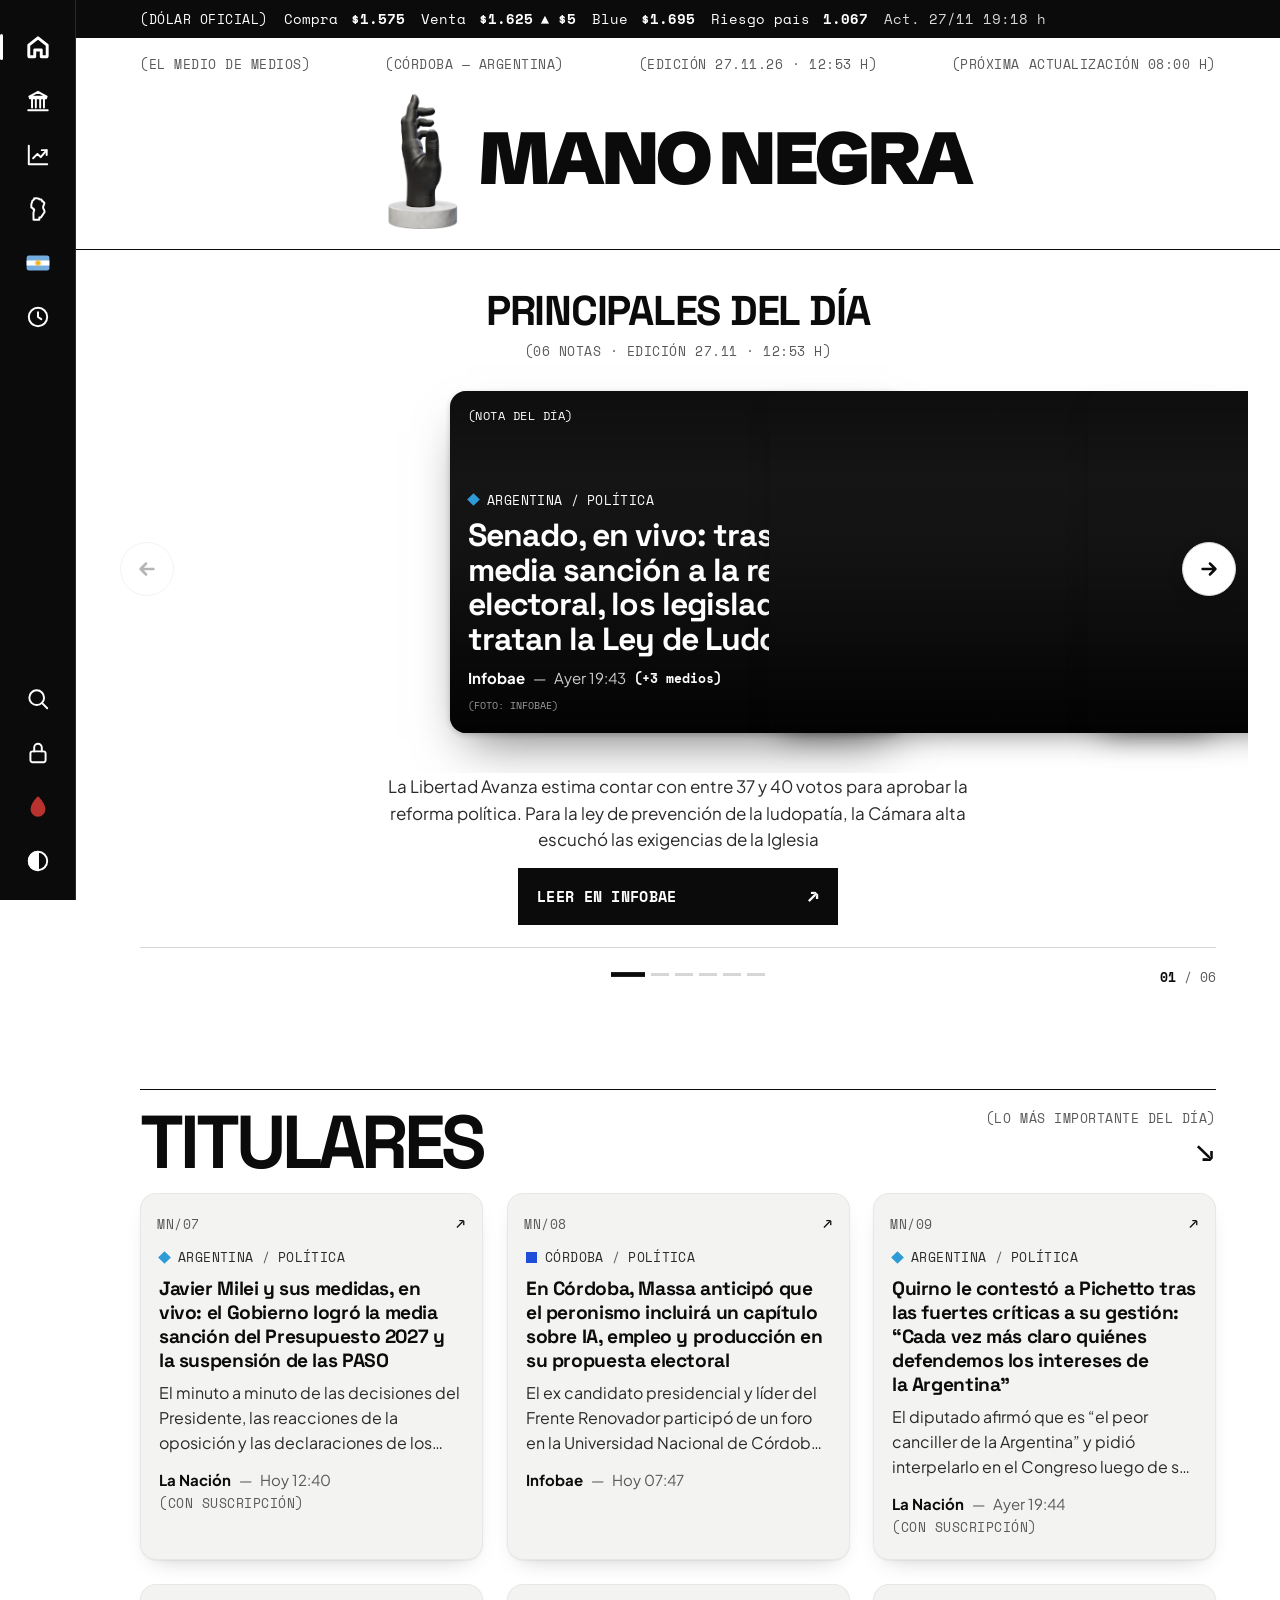
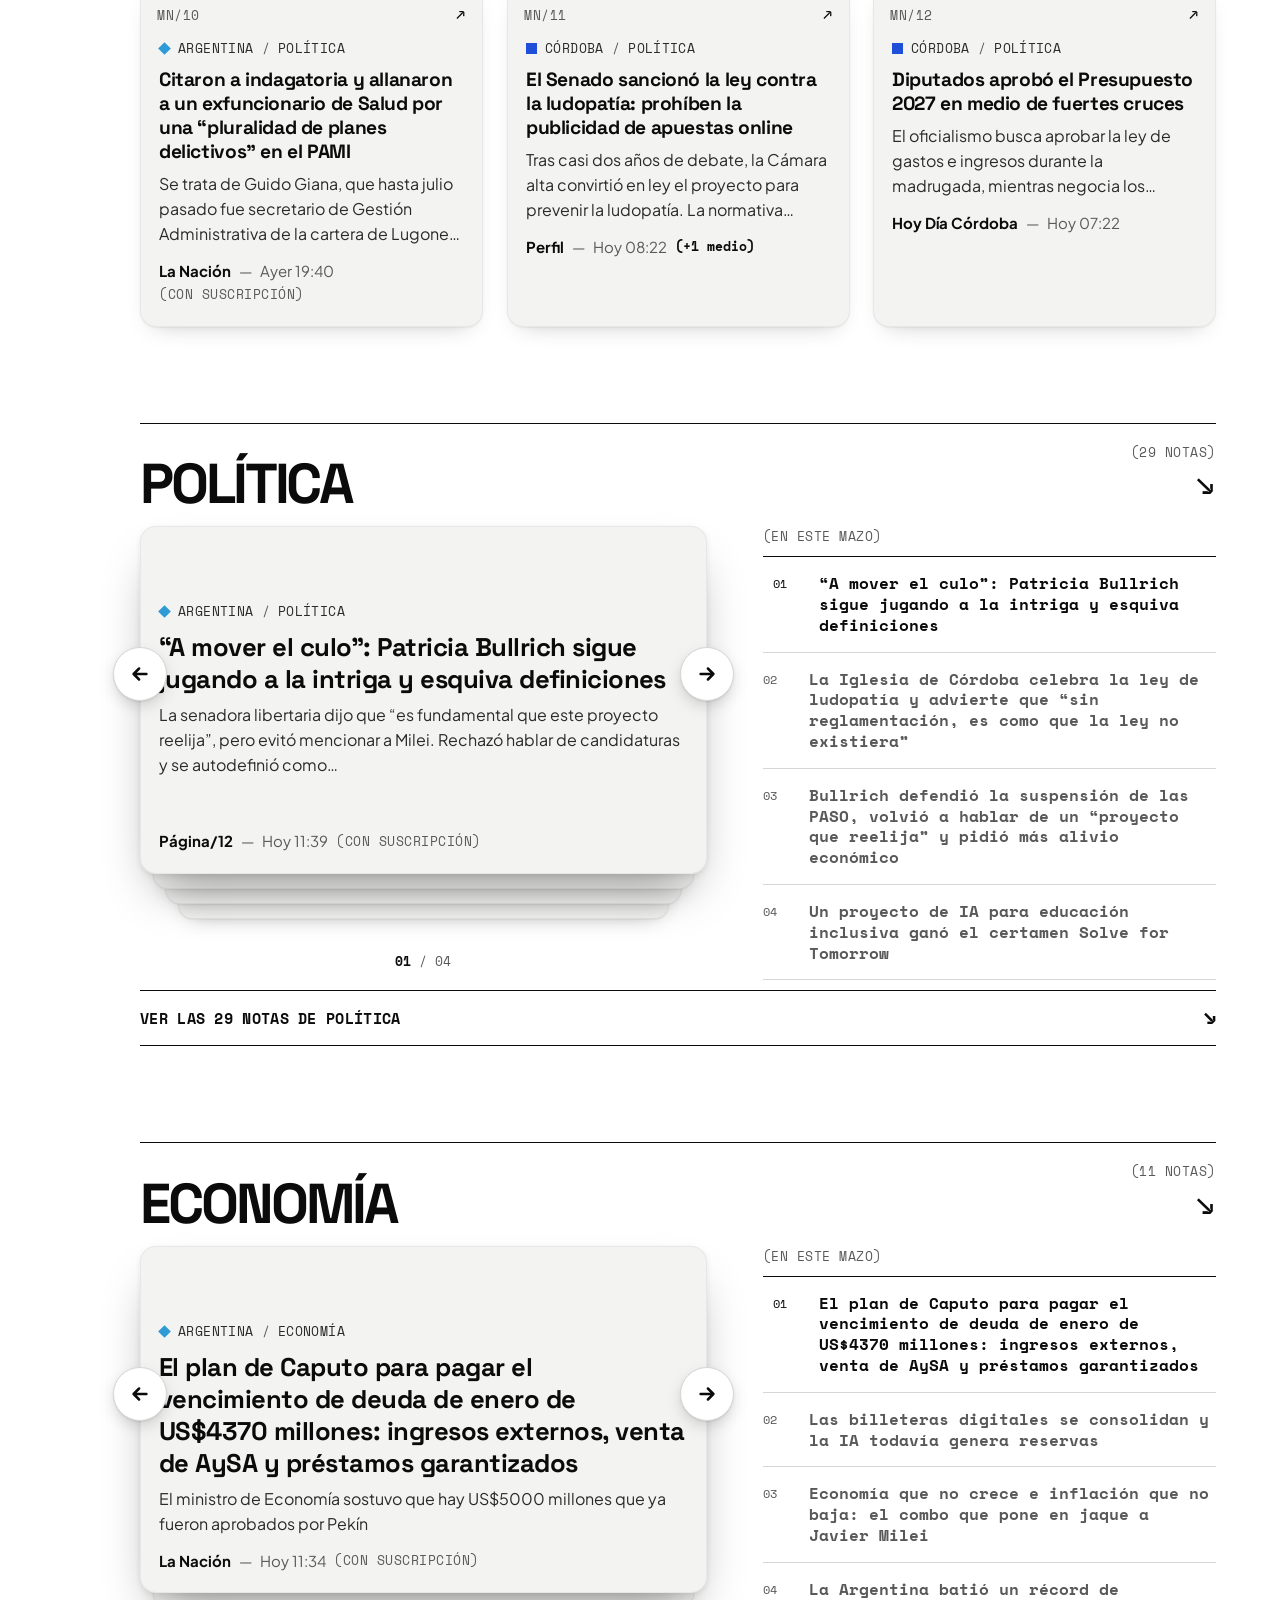
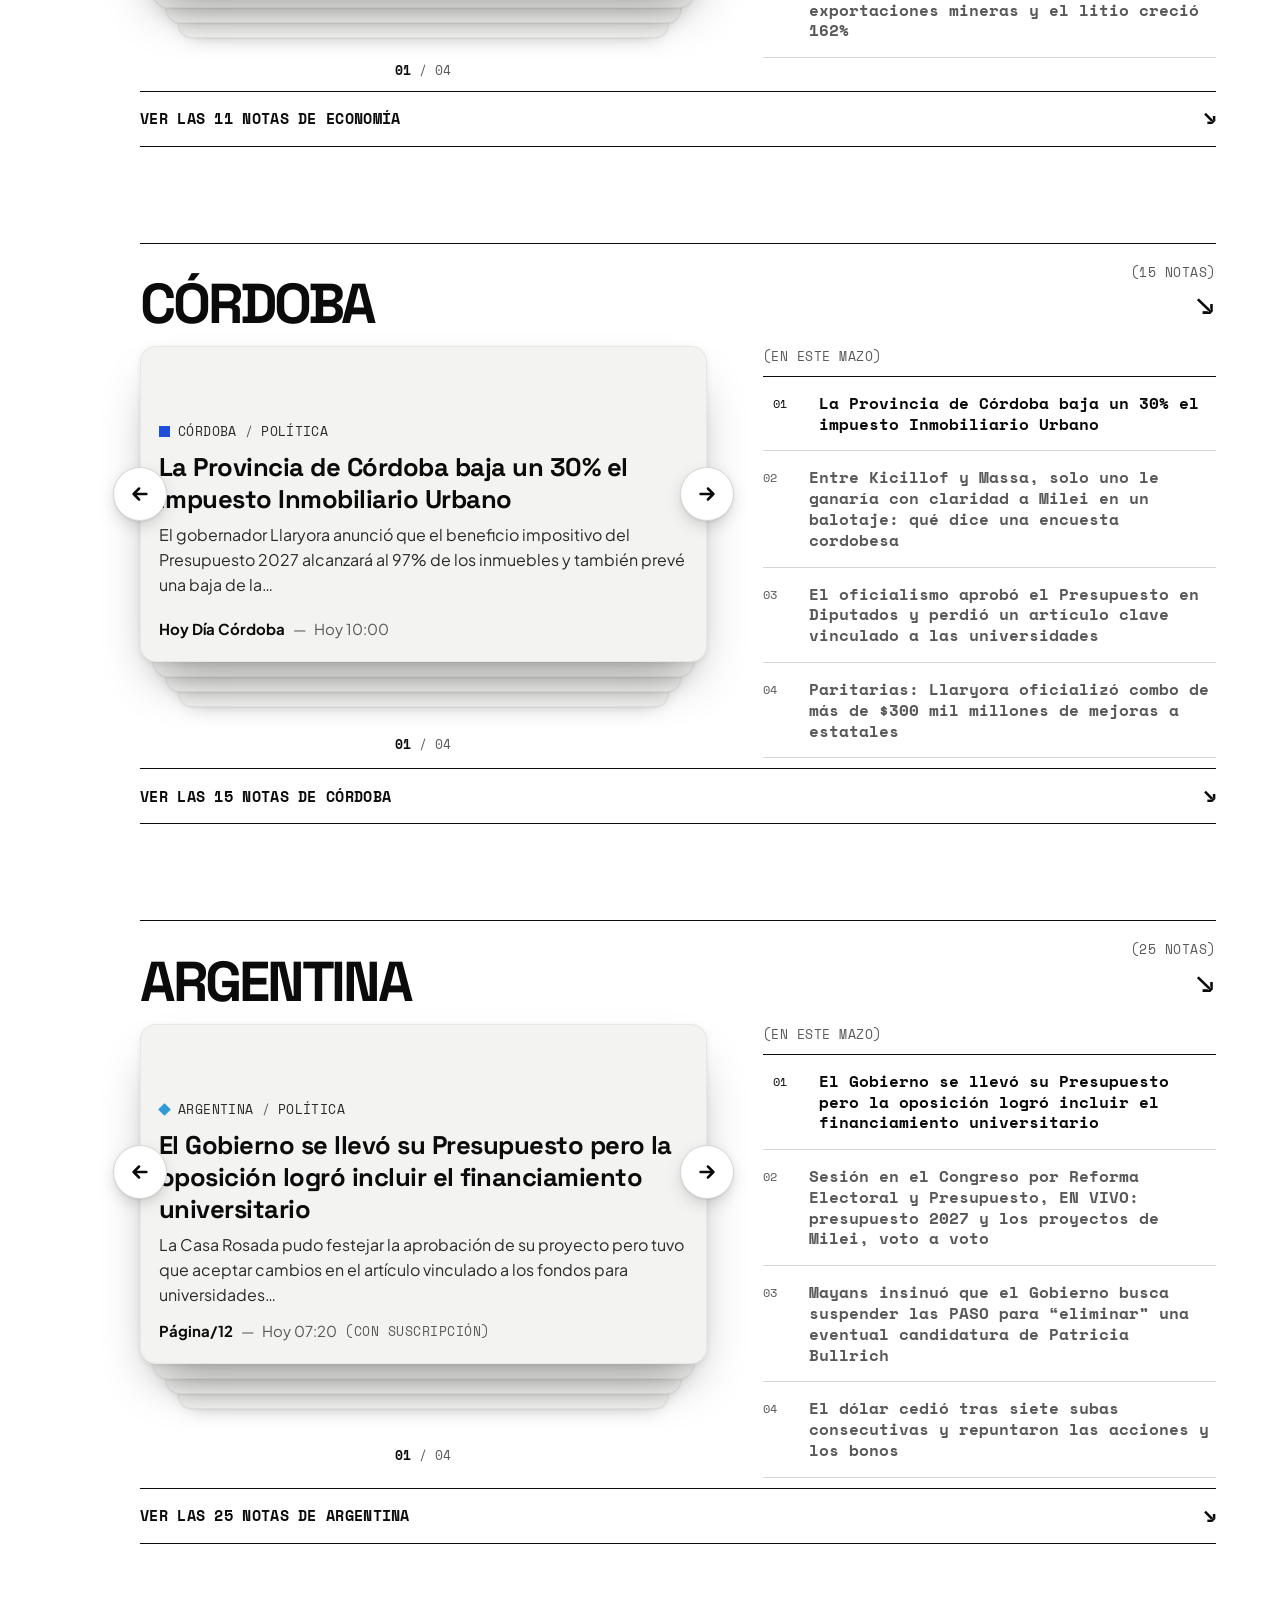
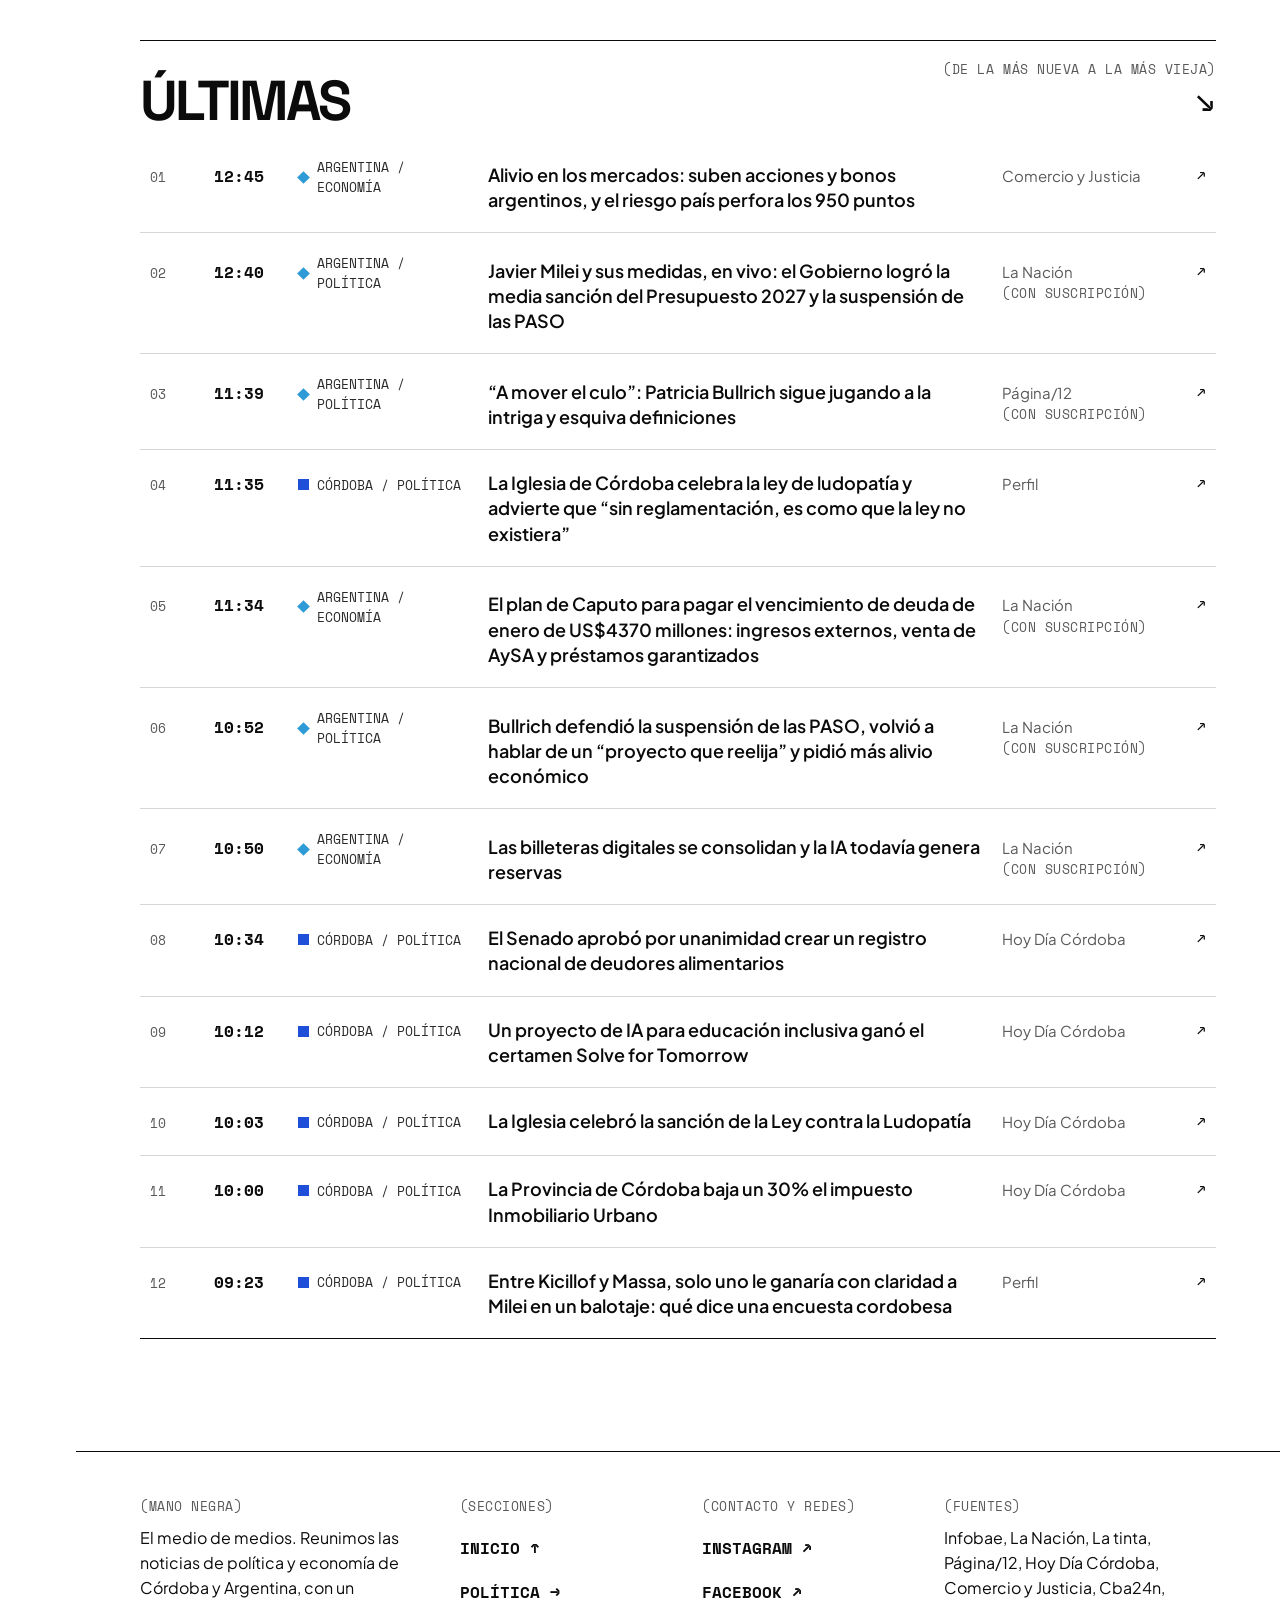
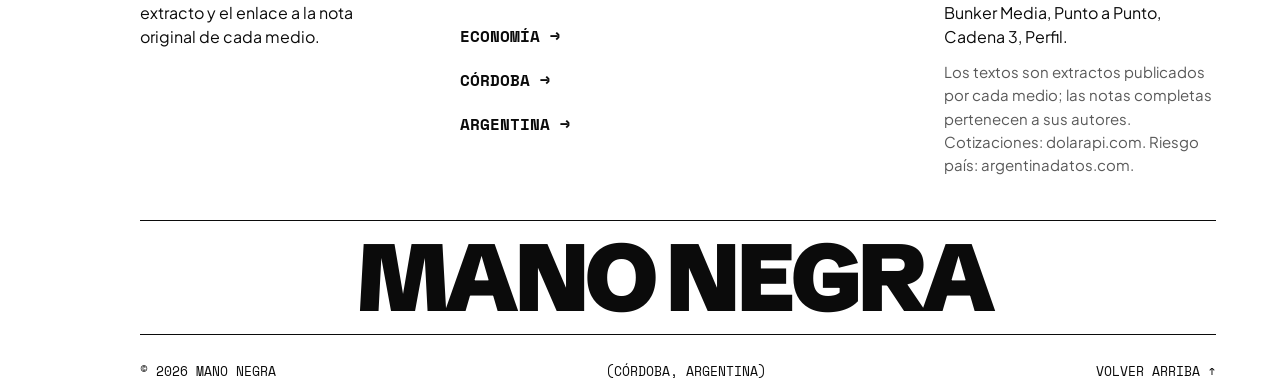
==== index.html @ e3ffb393 "Actualizar dólar" ====
<!doctype html>
<html lang="es" class="no-js">
<head>
<meta charset="utf-8">
<meta name="viewport" content="width=device-width, initial-scale=1">
<title>Mano Negra · Lo que pasa ahora en Córdoba y Argentina</title>
<meta name="description" content="Mano Negra, el medio de medios: las noticias de política y economía de Córdoba y Argentina, resumidas y con enlace a cada medio.">
<meta name="theme-color" content="#ffffff" media="(prefers-color-scheme: light)">
<meta name="theme-color" content="#0b0b0b" media="(prefers-color-scheme: dark)">
<link rel="icon" type="image/png" href="assets/img/favicon.png?v=391c54a7">
<link rel="apple-touch-icon" href="assets/img/apple-touch-icon.png?v=e18bd466">
<link rel="canonical" href="https://manonegra.com.ar/">
<!-- Vista previa al compartir el enlace (WhatsApp, Facebook, Instagram, X) -->
<meta property="og:type" content="website">
<meta property="og:site_name" content="Mano Negra">
<meta property="og:locale" content="es_AR">
<meta property="og:url" content="https://manonegra.com.ar/">
<meta property="og:title" content="Mano Negra · Lo que pasa ahora en Córdoba y Argentina">
<meta property="og:description" content="El medio de medios: las noticias de política y economía de Córdoba y Argentina, resumidas y con enlace a cada medio.">
<meta property="og:image" content="https://manonegra.com.ar/assets/img/compartir.jpg?v=43f2443f">
<meta property="og:image:width" content="1200">
<meta property="og:image:height" content="630">
<meta property="og:image:alt" content="Huella de una mano negra junto al nombre Mano Negra">
<meta name="twitter:card" content="summary_large_image">
<meta name="twitter:title" content="Mano Negra · Lo que pasa ahora en Córdoba y Argentina">
<meta name="twitter:description" content="El medio de medios: las noticias de política y economía de Córdoba y Argentina.">
<meta name="twitter:image" content="https://manonegra.com.ar/assets/img/compartir.jpg?v=43f2443f">
<script type="application/ld+json">{"@context":"https://schema.org","@type":"NewsMediaOrganization","name":"Mano Negra","url":"https://manonegra.com.ar/","logo":"https://manonegra.com.ar/assets/img/favicon.png","description":"El medio de medios: noticias de política y economía de Córdoba y Argentina.","areaServed":"AR","sameAs":["https://www.instagram.com/manonegra.arg/","https://www.facebook.com/profile.php?id=61595319553931"]}</script>
<script>
/* Tema (fondo blanco o negro) antes de pintar la página, para que no parpadee */
(function(){var d=document.documentElement,t=null;d.className=d.className.replace("no-js","js");
try{t=localStorage.getItem("mn-tema")}catch(e){}
if(t!=="claro"&&t!=="oscuro"){t=(window.matchMedia&&matchMedia("(prefers-color-scheme: dark)").matches)?"oscuro":"claro"}
d.setAttribute("data-tema",t);
try{if(localStorage.getItem("mn-sus")==="ocultar"){d.setAttribute("data-sin-sus","")}}catch(e){}})();
</script>
<link rel="preconnect" href="https://fonts.googleapis.com">
<link rel="preconnect" href="https://fonts.gstatic.com" crossorigin>
<link href="https://fonts.googleapis.com/css2?family=Space+Mono:wght@400;700&family=Space+Grotesk:wght@500;700&family=Schibsted+Grotesk:wght@900&family=Plus+Jakarta+Sans:wght@400;500;600;700&display=swap" rel="stylesheet">
<link rel="stylesheet" href="assets/css/estilos.css?v=1e86bd22">
<script type="importmap">{"imports":{"three":"https://cdn.jsdelivr.net/npm/three@0.165.0/build/three.module.min.js","three/addons/":"https://cdn.jsdelivr.net/npm/three@0.165.0/examples/jsm/"}}</script>
<script src="assets/js/main.js?v=07c052a4" defer></script>
<script type="module" src="assets/js/mano3d.js?v=f9655690"></script>
<script src="assets/js/tinta.js?v=1810fab2" defer></script>
</head>
<body>
<a class="saltar" href="#contenido">Saltar al contenido</a>
<nav class="riel" id="riel" aria-label="Secciones y herramientas">
  <ul class="riel-lista">
      <li class=""><a class="riel-btn" href="#inicio" data-tip="Inicio" aria-label="Inicio"><svg class="ico" viewBox="0 0 24 24" aria-hidden="true" focusable="false"><path d="M3.5 10.2 12 3.5l8.5 6.7V20a1 1 0 0 1-1 1H15v-6.2H9V21H4.5a1 1 0 0 1-1-1z"/></svg></a></li>
      <li class=""><a class="riel-btn" href="#politica" data-tip="Política" aria-label="Política"><svg class="ico" viewBox="0 0 24 24" aria-hidden="true" focusable="false"><path d="M3 20.5h18M4.5 9.5h15M12 3.5 4 8h16zM6.5 9.5v8.5M10 9.5v8.5M14 9.5v8.5M17.5 9.5v8.5"/></svg></a></li>
      <li class=""><a class="riel-btn" href="#economia" data-tip="Economía" aria-label="Economía"><svg class="ico" viewBox="0 0 24 24" aria-hidden="true" focusable="false"><path d="M3.5 3.5v17h17"/><path d="m7.5 15 4-4 3 3 5.5-6.5"/><path d="M15.5 7.5H20V12"/></svg></a></li>
      <li class=""><a class="riel-btn" href="#cordoba" data-tip="Córdoba" aria-label="Córdoba"><svg class="ico" viewBox="0 0 24 24" aria-hidden="true" focusable="false"><path d="M5.85 7.62 6.92 4.25 8.41 3.26 8.33 2.35 10.24 2.00 12.94 2.60 12.97 2.93 14.97 3.15 15.01 3.67 15.74 4.05 15.85 5.06 16.91 5.07 17.94 6.53 16.71 10.00 16.85 11.51 17.67 12.78 18.10 14.75 14.74 19.76 13.20 19.76 13.19 22.00 7.86 22.00 7.78 15.43 8.54 12.85 8.40 12.18 7.57 12.27 7.26 11.24 5.85 10.68Z"/></svg></a></li>
      <li class=""><a class="riel-btn" href="#argentina" data-tip="Argentina" aria-label="Argentina"><svg class="ico-color" viewBox="0 0 24 24" aria-hidden="true" focusable="false"><rect x="1.5" y="5" width="21" height="14" rx="2.2" fill="#74ACDF"/><rect x="1.5" y="9.67" width="21" height="4.66" fill="#fff"/><g stroke="#F6B40E" stroke-width=".55" stroke-linecap="round"><line x1="13.95" y1="12.00" x2="14.75" y2="12.00"/><line x1="13.80" y1="12.75" x2="14.54" y2="13.05"/><line x1="13.38" y1="13.38" x2="13.94" y2="13.94"/><line x1="12.75" y1="13.80" x2="13.05" y2="14.54"/><line x1="12.00" y1="13.95" x2="12.00" y2="14.75"/><line x1="11.25" y1="13.80" x2="10.95" y2="14.54"/><line x1="10.62" y1="13.38" x2="10.06" y2="13.94"/><line x1="10.20" y1="12.75" x2="9.46" y2="13.05"/><line x1="10.05" y1="12.00" x2="9.25" y2="12.00"/><line x1="10.20" y1="11.25" x2="9.46" y2="10.95"/><line x1="10.62" y1="10.62" x2="10.06" y2="10.06"/><line x1="11.25" y1="10.20" x2="10.95" y2="9.46"/><line x1="12.00" y1="10.05" x2="12.00" y2="9.25"/><line x1="12.75" y1="10.20" x2="13.05" y2="9.46"/><line x1="13.38" y1="10.62" x2="13.94" y2="10.06"/><line x1="13.80" y1="11.25" x2="14.54" y2="10.95"/></g><circle cx="12" cy="12" r="1.6" fill="#F6B40E" stroke="#C98B0B" stroke-width=".3"/></svg></a></li>
      
      <li class="riel-sec"><a class="riel-btn" href="#ultimas" data-tip="Últimas" aria-label="Últimas"><svg class="ico" viewBox="0 0 24 24" aria-hidden="true" focusable="false"><circle cx="12" cy="12" r="8.5"/><path d="M12 7.5V12l3 2"/></svg></a></li>
  </ul>
  <div class="riel-herr">
    <button class="riel-btn buscar-btn" type="button" data-tip="Buscar" aria-label="Buscar en las notas" aria-keyshortcuts="/"><svg class="ico" viewBox="0 0 24 24" aria-hidden="true" focusable="false"><circle cx="10.8" cy="10.8" r="6.8"/><path d="m20.5 20.5-4.9-4.9"/></svg></button>
    <button class="riel-btn riel-sec" type="button" data-filtro-sus data-tip="Ocultar notas con suscripción" aria-label="Ocultar notas con suscripción" aria-pressed="false"><svg class="ico" viewBox="0 0 24 24" aria-hidden="true" focusable="false"><rect x="5" y="10.5" width="14" height="10" rx="2"/><path d="M8.5 10.5V7a3.5 3.5 0 0 1 7 0v3.5"/></svg></button>
    <div class="riel-tinta riel-sec">
      <button class="riel-btn riel-abrir" type="button" data-tip="Tinta del puntero" aria-label="Color de la tinta del puntero" aria-expanded="false" aria-controls="riel-tinta"><svg class="ico" viewBox="0 0 24 24" aria-hidden="true" focusable="false"><path class="gota" d="M12 3.2s6 6.4 6 10.9a6 6 0 0 1-12 0C6 9.6 12 3.2 12 3.2z"/></svg></button>
      <div class="tinta riel-flota" id="riel-tinta" role="group" aria-label="Color de la tinta del puntero" hidden>
        <button class="tinta-btn" type="button" data-tinta="rojo" aria-label="Tinta roja" aria-pressed="false" style="--t:var(--tinta-rojo)"></button>
        <button class="tinta-btn" type="button" data-tinta="amarillo" aria-label="Tinta amarilla" aria-pressed="false" style="--t:var(--tinta-amarillo)"></button>
        <button class="tinta-btn" type="button" data-tinta="magenta" aria-label="Tinta magenta" aria-pressed="false" style="--t:var(--tinta-magenta)"></button>
        <button class="tinta-btn tinta-no" type="button" data-tinta="no" aria-label="Apagar la tinta" aria-pressed="false"></button>
      </div>
    </div>
    <button class="riel-btn tema-btn riel-sec" type="button" data-tip="Fondo oscuro" aria-pressed="false"><svg class="ico" viewBox="0 0 24 24" aria-hidden="true" focusable="false"><circle cx="12" cy="12" r="8.5"/><path d="M12 3.5a8.5 8.5 0 0 0 0 17z" fill="currentColor"/></svg></button>
    <button class="riel-btn riel-mas" type="button" aria-label="Más opciones" aria-expanded="false" aria-controls="riel"><svg class="ico" viewBox="0 0 24 24" aria-hidden="true" focusable="false"><circle cx="12" cy="12" r="8.5"/><circle cx="8" cy="12" r=".9" fill="currentColor"/><circle cx="12" cy="12" r=".9" fill="currentColor"/><circle cx="16" cy="12" r=".9" fill="currentColor"/></svg></button>
  </div>
  <span class="riel-corte" aria-hidden="true"></span>
</nav>

<div class="dolar" role="region" aria-label="Cotización del dólar">
  <div class="envoltura dolar-in">
    <p class="dolar-txt"><span class="dolar-nom">(Dólar oficial)</span><span class="dolar-val">Compra <b data-dolar="compra">$1.575</b></span><span class="dolar-val">Venta <b data-dolar="venta">$1.625</b><span data-dolar="tend"><span class="tend tend--sube"><span aria-hidden="true">▲</span> $5<span class="sr"> (Subió respecto de la cotización anterior)</span></span></span></span><span class="dolar-val dolar-ind">Blue <b data-ind="blue">$1.695</b></span><span class="dolar-val dolar-ind">Riesgo país <b data-ind="riesgo">1.067</b></span><span class="dolar-hora">Act. <span data-dolar="hora">27/11 19:18 h</span></span></p>
  </div>
</div>



<div class="cabecera" id="cabecera">
  <div class="envoltura">
    <ul class="cab-etiquetas">
      <li>(El medio de medios)</li>
      <li>(Córdoba — Argentina)</li>
      <li>(Edición 27.11.26 · 12:53 h)</li>
      <li>(Próxima actualización <span data-prox>13:00</span> h)</li>
    </ul>
    <div class="cab-marca">
      <span class="cab-mano" data-modelo="assets/3d/mano.glb?v=6e925e47" aria-hidden="true"></span>
      <h1 class="cab-nombre"><span>Mano</span> <span>Negra</span></h1>
    </div>
    <div class="cab-pie">
      <button class="herr-btn buscar-btn buscar-cab" type="button" aria-label="Buscar en las notas" aria-keyshortcuts="/">
        <span class="lupa" aria-hidden="true"></span><span>Buscar</span>
      </button>
      <p class="cab-lema">Todos los medios en un solo lugar.</p>
      <p class="cab-fecha">Viernes 27 de noviembre de 2026</p>
    </div>
  </div>
</div>

<div class="envoltura">
  <p class="aviso-nuevas" data-nuevas hidden></p>
</div>

<main id="contenido" class="envoltura">
  <section class="portada" id="inicio" aria-label="Principales del día" aria-roledescription="carrusel">
    <div class="slider" data-slider>
  <header class="slider-cab">
    <h2 class="slider-titulo">Principales del día</h2>
    <p class="etiqueta">(06 notas · Edición 27.11 · 12:53 h)</p>
  </header>
  <div class="slider-escena">
    <div class="slider-pista" tabindex="0" aria-label="Principales del día. Deslizá o usá las flechas para pasar."><article class="slide slide--dia es-activa" data-id="4ff9b42957" aria-roledescription="diapositiva" aria-label="1 de 6">
  <div class="slide-marco">
    <figure class="foto-slide"><img src="https://wsrv.nl/?url=https%3A%2F%2Fwww.infobae.com%2Fresizer%2Fv2%2FYTXUQ2P7KRC53C4LKKZLVI7XQQ.JPG%3Fauth%3Df63f09dc635ad688c1f378671149f243227045fe3b7a786a8c00cf4befad05be%26smart%3Dtrue%26width%3D3000%26height%3D2000&amp;w=900&amp;output=webp&amp;q=78" data-orig="https://www.infobae.com/resizer/v2/YTXUQ2P7KRC53C4LKKZLVI7XQQ.JPG?auth=f63f09dc635ad688c1f378671149f243227045fe3b7a786a8c00cf4befad05be&amp;smart=true&amp;width=3000&amp;height=2000" alt="Senado, en vivo: tras la media sanción a la reforma electoral, los legisladores tratan la Ley de Ludopatía" width="900" height="1100" fetchpriority="high" decoding="async" referrerpolicy="no-referrer" style="object-position:65% 12%"></figure>
    <div class="slide-txt">
      <p class="slide-top"><span>(Nota del día)</span><span class="idx" aria-hidden="true">MN/01</span></p>
      <p class="kicker"><span class="mk mk-argentina" aria-hidden="true"></span><span>Argentina</span><span class="kicker-sep" aria-hidden="true">/</span><span>Política</span></p>
      <h2 class="slide-tit"><a class="nota-link" href="https://www.infobae.com/politica/2026/11/26/senado-en-vivo-las-ultimas-noticias-sobre-la-suspension-de-las-paso-y-la-ley-de-ludopatia/" target="_blank" rel="noopener">Senado, en vivo: tras la media sanción a la reforma electoral, los legisladores tratan la Ley de Ludopatía</a></h2>
      <p class="meta"><span class="meta-fuente">Infobae</span><span class="meta-sep" aria-hidden="true">—</span><time datetime="2026-11-26T19:43-03:00" data-rel>Ayer 19:43</time> <span class="tag-otros">(+3 medios)</span></p>
      <p class="slide-cred">(Foto: Infobae)</p>
    </div>
  </div>
</article><article class="slide" data-id="55299cb644" aria-roledescription="diapositiva" aria-label="2 de 6">
  <div class="slide-marco">
    <figure class="foto-slide"><img src="https://comercioyjusticia.info/wp-content/uploads/2025/08/banco-central-1203451.jpg" alt="Diputados convirtió en ley la reforma del Banco Central con ajustes realizados en Senado" width="900" height="1100" loading="lazy" decoding="async" referrerpolicy="no-referrer"></figure>
    <div class="slide-txt">
      <p class="slide-top"><span>(Principal)</span><span class="idx" aria-hidden="true">MN/02</span></p>
      <p class="kicker"><span class="mk mk-cordoba" aria-hidden="true"></span><span>Córdoba</span><span class="kicker-sep" aria-hidden="true">/</span><span>Política</span></p>
      <h2 class="slide-tit"><a class="nota-link" href="https://comercioyjusticia.info/economia/diputados-convirtio-en-ley-la-reforma-del-banco-central-con-los-ajustes-realizados-en-el-senado/" target="_blank" rel="noopener">Diputados convirtió en ley la reforma del Banco Central con ajustes realizados en Senado</a></h2>
      <p class="meta"><span class="meta-fuente">Comercio y Justicia</span><span class="meta-sep" aria-hidden="true">—</span><time datetime="2026-11-26T16:53-03:00" data-rel>Ayer 16:53</time> <span class="tag-otros">(+1 medio)</span></p>
      <p class="slide-cred">(Foto: Comercio y Justicia)</p>
    </div>
  </div>
</article><article class="slide" data-id="6c6b43571b" aria-roledescription="diapositiva" aria-label="3 de 6">
  <div class="slide-marco">
    <figure class="foto-slide"><img src="https://wsrv.nl/?url=https%3A%2F%2Fmedia.perfil.com%2Fprod%2Fimages%2Fgm_preview%2F193bd4a96fc4-dolares-2350363.webp&amp;w=900&amp;output=webp&amp;q=78" data-orig="https://media.perfil.com/prod/images/gm_preview/193bd4a96fc4-dolares-2350363.webp" alt="El dólar en Córdoba: cuánto a cotiza este viernes 27 de noviembre" width="900" height="1100" loading="lazy" decoding="async" referrerpolicy="no-referrer"></figure>
    <div class="slide-txt">
      <p class="slide-top"><span>(Principal)</span><span class="idx" aria-hidden="true">MN/03</span></p>
      <p class="kicker"><span class="mk mk-cordoba" aria-hidden="true"></span><span>Córdoba</span><span class="kicker-sep" aria-hidden="true">/</span><span>Economía</span></p>
      <h2 class="slide-tit"><a class="nota-link" href="https://www.perfil.com/cordoba/el-dolar-en-cordoba-cuanto-a-cotiza-este-viernes-27-de-noviembre-aD6Lf2u1c6hU" target="_blank" rel="noopener">El dólar en Córdoba: cuánto a cotiza este viernes 27 de noviembre</a></h2>
      <p class="meta"><span class="meta-fuente">Perfil</span><span class="meta-sep" aria-hidden="true">—</span><time datetime="2026-11-27T07:14-03:00" data-rel>Hoy 07:14</time> <span class="tag-otros">(+1 medio)</span></p>
      <p class="slide-cred">(Foto: Perfil)</p>
    </div>
  </div>
</article><article class="slide" data-id="b9b48d86f1" aria-roledescription="diapositiva" aria-label="4 de 6">
  <div class="slide-marco">
    <figure class="foto-slide"><img src="https://wsrv.nl/?url=https%3A%2F%2Fsrt-assets.tadevel-cdn.com%2F6b0997d1ac9a07069d08440c%2F720.jpeg&amp;w=900&amp;output=webp&amp;q=78" data-orig="https://srt-assets.tadevel-cdn.com/6b0997d1ac9a07069d08440c/720.jpeg" alt="La Iglesia celebró la sanción de la Ley contra la Ludopatía" width="900" height="1100" loading="lazy" decoding="async" referrerpolicy="no-referrer"></figure>
    <div class="slide-txt">
      <p class="slide-top"><span>(Principal)</span><span class="idx" aria-hidden="true">MN/04</span></p>
      <p class="kicker"><span class="mk mk-cordoba" aria-hidden="true"></span><span>Córdoba</span><span class="kicker-sep" aria-hidden="true">/</span><span>Política</span></p>
      <h2 class="slide-tit"><a class="nota-link" href="https://hoydia.com.ar/hoypais/la-iglesia-celebro-la-sancion-de-la-ley-contra-la-ludopatia/" target="_blank" rel="noopener">La Iglesia celebró la sanción de la Ley contra la Ludopatía</a></h2>
      <p class="meta"><span class="meta-fuente">Hoy Día Córdoba</span><span class="meta-sep" aria-hidden="true">—</span><time datetime="2026-11-27T10:03-03:00" data-rel>Hoy 10:03</time> <span class="tag-otros">(+1 medio)</span></p>
      <p class="slide-cred">(Foto: Cba24n)</p>
    </div>
  </div>
</article><article class="slide" data-id="fda673e379" aria-roledescription="diapositiva" aria-label="5 de 6">
  <div class="slide-marco">
    <figure class="foto-slide"><img src="https://wsrv.nl/?url=https%3A%2F%2Fgrupooctubre-pagina12-prod.web.arc-cdn.net%2Fresizer%2Fv2%2FGM2TSY3EMU3DQYJVMVSGGMJZGY.jpg%3Fauth%3D36cb6330c158de208b35a7915426ccedb5fbe24bc9eb6f904c844083238b21d8%26smart%3Dtrue%26width%3D1200%26height%3D799&amp;w=900&amp;output=webp&amp;q=78" data-orig="https://grupooctubre-pagina12-prod.web.arc-cdn.net/resizer/v2/GM2TSY3EMU3DQYJVMVSGGMJZGY.jpg?auth=36cb6330c158de208b35a7915426ccedb5fbe24bc9eb6f904c844083238b21d8&amp;smart=true&amp;width=1200&amp;height=799" alt="El Senado aprobó por unanimidad crear un registro nacional de deudores alimentarios" width="900" height="1100" loading="lazy" decoding="async" referrerpolicy="no-referrer"></figure>
    <div class="slide-txt">
      <p class="slide-top"><span>(Principal)</span><span class="idx" aria-hidden="true">MN/05</span></p>
      <p class="kicker"><span class="mk mk-cordoba" aria-hidden="true"></span><span>Córdoba</span><span class="kicker-sep" aria-hidden="true">/</span><span>Política</span></p>
      <h2 class="slide-tit"><a class="nota-link" href="https://hoydia.com.ar/politica/nacional/el-senado-aprobo-por-unanimidad-crear-un-registro-nacional-de-deudores-alimentarios/" target="_blank" rel="noopener">El Senado aprobó por unanimidad crear un registro nacional de deudores alimentarios</a></h2>
      <p class="meta"><span class="meta-fuente">Hoy Día Córdoba</span><span class="meta-sep" aria-hidden="true">—</span><time datetime="2026-11-27T10:34-03:00" data-rel>Hoy 10:34</time> <span class="tag-otros">(+1 medio)</span></p>
      <p class="slide-cred">(Foto: Página/12)</p>
    </div>
  </div>
</article><article class="slide" data-id="c16f5fba1b" aria-roledescription="diapositiva" aria-label="6 de 6">
  <div class="slide-marco">
    <figure class="foto-slide"><img src="https://comercioyjusticia.info/wp-content/uploads/2024/10/riesgo-pais.webp" alt="Alivio en los mercados: suben acciones y bonos argentinos, y el riesgo país perfora los 950 puntos" width="900" height="1100" loading="lazy" decoding="async" referrerpolicy="no-referrer"></figure>
    <div class="slide-txt">
      <p class="slide-top"><span>(Principal)</span><span class="idx" aria-hidden="true">MN/06</span></p>
      <p class="kicker"><span class="mk mk-argentina" aria-hidden="true"></span><span>Argentina</span><span class="kicker-sep" aria-hidden="true">/</span><span>Economía</span></p>
      <h2 class="slide-tit"><a class="nota-link" href="https://comercioyjusticia.info/lo-ultimo/alivio-en-los-mercados-suben-acciones-y-bonos-argentinos-y-el-riesgo-pais-perfora-los-950-puntos/" target="_blank" rel="noopener">Alivio en los mercados: suben acciones y bonos argentinos, y el riesgo país perfora los 950 puntos</a></h2>
      <p class="meta"><span class="meta-fuente">Comercio y Justicia</span><span class="meta-sep" aria-hidden="true">—</span><time datetime="2026-11-27T12:45-03:00" data-rel>Hoy 12:45</time></p>
      <p class="slide-cred">(Foto: Comercio y Justicia)</p>
    </div>
  </div>
</article></div>
  <button class="slider-flecha slider-prev" type="button" aria-label="Noticia anterior"><svg viewBox="0 0 24 24" width="22" height="22" aria-hidden="true" focusable="false"><path d="M19 12H5M11 6l-6 6 6 6" fill="none" stroke="currentColor" stroke-width="2.75" stroke-linecap="round" stroke-linejoin="round"/></svg></button>
  <button class="slider-flecha slider-next" type="button" aria-label="Noticia siguiente"><svg viewBox="0 0 24 24" width="22" height="22" aria-hidden="true" focusable="false"><path d="M5 12h14M13 6l6 6-6 6" fill="none" stroke="currentColor" stroke-width="2.75" stroke-linecap="round" stroke-linejoin="round"/></svg></button>
  </div>
  <div class="slider-info" aria-live="polite"><p class="slider-bajada" data-info="bajada">La Libertad Avanza estima contar con entre 37 y 40 votos para aprobar la reforma política. Para la ley de prevención de la ludopatía, la Cámara alta escuchó las exigencias de la Iglesia</p><a class="btn" data-info="link" href="https://www.infobae.com/politica/2026/11/26/senado-en-vivo-las-ultimas-noticias-sobre-la-suspension-de-las-paso-y-la-ley-de-ludopatia/" target="_blank" rel="noopener"><span data-info="medio">Leer en Infobae</span><span class="flecha" aria-hidden="true">↗</span></a></div>
  <div class="slider-pie">
    <p class="slider-ayuda"><span class="slider-mano" aria-hidden="true">↔</span><span>Deslizá</span></p>
    <ol class="slider-puntos" aria-label="Elegir noticia"></ol>
    <p class="slider-cont" aria-live="polite"><b data-slider-n>01</b> / <span data-slider-t>06</span></p>
  </div>
</div>
  </section>

  <section class="destacadas" aria-labelledby="t-destacadas">
    <header class="sec-head">
      <h2 class="sec-tit" id="t-destacadas">Titulares</h2>
      <p class="sec-aux"><span class="etiqueta">(Lo más importante del día)</span><span class="flecha flecha--grande" aria-hidden="true">↘</span></p>
    </header>
    <div class="grilla"><article class="card card--foto" data-id="c5dfa70ad2" data-sus>
  <p class="card-top"><span class="idx" aria-hidden="true">MN/07</span><span class="flecha" aria-hidden="true">↗</span></p>
  <figure class="foto-card"><img src="https://wsrv.nl/?url=https%3A%2F%2Fresizer.glanacion.com%2Fresizer%2Fv2%2FBIRX2TY7XVCX5IV3SA7LDIMOHE.jpg%3Fauth%3D8c1f5792b592d0b6714232d963115d8ece51e4b329106905a26fdaa4395aea41%26smart%3Dtrue%26width%3D4160%26height%3D2772&amp;w=640&amp;output=webp&amp;q=78" data-orig="https://resizer.glanacion.com/resizer/v2/BIRX2TY7XVCX5IV3SA7LDIMOHE.jpg?auth=8c1f5792b592d0b6714232d963115d8ece51e4b329106905a26fdaa4395aea41&amp;smart=true&amp;width=4160&amp;height=2772" alt="Javier Milei y sus medidas, en vivo: el Gobierno logró la media sanción del Presupuesto 2027 y la suspensión de las PASO" width="640" height="400" loading="lazy" decoding="async" referrerpolicy="no-referrer" style="object-position:44% 31%"></figure>
  <div class="card-txt">
    <p class="kicker"><span class="mk mk-argentina" aria-hidden="true"></span><span>Argentina</span><span class="kicker-sep" aria-hidden="true">/</span><span>Política</span></p>
    <h3 class="card-tit"><a class="nota-link" href="https://www.lanacion.com.ar/politica/javier-milei-y-sus-medidas-en-vivo-el-gobierno-logro-la-media-sancion-del-presupuesto-2027-y-la-nid27112026/" target="_blank" rel="noopener">Javier Milei y sus medidas, en vivo: el Gobierno logró la media sanción del Presupuesto 2027 y la suspensión de las PASO</a></h3>
    <p class="card-bajada">El minuto a minuto de las decisiones del Presidente, las reacciones de la oposición y las declaraciones de los funcionarios</p>
    <p class="meta"><span class="meta-fuente">La Nación</span><span class="meta-sep" aria-hidden="true">—</span><time datetime="2026-11-27T12:40-03:00" data-rel>Hoy 12:40</time> <span class="tag-sus">(Con suscripción)</span></p>
  </div>
</article><article class="card card--foto card--relleno" data-id="e5e513ae57">
  <p class="card-top"><span class="idx" aria-hidden="true">MN/07</span><span class="flecha" aria-hidden="true">↗</span></p>
  <figure class="foto-card"><img src="https://wsrv.nl/?url=https%3A%2F%2Fwww.infobae.com%2Fresizer%2Fv2%2FCDH7QQ7UQFHXZMVM2NL4OZT44Y.jpg%3Fauth%3D1e36eb7267f19060867adb024ba3eaed36bd41d2a7734e28a5470dd782f5e379%26smart%3Dtrue%26width%3D8073%26height%3D5382&amp;w=640&amp;output=webp&amp;q=78" data-orig="https://www.infobae.com/resizer/v2/CDH7QQ7UQFHXZMVM2NL4OZT44Y.jpg?auth=1e36eb7267f19060867adb024ba3eaed36bd41d2a7734e28a5470dd782f5e379&amp;smart=true&amp;width=8073&amp;height=5382" alt="El dólar cedió tras siete subas consecutivas y repuntaron las acciones y los bonos" width="640" height="400" loading="lazy" decoding="async" referrerpolicy="no-referrer" style="object-position:61% 59%"></figure>
  <div class="card-txt">
    <p class="kicker"><span class="mk mk-argentina" aria-hidden="true"></span><span>Argentina</span><span class="kicker-sep" aria-hidden="true">/</span><span>Economía</span></p>
    <h3 class="card-tit"><a class="nota-link" href="https://www.infobae.com/economia/2026/11/26/el-dolar-cedio-tras-siete-subas-consecutivas-y-repuntaron-las-acciones-y-los-bonos/" target="_blank" rel="noopener">El dólar cedió tras siete subas consecutivas y repuntaron las acciones y los bonos</a></h3>
    <p class="card-bajada">El índice Bovespa de San Pablo subió 6% y el dólar en el país vecino cayó más de 2%. El MSCI Merval subió 2,9% y los…</p>
    <p class="meta"><span class="meta-fuente">Infobae</span><span class="meta-sep" aria-hidden="true">—</span><time datetime="2026-11-26T19:28-03:00" data-rel>Ayer 19:28</time></p>
  </div>
</article><article class="card card--foto" data-id="c1f3593aa4">
  <p class="card-top"><span class="idx" aria-hidden="true">MN/08</span><span class="flecha" aria-hidden="true">↗</span></p>
  <figure class="foto-card"><img src="https://wsrv.nl/?url=https%3A%2F%2Fwww.infobae.com%2Fresizer%2Fv2%2FBLRA6EJKK5DD5GSC3TLPQCGHAA.jpeg%3Fauth%3D67f9b4975d10d7118a83394540da9fc6e13d873d08967ed02685757eb5eee89b%26smart%3Dtrue%26width%3D1440%26height%3D1080&amp;w=640&amp;output=webp&amp;q=78" data-orig="https://www.infobae.com/resizer/v2/BLRA6EJKK5DD5GSC3TLPQCGHAA.jpeg?auth=67f9b4975d10d7118a83394540da9fc6e13d873d08967ed02685757eb5eee89b&amp;smart=true&amp;width=1440&amp;height=1080" alt="En Córdoba, Massa anticipó que el peronismo incluirá un capítulo sobre IA, empleo y producción en su propuesta electoral" width="640" height="400" loading="lazy" decoding="async" referrerpolicy="no-referrer" style="object-position:23% 26%"></figure>
  <div class="card-txt">
    <p class="kicker"><span class="mk mk-cordoba" aria-hidden="true"></span><span>Córdoba</span><span class="kicker-sep" aria-hidden="true">/</span><span>Política</span></p>
    <h3 class="card-tit"><a class="nota-link" href="https://www.infobae.com/politica/2026/11/27/en-cordoba-massa-anticipo-que-el-peronismo-incluira-un-capitulo-sobre-ia-empleo-y-produccion-en-su-propuesta-electoral/" target="_blank" rel="noopener">En Córdoba, Massa anticipó que el peronismo incluirá un capítulo sobre IA, empleo y producción en su propuesta electoral</a></h3>
    <p class="card-bajada">El ex candidato presidencial y líder del Frente Renovador participó de un foro en la Universidad Nacional de Córdoba, donde planteó la necesidad de aprovechar las…</p>
    <p class="meta"><span class="meta-fuente">Infobae</span><span class="meta-sep" aria-hidden="true">—</span><time datetime="2026-11-27T07:47-03:00" data-rel>Hoy 07:47</time></p>
  </div>
</article><article class="card card--foto" data-id="543c310e5b" data-sus>
  <p class="card-top"><span class="idx" aria-hidden="true">MN/09</span><span class="flecha" aria-hidden="true">↗</span></p>
  <figure class="foto-card"><img src="https://wsrv.nl/?url=https%3A%2F%2Fresizer.glanacion.com%2Fresizer%2Fv2%2FUTR47BMJXFFEXCXPABRZ2BP6ZQ.png%3Fauth%3D6589afddc44f0012bc2318e81e986b31f827ef507660a1180b99df860c7244bc%26smart%3Dtrue%26width%3D2000%26height%3D1333&amp;w=640&amp;output=webp&amp;q=78" data-orig="https://resizer.glanacion.com/resizer/v2/UTR47BMJXFFEXCXPABRZ2BP6ZQ.png?auth=6589afddc44f0012bc2318e81e986b31f827ef507660a1180b99df860c7244bc&amp;smart=true&amp;width=2000&amp;height=1333" alt="Quirno le contestó a Pichetto tras las fuertes críticas a su gestión: “Cada vez más claro quiénes defendemos los intereses de la Argentina”" width="640" height="400" loading="lazy" decoding="async" referrerpolicy="no-referrer" style="object-position:28% 46%"></figure>
  <div class="card-txt">
    <p class="kicker"><span class="mk mk-argentina" aria-hidden="true"></span><span>Argentina</span><span class="kicker-sep" aria-hidden="true">/</span><span>Política</span></p>
    <h3 class="card-tit"><a class="nota-link" href="https://www.lanacion.com.ar/politica/quirno-le-contesto-a-pichetto-tras-las-fuertes-criticas-a-su-gestion-cada-vez-mas-claro-quienes-nid26112026/" target="_blank" rel="noopener">Quirno le contestó a Pichetto tras las fuertes críticas a su gestión: “Cada vez más claro quiénes defendemos los intereses de la Argentina”</a></h3>
    <p class="card-bajada">El diputado afirmó que es “el peor canciller de la Argentina” y pidió interpelarlo en el Congreso luego de sus dichos sobre las elecciones en Brasil</p>
    <p class="meta"><span class="meta-fuente">La Nación</span><span class="meta-sep" aria-hidden="true">—</span><time datetime="2026-11-26T19:44-03:00" data-rel>Ayer 19:44</time> <span class="tag-sus">(Con suscripción)</span></p>
  </div>
</article><article class="card card--foto card--relleno" data-id="e78ab5f186">
  <p class="card-top"><span class="idx" aria-hidden="true">MN/09</span><span class="flecha" aria-hidden="true">↗</span></p>
  <figure class="foto-card"><img src="https://wsrv.nl/?url=https%3A%2F%2Fmedia.perfil.com%2Fprod%2Fimages%2Fgm_preview%2F6203c8fb034b-ley-ludopatia.webp&amp;w=640&amp;output=webp&amp;q=78" data-orig="https://media.perfil.com/prod/images/gm_preview/6203c8fb034b-ley-ludopatia.webp" alt="La Iglesia de Córdoba celebra la ley de ludopatía y advierte que “sin reglamentación, es como que la ley no existiera”" width="640" height="400" loading="lazy" decoding="async" referrerpolicy="no-referrer"></figure>
  <div class="card-txt">
    <p class="kicker"><span class="mk mk-cordoba" aria-hidden="true"></span><span>Córdoba</span><span class="kicker-sep" aria-hidden="true">/</span><span>Política</span></p>
    <h3 class="card-tit"><a class="nota-link" href="https://www.perfil.com/cordoba/la-iglesia-de-cordoba-celebra-la-ley-de-ludopatia-y-advierte-que-sin-reglamentacion-es-como-que-la-ley-no-existiera-aGUGX3W7A4hP" target="_blank" rel="noopener">La Iglesia de Córdoba celebra la ley de ludopatía y advierte que “sin reglamentación, es como que la ley no existiera”</a></h3>
    <p class="card-bajada">Munir Bracco, vocero de la Arquidiócesis, valoró la sanción unánime del Senado como “un clamor social” atendido. Pidió seguimiento al Ejecutivo, que tiene 120 días para…</p>
    <p class="meta"><span class="meta-fuente">Perfil</span><span class="meta-sep" aria-hidden="true">—</span><time datetime="2026-11-27T11:35-03:00" data-rel>Hoy 11:35</time></p>
  </div>
</article><article class="card card--foto" data-id="cd6bedd892" data-sus>
  <p class="card-top"><span class="idx" aria-hidden="true">MN/10</span><span class="flecha" aria-hidden="true">↗</span></p>
  <figure class="foto-card"><img src="https://wsrv.nl/?url=https%3A%2F%2Fresizer.glanacion.com%2Fresizer%2Fv2%2FG6IAAFXLMVDPFGDFUWHPMNTOPA.jpeg%3Fauth%3Da13bfb2329cdc83b5032bc227ab3efac370312c6f0e91119ff70e3be54d4706d%26smart%3Dtrue%26width%3D1280%26height%3D960&amp;w=640&amp;output=webp&amp;q=78" data-orig="https://resizer.glanacion.com/resizer/v2/G6IAAFXLMVDPFGDFUWHPMNTOPA.jpeg?auth=a13bfb2329cdc83b5032bc227ab3efac370312c6f0e91119ff70e3be54d4706d&amp;smart=true&amp;width=1280&amp;height=960" alt="Citaron a indagatoria y allanaron a un exfuncionario de Salud por una “pluralidad de planes delictivos” en el PAMI" width="640" height="400" loading="lazy" decoding="async" referrerpolicy="no-referrer"></figure>
  <div class="card-txt">
    <p class="kicker"><span class="mk mk-argentina" aria-hidden="true"></span><span>Argentina</span><span class="kicker-sep" aria-hidden="true">/</span><span>Política</span></p>
    <h3 class="card-tit"><a class="nota-link" href="https://www.lanacion.com.ar/politica/citaron-a-indagatoria-y-allanaron-a-un-exfuncionario-de-salud-por-una-pluralidad-de-planes-nid26112026/" target="_blank" rel="noopener">Citaron a indagatoria y allanaron a un exfuncionario de Salud por una “pluralidad de planes delictivos” en el PAMI</a></h3>
    <p class="card-bajada">Se trata de Guido Giana, que hasta julio pasado fue secretario de Gestión Administrativa de la cartera de Lugones; los hechos investigados se habrían cometido durante…</p>
    <p class="meta"><span class="meta-fuente">La Nación</span><span class="meta-sep" aria-hidden="true">—</span><time datetime="2026-11-26T19:40-03:00" data-rel>Ayer 19:40</time> <span class="tag-sus">(Con suscripción)</span></p>
  </div>
</article><article class="card card--foto card--relleno" data-id="3b7ac643ac">
  <p class="card-top"><span class="idx" aria-hidden="true">MN/10</span><span class="flecha" aria-hidden="true">↗</span></p>
  <figure class="foto-card"><img src="https://wsrv.nl/?url=https%3A%2F%2Fhoydia.com.ar%2Fwp-content%2Fuploads%2F2026%2F11%2F289-1795788740773-SFT_2026_Adelanto_dia_II-42-1000x665-1-optimized.jpg&amp;w=640&amp;output=webp&amp;q=78" data-orig="https://hoydia.com.ar/wp-content/uploads/2026/11/289-1795788740773-SFT_2026_Adelanto_dia_II-42-1000x665-1-optimized.jpg" alt="Un proyecto de IA para educación inclusiva ganó el certamen Solve for Tomorrow" width="640" height="400" loading="lazy" decoding="async" referrerpolicy="no-referrer"></figure>
  <div class="card-txt">
    <p class="kicker"><span class="mk mk-cordoba" aria-hidden="true"></span><span>Córdoba</span><span class="kicker-sep" aria-hidden="true">/</span><span>Política</span></p>
    <h3 class="card-tit"><a class="nota-link" href="https://hoydia.com.ar/tecnologia/un-proyecto-de-inteligencia-artificial-para-educacion-inclusiva-gano-solve-for-tomorrow/" target="_blank" rel="noopener">Un proyecto de IA para educación inclusiva ganó el certamen Solve for Tomorrow</a></h3>
    <p class="card-bajada">La 13.ª edición del programa educativo de Samsung Argentina, coronó a estudiantes de San Luis con una plataforma de IA para adaptar contenidos a chicos con…</p>
    <p class="meta"><span class="meta-fuente">Hoy Día Córdoba</span><span class="meta-sep" aria-hidden="true">—</span><time datetime="2026-11-27T10:12-03:00" data-rel>Hoy 10:12</time></p>
  </div>
</article><article class="card card--foto" data-id="3a74425fc2">
  <p class="card-top"><span class="idx" aria-hidden="true">MN/11</span><span class="flecha" aria-hidden="true">↗</span></p>
  <figure class="foto-card"><img src="https://wsrv.nl/?url=https%3A%2F%2Fmedia.perfil.com%2Fprod%2Fimages%2Fgm_preview%2F7aa215404622-inkqoowb2bfwbptpqf4y6xz2tq.webp&amp;w=640&amp;output=webp&amp;q=78" data-orig="https://media.perfil.com/prod/images/gm_preview/7aa215404622-inkqoowb2bfwbptpqf4y6xz2tq.webp" alt="El Senado sancionó la ley contra la ludopatía: prohíben la publicidad de apuestas online" width="640" height="400" loading="lazy" decoding="async" referrerpolicy="no-referrer"></figure>
  <div class="card-txt">
    <p class="kicker"><span class="mk mk-cordoba" aria-hidden="true"></span><span>Córdoba</span><span class="kicker-sep" aria-hidden="true">/</span><span>Política</span></p>
    <h3 class="card-tit"><a class="nota-link" href="https://www.perfil.com/cordoba/el-senado-sanciono-la-ley-contra-la-ludopatia-prohiben-la-publicidad-de-apuestas-online-a9jqr0v0OGwA" target="_blank" rel="noopener">El Senado sancionó la ley contra la ludopatía: prohíben la publicidad de apuestas online</a></h3>
    <p class="card-bajada">Tras casi dos años de debate, la Cámara alta convirtió en ley el proyecto para prevenir la ludopatía. La normativa restringe el acceso de menores, elimina…</p>
    <p class="meta"><span class="meta-fuente">Perfil</span><span class="meta-sep" aria-hidden="true">—</span><time datetime="2026-11-27T08:22-03:00" data-rel>Hoy 08:22</time> <span class="tag-otros">(+1 medio)</span></p>
  </div>
</article><article class="card card--foto" data-id="814d0dfc56">
  <p class="card-top"><span class="idx" aria-hidden="true">MN/12</span><span class="flecha" aria-hidden="true">↗</span></p>
  <figure class="foto-card"><img src="https://wsrv.nl/?url=https%3A%2F%2Fhoydia.com.ar%2Fwp-content%2Fuploads%2F2026%2F11%2FDiputados-debate-el-Presupuesto-2027-en-medio-de-fuertes-cruces-optimized.jpeg&amp;w=640&amp;output=webp&amp;q=78" data-orig="https://hoydia.com.ar/wp-content/uploads/2026/11/Diputados-debate-el-Presupuesto-2027-en-medio-de-fuertes-cruces-optimized.jpeg" alt="Diputados aprobó el Presupuesto 2027 en medio de fuertes cruces" width="640" height="400" loading="lazy" decoding="async" referrerpolicy="no-referrer"></figure>
  <div class="card-txt">
    <p class="kicker"><span class="mk mk-cordoba" aria-hidden="true"></span><span>Córdoba</span><span class="kicker-sep" aria-hidden="true">/</span><span>Política</span></p>
    <h3 class="card-tit"><a class="nota-link" href="https://hoydia.com.ar/politica/nacional/presupuesto-diputados-cruces/" target="_blank" rel="noopener">Diputados aprobó el Presupuesto 2027 en medio de fuertes cruces</a></h3>
    <p class="card-bajada">El oficialismo busca aprobar la ley de gastos e ingresos durante la madrugada, mientras negocia los apoyos para la votación en particular. La oposición cuestionó las…</p>
    <p class="meta"><span class="meta-fuente">Hoy Día Córdoba</span><span class="meta-sep" aria-hidden="true">—</span><time datetime="2026-11-27T07:22-03:00" data-rel>Hoy 07:22</time></p>
  </div>
</article></div>
  </section>


  <section class="seccion" id="politica" aria-labelledby="t-politica">
  <header class="sec-head">
    <h2 class="sec-tit" id="t-politica">Política</h2>
    <p class="sec-aux"><span class="etiqueta">(29 notas)</span><span class="flecha flecha--grande" aria-hidden="true">↘</span></p>
  </header>
  <div class="sec-grid"><article class="card card--foto" data-id="bcd81132e2" data-sus>
  
  <figure class="foto-card"><img src="https://wsrv.nl/?url=https%3A%2F%2Fgrupooctubre-pagina12-prod.web.arc-cdn.net%2Fresizer%2Fv2%2FHKCQI6T3SJAJFFTJY4YR4EHIOI.jpg%3Fauth%3D9fbbe8cc3d0f2142e20d1b057eac5335c8f86e1763389f474aeeec8f4c62c258%26smart%3Dtrue%26width%3D1440%26height%3D960&amp;w=640&amp;output=webp&amp;q=78" data-orig="https://grupooctubre-pagina12-prod.web.arc-cdn.net/resizer/v2/HKCQI6T3SJAJFFTJY4YR4EHIOI.jpg?auth=9fbbe8cc3d0f2142e20d1b057eac5335c8f86e1763389f474aeeec8f4c62c258&amp;smart=true&amp;width=1440&amp;height=960" alt="“A mover el culo”: Patricia Bullrich sigue jugando a la intriga y esquiva definiciones" width="640" height="400" loading="lazy" decoding="async" referrerpolicy="no-referrer" style="object-position:46% 27%"></figure>
  <div class="card-txt">
    <p class="kicker"><span class="mk mk-argentina" aria-hidden="true"></span><span>Argentina</span><span class="kicker-sep" aria-hidden="true">/</span><span>Política</span></p>
    <h3 class="card-tit"><a class="nota-link" href="https://www.pagina12.com.ar/2026/11/27/a-mover-el-culo-patricia-bullrich-sigue-jugando-a-la-intriga-y-esquiva-definiciones/" target="_blank" rel="noopener">“A mover el culo”: Patricia Bullrich sigue jugando a la intriga y esquiva definiciones</a></h3>
    <p class="card-bajada">La senadora libertaria dijo que “es fundamental que este proyecto reelija”, pero evitó mencionar a Milei. Rechazó hablar de candidaturas y se autodefinió como…</p>
    <p class="meta"><span class="meta-fuente">Página/12</span><span class="meta-sep" aria-hidden="true">—</span><time datetime="2026-11-27T11:39-03:00" data-rel>Hoy 11:39</time> <span class="tag-sus">(Con suscripción)</span></p>
  </div>
</article><article class="card card--foto" data-id="e78ab5f186">
  
  <figure class="foto-card"><img src="https://wsrv.nl/?url=https%3A%2F%2Fmedia.perfil.com%2Fprod%2Fimages%2Fgm_preview%2F6203c8fb034b-ley-ludopatia.webp&amp;w=640&amp;output=webp&amp;q=78" data-orig="https://media.perfil.com/prod/images/gm_preview/6203c8fb034b-ley-ludopatia.webp" alt="La Iglesia de Córdoba celebra la ley de ludopatía y advierte que “sin reglamentación, es como que la ley no existiera”" width="640" height="400" loading="lazy" decoding="async" referrerpolicy="no-referrer"></figure>
  <div class="card-txt">
    <p class="kicker"><span class="mk mk-cordoba" aria-hidden="true"></span><span>Córdoba</span><span class="kicker-sep" aria-hidden="true">/</span><span>Política</span></p>
    <h3 class="card-tit"><a class="nota-link" href="https://www.perfil.com/cordoba/la-iglesia-de-cordoba-celebra-la-ley-de-ludopatia-y-advierte-que-sin-reglamentacion-es-como-que-la-ley-no-existiera-aGUGX3W7A4hP" target="_blank" rel="noopener">La Iglesia de Córdoba celebra la ley de ludopatía y advierte que “sin reglamentación, es como que la ley no existiera”</a></h3>
    <p class="card-bajada">Munir Bracco, vocero de la Arquidiócesis, valoró la sanción unánime del Senado como “un clamor social” atendido. Pidió seguimiento al Ejecutivo, que tiene 120…</p>
    <p class="meta"><span class="meta-fuente">Perfil</span><span class="meta-sep" aria-hidden="true">—</span><time datetime="2026-11-27T11:35-03:00" data-rel>Hoy 11:35</time></p>
  </div>
</article><article class="card card--foto" data-id="fca83d0a32" data-sus>
  
  <figure class="foto-card"><img src="https://wsrv.nl/?url=https%3A%2F%2Fresizer.glanacion.com%2Fresizer%2Fv2%2FCLGPVFKUOJAFFDDNPB24X37WOM.jpg%3Fauth%3Dcc2fca5edd3d38dbfe00eae4181f0226deb61d77f1f9348506b8858d0fb41b1f%26smart%3Dtrue%26width%3D2000%26height%3D1333&amp;w=640&amp;output=webp&amp;q=78" data-orig="https://resizer.glanacion.com/resizer/v2/CLGPVFKUOJAFFDDNPB24X37WOM.jpg?auth=cc2fca5edd3d38dbfe00eae4181f0226deb61d77f1f9348506b8858d0fb41b1f&amp;smart=true&amp;width=2000&amp;height=1333" alt="Bullrich defendió la suspensión de las PASO, volvió a hablar de un “proyecto que reelija” y pidió más alivio económico" width="640" height="400" loading="lazy" decoding="async" referrerpolicy="no-referrer" style="object-position:43% 33%"></figure>
  <div class="card-txt">
    <p class="kicker"><span class="mk mk-argentina" aria-hidden="true"></span><span>Argentina</span><span class="kicker-sep" aria-hidden="true">/</span><span>Política</span></p>
    <h3 class="card-tit"><a class="nota-link" href="https://www.lanacion.com.ar/politica/bullrich-defendio-la-suspension-de-las-paso-volvio-a-hablar-de-un-proyecto-que-reelija-y-pidio-mas-nid27112026/" target="_blank" rel="noopener">Bullrich defendió la suspensión de las PASO, volvió a hablar de un “proyecto que reelija” y pidió más alivio económico</a></h3>
    <p class="card-bajada">La jefa del bloque oficialista en el Senado evitó referirse a un Milei candidato y aseguró que Karina no puede pedirle “que se baje…</p>
    <p class="meta"><span class="meta-fuente">La Nación</span><span class="meta-sep" aria-hidden="true">—</span><time datetime="2026-11-27T10:52-03:00" data-rel>Hoy 10:52</time> <span class="tag-sus">(Con suscripción)</span></p>
  </div>
</article><article class="card card--foto" data-id="3b7ac643ac">
  
  <figure class="foto-card"><img src="https://wsrv.nl/?url=https%3A%2F%2Fhoydia.com.ar%2Fwp-content%2Fuploads%2F2026%2F11%2F289-1795788740773-SFT_2026_Adelanto_dia_II-42-1000x665-1-optimized.jpg&amp;w=640&amp;output=webp&amp;q=78" data-orig="https://hoydia.com.ar/wp-content/uploads/2026/11/289-1795788740773-SFT_2026_Adelanto_dia_II-42-1000x665-1-optimized.jpg" alt="Un proyecto de IA para educación inclusiva ganó el certamen Solve for Tomorrow" width="640" height="400" loading="lazy" decoding="async" referrerpolicy="no-referrer"></figure>
  <div class="card-txt">
    <p class="kicker"><span class="mk mk-cordoba" aria-hidden="true"></span><span>Córdoba</span><span class="kicker-sep" aria-hidden="true">/</span><span>Política</span></p>
    <h3 class="card-tit"><a class="nota-link" href="https://hoydia.com.ar/tecnologia/un-proyecto-de-inteligencia-artificial-para-educacion-inclusiva-gano-solve-for-tomorrow/" target="_blank" rel="noopener">Un proyecto de IA para educación inclusiva ganó el certamen Solve for Tomorrow</a></h3>
    <p class="card-bajada">La 13.ª edición del programa educativo de Samsung Argentina, coronó a estudiantes de San Luis con una plataforma de IA para adaptar contenidos a…</p>
    <p class="meta"><span class="meta-fuente">Hoy Día Córdoba</span><span class="meta-sep" aria-hidden="true">—</span><time datetime="2026-11-27T10:12-03:00" data-rel>Hoy 10:12</time></p>
  </div>
</article><article class="card card--foto card--relleno" data-id="d638a8ba66">
  
  <figure class="foto-card"><img src="https://wsrv.nl/?url=https%3A%2F%2Fhoydia.com.ar%2Fwp-content%2Fuploads%2F2026%2F11%2FPresupuesto2027-Principal-optimized.jpg&amp;w=640&amp;output=webp&amp;q=78" data-orig="https://hoydia.com.ar/wp-content/uploads/2026/11/Presupuesto2027-Principal-optimized.jpg" alt="La Provincia de Córdoba baja un 30% el impuesto Inmobiliario Urbano" width="640" height="400" loading="lazy" decoding="async" referrerpolicy="no-referrer"></figure>
  <div class="card-txt">
    <p class="kicker"><span class="mk mk-cordoba" aria-hidden="true"></span><span>Córdoba</span><span class="kicker-sep" aria-hidden="true">/</span><span>Política</span></p>
    <h3 class="card-tit"><a class="nota-link" href="https://hoydia.com.ar/hoy-cordoba/llaryora-anuncio-una-baja-del-30-en-el-inmobiliario-urbano/" target="_blank" rel="noopener">La Provincia de Córdoba baja un 30% el impuesto Inmobiliario Urbano</a></h3>
    <p class="card-bajada">El gobernador Llaryora anunció que el beneficio impositivo del Presupuesto 2027 alcanzará al 97% de los inmuebles y también prevé una baja de la…</p>
    <p class="meta"><span class="meta-fuente">Hoy Día Córdoba</span><span class="meta-sep" aria-hidden="true">—</span><time datetime="2026-11-27T10:00-03:00" data-rel>Hoy 10:00</time></p>
  </div>
</article><article class="card card--foto card--relleno" data-id="7650d9f079">
  
  <figure class="foto-card"><img src="https://wsrv.nl/?url=https%3A%2F%2Fmedia.perfil.com%2Fprod%2Fimages%2Fgm_preview%2F7030ecdca6da-mixcollage-23-nov-2026-09-26-am-5202.webp&amp;w=640&amp;output=webp&amp;q=78" data-orig="https://media.perfil.com/prod/images/gm_preview/7030ecdca6da-mixcollage-23-nov-2026-09-26-am-5202.webp" alt="Entre Kicillof y Massa, solo uno le ganaría con claridad a Milei en un balotaje: qué dice una encuesta cordobesa" width="640" height="400" loading="lazy" decoding="async" referrerpolicy="no-referrer" style="object-position:48% 42%"></figure>
  <div class="card-txt">
    <p class="kicker"><span class="mk mk-cordoba" aria-hidden="true"></span><span>Córdoba</span><span class="kicker-sep" aria-hidden="true">/</span><span>Política</span></p>
    <h3 class="card-tit"><a class="nota-link" href="https://www.perfil.com/cordoba/entre-kicillof-y-massa-solo-uno-le-ganaria-con-claridad-a-milei-en-un-balotaje-que-dice-una-encuesta-cordobesa-aOgPf1m9k75G" target="_blank" rel="noopener">Entre Kicillof y Massa, solo uno le ganaría con claridad a Milei en un balotaje: qué dice una encuesta cordobesa</a></h3>
    <p class="card-bajada">La consultora Delfos midió al gobernador bonaerense y al exministro de Economía. Qué pasa en primera vuelta y en una supuesta segunda vuelta. Leer…</p>
    <p class="meta"><span class="meta-fuente">Perfil</span><span class="meta-sep" aria-hidden="true">—</span><time datetime="2026-11-27T09:23-03:00" data-rel>Hoy 09:23</time></p>
  </div>
</article></div>
  <details class="sec-mas">
  <summary><span class="sec-mas-abrir">Ver las 29 notas de Política</span><span class="sec-mas-cerrar">Ver menos</span><span class="flecha" aria-hidden="true">↘</span></summary>
  <ol class="mas-lista"><li class="mas-fila" data-id="c5dfa70ad2" data-sus>
  <span class="mas-hora"><time datetime="2026-11-27T12:40-03:00" data-rel>Hoy 12:40</time></span>
  <h3 class="mas-tit"><a class="nota-link" href="https://www.lanacion.com.ar/politica/javier-milei-y-sus-medidas-en-vivo-el-gobierno-logro-la-media-sancion-del-presupuesto-2027-y-la-nid27112026/" target="_blank" rel="noopener">Javier Milei y sus medidas, en vivo: el Gobierno logró la media sanción del Presupuesto 2027 y la suspensión de las PASO</a></h3>
  <span class="mas-medio">La Nación</span>
</li><li class="mas-fila" data-id="fda673e379">
  <span class="mas-hora"><time datetime="2026-11-27T10:34-03:00" data-rel>Hoy 10:34</time></span>
  <h3 class="mas-tit"><a class="nota-link" href="https://hoydia.com.ar/politica/nacional/el-senado-aprobo-por-unanimidad-crear-un-registro-nacional-de-deudores-alimentarios/" target="_blank" rel="noopener">El Senado aprobó por unanimidad crear un registro nacional de deudores alimentarios</a></h3>
  <span class="mas-medio">Hoy Día Córdoba</span>
</li><li class="mas-fila" data-id="b9b48d86f1">
  <span class="mas-hora"><time datetime="2026-11-27T10:03-03:00" data-rel>Hoy 10:03</time></span>
  <h3 class="mas-tit"><a class="nota-link" href="https://hoydia.com.ar/hoypais/la-iglesia-celebro-la-sancion-de-la-ley-contra-la-ludopatia/" target="_blank" rel="noopener">La Iglesia celebró la sanción de la Ley contra la Ludopatía</a></h3>
  <span class="mas-medio">Hoy Día Córdoba</span>
</li><li class="mas-fila" data-id="d638a8ba66">
  <span class="mas-hora"><time datetime="2026-11-27T10:00-03:00" data-rel>Hoy 10:00</time></span>
  <h3 class="mas-tit"><a class="nota-link" href="https://hoydia.com.ar/hoy-cordoba/llaryora-anuncio-una-baja-del-30-en-el-inmobiliario-urbano/" target="_blank" rel="noopener">La Provincia de Córdoba baja un 30% el impuesto Inmobiliario Urbano</a></h3>
  <span class="mas-medio">Hoy Día Córdoba</span>
</li><li class="mas-fila" data-id="7650d9f079">
  <span class="mas-hora"><time datetime="2026-11-27T09:23-03:00" data-rel>Hoy 09:23</time></span>
  <h3 class="mas-tit"><a class="nota-link" href="https://www.perfil.com/cordoba/entre-kicillof-y-massa-solo-uno-le-ganaria-con-claridad-a-milei-en-un-balotaje-que-dice-una-encuesta-cordobesa-aOgPf1m9k75G" target="_blank" rel="noopener">Entre Kicillof y Massa, solo uno le ganaría con claridad a Milei en un balotaje: qué dice una encuesta cordobesa</a></h3>
  <span class="mas-medio">Perfil</span>
</li><li class="mas-fila" data-id="3a74425fc2">
  <span class="mas-hora"><time datetime="2026-11-27T08:22-03:00" data-rel>Hoy 08:22</time></span>
  <h3 class="mas-tit"><a class="nota-link" href="https://www.perfil.com/cordoba/el-senado-sanciono-la-ley-contra-la-ludopatia-prohiben-la-publicidad-de-apuestas-online-a9jqr0v0OGwA" target="_blank" rel="noopener">El Senado sancionó la ley contra la ludopatía: prohíben la publicidad de apuestas online</a></h3>
  <span class="mas-medio">Perfil</span>
</li><li class="mas-fila" data-id="b0665a6486">
  <span class="mas-hora"><time datetime="2026-11-27T07:48-03:00" data-rel>Hoy 07:48</time></span>
  <h3 class="mas-tit"><a class="nota-link" href="https://comercioyjusticia.info/informacion-general/el-oficialismo-aprobo-el-presupuesto-en-diputados-y-perdio-un-articulo-clave-vinculado-a-las-universidades/" target="_blank" rel="noopener">El oficialismo aprobó el Presupuesto en Diputados y perdió un artículo clave vinculado a las universidades</a></h3>
  <span class="mas-medio">Comercio y Justicia</span>
</li><li class="mas-fila" data-id="c1f3593aa4">
  <span class="mas-hora"><time datetime="2026-11-27T07:47-03:00" data-rel>Hoy 07:47</time></span>
  <h3 class="mas-tit"><a class="nota-link" href="https://www.infobae.com/politica/2026/11/27/en-cordoba-massa-anticipo-que-el-peronismo-incluira-un-capitulo-sobre-ia-empleo-y-produccion-en-su-propuesta-electoral/" target="_blank" rel="noopener">En Córdoba, Massa anticipó que el peronismo incluirá un capítulo sobre IA, empleo y producción en su propuesta electoral</a></h3>
  <span class="mas-medio">Infobae</span>
</li><li class="mas-fila" data-id="814d0dfc56">
  <span class="mas-hora"><time datetime="2026-11-27T07:22-03:00" data-rel>Hoy 07:22</time></span>
  <h3 class="mas-tit"><a class="nota-link" href="https://hoydia.com.ar/politica/nacional/presupuesto-diputados-cruces/" target="_blank" rel="noopener">Diputados aprobó el Presupuesto 2027 en medio de fuertes cruces</a></h3>
  <span class="mas-medio">Hoy Día Córdoba</span>
</li><li class="mas-fila" data-id="ac19f9f677" data-sus>
  <span class="mas-hora"><time datetime="2026-11-27T07:20-03:00" data-rel>Hoy 07:20</time></span>
  <h3 class="mas-tit"><a class="nota-link" href="https://www.pagina12.com.ar/2026/11/27/el-gobierno-se-llevo-su-presupuesto-pero-la-oposicion-logro-incluir-el-financiamiento-universitario/" target="_blank" rel="noopener">El Gobierno se llevó su Presupuesto pero la oposición logró incluir el financiamiento universitario</a></h3>
  <span class="mas-medio">Página/12</span>
</li><li class="mas-fila" data-id="c4bc736c2f">
  <span class="mas-hora"><time datetime="2026-11-27T06:00-03:00" data-rel>Hoy 06:00</time></span>
  <h3 class="mas-tit"><a class="nota-link" href="https://comercioyjusticia.info/economia/paritarias-llaryora-oficializo-combo-de-mas-de-300-mil-millones-de-mejoras-a-estatales/" target="_blank" rel="noopener">Paritarias: Llaryora oficializó combo de más de $300 mil millones de mejoras a estatales</a></h3>
  <span class="mas-medio">Comercio y Justicia</span>
</li><li class="mas-fila" data-id="1e8950b94f" data-sus>
  <span class="mas-hora"><time datetime="2026-11-27T04:16-03:00" data-rel>Hoy 04:16</time></span>
  <h3 class="mas-tit"><a class="nota-link" href="https://www.lanacion.com.ar/politica/sesion-en-la-camara-de-diputados-y-de-senadores-hoy-en-vivo-presupuesto-2027-reforma-electoral-y-ley-nid26112026/" target="_blank" rel="noopener">Sesión en el Congreso por Reforma Electoral y Presupuesto, EN VIVO: presupuesto 2027 y los proyectos de Milei, voto a voto</a></h3>
  <span class="mas-medio">La Nación</span>
</li><li class="mas-fila" data-id="e8c38cdea3">
  <span class="mas-hora"><time datetime="2026-11-26T22:58-03:00" data-rel>Ayer 22:58</time></span>
  <h3 class="mas-tit"><a class="nota-link" href="https://comercioyjusticia.info/economia/congreso-hiperactivo-aprobo-la-reforma-del-banco-central-media-sancion-para-el-presupuesto-y-la-suspension-de-las-paso/" target="_blank" rel="noopener">Congreso hiperactivo: aprobó la reforma del Banco Central; media sanción para el Presupuesto y la suspensión de las PASO</a></h3>
  <span class="mas-medio">Comercio y Justicia</span>
</li><li class="mas-fila" data-id="960aa40245">
  <span class="mas-hora"><time datetime="2026-11-26T21:02-03:00" data-rel>Ayer 21:02</time></span>
  <h3 class="mas-tit"><a class="nota-link" href="https://www.cba24n.com.ar/cordoba/la-ley-fede-se-tratara-en-la-legislatura-de-cordoba-el-9-de-diciembre_a6b08c4381f2b82ae591328b0" target="_blank" rel="noopener">La Ley Fede se tratará en la Legislatura de Córdoba el 9 de diciembre</a></h3>
  <span class="mas-medio">Cba24n</span>
</li><li class="mas-fila" data-id="543c310e5b" data-sus>
  <span class="mas-hora"><time datetime="2026-11-26T19:44-03:00" data-rel>Ayer 19:44</time></span>
  <h3 class="mas-tit"><a class="nota-link" href="https://www.lanacion.com.ar/politica/quirno-le-contesto-a-pichetto-tras-las-fuertes-criticas-a-su-gestion-cada-vez-mas-claro-quienes-nid26112026/" target="_blank" rel="noopener">Quirno le contestó a Pichetto tras las fuertes críticas a su gestión: “Cada vez más claro quiénes defendemos los intereses de la Argentina”</a></h3>
  <span class="mas-medio">La Nación</span>
</li><li class="mas-fila" data-id="4ff9b42957">
  <span class="mas-hora"><time datetime="2026-11-26T19:43-03:00" data-rel>Ayer 19:43</time></span>
  <h3 class="mas-tit"><a class="nota-link" href="https://www.infobae.com/politica/2026/11/26/senado-en-vivo-las-ultimas-noticias-sobre-la-suspension-de-las-paso-y-la-ley-de-ludopatia/" target="_blank" rel="noopener">Senado, en vivo: tras la media sanción a la reforma electoral, los legisladores tratan la Ley de Ludopatía</a></h3>
  <span class="mas-medio">Infobae</span>
</li><li class="mas-fila" data-id="cd6bedd892" data-sus>
  <span class="mas-hora"><time datetime="2026-11-26T19:40-03:00" data-rel>Ayer 19:40</time></span>
  <h3 class="mas-tit"><a class="nota-link" href="https://www.lanacion.com.ar/politica/citaron-a-indagatoria-y-allanaron-a-un-exfuncionario-de-salud-por-una-pluralidad-de-planes-nid26112026/" target="_blank" rel="noopener">Citaron a indagatoria y allanaron a un exfuncionario de Salud por una “pluralidad de planes delictivos” en el PAMI</a></h3>
  <span class="mas-medio">La Nación</span>
</li><li class="mas-fila" data-id="53ec0558e1" data-sus>
  <span class="mas-hora"><time datetime="2026-11-26T19:28-03:00" data-rel>Ayer 19:28</time></span>
  <h3 class="mas-tit"><a class="nota-link" href="https://www.lanacion.com.ar/politica/mayans-insinuo-que-el-gobierno-busca-suspender-las-paso-para-eliminar-una-eventual-candidatura-de-nid26112026/" target="_blank" rel="noopener">Mayans insinuó que el Gobierno busca suspender las PASO para “eliminar” una eventual candidatura de Patricia Bullrich</a></h3>
  <span class="mas-medio">La Nación</span>
</li><li class="mas-fila" data-id="75ffa0ffc6" data-sus>
  <span class="mas-hora"><time datetime="2026-11-26T19:25-03:00" data-rel>Ayer 19:25</time></span>
  <h3 class="mas-tit"><a class="nota-link" href="https://www.lanacion.com.ar/politica/que-es-la-reforma-electoral-de-javier-milei-que-aprobo-el-senado-y-cuales-son-los-principales-puntos-nid26112026/" target="_blank" rel="noopener">Qué es la Reforma Electoral de Javier Milei que aprobó el Senado y cuáles son los principales puntos</a></h3>
  <span class="mas-medio">La Nación</span>
</li><li class="mas-fila" data-id="763c7ebcb3" data-sus>
  <span class="mas-hora"><time datetime="2026-11-26T19:18-03:00" data-rel>Ayer 19:18</time></span>
  <h3 class="mas-tit"><a class="nota-link" href="https://www.pagina12.com.ar/2026/11/26/uno-por-uno-asi-votaron-los-senadores-la-reforma-electoral/" target="_blank" rel="noopener">Uno por uno, así votaron los senadores la reforma electoral</a></h3>
  <span class="mas-medio">Página/12</span>
</li><li class="mas-fila" data-id="e5d93ad1bc" data-sus>
  <span class="mas-hora"><time datetime="2026-11-26T17:22-03:00" data-rel>Ayer 17:22</time></span>
  <h3 class="mas-tit"><a class="nota-link" href="https://www.lanacion.com.ar/politica/raul-jalil-amaga-con-ir-por-la-re-reeleccion-en-catamarca-y-desata-la-tension-en-el-peronismo-nid26112026/" target="_blank" rel="noopener">Raúl Jalil amaga con ir por la re-reelección en Catamarca y desata la tensión en el peronismo</a></h3>
  <span class="mas-medio">La Nación</span>
</li><li class="mas-fila" data-id="70a6c4fb88" data-sus>
  <span class="mas-hora"><time datetime="2026-11-26T17:07-03:00" data-rel>Ayer 17:07</time></span>
  <h3 class="mas-tit"><a class="nota-link" href="https://www.lanacion.com.ar/politica/tras-una-reunion-con-la-iglesia-y-una-tensa-espera-avanzo-en-la-provincia-de-buenos-aires-una-ley-de-nid26112026/" target="_blank" rel="noopener">Tras una reunión con la Iglesia y una tensa espera, avanzó en la provincia de Buenos Aires una ley de ludopatía</a></h3>
  <span class="mas-medio">La Nación</span>
</li><li class="mas-fila" data-id="55299cb644">
  <span class="mas-hora"><time datetime="2026-11-26T16:53-03:00" data-rel>Ayer 16:53</time></span>
  <h3 class="mas-tit"><a class="nota-link" href="https://comercioyjusticia.info/economia/diputados-convirtio-en-ley-la-reforma-del-banco-central-con-los-ajustes-realizados-en-el-senado/" target="_blank" rel="noopener">Diputados convirtió en ley la reforma del Banco Central con ajustes realizados en Senado</a></h3>
  <span class="mas-medio">Comercio y Justicia</span>
</li><li class="mas-fila" data-id="23ff080ba8" data-sus>
  <span class="mas-hora"><time datetime="2026-11-26T16:01-03:00" data-rel>Ayer 16:01</time></span>
  <h3 class="mas-tit"><a class="nota-link" href="https://www.lanacion.com.ar/economia/china-no-se-queda-afuera-del-mayor-proyecto-de-inversion-privada-de-la-historia-argentina-nid26112026/" target="_blank" rel="noopener">China no se queda afuera del mayor proyecto de inversión privada de la historia argentina</a></h3>
  <span class="mas-medio">La Nación</span>
</li><li class="mas-fila" data-id="a2f41dc9cf" data-sus>
  <span class="mas-hora"><time datetime="2026-11-26T14:31-03:00" data-rel>Ayer 14:31</time></span>
  <h3 class="mas-tit"><a class="nota-link" href="https://www.pagina12.com.ar/2026/11/26/diputados-aprobo-la-reforma-del-bcra-con-cambios-y-abstencion-del-pj/" target="_blank" rel="noopener">Diputados aprobó la reforma del BCRA con cambios y abstención del PJ</a></h3>
  <span class="mas-medio">Página/12</span>
</li></ol>
</details>
</section><section class="seccion" id="economia" aria-labelledby="t-economia">
  <header class="sec-head">
    <h2 class="sec-tit" id="t-economia">Economía</h2>
    <p class="sec-aux"><span class="etiqueta">(11 notas)</span><span class="flecha flecha--grande" aria-hidden="true">↘</span></p>
  </header>
  <div class="sec-grid"><article class="card card--foto" data-id="937c8a6004" data-sus>
  
  <figure class="foto-card"><img src="https://wsrv.nl/?url=https%3A%2F%2Fresizer.glanacion.com%2Fresizer%2Fv2%2FYCZXPMEJAZAGRD6JG6F34LXA3A.jpg%3Fauth%3Dc7e146bba7a1f2ff2d15cb4f3b94e857bf19820dec5e167daf7f90595370e47f%26smart%3Dtrue%26width%3D4235%26height%3D2823&amp;w=640&amp;output=webp&amp;q=78" data-orig="https://resizer.glanacion.com/resizer/v2/YCZXPMEJAZAGRD6JG6F34LXA3A.jpg?auth=c7e146bba7a1f2ff2d15cb4f3b94e857bf19820dec5e167daf7f90595370e47f&amp;smart=true&amp;width=4235&amp;height=2823" alt="El plan de Caputo para pagar el vencimiento de deuda de enero de US$4370 millones: ingresos externos, venta de AySA y préstamos garantizados" width="640" height="400" loading="lazy" decoding="async" referrerpolicy="no-referrer"></figure>
  <div class="card-txt">
    <p class="kicker"><span class="mk mk-argentina" aria-hidden="true"></span><span>Argentina</span><span class="kicker-sep" aria-hidden="true">/</span><span>Economía</span></p>
    <h3 class="card-tit"><a class="nota-link" href="https://www.lanacion.com.ar/economia/el-plan-de-caputo-para-pagar-el-vencimiento-de-deuda-de-enero-de-us4370-millones-ingresos-externos-nid27112026/" target="_blank" rel="noopener">El plan de Caputo para pagar el vencimiento de deuda de enero de US$4370 millones: ingresos externos, venta de AySA y préstamos garantizados</a></h3>
    <p class="card-bajada">El ministro de Economía sostuvo que hay US$5000 millones que ya fueron aprobados por Pekín</p>
    <p class="meta"><span class="meta-fuente">La Nación</span><span class="meta-sep" aria-hidden="true">—</span><time datetime="2026-11-27T11:34-03:00" data-rel>Hoy 11:34</time> <span class="tag-sus">(Con suscripción)</span></p>
  </div>
</article><article class="card card--foto" data-id="a18bd8f02f" data-sus>
  
  <figure class="foto-card"><img src="https://wsrv.nl/?url=https%3A%2F%2Fresizer.glanacion.com%2Fresizer%2Fv2%2FLP53E5AA6NBBHG4JX5AWYHH7WE.jpg%3Fauth%3Daf2ba38c520f2220a0b71ecfe7f9e5a880a5f5d4575fc72c213ebaea4bf54753%26smart%3Dtrue%26width%3D2000%26height%3D1333&amp;w=640&amp;output=webp&amp;q=78" data-orig="https://resizer.glanacion.com/resizer/v2/LP53E5AA6NBBHG4JX5AWYHH7WE.jpg?auth=af2ba38c520f2220a0b71ecfe7f9e5a880a5f5d4575fc72c213ebaea4bf54753&amp;smart=true&amp;width=2000&amp;height=1333" alt="Las billeteras digitales se consolidan y la IA todavía genera reservas" width="640" height="400" loading="lazy" decoding="async" referrerpolicy="no-referrer" style="object-position:35% 29%"></figure>
  <div class="card-txt">
    <p class="kicker"><span class="mk mk-argentina" aria-hidden="true"></span><span>Argentina</span><span class="kicker-sep" aria-hidden="true">/</span><span>Economía</span></p>
    <h3 class="card-tit"><a class="nota-link" href="https://www.lanacion.com.ar/economia/negocios/las-billeteras-digitales-se-consolidan-y-la-ia-todavia-genera-reservas-nid27112026/" target="_blank" rel="noopener">Las billeteras digitales se consolidan y la IA todavía genera reservas</a></h3>
    <p class="card-bajada">Un índice muestra que las billeteras son las preferidas por amplio margen entre los argentinos; en cambio, persisten las dudas sobre las criptomonedas, los…</p>
    <p class="meta"><span class="meta-fuente">La Nación</span><span class="meta-sep" aria-hidden="true">—</span><time datetime="2026-11-27T10:50-03:00" data-rel>Hoy 10:50</time> <span class="tag-sus">(Con suscripción)</span></p>
  </div>
</article><article class="card card--foto" data-id="a622d83bbb">
  
  <figure class="foto-card"><img src="https://wsrv.nl/?url=https%3A%2F%2Fsrt-assets.tadevel-cdn.com%2F6b0966a1e9c19b75fe2702a1%2F720.jpeg&amp;w=640&amp;output=webp&amp;q=78" data-orig="https://srt-assets.tadevel-cdn.com/6b0966a1e9c19b75fe2702a1/720.jpeg" alt="Economía que no crece e inflación que no baja: el combo que pone en jaque a Javier Milei" width="640" height="400" loading="lazy" decoding="async" referrerpolicy="no-referrer" style="object-position:56% 39%"></figure>
  <div class="card-txt">
    <p class="kicker"><span class="mk mk-argentina" aria-hidden="true"></span><span>Argentina</span><span class="kicker-sep" aria-hidden="true">/</span><span>Economía</span></p>
    <h3 class="card-tit"><a class="nota-link" href="https://www.cba24n.com.ar/opinion/economia-que-no-crece-e-inflacion-que-no-baja--el-combo-que-pone-en-jaque-a-javier-milei_a6b0964d7e9c19b75fe26f05d" target="_blank" rel="noopener">Economía que no crece e inflación que no baja: el combo que pone en jaque a Javier Milei</a></h3>
    <p class="card-bajada">El principal desafío para el oficialismo es lograr una estabilización macroeconómica compatible con crecimiento, alivio para los hogares y recuperación de la confianza.</p>
    <p class="meta"><span class="meta-fuente">Cba24n</span><span class="meta-sep" aria-hidden="true">—</span><time datetime="2026-11-27T08:18-03:00" data-rel>Hoy 08:18</time></p>
  </div>
</article><article class="card card--foto" data-id="f45ff4e50c">
  
  <figure class="foto-card"><img src="https://comercioyjusticia.info/wp-content/uploads/2024/10/mineria2.png" alt="La Argentina batió un récord de exportaciones mineras y el litio creció 162%" width="640" height="400" loading="lazy" decoding="async" referrerpolicy="no-referrer"></figure>
  <div class="card-txt">
    <p class="kicker"><span class="mk mk-argentina" aria-hidden="true"></span><span>Argentina</span><span class="kicker-sep" aria-hidden="true">/</span><span>Economía</span></p>
    <h3 class="card-tit"><a class="nota-link" href="https://comercioyjusticia.info/negocios/la-argentina-batio-un-record-de-exportaciones-mineras-y-el-litio-crecio-162/" target="_blank" rel="noopener">La Argentina batió un récord de exportaciones mineras y el litio creció 162%</a></h3>
    <p class="card-bajada">Las exportaciones mineras argentinas alcanzaron un récord histórico de US$7.455 millones durante los primeros diez meses de 2026, un 52,5% más que en el…</p>
    <p class="meta"><span class="meta-fuente">Comercio y Justicia</span><span class="meta-sep" aria-hidden="true">—</span><time datetime="2026-11-27T05:08-03:00" data-rel>Hoy 05:08</time></p>
  </div>
</article><article class="card card--foto card--relleno" data-id="e5e513ae57">
  
  <figure class="foto-card"><img src="https://wsrv.nl/?url=https%3A%2F%2Fwww.infobae.com%2Fresizer%2Fv2%2FCDH7QQ7UQFHXZMVM2NL4OZT44Y.jpg%3Fauth%3D1e36eb7267f19060867adb024ba3eaed36bd41d2a7734e28a5470dd782f5e379%26smart%3Dtrue%26width%3D8073%26height%3D5382&amp;w=640&amp;output=webp&amp;q=78" data-orig="https://www.infobae.com/resizer/v2/CDH7QQ7UQFHXZMVM2NL4OZT44Y.jpg?auth=1e36eb7267f19060867adb024ba3eaed36bd41d2a7734e28a5470dd782f5e379&amp;smart=true&amp;width=8073&amp;height=5382" alt="El dólar cedió tras siete subas consecutivas y repuntaron las acciones y los bonos" width="640" height="400" loading="lazy" decoding="async" referrerpolicy="no-referrer" style="object-position:61% 59%"></figure>
  <div class="card-txt">
    <p class="kicker"><span class="mk mk-argentina" aria-hidden="true"></span><span>Argentina</span><span class="kicker-sep" aria-hidden="true">/</span><span>Economía</span></p>
    <h3 class="card-tit"><a class="nota-link" href="https://www.infobae.com/economia/2026/11/26/el-dolar-cedio-tras-siete-subas-consecutivas-y-repuntaron-las-acciones-y-los-bonos/" target="_blank" rel="noopener">El dólar cedió tras siete subas consecutivas y repuntaron las acciones y los bonos</a></h3>
    <p class="card-bajada">El índice Bovespa de San Pablo subió 6% y el dólar en el país vecino cayó más de 2%. El MSCI Merval subió 2,9%…</p>
    <p class="meta"><span class="meta-fuente">Infobae</span><span class="meta-sep" aria-hidden="true">—</span><time datetime="2026-11-26T19:28-03:00" data-rel>Ayer 19:28</time></p>
  </div>
</article><article class="card card--foto card--relleno" data-id="38f54041c1">
  
  <figure class="foto-card"><img src="https://wsrv.nl/?url=https%3A%2F%2Fhoydia.com.ar%2Fwp-content%2Fuploads%2F2026%2F11%2FMilei-celebro-la-aprobacion-de-la-ley-de-reforma-de-la-Carta-Organica-del-BCRA-optimized.webp&amp;w=640&amp;output=webp&amp;q=78" data-orig="https://hoydia.com.ar/wp-content/uploads/2026/11/Milei-celebro-la-aprobacion-de-la-ley-de-reforma-de-la-Carta-Organica-del-BCRA-optimized.webp" alt="Milei celebró la aprobación de la ley de reforma de la Carta Orgánica del BCRA" width="640" height="400" loading="lazy" decoding="async" referrerpolicy="no-referrer" style="object-position:11% 75%"></figure>
  <div class="card-txt">
    <p class="kicker"><span class="mk mk-argentina" aria-hidden="true"></span><span>Argentina</span><span class="kicker-sep" aria-hidden="true">/</span><span>Economía</span></p>
    <h3 class="card-tit"><a class="nota-link" href="https://hoydia.com.ar/politica/nacional/milei-celebro-la-aprobacion-de-la-ley-de-reforma-de-la-carta-organica-del-bcra/" target="_blank" rel="noopener">Milei celebró la aprobación de la ley de reforma de la Carta Orgánica del BCRA</a></h3>
    <p class="card-bajada">&quot;Se terminó con más de 90 años de estafa via emisión de dinero para financiar déficit fiscal&quot;, sostuvo el mandatario desde Paraguay.</p>
    <p class="meta"><span class="meta-fuente">Hoy Día Córdoba</span><span class="meta-sep" aria-hidden="true">—</span><time datetime="2026-11-26T17:17-03:00" data-rel>Ayer 17:17</time></p>
  </div>
</article></div>
  <details class="sec-mas">
  <summary><span class="sec-mas-abrir">Ver las 11 notas de Economía</span><span class="sec-mas-cerrar">Ver menos</span><span class="flecha" aria-hidden="true">↘</span></summary>
  <ol class="mas-lista"><li class="mas-fila" data-id="c16f5fba1b">
  <span class="mas-hora"><time datetime="2026-11-27T12:45-03:00" data-rel>Hoy 12:45</time></span>
  <h3 class="mas-tit"><a class="nota-link" href="https://comercioyjusticia.info/lo-ultimo/alivio-en-los-mercados-suben-acciones-y-bonos-argentinos-y-el-riesgo-pais-perfora-los-950-puntos/" target="_blank" rel="noopener">Alivio en los mercados: suben acciones y bonos argentinos, y el riesgo país perfora los 950 puntos</a></h3>
  <span class="mas-medio">Comercio y Justicia</span>
</li><li class="mas-fila" data-id="6c6b43571b">
  <span class="mas-hora"><time datetime="2026-11-27T07:14-03:00" data-rel>Hoy 07:14</time></span>
  <h3 class="mas-tit"><a class="nota-link" href="https://www.perfil.com/cordoba/el-dolar-en-cordoba-cuanto-a-cotiza-este-viernes-27-de-noviembre-aD6Lf2u1c6hU" target="_blank" rel="noopener">El dólar en Córdoba: cuánto a cotiza este viernes 27 de noviembre</a></h3>
  <span class="mas-medio">Perfil</span>
</li><li class="mas-fila" data-id="e5e513ae57">
  <span class="mas-hora"><time datetime="2026-11-26T19:28-03:00" data-rel>Ayer 19:28</time></span>
  <h3 class="mas-tit"><a class="nota-link" href="https://www.infobae.com/economia/2026/11/26/el-dolar-cedio-tras-siete-subas-consecutivas-y-repuntaron-las-acciones-y-los-bonos/" target="_blank" rel="noopener">El dólar cedió tras siete subas consecutivas y repuntaron las acciones y los bonos</a></h3>
  <span class="mas-medio">Infobae</span>
</li><li class="mas-fila" data-id="2949e50ec6" data-sus>
  <span class="mas-hora"><time datetime="2026-11-26T18:38-03:00" data-rel>Ayer 18:38</time></span>
  <h3 class="mas-tit"><a class="nota-link" href="https://www.lanacion.com.ar/economia/el-bcra-ampliara-la-supervision-sobre-los-proveedores-no-financieros-de-credito-nid26112026/" target="_blank" rel="noopener">El BCRA ampliará la supervisión sobre los proveedores no financieros de crédito</a></h3>
  <span class="mas-medio">La Nación</span>
</li><li class="mas-fila" data-id="15a25c2f29" data-sus>
  <span class="mas-hora"><time datetime="2026-11-26T18:24-03:00" data-rel>Ayer 18:24</time></span>
  <h3 class="mas-tit"><a class="nota-link" href="https://www.lanacion.com.ar/politica/la-cgt-marcho-por-la-crisis-de-las-obras-sociales-elevo-el-tono-contra-el-gobierno-y-pidio-renuncias-nid26112026/" target="_blank" rel="noopener">La CGT marchó por la crisis de las obras sociales, elevó el tono contra el Gobierno y pidió renuncias</a></h3>
  <span class="mas-medio">La Nación</span>
</li><li class="mas-fila" data-id="38f54041c1">
  <span class="mas-hora"><time datetime="2026-11-26T17:17-03:00" data-rel>Ayer 17:17</time></span>
  <h3 class="mas-tit"><a class="nota-link" href="https://hoydia.com.ar/politica/nacional/milei-celebro-la-aprobacion-de-la-ley-de-reforma-de-la-carta-organica-del-bcra/" target="_blank" rel="noopener">Milei celebró la aprobación de la ley de reforma de la Carta Orgánica del BCRA</a></h3>
  <span class="mas-medio">Hoy Día Córdoba</span>
</li><li class="mas-fila" data-id="858c175b77">
  <span class="mas-hora"><time datetime="2026-11-26T16:49-03:00" data-rel>Ayer 16:49</time></span>
  <h3 class="mas-tit"><a class="nota-link" href="https://hoydia.com.ar/economia/caputo-creditos-fonplata-obras/" target="_blank" rel="noopener">Caputo anunció créditos de Fonplata por US$347 millones para obras en cuatro provincias</a></h3>
  <span class="mas-medio">Hoy Día Córdoba</span>
</li></ol>
</details>
</section><section class="seccion" id="cordoba" aria-labelledby="t-cordoba">
  <header class="sec-head">
    <h2 class="sec-tit" id="t-cordoba">Córdoba</h2>
    <p class="sec-aux"><span class="etiqueta">(15 notas)</span><span class="flecha flecha--grande" aria-hidden="true">↘</span></p>
  </header>
  <div class="sec-grid"><article class="card card--foto" data-id="d638a8ba66">
  
  <figure class="foto-card"><img src="https://wsrv.nl/?url=https%3A%2F%2Fhoydia.com.ar%2Fwp-content%2Fuploads%2F2026%2F11%2FPresupuesto2027-Principal-optimized.jpg&amp;w=640&amp;output=webp&amp;q=78" data-orig="https://hoydia.com.ar/wp-content/uploads/2026/11/Presupuesto2027-Principal-optimized.jpg" alt="La Provincia de Córdoba baja un 30% el impuesto Inmobiliario Urbano" width="640" height="400" loading="lazy" decoding="async" referrerpolicy="no-referrer"></figure>
  <div class="card-txt">
    <p class="kicker"><span class="mk mk-cordoba" aria-hidden="true"></span><span>Córdoba</span><span class="kicker-sep" aria-hidden="true">/</span><span>Política</span></p>
    <h3 class="card-tit"><a class="nota-link" href="https://hoydia.com.ar/hoy-cordoba/llaryora-anuncio-una-baja-del-30-en-el-inmobiliario-urbano/" target="_blank" rel="noopener">La Provincia de Córdoba baja un 30% el impuesto Inmobiliario Urbano</a></h3>
    <p class="card-bajada">El gobernador Llaryora anunció que el beneficio impositivo del Presupuesto 2027 alcanzará al 97% de los inmuebles y también prevé una baja de la…</p>
    <p class="meta"><span class="meta-fuente">Hoy Día Córdoba</span><span class="meta-sep" aria-hidden="true">—</span><time datetime="2026-11-27T10:00-03:00" data-rel>Hoy 10:00</time></p>
  </div>
</article><article class="card card--foto" data-id="7650d9f079">
  
  <figure class="foto-card"><img src="https://wsrv.nl/?url=https%3A%2F%2Fmedia.perfil.com%2Fprod%2Fimages%2Fgm_preview%2F7030ecdca6da-mixcollage-23-nov-2026-09-26-am-5202.webp&amp;w=640&amp;output=webp&amp;q=78" data-orig="https://media.perfil.com/prod/images/gm_preview/7030ecdca6da-mixcollage-23-nov-2026-09-26-am-5202.webp" alt="Entre Kicillof y Massa, solo uno le ganaría con claridad a Milei en un balotaje: qué dice una encuesta cordobesa" width="640" height="400" loading="lazy" decoding="async" referrerpolicy="no-referrer" style="object-position:48% 42%"></figure>
  <div class="card-txt">
    <p class="kicker"><span class="mk mk-cordoba" aria-hidden="true"></span><span>Córdoba</span><span class="kicker-sep" aria-hidden="true">/</span><span>Política</span></p>
    <h3 class="card-tit"><a class="nota-link" href="https://www.perfil.com/cordoba/entre-kicillof-y-massa-solo-uno-le-ganaria-con-claridad-a-milei-en-un-balotaje-que-dice-una-encuesta-cordobesa-aOgPf1m9k75G" target="_blank" rel="noopener">Entre Kicillof y Massa, solo uno le ganaría con claridad a Milei en un balotaje: qué dice una encuesta cordobesa</a></h3>
    <p class="card-bajada">La consultora Delfos midió al gobernador bonaerense y al exministro de Economía. Qué pasa en primera vuelta y en una supuesta segunda vuelta. Leer…</p>
    <p class="meta"><span class="meta-fuente">Perfil</span><span class="meta-sep" aria-hidden="true">—</span><time datetime="2026-11-27T09:23-03:00" data-rel>Hoy 09:23</time></p>
  </div>
</article><article class="card card--foto" data-id="b0665a6486">
  
  <figure class="foto-card"><img src="https://comercioyjusticia.info/wp-content/uploads/2025/08/diputados-discapacidad.jpg" alt="El oficialismo aprobó el Presupuesto en Diputados y perdió un artículo clave vinculado a las universidades" width="640" height="400" loading="lazy" decoding="async" referrerpolicy="no-referrer"></figure>
  <div class="card-txt">
    <p class="kicker"><span class="mk mk-cordoba" aria-hidden="true"></span><span>Córdoba</span><span class="kicker-sep" aria-hidden="true">/</span><span>Política</span></p>
    <h3 class="card-tit"><a class="nota-link" href="https://comercioyjusticia.info/informacion-general/el-oficialismo-aprobo-el-presupuesto-en-diputados-y-perdio-un-articulo-clave-vinculado-a-las-universidades/" target="_blank" rel="noopener">El oficialismo aprobó el Presupuesto en Diputados y perdió un artículo clave vinculado a las universidades</a></h3>
    <p class="card-bajada">En una jornada con balance positivo para el Gobierno en el Congreso nacional, y tras más de 15 horas de sesión en la Cámara…</p>
    <p class="meta"><span class="meta-fuente">Comercio y Justicia</span><span class="meta-sep" aria-hidden="true">—</span><time datetime="2026-11-27T07:48-03:00" data-rel>Hoy 07:48</time></p>
  </div>
</article><article class="card card--foto" data-id="c4bc736c2f">
  
  <figure class="foto-card"><img src="https://comercioyjusticia.info/wp-content/uploads/2023/12/Centro-Civico-Casa-de-Gobierno-jpg.webp" alt="Paritarias: Llaryora oficializó combo de más de $300 mil millones de mejoras a estatales" width="640" height="400" loading="lazy" decoding="async" referrerpolicy="no-referrer"></figure>
  <div class="card-txt">
    <p class="kicker"><span class="mk mk-cordoba" aria-hidden="true"></span><span>Córdoba</span><span class="kicker-sep" aria-hidden="true">/</span><span>Política</span></p>
    <h3 class="card-tit"><a class="nota-link" href="https://comercioyjusticia.info/economia/paritarias-llaryora-oficializo-combo-de-mas-de-300-mil-millones-de-mejoras-a-estatales/" target="_blank" rel="noopener">Paritarias: Llaryora oficializó combo de más de $300 mil millones de mejoras a estatales</a></h3>
    <p class="card-bajada">La propuesta incluye una baja de un punto de la alícuota máxima de aporte extraordinario a la Caja. En paralelo, sube el tope para…</p>
    <p class="meta"><span class="meta-fuente">Comercio y Justicia</span><span class="meta-sep" aria-hidden="true">—</span><time datetime="2026-11-27T06:00-03:00" data-rel>Hoy 06:00</time></p>
  </div>
</article></div>
  <details class="sec-mas">
  <summary><span class="sec-mas-abrir">Ver las 15 notas de Córdoba</span><span class="sec-mas-cerrar">Ver menos</span><span class="flecha" aria-hidden="true">↘</span></summary>
  <ol class="mas-lista"><li class="mas-fila" data-id="e78ab5f186">
  <span class="mas-hora"><time datetime="2026-11-27T11:35-03:00" data-rel>Hoy 11:35</time></span>
  <h3 class="mas-tit"><a class="nota-link" href="https://www.perfil.com/cordoba/la-iglesia-de-cordoba-celebra-la-ley-de-ludopatia-y-advierte-que-sin-reglamentacion-es-como-que-la-ley-no-existiera-aGUGX3W7A4hP" target="_blank" rel="noopener">La Iglesia de Córdoba celebra la ley de ludopatía y advierte que “sin reglamentación, es como que la ley no existiera”</a></h3>
  <span class="mas-medio">Perfil</span>
</li><li class="mas-fila" data-id="fda673e379">
  <span class="mas-hora"><time datetime="2026-11-27T10:34-03:00" data-rel>Hoy 10:34</time></span>
  <h3 class="mas-tit"><a class="nota-link" href="https://hoydia.com.ar/politica/nacional/el-senado-aprobo-por-unanimidad-crear-un-registro-nacional-de-deudores-alimentarios/" target="_blank" rel="noopener">El Senado aprobó por unanimidad crear un registro nacional de deudores alimentarios</a></h3>
  <span class="mas-medio">Hoy Día Córdoba</span>
</li><li class="mas-fila" data-id="3b7ac643ac">
  <span class="mas-hora"><time datetime="2026-11-27T10:12-03:00" data-rel>Hoy 10:12</time></span>
  <h3 class="mas-tit"><a class="nota-link" href="https://hoydia.com.ar/tecnologia/un-proyecto-de-inteligencia-artificial-para-educacion-inclusiva-gano-solve-for-tomorrow/" target="_blank" rel="noopener">Un proyecto de IA para educación inclusiva ganó el certamen Solve for Tomorrow</a></h3>
  <span class="mas-medio">Hoy Día Córdoba</span>
</li><li class="mas-fila" data-id="b9b48d86f1">
  <span class="mas-hora"><time datetime="2026-11-27T10:03-03:00" data-rel>Hoy 10:03</time></span>
  <h3 class="mas-tit"><a class="nota-link" href="https://hoydia.com.ar/hoypais/la-iglesia-celebro-la-sancion-de-la-ley-contra-la-ludopatia/" target="_blank" rel="noopener">La Iglesia celebró la sanción de la Ley contra la Ludopatía</a></h3>
  <span class="mas-medio">Hoy Día Córdoba</span>
</li><li class="mas-fila" data-id="3a74425fc2">
  <span class="mas-hora"><time datetime="2026-11-27T08:22-03:00" data-rel>Hoy 08:22</time></span>
  <h3 class="mas-tit"><a class="nota-link" href="https://www.perfil.com/cordoba/el-senado-sanciono-la-ley-contra-la-ludopatia-prohiben-la-publicidad-de-apuestas-online-a9jqr0v0OGwA" target="_blank" rel="noopener">El Senado sancionó la ley contra la ludopatía: prohíben la publicidad de apuestas online</a></h3>
  <span class="mas-medio">Perfil</span>
</li><li class="mas-fila" data-id="c1f3593aa4">
  <span class="mas-hora"><time datetime="2026-11-27T07:47-03:00" data-rel>Hoy 07:47</time></span>
  <h3 class="mas-tit"><a class="nota-link" href="https://www.infobae.com/politica/2026/11/27/en-cordoba-massa-anticipo-que-el-peronismo-incluira-un-capitulo-sobre-ia-empleo-y-produccion-en-su-propuesta-electoral/" target="_blank" rel="noopener">En Córdoba, Massa anticipó que el peronismo incluirá un capítulo sobre IA, empleo y producción en su propuesta electoral</a></h3>
  <span class="mas-medio">Infobae</span>
</li><li class="mas-fila" data-id="814d0dfc56">
  <span class="mas-hora"><time datetime="2026-11-27T07:22-03:00" data-rel>Hoy 07:22</time></span>
  <h3 class="mas-tit"><a class="nota-link" href="https://hoydia.com.ar/politica/nacional/presupuesto-diputados-cruces/" target="_blank" rel="noopener">Diputados aprobó el Presupuesto 2027 en medio de fuertes cruces</a></h3>
  <span class="mas-medio">Hoy Día Córdoba</span>
</li><li class="mas-fila" data-id="6c6b43571b">
  <span class="mas-hora"><time datetime="2026-11-27T07:14-03:00" data-rel>Hoy 07:14</time></span>
  <h3 class="mas-tit"><a class="nota-link" href="https://www.perfil.com/cordoba/el-dolar-en-cordoba-cuanto-a-cotiza-este-viernes-27-de-noviembre-aD6Lf2u1c6hU" target="_blank" rel="noopener">El dólar en Córdoba: cuánto a cotiza este viernes 27 de noviembre</a></h3>
  <span class="mas-medio">Perfil</span>
</li><li class="mas-fila" data-id="e8c38cdea3">
  <span class="mas-hora"><time datetime="2026-11-26T22:58-03:00" data-rel>Ayer 22:58</time></span>
  <h3 class="mas-tit"><a class="nota-link" href="https://comercioyjusticia.info/economia/congreso-hiperactivo-aprobo-la-reforma-del-banco-central-media-sancion-para-el-presupuesto-y-la-suspension-de-las-paso/" target="_blank" rel="noopener">Congreso hiperactivo: aprobó la reforma del Banco Central; media sanción para el Presupuesto y la suspensión de las PASO</a></h3>
  <span class="mas-medio">Comercio y Justicia</span>
</li><li class="mas-fila" data-id="960aa40245">
  <span class="mas-hora"><time datetime="2026-11-26T21:02-03:00" data-rel>Ayer 21:02</time></span>
  <h3 class="mas-tit"><a class="nota-link" href="https://www.cba24n.com.ar/cordoba/la-ley-fede-se-tratara-en-la-legislatura-de-cordoba-el-9-de-diciembre_a6b08c4381f2b82ae591328b0" target="_blank" rel="noopener">La Ley Fede se tratará en la Legislatura de Córdoba el 9 de diciembre</a></h3>
  <span class="mas-medio">Cba24n</span>
</li><li class="mas-fila" data-id="55299cb644">
  <span class="mas-hora"><time datetime="2026-11-26T16:53-03:00" data-rel>Ayer 16:53</time></span>
  <h3 class="mas-tit"><a class="nota-link" href="https://comercioyjusticia.info/economia/diputados-convirtio-en-ley-la-reforma-del-banco-central-con-los-ajustes-realizados-en-el-senado/" target="_blank" rel="noopener">Diputados convirtió en ley la reforma del Banco Central con ajustes realizados en Senado</a></h3>
  <span class="mas-medio">Comercio y Justicia</span>
</li></ol>
</details>
</section><section class="seccion" id="argentina" aria-labelledby="t-argentina">
  <header class="sec-head">
    <h2 class="sec-tit" id="t-argentina">Argentina</h2>
    <p class="sec-aux"><span class="etiqueta">(25 notas)</span><span class="flecha flecha--grande" aria-hidden="true">↘</span></p>
  </header>
  <div class="sec-grid"><article class="card card--foto" data-id="ac19f9f677" data-sus>
  
  <figure class="foto-card"><img src="https://wsrv.nl/?url=https%3A%2F%2Fgrupooctubre-pagina12-prod.web.arc-cdn.net%2Fresizer%2Fv2%2FIZI6CP44QRH2VIVOPQAHIG2MBQ.JPG%3Fauth%3D2f083e636ab86c5507e21ec9d73bb2e38c4eebfd9c5b75ed09d24106e002d0d6%26smart%3Dtrue%26width%3D2500%26height%3D1667&amp;w=640&amp;output=webp&amp;q=78" data-orig="https://grupooctubre-pagina12-prod.web.arc-cdn.net/resizer/v2/IZI6CP44QRH2VIVOPQAHIG2MBQ.JPG?auth=2f083e636ab86c5507e21ec9d73bb2e38c4eebfd9c5b75ed09d24106e002d0d6&amp;smart=true&amp;width=2500&amp;height=1667" alt="El Gobierno se llevó su Presupuesto pero la oposición logró incluir el financiamiento universitario" width="640" height="400" loading="lazy" decoding="async" referrerpolicy="no-referrer" style="object-position:32% 40%"></figure>
  <div class="card-txt">
    <p class="kicker"><span class="mk mk-argentina" aria-hidden="true"></span><span>Argentina</span><span class="kicker-sep" aria-hidden="true">/</span><span>Política</span></p>
    <h3 class="card-tit"><a class="nota-link" href="https://www.pagina12.com.ar/2026/11/27/el-gobierno-se-llevo-su-presupuesto-pero-la-oposicion-logro-incluir-el-financiamiento-universitario/" target="_blank" rel="noopener">El Gobierno se llevó su Presupuesto pero la oposición logró incluir el financiamiento universitario</a></h3>
    <p class="card-bajada">La Casa Rosada pudo festejar la aprobación de su proyecto pero tuvo que aceptar cambios en el artículo vinculado a los fondos para universidades…</p>
    <p class="meta"><span class="meta-fuente">Página/12</span><span class="meta-sep" aria-hidden="true">—</span><time datetime="2026-11-27T07:20-03:00" data-rel>Hoy 07:20</time> <span class="tag-sus">(Con suscripción)</span></p>
  </div>
</article><article class="card card--foto" data-id="1e8950b94f" data-sus>
  
  <figure class="foto-card"><img src="https://wsrv.nl/?url=https%3A%2F%2Fresizer.glanacion.com%2Fresizer%2Fv2%2F7WHS4Z6PYVGE7ALHZLWR3BOU6U.jpeg%3Fauth%3D440031bba9a7655362213ccd628aa72ed3e2e8e45952744f9299dc0d86457ea0%26smart%3Dtrue%26width%3D1280%26height%3D853&amp;w=640&amp;output=webp&amp;q=78" data-orig="https://resizer.glanacion.com/resizer/v2/7WHS4Z6PYVGE7ALHZLWR3BOU6U.jpeg?auth=440031bba9a7655362213ccd628aa72ed3e2e8e45952744f9299dc0d86457ea0&amp;smart=true&amp;width=1280&amp;height=853" alt="Sesión en el Congreso por Reforma Electoral y Presupuesto, EN VIVO: presupuesto 2027 y los proyectos de Milei, voto a voto" width="640" height="400" loading="lazy" decoding="async" referrerpolicy="no-referrer"></figure>
  <div class="card-txt">
    <p class="kicker"><span class="mk mk-argentina" aria-hidden="true"></span><span>Argentina</span><span class="kicker-sep" aria-hidden="true">/</span><span>Política</span></p>
    <h3 class="card-tit"><a class="nota-link" href="https://www.lanacion.com.ar/politica/sesion-en-la-camara-de-diputados-y-de-senadores-hoy-en-vivo-presupuesto-2027-reforma-electoral-y-ley-nid26112026/" target="_blank" rel="noopener">Sesión en el Congreso por Reforma Electoral y Presupuesto, EN VIVO: presupuesto 2027 y los proyectos de Milei, voto a voto</a></h3>
    <p class="card-bajada">El minuto a minuto de las votaciones en la Cámara de Diputados y en el Senado, los discursos de los legisladores y todas las…</p>
    <p class="meta"><span class="meta-fuente">La Nación</span><span class="meta-sep" aria-hidden="true">—</span><time datetime="2026-11-27T04:16-03:00" data-rel>Hoy 04:16</time> <span class="tag-sus">(Con suscripción)</span></p>
  </div>
</article><article class="card card--foto" data-id="53ec0558e1" data-sus>
  
  <figure class="foto-card"><img src="https://wsrv.nl/?url=https%3A%2F%2Fresizer.glanacion.com%2Fresizer%2Fv2%2FXGXEC3L3TVENHGOUTZY27QRTWE.jpg%3Fauth%3D6b190da591b19583ba481ada2d579f59305ccddc6512fec96bff641df0544ee2%26smart%3Dtrue%26width%3D1055%26height%3D698&amp;w=640&amp;output=webp&amp;q=78" data-orig="https://resizer.glanacion.com/resizer/v2/XGXEC3L3TVENHGOUTZY27QRTWE.jpg?auth=6b190da591b19583ba481ada2d579f59305ccddc6512fec96bff641df0544ee2&amp;smart=true&amp;width=1055&amp;height=698" alt="Mayans insinuó que el Gobierno busca suspender las PASO para “eliminar” una eventual candidatura de Patricia Bullrich" width="640" height="400" loading="lazy" decoding="async" referrerpolicy="no-referrer" style="object-position:51% 40%"></figure>
  <div class="card-txt">
    <p class="kicker"><span class="mk mk-argentina" aria-hidden="true"></span><span>Argentina</span><span class="kicker-sep" aria-hidden="true">/</span><span>Política</span></p>
    <h3 class="card-tit"><a class="nota-link" href="https://www.lanacion.com.ar/politica/mayans-insinuo-que-el-gobierno-busca-suspender-las-paso-para-eliminar-una-eventual-candidatura-de-nid26112026/" target="_blank" rel="noopener">Mayans insinuó que el Gobierno busca suspender las PASO para “eliminar” una eventual candidatura de Patricia Bullrich</a></h3>
    <p class="card-bajada">“Si no sigue en el Senado, tiene asegurado en la calle Corrientes un stand up”, expresó, entre risas, la exministra de Seguridad</p>
    <p class="meta"><span class="meta-fuente">La Nación</span><span class="meta-sep" aria-hidden="true">—</span><time datetime="2026-11-26T19:28-03:00" data-rel>Ayer 19:28</time> <span class="tag-otros">(+1 medio)</span> <span class="tag-sus">(Con suscripción)</span></p>
  </div>
</article><article class="card card--foto" data-id="e5e513ae57">
  
  <figure class="foto-card"><img src="https://wsrv.nl/?url=https%3A%2F%2Fwww.infobae.com%2Fresizer%2Fv2%2FCDH7QQ7UQFHXZMVM2NL4OZT44Y.jpg%3Fauth%3D1e36eb7267f19060867adb024ba3eaed36bd41d2a7734e28a5470dd782f5e379%26smart%3Dtrue%26width%3D8073%26height%3D5382&amp;w=640&amp;output=webp&amp;q=78" data-orig="https://www.infobae.com/resizer/v2/CDH7QQ7UQFHXZMVM2NL4OZT44Y.jpg?auth=1e36eb7267f19060867adb024ba3eaed36bd41d2a7734e28a5470dd782f5e379&amp;smart=true&amp;width=8073&amp;height=5382" alt="El dólar cedió tras siete subas consecutivas y repuntaron las acciones y los bonos" width="640" height="400" loading="lazy" decoding="async" referrerpolicy="no-referrer" style="object-position:61% 59%"></figure>
  <div class="card-txt">
    <p class="kicker"><span class="mk mk-argentina" aria-hidden="true"></span><span>Argentina</span><span class="kicker-sep" aria-hidden="true">/</span><span>Economía</span></p>
    <h3 class="card-tit"><a class="nota-link" href="https://www.infobae.com/economia/2026/11/26/el-dolar-cedio-tras-siete-subas-consecutivas-y-repuntaron-las-acciones-y-los-bonos/" target="_blank" rel="noopener">El dólar cedió tras siete subas consecutivas y repuntaron las acciones y los bonos</a></h3>
    <p class="card-bajada">El índice Bovespa de San Pablo subió 6% y el dólar en el país vecino cayó más de 2%. El MSCI Merval subió 2,9%…</p>
    <p class="meta"><span class="meta-fuente">Infobae</span><span class="meta-sep" aria-hidden="true">—</span><time datetime="2026-11-26T19:28-03:00" data-rel>Ayer 19:28</time></p>
  </div>
</article><article class="card card--foto card--relleno" data-id="38f54041c1">
  
  <figure class="foto-card"><img src="https://wsrv.nl/?url=https%3A%2F%2Fhoydia.com.ar%2Fwp-content%2Fuploads%2F2026%2F11%2FMilei-celebro-la-aprobacion-de-la-ley-de-reforma-de-la-Carta-Organica-del-BCRA-optimized.webp&amp;w=640&amp;output=webp&amp;q=78" data-orig="https://hoydia.com.ar/wp-content/uploads/2026/11/Milei-celebro-la-aprobacion-de-la-ley-de-reforma-de-la-Carta-Organica-del-BCRA-optimized.webp" alt="Milei celebró la aprobación de la ley de reforma de la Carta Orgánica del BCRA" width="640" height="400" loading="lazy" decoding="async" referrerpolicy="no-referrer" style="object-position:11% 75%"></figure>
  <div class="card-txt">
    <p class="kicker"><span class="mk mk-argentina" aria-hidden="true"></span><span>Argentina</span><span class="kicker-sep" aria-hidden="true">/</span><span>Economía</span></p>
    <h3 class="card-tit"><a class="nota-link" href="https://hoydia.com.ar/politica/nacional/milei-celebro-la-aprobacion-de-la-ley-de-reforma-de-la-carta-organica-del-bcra/" target="_blank" rel="noopener">Milei celebró la aprobación de la ley de reforma de la Carta Orgánica del BCRA</a></h3>
    <p class="card-bajada">&quot;Se terminó con más de 90 años de estafa via emisión de dinero para financiar déficit fiscal&quot;, sostuvo el mandatario desde Paraguay.</p>
    <p class="meta"><span class="meta-fuente">Hoy Día Córdoba</span><span class="meta-sep" aria-hidden="true">—</span><time datetime="2026-11-26T17:17-03:00" data-rel>Ayer 17:17</time></p>
  </div>
</article><article class="card card--foto card--relleno" data-id="858c175b77">
  
  <figure class="foto-card"><img src="https://wsrv.nl/?url=https%3A%2F%2Fhoydia.com.ar%2Fwp-content%2Fuploads%2F2026%2F11%2FCaputo-anuncio-creditos-de-Fonplata-por-US_347-millones-para-obras-en-cuatro-provincias-optimized.jpeg&amp;w=640&amp;output=webp&amp;q=78" data-orig="https://hoydia.com.ar/wp-content/uploads/2026/11/Caputo-anuncio-creditos-de-Fonplata-por-US_347-millones-para-obras-en-cuatro-provincias-optimized.jpeg" alt="Caputo anunció créditos de Fonplata por US$347 millones para obras en cuatro provincias" width="640" height="400" loading="lazy" decoding="async" referrerpolicy="no-referrer"></figure>
  <div class="card-txt">
    <p class="kicker"><span class="mk mk-argentina" aria-hidden="true"></span><span>Argentina</span><span class="kicker-sep" aria-hidden="true">/</span><span>Economía</span></p>
    <h3 class="card-tit"><a class="nota-link" href="https://hoydia.com.ar/economia/caputo-creditos-fonplata-obras/" target="_blank" rel="noopener">Caputo anunció créditos de Fonplata por US$347 millones para obras en cuatro provincias</a></h3>
    <p class="card-bajada">Los fondos se destinarán a obras viales, sanitarias, energéticas y ferroviarias en Chaco, Catamarca, Jujuy y Río Negro. Los préstamos cuentan con garantía del…</p>
    <p class="meta"><span class="meta-fuente">Hoy Día Córdoba</span><span class="meta-sep" aria-hidden="true">—</span><time datetime="2026-11-26T16:49-03:00" data-rel>Ayer 16:49</time></p>
  </div>
</article><article class="card card--foto card--relleno" data-id="c16f5fba1b">
  
  <figure class="foto-card"><img src="https://comercioyjusticia.info/wp-content/uploads/2024/10/riesgo-pais.webp" alt="Alivio en los mercados: suben acciones y bonos argentinos, y el riesgo país perfora los 950 puntos" width="640" height="400" loading="lazy" decoding="async" referrerpolicy="no-referrer"></figure>
  <div class="card-txt">
    <p class="kicker"><span class="mk mk-argentina" aria-hidden="true"></span><span>Argentina</span><span class="kicker-sep" aria-hidden="true">/</span><span>Economía</span></p>
    <h3 class="card-tit"><a class="nota-link" href="https://comercioyjusticia.info/lo-ultimo/alivio-en-los-mercados-suben-acciones-y-bonos-argentinos-y-el-riesgo-pais-perfora-los-950-puntos/" target="_blank" rel="noopener">Alivio en los mercados: suben acciones y bonos argentinos, y el riesgo país perfora los 950 puntos</a></h3>
    <p class="card-bajada">Los activos argentinos revierten la tendencia negativa de las últimas ruedas y en consecuencia bajan el dólar y el riesgo país, al tiempo que…</p>
    <p class="meta"><span class="meta-fuente">Comercio y Justicia</span><span class="meta-sep" aria-hidden="true">—</span><time datetime="2026-11-27T12:45-03:00" data-rel>Hoy 12:45</time></p>
  </div>
</article></div>
  <details class="sec-mas">
  <summary><span class="sec-mas-abrir">Ver las 25 notas de Argentina</span><span class="sec-mas-cerrar">Ver menos</span><span class="flecha" aria-hidden="true">↘</span></summary>
  <ol class="mas-lista"><li class="mas-fila" data-id="c16f5fba1b">
  <span class="mas-hora"><time datetime="2026-11-27T12:45-03:00" data-rel>Hoy 12:45</time></span>
  <h3 class="mas-tit"><a class="nota-link" href="https://comercioyjusticia.info/lo-ultimo/alivio-en-los-mercados-suben-acciones-y-bonos-argentinos-y-el-riesgo-pais-perfora-los-950-puntos/" target="_blank" rel="noopener">Alivio en los mercados: suben acciones y bonos argentinos, y el riesgo país perfora los 950 puntos</a></h3>
  <span class="mas-medio">Comercio y Justicia</span>
</li><li class="mas-fila" data-id="c5dfa70ad2" data-sus>
  <span class="mas-hora"><time datetime="2026-11-27T12:40-03:00" data-rel>Hoy 12:40</time></span>
  <h3 class="mas-tit"><a class="nota-link" href="https://www.lanacion.com.ar/politica/javier-milei-y-sus-medidas-en-vivo-el-gobierno-logro-la-media-sancion-del-presupuesto-2027-y-la-nid27112026/" target="_blank" rel="noopener">Javier Milei y sus medidas, en vivo: el Gobierno logró la media sanción del Presupuesto 2027 y la suspensión de las PASO</a></h3>
  <span class="mas-medio">La Nación</span>
</li><li class="mas-fila" data-id="bcd81132e2" data-sus>
  <span class="mas-hora"><time datetime="2026-11-27T11:39-03:00" data-rel>Hoy 11:39</time></span>
  <h3 class="mas-tit"><a class="nota-link" href="https://www.pagina12.com.ar/2026/11/27/a-mover-el-culo-patricia-bullrich-sigue-jugando-a-la-intriga-y-esquiva-definiciones/" target="_blank" rel="noopener">“A mover el culo”: Patricia Bullrich sigue jugando a la intriga y esquiva definiciones</a></h3>
  <span class="mas-medio">Página/12</span>
</li><li class="mas-fila" data-id="937c8a6004" data-sus>
  <span class="mas-hora"><time datetime="2026-11-27T11:34-03:00" data-rel>Hoy 11:34</time></span>
  <h3 class="mas-tit"><a class="nota-link" href="https://www.lanacion.com.ar/economia/el-plan-de-caputo-para-pagar-el-vencimiento-de-deuda-de-enero-de-us4370-millones-ingresos-externos-nid27112026/" target="_blank" rel="noopener">El plan de Caputo para pagar el vencimiento de deuda de enero de US$4370 millones: ingresos externos, venta de AySA y préstamos garantizados</a></h3>
  <span class="mas-medio">La Nación</span>
</li><li class="mas-fila" data-id="fca83d0a32" data-sus>
  <span class="mas-hora"><time datetime="2026-11-27T10:52-03:00" data-rel>Hoy 10:52</time></span>
  <h3 class="mas-tit"><a class="nota-link" href="https://www.lanacion.com.ar/politica/bullrich-defendio-la-suspension-de-las-paso-volvio-a-hablar-de-un-proyecto-que-reelija-y-pidio-mas-nid27112026/" target="_blank" rel="noopener">Bullrich defendió la suspensión de las PASO, volvió a hablar de un “proyecto que reelija” y pidió más alivio económico</a></h3>
  <span class="mas-medio">La Nación</span>
</li><li class="mas-fila" data-id="a18bd8f02f" data-sus>
  <span class="mas-hora"><time datetime="2026-11-27T10:50-03:00" data-rel>Hoy 10:50</time></span>
  <h3 class="mas-tit"><a class="nota-link" href="https://www.lanacion.com.ar/economia/negocios/las-billeteras-digitales-se-consolidan-y-la-ia-todavia-genera-reservas-nid27112026/" target="_blank" rel="noopener">Las billeteras digitales se consolidan y la IA todavía genera reservas</a></h3>
  <span class="mas-medio">La Nación</span>
</li><li class="mas-fila" data-id="a622d83bbb">
  <span class="mas-hora"><time datetime="2026-11-27T08:18-03:00" data-rel>Hoy 08:18</time></span>
  <h3 class="mas-tit"><a class="nota-link" href="https://www.cba24n.com.ar/opinion/economia-que-no-crece-e-inflacion-que-no-baja--el-combo-que-pone-en-jaque-a-javier-milei_a6b0964d7e9c19b75fe26f05d" target="_blank" rel="noopener">Economía que no crece e inflación que no baja: el combo que pone en jaque a Javier Milei</a></h3>
  <span class="mas-medio">Cba24n</span>
</li><li class="mas-fila" data-id="f45ff4e50c">
  <span class="mas-hora"><time datetime="2026-11-27T05:08-03:00" data-rel>Hoy 05:08</time></span>
  <h3 class="mas-tit"><a class="nota-link" href="https://comercioyjusticia.info/negocios/la-argentina-batio-un-record-de-exportaciones-mineras-y-el-litio-crecio-162/" target="_blank" rel="noopener">La Argentina batió un récord de exportaciones mineras y el litio creció 162%</a></h3>
  <span class="mas-medio">Comercio y Justicia</span>
</li><li class="mas-fila" data-id="543c310e5b" data-sus>
  <span class="mas-hora"><time datetime="2026-11-26T19:44-03:00" data-rel>Ayer 19:44</time></span>
  <h3 class="mas-tit"><a class="nota-link" href="https://www.lanacion.com.ar/politica/quirno-le-contesto-a-pichetto-tras-las-fuertes-criticas-a-su-gestion-cada-vez-mas-claro-quienes-nid26112026/" target="_blank" rel="noopener">Quirno le contestó a Pichetto tras las fuertes críticas a su gestión: “Cada vez más claro quiénes defendemos los intereses de la Argentina”</a></h3>
  <span class="mas-medio">La Nación</span>
</li><li class="mas-fila" data-id="4ff9b42957">
  <span class="mas-hora"><time datetime="2026-11-26T19:43-03:00" data-rel>Ayer 19:43</time></span>
  <h3 class="mas-tit"><a class="nota-link" href="https://www.infobae.com/politica/2026/11/26/senado-en-vivo-las-ultimas-noticias-sobre-la-suspension-de-las-paso-y-la-ley-de-ludopatia/" target="_blank" rel="noopener">Senado, en vivo: tras la media sanción a la reforma electoral, los legisladores tratan la Ley de Ludopatía</a></h3>
  <span class="mas-medio">Infobae</span>
</li><li class="mas-fila" data-id="cd6bedd892" data-sus>
  <span class="mas-hora"><time datetime="2026-11-26T19:40-03:00" data-rel>Ayer 19:40</time></span>
  <h3 class="mas-tit"><a class="nota-link" href="https://www.lanacion.com.ar/politica/citaron-a-indagatoria-y-allanaron-a-un-exfuncionario-de-salud-por-una-pluralidad-de-planes-nid26112026/" target="_blank" rel="noopener">Citaron a indagatoria y allanaron a un exfuncionario de Salud por una “pluralidad de planes delictivos” en el PAMI</a></h3>
  <span class="mas-medio">La Nación</span>
</li><li class="mas-fila" data-id="75ffa0ffc6" data-sus>
  <span class="mas-hora"><time datetime="2026-11-26T19:25-03:00" data-rel>Ayer 19:25</time></span>
  <h3 class="mas-tit"><a class="nota-link" href="https://www.lanacion.com.ar/politica/que-es-la-reforma-electoral-de-javier-milei-que-aprobo-el-senado-y-cuales-son-los-principales-puntos-nid26112026/" target="_blank" rel="noopener">Qué es la Reforma Electoral de Javier Milei que aprobó el Senado y cuáles son los principales puntos</a></h3>
  <span class="mas-medio">La Nación</span>
</li><li class="mas-fila" data-id="763c7ebcb3" data-sus>
  <span class="mas-hora"><time datetime="2026-11-26T19:18-03:00" data-rel>Ayer 19:18</time></span>
  <h3 class="mas-tit"><a class="nota-link" href="https://www.pagina12.com.ar/2026/11/26/uno-por-uno-asi-votaron-los-senadores-la-reforma-electoral/" target="_blank" rel="noopener">Uno por uno, así votaron los senadores la reforma electoral</a></h3>
  <span class="mas-medio">Página/12</span>
</li><li class="mas-fila" data-id="2949e50ec6" data-sus>
  <span class="mas-hora"><time datetime="2026-11-26T18:38-03:00" data-rel>Ayer 18:38</time></span>
  <h3 class="mas-tit"><a class="nota-link" href="https://www.lanacion.com.ar/economia/el-bcra-ampliara-la-supervision-sobre-los-proveedores-no-financieros-de-credito-nid26112026/" target="_blank" rel="noopener">El BCRA ampliará la supervisión sobre los proveedores no financieros de crédito</a></h3>
  <span class="mas-medio">La Nación</span>
</li><li class="mas-fila" data-id="15a25c2f29" data-sus>
  <span class="mas-hora"><time datetime="2026-11-26T18:24-03:00" data-rel>Ayer 18:24</time></span>
  <h3 class="mas-tit"><a class="nota-link" href="https://www.lanacion.com.ar/politica/la-cgt-marcho-por-la-crisis-de-las-obras-sociales-elevo-el-tono-contra-el-gobierno-y-pidio-renuncias-nid26112026/" target="_blank" rel="noopener">La CGT marchó por la crisis de las obras sociales, elevó el tono contra el Gobierno y pidió renuncias</a></h3>
  <span class="mas-medio">La Nación</span>
</li><li class="mas-fila" data-id="e5d93ad1bc" data-sus>
  <span class="mas-hora"><time datetime="2026-11-26T17:22-03:00" data-rel>Ayer 17:22</time></span>
  <h3 class="mas-tit"><a class="nota-link" href="https://www.lanacion.com.ar/politica/raul-jalil-amaga-con-ir-por-la-re-reeleccion-en-catamarca-y-desata-la-tension-en-el-peronismo-nid26112026/" target="_blank" rel="noopener">Raúl Jalil amaga con ir por la re-reelección en Catamarca y desata la tensión en el peronismo</a></h3>
  <span class="mas-medio">La Nación</span>
</li><li class="mas-fila" data-id="38f54041c1">
  <span class="mas-hora"><time datetime="2026-11-26T17:17-03:00" data-rel>Ayer 17:17</time></span>
  <h3 class="mas-tit"><a class="nota-link" href="https://hoydia.com.ar/politica/nacional/milei-celebro-la-aprobacion-de-la-ley-de-reforma-de-la-carta-organica-del-bcra/" target="_blank" rel="noopener">Milei celebró la aprobación de la ley de reforma de la Carta Orgánica del BCRA</a></h3>
  <span class="mas-medio">Hoy Día Córdoba</span>
</li><li class="mas-fila" data-id="70a6c4fb88" data-sus>
  <span class="mas-hora"><time datetime="2026-11-26T17:07-03:00" data-rel>Ayer 17:07</time></span>
  <h3 class="mas-tit"><a class="nota-link" href="https://www.lanacion.com.ar/politica/tras-una-reunion-con-la-iglesia-y-una-tensa-espera-avanzo-en-la-provincia-de-buenos-aires-una-ley-de-nid26112026/" target="_blank" rel="noopener">Tras una reunión con la Iglesia y una tensa espera, avanzó en la provincia de Buenos Aires una ley de ludopatía</a></h3>
  <span class="mas-medio">La Nación</span>
</li><li class="mas-fila" data-id="858c175b77">
  <span class="mas-hora"><time datetime="2026-11-26T16:49-03:00" data-rel>Ayer 16:49</time></span>
  <h3 class="mas-tit"><a class="nota-link" href="https://hoydia.com.ar/economia/caputo-creditos-fonplata-obras/" target="_blank" rel="noopener">Caputo anunció créditos de Fonplata por US$347 millones para obras en cuatro provincias</a></h3>
  <span class="mas-medio">Hoy Día Córdoba</span>
</li><li class="mas-fila" data-id="23ff080ba8" data-sus>
  <span class="mas-hora"><time datetime="2026-11-26T16:01-03:00" data-rel>Ayer 16:01</time></span>
  <h3 class="mas-tit"><a class="nota-link" href="https://www.lanacion.com.ar/economia/china-no-se-queda-afuera-del-mayor-proyecto-de-inversion-privada-de-la-historia-argentina-nid26112026/" target="_blank" rel="noopener">China no se queda afuera del mayor proyecto de inversión privada de la historia argentina</a></h3>
  <span class="mas-medio">La Nación</span>
</li><li class="mas-fila" data-id="a2f41dc9cf" data-sus>
  <span class="mas-hora"><time datetime="2026-11-26T14:31-03:00" data-rel>Ayer 14:31</time></span>
  <h3 class="mas-tit"><a class="nota-link" href="https://www.pagina12.com.ar/2026/11/26/diputados-aprobo-la-reforma-del-bcra-con-cambios-y-abstencion-del-pj/" target="_blank" rel="noopener">Diputados aprobó la reforma del BCRA con cambios y abstención del PJ</a></h3>
  <span class="mas-medio">Página/12</span>
</li></ol>
</details>
</section>

  

  <section class="ultimas" id="ultimas" aria-labelledby="t-ultimas">
    <header class="sec-head">
      <h2 class="sec-tit" id="t-ultimas">Últimas</h2>
      <p class="sec-aux"><span class="etiqueta">(De la más nueva a la más vieja)</span><span class="flecha flecha--grande" aria-hidden="true">↘</span></p>
    </header>
    <ol class="indice"><li class="fila" data-id="c16f5fba1b">
  <span class="fila-n" aria-hidden="true">01</span>
  <span class="fila-hora">12:45</span>
  <span class="fila-sec"><span class="mk mk-argentina" aria-hidden="true"></span>Argentina / Economía</span>
  <h3 class="fila-tit"><a class="nota-link" href="https://comercioyjusticia.info/lo-ultimo/alivio-en-los-mercados-suben-acciones-y-bonos-argentinos-y-el-riesgo-pais-perfora-los-950-puntos/" target="_blank" rel="noopener">Alivio en los mercados: suben acciones y bonos argentinos, y el riesgo país perfora los 950 puntos</a></h3>
  <span class="fila-medio">Comercio y Justicia</span>
  <span class="flecha" aria-hidden="true">↗</span>
</li><li class="fila" data-id="c5dfa70ad2" data-sus>
  <span class="fila-n" aria-hidden="true">02</span>
  <span class="fila-hora">12:40</span>
  <span class="fila-sec"><span class="mk mk-argentina" aria-hidden="true"></span>Argentina / Política</span>
  <h3 class="fila-tit"><a class="nota-link" href="https://www.lanacion.com.ar/politica/javier-milei-y-sus-medidas-en-vivo-el-gobierno-logro-la-media-sancion-del-presupuesto-2027-y-la-nid27112026/" target="_blank" rel="noopener">Javier Milei y sus medidas, en vivo: el Gobierno logró la media sanción del Presupuesto 2027 y la suspensión de las PASO</a></h3>
  <span class="fila-medio">La Nación<span class="tag-sus">(Con suscripción)</span></span>
  <span class="flecha" aria-hidden="true">↗</span>
</li><li class="fila" data-id="bcd81132e2" data-sus>
  <span class="fila-n" aria-hidden="true">03</span>
  <span class="fila-hora">11:39</span>
  <span class="fila-sec"><span class="mk mk-argentina" aria-hidden="true"></span>Argentina / Política</span>
  <h3 class="fila-tit"><a class="nota-link" href="https://www.pagina12.com.ar/2026/11/27/a-mover-el-culo-patricia-bullrich-sigue-jugando-a-la-intriga-y-esquiva-definiciones/" target="_blank" rel="noopener">“A mover el culo”: Patricia Bullrich sigue jugando a la intriga y esquiva definiciones</a></h3>
  <span class="fila-medio">Página/12<span class="tag-sus">(Con suscripción)</span></span>
  <span class="flecha" aria-hidden="true">↗</span>
</li><li class="fila" data-id="e78ab5f186">
  <span class="fila-n" aria-hidden="true">04</span>
  <span class="fila-hora">11:35</span>
  <span class="fila-sec"><span class="mk mk-cordoba" aria-hidden="true"></span>Córdoba / Política</span>
  <h3 class="fila-tit"><a class="nota-link" href="https://www.perfil.com/cordoba/la-iglesia-de-cordoba-celebra-la-ley-de-ludopatia-y-advierte-que-sin-reglamentacion-es-como-que-la-ley-no-existiera-aGUGX3W7A4hP" target="_blank" rel="noopener">La Iglesia de Córdoba celebra la ley de ludopatía y advierte que “sin reglamentación, es como que la ley no existiera”</a></h3>
  <span class="fila-medio">Perfil</span>
  <span class="flecha" aria-hidden="true">↗</span>
</li><li class="fila" data-id="937c8a6004" data-sus>
  <span class="fila-n" aria-hidden="true">05</span>
  <span class="fila-hora">11:34</span>
  <span class="fila-sec"><span class="mk mk-argentina" aria-hidden="true"></span>Argentina / Economía</span>
  <h3 class="fila-tit"><a class="nota-link" href="https://www.lanacion.com.ar/economia/el-plan-de-caputo-para-pagar-el-vencimiento-de-deuda-de-enero-de-us4370-millones-ingresos-externos-nid27112026/" target="_blank" rel="noopener">El plan de Caputo para pagar el vencimiento de deuda de enero de US$4370 millones: ingresos externos, venta de AySA y préstamos garantizados</a></h3>
  <span class="fila-medio">La Nación<span class="tag-sus">(Con suscripción)</span></span>
  <span class="flecha" aria-hidden="true">↗</span>
</li><li class="fila" data-id="fca83d0a32" data-sus>
  <span class="fila-n" aria-hidden="true">06</span>
  <span class="fila-hora">10:52</span>
  <span class="fila-sec"><span class="mk mk-argentina" aria-hidden="true"></span>Argentina / Política</span>
  <h3 class="fila-tit"><a class="nota-link" href="https://www.lanacion.com.ar/politica/bullrich-defendio-la-suspension-de-las-paso-volvio-a-hablar-de-un-proyecto-que-reelija-y-pidio-mas-nid27112026/" target="_blank" rel="noopener">Bullrich defendió la suspensión de las PASO, volvió a hablar de un “proyecto que reelija” y pidió más alivio económico</a></h3>
  <span class="fila-medio">La Nación<span class="tag-sus">(Con suscripción)</span></span>
  <span class="flecha" aria-hidden="true">↗</span>
</li><li class="fila" data-id="a18bd8f02f" data-sus>
  <span class="fila-n" aria-hidden="true">07</span>
  <span class="fila-hora">10:50</span>
  <span class="fila-sec"><span class="mk mk-argentina" aria-hidden="true"></span>Argentina / Economía</span>
  <h3 class="fila-tit"><a class="nota-link" href="https://www.lanacion.com.ar/economia/negocios/las-billeteras-digitales-se-consolidan-y-la-ia-todavia-genera-reservas-nid27112026/" target="_blank" rel="noopener">Las billeteras digitales se consolidan y la IA todavía genera reservas</a></h3>
  <span class="fila-medio">La Nación<span class="tag-sus">(Con suscripción)</span></span>
  <span class="flecha" aria-hidden="true">↗</span>
</li><li class="fila" data-id="fda673e379">
  <span class="fila-n" aria-hidden="true">08</span>
  <span class="fila-hora">10:34</span>
  <span class="fila-sec"><span class="mk mk-cordoba" aria-hidden="true"></span>Córdoba / Política</span>
  <h3 class="fila-tit"><a class="nota-link" href="https://hoydia.com.ar/politica/nacional/el-senado-aprobo-por-unanimidad-crear-un-registro-nacional-de-deudores-alimentarios/" target="_blank" rel="noopener">El Senado aprobó por unanimidad crear un registro nacional de deudores alimentarios</a></h3>
  <span class="fila-medio">Hoy Día Córdoba</span>
  <span class="flecha" aria-hidden="true">↗</span>
</li><li class="fila" data-id="3b7ac643ac">
  <span class="fila-n" aria-hidden="true">09</span>
  <span class="fila-hora">10:12</span>
  <span class="fila-sec"><span class="mk mk-cordoba" aria-hidden="true"></span>Córdoba / Política</span>
  <h3 class="fila-tit"><a class="nota-link" href="https://hoydia.com.ar/tecnologia/un-proyecto-de-inteligencia-artificial-para-educacion-inclusiva-gano-solve-for-tomorrow/" target="_blank" rel="noopener">Un proyecto de IA para educación inclusiva ganó el certamen Solve for Tomorrow</a></h3>
  <span class="fila-medio">Hoy Día Córdoba</span>
  <span class="flecha" aria-hidden="true">↗</span>
</li><li class="fila" data-id="b9b48d86f1">
  <span class="fila-n" aria-hidden="true">10</span>
  <span class="fila-hora">10:03</span>
  <span class="fila-sec"><span class="mk mk-cordoba" aria-hidden="true"></span>Córdoba / Política</span>
  <h3 class="fila-tit"><a class="nota-link" href="https://hoydia.com.ar/hoypais/la-iglesia-celebro-la-sancion-de-la-ley-contra-la-ludopatia/" target="_blank" rel="noopener">La Iglesia celebró la sanción de la Ley contra la Ludopatía</a></h3>
  <span class="fila-medio">Hoy Día Córdoba</span>
  <span class="flecha" aria-hidden="true">↗</span>
</li><li class="fila" data-id="d638a8ba66">
  <span class="fila-n" aria-hidden="true">11</span>
  <span class="fila-hora">10:00</span>
  <span class="fila-sec"><span class="mk mk-cordoba" aria-hidden="true"></span>Córdoba / Política</span>
  <h3 class="fila-tit"><a class="nota-link" href="https://hoydia.com.ar/hoy-cordoba/llaryora-anuncio-una-baja-del-30-en-el-inmobiliario-urbano/" target="_blank" rel="noopener">La Provincia de Córdoba baja un 30% el impuesto Inmobiliario Urbano</a></h3>
  <span class="fila-medio">Hoy Día Córdoba</span>
  <span class="flecha" aria-hidden="true">↗</span>
</li><li class="fila" data-id="7650d9f079">
  <span class="fila-n" aria-hidden="true">12</span>
  <span class="fila-hora">09:23</span>
  <span class="fila-sec"><span class="mk mk-cordoba" aria-hidden="true"></span>Córdoba / Política</span>
  <h3 class="fila-tit"><a class="nota-link" href="https://www.perfil.com/cordoba/entre-kicillof-y-massa-solo-uno-le-ganaria-con-claridad-a-milei-en-un-balotaje-que-dice-una-encuesta-cordobesa-aOgPf1m9k75G" target="_blank" rel="noopener">Entre Kicillof y Massa, solo uno le ganaría con claridad a Milei en un balotaje: qué dice una encuesta cordobesa</a></h3>
  <span class="fila-medio">Perfil</span>
  <span class="flecha" aria-hidden="true">↗</span>
</li></ol>
  </section>
</main>

<footer class="pie">
  <div class="envoltura">
    <div class="pie-grilla">
      <div class="pie-col">
        <h2 class="etiqueta">(Mano Negra)</h2>
        <p>El medio de medios. Reunimos las noticias de política y economía de Córdoba y Argentina, con un extracto y el enlace a la nota original de cada medio.</p>
      </div>
      <nav class="pie-col" aria-label="Secciones (pie de página)">
        <h2 class="etiqueta">(Secciones)</h2>
        <ul>
          <li><a href="#inicio">Inicio<span class="flecha" aria-hidden="true">↑</span></a></li>
          <li><a href="#politica">Política<span class="flecha" aria-hidden="true">→</span></a></li>
          <li><a href="#economia">Economía<span class="flecha" aria-hidden="true">→</span></a></li>
          <li><a href="#cordoba">Córdoba<span class="flecha" aria-hidden="true">→</span></a></li>
          <li><a href="#argentina">Argentina<span class="flecha" aria-hidden="true">→</span></a></li>
        </ul>
      </nav>
      <div class="pie-col">
        <h2 class="etiqueta">(Contacto y redes)</h2>
        <ul><li><a href="https://www.instagram.com/manonegra.arg/" target="_blank" rel="noopener">Instagram<span class="flecha" aria-hidden="true">↗</span></a></li><li><a href="https://www.facebook.com/profile.php?id=61595319553931" target="_blank" rel="noopener">Facebook<span class="flecha" aria-hidden="true">↗</span></a></li></ul>
      </div>
      <div class="pie-col">
        <h2 class="etiqueta">(Fuentes)</h2>
        <p>Infobae, La Nación, La tinta, Página/12, Hoy Día Córdoba, Comercio y Justicia, Cba24n, Bunker Media, Punto a Punto, Cadena 3, Perfil.</p>
        <p class="pie-legal">Los textos son extractos publicados por cada medio; las notas completas pertenecen a sus autores. Cotizaciones: dolarapi.com. Riesgo país: argentinadatos.com.</p>
      </div>
    </div>
    <div class="pie-marca" aria-hidden="true">
      <span class="pie-nombre">Mano Negra</span>
    </div>
    <div class="pie-base">
      <p>© 2026 Mano Negra</p>
      <p>(Córdoba, Argentina)</p>
      <p><a href="#inicio">Volver arriba<span class="flecha" aria-hidden="true">↑</span></a></p>
    </div>
  </div>
</footer>
<dialog class="panel" id="panel" aria-labelledby="panel-tit">
  <div class="panel-in">
    <div class="panel-barra">
      <span class="etiqueta" data-p="pos">(Lectura rápida)</span>
      <div class="panel-nav">
        <button type="button" class="herr-btn" data-p="prev" aria-label="Nota anterior">←</button>
        <button type="button" class="herr-btn" data-p="next" aria-label="Nota siguiente">→</button>
        <button type="button" class="herr-btn" data-p="cerrar" aria-label="Cerrar">✕</button>
      </div>
    </div>
    <div class="panel-cuerpo">
      <figure class="panel-foto" data-p="fig"><img data-p="img" alt="" referrerpolicy="no-referrer"><figcaption data-p="cred"></figcaption></figure>
      <p class="kicker" data-p="kick"></p>
      <h2 class="panel-tit" id="panel-tit" data-p="tit"></h2>
      <p class="panel-bajada" data-p="res"></p>
      <p class="meta" data-p="meta"></p>
      <div class="panel-acciones">
        <a class="btn" data-p="leer" href="#" target="_blank" rel="noopener"><span data-p="leer-txt">Leer la nota</span><span class="flecha" aria-hidden="true">↗</span></a>
        <button class="btn btn--sec" type="button" data-p="compartir" aria-expanded="false"><span>Compartir</span><span class="flecha" aria-hidden="true">↗</span></button>
      </div>
      <div class="compartir" data-p="opciones" hidden>
        <a data-p="wa" href="#" target="_blank" rel="noopener">WhatsApp<span class="flecha" aria-hidden="true">↗</span></a>
        <a data-p="x" href="#" target="_blank" rel="noopener">X (Twitter)<span class="flecha" aria-hidden="true">↗</span></a>
        <a data-p="fb" href="#" target="_blank" rel="noopener">Facebook<span class="flecha" aria-hidden="true">↗</span></a>
        <button type="button" data-p="ig">Instagram<span class="flecha" aria-hidden="true">↗</span></button>
        <button type="button" data-p="copiar">Copiar enlace</button>
        <span class="compartir-ok" data-p="copiado" aria-live="polite"></span>
      </div>
      <div class="otros" data-p="otros"></div>
    </div>
  </div>
</dialog>

<dialog class="buscador" id="buscador" aria-label="Buscar en las notas">
  <div class="busc-in">
    <div class="busc-cab">
      <label class="etiqueta" for="busc-input">(Buscar en las notas de las últimas 48 horas)</label>
      <button type="button" class="herr-btn" data-b="cerrar" aria-label="Cerrar el buscador">✕</button>
    </div>
    <input class="busc-input" id="busc-input" type="search" autocomplete="off" placeholder="Milei, dólar, Llaryora…" aria-describedby="busc-estado">
    <p class="busc-estado" id="busc-estado" aria-live="polite"></p>
    <ol class="busc-res"></ol>
  </div>
</dialog>

<script type="application/json" id="notas-data">{"4ff9b42957":{"t":"Senado, en vivo: tras la media sanción a la reforma electoral, los legisladores tratan la Ley de Ludopatía","r":"La Libertad Avanza estima contar con entre 37 y 40 votos para aprobar la reforma política. Para la ley de prevención de la ludopatía, la Cámara alta escuchó las exigencias de la Iglesia","u":"https://www.infobae.com/politica/2026/11/26/senado-en-vivo-las-ultimas-noticias-sobre-la-suspension-de-las-paso-y-la-ley-de-ludopatia/","f":"Infobae","i":"https://www.infobae.com/resizer/v2/YTXUQ2P7KRC53C4LKKZLVI7XQQ.JPG?auth=f63f09dc635ad688c1f378671149f243227045fe3b7a786a8c00cf4befad05be&smart=true&width=3000&height=2000","c":"Infobae","h":"2026-11-26T19:43-03:00","s":false,"k":"Argentina / Política","g":"argentina","o":[{"f":"Cba24n","t":"El Senado debate la Ley de Ludopatía que cuenta con media sanción de Diputados","u":"https://www.cba24n.com.ar/argentina/el-senado-debate-la-ley-de-ludopatia-que-cuenta-con-media-sancion-de-diputados_a6b08af7f1f2b82ae59123892"},{"f":"Página/12","t":"El Senado le dio media sanción a la reforma política que suspende las PASO","u":"https://www.pagina12.com.ar/2026/11/26/el-senado-le-dio-media-sancion-a-la-reforma-politica-que-suspende-las-paso/"},{"f":"Hoy Día Córdoba","t":"Con un respaldo contundente, el Senado dio media sanción a la reforma electoral","u":"https://hoydia.com.ar/politica/nacional/reforma-electoral-paso-senado/"},{"f":"Cba24n","t":"Senado: los representantes de Córdoba apoyaron la Reforma Electoral","u":"https://www.cba24n.com.ar/argentina/senado--los-representantes-de-cordoba-apoyaron-la-reforma-electoral_a6b08ac671f2b82ae59121b27"}]},"55299cb644":{"t":"Diputados convirtió en ley la reforma del Banco Central con ajustes realizados en Senado","r":"La aprobación se realizó con 141 votos afirmativos y 99 abstenciones de diputados de la oposición","u":"https://comercioyjusticia.info/economia/diputados-convirtio-en-ley-la-reforma-del-banco-central-con-los-ajustes-realizados-en-el-senado/","f":"Comercio y Justicia","i":"https://comercioyjusticia.info/wp-content/uploads/2025/08/banco-central-1203451.jpg","c":"Comercio y Justicia","h":"2026-11-26T16:53-03:00","s":false,"k":"Córdoba / Política","g":"cordoba","o":[{"f":"Cba24n","t":"Diputados sancionó la reforma del Banco Central tras las modificaciones del Senado","u":"https://www.cba24n.com.ar/argentina/diputados-sanciono-la-reforma-del-banco-central-tras-las-modificaciones-del-senado_a6b087a1b1f2b82ae591027d6"}]},"6c6b43571b":{"t":"El dólar en Córdoba: cuánto a cotiza este viernes 27 de noviembre","r":"Este viernes 27 de noviembre el dólar oficial en el Banco Nación se vende a 1.620 pesos y cotiza a 1.570 pesos para la compra.","u":"https://www.perfil.com/cordoba/el-dolar-en-cordoba-cuanto-a-cotiza-este-viernes-27-de-noviembre-aD6Lf2u1c6hU","f":"Perfil","i":"https://media.perfil.com/prod/images/gm_preview/193bd4a96fc4-dolares-2350363.webp","c":"Perfil","h":"2026-11-27T07:14-03:00","s":false,"k":"Córdoba / Economía","g":"cordoba","o":[{"f":"La Nación","t":"Dólar hoy y dólar blue, EN VIVO: a cuánto cotiza el oficial y cuál es el precio del paralelo este viernes 27 de noviembre","u":"https://www.lanacion.com.ar/economia/dolar/dolar-hoy-y-dolar-blue-en-vivo-a-cuanto-cotiza-el-oficial-y-cual-es-el-precio-del-paralelo-este-nid27112026/"}]},"b9b48d86f1":{"t":"La Iglesia celebró la sanción de la Ley contra la Ludopatía","r":"La Comisión Episcopal de Pastoral Social (CEPS) destacó el consenso alcanzado en el Congreso y calificó la aprobación de la norma como un \"triunfo colectivo\" de la sociedad argentina.","u":"https://hoydia.com.ar/hoypais/la-iglesia-celebro-la-sancion-de-la-ley-contra-la-ludopatia/","f":"Hoy Día Córdoba","i":"https://srt-assets.tadevel-cdn.com/6b0997d1ac9a07069d08440c/720.jpeg","c":"Cba24n","h":"2026-11-27T10:03-03:00","s":false,"k":"Córdoba / Política","g":"cordoba","o":[{"f":"Cba24n","t":"La Iglesia celebró la sanción de la ley de Ludopatía: “Es un triunfo colectivo de toda la sociedad argentina”","u":"https://www.cba24n.com.ar/argentina/la-iglesia-celebro-la-sancion-de-la-ley-de-ludopatia---es-un-triunfo-colectivo-de-toda-la-sociedad-argentina-_a6b09940eac9a07069d0815fc"}]},"fda673e379":{"t":"El Senado aprobó por unanimidad crear un registro nacional de deudores alimentarios","r":"La iniciativa busca crear un registro en todo el país y establece prohibiciones para los deudores.","u":"https://hoydia.com.ar/politica/nacional/el-senado-aprobo-por-unanimidad-crear-un-registro-nacional-de-deudores-alimentarios/","f":"Hoy Día Córdoba","i":"https://grupooctubre-pagina12-prod.web.arc-cdn.net/resizer/v2/GM2TSY3EMU3DQYJVMVSGGMJZGY.jpg?auth=36cb6330c158de208b35a7915426ccedb5fbe24bc9eb6f904c844083238b21d8&smart=true&width=1200&height=799","c":"Página/12","h":"2026-11-27T10:34-03:00","s":false,"k":"Córdoba / Política","g":"cordoba","o":[{"f":"Página/12","t":"El Senado aprobó por unanimidad la Ley de Ludopatía: qué cambia","u":"https://www.pagina12.com.ar/2026/11/26/que-cambia-con-la-ley-de-prevencion-de-la-ludopatia/"}]},"c16f5fba1b":{"t":"Alivio en los mercados: suben acciones y bonos argentinos, y el riesgo país perfora los 950 puntos","r":"Los activos argentinos revierten la tendencia negativa de las últimas ruedas y en consecuencia bajan el dólar y el riesgo país, al tiempo que suben acciones y bonos. Con mejora de los títulos de hasta 2,4%, el indicador soberano cae a 946 puntos, que implica una baja de 121 unidades con relación al cierre previo. […]","u":"https://comercioyjusticia.info/lo-ultimo/alivio-en-los-mercados-suben-acciones-y-bonos-argentinos-y-el-riesgo-pais-perfora-los-950-puntos/","f":"Comercio y Justicia","i":"https://comercioyjusticia.info/wp-content/uploads/2024/10/riesgo-pais.webp","c":"Comercio y Justicia","h":"2026-11-27T12:45-03:00","s":false,"k":"Argentina / Economía","g":"argentina","o":[]},"c5dfa70ad2":{"t":"Javier Milei y sus medidas, en vivo: el Gobierno logró la media sanción del Presupuesto 2027 y la suspensión de las PASO","r":"El minuto a minuto de las decisiones del Presidente, las reacciones de la oposición y las declaraciones de los funcionarios","u":"https://www.lanacion.com.ar/politica/javier-milei-y-sus-medidas-en-vivo-el-gobierno-logro-la-media-sancion-del-presupuesto-2027-y-la-nid27112026/","f":"La Nación","i":"https://resizer.glanacion.com/resizer/v2/BIRX2TY7XVCX5IV3SA7LDIMOHE.jpg?auth=8c1f5792b592d0b6714232d963115d8ece51e4b329106905a26fdaa4395aea41&smart=true&width=4160&height=2772","c":"La Nación","h":"2026-11-27T12:40-03:00","s":true,"k":"Argentina / Política","g":"argentina","o":[]},"c1f3593aa4":{"t":"En Córdoba, Massa anticipó que el peronismo incluirá un capítulo sobre IA, empleo y producción en su propuesta electoral","r":"El ex candidato presidencial y líder del Frente Renovador participó de un foro en la Universidad Nacional de Córdoba, donde planteó la necesidad de aprovechar las nuevas tecnologías para mejorar la productividad y proteger las fuentes de trabajo. También se reunió con investigadores y autoridades universitarias, quienes le transmitieron su preocupación por el desfinanciamiento del sistema científico","u":"https://www.infobae.com/politica/2026/11/27/en-cordoba-massa-anticipo-que-el-peronismo-incluira-un-capitulo-sobre-ia-empleo-y-produccion-en-su-propuesta-electoral/","f":"Infobae","i":"https://www.infobae.com/resizer/v2/BLRA6EJKK5DD5GSC3TLPQCGHAA.jpeg?auth=67f9b4975d10d7118a83394540da9fc6e13d873d08967ed02685757eb5eee89b&smart=true&width=1440&height=1080","c":"Infobae","h":"2026-11-27T07:47-03:00","s":false,"k":"Córdoba / Política","g":"cordoba","o":[]},"543c310e5b":{"t":"Quirno le contestó a Pichetto tras las fuertes críticas a su gestión: “Cada vez más claro quiénes defendemos los intereses de la Argentina”","r":"El diputado afirmó que es “el peor canciller de la Argentina” y pidió interpelarlo en el Congreso luego de sus dichos sobre las elecciones en Brasil","u":"https://www.lanacion.com.ar/politica/quirno-le-contesto-a-pichetto-tras-las-fuertes-criticas-a-su-gestion-cada-vez-mas-claro-quienes-nid26112026/","f":"La Nación","i":"https://resizer.glanacion.com/resizer/v2/UTR47BMJXFFEXCXPABRZ2BP6ZQ.png?auth=6589afddc44f0012bc2318e81e986b31f827ef507660a1180b99df860c7244bc&smart=true&width=2000&height=1333","c":"La Nación","h":"2026-11-26T19:44-03:00","s":true,"k":"Argentina / Política","g":"argentina","o":[]},"cd6bedd892":{"t":"Citaron a indagatoria y allanaron a un exfuncionario de Salud por una “pluralidad de planes delictivos” en el PAMI","r":"Se trata de Guido Giana, que hasta julio pasado fue secretario de Gestión Administrativa de la cartera de Lugones; los hechos investigados se habrían cometido durante el gobierno de Macri y unos meses del de Fernández","u":"https://www.lanacion.com.ar/politica/citaron-a-indagatoria-y-allanaron-a-un-exfuncionario-de-salud-por-una-pluralidad-de-planes-nid26112026/","f":"La Nación","i":"https://resizer.glanacion.com/resizer/v2/G6IAAFXLMVDPFGDFUWHPMNTOPA.jpeg?auth=a13bfb2329cdc83b5032bc227ab3efac370312c6f0e91119ff70e3be54d4706d&smart=true&width=1280&height=960","c":"La Nación","h":"2026-11-26T19:40-03:00","s":true,"k":"Argentina / Política","g":"argentina","o":[]},"3a74425fc2":{"t":"El Senado sancionó la ley contra la ludopatía: prohíben la publicidad de apuestas online","r":"Tras casi dos años de debate, la Cámara alta convirtió en ley el proyecto para prevenir la ludopatía. La normativa restringe el acceso de menores, elimina la publicidad de las plataformas de apuestas, crea un registro de autoexclusión y establece penas de hasta ocho años de prisión para operadores ilegales.","u":"https://www.perfil.com/cordoba/el-senado-sanciono-la-ley-contra-la-ludopatia-prohiben-la-publicidad-de-apuestas-online-a9jqr0v0OGwA","f":"Perfil","i":"https://media.perfil.com/prod/images/gm_preview/7aa215404622-inkqoowb2bfwbptpqf4y6xz2tq.webp","c":"Perfil","h":"2026-11-27T08:22-03:00","s":false,"k":"Córdoba / Política","g":"cordoba","o":[{"f":"Hoy Día Córdoba","t":"El Senado sancionó la Ley contra la Ludopatía","u":"https://hoydia.com.ar/politica/senado-ley-ludopatia-bullrich/"}]},"814d0dfc56":{"t":"Diputados aprobó el Presupuesto 2027 en medio de fuertes cruces","r":"El oficialismo busca aprobar la ley de gastos e ingresos durante la madrugada, mientras negocia los apoyos para la votación en particular. La oposición cuestionó las proyecciones económicas y las partidas para universidades y discapacidad. En la misma sesión, se aprobó una modificación a la Ley PyME.","u":"https://hoydia.com.ar/politica/nacional/presupuesto-diputados-cruces/","f":"Hoy Día Córdoba","i":"https://hoydia.com.ar/wp-content/uploads/2026/11/Diputados-debate-el-Presupuesto-2027-en-medio-de-fuertes-cruces-optimized.jpeg","c":"Hoy Día Córdoba","h":"2026-11-27T07:22-03:00","s":false,"k":"Córdoba / Política","g":"cordoba","o":[]},"53ec0558e1":{"t":"Mayans insinuó que el Gobierno busca suspender las PASO para “eliminar” una eventual candidatura de Patricia Bullrich","r":"“Si no sigue en el Senado, tiene asegurado en la calle Corrientes un stand up”, expresó, entre risas, la exministra de Seguridad","u":"https://www.lanacion.com.ar/politica/mayans-insinuo-que-el-gobierno-busca-suspender-las-paso-para-eliminar-una-eventual-candidatura-de-nid26112026/","f":"La Nación","i":"https://resizer.glanacion.com/resizer/v2/XGXEC3L3TVENHGOUTZY27QRTWE.jpg?auth=6b190da591b19583ba481ada2d579f59305ccddc6512fec96bff641df0544ee2&smart=true&width=1055&height=698","c":"La Nación","h":"2026-11-26T19:28-03:00","s":true,"k":"Argentina / Política","g":"argentina","o":[{"f":"Hoy Día Córdoba","t":"Bullrich aseguró que el oficialismo tiene 37 votos para suspender las PASO","u":"https://hoydia.com.ar/politica/nacional/bullrich-aseguro-que-el-oficialismo-tiene-37-votos-para-suspender-las-paso/"}]},"e5e513ae57":{"t":"El dólar cedió tras siete subas consecutivas y repuntaron las acciones y los bonos","r":"El índice Bovespa de San Pablo subió 6% y el dólar en el país vecino cayó más de 2%. El MSCI Merval subió 2,9% y los bonos en dólares rebotaron más de 2%. El dólar cedió a 1.625 en el Banco Nación y por cuarto día el BCRA no compró divisas en el mercado","u":"https://www.infobae.com/economia/2026/11/26/el-dolar-cedio-tras-siete-subas-consecutivas-y-repuntaron-las-acciones-y-los-bonos/","f":"Infobae","i":"https://www.infobae.com/resizer/v2/CDH7QQ7UQFHXZMVM2NL4OZT44Y.jpg?auth=1e36eb7267f19060867adb024ba3eaed36bd41d2a7734e28a5470dd782f5e379&smart=true&width=8073&height=5382","c":"Infobae","h":"2026-11-26T19:28-03:00","s":false,"k":"Argentina / Economía","g":"argentina","o":[]},"75ffa0ffc6":{"t":"Qué es la Reforma Electoral de Javier Milei que aprobó el Senado y cuáles son los principales puntos","r":"La iniciativa impulsada por el Gobierno contempla la suspensión de las PASO, la incorporación de ficha limpia, la eliminación de la obligatoriedad de los debates presidenciales y el fin de la veda electoral, entre otras modificaciones","u":"https://www.lanacion.com.ar/politica/que-es-la-reforma-electoral-de-javier-milei-que-aprobo-el-senado-y-cuales-son-los-principales-puntos-nid26112026/","f":"La Nación","i":"https://resizer.glanacion.com/resizer/v2/3EQXWMFWFFHNNE3HGXLOSVEJT4.jpg?auth=192c87b445ce2012b297d1de8b7d29148d5afa59c7c17f0eabec234e8ff341be&smart=true&width=2500&height=1667","c":"La Nación","h":"2026-11-26T19:25-03:00","s":true,"k":"Argentina / Política","g":"argentina","o":[]},"763c7ebcb3":{"t":"Uno por uno, así votaron los senadores la reforma electoral","r":"La iniciativa impulsada por el oficialismo que propone la suspensión de las primarias en 2027, modifica la Boleta Única de Papel y reduce espacios gratuitos para campañas en medios audiovisuales, entre otros puntos, obtuvo 43 votos afirmativos y 29 negativos.","u":"https://www.pagina12.com.ar/2026/11/26/uno-por-uno-asi-votaron-los-senadores-la-reforma-electoral/","f":"Página/12","i":"https://grupooctubre-pagina12-prod.web.arc-cdn.net/resizer/v2/3RQPLFWIAFAWRMZGQBIKBMFVCY.jpg?auth=97b49ae56d19f79908408c28b3f6eee1eeb72683efe17a14232f6a8d6d975a26&smart=true&width=900&height=667","c":"Página/12","h":"2026-11-26T19:18-03:00","s":true,"k":"Argentina / Política","g":"argentina","o":[]},"bcd81132e2":{"t":"“A mover el culo”: Patricia Bullrich sigue jugando a la intriga y esquiva definiciones","r":"La senadora libertaria dijo que “es fundamental que este proyecto reelija”, pero evitó mencionar a Milei. Rechazó hablar de candidaturas y se autodefinió como “rebelde”.","u":"https://www.pagina12.com.ar/2026/11/27/a-mover-el-culo-patricia-bullrich-sigue-jugando-a-la-intriga-y-esquiva-definiciones/","f":"Página/12","i":"https://grupooctubre-pagina12-prod.web.arc-cdn.net/resizer/v2/HKCQI6T3SJAJFFTJY4YR4EHIOI.jpg?auth=9fbbe8cc3d0f2142e20d1b057eac5335c8f86e1763389f474aeeec8f4c62c258&smart=true&width=1440&height=960","c":"Página/12","h":"2026-11-27T11:39-03:00","s":true,"k":"Argentina / Política","g":"argentina","o":[]},"e78ab5f186":{"t":"La Iglesia de Córdoba celebra la ley de ludopatía y advierte que “sin reglamentación, es como que la ley no existiera”","r":"Munir Bracco, vocero de la Arquidiócesis, valoró la sanción unánime del Senado como “un clamor social” atendido. Pidió seguimiento al Ejecutivo, que tiene 120 días para reglamentar la norma.","u":"https://www.perfil.com/cordoba/la-iglesia-de-cordoba-celebra-la-ley-de-ludopatia-y-advierte-que-sin-reglamentacion-es-como-que-la-ley-no-existiera-aGUGX3W7A4hP","f":"Perfil","i":"https://media.perfil.com/prod/images/gm_preview/6203c8fb034b-ley-ludopatia.webp","c":"Perfil","h":"2026-11-27T11:35-03:00","s":false,"k":"Córdoba / Política","g":"cordoba","o":[]},"937c8a6004":{"t":"El plan de Caputo para pagar el vencimiento de deuda de enero de US$4370 millones: ingresos externos, venta de AySA y préstamos garantizados","r":"El ministro de Economía sostuvo que hay US$5000 millones que ya fueron aprobados por Pekín","u":"https://www.lanacion.com.ar/economia/el-plan-de-caputo-para-pagar-el-vencimiento-de-deuda-de-enero-de-us4370-millones-ingresos-externos-nid27112026/","f":"La Nación","i":"https://resizer.glanacion.com/resizer/v2/YCZXPMEJAZAGRD6JG6F34LXA3A.jpg?auth=c7e146bba7a1f2ff2d15cb4f3b94e857bf19820dec5e167daf7f90595370e47f&smart=true&width=4235&height=2823","c":"La Nación","h":"2026-11-27T11:34-03:00","s":true,"k":"Argentina / Economía","g":"argentina","o":[]},"2949e50ec6":{"t":"El BCRA ampliará la supervisión sobre los proveedores no financieros de crédito","r":"Modificó el régimen de inscripción a ese registro; eleva el umbral de requisitos de capital","u":"https://www.lanacion.com.ar/economia/el-bcra-ampliara-la-supervision-sobre-los-proveedores-no-financieros-de-credito-nid26112026/","f":"La Nación","i":"https://resizer.glanacion.com/resizer/v2/BZAU4675PRDKDBVSRJJO24F7DI.jpg?auth=1cc707b06118977b71835ffced96a2d354a25bd5e2b71b33b74ef9b0153529d1&smart=true&width=2000&height=1333","c":"La Nación","h":"2026-11-26T18:38-03:00","s":true,"k":"Argentina / Economía","g":"argentina","o":[]},"15a25c2f29":{"t":"La CGT marchó por la crisis de las obras sociales, elevó el tono contra el Gobierno y pidió renuncias","r":"Denunció que la ejecución presupuestaria de la Superintendencia de Servicios de Salud cayó un 61% desde 2023; duras críticas a Milei y Caputo","u":"https://www.lanacion.com.ar/politica/la-cgt-marcho-por-la-crisis-de-las-obras-sociales-elevo-el-tono-contra-el-gobierno-y-pidio-renuncias-nid26112026/","f":"La Nación","i":"https://resizer.glanacion.com/resizer/v2/KM57BS3POVBYPFJVA5YNMVCD5I.jpg?auth=4dc3e8d83a0178e6efb745b242bc5462a935cfd75b5e5a90b301adf3a91fc84f&smart=true&width=2825&height=1800","c":"La Nación","h":"2026-11-26T18:24-03:00","s":true,"k":"Argentina / Economía","g":"argentina","o":[]},"fca83d0a32":{"t":"Bullrich defendió la suspensión de las PASO, volvió a hablar de un “proyecto que reelija” y pidió más alivio económico","r":"La jefa del bloque oficialista en el Senado evitó referirse a un Milei candidato y aseguró que Karina no puede pedirle “que se baje de algo a lo que nunca se subió”","u":"https://www.lanacion.com.ar/politica/bullrich-defendio-la-suspension-de-las-paso-volvio-a-hablar-de-un-proyecto-que-reelija-y-pidio-mas-nid27112026/","f":"La Nación","i":"https://resizer.glanacion.com/resizer/v2/CLGPVFKUOJAFFDDNPB24X37WOM.jpg?auth=cc2fca5edd3d38dbfe00eae4181f0226deb61d77f1f9348506b8858d0fb41b1f&smart=true&width=2000&height=1333","c":"La Nación","h":"2026-11-27T10:52-03:00","s":true,"k":"Argentina / Política","g":"argentina","o":[]},"3b7ac643ac":{"t":"Un proyecto de IA para educación inclusiva ganó el certamen Solve for Tomorrow","r":"La 13.ª edición del programa educativo de Samsung Argentina, coronó a estudiantes de San Luis con una plataforma de IA para adaptar contenidos a chicos con discapacidad. Un proyecto cordobés sobre bienestar escolar también llegó a la final.","u":"https://hoydia.com.ar/tecnologia/un-proyecto-de-inteligencia-artificial-para-educacion-inclusiva-gano-solve-for-tomorrow/","f":"Hoy Día Córdoba","i":"https://hoydia.com.ar/wp-content/uploads/2026/11/289-1795788740773-SFT_2026_Adelanto_dia_II-42-1000x665-1-optimized.jpg","c":"Hoy Día Córdoba","h":"2026-11-27T10:12-03:00","s":false,"k":"Córdoba / Política","g":"cordoba","o":[]},"e5d93ad1bc":{"t":"Raúl Jalil amaga con ir por la re-reelección en Catamarca y desata la tensión en el peronismo","r":"El gobernador, uno de los aliados de Milei, estaba decidido a competir por una banca en el Senado, pero ahora evalúa pelear por un tercer mandato; las razones detrás del giro y la tensión con Saadi","u":"https://www.lanacion.com.ar/politica/raul-jalil-amaga-con-ir-por-la-re-reeleccion-en-catamarca-y-desata-la-tension-en-el-peronismo-nid26112026/","f":"La Nación","i":"https://resizer.glanacion.com/resizer/v2/SBXLN3BSXZDNBIDNOFWRMDFOHM.jpg?auth=15ce2cc56c8c468559bcb2c4325dc2e238702b21f6c66c3a48dc85e3e3299951&smart=true&width=2000&height=1333","c":"La Nación","h":"2026-11-26T17:22-03:00","s":true,"k":"Argentina / Política","g":"argentina","o":[]},"38f54041c1":{"t":"Milei celebró la aprobación de la ley de reforma de la Carta Orgánica del BCRA","r":"\"Se terminó con más de 90 años de estafa via emisión de dinero para financiar déficit fiscal\", sostuvo el mandatario desde Paraguay.","u":"https://hoydia.com.ar/politica/nacional/milei-celebro-la-aprobacion-de-la-ley-de-reforma-de-la-carta-organica-del-bcra/","f":"Hoy Día Córdoba","i":"https://hoydia.com.ar/wp-content/uploads/2026/11/Milei-celebro-la-aprobacion-de-la-ley-de-reforma-de-la-Carta-Organica-del-BCRA-optimized.webp","c":"Hoy Día Córdoba","h":"2026-11-26T17:17-03:00","s":false,"k":"Argentina / Economía","g":"argentina","o":[]},"a2f41dc9cf":{"t":"Diputados aprobó la reforma del BCRA con cambios y abstención del PJ","r":"La Cámara aceptó las modificaciones introducidas por el Senado y la iniciativa salió con 141 votos a favor, ninguno en contra y 99 abstenciones.","u":"https://www.pagina12.com.ar/2026/11/26/diputados-aprobo-la-reforma-del-bcra-con-cambios-y-abstencion-del-pj/","f":"Página/12","i":"https://grupooctubre-pagina12-prod.web.arc-cdn.net/resizer/v2/LVCPIEIFURHKXKABISCEHJ6J3I.JPG?auth=dba154e6db0d8cd829bff683b26666bb1566fea9c334b035d0749cd267b9f220&smart=true&width=2000&height=1333","c":"Página/12","h":"2026-11-26T14:31-03:00","s":true,"k":"Argentina / Política","g":"argentina","o":[]},"d638a8ba66":{"t":"La Provincia de Córdoba baja un 30% el impuesto Inmobiliario Urbano","r":"El gobernador Llaryora anunció que el beneficio impositivo del Presupuesto 2027 alcanzará al 97% de los inmuebles y también prevé una baja de la alícuota general de Ingresos Brutos del 4,75% al 3,50%. También se impulsará una nueva ley de promoción del comercio. La política de reducción tributaria permitirá que $1,5 billones permanezcan en manos de los cordobeses.","u":"https://hoydia.com.ar/hoy-cordoba/llaryora-anuncio-una-baja-del-30-en-el-inmobiliario-urbano/","f":"Hoy Día Córdoba","i":"https://hoydia.com.ar/wp-content/uploads/2026/11/Presupuesto2027-Principal-optimized.jpg","c":"Hoy Día Córdoba","h":"2026-11-27T10:00-03:00","s":false,"k":"Córdoba / Política","g":"cordoba","o":[]},"70a6c4fb88":{"t":"Tras una reunión con la Iglesia y una tensa espera, avanzó en la provincia de Buenos Aires una ley de ludopatía","r":"Una norma del peronismo logró media sanción en la Cámara de Diputados provincial con apoyo opositor; establece reconocimiento facial para apostadores, limita la publicidad y la permanencia en las plataformas, prohíbe los bonos y crea fiscalías especializadas","u":"https://www.lanacion.com.ar/politica/tras-una-reunion-con-la-iglesia-y-una-tensa-espera-avanzo-en-la-provincia-de-buenos-aires-una-ley-de-nid26112026/","f":"La Nación","i":"https://resizer.glanacion.com/resizer/v2/VZFNDFTCT5EPLIZWA5JTCVXGYE.jpg?auth=bcdfec45f2eae460ea04d0d7dc6816ab0d5d8dc16e900de38dada547c9b1fe3c&smart=true&width=1833&height=1222","c":"La Nación","h":"2026-11-26T17:07-03:00","s":true,"k":"Argentina / Política","g":"argentina","o":[]},"858c175b77":{"t":"Caputo anunció créditos de Fonplata por US$347 millones para obras en cuatro provincias","r":"Los fondos se destinarán a obras viales, sanitarias, energéticas y ferroviarias en Chaco, Catamarca, Jujuy y Río Negro. Los préstamos cuentan con garantía del Estado nacional.","u":"https://hoydia.com.ar/economia/caputo-creditos-fonplata-obras/","f":"Hoy Día Córdoba","i":"https://hoydia.com.ar/wp-content/uploads/2026/11/Caputo-anuncio-creditos-de-Fonplata-por-US_347-millones-para-obras-en-cuatro-provincias-optimized.jpeg","c":"Hoy Día Córdoba","h":"2026-11-26T16:49-03:00","s":false,"k":"Argentina / Economía","g":"argentina","o":[]},"7650d9f079":{"t":"Entre Kicillof y Massa, solo uno le ganaría con claridad a Milei en un balotaje: qué dice una encuesta cordobesa","r":"La consultora Delfos midió al gobernador bonaerense y al exministro de Economía. Qué pasa en primera vuelta y en una supuesta segunda vuelta.","u":"https://www.perfil.com/cordoba/entre-kicillof-y-massa-solo-uno-le-ganaria-con-claridad-a-milei-en-un-balotaje-que-dice-una-encuesta-cordobesa-aOgPf1m9k75G","f":"Perfil","i":"https://media.perfil.com/prod/images/gm_preview/7030ecdca6da-mixcollage-23-nov-2026-09-26-am-5202.webp","c":"Perfil","h":"2026-11-27T09:23-03:00","s":false,"k":"Córdoba / Política","g":"cordoba","o":[]},"1e8950b94f":{"t":"Sesión en el Congreso por Reforma Electoral y Presupuesto, EN VIVO: presupuesto 2027 y los proyectos de Milei, voto a voto","r":"El minuto a minuto de las votaciones en la Cámara de Diputados y en el Senado, los discursos de los legisladores y todas las repercusiones","u":"https://www.lanacion.com.ar/politica/sesion-en-la-camara-de-diputados-y-de-senadores-hoy-en-vivo-presupuesto-2027-reforma-electoral-y-ley-nid26112026/","f":"La Nación","i":"https://resizer.glanacion.com/resizer/v2/7WHS4Z6PYVGE7ALHZLWR3BOU6U.jpeg?auth=440031bba9a7655362213ccd628aa72ed3e2e8e45952744f9299dc0d86457ea0&smart=true&width=1280&height=853","c":"La Nación","h":"2026-11-27T04:16-03:00","s":true,"k":"Argentina / Política","g":"argentina","o":[]},"23ff080ba8":{"t":"China no se queda afuera del mayor proyecto de inversión privada de la historia argentina","r":"Wison construirá los dos buques que licuarán gas de Vaca Muerta en el proyecto que lidera YPF, valuados en casi US$7000 millones; Bank of China y Sinosure negocian aportar financiamiento","u":"https://www.lanacion.com.ar/economia/china-no-se-queda-afuera-del-mayor-proyecto-de-inversion-privada-de-la-historia-argentina-nid26112026/","f":"La Nación","i":"https://resizer.glanacion.com/resizer/v2/W2GSMUIUJ5BLJAJU57LH3ZVFQY.jpeg?auth=9a1bda16b5a1335387afaf5c11a594050573faf1d33ee2cc09be1071e57f0bd4&smart=true&width=1193&height=663","c":"La Nación","h":"2026-11-26T16:01-03:00","s":true,"k":"Argentina / Política","g":"argentina","o":[]},"a622d83bbb":{"t":"Economía que no crece e inflación que no baja: el combo que pone en jaque a Javier Milei","r":"El principal desafío para el oficialismo es lograr una estabilización macroeconómica compatible con crecimiento, alivio para los hogares y recuperación de la confianza.","u":"https://www.cba24n.com.ar/opinion/economia-que-no-crece-e-inflacion-que-no-baja--el-combo-que-pone-en-jaque-a-javier-milei_a6b0964d7e9c19b75fe26f05d","f":"Cba24n","i":"https://srt-assets.tadevel-cdn.com/6b0966a1e9c19b75fe2702a1/720.jpeg","c":"Cba24n","h":"2026-11-27T08:18-03:00","s":false,"k":"Argentina / Economía","g":"argentina","o":[]},"b0665a6486":{"t":"El oficialismo aprobó el Presupuesto en Diputados y perdió un artículo clave vinculado a las universidades","r":"En una jornada con balance positivo para el Gobierno en el Congreso nacional, y tras más de 15 horas de sesión en la Cámara de Diputados, el oficialismo logró hoy ansiada la media sanción del proyecto de Presupuesto 2027, aunque quedó un sabor agridulce en el epílogo porque la oposición le torció la mano en […]","u":"https://comercioyjusticia.info/informacion-general/el-oficialismo-aprobo-el-presupuesto-en-diputados-y-perdio-un-articulo-clave-vinculado-a-las-universidades/","f":"Comercio y Justicia","i":"https://comercioyjusticia.info/wp-content/uploads/2025/08/diputados-discapacidad.jpg","c":"Comercio y Justicia","h":"2026-11-27T07:48-03:00","s":false,"k":"Córdoba / Política","g":"cordoba","o":[]},"ac19f9f677":{"t":"El Gobierno se llevó su Presupuesto pero la oposición logró incluir el financiamiento universitario","r":"La Casa Rosada pudo festejar la aprobación de su proyecto pero tuvo que aceptar cambios en el artículo vinculado a los fondos para universidades nacionales. Se dispusieron partidas por 11 billones de pesos, tal como reclamaban los rectores.","u":"https://www.pagina12.com.ar/2026/11/27/el-gobierno-se-llevo-su-presupuesto-pero-la-oposicion-logro-incluir-el-financiamiento-universitario/","f":"Página/12","i":"https://grupooctubre-pagina12-prod.web.arc-cdn.net/resizer/v2/IZI6CP44QRH2VIVOPQAHIG2MBQ.JPG?auth=2f083e636ab86c5507e21ec9d73bb2e38c4eebfd9c5b75ed09d24106e002d0d6&smart=true&width=2500&height=1667","c":"Página/12","h":"2026-11-27T07:20-03:00","s":true,"k":"Argentina / Política","g":"argentina","o":[]},"c4bc736c2f":{"t":"Paritarias: Llaryora oficializó combo de más de $300 mil millones de mejoras a estatales","r":"La propuesta incluye una baja de un punto de la alícuota máxima de aporte extraordinario a la Caja. En paralelo, sube el tope para la aplicación del diferimiento. Al mismo tiempo, habrá un bono de $100 mil en diciembre que percibirán unos 60 mil pasivos. En cuanto al aumento paritario, incluirá una suba mensual de […]","u":"https://comercioyjusticia.info/economia/paritarias-llaryora-oficializo-combo-de-mas-de-300-mil-millones-de-mejoras-a-estatales/","f":"Comercio y Justicia","i":"https://comercioyjusticia.info/wp-content/uploads/2023/12/Centro-Civico-Casa-de-Gobierno-jpg.webp","c":"Comercio y Justicia","h":"2026-11-27T06:00-03:00","s":false,"k":"Córdoba / Política","g":"cordoba","o":[]},"f45ff4e50c":{"t":"La Argentina batió un récord de exportaciones mineras y el litio creció 162%","r":"Las exportaciones mineras argentinas alcanzaron un récord histórico de US$7.455 millones durante los primeros diez meses de 2026, un 52,5% más que en el mismo período del año pasado. A falta de contabilizar noviembre y diciembre, el sector ya superó en un 23% los US$6.074 millones exportados durante todo 2025, según el informe de la […]","u":"https://comercioyjusticia.info/negocios/la-argentina-batio-un-record-de-exportaciones-mineras-y-el-litio-crecio-162/","f":"Comercio y Justicia","i":"https://comercioyjusticia.info/wp-content/uploads/2024/10/mineria2.png","c":"Comercio y Justicia","h":"2026-11-27T05:08-03:00","s":false,"k":"Argentina / Economía","g":"argentina","o":[]},"960aa40245":{"t":"La Ley Fede se tratará en la Legislatura de Córdoba el 9 de diciembre","r":"El proyecto estipula un abordaje integral del trastorno del espectro autista.","u":"https://www.cba24n.com.ar/cordoba/la-ley-fede-se-tratara-en-la-legislatura-de-cordoba-el-9-de-diciembre_a6b08c4381f2b82ae591328b0","f":"Cba24n","i":"https://srt-assets.tadevel-cdn.com/6b08c4501f2b82ae5913299c/720.jpeg","c":"Cba24n","h":"2026-11-26T21:02-03:00","s":false,"k":"Córdoba / Política","g":"cordoba","o":[]},"a18bd8f02f":{"t":"Las billeteras digitales se consolidan y la IA todavía genera reservas","r":"Un índice muestra que las billeteras son las preferidas por amplio margen entre los argentinos; en cambio, persisten las dudas sobre las criptomonedas, los pagos internacionales y la posibilidad de delegar decisiones financieras a agentes de inteligencia artificial","u":"https://www.lanacion.com.ar/economia/negocios/las-billeteras-digitales-se-consolidan-y-la-ia-todavia-genera-reservas-nid27112026/","f":"La Nación","i":"https://resizer.glanacion.com/resizer/v2/LP53E5AA6NBBHG4JX5AWYHH7WE.jpg?auth=af2ba38c520f2220a0b71ecfe7f9e5a880a5f5d4575fc72c213ebaea4bf54753&smart=true&width=2000&height=1333","c":"La Nación","h":"2026-11-27T10:50-03:00","s":true,"k":"Argentina / Economía","g":"argentina","o":[]},"e8c38cdea3":{"t":"Congreso hiperactivo: aprobó la reforma del Banco Central; media sanción para el Presupuesto y la suspensión de las PASO","r":"Las cámaras de Diputados y de Senadores iniciaron al mediodía maratónicas sesiones en las que se sancionaron leyes claves. En tanto, obtuvieron media sanción proyectos fundamentales impulsados por el Ejecutivo, como la suspensión de las elecciones primarias y el Presupuesto 2027. Además, se debatían otras iniciativas en una jornada que se prolongará hasta entrada la […]","u":"https://comercioyjusticia.info/economia/congreso-hiperactivo-aprobo-la-reforma-del-banco-central-media-sancion-para-el-presupuesto-y-la-suspension-de-las-paso/","f":"Comercio y Justicia","i":"https://comercioyjusticia.info/wp-content/uploads/2026/11/diputados-reforma-bcra-recinto-20261126-1024x682-1.avif","c":"Comercio y Justicia","h":"2026-11-26T22:58-03:00","s":false,"k":"Córdoba / Política","g":"cordoba","o":[]}}</script>
</body>
</html>
---- assets/css/estilos.css ----
/* Mano Negra · estilos (diseño "índice")
   Lenguaje: tipografía gigante en mayúsculas, etiquetas entre paréntesis, índices numerados (MN/01),
   flechas como motivo, grilla de líneas finas y filas que se invierten al pasar el mouse.
   Se escribe primero para celular; tablet y escritorio se agregan más abajo. */

/* ---------- Colores: fondo blanco (claro) y fondo negro (oscuro) ---------- */
:root {
  --bg: #ffffff;
  --bg-suave: #f3f3f1;
  --ink: #0b0b0b;
  --ink-2: #2a2a2a;
  --muted: #595959;
  --line: #d6d6d6;
  --regla: #0b0b0b;
  --barra-bg: #0b0b0b;
  --barra-ink: #ffffff;
  --foco: #1f4fd8;
  --cordoba: #1f4fd8;
  --argentina: #2e9bd6;
  --economia: #138a55;
  /* la marca (mano y nombre) siempre negra; en fondo negro va dentro de un recuadro blanco */
  --marca-bg: transparent;
  --marca-ink: #0b0b0b;
  --marca-pad: 0px;
  --f-titulo: 'Space Mono', 'Courier New', monospace;
  --f-titular: 'Space Grotesk', 'Helvetica Neue', Arial, sans-serif;
  --f-texto: 'Plus Jakarta Sans', 'Helvetica Neue', Arial, sans-serif;
  --alto-barra: 60px;
  color-scheme: light;
}
:root[data-tema="oscuro"] {
  --bg: #0b0b0b; --bg-suave: #151515; --ink: #f2f2f2; --ink-2: #d4d4d4; --muted: #a8a8a8;
  --line: #2e2e2e; --regla: #f2f2f2; --barra-bg: #f2f2f2; --barra-ink: #0b0b0b;
  --foco: #7aa2ff; --cordoba: #7aa2ff; --argentina: #74c4ef; --economia: #45c98d;
  --marca-bg: #ffffff; --marca-ink: #0b0b0b; --marca-pad: 1;
  color-scheme: dark;
}
@media (prefers-color-scheme: dark) {
  :root:not([data-tema]) {
    --bg: #0b0b0b; --bg-suave: #151515; --ink: #f2f2f2; --ink-2: #d4d4d4; --muted: #a8a8a8;
    --line: #2e2e2e; --regla: #f2f2f2; --barra-bg: #f2f2f2; --barra-ink: #0b0b0b;
    --foco: #7aa2ff; --cordoba: #7aa2ff; --argentina: #74c4ef; --economia: #45c98d;
    --marca-bg: #ffffff; --marca-ink: #0b0b0b; --marca-pad: 1;
    color-scheme: dark;
  }
}

/* ---------- Base ---------- */
*, *::before, *::after { box-sizing: border-box; }
html { -webkit-text-size-adjust: 100%; scroll-behavior: smooth; overflow-x: clip; }
body {
  margin: 0; background: var(--bg); color: var(--ink);
  font-family: var(--f-texto); font-size: 1.0625rem; line-height: 1.55;
  overflow-x: clip; transition: background-color .25s ease, color .25s ease;
}
img { max-width: 100%; display: block; }
a { color: inherit; text-underline-offset: 3px; text-decoration-thickness: 1px; }
h1, h2, h3, p, ul, ol, figure { margin: 0; }
ul, ol { padding: 0; list-style: none; }
button { font: inherit; color: inherit; }
::selection { background: var(--ink); color: var(--bg); }
:focus-visible { outline: 3px solid var(--foco); outline-offset: 3px; }
.sr { position: absolute !important; width: 1px; height: 1px; padding: 0; margin: -1px; overflow: hidden; clip: rect(0 0 0 0); white-space: nowrap; border: 0; }
.saltar { position: absolute; left: 12px; top: -60px; z-index: 200; background: var(--ink); color: var(--bg); padding: 12px 16px; font-weight: 600; }
.saltar:focus { top: 12px; }
.envoltura { width: 100%; max-width: 1360px; margin-inline: auto; padding-inline: 16px; }
section[id], #contenido { scroll-margin-top: calc(var(--alto-barra) + 12px); }

/* Recursos tipográficos comunes */
.etiqueta, .idx, .dolar-nom, .reloj, .cab-etiquetas, .cinta-tag, .menu-txt, .tag-sus {
  font-family: var(--f-titulo); font-size: .8125rem; font-weight: 400; text-transform: uppercase; letter-spacing: .04em;
}
.idx { color: var(--muted); }
.flecha { display: inline-block; font-family: var(--f-titulo); transition: transform .25s ease; }
.flecha--grande { font-size: 2.25rem; line-height: 1; }

/* ---------- Franja del dólar y reloj ---------- */
.dolar { background: var(--barra-bg); color: var(--barra-ink); font-family: var(--f-titulo); font-size: .875rem; }
.dolar-in { display: flex; flex-wrap: wrap; align-items: center; justify-content: space-between; gap: 4px 20px; padding-block: 8px; }
.dolar-txt { display: flex; flex-wrap: wrap; align-items: baseline; gap: 2px 16px; }
.dolar-val b { font-weight: 700; margin-left: 4px; }
.dolar-hora { opacity: .85; }
.dolar-aviso { font-style: italic; }
.reloj { display: none; }
.reloj .etiqueta { opacity: .75; }

/* ---------- Barra fija (logo, nombre y menú siempre visibles) ---------- */
.barra { position: sticky; top: 0; z-index: 50; background: var(--bg); border-bottom: 1px solid var(--regla); transition: background-color .25s ease; }
.barra-in { display: grid; grid-template-columns: auto 1fr auto; align-items: center; gap: 8px; min-height: var(--alto-barra); }
.marca {
  justify-self: center; display: inline-flex; align-items: center; gap: 8px; text-decoration: none;
  min-height: 44px; padding: 0 calc(var(--marca-pad) * 10px); background: var(--marca-bg); color: var(--marca-ink);
  transition: opacity .3s ease, visibility .3s ease;
}
.marca-logo { height: 34px; width: auto; }
.marca-nombre { font-family: var(--f-titulo); font-weight: 700; font-size: 1.3rem; line-height: 1; letter-spacing: -.04em; text-transform: uppercase; white-space: nowrap; }
/* Mientras se ve la cabecera grande, la barra no repite la marca */
.cab-visible .marca { opacity: 0; visibility: hidden; }

.menu-btn { display: inline-flex; align-items: center; gap: 10px; min-height: 44px; padding: 0 4px; background: none; border: 0; cursor: pointer; }
.menu-ico { display: grid; gap: 6px; width: 22px; }
.menu-ico span { display: block; height: 2px; background: currentColor; transition: transform .2s ease; }
.menu-btn[aria-expanded="true"] .menu-ico span:nth-child(1) { transform: translateY(4px) rotate(45deg); }
.menu-btn[aria-expanded="true"] .menu-ico span:nth-child(2) { transform: translateY(-4px) rotate(-45deg); }
.menu-txt { display: none; }
.tema-btn { justify-self: end; display: inline-flex; align-items: center; justify-content: center; gap: 8px; min-width: 44px; min-height: 44px; padding: 0; background: none; border: 0; cursor: pointer; }
.tema-ico { width: 20px; height: 20px; border: 2px solid currentColor; border-radius: 50%; background: linear-gradient(90deg, currentColor 50%, transparent 50%); flex: none; }
.tema-txt { position: absolute; width: 1px; height: 1px; overflow: hidden; clip: rect(0 0 0 0); white-space: nowrap; }

/* Menú del celular: panel debajo de la barra */
.menu-lista a { display: flex; align-items: baseline; gap: 14px; min-height: 58px; padding: 14px 0; font-family: var(--f-titulo); font-weight: 700; font-size: 1.5rem; line-height: 1.1; text-transform: uppercase; letter-spacing: -.02em; text-decoration: none; border-top: 1px solid var(--line); }
.menu-lista a .idx { font-weight: 400; min-width: 2.2em; }
.js .menu { position: absolute; left: 0; right: 0; top: 100%; background: var(--bg); border-bottom: 1px solid var(--regla); padding: 0 16px 16px; max-height: calc(100vh - var(--alto-barra)); overflow-y: auto; display: none; }
.js .menu.abierto { display: block; }
.no-js .menu-btn { visibility: hidden; }
.no-js .tema-btn { visibility: hidden; }
.no-js .menu { grid-column: 1 / -1; }
.no-js .menu-lista { display: flex; flex-wrap: wrap; gap: 0 18px; padding-bottom: 6px; }
.no-js .menu-lista a { border: 0; min-height: 44px; font-size: 1rem; padding: 10px 0; }

/* ---------- Cabecera grande ---------- */
.cabecera { border-bottom: 1px solid var(--regla); }
.cab-etiquetas { display: flex; flex-wrap: wrap; justify-content: space-between; gap: 4px 16px; padding-block: 16px 14px; color: var(--muted); }
.cab-marca {
  display: flex; align-items: flex-end; gap: 3vw; width: max-content; max-width: 100%; margin-inline: auto;
  background: var(--marca-bg); color: var(--marca-ink); padding: calc(var(--marca-pad) * 14px);
}
.cab-logo { height: calc(12vw * .8 * 2); width: auto; flex: none; }
.cab-nombre { font-family: var(--f-titulo); font-weight: 700; font-size: 12vw; line-height: .8; letter-spacing: -.06em; text-transform: uppercase; }
.cab-nombre span { display: block; }
.cab-pie { display: grid; gap: 10px; padding-block: 12px 14px; }
.cab-etiquetas li:nth-child(n+3), .cab-etiquetas li:nth-child(4) { display: none; }
.cab-etiquetas { padding-block: 12px 10px; }
.cab-lema { font-size: 1rem; line-height: 1.35; font-weight: 500; max-width: 52ch; text-align: center; margin-inline: auto; }
.cab-pie { justify-items: center; }
.cab-fecha { text-align: center; }
@media (max-width: 639px) { .cab-pie { justify-items: center; text-align: center; } }
.cab-fecha { font-family: var(--f-titulo); font-size: .9375rem; text-transform: uppercase; color: var(--muted); }

/* ---------- Cinta de titulares ---------- */
.cinta { display: flex; align-items: stretch; border-bottom: 1px solid var(--regla); overflow: hidden; }
.cinta-tag { flex: none; display: flex; align-items: center; padding: 0 12px; background: var(--ink); color: var(--bg); position: relative; z-index: 1; }
.cinta-pista { display: flex; width: max-content; animation: cinta 90s linear infinite; }
.cinta:hover .cinta-pista, .cinta:focus-within .cinta-pista { animation-play-state: paused; }
.cinta-lista { display: flex; flex: none; }
.cinta-lista li { display: flex; align-items: center; white-space: nowrap; }
.cinta-lista li::after { content: "/"; font-family: var(--f-titulo); color: var(--muted); padding-inline: 18px; }
.cinta-lista a { display: inline-flex; align-items: center; min-height: 46px; font-size: 1rem; text-decoration: none; }
.cinta-lista a:hover { text-decoration: underline; }
.cinta-lista b { font-family: var(--f-titulo); margin-right: 10px; }
@keyframes cinta { to { transform: translateX(-50%); } }
@media (prefers-reduced-motion: reduce) { .cinta-pista { animation: none; } }

/* ---------- Encabezados de sección ---------- */
.sec-head { display: flex; align-items: flex-end; justify-content: space-between; gap: 12px; border-top: 1px solid var(--regla); padding-top: 14px; margin: 56px 0 4px; }
.sec-tit { font-family: var(--f-titular); font-weight: 700; font-size: clamp(2.4rem, .9rem + 7vw, 6.5rem); line-height: .85; letter-spacing: -.055em; text-transform: uppercase; }
.sec-aux { display: flex; flex-direction: column; align-items: flex-end; gap: 6px; text-align: right; color: var(--muted); padding-bottom: 4px; }
.sec-aux .flecha { color: var(--ink); }
.vacio { color: var(--muted); padding: 16px 0; }
/* Celular: la etiqueta y la flecha van en una línea arriba del título */
@media (max-width: 639px) {
  .sec-head { flex-direction: column; align-items: stretch; gap: 8px; }
  .sec-aux { order: -1; flex-direction: row; justify-content: space-between; align-items: center; text-align: left; padding-bottom: 0; }
  .flecha--grande { font-size: 1.75rem; }
}

/* ---------- Volanta, datos y marcas ---------- */
.mk { display: inline-block; flex: none; width: 11px; height: 11px; }
.mk-cordoba { background: var(--cordoba); }
.mk-argentina { width: 9px; height: 9px; margin-inline: 1px; background: var(--argentina); transform: rotate(45deg); }
.mk-economia { background: var(--economia); border-radius: 50%; }
.kicker { display: flex; flex-wrap: wrap; align-items: center; gap: 4px 8px; font-family: var(--f-titulo); font-size: .8125rem; text-transform: uppercase; letter-spacing: .03em; color: var(--ink-2); margin-bottom: 10px; }
.kicker-sep { color: var(--muted); }
.meta { display: flex; flex-wrap: wrap; align-items: center; gap: 2px 8px; color: var(--muted); font-size: .9375rem; margin-top: 12px; }
.meta-fuente { font-weight: 700; color: var(--ink); }
.tag-sus { color: var(--muted); }
.nota-link { text-decoration: none; }
.nota-link:hover { text-decoration: underline; }

/* ---------- Fotos ---------- */
figure { position: relative; overflow: hidden; background: var(--bg-suave); }
figure img { width: 100%; height: 100%; object-fit: cover; object-position: 50% 35%; transition: filter .45s ease, transform .6s ease; }
figure.sin-foto { display: none; }
/* En computadora las fotos van en blanco y negro y toman color al pasar el mouse */
/* Todas las fotos con el mismo tratamiento: blanco y negro, más contraste y grano de tinta */
figure img { filter: grayscale(1) contrast(1.14) brightness(1.03); }
figure:not(.panel-foto)::after {
  content: ""; position: absolute; inset: 0; pointer-events: none; opacity: .22; mix-blend-mode: overlay;
  background-image: url("data:image/svg+xml,%3Csvg xmlns='http://www.w3.org/2000/svg' width='160' height='160'%3E%3Cfilter id='g'%3E%3CfeTurbulence type='fractalNoise' baseFrequency='.9' numOctaves='2' stitchTiles='stitch'/%3E%3CfeColorMatrix values='0 0 0 0 0  0 0 0 0 0  0 0 0 0 0  0 0 0 1.4 -.35'/%3E%3C/filter%3E%3Crect width='160' height='160' filter='url(%23g)'/%3E%3C/svg%3E");
  background-size: 160px 160px;
}
@media (hover: hover) and (pointer: fine) {
  article:hover figure img, article:focus-within figure img { filter: none; transform: scale(1.025); }
  article:hover .card-top .flecha, .btn:hover .flecha, .fila:hover .flecha, .otros a:hover .flecha { transform: translate(3px, -3px); }
}

/* ---------- Nota del día ---------- */
.lead { display: flex; flex-direction: column; position: relative; padding-top: 20px; }
.foto-principal { order: -1; margin-inline: -16px; aspect-ratio: 4 / 3; }
.foto-principal figcaption { position: absolute; left: 0; bottom: 0; background: var(--bg); color: var(--ink); font-family: var(--f-titulo); font-size: .75rem; text-transform: uppercase; padding: 6px 10px; }
.lead-txt { padding-top: 18px; }
.lead-top { display: flex; justify-content: space-between; align-items: baseline; border-bottom: 1px solid var(--regla); padding-bottom: 8px; margin-bottom: 14px; }
.lead-tit { font-family: var(--f-titular); font-weight: 700; font-size: clamp(1.8rem, 1rem + 3.4vw, 3.2rem); line-height: 1.04; letter-spacing: -.035em; text-wrap: balance; }
.lead-bajada { font-size: 1.125rem; line-height: 1.6; color: var(--ink-2); margin-top: 16px; max-width: 60ch; }
.btn {
  display: flex; align-items: center; justify-content: space-between; gap: 24px; min-height: 54px; margin-top: 20px; padding: 12px 18px;
  border: 1px solid var(--regla); font-family: var(--f-titulo); font-weight: 700; font-size: .9375rem; text-transform: uppercase; letter-spacing: .02em; text-decoration: none;
  background: var(--ink); color: var(--bg); transition: background-color .2s ease, color .2s ease;
}
.btn:hover { background: var(--bg); color: var(--ink); }
.btn .flecha { font-size: 1.25rem; }
.otros { margin-top: 26px; }
.otros .etiqueta { display: block; color: var(--muted); padding-bottom: 8px; }
.otros li { border-top: 1px solid var(--line); }
.otros li:last-child { border-bottom: 1px solid var(--line); }
.otros a { display: grid; grid-template-columns: 1fr auto; gap: 2px 12px; padding: 12px 0; font-size: 1rem; line-height: 1.4; text-decoration: none; }
.otros-medio { grid-column: 1; font-weight: 700; font-size: .9375rem; }
.otros-tit-n { grid-column: 1; }
.otros a .flecha { grid-column: 2; grid-row: 1 / span 2; align-self: center; }
.otros a:hover .otros-tit-n { text-decoration: underline; }

/* ---------- Tarjetas ---------- */
.card { position: relative; border-top: 1px solid var(--line); padding: 16px 0 18px; }
.card .nota-link::after { content: ""; position: absolute; inset: 0; }
.card-top { display: flex; justify-content: space-between; align-items: center; margin-bottom: 12px; }
.card-top .flecha { font-size: 1.1rem; }
.card-tit { font-family: var(--f-titular); font-weight: 700; font-size: 1.125rem; line-height: 1.25; letter-spacing: -.02em; text-wrap: pretty; }
.card-bajada { color: var(--ink-2); font-size: 1rem; line-height: 1.55; margin-top: 8px; display: -webkit-box; -webkit-line-clamp: 3; -webkit-box-orient: vertical; overflow: hidden; }
.foto-card { aspect-ratio: 16 / 10; }

/* Celular: los titulares son filas con foto chica a la derecha */
.grilla .card--foto .card-txt { display: block; }
.grilla .card--foto { display: grid; grid-template-columns: 1fr 104px; column-gap: 14px; }
.grilla .card--foto .card-top { grid-column: 1 / -1; }
.grilla .card--foto .foto-card { grid-column: 2; grid-row: 2; aspect-ratio: 1; width: 104px; }
.grilla .card--foto .card-txt { grid-column: 1; grid-row: 2; }
.grilla .card-bajada { display: none; }
.grilla .card:first-child { border-top: 0; }

.seccion .card--foto .foto-card { margin-bottom: 14px; }
.seccion .card--foto .card-tit { font-size: 1.3rem; }
.sec-grid > .card:first-child { border-top: 0; }

/* ---------- Opinión ---------- */
.op { position: relative; border-top: 1px solid var(--line); padding: 16px 0 18px; }
.op .nota-link::after { content: ""; position: absolute; inset: 0; }
.op:first-child { border-top: 0; }
.op-tit { font-family: var(--f-titular); font-weight: 700; font-size: 1.2rem; line-height: 1.3; letter-spacing: -.02em; }
.op-firma { display: flex; gap: 8px; flex-wrap: wrap; font-size: .9375rem; margin-top: 8px; }
.op-autor { font-weight: 700; }
.op-medio { color: var(--muted); }
.op-bajada { color: var(--ink-2); font-size: 1rem; margin-top: 8px; }

/* ---------- Últimas: índice en filas ---------- */
.indice { border-bottom: 1px solid var(--regla); }
.fila {
  position: relative; display: grid; grid-template-columns: 34px 1fr 20px; column-gap: 10px; row-gap: 4px;
  grid-template-areas: "n hora fl" "n sec sec" "n tit tit" "n medio medio";
  border-top: 1px solid var(--line); padding: 14px 0; transition: background-color .15s ease, color .15s ease;
}
.fila:first-child { border-top: 0; }
.fila-n { grid-area: n; font-family: var(--f-titulo); font-size: .8125rem; color: var(--muted); padding-top: 2px; }
.fila-hora { grid-area: hora; font-family: var(--f-titulo); font-weight: 700; font-size: 1rem; }
.fila-sec { grid-area: sec; display: flex; align-items: center; gap: 8px; font-family: var(--f-titulo); font-size: .8125rem; text-transform: uppercase; color: var(--ink-2); }
.fila-tit { grid-area: tit; font-weight: 600; font-size: 1.0625rem; line-height: 1.4; }
.fila-medio { grid-area: medio; display: flex; flex-wrap: wrap; gap: 0 8px; font-size: .9375rem; color: var(--muted); }
.fila > .flecha { grid-area: fl; justify-self: end; }
.fila .nota-link::after { content: ""; position: absolute; inset: 0; }
@media (hover: hover) and (pointer: fine) {
  .fila:hover { background: var(--ink); color: var(--bg); }
  .fila:hover .fila-n, .fila:hover .fila-medio, .fila:hover .fila-sec, .fila:hover .tag-sus { color: var(--bg); }
  .fila:hover .nota-link { text-decoration: none; }
}

/* ---------- Pie ---------- */
.pie { margin-top: 80px; border-top: 1px solid var(--regla); }
.pie-grilla { display: grid; gap: 28px; padding-block: 32px; }
.pie-col .etiqueta { display: block; color: var(--muted); margin-bottom: 10px; }
.pie-col p { font-size: 1rem; max-width: 44ch; }
.pie-col li a { display: inline-flex; align-items: center; gap: 10px; min-height: 44px; font-family: var(--f-titulo); font-weight: 700; text-transform: uppercase; font-size: 1rem; text-decoration: none; }
.pie-col li a:hover { text-decoration: underline; }
.pie-legal { margin-top: 10px; color: var(--muted); font-size: .9375rem !important; }
.pie-pendiente { font-size: 1rem; color: var(--muted); }
.pie-marca {
  display: flex; align-items: flex-end; gap: 2.5vw; border-top: 1px solid var(--regla); padding-top: 18px;
}
.pie-marca > * { flex: none; }
.pie-logo, .pie-nombre { background: var(--marca-bg); color: var(--marca-ink); }
.pie-logo { height: 15vw; width: auto; padding: calc(var(--marca-pad) * 8px); }
.pie-nombre { font-family: var(--f-titulo); font-weight: 700; font-size: 12.4vw; line-height: .8; letter-spacing: -.06em; text-transform: uppercase; white-space: nowrap; padding: calc(var(--marca-pad) * 10px); }
.pie-base { display: flex; flex-wrap: wrap; justify-content: space-between; gap: 6px 20px; border-top: 1px solid var(--regla); margin-top: 18px; padding-block: 14px 26px; font-family: var(--f-titulo); font-size: .8125rem; text-transform: uppercase; }
.pie-base a { display: inline-flex; align-items: center; gap: 8px; min-height: 44px; text-decoration: none; }
.pie-base p { display: flex; align-items: center; }

/* =========================================================================================
   Tablet (desde 640 px)
   ========================================================================================= */
@media (min-width: 640px) {
  .envoltura { padding-inline: 24px; }
  .foto-principal { margin-inline: 0; }
  .btn { display: inline-flex; min-width: 300px; }
  .menu-txt { display: inline; }
  .cab-etiquetas li:nth-child(n+3) { display: block; }
  .cab-lema { font-size: 1.125rem; line-height: 1.5; font-weight: 400; }
  .cab-etiquetas { padding-block: 16px 14px; }
  .cab-nombre { font-size: 10.4vw; }
  .cab-logo { height: calc(10.4vw * .8 * 2); }
  .reloj { display: block; }

  .grilla { display: grid; grid-template-columns: repeat(2, 1fr); }
  .grilla .card, .grilla .card--foto { display: block; padding: 18px 20px 28px; border-top: 1px solid var(--line); }
  .grilla .card:nth-child(odd) { padding-left: 0; }
  .grilla .card:nth-child(even) { border-left: 1px solid var(--line); padding-right: 0; }
  .grilla .card:nth-child(-n+2) { border-top: 0; }
  .grilla .card--foto .foto-card { width: auto; aspect-ratio: 16 / 10; margin-bottom: 14px; }
  .grilla .card-bajada { display: -webkit-box; }

  .sec-grid { display: grid; grid-template-columns: repeat(2, 1fr); column-gap: 28px; }
  .sec-grid > .card--foto { grid-column: 1 / -1; display: grid; grid-template-columns: 1.2fr 1fr; gap: 24px; align-items: start; }
  .seccion .card--foto .foto-card { margin-bottom: 0; }

  .op-grid { display: grid; grid-template-columns: repeat(2, 1fr); column-gap: 28px; }
  .op:nth-child(2) { border-top: 0; }

  .pie-grilla { grid-template-columns: repeat(2, 1fr); }
}

/* =========================================================================================
   Escritorio (desde 960 px)
   ========================================================================================= */
@media (min-width: 960px) {
  :root { --alto-barra: 64px; }
  .envoltura { padding-inline: 32px; }
  .dolar { font-size: .875rem; }

  .barra-in { grid-template-columns: auto 1fr auto; gap: 24px; }
  .menu-btn, .no-js .menu-btn { display: none; }
  .marca { justify-self: start; }
  .js .menu, .menu { position: static; display: block; padding: 0; max-height: none; overflow: visible; border: 0; background: none; }
  .menu-lista, .no-js .menu-lista { display: flex; justify-content: center; flex-wrap: wrap; gap: 0 30px; padding: 0; }
  .menu-lista a, .no-js .menu-lista a { border: 0; min-height: 44px; padding: 0; font-size: .9375rem; font-weight: 700; letter-spacing: .02em; gap: 6px; }
  .menu-lista a { align-items: center; }
  .menu-lista a .idx { min-width: 0; font-size: .6875rem; transform: translateY(-7px); }
  .menu-lista a:hover { text-decoration: underline; }
  .tema-btn { padding: 0 14px; border: 1px solid var(--regla); font-family: var(--f-titulo); font-size: .8125rem; text-transform: uppercase; }
  .tema-btn:hover { background: var(--ink); color: var(--bg); }
  .tema-txt { position: static; width: auto; height: auto; overflow: visible; clip: auto; }

  .cab-marca { gap: 1.6vw; }
  .cab-nombre { font-size: clamp(4rem, 10vw, 9.6rem); white-space: nowrap; }
  .cab-nombre span { display: inline; }
  .cab-logo { height: calc(clamp(4rem, 10vw, 9.6rem) * .8); }
  .cab-pie { grid-template-columns: 1fr auto 1fr; align-items: end; }
  .cab-fecha { justify-self: end; text-align: right; }

  .lead { display: grid; grid-template-columns: minmax(0, 1fr) minmax(0, 1.3fr); gap: 40px; align-items: start; padding-top: 32px; }
  .lead-txt { padding-top: 0; }
  .foto-principal { order: 0; aspect-ratio: 4 / 3; }
  .lead--sin-foto { grid-template-columns: minmax(0, 1fr); max-width: 980px; }

  .grilla { grid-template-columns: repeat(3, 1fr); }
  .grilla .card, .grilla .card--foto { padding: 20px 24px 32px; border-left: 1px solid var(--line); }
  .grilla .card:nth-child(odd), .grilla .card:nth-child(even) { padding-right: 24px; }
  .grilla .card:nth-child(3n+1) { border-left: 0; padding-left: 0; }
  .grilla .card:nth-child(3n) { padding-right: 0; }
  .grilla .card:nth-child(even) { border-left: 1px solid var(--line); }
  .grilla .card:nth-child(odd):not(:nth-child(3n+1)) { padding-left: 24px; }
  .grilla .card:nth-child(4) { border-left: 0; }
  .grilla .card:nth-child(-n+3) { border-top: 0; }
  .grilla .card-tit { font-size: 1.2rem; }

  .sec-grid { grid-template-columns: 2fr 1fr 1fr 1fr; column-gap: 0; }
  .sec-grid > .card, .sec-grid > .card--foto { grid-column: auto; display: block; border-top: 0; padding: 22px 22px 8px; border-left: 1px solid var(--line); }
  .sec-grid > .card:first-child { border-left: 0; padding-left: 0; }
  .sec-grid > .card:last-child { padding-right: 0; }
  .seccion .card--foto .foto-card { margin-bottom: 16px; }

  .op-grid { grid-template-columns: repeat(3, 1fr); column-gap: 0; }
  .op { border-top: 0; padding: 20px 24px; border-left: 1px solid var(--line); }
  .op:nth-child(3n+1) { border-left: 0; padding-left: 0; }

  .fila {
    grid-template-columns: 56px 72px 210px minmax(0, 1fr) 200px 28px; grid-template-areas: "n hora sec tit medio fl";
    align-items: baseline; column-gap: 16px; padding: 16px 10px;
  }
  .fila-tit { font-size: 1.125rem; }

  .pie-grilla { grid-template-columns: 1.4fr 1fr 1fr 1.4fr; gap: 40px; }
  .pie-logo { height: calc(min(12.4vw, 11rem) * .8); }
  .pie-nombre { font-size: min(12.4vw, 11rem); }
}

/* =========================================================================================
   Notebooks de 13" a 15" (960 a 1439 px): más aire, menos columnas apretadas
   ========================================================================================= */
@media (min-width: 960px) and (max-width: 1439px) {
  .envoltura { padding-inline: clamp(40px, 5vw, 72px); }
  .cab-etiquetas { padding-block: 22px 18px; }
  .cab-pie { padding-block: 18px 22px; }

  .lead { gap: 64px; padding-top: 44px; }
  .lead-tit { font-size: clamp(2rem, .6rem + 2.6vw, 2.8rem); }
  .otros { margin-top: 32px; }

  .sec-head { margin: 96px 0 12px; padding-top: 18px; }
  .sec-tit { font-size: clamp(3.4rem, 1rem + 4.6vw, 5.2rem); }

  .grilla .card:nth-child(n) { padding: 26px 34px 40px; }
  .grilla .card:nth-child(odd):not(:nth-child(3n+1)) { padding-left: 34px; }
  .grilla .card:nth-child(3n+1) { padding-left: 0; }
  .grilla .card:nth-child(3n) { padding-right: 0; }

  /* Secciones: la nota grande arriba a lo ancho, las otras tres en columnas debajo */
  .sec-grid { grid-template-columns: repeat(3, minmax(0, 1fr)); }
  .sec-grid > .card--foto:first-child {
    grid-column: 1 / -1; display: grid; grid-template-columns: 1.25fr 1fr; gap: 48px; align-items: center;
    padding: 26px 0 36px; border-bottom: 1px solid var(--line);
  }
  .sec-grid > .card--foto:first-child .foto-card { margin-bottom: 0; }
  .sec-grid > .card--texto:first-child { grid-column: 1 / -1; padding: 26px 0 30px; border-bottom: 1px solid var(--line); }
  .sec-grid > .card--foto:first-child .card-tit { font-size: 1.6rem; }
  .sec-grid > .card { padding: 28px 34px 16px; }
  .sec-grid > .card:nth-child(2) { border-left: 0; padding-left: 0; }

  .op { padding: 26px 34px; }
  .op:nth-child(3n+1) { padding-left: 0; }

  .fila { grid-template-columns: 44px 64px 170px minmax(0, 1fr) 160px 24px; column-gap: 20px; padding: 20px 10px; }

  .pie { margin-top: 112px; }
  .pie-grilla { gap: 48px; padding-block: 44px; }
}

@media print {
  .dolar, .barra, .cinta { display: none !important; }
}


/* =========================================================================================
   Mejoras de navegación: herramientas, tamaño de letra, nuevas, ver todas, panel y buscador
   ========================================================================================= */
html[data-letra="1"] { font-size: 112.5%; }
html[data-letra="2"] { font-size: 125%; }
html:has(dialog[open]) { overflow: hidden; }

/* Herramientas de la barra */
.herramientas { justify-self: end; display: flex; align-items: center; gap: 4px; }
.herr-btn {
  display: inline-flex; align-items: center; justify-content: center; gap: 8px; min-width: 44px; min-height: 44px; padding: 0 8px;
  background: none; border: 0; color: inherit; cursor: pointer; font-family: var(--f-titulo); font-size: .875rem; font-weight: 700; text-transform: uppercase;
}
.herr-btn:disabled { opacity: .35; cursor: default; }
.herr-txt { display: none; }
.lupa { position: relative; width: 16px; height: 16px; border: 2px solid currentColor; border-radius: 50%; flex: none; margin: -3px 3px 0 0; }
.lupa::after { content: ""; position: absolute; width: 2px; height: 8px; background: currentColor; right: -4px; bottom: -6px; transform: rotate(-45deg); }
.herramientas .letra { display: none; }
.menu-extra { display: flex; align-items: center; gap: 6px; border-top: 1px solid var(--line); padding-top: 14px; margin-top: 4px; }
.menu-extra .etiqueta { color: var(--muted); margin-right: auto; }
.menu-extra .herr-btn { border: 1px solid var(--regla); font-size: 1rem; }
.no-js .buscar-btn, .no-js .letra, .no-js .menu-extra { display: none !important; }

/* Aviso de notas nuevas y marca "Nueva" */
.aviso-nuevas { display: flex; flex-wrap: wrap; align-items: center; justify-content: space-between; gap: 6px 16px; margin-top: 16px; padding: 10px 14px; border: 1px solid var(--regla); }
.aviso-nuevas[hidden] { display: none; }
.aviso-link { display: inline-flex; align-items: center; gap: 8px; min-height: 44px; font-family: var(--f-titulo); font-weight: 700; font-size: .9375rem; text-transform: uppercase; text-decoration: none; }
.aviso-link:hover { text-decoration: underline; }
.nueva { display: inline-block; background: var(--ink); color: var(--bg); font-family: var(--f-titulo); font-size: .6875rem; font-weight: 700; letter-spacing: .06em; text-transform: uppercase; padding: 2px 6px; margin-right: 4px; }
.fila:hover .nueva { background: var(--bg); color: var(--ink); }

/* Tendencia del dólar */
.tend { margin-left: 8px; font-weight: 700; }
.tend--igual { opacity: .75; font-weight: 400; }

/* Ver todas las notas de una sección */
.sec-mas { margin-top: 10px; border-top: 1px solid var(--regla); border-bottom: 1px solid var(--regla); }
.sec-mas summary {
  display: flex; align-items: center; justify-content: space-between; gap: 12px; min-height: 54px; cursor: pointer; list-style: none;
  font-family: var(--f-titulo); font-weight: 700; font-size: .9375rem; text-transform: uppercase; letter-spacing: .02em;
}
.sec-mas summary::-webkit-details-marker { display: none; }
.sec-mas summary .flecha { font-size: 1.4rem; transition: transform .25s ease; }
.sec-mas[open] summary .flecha { transform: rotate(180deg); }
.sec-mas-cerrar, .sec-mas[open] .sec-mas-abrir { display: none; }
.sec-mas[open] .sec-mas-cerrar { display: inline; }
.sec-mas summary:hover { text-decoration: underline; }
.mas-fila { position: relative; display: grid; grid-template-columns: 1fr; gap: 2px; border-top: 1px solid var(--line); padding: 12px 0; }
.mas-fila .nota-link::after { content: ""; position: absolute; inset: 0; }
.mas-hora { display: flex; align-items: center; font-family: var(--f-titulo); font-size: .8125rem; text-transform: uppercase; color: var(--muted); }
.mas-tit { font-weight: 600; font-size: 1.0625rem; line-height: 1.4; }
.mas-medio { font-size: .9375rem; color: var(--muted); }

/* Panel de lectura rápida: hoja desde abajo en el celular, columna a la derecha en la computadora */
.panel, .buscador { padding: 0; border: 0; background: var(--bg); color: var(--ink); max-width: 100%; max-height: 100%; }
.panel::backdrop, .buscador::backdrop { background: rgba(0, 0, 0, .58); }
/* Celular: casi pantalla completa, con un margen mínimo alrededor */
.panel[open] {
  width: calc(100% - 16px); height: calc(100% - 16px); height: calc(100dvh - 16px); margin: auto;
  border: 1px solid var(--regla); display: flex; flex-direction: column; animation: ventana .24s cubic-bezier(.2, .7, .2, 1);
}
@keyframes ventana { from { transform: translateY(16px) scale(.98); opacity: 0; } to { transform: none; opacity: 1; } }
.panel-in { display: flex; flex-direction: column; min-height: 0; flex: 1; }
.panel-barra { display: flex; align-items: center; justify-content: space-between; gap: 8px; padding: 4px 8px 4px 16px; border-bottom: 1px solid var(--regla); }
.panel-barra .etiqueta { color: var(--muted); }
.panel-nav { display: flex; gap: 2px; }
.panel-nav .herr-btn { font-size: 1.15rem; }
.panel-cuerpo { overflow-y: auto; padding: 18px 16px 28px; -webkit-overflow-scrolling: touch; }
.panel-foto { aspect-ratio: 16 / 10; margin-bottom: 16px; }
.panel-foto[hidden] { display: none; }
.panel-foto img { filter: none !important; transform: none !important; }
.panel-foto figcaption { position: absolute; left: 0; bottom: 0; background: var(--bg); color: var(--ink); font-family: var(--f-titulo); font-size: .75rem; text-transform: uppercase; padding: 6px 10px; }
.panel-tit { font-family: var(--f-titular); font-weight: 700; font-size: clamp(1.45rem, 1.1rem + 1.6vw, 2rem); line-height: 1.1; letter-spacing: -.03em; }
.panel-bajada { font-size: 1.125rem; line-height: 1.6; color: var(--ink-2); margin-top: 14px; }
.panel-acciones { display: grid; gap: 10px; margin-top: 20px; }
.panel-acciones .btn { margin-top: 0; width: 100%; min-width: 0; display: flex; }
.btn--sec { background: var(--bg); color: var(--ink); cursor: pointer; }
.btn--sec:hover { background: var(--ink); color: var(--bg); }
.compartir { display: flex; flex-wrap: wrap; gap: 8px; margin-top: 10px; }
.compartir[hidden] { display: none; }
.compartir a, .compartir button {
  display: inline-flex; align-items: center; gap: 8px; min-height: 44px; padding: 0 14px; border: 1px solid var(--line); background: none; color: inherit;
  font-family: var(--f-titulo); font-size: .875rem; font-weight: 700; text-transform: uppercase; text-decoration: none; cursor: pointer;
}
.compartir a:hover, .compartir button:hover { border-color: var(--ink); }
.compartir-ok { align-self: center; font-size: .9375rem; color: var(--muted); }

/* Buscador */
.buscador[open] { width: 100%; height: 100%; margin: 0; }
.busc-in { padding: 8px 16px 28px; height: 100%; overflow-y: auto; }
.busc-cab { display: flex; align-items: center; justify-content: space-between; gap: 8px; border-bottom: 1px solid var(--regla); }
.busc-cab .etiqueta { color: var(--muted); }
.busc-input {
  width: 100%; margin-top: 16px; padding: 10px 0; border: 0; border-bottom: 2px solid var(--regla); background: none; color: var(--ink);
  font-family: var(--f-titulo); font-weight: 700; font-size: 1.6rem; letter-spacing: -.02em; border-radius: 0; -webkit-appearance: none; appearance: none;
}
.busc-input:focus { outline: none; border-bottom-color: var(--foco); }
.busc-estado { color: var(--muted); font-size: .9375rem; margin: 10px 0 6px; }
.busc-item { border-top: 1px solid var(--line); }
.busc-link { display: grid; gap: 4px; width: 100%; padding: 14px 6px; background: none; border: 0; color: inherit; text-align: left; cursor: pointer; font: inherit; }
.busc-link:hover, .busc-link:focus-visible { background: var(--ink); color: var(--bg); }
.busc-kick { display: flex; align-items: center; gap: 8px; font-family: var(--f-titulo); font-size: .8125rem; text-transform: uppercase; }
.busc-tit { font-weight: 600; font-size: 1.0625rem; line-height: 1.4; }
.busc-medio { font-size: .9375rem; opacity: .8; }

@media (min-width: 640px) {
  .panel[open] { width: min(680px, calc(100vw - 48px)); height: auto; max-height: 88vh; margin: auto; }
  .herramientas .letra { display: flex; }
  .menu-extra { display: none; }
  .mas-fila { grid-template-columns: 120px minmax(0, 1fr) 180px; align-items: baseline; gap: 16px; }
  .buscador[open] { width: min(760px, calc(100vw - 48px)); height: auto; max-height: 80vh; margin: 8vh auto auto; border: 1px solid var(--regla); }
}
@media (min-width: 960px) {
  .herramientas { gap: 8px; }
  .herramientas .herr-btn, .tema-btn { border: 1px solid var(--regla); font-size: .8125rem; padding: 0 12px; }
  .herramientas .letra { gap: 0; }
  .herramientas .letra .herr-btn + .herr-btn { border-left: 0; }
  .herramientas .herr-btn:hover:not(:disabled) { background: var(--ink); color: var(--bg); }
  /* Computadora: ventana centrada en la pantalla, con la foto al costado del texto */
  .panel[open] { width: min(1040px, calc(100vw - 64px)); height: auto; max-height: min(86vh, 760px); margin: auto; }
  .panel-cuerpo { display: grid; grid-template-columns: minmax(0, 1fr) minmax(0, 1.05fr); column-gap: 32px; align-content: start; padding: 28px 32px 32px; }
  .panel-cuerpo > * { grid-column: 2; }
  .panel-foto { grid-column: 1; grid-row: 1 / span 7; align-self: start; aspect-ratio: 4 / 3; margin-bottom: 0; position: sticky; top: 0; }
  .panel-foto[hidden] ~ * { grid-column: 1 / -1; }
  .panel-acciones { grid-template-columns: 1fr 1fr; }
}
@media (min-width: 1240px) { .herr-txt { display: inline; } }

/* =========================================================================================
   Buscar en la cabecera (computadora) y tinta del puntero
   ========================================================================================= */
.buscar-cab { display: none; }
@media (min-width: 960px) {
  /* La lupa de la barra aparece solo cuando la cabecera (con su botón Buscar) ya no se ve */
  .herramientas .buscar-btn { padding: 0; width: 44px; }
  .herramientas .buscar-btn .herr-txt { display: none; }
  .herramientas .buscar-btn .lupa { margin: -3px 0 0 -3px; }
  .cab-visible .herramientas .buscar-btn { display: none; }
  .cab-pie { align-items: center; }
  .buscar-cab { display: inline-flex; justify-self: start; border: 1px solid var(--regla); padding: 0 16px; font-size: .8125rem; }
  .buscar-cab:hover { background: var(--ink); color: var(--bg); }
}
:root { --tinta-rojo: #b8332e; --tinta-amarillo: #d4a12a; --tinta-magenta: #b02f78; }
.tinta { display: none; }
@media (hover: hover) and (pointer: fine) {
  .js .tinta:not([hidden]) { display: flex; align-items: center; gap: 0; min-height: 44px; padding: 0 5px; border: 1px solid var(--regla); }
}
.tinta-btn { position: relative; width: 22px; height: 32px; padding: 0; background: none; border: 0; cursor: pointer; }
.tinta-btn::before { content: ""; position: absolute; inset: 0; margin: auto; width: 14px; height: 14px; border-radius: 50%; background: var(--t); }
.tinta-btn[aria-pressed="true"]::after { content: ""; position: absolute; inset: 0; margin: auto; width: 22px; height: 22px; border-radius: 50%; border: 2px solid var(--ink); box-sizing: border-box; }
.tinta-no::before { background: none; border: 2px solid var(--muted); box-sizing: border-box; }
.tinta-no::after { content: ""; position: absolute; left: 50%; top: 50%; width: 2px; height: 14px; background: var(--muted); transform: translate(-50%, -50%) rotate(45deg); }
.tinta-no[aria-pressed="true"]::before { border-color: var(--ink); width: 22px; height: 22px; }
.tinta-no[aria-pressed="true"]::after { inset: auto; left: 50%; top: 50%; margin: 0; width: 2px; height: 20px; border: 0; border-radius: 0; background: var(--ink); transform: translate(-50%, -50%) rotate(45deg); }
.tinta-btn:focus-visible { outline: 2px solid var(--ink); outline-offset: 1px; }
.tinta-lienzo { position: fixed; inset: 0; width: 100vw; height: 100vh; pointer-events: none; z-index: 60; }
html.tinta-pintando, html.tinta-pintando * { cursor: crosshair !important; user-select: none; }
@media (hover: none) { .foto-principal img, .foto-card img { -webkit-touch-callout: none; -webkit-user-select: none; user-select: none; } }

/* Modo oscuro: la cabecera pasa a negro; la huella y el nombre siguen en negro, con una sombra blanca corta (80 %) que sigue su forma */
:root[data-tema="oscuro"] .cabecera { --marca-bg: transparent; --marca-ink: #0b0b0b; --marca-pad: 0px; }
:root[data-tema="oscuro"] .cab-nombre {
  text-shadow: 0 0 3px rgba(255,255,255,.8);
}
:root[data-tema="oscuro"] .cab-logo {
  filter: drop-shadow(0 0 3px rgba(255,255,255,.8));
}
@media (prefers-color-scheme: dark) {
  :root:not([data-tema]) .cabecera { --marca-bg: transparent; --marca-ink: #0b0b0b; --marca-pad: 0px; }
  :root:not([data-tema]) .cab-nombre {
    text-shadow: 0 0 3px rgba(255,255,255,.8);
  }
  :root:not([data-tema]) .cab-logo {
    filter: drop-shadow(0 0 3px rgba(255,255,255,.8));
  }
}

/* Modo oscuro: la marca chica de la barra (al bajar) también va sin recuadro, en negro con la misma sombra */
:root[data-tema="oscuro"] .marca { --marca-bg: transparent; --marca-pad: 0px; }
:root[data-tema="oscuro"] .marca-nombre { text-shadow: 0 0 3px rgba(255,255,255,.8); }
:root[data-tema="oscuro"] .marca-logo { filter: drop-shadow(0 0 3px rgba(255,255,255,.8)); }
@media (prefers-color-scheme: dark) {
  :root:not([data-tema]) .marca { --marca-bg: transparent; --marca-pad: 0px; }
  :root:not([data-tema]) .marca-nombre { text-shadow: 0 0 3px rgba(255,255,255,.8); }
  :root:not([data-tema]) .marca-logo { filter: drop-shadow(0 0 3px rgba(255,255,255,.8)); }
}

/* Modo oscuro: la marca del pie también queda en negro, con el mismo brillo blanco que la cabecera */
:root[data-tema="oscuro"] .pie-marca { --marca-bg: transparent; --marca-ink: #0b0b0b; --marca-pad: 0px; padding-bottom: 18px; }
:root[data-tema="oscuro"] .pie-nombre { text-shadow: 0 0 3px rgba(255,255,255,.8); }
:root[data-tema="oscuro"] .pie-logo { filter: drop-shadow(0 0 3px rgba(255,255,255,.8)); }
@media (prefers-color-scheme: dark) {
  :root:not([data-tema]) .pie-marca { --marca-bg: transparent; --marca-ink: #0b0b0b; --marca-pad: 0px; padding-bottom: 18px; }
  :root:not([data-tema]) .pie-nombre { text-shadow: 0 0 3px rgba(255,255,255,.8); }
  :root:not([data-tema]) .pie-logo { filter: drop-shadow(0 0 3px rgba(255,255,255,.8)); }
}

/* Cuántos medios más cubren la nota (en las tarjetas) */
.tag-otros { font-family: var(--f-titulo); font-size: .8125rem; font-weight: 700; color: var(--ink); }

/* Filtro: ocultar las notas con suscripción (la nota del día siempre se muestra) */
.filtro { display: flex; flex-wrap: wrap; align-items: center; justify-content: space-between; gap: 4px 16px; margin-top: 16px; border-top: 1px solid var(--line); border-bottom: 1px solid var(--line); }
.filtro .etiqueta { color: var(--muted); }
.filtro-btn {
  display: inline-flex; align-items: center; gap: 10px; min-height: 44px; padding: 0 2px; background: none; border: 0; color: inherit; cursor: pointer;
  font-family: var(--f-titulo); font-size: .875rem; font-weight: 700; text-transform: uppercase;
}
.filtro-caja { position: relative; width: 16px; height: 16px; border: 2px solid currentColor; flex: none; }
.filtro-btn[aria-pressed="true"] .filtro-caja { background: var(--ink); }
.filtro-btn[aria-pressed="true"] .filtro-caja::after { content: ""; position: absolute; left: 3px; top: 0; width: 5px; height: 9px; border: solid var(--bg); border-width: 0 2px 2px 0; transform: rotate(45deg); }
.filtro-btn:hover .filtro-txt { text-decoration: underline; }
.no-js .filtro { display: none; }
[data-sin-sus] main [data-sus], [data-sin-sus] .cinta-lista [data-sus] { display: none !important; }
:root:not([data-sin-sus]) .slide--relleno { display: none !important; }
:root:not([data-sin-sus]) .card--relleno { display: none !important; }
[data-sin-sus] .sec-grid:not(:has(> [data-id]:not([data-sus])))::before {
  content: "Las notas destacadas de esta sección son todas con suscripción.";
  display: block; grid-column: 1 / -1; color: var(--muted); padding: 16px 0; border-top: 1px solid var(--line);
}
[data-sin-sus] .grilla:not(:has(> [data-id]:not([data-sus])))::before {
  content: "Los titulares destacados son todos con suscripción.";
  display: block; grid-column: 1 / -1; color: var(--muted); padding: 16px 0;
}

/* Celular: la barra de cotizaciones va en una sola línea que se desliza de costado */
@media (max-width: 639px) {
  .dolar-txt { min-width: 0; flex: 1 1 auto; flex-wrap: nowrap; overflow-x: auto; white-space: nowrap; scrollbar-width: none; gap: 16px; -webkit-mask-image: linear-gradient(90deg, #000 88%, transparent); mask-image: linear-gradient(90deg, #000 88%, transparent); padding-right: 24px; }
  .dolar-txt::-webkit-scrollbar { display: none; }
  .dolar-in { flex-wrap: nowrap; }
}


/* =========================================================================================
   Principales del día: carrusel de tarjetas en perspectiva (estilo "cover flow")
   La tarjeta del centro va de frente y en color; las demás se apilan a los costados, giradas.
   main.js calcula el giro de cada tarjeta según su distancia al centro.
   ========================================================================================= */
.slider { --ancho: 70; --alto: 4 / 5; position: relative; padding-top: 28px; }
/* Celular: "Deslizá" y los puntos van entre el título y las tarjetas, a la vista */
@media (max-width: 959px) {
  .slider { display: flex; flex-direction: column; }
  .slider-cab { order: -2; }
  .slider-pie { order: -1; margin: 14px 0 0; padding: 10px 0; border-top: 1px solid var(--line); border-bottom: 1px solid var(--line); }
  .slider-pista { padding-top: 22px; padding-bottom: 30px; }
}
.slider-cab { text-align: center; margin-bottom: 4px; }
.slider-titulo { font-family: var(--f-titular); font-weight: 700; font-size: clamp(1.6rem, 1rem + 2.6vw, 2.6rem); line-height: 1; letter-spacing: -.03em; text-transform: uppercase; }
.slider-cab .etiqueta { display: block; margin-top: 10px; color: var(--muted); }
.slider-escena { position: relative; margin-inline: -16px; container-type: inline-size; }
.slider-pista {
  position: relative; display: flex; align-items: center; overflow-x: auto; overflow-y: hidden; scroll-snap-type: x mandatory; scroll-behavior: smooth;
  overscroll-behavior-x: contain; scrollbar-width: none; outline-offset: -4px;
  padding: 26px calc((100cqw - var(--ancho) * 1cqw) / 2) 40px; perspective: 1400px;
}
.slider-pista::-webkit-scrollbar { display: none; }
.slider .slide { position: relative; flex: 0 0 calc(var(--ancho) * 1cqw); min-width: 0; scroll-snap-align: center; scroll-snap-stop: always; transform-style: preserve-3d; will-change: transform; }
/* Con JavaScript las tarjetas se superponen como un mazo */
.js .slider .slide + .slide { margin-left: calc(var(--ancho) * -0.30cqw); }
.slide-marco {
  position: relative; aspect-ratio: var(--alto); overflow: hidden; border-radius: 16px; background: #151515; color: #fff; cursor: pointer;
  box-shadow: 0 24px 48px -18px rgba(0,0,0,.55), 0 2px 6px rgba(0,0,0,.18);
  transition: transform .45s cubic-bezier(.2,.7,.2,1), box-shadow .45s ease;
}
.slide-marco .foto-slide { position: absolute; inset: 0; margin: 0; background: #151515; }
.slide-marco .foto-slide img { transition: filter .6s ease, transform .6s cubic-bezier(.2,.7,.2,1); }
.slide-marco::after { content: ""; position: absolute; inset: 0; z-index: 1; pointer-events: none; background: linear-gradient(180deg, rgba(0,0,0,.35) 0%, rgba(0,0,0,0) 26%, rgba(0,0,0,.15) 50%, rgba(0,0,0,.88) 100%); }
.slide--sin-foto .slide-marco { background: var(--ink); color: var(--bg); }
.slide--sin-foto .slide-marco::after { display: none; }
.slide-txt { position: absolute; inset: 0; z-index: 2; display: flex; flex-direction: column; justify-content: flex-end; padding: 18px 18px 20px; transition: opacity .45s ease; }
.slide-top { position: absolute; top: 16px; left: 18px; right: 18px; display: flex; justify-content: space-between; font-family: var(--f-titulo); font-size: .75rem; text-transform: uppercase; letter-spacing: .04em; }
.slide-top .idx { color: inherit; }
.slide-txt .kicker { color: inherit; margin-bottom: 8px; }
.slide-txt .kicker span { color: inherit; }
.slide-tit { font-family: var(--f-titular); font-weight: 700; font-size: clamp(1.05rem, .75rem + 1.7vw, 2rem); line-height: 1.08; letter-spacing: -.03em; text-wrap: balance; }
.slide-tit a { color: inherit; text-decoration: none; }
.slide-cred { margin-top: 8px; font-family: var(--f-titulo); font-size: .625rem; text-transform: uppercase; opacity: .6; }
.slide-txt .meta { color: rgba(255,255,255,.8); margin-top: 10px; }
.slide-txt .meta-fuente, .slide-txt .tag-otros { color: #fff; }
.slide-txt .tag-sus { color: rgba(255,255,255,.7); }
.slide--sin-foto .slide-txt .meta, .slide--sin-foto .slide-txt .meta-fuente, .slide--sin-foto .slide-txt .tag-otros, .slide--sin-foto .slide-txt .tag-sus { color: inherit; }
/* Solo la del centro muestra el texto y va en color; las de los costados quedan como fotos en blanco y negro */
.js .slider .slide:not(.es-activa) .slide-txt { opacity: 0; pointer-events: none; }
.slider .slide.es-activa .foto-slide img { filter: contrast(1.04); }
.js .slider .slide:not(.es-activa) .slide-marco { box-shadow: 0 14px 30px -14px rgba(0,0,0,.5); }
/* Zoom al tocar la del centro */
.slide.es-activa .slide-marco:active { transform: scale(.985); }
.slide.zoom .slide-marco { transform: scale(1.04); box-shadow: 0 34px 60px -18px rgba(0,0,0,.6); transition-duration: .22s; }
.slide.zoom .foto-slide img { transform: scale(1.08); transition-duration: .22s; }
@media (hover: hover) and (pointer: fine) {
  .slide.es-activa:hover .foto-slide img { transform: scale(1.03); }
}

/* Bajada y botón de la tarjeta del centro */
.slider-info { max-width: 640px; margin: 0 auto; text-align: center; transition: opacity .3s ease; }
.slider-info.cambia { opacity: 0; }
.slider-bajada { font-size: 1.0625rem; line-height: 1.55; color: var(--ink-2); display: -webkit-box; -webkit-line-clamp: 3; -webkit-box-orient: vertical; overflow: hidden; }
.slider-info .btn { margin-top: 16px; display: inline-flex; justify-content: space-between; min-width: min(100%, 320px); }

/* Flechas redondas a los costados */
.slider-flecha {
  display: none; position: absolute; top: 50%; z-index: 30; width: 52px; height: 52px; margin-top: -26px; align-items: center; justify-content: center; border-radius: 50%;
  background: var(--bg); color: var(--ink); border: 1px solid var(--regla); cursor: pointer; font-family: var(--f-titulo); font-size: 1.25rem;
  box-shadow: 0 6px 18px rgba(0,0,0,.18); transition: background .2s, color .2s, opacity .2s, transform .2s;
}
.slider-flecha:hover:not(:disabled) { background: var(--ink); color: var(--bg); transform: scale(1.06); }
.slider-flecha:disabled { opacity: .2; cursor: default; }
.slider-prev { left: 12px; }
.slider-next { right: 12px; }

.slider-pie { display: flex; align-items: center; justify-content: space-between; gap: 12px; margin-top: 22px; padding-top: 12px; border-top: 1px solid var(--line); font-family: var(--f-titulo); font-size: .8125rem; text-transform: uppercase; }
.slider-ayuda { display: inline-flex; align-items: center; gap: 8px; color: var(--muted); }
.slider-mano { display: inline-block; font-size: 1.1rem; color: var(--ink); animation: mn-desliza 1.8s ease-in-out infinite; }
@keyframes mn-desliza { 0%, 100% { transform: translateX(-3px); } 50% { transform: translateX(3px); } }
.slider-puntos { display: flex; gap: 6px; flex-wrap: wrap; justify-content: center; }
.slider-puntos button { width: 18px; height: 28px; padding: 0; background: none; border: 0; cursor: pointer; position: relative; }
.slider-puntos button::before { content: ""; position: absolute; left: 0; right: 0; top: 50%; height: 3px; margin-top: -1.5px; background: var(--line); transition: background .3s, transform .3s; }
.slider-puntos button[aria-current="true"]::before { background: var(--ink); transform: scaleY(1.6); }
.slider-puntos button[aria-current="true"] { width: 34px; }
.slider-cont { color: var(--muted); white-space: nowrap; }
.slider-cont b { color: var(--ink); }
.no-js .slider-flecha, .no-js .slider-puntos, .no-js .slider-ayuda { display: none; }
.slider.es-uno .slider-pie, .slider.es-uno .slider-flecha { display: none !important; }

@media (min-width: 640px) {
  .slider { --ancho: 52; --alto: 4 / 5; }
  .slider-escena { margin-inline: -24px; }
}
@media (min-width: 960px) {
  .slider { --ancho: 44; --alto: 4 / 3; padding-top: 40px; }
  .slider-escena { margin-inline: -32px; }
  .js .slider-flecha { display: inline-flex; }
  .slider-ayuda { visibility: hidden; }
}
@media (min-width: 1240px) { .slider { --ancho: 40; } }
@media (prefers-reduced-motion: reduce) {
  .slider-pista { scroll-behavior: auto; }
  .slide-marco, .slide-txt, .slide-marco .foto-slide img, .slider-info { transition: none; }
  .slider-mano { animation: none; }
}
/* Primera vez en el celular: el carrusel se asoma para mostrar que se desliza */
.slider-pista.asoma { animation: mn-asoma 1.1s ease-in-out .4s 1; }
@keyframes mn-asoma { 0%, 100% { transform: none; } 45% { transform: translateX(-42px); } }

/* =========================================================================================
   Hoy en 60 segundos (celular): botón flotante + resumen tipo historias
   ========================================================================================= */
.resumen-btn {
  position: fixed; left: 50%; bottom: calc(16px + env(safe-area-inset-bottom)); z-index: 40; transform: translateX(-50%);
  display: inline-flex; align-items: center; gap: 10px; min-height: 48px; padding: 0 20px;
  background: var(--ink); color: var(--bg); border: 0; border-radius: 999px; box-shadow: 0 6px 24px rgba(0,0,0,.28);
  font-family: var(--f-titulo); font-size: .875rem; font-weight: 700; text-transform: uppercase; letter-spacing: .04em; cursor: pointer;
}
.resumen-punto { width: 10px; height: 10px; border-radius: 50%; background: var(--tinta-rojo, #d23b3b); box-shadow: 0 0 0 0 rgba(210,59,59,.6); animation: mn-latido 2s ease-out infinite; }
@keyframes mn-latido { 0% { box-shadow: 0 0 0 0 rgba(210,59,59,.55); } 70%, 100% { box-shadow: 0 0 0 10px rgba(210,59,59,0); } }
@media (min-width: 960px) { .resumen-btn { display: none; } }
html:has(dialog[open]) .resumen-btn, html:has(.menu-btn[aria-expanded="true"]) .resumen-btn { display: none; }
.no-js .resumen-btn { display: none; }

.resumen {
  position: fixed; inset: 0; width: 100%; max-width: none; height: 100%; max-height: none; margin: 0; padding: 0; border: 0;
  background: #0b0b0b; color: #f2f2f2; overflow: hidden;
}
.resumen::backdrop { background: #0b0b0b; }
.res-barras { position: absolute; top: calc(10px + env(safe-area-inset-top)); left: 12px; right: 12px; z-index: 5; display: flex; gap: 4px; }
.res-barra { flex: 1; height: 3px; background: rgba(255,255,255,.28); overflow: hidden; }
.res-lleno { display: block; height: 100%; background: #fff; transform-origin: left; transform: scaleX(0); transition: transform .1s linear; }
.res-marca { position: absolute; top: calc(22px + env(safe-area-inset-top)); left: 16px; right: 112px; z-index: 5; display: flex; gap: 12px; font-family: var(--f-titulo); font-size: .75rem; text-transform: uppercase; letter-spacing: .06em; opacity: .85; }
.res-ctrl { position: absolute; top: calc(14px + env(safe-area-inset-top)); right: 8px; z-index: 6; display: flex; }
.res-ctrl button { width: 44px; height: 44px; background: none; border: 0; color: #fff; font-size: 1rem; cursor: pointer; }
.res-escena { position: absolute; inset: 0; display: flex; flex-direction: column; justify-content: flex-end; }
.res-escena.entra .res-txt { animation: mn-res-entra .45s cubic-bezier(.2,.7,.2,1) both; }
.res-escena.entra .res-foto img { animation: mn-res-foto 12s linear both; }
@keyframes mn-res-entra { from { opacity: 0; transform: translateY(14px); } to { opacity: 1; transform: none; } }
@keyframes mn-res-foto { from { transform: scale(1.02); } to { transform: scale(1.12); } }
.resumen.pausado .res-foto img { animation-play-state: paused; }
.res-foto { position: absolute; inset: 0; margin: 0; background: #151515; }
.res-foto img { filter: grayscale(1) contrast(1.15); }
.res-foto::before { content: ""; position: absolute; inset: 0; z-index: 1; background: linear-gradient(180deg, rgba(11,11,11,.55) 0%, rgba(11,11,11,.1) 30%, rgba(11,11,11,.75) 58%, #0b0b0b 82%); }
.res-txt { position: relative; z-index: 3; padding: 0 20px calc(28px + env(safe-area-inset-bottom)); }
.res-kick { display: flex; align-items: center; gap: 8px; font-family: var(--f-titulo); font-size: .8125rem; text-transform: uppercase; margin-bottom: 12px; }
.res-tit { font-family: var(--f-titular); font-weight: 700; font-size: clamp(1.6rem, 7.4vw, 2.4rem); line-height: 1.06; letter-spacing: -.03em; text-wrap: balance; }
.res-baj { margin-top: 14px; font-size: 1.0625rem; line-height: 1.5; color: #d4d4d4; }
.res-leer {
  position: relative; z-index: 4; display: flex; justify-content: space-between; align-items: center; gap: 12px; width: 100%; min-height: 52px; margin-top: 22px; padding: 0 18px;
  background: #f2f2f2; color: #0b0b0b; border: 0; font-family: var(--f-titulo); font-weight: 700; font-size: .875rem; text-transform: uppercase; text-decoration: none; cursor: pointer;
}
.res-cred { margin-top: 10px; font-family: var(--f-titulo); font-size: .6875rem; text-transform: uppercase; opacity: .6; }
.res-fin { padding-top: 40vh; }
.res-zona { position: absolute; top: 64px; bottom: 150px; z-index: 2; background: none; border: 0; cursor: pointer; -webkit-tap-highlight-color: transparent; }
.res-ant { left: 0; width: 32%; }
.res-zona:focus { outline: none; }
.res-zona:focus-visible { outline: 2px solid #fff; outline-offset: -6px; }
.res-sig { right: 0; width: 68%; }
@media (prefers-reduced-motion: reduce) {
  .resumen-punto { animation: none; }
  .res-escena.entra .res-txt, .res-escena.entra .res-foto img { animation: none; }
}

/* =========================================================================================
   Profundidad: base común de tarjetas (mismo "material" que el carrusel)
   ========================================================================================= */
:root {
  --radio: 16px; --radio-chico: 12px;
  --superficie: var(--bg-suave);
  --borde-carta: rgba(0,0,0,.05);
  --sombra-1: 0 1px 2px rgba(0,0,0,.06), 0 10px 24px -14px rgba(0,0,0,.28);
  --sombra-2: 0 2px 6px rgba(0,0,0,.08), 0 26px 48px -18px rgba(0,0,0,.42);
}
:root[data-tema="oscuro"] { --borde-carta: rgba(255,255,255,.07); --sombra-1: 0 1px 2px rgba(0,0,0,.5), 0 12px 28px -14px rgba(0,0,0,.9); --sombra-2: 0 2px 8px rgba(0,0,0,.6), 0 30px 56px -18px rgba(0,0,0,1); }
@media (prefers-color-scheme: dark) {
  :root:not([data-tema]) { --borde-carta: rgba(255,255,255,.07); --sombra-1: 0 1px 2px rgba(0,0,0,.5), 0 12px 28px -14px rgba(0,0,0,.9); --sombra-2: 0 2px 8px rgba(0,0,0,.6), 0 30px 56px -18px rgba(0,0,0,1); }
}
/* Fotos de toda la página con las esquinas del carrusel */
.foto-card { border-radius: var(--radio-chico); }
.panel-foto { border-radius: var(--radio-chico); }

/* ---------- Titulares como cartas ---------- */
html body .destacadas .grilla { display: grid; grid-template-columns: 1fr; gap: 14px; margin-top: 18px; }
html body .destacadas .grilla > article.card:nth-child(n) {
  display: block; position: relative; border: 1px solid var(--borde-carta); border-radius: var(--radio); padding: 14px 14px 18px;
  background: var(--superficie); box-shadow: var(--sombra-1); overflow: hidden;
  transform-origin: 50% 50%; will-change: transform;
  transition: transform .5s cubic-bezier(.2,.7,.2,1), box-shadow .4s ease, opacity .6s ease;
}
html body .destacadas .grilla > article.card--foto:nth-child(n) { display: grid; grid-template-columns: 1fr 96px; column-gap: 14px; }
html body .destacadas .grilla > article.card--foto .foto-card { grid-column: 2; grid-row: 2; width: 96px; aspect-ratio: 1; margin: 0; }
html body .destacadas .grilla > article.card .card-top { margin-bottom: 10px; }
/* Reflejo de luz que sigue al puntero */
html body .destacadas .grilla > article.card::before {
  content: ""; position: absolute; inset: 0; z-index: 3; border-radius: inherit; pointer-events: none; opacity: 0; transition: opacity .35s ease;
  background: radial-gradient(circle at var(--gx, 50%) var(--gy, 0%), rgba(255,255,255,.24), rgba(255,255,255,0) 55%);
}
@media (min-width: 640px) {
  html body .destacadas .grilla { grid-template-columns: repeat(2, minmax(0, 1fr)); gap: 18px; }
  html body .destacadas .grilla > article.card--foto:nth-child(n) { display: block; padding: 12px 12px 22px; }
  html body .destacadas .grilla > article.card--foto .foto-card { width: auto; aspect-ratio: 16 / 10; margin: 0 0 14px; }
  html body .destacadas .grilla > article.card--foto .card-top { padding: 4px 4px 0; }
  html body .destacadas .grilla > article.card--foto .card-txt { padding-inline: 6px; }
}
@media (min-width: 960px) {
  html body .destacadas .grilla { grid-template-columns: repeat(3, minmax(0, 1fr)); gap: 24px; }
}
/* Inclinación 3D al pasar el mouse (solo con mouse) */
@media (hover: hover) and (pointer: fine) {
  html body .destacadas .grilla > article.card:hover {
    transform: perspective(900px) rotateX(var(--rx, 0deg)) rotateY(var(--ry, 0deg)) translateY(-6px);
    box-shadow: var(--sombra-2);
  }
  html body .destacadas .grilla > article.card.inclina { transition: transform .12s linear, box-shadow .4s ease, opacity .6s ease; }
  html body .destacadas .grilla > article.card:hover::before { opacity: 1; }
}
:root[data-tema="claro"] body .destacadas .grilla > article.card::before { background: radial-gradient(circle at var(--gx, 50%) var(--gy, 0%), rgba(255,255,255,.7), rgba(255,255,255,0) 55%); }

/* ---------- Aparición desde el fondo al bajar ---------- */
.revela { opacity: 0; transform: perspective(900px) translateY(30px) rotateX(14deg) scale(.97) !important; transform-origin: 50% 100%; }
.revela.visto { opacity: 1; transform: none !important; transition: opacity .6s ease, transform .75s cubic-bezier(.2,.7,.2,1) !important; }
@media (prefers-reduced-motion: reduce) { .revela { opacity: 1; transform: none !important; } }

/* Panel que nace de la tarjeta: mientras crece no usa la animación común de apertura */
.panel.nace { animation: none !important; overflow: hidden; }
.panel.nace::backdrop { animation: mn-velo .4s ease both; }
@keyframes mn-velo { from { background: rgba(0,0,0,0); } }

/* =========================================================================================
   Secciones como mazo: una carta al frente y las siguientes apiladas detrás
   (main.js arma el mazo; sin JavaScript las cartas quedan en grilla)
   ========================================================================================= */
.mazo-zona { display: grid; gap: 22px; margin-top: 18px; }
html body .seccion .sec-grid.mazo { display: grid; grid-template-columns: minmax(0, 1fr); column-gap: 0; padding-bottom: 46px; margin-top: 0; }
html body .seccion .sec-grid.mazo > article.card:nth-child(n) {
  grid-area: 1 / 1; align-self: stretch; display: flex; flex-direction: column; position: relative;
  border: 1px solid var(--borde-carta); border-radius: var(--radio); padding: 12px 12px 20px; background: var(--superficie); box-shadow: var(--sombra-1);
  transform: translateY(calc(var(--p, 0) * 15px)) scale(calc(1 - var(--p, 0) * .045)); transform-origin: 50% 100%;
  z-index: calc(20 - var(--p, 0)); transition: transform .5s cubic-bezier(.2,.7,.2,1), opacity .4s ease, box-shadow .4s ease;
}
html body .seccion .sec-grid.mazo > article.card .foto-card { width: auto; aspect-ratio: 16 / 10; margin: 0 0 14px; }
html body .seccion .sec-grid.mazo > article.card .card-txt { padding-inline: 6px; display: flex; flex-direction: column; flex: 1; }
html body .seccion .sec-grid.mazo > article.card .card-txt .meta { margin-top: auto; padding-top: 12px; }
html body .seccion .sec-grid.mazo > article.card .card-tit { font-size: clamp(1.2rem, 1rem + .9vw, 1.6rem); }
html body .seccion .sec-grid.mazo > article.card:not(.al-frente) { pointer-events: none; }
html body .seccion .sec-grid.mazo > article.card:not(.al-frente) .card-txt, html body .seccion .sec-grid.mazo > article.card:not(.al-frente) .foto-card { opacity: .55; }
html body .seccion .sec-grid.mazo > article.card.lejos { opacity: 0; }
html body .seccion .sec-grid.mazo > article.card.al-frente { box-shadow: var(--sombra-2); }
.sec-grid.mazo > .card .card-txt, .sec-grid.mazo > .card .foto-card { transition: opacity .4s ease; }
.sec-grid.mazo::before { grid-area: 1 / 1; }

.mazo-nav { display: flex; align-items: center; justify-content: space-between; gap: 12px; font-family: var(--f-titulo); font-size: .8125rem; text-transform: uppercase; }
.mazo-nav button {
  display: inline-flex; align-items: center; gap: 8px; min-height: 44px; padding: 0 16px; border-radius: 999px; border: 1px solid var(--regla);
  background: var(--bg); color: var(--ink); font: inherit; font-weight: 700; cursor: pointer; transition: background .2s, color .2s, opacity .2s;
}
.mazo-nav button:hover:not(:disabled) { background: var(--ink); color: var(--bg); }
.mazo-nav button:disabled { opacity: .25; cursor: default; }
.mazo-cont { color: var(--muted); }
.mazo-cont b { color: var(--ink); }

/* Índice del mazo (compu): los títulos de las cartas, para traer cualquiera al frente */
.mazo-indice { display: none; }
@media (min-width: 960px) {
  .mazo-zona { grid-template-columns: minmax(0, 1.25fr) minmax(0, 1fr); column-gap: 56px; align-items: start; }
  .mazo-zona .mazo-nav { grid-column: 1; }
  .mazo-indice { display: block; grid-column: 2; grid-row: 1 / span 2; counter-reset: mz; }
  .mazo-indice .etiqueta { display: block; color: var(--muted); padding-bottom: 10px; border-bottom: 1px solid var(--regla); }
  .mazo-indice button {
    display: grid; grid-template-columns: 34px 1fr; gap: 12px; width: 100%; padding: 16px 0; text-align: left; background: none; border: 0; border-bottom: 1px solid var(--line);
    color: var(--muted); cursor: pointer; font-family: var(--f-titulo); font-weight: 700; font-size: 1rem; line-height: 1.3; transition: color .2s, padding .3s ease;
  }
  .mazo-indice button::before { counter-increment: mz; content: counter(mz, decimal-leading-zero); font-size: .75rem; font-weight: 400; padding-top: 3px; }
  .mazo-indice button:hover { color: var(--ink); }
  .mazo-indice button[aria-current="true"] { color: var(--ink); padding-left: 10px; }
}
@media (prefers-reduced-motion: reduce) {
  html body .seccion .sec-grid.mazo > article.card:nth-child(n) { transition: none; }
}
:root:not([data-sin-sus]) .sec-grid.mazo > .card--relleno { display: none !important; }
/* Mazo: las notas sin foto llevan la huella de la marca en el lugar de la foto */
html body .seccion .sec-grid.mazo > article.card--texto::before {
  content: ""; display: block; aspect-ratio: 16 / 10; margin-bottom: 14px; border-radius: var(--radio-chico);
  background: #f2f2f2 url("../img/puno-mn.webp") center / auto 58% no-repeat;
}

/* =========================================================================================
   Filtro de suscripción a la vista: interruptor en una franja fija debajo de la barra
   ========================================================================================= */
section[id], #contenido { scroll-margin-top: calc(var(--alto-barra) + 56px); }
.sus-btn {
  grid-column: 1 / -1; justify-self: stretch; display: flex; align-items: center; justify-content: center; gap: 12px;
  min-height: 42px; margin: 0 -16px; padding: 0 16px; border: 0; border-top: 1px solid var(--line); background: var(--bg-suave); color: var(--ink); cursor: pointer;
  font-family: var(--f-titulo); font-size: .8125rem; font-weight: 700; text-transform: uppercase; letter-spacing: .02em;
  transition: background .25s ease, color .25s ease;
}
.sus-switch { position: relative; flex: none; width: 42px; height: 24px; border-radius: 999px; border: 2px solid currentColor; transition: background .25s ease; }
.sus-switch::after { content: ""; position: absolute; top: 2px; left: 2px; width: 16px; height: 16px; border-radius: 50%; background: currentColor; transition: transform .25s cubic-bezier(.2,.7,.2,1), background .25s ease; }
.sus-btn[aria-pressed="true"] { background: var(--ink); color: var(--bg); }
.sus-btn[aria-pressed="true"] .sus-switch { background: var(--bg); border-color: var(--bg); }
.sus-btn[aria-pressed="true"] .sus-switch::after { transform: translateX(18px); background: var(--ink); }
.sus-btn:hover .sus-txt { text-decoration: underline; }
.sus-cuenta { font-weight: 400; opacity: .7; }
.no-js .sus-btn { display: none; }
@media (min-width: 640px) { .sus-btn { margin: 0 -24px; padding: 0 24px; } }
@media (min-width: 960px) {
  .sus-btn { margin: 0 -32px; padding: 0 32px; justify-content: flex-end; min-height: 40px; }
}
@media (min-width: 1240px) { .sus-btn { margin: 0 calc(-1 * clamp(40px, 5vw, 72px)); padding: 0 clamp(40px, 5vw, 72px); } }
@media print { .sus-btn { display: none !important; } }
/* Barra: primera fila (menú · marca · herramientas), segunda fila (interruptor de suscripción) */
.menu-btn { grid-row: 1; grid-column: 1; }
.marca { grid-row: 1; grid-column: 2; }
.herramientas { grid-row: 1; grid-column: 3; }
.sus-btn { grid-row: 2; }
@media (min-width: 960px) {
  .marca { grid-column: 1; }
  .js .menu, .menu { grid-row: 1; grid-column: 2; }
}

/* Flechas del carrusel: ícono en negrita centrado y sombra según el modo */
:root { --sombra-flecha: 0 1px 2px rgba(0,0,0,.08), 0 6px 18px -4px rgba(0,0,0,.22); --sombra-flecha-hover: 0 2px 4px rgba(0,0,0,.1), 0 10px 26px -6px rgba(0,0,0,.32); }
:root[data-tema="oscuro"] { --sombra-flecha: 0 0 0 1px rgba(255,255,255,.06), 0 6px 20px -4px rgba(0,0,0,.85); --sombra-flecha-hover: 0 0 0 1px rgba(255,255,255,.1), 0 10px 28px -6px rgba(0,0,0,.95); }
@media (prefers-color-scheme: dark) {
  :root:not([data-tema]) { --sombra-flecha: 0 0 0 1px rgba(255,255,255,.06), 0 6px 20px -4px rgba(0,0,0,.85); --sombra-flecha-hover: 0 0 0 1px rgba(255,255,255,.1), 0 10px 28px -6px rgba(0,0,0,.95); }
}
.slider-flecha { width: 54px; height: 54px; margin-top: -27px; padding: 0; line-height: 0; border: 1px solid var(--line); background: var(--bg); color: var(--ink); box-shadow: var(--sombra-flecha); transition: background .2s ease, color .2s ease, box-shadow .25s ease, transform .25s cubic-bezier(.2,.7,.2,1), opacity .2s ease; }
.slider-flecha svg { display: block; flex: none; transition: transform .25s cubic-bezier(.2,.7,.2,1); }
.slider-flecha:hover:not(:disabled) { background: var(--ink); color: var(--bg); border-color: var(--ink); box-shadow: var(--sombra-flecha-hover); transform: scale(1.06); }
.slider-prev:hover:not(:disabled) svg { transform: translateX(-2px); }
.slider-next:hover:not(:disabled) svg { transform: translateX(2px); }
.slider-flecha:active:not(:disabled) { transform: scale(.96); }
.slider-flecha:disabled { opacity: .3; box-shadow: none; }
.slider-flecha:focus-visible { outline: 2px solid var(--foco); outline-offset: 3px; }

/* ---------- Luz ambiental del carrusel: la foto del centro brilla, difuminada, detrás de las tarjetas ---------- */
.slider { isolation: isolate; }
.slider-luz {
  position: absolute; z-index: -1; pointer-events: none; left: 50%; top: 40px; bottom: 60px; width: 110vw; transform: translateX(-50%);
  -webkit-mask-image: radial-gradient(ellipse 50% 50% at 50% 45%, #000 30%, transparent 100%);
          mask-image: radial-gradient(ellipse 50% 50% at 50% 45%, #000 30%, transparent 100%);
}
.slider-luz span {
  position: absolute; inset: 0; background: center / cover no-repeat; opacity: 0;
  filter: blur(70px) saturate(2.2) contrast(1.1); transform: scale(1.1);
  transition: opacity 1.1s ease;
}
.slider-luz span.prendida { opacity: .9; }
:root[data-tema="oscuro"] .slider-luz span.prendida { opacity: .75; }
@media (prefers-color-scheme: dark) { :root:not([data-tema]) .slider-luz span.prendida { opacity: .75; } }
@media (max-width: 639px) { .slider-luz span { filter: blur(48px) saturate(2.2) contrast(1.1); } }
@media (prefers-reduced-motion: reduce) { .slider-luz span { transition: none; } }

/* ---------- Mazos: foto más baja y flechas redondas a la altura del medio de la foto ---------- */
.mazo-escena { position: relative; container-type: inline-size; --rel: 9 / 16; }
html body .seccion .sec-grid.mazo > article.card .foto-card,
html body .seccion .sec-grid.mazo > article.card--texto::before { aspect-ratio: 16 / 9; }
.mazo-flecha {
  position: absolute; z-index: 40; top: calc(12px + (100cqw - 24px) * var(--rel) / 2); width: 48px; height: 48px; margin-top: -24px;
  display: grid; place-items: center; padding: 0; line-height: 0; border-radius: 50%; cursor: pointer;
  border: 1px solid var(--line); background: var(--bg); color: var(--ink); box-shadow: var(--sombra-flecha);
  transition: background .2s ease, color .2s ease, box-shadow .25s ease, transform .25s cubic-bezier(.2,.7,.2,1);
}
.mazo-flecha svg { display: block; }
.mazo-prev { left: -12px; }
.mazo-next { right: -12px; }
.mazo-flecha:hover { background: var(--ink); color: var(--bg); border-color: var(--ink); box-shadow: var(--sombra-flecha-hover); transform: scale(1.06); }
.mazo-flecha:active { transform: scale(.96); }
.mazo-flecha:focus-visible { outline: 2px solid var(--foco); outline-offset: 3px; }
.mazo-escena.es-uno .mazo-flecha { display: none; }
.mazo-nav { justify-content: center; }
@media (min-width: 960px) {
  .mazo-escena { --rel: 1 / 2; }
  html body .seccion .sec-grid.mazo > article.card .foto-card,
  html body .seccion .sec-grid.mazo > article.card--texto::before { aspect-ratio: 2 / 1; }
  .mazo-flecha { width: 54px; height: 54px; margin-top: -27px; }
  .mazo-prev { left: -27px; }
  .mazo-next { right: -27px; }
}
@media (prefers-reduced-motion: reduce) { .mazo-flecha { transition: none; } }

/* ---------- Marca nueva: puño "mn" y nombre en Schibsted Grotesk ---------- */
:root { --f-marca: 'Schibsted Grotesk', 'Helvetica Neue', Arial, sans-serif; }
.cab-nombre, .marca-nombre, .pie-nombre { font-family: var(--f-marca); font-weight: 900; letter-spacing: -.05em; }

/* =========================================================================================
   Barra lateral con íconos (computadora) y barra inferior (celular), al estilo de X.
   Reemplaza la barra superior para ganar espacio.
   ========================================================================================= */
:root { --riel: 76px; --riel-abajo: 58px; }
.riel { position: fixed; z-index: 70; background: #0b0b0b; color: #fff; }
.riel-lista { list-style: none; margin: 0; padding: 0; }
.riel-btn { position: relative; display: grid; place-items: center; width: 50px; height: 50px; padding: 0; border: 0; border-radius: 50%;
  background: none; color: inherit; cursor: pointer; text-decoration: none; transition: background-color .15s ease; }
.riel-btn:hover { background: rgba(255, 255, 255, .13); }
.riel-btn:focus-visible { outline: 2px solid #fff; outline-offset: 2px; }
.ico { width: 26px; height: 26px; fill: none; stroke: currentColor; stroke-width: 1.8; stroke-linecap: round; stroke-linejoin: round; }
.riel-btn[aria-current="page"] .ico { stroke-width: 2.7; }
.riel-btn[data-filtro-sus][aria-pressed="true"] { background: #fff; color: #0b0b0b; }
.riel-logo img { display: block; height: 40px; width: auto; filter: invert(1); }
.riel-corte { display: none; }
/* La gota de la tinta toma el color elegido */
.riel-tinta { position: relative; }
.riel-tinta:has([data-tinta="rojo"][aria-pressed="true"]) .gota { fill: var(--tinta-rojo); stroke: var(--tinta-rojo); }
.riel-tinta:has([data-tinta="amarillo"][aria-pressed="true"]) .gota { fill: var(--tinta-amarillo); stroke: var(--tinta-amarillo); }
.riel-tinta:has([data-tinta="magenta"][aria-pressed="true"]) .gota { fill: var(--tinta-magenta); stroke: var(--tinta-magenta); }
.js .riel .riel-flota:not([hidden]) { display: none; }
.js .riel .riel-tinta.abierta .riel-flota:not([hidden]) {
  --ink: #0b0b0b; --muted: #595959;
  display: flex; align-items: center; gap: 2px; position: absolute; left: calc(100% + 12px); top: 50%; transform: translateY(-50%);
  min-height: 44px; padding: 0 8px; background: #fff; border: 1px solid #0b0b0b; border-radius: 22px; box-shadow: 0 6px 20px rgba(0,0,0,.25);
}
@media (hover: none), (pointer: coarse) { .riel-tinta { display: none !important; } }

/* ---- Computadora: barra fija a la izquierda ---- */
@media (min-width: 960px) {
  :root { --alto-barra: 0px; }
  body { padding-left: var(--riel); }
  .riel { left: 0; top: 0; bottom: 0; width: var(--riel); display: flex; flex-direction: column; align-items: center; gap: 4px;
    padding: 16px 0 14px; border-right: 1px solid #2a2a2a; }
  .riel-logo { display: grid; place-items: center; width: 52px; height: 56px; margin-bottom: 10px; border-radius: 12px; }
  .riel-logo:hover { background: rgba(255, 255, 255, .13); }
  .riel-lista, .riel-herr { display: flex; flex-direction: column; align-items: center; gap: 4px; }
  .riel-herr { margin-top: auto; padding-top: 12px; }
  .riel-mas { display: none; }
  .riel-btn[aria-current="page"]::before { content: ""; position: absolute; left: -13px; top: 12px; bottom: 12px; width: 3px; border-radius: 2px; background: #fff; }
  /* Etiqueta al pasar el mouse o con el teclado */
  .riel-btn[data-tip]::after { content: attr(data-tip); position: absolute; left: calc(100% + 14px); top: 50%; transform: translate(-4px, -50%);
    padding: 6px 10px; border-radius: 6px; background: #0b0b0b; color: #fff; border: 1px solid #3a3a3a; white-space: nowrap;
    font-family: var(--f-titulo); font-size: .75rem; font-weight: 700; letter-spacing: .02em; text-transform: uppercase;
    opacity: 0; pointer-events: none; transition: opacity .15s ease, transform .15s ease; z-index: 2; }
  .riel-btn[data-tip]:hover::after, .riel-btn[data-tip]:focus-visible::after { opacity: 1; transform: translate(0, -50%); }
  .riel-tinta.abierta .riel-abrir::after { opacity: 0 !important; }
}
@media (min-width: 960px) and (max-height: 720px) {
  .riel-btn { width: 44px; height: 44px; }
  .riel-logo { height: 46px; margin-bottom: 4px; }
  .riel-logo img { height: 34px; }
}

/* ---- Celular y tablet: barra fija abajo ---- */
@media (max-width: 959.98px) {
  /* Nada se sale de la pantalla a lo ancho (el resplandor del carrusel y el nombre del pie lo hacían) */
  #contenido, .pie, .dolar { overflow-x: clip; }
  /* El texto oculto para lectores de pantalla de la franja del dólar no puede salirse de ella */
  .dolar-txt { position: relative; }
  /* El botón flotante del resumen queda por encima de la barra de abajo */
  .resumen-btn { bottom: calc(var(--riel-abajo) + env(safe-area-inset-bottom) + 14px) !important; }
  body { padding-bottom: calc(var(--riel-abajo) + env(safe-area-inset-bottom)); }
  :root { --alto-barra: 0px; }
  .riel { left: 0; right: 0; bottom: 0; display: flex; flex-wrap: wrap-reverse; justify-content: space-around; align-items: center;
    padding: 4px 6px calc(4px + env(safe-area-inset-bottom)); border-top: 1px solid #2a2a2a; }
  .riel-logo { display: none; }
  .riel-lista, .riel-herr, .riel-lista li { display: contents; }
  .riel-btn { width: 46px; height: 46px; order: 1; }
  .riel-sec, .riel-sec .riel-btn, .riel-sec.riel-btn { order: 3; }
  .js .riel .riel-sec { display: none; }
  .js .riel.riel-abierto .riel-sec { display: grid; }
  .js .riel.riel-abierto .riel-corte { display: block; order: 2; flex-basis: 100%; height: 1px; margin: 4px 0; background: #2a2a2a; }
  /* En el panel de "más", cada ícono lleva su nombre abajo */
  .riel.riel-abierto .riel-sec .riel-btn, .riel.riel-abierto .riel-sec.riel-btn { width: auto; min-width: 72px; height: 62px; border-radius: 12px; grid-template-rows: auto auto; gap: 3px; padding: 6px 6px 4px; }
  .riel.riel-abierto .riel-sec .riel-btn::after, .riel.riel-abierto .riel-sec.riel-btn::after { content: attr(data-tip); font-family: var(--f-titulo); font-size: .625rem; font-weight: 700; text-transform: uppercase; letter-spacing: .02em; line-height: 1.1; max-width: 9em; text-align: center; }
  .riel-btn[data-filtro-sus][data-tip]::after { content: "Sin suscripción" !important; }
  .riel-mas[aria-expanded="true"] { background: #fff; color: #0b0b0b; }
  .riel-btn[aria-current="page"]::before { content: ""; position: absolute; left: 14px; right: 14px; bottom: 2px; height: 3px; border-radius: 2px; background: #fff; }
}
.no-js .riel-mas { display: none !important; }
html:has(.riel-abierto) .resumen-btn { display: none; }
@media print { .riel { display: none !important; } body { padding: 0 !important; } }

/* Cabecera más compacta: el nombre del medio a la mitad de su tamaño, centrado */
.cab-nombre { font-size: 6vw; }
.cab-logo { height: calc(6vw * .8 * 2); }
.cab-marca { gap: 1.5vw; }
@media (min-width: 640px) {
  .cab-nombre { font-size: 5.2vw; }
  .cab-logo { height: calc(5.2vw * .8 * 2); }
}
@media (min-width: 960px) {
  .cab-marca { gap: .8vw; }
  .cab-nombre { font-size: clamp(2rem, 5vw, 4.8rem); }
  .cab-logo { height: calc(clamp(2rem, 5vw, 4.8rem) * .8); }
}

/* Celular: cabecera en dos columnas. A la izquierda "(El medio de medios)"; a la derecha
   el logo y, justo debajo, la fecha en chico. Sin "(Córdoba — Argentina)" ni el lema. */
@media (max-width: 639.98px) {
  .cabecera .envoltura { display: grid; grid-template-columns: 1fr auto; align-items: center; column-gap: 12px; padding-block: 14px 12px; }
  .cab-etiquetas { grid-column: 1; grid-row: 1; padding: 0; align-self: center; }
  .cab-etiquetas li:nth-child(2) { display: none; }
  .cab-marca { grid-column: 2; grid-row: 1; margin: 0; justify-self: end; }
  .cab-nombre { font-size: 7.5vw; }
  .cab-logo { height: calc(7.5vw * .8 * 2); }
  .cab-pie { grid-column: 1 / -1; grid-row: 2; padding: 6px 0 0; justify-items: end; text-align: right; gap: 0; }
  .cab-etiquetas li { white-space: nowrap; font-size: .75rem; }
  .cab-lema { display: none; }
  .cab-fecha { font-size: .625rem; letter-spacing: .02em; text-align: right; white-space: nowrap; }
}
@media (max-width: 374.98px) {
  .cab-etiquetas li { white-space: normal; }
  /* Celulares chicos: los íconos de la barra de abajo entran en una sola fila */
  .riel { padding-inline: 2px; }
  .riel-btn { width: 40px; height: 44px; }
  .ico { width: 24px; height: 24px; }
}

/* Celular: más compacto sin perder lectura.
   - Cabecera: solo el logo y la fecha, centrados.
   - Toda la letra baja un 15% (base de 13,6 px); los títulos de sección, a la mitad.
   - Ningún texto queda por debajo de 11 px y las bajadas no bajan de 14 px. */
@media (max-width: 639.98px) {
  html { font-size: 85%; }
  .cab-etiquetas { display: none; }
  .cabecera .envoltura { grid-template-columns: 1fr; justify-items: center; padding-block: 14px 12px; }
  .cab-marca { grid-column: 1; justify-self: center; }
  .cab-pie { grid-column: 1; justify-items: center; text-align: center; padding-top: 8px; }
  .cab-fecha { text-align: center; font-size: 11px; }
  .sec-tit { font-size: 1.55rem; }
  .slider-titulo { font-size: 1.35rem; }
  .pie-nombre { font-size: 1.9rem; }
  .card-bajada, .slider-bajada { font-size: 14px; }
  .flecha--grande { font-size: 1.1rem; }
  .etiqueta, .idx, .cab-etiquetas, .tag-sus, .tag-otros, .kicker-sep, .fila-n, .fila-sec, .slider-cont, .mazo-cont { font-size: max(11px, .8125rem); }
}

/* Aviso de notas nuevas: un 30% más chico (sin bajar la letra de 11 px) */
.aviso-nuevas { margin-top: 11px; padding: 6px 10px; gap: 4px 12px; }
.aviso-nuevas .etiqueta { font-size: max(11px, calc(.8125rem * .7)); }
.aviso-link { min-height: 31px; gap: 6px; font-size: max(11px, calc(.9375rem * .7)); }

/* Pie de la cabecera más liviano: sin el lema, Buscar y la fecha un 30% más chicos */
.cab-lema { display: none !important; }
@media (min-width: 960px) {
  .buscar-cab { min-height: 31px; padding: 0 11px; gap: 6px; font-size: max(11px, calc(.8125rem * .7)); }
  .buscar-cab .lupa { width: 11px; height: 11px; border-width: 1.5px; margin: -2px 2px 0 0; }
  .buscar-cab .lupa::after { width: 1.5px; height: 6px; right: -3px; bottom: -4px; }
  .cab-fecha { grid-column: 3; }
}
.cab-fecha { font-size: max(10.5px, calc(.9375rem * .7)); }

/* Cabecera armónica: el mismo espacio entre cada franja (borde, etiquetas, marca, Buscar/fecha, borde) */
@media (min-width: 640px) {
  .cabecera .envoltura { display: flex; flex-direction: column; gap: 22px; padding-block: 20px; }
  .cab-etiquetas { padding: 0; line-height: 1; }
  .cab-marca { margin-block: 0; }
  .cab-pie { padding: 0; align-items: center; }
  .cab-fecha { line-height: 1; }
}
@media (max-width: 639.98px) {
  .cabecera .envoltura { row-gap: 12px; padding-block: 14px 11px; }
  .cab-pie { padding: 0; }
  .cab-fecha { line-height: 1; }
}

/* Computadora: sin Buscar (ya está en la barra lateral) ni fecha; la cabecera queda en etiquetas + marca */
@media (min-width: 960px) {
  .cab-pie { display: none; }
}

/* Computadora: la marca del pie un 40% más chica y centrada (no se sale de la página) */
@media (min-width: 960px) {
  .pie-marca { justify-content: center; gap: 1.2vw; }
  .pie-nombre { font-size: min(7.44vw, 6.6rem); }
  .pie-logo { height: calc(min(7.44vw, 6.6rem) * .8); }
}

/* Títulos de Política, Economía, Córdoba, Argentina y Últimas un 25% más chicos (Titulares queda igual) */
@media (min-width: 640px) {
  #t-politica, #t-economia, #t-cordoba, #t-argentina, #t-ultimas { font-size: clamp(1.8rem, .675rem + 5.25vw, 4.875rem); }
}
@media (min-width: 960px) and (max-width: 1439px) {
  #t-politica, #t-economia, #t-cordoba, #t-argentina, #t-ultimas { font-size: clamp(2.55rem, .75rem + 3.45vw, 3.9rem); }
}

/* Ícono a color (bandera argentina) en la barra lateral */
.ico-color { width: 26px; height: 26px; display: block; }
@media (max-width: 374.98px) { .ico-color { width: 24px; height: 24px; } }

/* Sin el puño junto al nombre: "Mano Negra" va en una sola línea y centrado, en la cabecera y en el pie */
.cab-marca, .pie-marca { justify-content: center; }
.cab-nombre span { display: inline; }
.cab-nombre { white-space: nowrap; text-align: center; }
@media (max-width: 639.98px) {
  .cab-nombre { font-size: 11vw; }
  .pie-marca { padding-bottom: 2px; }
  .pie-nombre { font-size: 2.4rem; }
}
@media (min-width: 640px) and (max-width: 959.98px) {
  .cab-nombre { font-size: 8vw; }
}
/* Compensa el espaciado negativo de la última letra para que la tinta quede centrada */
.cab-nombre, .pie-nombre { padding-right: .1em; }
@media (min-width: 640px) { .cab-marca { margin-block: -2px; } }

/* Computadora: "Mano Negra" de la cabecera un 15% más grande; la barra lateral arranca directo con Inicio */
@media (min-width: 960px) {
  .cab-nombre { font-size: clamp(2.3rem, 5.75vw, 5.52rem); }
  .riel { padding-top: 22px; }
  .cab-marca { margin-block: -4px 0; }
}

/* Carrusel más fluido en el celular: luz de fondo más liviana y sin animar sombras durante el gesto */
@media (max-width: 639.98px) {
  .slider-luz span { filter: blur(36px) saturate(2) contrast(1.05); transform: scale(1.06); transition-duration: .7s; }
  .slide-marco { transition: transform .3s cubic-bezier(.2,.7,.2,1); }
  .slider .slide { backface-visibility: hidden; }
}

/* Celular (pantallas táctiles): el carrusel sin efectos pesados de dibujar mientras se desliza.
   - Sin la luz difuminada de fondo (un desenfoque enorme que el teléfono redibuja con cada tarjeta que pasa por encima).
   - El paso de blanco y negro a color de la foto es instantáneo (antes era una transición de filtro de 0,6 s
     que obligaba a recalcular las fotos cuadro por cuadro justo durante el gesto).
   - Sombras más chicas y fijas. */
@media (hover: none), (pointer: coarse) {
  .slider-luz { display: none !important; }
  .slider .slide .foto-slide img { transition: none !important; }
  .slider .slide-marco, .js .slider .slide:not(.es-activa) .slide-marco { box-shadow: 0 10px 22px -12px rgba(0,0,0,.45); transition: transform .3s cubic-bezier(.2,.7,.2,1); }
  .slider .slide-txt { transition: opacity .2s linear; }
  .slider .slide { contain: layout paint style; will-change: auto; }
}

/* Aviso de notas nuevas en una sola línea: la cantidad y, al lado, "Ver las nuevas" */
.aviso-nuevas { flex-wrap: nowrap; white-space: nowrap; }

/* Mano 3D al lado del nombre (cabecera). Mientras carga, o si no hay 3D, se ve la imagen fija.
   --mano-alto regula el tamaño de la mano. */
.cab-marca { display: flex; align-items: center; justify-content: center; gap: .6vw; }
.cab-mano { --mano-alto: calc(clamp(2.3rem, 5.75vw, 5.52rem) * 1.9); flex: none; display: block; height: var(--mano-alto); width: calc(var(--mano-alto) * .66);
  background: url("../3d/mano-fija.webp") center / contain no-repeat; }
.cab-mano.en-3d { background: none; }
.cab-mano canvas { display: block; width: 100%; height: 100%; }
@media (min-width: 640px) and (max-width: 959.98px) { .cab-mano { --mano-alto: calc(8vw * 1.9); } }
@media (max-width: 639.98px) {
  .cab-marca { gap: 1.5vw; }
  .cab-nombre { font-size: 8.6vw; }
  .cab-mano { --mano-alto: calc(8.6vw * 2); }
}

/* Celular y tablet: sin la fecha debajo del nombre (la cabecera queda solo con la mano 3D y "Mano Negra") */
@media (max-width: 959.98px) {
  .cab-pie { display: none; }
  .cabecera .envoltura { padding-block: 12px; }
}
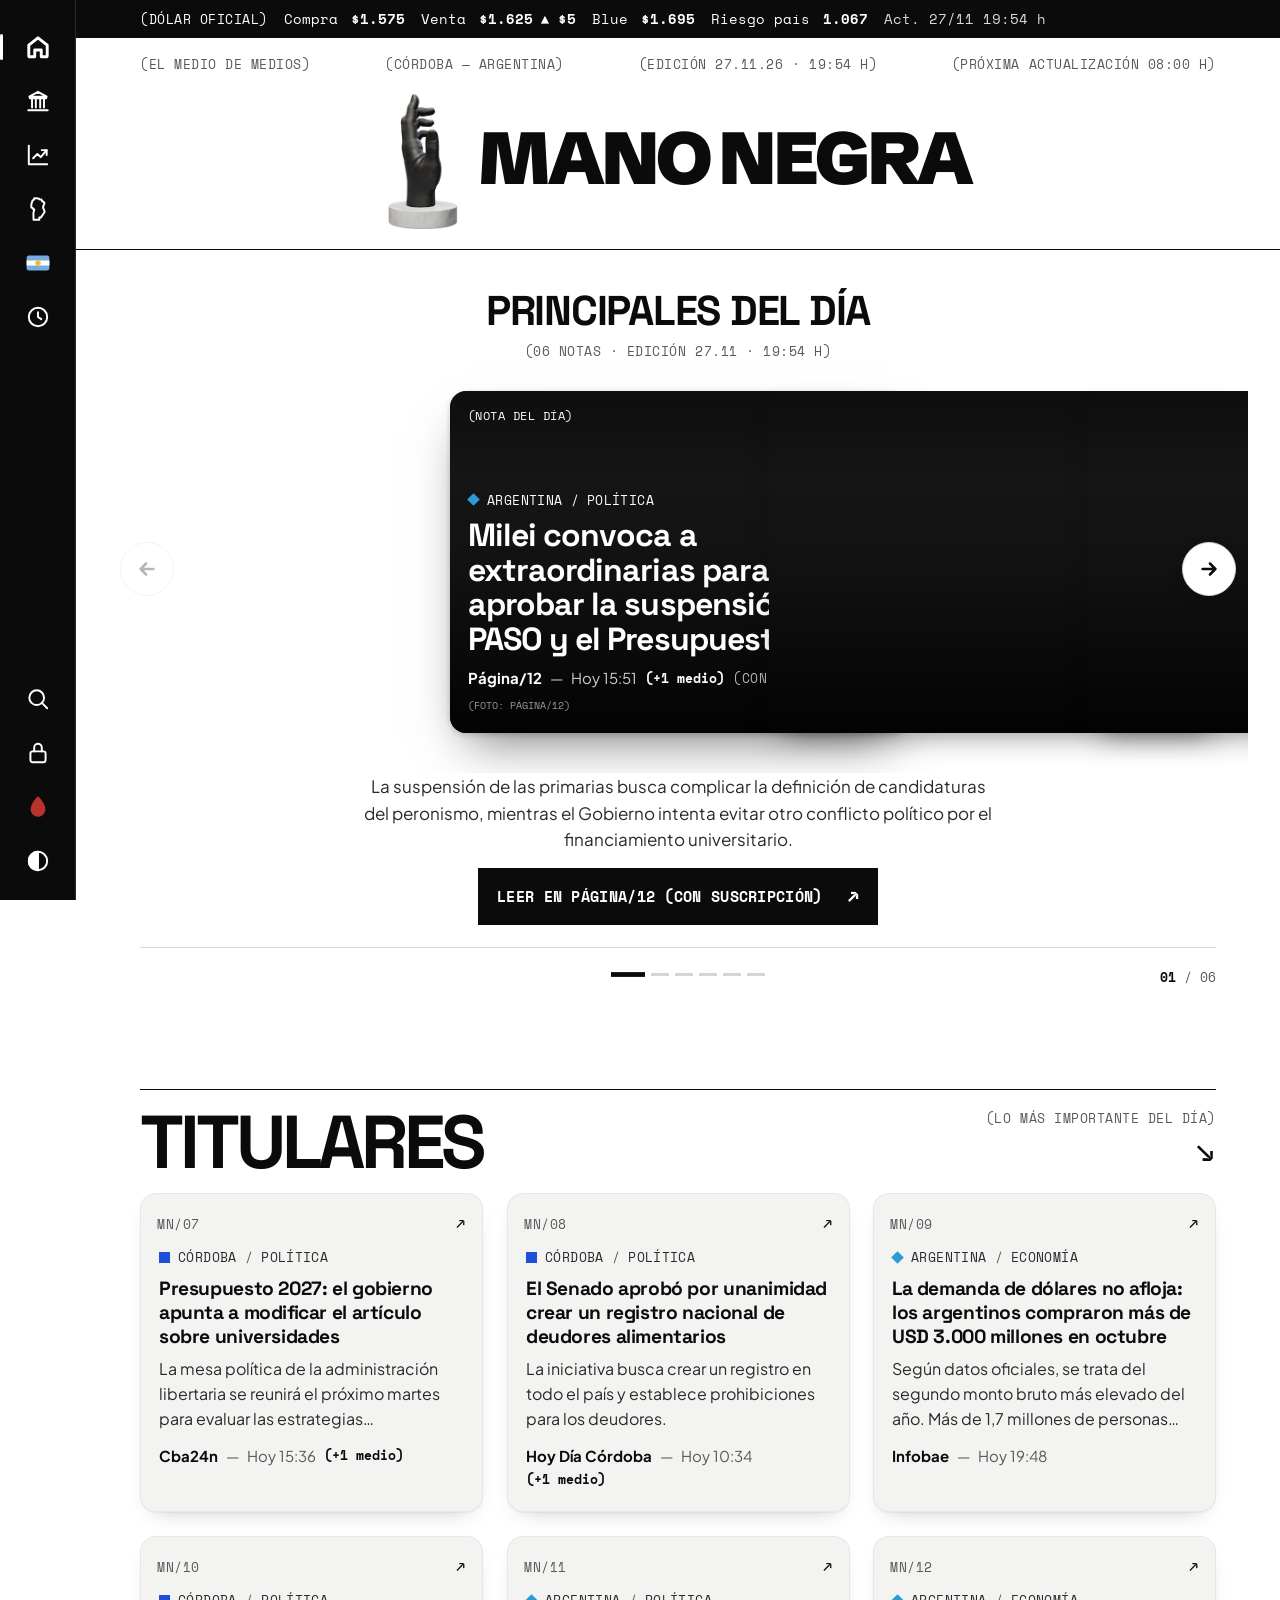
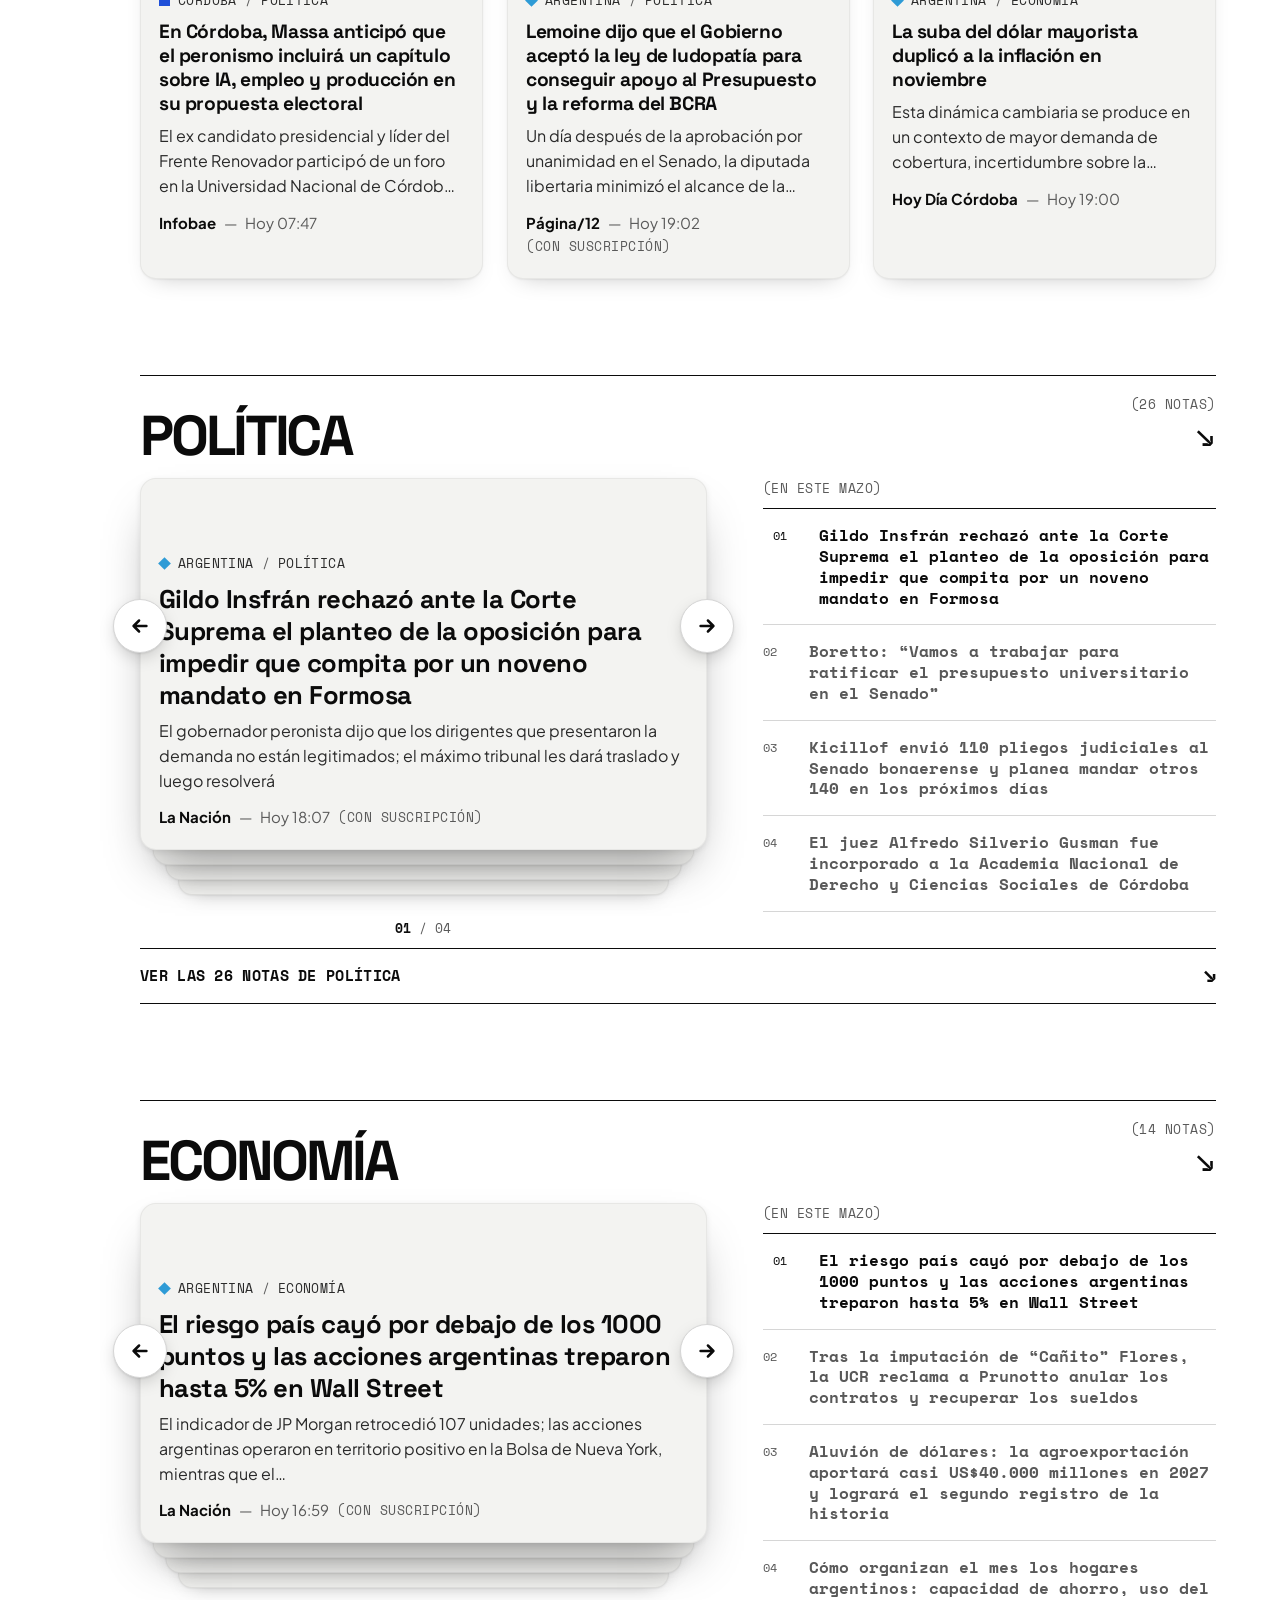
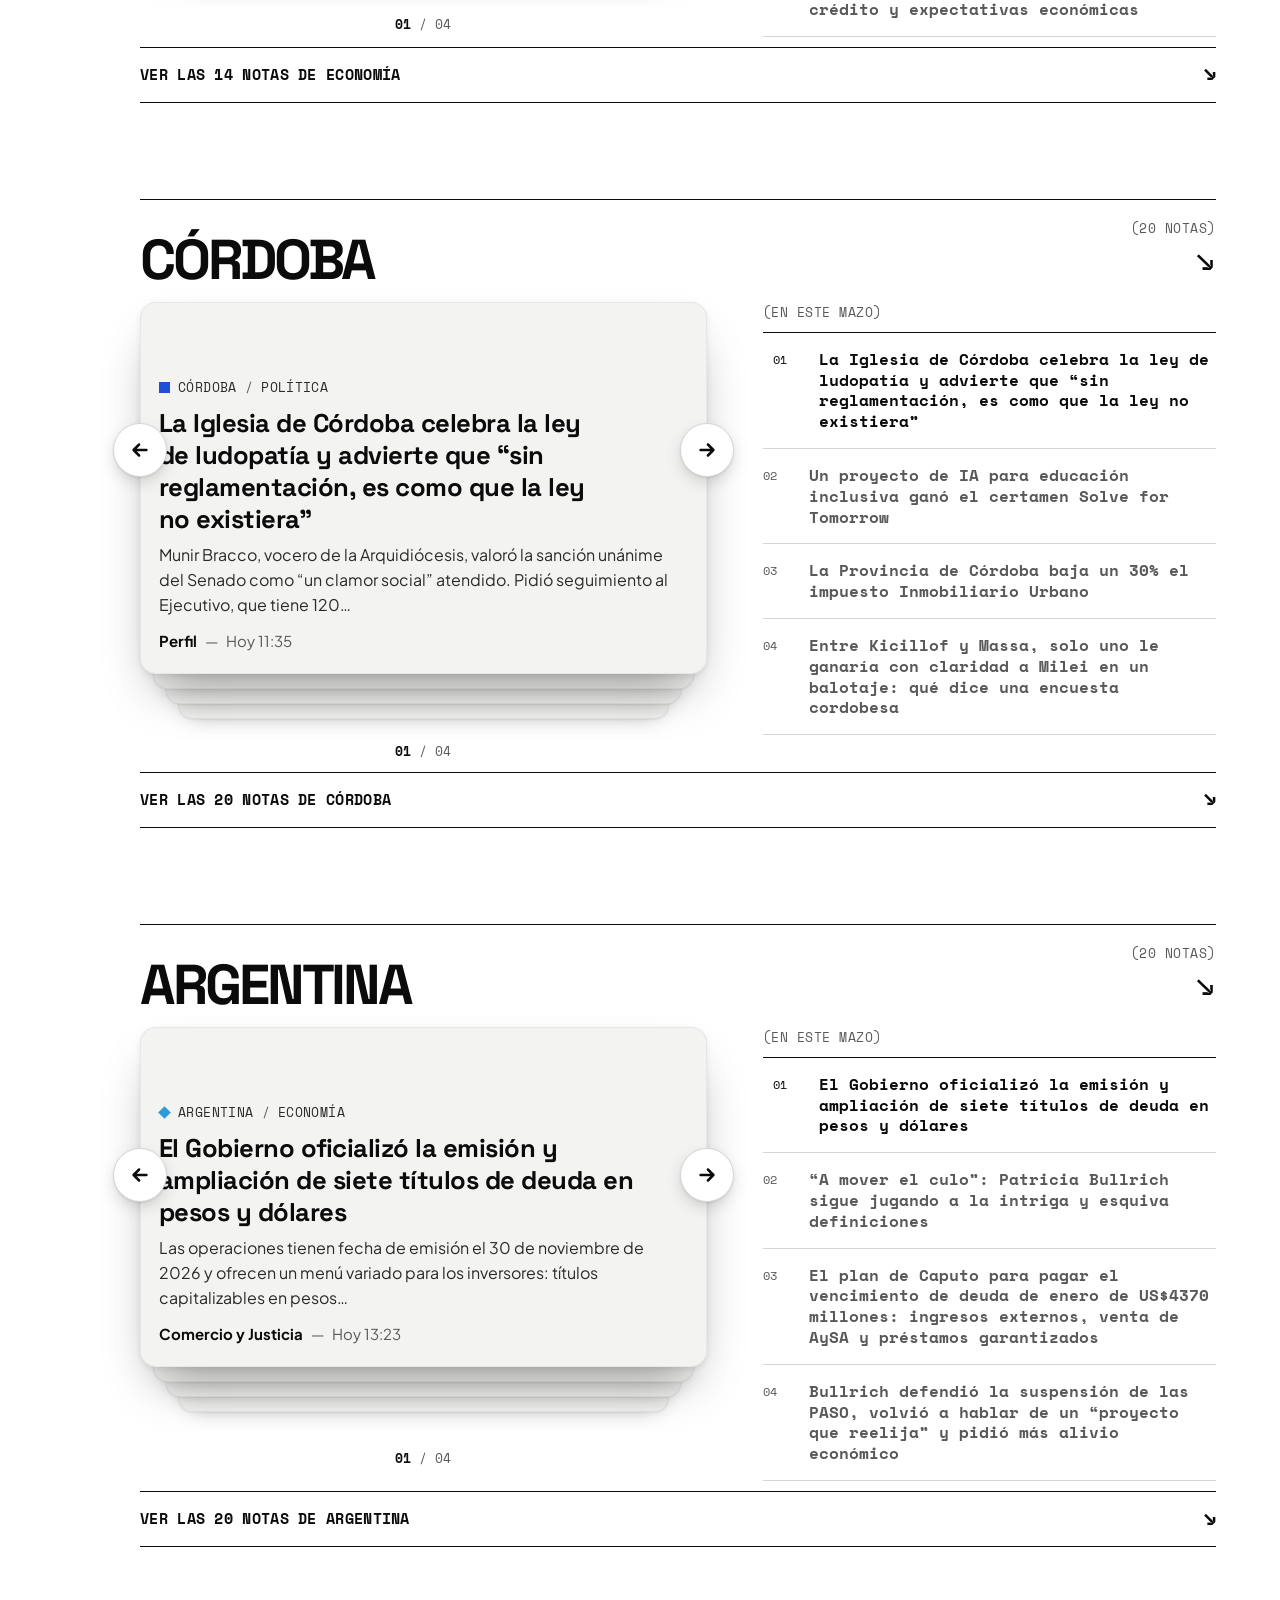
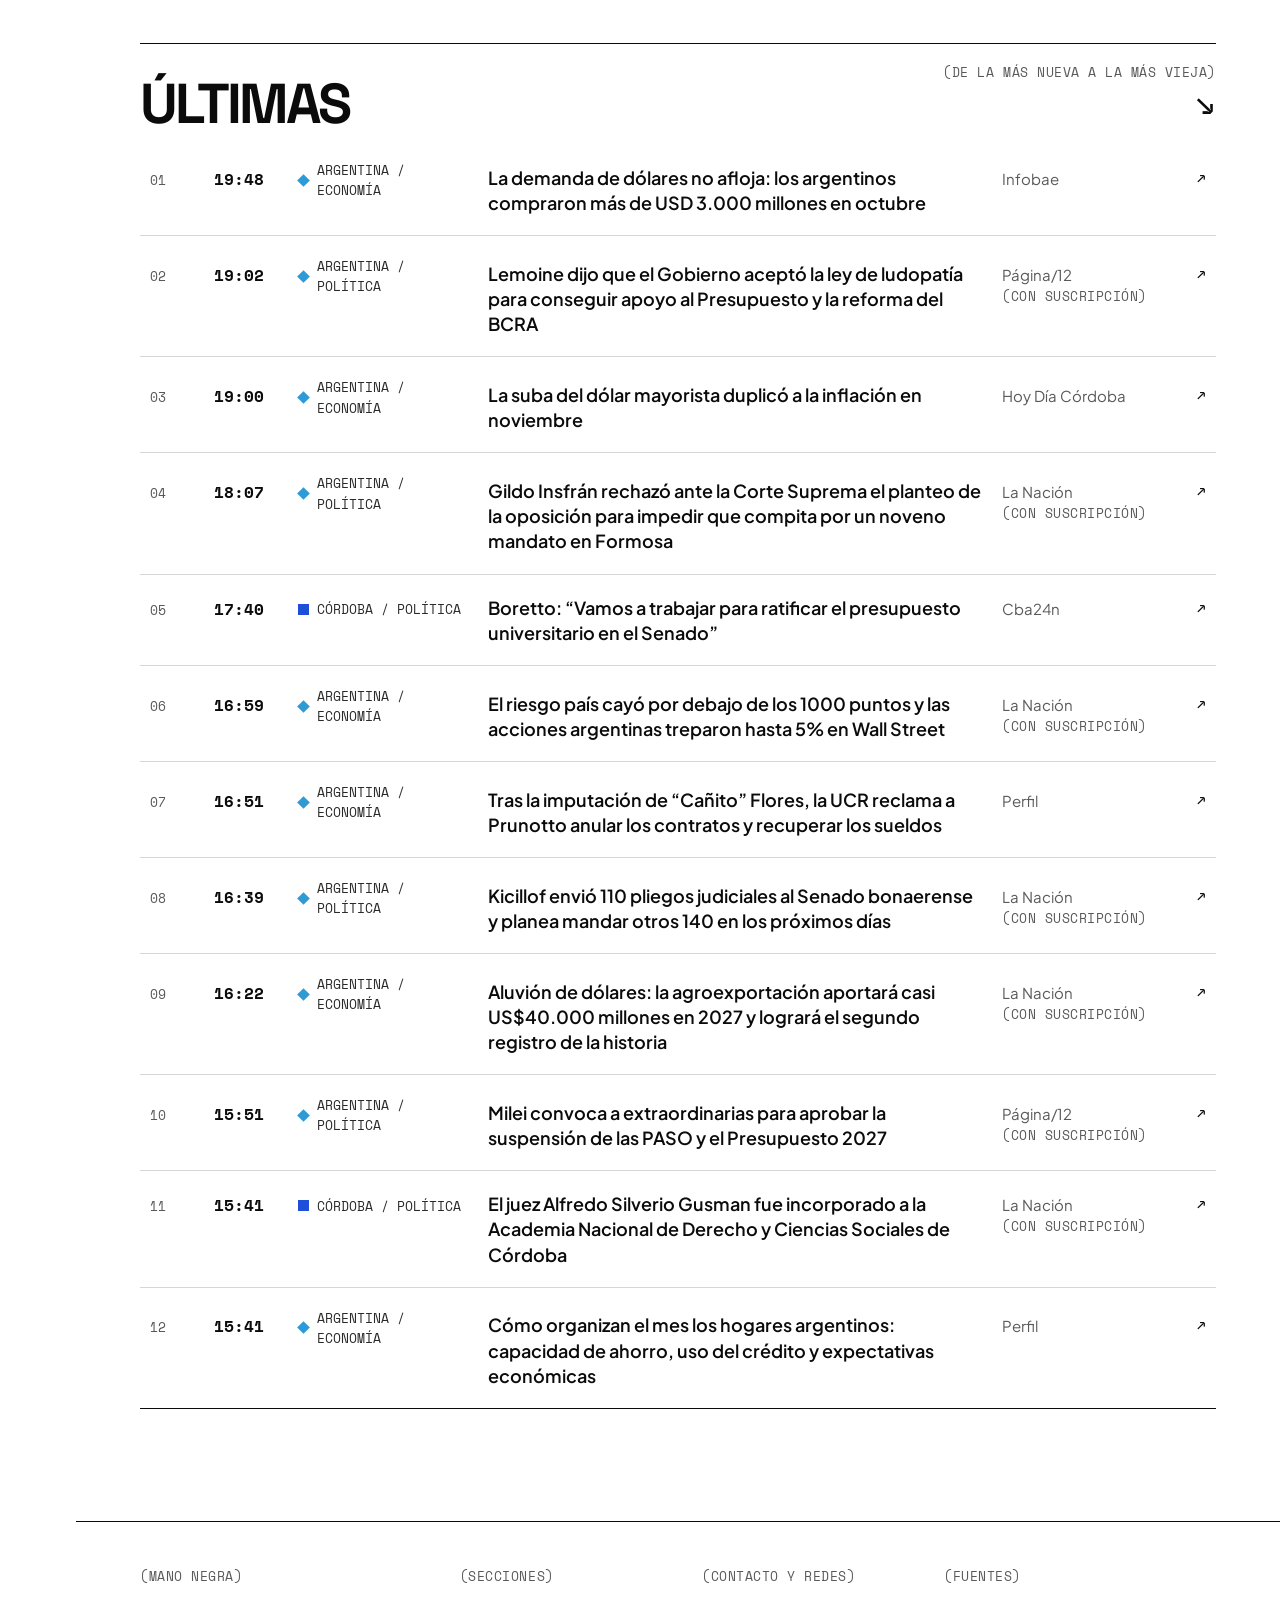
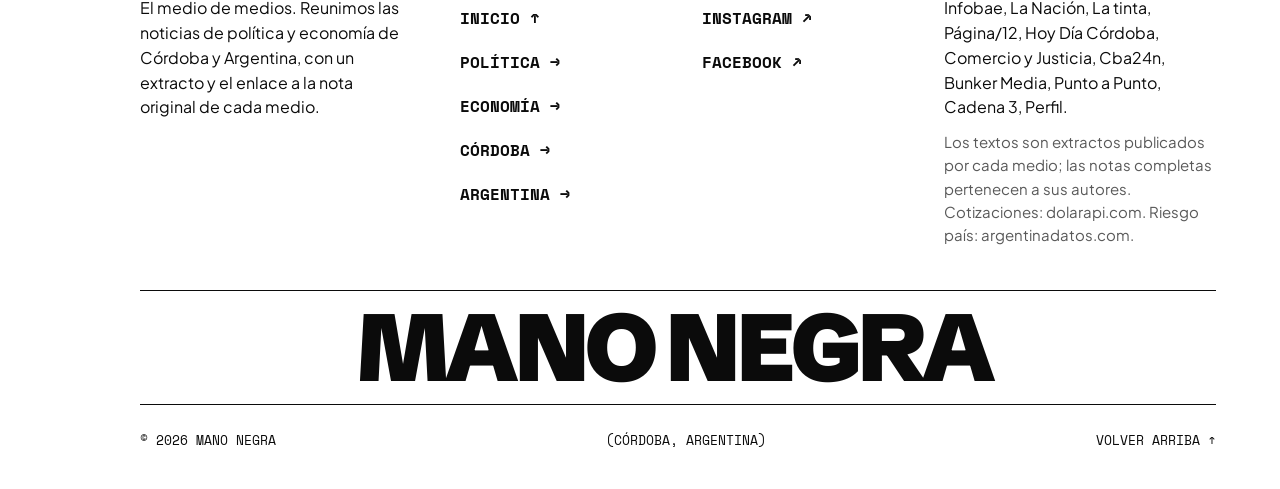
==== commit 4f9150fc: "Actualizar notas" ====
--- a/index.html
+++ b/index.html
@@ -75,7 +75,7 @@
 
 <div class="dolar" role="region" aria-label="Cotización del dólar">
   <div class="envoltura dolar-in">
-    <p class="dolar-txt"><span class="dolar-nom">(Dólar oficial)</span><span class="dolar-val">Compra <b data-dolar="compra">$1.575</b></span><span class="dolar-val">Venta <b data-dolar="venta">$1.625</b><span data-dolar="tend"><span class="tend tend--sube"><span aria-hidden="true">▲</span> $5<span class="sr"> (Subió respecto de la cotización anterior)</span></span></span></span><span class="dolar-val dolar-ind">Blue <b data-ind="blue">$1.695</b></span><span class="dolar-val dolar-ind">Riesgo país <b data-ind="riesgo">1.067</b></span><span class="dolar-hora">Act. <span data-dolar="hora">27/11 19:18 h</span></span></p>
+    <p class="dolar-txt"><span class="dolar-nom">(Dólar oficial)</span><span class="dolar-val">Compra <b data-dolar="compra">$1.575</b></span><span class="dolar-val">Venta <b data-dolar="venta">$1.625</b><span data-dolar="tend"><span class="tend tend--sube"><span aria-hidden="true">▲</span> $5<span class="sr"> (Subió respecto de la cotización anterior)</span></span></span></span><span class="dolar-val dolar-ind">Blue <b data-ind="blue">$1.695</b></span><span class="dolar-val dolar-ind">Riesgo país <b data-ind="riesgo">1.067</b></span><span class="dolar-hora">Act. <span data-dolar="hora">27/11 19:54 h</span></span></p>
   </div>
 </div>
 
@@ -86,8 +86,8 @@
     <ul class="cab-etiquetas">
       <li>(El medio de medios)</li>
       <li>(Córdoba — Argentina)</li>
-      <li>(Edición 27.11.26 · 12:53 h)</li>
-      <li>(Próxima actualización <span data-prox>13:00</span> h)</li>
+      <li>(Edición 27.11.26 · 19:54 h)</li>
+      <li>(Próxima actualización <span data-prox>20:00</span> h)</li>
     </ul>
     <div class="cab-marca">
       <span class="cab-mano" data-modelo="assets/3d/mano.glb?v=6e925e47" aria-hidden="true"></span>
@@ -112,80 +112,91 @@
     <div class="slider" data-slider>
   <header class="slider-cab">
     <h2 class="slider-titulo">Principales del día</h2>
-    <p class="etiqueta">(06 notas · Edición 27.11 · 12:53 h)</p>
+    <p class="etiqueta">(06 notas · Edición 27.11 · 19:54 h)</p>
   </header>
   <div class="slider-escena">
-    <div class="slider-pista" tabindex="0" aria-label="Principales del día. Deslizá o usá las flechas para pasar."><article class="slide slide--dia es-activa" data-id="4ff9b42957" aria-roledescription="diapositiva" aria-label="1 de 6">
+    <div class="slider-pista" tabindex="0" aria-label="Principales del día. Deslizá o usá las flechas para pasar."><article class="slide slide--dia es-activa" data-id="a9c268dc6f" data-sus aria-roledescription="diapositiva" aria-label="1 de 6">
   <div class="slide-marco">
-    <figure class="foto-slide"><img src="https://wsrv.nl/?url=https%3A%2F%2Fwww.infobae.com%2Fresizer%2Fv2%2FYTXUQ2P7KRC53C4LKKZLVI7XQQ.JPG%3Fauth%3Df63f09dc635ad688c1f378671149f243227045fe3b7a786a8c00cf4befad05be%26smart%3Dtrue%26width%3D3000%26height%3D2000&amp;w=900&amp;output=webp&amp;q=78" data-orig="https://www.infobae.com/resizer/v2/YTXUQ2P7KRC53C4LKKZLVI7XQQ.JPG?auth=f63f09dc635ad688c1f378671149f243227045fe3b7a786a8c00cf4befad05be&amp;smart=true&amp;width=3000&amp;height=2000" alt="Senado, en vivo: tras la media sanción a la reforma electoral, los legisladores tratan la Ley de Ludopatía" width="900" height="1100" fetchpriority="high" decoding="async" referrerpolicy="no-referrer" style="object-position:65% 12%"></figure>
+    <figure class="foto-slide"><img src="https://wsrv.nl/?url=https%3A%2F%2Fgrupooctubre-pagina12-prod.web.arc-cdn.net%2Fresizer%2Fv2%2FF2CYVSUE5VHR5CTRF5A356ANKU.jpg%3Fauth%3D5a7f2cdc65b1235dee6e9af8e9cf18bc149bd33665d4176c843350dd5891a3b3%26smart%3Dtrue%26width%3D2175%26height%3D1450&amp;w=900&amp;output=webp&amp;q=78" data-orig="https://grupooctubre-pagina12-prod.web.arc-cdn.net/resizer/v2/F2CYVSUE5VHR5CTRF5A356ANKU.jpg?auth=5a7f2cdc65b1235dee6e9af8e9cf18bc149bd33665d4176c843350dd5891a3b3&amp;smart=true&amp;width=2175&amp;height=1450" alt="Milei convoca a extraordinarias para aprobar la suspensión de las PASO y el Presupuesto 2027" width="900" height="1100" fetchpriority="high" decoding="async" referrerpolicy="no-referrer" style="object-position:36% 36%"></figure>
     <div class="slide-txt">
       <p class="slide-top"><span>(Nota del día)</span><span class="idx" aria-hidden="true">MN/01</span></p>
       <p class="kicker"><span class="mk mk-argentina" aria-hidden="true"></span><span>Argentina</span><span class="kicker-sep" aria-hidden="true">/</span><span>Política</span></p>
-      <h2 class="slide-tit"><a class="nota-link" href="https://www.infobae.com/politica/2026/11/26/senado-en-vivo-las-ultimas-noticias-sobre-la-suspension-de-las-paso-y-la-ley-de-ludopatia/" target="_blank" rel="noopener">Senado, en vivo: tras la media sanción a la reforma electoral, los legisladores tratan la Ley de Ludopatía</a></h2>
-      <p class="meta"><span class="meta-fuente">Infobae</span><span class="meta-sep" aria-hidden="true">—</span><time datetime="2026-11-26T19:43-03:00" data-rel>Ayer 19:43</time> <span class="tag-otros">(+3 medios)</span></p>
-      <p class="slide-cred">(Foto: Infobae)</p>
-    </div>
-  </div>
-</article><article class="slide" data-id="55299cb644" aria-roledescription="diapositiva" aria-label="2 de 6">
+      <h2 class="slide-tit"><a class="nota-link" href="https://www.pagina12.com.ar/2026/11/27/milei-convoca-a-extraordinarias-para-aprobar-la-suspension-de-las-paso-y-el-presupuesto-2027/" target="_blank" rel="noopener">Milei convoca a extraordinarias para aprobar la suspensión de las PASO y el Presupuesto 2027</a></h2>
+      <p class="meta"><span class="meta-fuente">Página/12</span><span class="meta-sep" aria-hidden="true">—</span><time datetime="2026-11-27T15:51-03:00" data-rel>Hoy 15:51</time> <span class="tag-otros">(+1 medio)</span> <span class="tag-sus">(Con suscripción)</span></p>
+      <p class="slide-cred">(Foto: Página/12)</p>
+    </div>
+  </div>
+</article><article class="slide slide--dia slide--relleno" data-id="814d0dfc56" aria-roledescription="diapositiva" aria-label="1 de 6">
   <div class="slide-marco">
-    <figure class="foto-slide"><img src="https://comercioyjusticia.info/wp-content/uploads/2025/08/banco-central-1203451.jpg" alt="Diputados convirtió en ley la reforma del Banco Central con ajustes realizados en Senado" width="900" height="1100" loading="lazy" decoding="async" referrerpolicy="no-referrer"></figure>
+    <figure class="foto-slide"><img src="https://wsrv.nl/?url=https%3A%2F%2Fhoydia.com.ar%2Fwp-content%2Fuploads%2F2026%2F11%2FDiputados-debate-el-Presupuesto-2027-en-medio-de-fuertes-cruces-optimized.jpeg&amp;w=900&amp;output=webp&amp;q=78" data-orig="https://hoydia.com.ar/wp-content/uploads/2026/11/Diputados-debate-el-Presupuesto-2027-en-medio-de-fuertes-cruces-optimized.jpeg" alt="Diputados aprobó el Presupuesto 2027 en medio de fuertes cruces" width="900" height="1100" fetchpriority="high" decoding="async" referrerpolicy="no-referrer"></figure>
+    <div class="slide-txt">
+      <p class="slide-top"><span>(Nota del día)</span><span class="idx" aria-hidden="true">MN/01</span></p>
+      <p class="kicker"><span class="mk mk-cordoba" aria-hidden="true"></span><span>Córdoba</span><span class="kicker-sep" aria-hidden="true">/</span><span>Política</span></p>
+      <h2 class="slide-tit"><a class="nota-link" href="https://hoydia.com.ar/politica/nacional/presupuesto-diputados-cruces/" target="_blank" rel="noopener">Diputados aprobó el Presupuesto 2027 en medio de fuertes cruces</a></h2>
+      <p class="meta"><span class="meta-fuente">Hoy Día Córdoba</span><span class="meta-sep" aria-hidden="true">—</span><time datetime="2026-11-27T07:22-03:00" data-rel>Hoy 07:22</time></p>
+      <p class="slide-cred">(Foto: Hoy Día Córdoba)</p>
+    </div>
+  </div>
+</article><article class="slide" data-id="890ac48fab" aria-roledescription="diapositiva" aria-label="2 de 6">
+  <div class="slide-marco">
+    <figure class="foto-slide"><img src="https://comercioyjusticia.info/wp-content/uploads/2024/03/Casa-Rosada.jpg" alt="Sesiones extraordinarias: el Gobierno priorizó Malvinas, Super RIGI y suspensión de las PASO" width="900" height="1100" loading="lazy" decoding="async" referrerpolicy="no-referrer"></figure>
     <div class="slide-txt">
       <p class="slide-top"><span>(Principal)</span><span class="idx" aria-hidden="true">MN/02</span></p>
       <p class="kicker"><span class="mk mk-cordoba" aria-hidden="true"></span><span>Córdoba</span><span class="kicker-sep" aria-hidden="true">/</span><span>Política</span></p>
-      <h2 class="slide-tit"><a class="nota-link" href="https://comercioyjusticia.info/economia/diputados-convirtio-en-ley-la-reforma-del-banco-central-con-los-ajustes-realizados-en-el-senado/" target="_blank" rel="noopener">Diputados convirtió en ley la reforma del Banco Central con ajustes realizados en Senado</a></h2>
-      <p class="meta"><span class="meta-fuente">Comercio y Justicia</span><span class="meta-sep" aria-hidden="true">—</span><time datetime="2026-11-26T16:53-03:00" data-rel>Ayer 16:53</time> <span class="tag-otros">(+1 medio)</span></p>
+      <h2 class="slide-tit"><a class="nota-link" href="https://comercioyjusticia.info/lo-ultimo/sesiones-extraordinarias-el-gobierno-priorizo-malvinas-super-rigi-y-suspension-de-las-paso/" target="_blank" rel="noopener">Sesiones extraordinarias: el Gobierno priorizó Malvinas, Super RIGI y suspensión de las PASO</a></h2>
+      <p class="meta"><span class="meta-fuente">Comercio y Justicia</span><span class="meta-sep" aria-hidden="true">—</span><time datetime="2026-11-27T14:25-03:00" data-rel>Hoy 14:25</time> <span class="tag-otros">(+1 medio)</span></p>
       <p class="slide-cred">(Foto: Comercio y Justicia)</p>
     </div>
   </div>
-</article><article class="slide" data-id="6c6b43571b" aria-roledescription="diapositiva" aria-label="3 de 6">
+</article><article class="slide" data-id="aec1215436" aria-roledescription="diapositiva" aria-label="3 de 6">
+  <div class="slide-marco">
+    <figure class="foto-slide"><img src="https://wsrv.nl/?url=https%3A%2F%2Fsrt-assets.tadevel-cdn.com%2F6b0997d1ac9a07069d08440c%2F720.jpeg&amp;w=900&amp;output=webp&amp;q=78" data-orig="https://srt-assets.tadevel-cdn.com/6b0997d1ac9a07069d08440c/720.jpeg" alt="La Iglesia celebró la sanción de la ley de Ludopatía: “Es un triunfo colectivo de toda la sociedad argentina”" width="900" height="1100" loading="lazy" decoding="async" referrerpolicy="no-referrer"></figure>
+    <div class="slide-txt">
+      <p class="slide-top"><span>(Principal)</span><span class="idx" aria-hidden="true">MN/03</span></p>
+      <p class="kicker"><span class="mk mk-cordoba" aria-hidden="true"></span><span>Córdoba</span><span class="kicker-sep" aria-hidden="true">/</span><span>Política</span></p>
+      <h2 class="slide-tit"><a class="nota-link" href="https://www.cba24n.com.ar/argentina/la-iglesia-celebro-la-sancion-de-la-ley-de-ludopatia---es-un-triunfo-colectivo-de-toda-la-sociedad-argentina-_a6b09940eac9a07069d0815fc" target="_blank" rel="noopener">La Iglesia celebró la sanción de la ley de Ludopatía: “Es un triunfo colectivo de toda la sociedad argentina”</a></h2>
+      <p class="meta"><span class="meta-fuente">Cba24n</span><span class="meta-sep" aria-hidden="true">—</span><time datetime="2026-11-27T11:49-03:00" data-rel>Hoy 11:49</time> <span class="tag-otros">(+1 medio)</span></p>
+      <p class="slide-cred">(Foto: Cba24n)</p>
+    </div>
+  </div>
+</article><article class="slide" data-id="6c6b43571b" aria-roledescription="diapositiva" aria-label="4 de 6">
   <div class="slide-marco">
     <figure class="foto-slide"><img src="https://wsrv.nl/?url=https%3A%2F%2Fmedia.perfil.com%2Fprod%2Fimages%2Fgm_preview%2F193bd4a96fc4-dolares-2350363.webp&amp;w=900&amp;output=webp&amp;q=78" data-orig="https://media.perfil.com/prod/images/gm_preview/193bd4a96fc4-dolares-2350363.webp" alt="El dólar en Córdoba: cuánto a cotiza este viernes 27 de noviembre" width="900" height="1100" loading="lazy" decoding="async" referrerpolicy="no-referrer"></figure>
     <div class="slide-txt">
-      <p class="slide-top"><span>(Principal)</span><span class="idx" aria-hidden="true">MN/03</span></p>
+      <p class="slide-top"><span>(Principal)</span><span class="idx" aria-hidden="true">MN/04</span></p>
       <p class="kicker"><span class="mk mk-cordoba" aria-hidden="true"></span><span>Córdoba</span><span class="kicker-sep" aria-hidden="true">/</span><span>Economía</span></p>
       <h2 class="slide-tit"><a class="nota-link" href="https://www.perfil.com/cordoba/el-dolar-en-cordoba-cuanto-a-cotiza-este-viernes-27-de-noviembre-aD6Lf2u1c6hU" target="_blank" rel="noopener">El dólar en Córdoba: cuánto a cotiza este viernes 27 de noviembre</a></h2>
       <p class="meta"><span class="meta-fuente">Perfil</span><span class="meta-sep" aria-hidden="true">—</span><time datetime="2026-11-27T07:14-03:00" data-rel>Hoy 07:14</time> <span class="tag-otros">(+1 medio)</span></p>
       <p class="slide-cred">(Foto: Perfil)</p>
     </div>
   </div>
-</article><article class="slide" data-id="b9b48d86f1" aria-roledescription="diapositiva" aria-label="4 de 6">
+</article><article class="slide" data-id="01a828f70b" aria-roledescription="diapositiva" aria-label="5 de 6">
   <div class="slide-marco">
-    <figure class="foto-slide"><img src="https://wsrv.nl/?url=https%3A%2F%2Fsrt-assets.tadevel-cdn.com%2F6b0997d1ac9a07069d08440c%2F720.jpeg&amp;w=900&amp;output=webp&amp;q=78" data-orig="https://srt-assets.tadevel-cdn.com/6b0997d1ac9a07069d08440c/720.jpeg" alt="La Iglesia celebró la sanción de la Ley contra la Ludopatía" width="900" height="1100" loading="lazy" decoding="async" referrerpolicy="no-referrer"></figure>
-    <div class="slide-txt">
-      <p class="slide-top"><span>(Principal)</span><span class="idx" aria-hidden="true">MN/04</span></p>
-      <p class="kicker"><span class="mk mk-cordoba" aria-hidden="true"></span><span>Córdoba</span><span class="kicker-sep" aria-hidden="true">/</span><span>Política</span></p>
-      <h2 class="slide-tit"><a class="nota-link" href="https://hoydia.com.ar/hoypais/la-iglesia-celebro-la-sancion-de-la-ley-contra-la-ludopatia/" target="_blank" rel="noopener">La Iglesia celebró la sanción de la Ley contra la Ludopatía</a></h2>
-      <p class="meta"><span class="meta-fuente">Hoy Día Córdoba</span><span class="meta-sep" aria-hidden="true">—</span><time datetime="2026-11-27T10:03-03:00" data-rel>Hoy 10:03</time> <span class="tag-otros">(+1 medio)</span></p>
-      <p class="slide-cred">(Foto: Cba24n)</p>
-    </div>
-  </div>
-</article><article class="slide" data-id="fda673e379" aria-roledescription="diapositiva" aria-label="5 de 6">
-  <div class="slide-marco">
-    <figure class="foto-slide"><img src="https://wsrv.nl/?url=https%3A%2F%2Fgrupooctubre-pagina12-prod.web.arc-cdn.net%2Fresizer%2Fv2%2FGM2TSY3EMU3DQYJVMVSGGMJZGY.jpg%3Fauth%3D36cb6330c158de208b35a7915426ccedb5fbe24bc9eb6f904c844083238b21d8%26smart%3Dtrue%26width%3D1200%26height%3D799&amp;w=900&amp;output=webp&amp;q=78" data-orig="https://grupooctubre-pagina12-prod.web.arc-cdn.net/resizer/v2/GM2TSY3EMU3DQYJVMVSGGMJZGY.jpg?auth=36cb6330c158de208b35a7915426ccedb5fbe24bc9eb6f904c844083238b21d8&amp;smart=true&amp;width=1200&amp;height=799" alt="El Senado aprobó por unanimidad crear un registro nacional de deudores alimentarios" width="900" height="1100" loading="lazy" decoding="async" referrerpolicy="no-referrer"></figure>
+    <figure class="foto-slide"><img src="https://wsrv.nl/?url=https%3A%2F%2Fsrt-assets.tadevel-cdn.com%2F6b09d56758cc08cf5f682b55%2F720.jpeg&amp;w=900&amp;output=webp&amp;q=78" data-orig="https://srt-assets.tadevel-cdn.com/6b09d56758cc08cf5f682b55/720.jpeg" alt="Córdoba eliminará el impuesto de Sellos para la compra de maquinaria fabricada en Córdoba" width="900" height="1100" loading="lazy" decoding="async" referrerpolicy="no-referrer" style="object-position:28% 24%"></figure>
     <div class="slide-txt">
       <p class="slide-top"><span>(Principal)</span><span class="idx" aria-hidden="true">MN/05</span></p>
-      <p class="kicker"><span class="mk mk-cordoba" aria-hidden="true"></span><span>Córdoba</span><span class="kicker-sep" aria-hidden="true">/</span><span>Política</span></p>
-      <h2 class="slide-tit"><a class="nota-link" href="https://hoydia.com.ar/politica/nacional/el-senado-aprobo-por-unanimidad-crear-un-registro-nacional-de-deudores-alimentarios/" target="_blank" rel="noopener">El Senado aprobó por unanimidad crear un registro nacional de deudores alimentarios</a></h2>
-      <p class="meta"><span class="meta-fuente">Hoy Día Córdoba</span><span class="meta-sep" aria-hidden="true">—</span><time datetime="2026-11-27T10:34-03:00" data-rel>Hoy 10:34</time> <span class="tag-otros">(+1 medio)</span></p>
-      <p class="slide-cred">(Foto: Página/12)</p>
+      <p class="kicker"><span class="mk mk-cordoba" aria-hidden="true"></span><span>Córdoba</span><span class="kicker-sep" aria-hidden="true">/</span><span>Economía</span></p>
+      <h2 class="slide-tit"><a class="nota-link" href="https://comercioyjusticia.info/economia/cordoba-eliminara-del-impuesto-de-sellos-para-la-compra-de-maquinaria-fabricada-en-cordoba/" target="_blank" rel="noopener">Córdoba eliminará el impuesto de Sellos para la compra de maquinaria fabricada en Córdoba</a></h2>
+      <p class="meta"><span class="meta-fuente">Comercio y Justicia</span><span class="meta-sep" aria-hidden="true">—</span><time datetime="2026-11-27T15:20-03:00" data-rel>Hoy 15:20</time> <span class="tag-otros">(+1 medio)</span></p>
+      <p class="slide-cred">(Foto: Cba24n)</p>
     </div>
   </div>
 </article><article class="slide" data-id="c16f5fba1b" aria-roledescription="diapositiva" aria-label="6 de 6">
   <div class="slide-marco">
-    <figure class="foto-slide"><img src="https://comercioyjusticia.info/wp-content/uploads/2024/10/riesgo-pais.webp" alt="Alivio en los mercados: suben acciones y bonos argentinos, y el riesgo país perfora los 950 puntos" width="900" height="1100" loading="lazy" decoding="async" referrerpolicy="no-referrer"></figure>
+    <figure class="foto-slide"><img src="https://wsrv.nl/?url=https%3A%2F%2Fsrt-assets.tadevel-cdn.com%2F6a1edea50dd9a767e4437b51%2F720.jpeg&amp;w=900&amp;output=webp&amp;q=78" data-orig="https://srt-assets.tadevel-cdn.com/6a1edea50dd9a767e4437b51/720.jpeg" alt="Alivio en los mercados: suben acciones y bonos argentinos, y el riesgo país perfora los 950 puntos" width="900" height="1100" loading="lazy" decoding="async" referrerpolicy="no-referrer"></figure>
     <div class="slide-txt">
       <p class="slide-top"><span>(Principal)</span><span class="idx" aria-hidden="true">MN/06</span></p>
       <p class="kicker"><span class="mk mk-argentina" aria-hidden="true"></span><span>Argentina</span><span class="kicker-sep" aria-hidden="true">/</span><span>Economía</span></p>
       <h2 class="slide-tit"><a class="nota-link" href="https://comercioyjusticia.info/lo-ultimo/alivio-en-los-mercados-suben-acciones-y-bonos-argentinos-y-el-riesgo-pais-perfora-los-950-puntos/" target="_blank" rel="noopener">Alivio en los mercados: suben acciones y bonos argentinos, y el riesgo país perfora los 950 puntos</a></h2>
-      <p class="meta"><span class="meta-fuente">Comercio y Justicia</span><span class="meta-sep" aria-hidden="true">—</span><time datetime="2026-11-27T12:45-03:00" data-rel>Hoy 12:45</time></p>
-      <p class="slide-cred">(Foto: Comercio y Justicia)</p>
+      <p class="meta"><span class="meta-fuente">Comercio y Justicia</span><span class="meta-sep" aria-hidden="true">—</span><time datetime="2026-11-27T12:45-03:00" data-rel>Hoy 12:45</time> <span class="tag-otros">(+1 medio)</span></p>
+      <p class="slide-cred">(Foto: Cba24n)</p>
     </div>
   </div>
 </article></div>
   <button class="slider-flecha slider-prev" type="button" aria-label="Noticia anterior"><svg viewBox="0 0 24 24" width="22" height="22" aria-hidden="true" focusable="false"><path d="M19 12H5M11 6l-6 6 6 6" fill="none" stroke="currentColor" stroke-width="2.75" stroke-linecap="round" stroke-linejoin="round"/></svg></button>
   <button class="slider-flecha slider-next" type="button" aria-label="Noticia siguiente"><svg viewBox="0 0 24 24" width="22" height="22" aria-hidden="true" focusable="false"><path d="M5 12h14M13 6l6 6-6 6" fill="none" stroke="currentColor" stroke-width="2.75" stroke-linecap="round" stroke-linejoin="round"/></svg></button>
   </div>
-  <div class="slider-info" aria-live="polite"><p class="slider-bajada" data-info="bajada">La Libertad Avanza estima contar con entre 37 y 40 votos para aprobar la reforma política. Para la ley de prevención de la ludopatía, la Cámara alta escuchó las exigencias de la Iglesia</p><a class="btn" data-info="link" href="https://www.infobae.com/politica/2026/11/26/senado-en-vivo-las-ultimas-noticias-sobre-la-suspension-de-las-paso-y-la-ley-de-ludopatia/" target="_blank" rel="noopener"><span data-info="medio">Leer en Infobae</span><span class="flecha" aria-hidden="true">↗</span></a></div>
+  <div class="slider-info" aria-live="polite"><p class="slider-bajada" data-info="bajada">La suspensión de las primarias busca complicar la definición de candidaturas del peronismo, mientras el Gobierno intenta evitar otro conflicto político por el financiamiento universitario.</p><a class="btn" data-info="link" href="https://www.pagina12.com.ar/2026/11/27/milei-convoca-a-extraordinarias-para-aprobar-la-suspension-de-las-paso-y-el-presupuesto-2027/" target="_blank" rel="noopener"><span data-info="medio">Leer en Página/12 (con suscripción)</span><span class="flecha" aria-hidden="true">↗</span></a></div>
   <div class="slider-pie">
     <p class="slider-ayuda"><span class="slider-mano" aria-hidden="true">↔</span><span>Deslizá</span></p>
     <ol class="slider-puntos" aria-label="Elegir noticia"></ol>
@@ -199,26 +210,35 @@
       <h2 class="sec-tit" id="t-destacadas">Titulares</h2>
       <p class="sec-aux"><span class="etiqueta">(Lo más importante del día)</span><span class="flecha flecha--grande" aria-hidden="true">↘</span></p>
     </header>
-    <div class="grilla"><article class="card card--foto" data-id="c5dfa70ad2" data-sus>
+    <div class="grilla"><article class="card card--foto" data-id="07212d7307">
   <p class="card-top"><span class="idx" aria-hidden="true">MN/07</span><span class="flecha" aria-hidden="true">↗</span></p>
-  <figure class="foto-card"><img src="https://wsrv.nl/?url=https%3A%2F%2Fresizer.glanacion.com%2Fresizer%2Fv2%2FBIRX2TY7XVCX5IV3SA7LDIMOHE.jpg%3Fauth%3D8c1f5792b592d0b6714232d963115d8ece51e4b329106905a26fdaa4395aea41%26smart%3Dtrue%26width%3D4160%26height%3D2772&amp;w=640&amp;output=webp&amp;q=78" data-orig="https://resizer.glanacion.com/resizer/v2/BIRX2TY7XVCX5IV3SA7LDIMOHE.jpg?auth=8c1f5792b592d0b6714232d963115d8ece51e4b329106905a26fdaa4395aea41&amp;smart=true&amp;width=4160&amp;height=2772" alt="Javier Milei y sus medidas, en vivo: el Gobierno logró la media sanción del Presupuesto 2027 y la suspensión de las PASO" width="640" height="400" loading="lazy" decoding="async" referrerpolicy="no-referrer" style="object-position:44% 31%"></figure>
-  <div class="card-txt">
-    <p class="kicker"><span class="mk mk-argentina" aria-hidden="true"></span><span>Argentina</span><span class="kicker-sep" aria-hidden="true">/</span><span>Política</span></p>
-    <h3 class="card-tit"><a class="nota-link" href="https://www.lanacion.com.ar/politica/javier-milei-y-sus-medidas-en-vivo-el-gobierno-logro-la-media-sancion-del-presupuesto-2027-y-la-nid27112026/" target="_blank" rel="noopener">Javier Milei y sus medidas, en vivo: el Gobierno logró la media sanción del Presupuesto 2027 y la suspensión de las PASO</a></h3>
-    <p class="card-bajada">El minuto a minuto de las decisiones del Presidente, las reacciones de la oposición y las declaraciones de los funcionarios</p>
-    <p class="meta"><span class="meta-fuente">La Nación</span><span class="meta-sep" aria-hidden="true">—</span><time datetime="2026-11-27T12:40-03:00" data-rel>Hoy 12:40</time> <span class="tag-sus">(Con suscripción)</span></p>
-  </div>
-</article><article class="card card--foto card--relleno" data-id="e5e513ae57">
-  <p class="card-top"><span class="idx" aria-hidden="true">MN/07</span><span class="flecha" aria-hidden="true">↗</span></p>
-  <figure class="foto-card"><img src="https://wsrv.nl/?url=https%3A%2F%2Fwww.infobae.com%2Fresizer%2Fv2%2FCDH7QQ7UQFHXZMVM2NL4OZT44Y.jpg%3Fauth%3D1e36eb7267f19060867adb024ba3eaed36bd41d2a7734e28a5470dd782f5e379%26smart%3Dtrue%26width%3D8073%26height%3D5382&amp;w=640&amp;output=webp&amp;q=78" data-orig="https://www.infobae.com/resizer/v2/CDH7QQ7UQFHXZMVM2NL4OZT44Y.jpg?auth=1e36eb7267f19060867adb024ba3eaed36bd41d2a7734e28a5470dd782f5e379&amp;smart=true&amp;width=8073&amp;height=5382" alt="El dólar cedió tras siete subas consecutivas y repuntaron las acciones y los bonos" width="640" height="400" loading="lazy" decoding="async" referrerpolicy="no-referrer" style="object-position:61% 59%"></figure>
-  <div class="card-txt">
-    <p class="kicker"><span class="mk mk-argentina" aria-hidden="true"></span><span>Argentina</span><span class="kicker-sep" aria-hidden="true">/</span><span>Economía</span></p>
-    <h3 class="card-tit"><a class="nota-link" href="https://www.infobae.com/economia/2026/11/26/el-dolar-cedio-tras-siete-subas-consecutivas-y-repuntaron-las-acciones-y-los-bonos/" target="_blank" rel="noopener">El dólar cedió tras siete subas consecutivas y repuntaron las acciones y los bonos</a></h3>
-    <p class="card-bajada">El índice Bovespa de San Pablo subió 6% y el dólar en el país vecino cayó más de 2%. El MSCI Merval subió 2,9% y los…</p>
-    <p class="meta"><span class="meta-fuente">Infobae</span><span class="meta-sep" aria-hidden="true">—</span><time datetime="2026-11-26T19:28-03:00" data-rel>Ayer 19:28</time></p>
+  <figure class="foto-card"><img src="https://wsrv.nl/?url=https%3A%2F%2Fsrt-assets.tadevel-cdn.com%2F6b09cda058cc08cf5f67de2b%2F720.jpeg&amp;w=640&amp;output=webp&amp;q=78" data-orig="https://srt-assets.tadevel-cdn.com/6b09cda058cc08cf5f67de2b/720.jpeg" alt="Presupuesto 2027: el gobierno apunta a modificar el artículo sobre universidades" width="640" height="400" loading="lazy" decoding="async" referrerpolicy="no-referrer" style="object-position:59% 59%"></figure>
+  <div class="card-txt">
+    <p class="kicker"><span class="mk mk-cordoba" aria-hidden="true"></span><span>Córdoba</span><span class="kicker-sep" aria-hidden="true">/</span><span>Política</span></p>
+    <h3 class="card-tit"><a class="nota-link" href="https://www.cba24n.com.ar/argentina/presupuesto-2027--el-gobierno-apunta-a-modificar-el-articulo-sobre-universidades_a6b09cccd58cc08cf5f67d30d" target="_blank" rel="noopener">Presupuesto 2027: el gobierno apunta a modificar el artículo sobre universidades</a></h3>
+    <p class="card-bajada">La mesa política de la administración libertaria se reunirá el próximo martes para evaluar las estrategias parlamentarias sobre el proyecto que cuenta con media sanción de…</p>
+    <p class="meta"><span class="meta-fuente">Cba24n</span><span class="meta-sep" aria-hidden="true">—</span><time datetime="2026-11-27T15:36-03:00" data-rel>Hoy 15:36</time> <span class="tag-otros">(+1 medio)</span></p>
+  </div>
+</article><article class="card card--foto" data-id="fda673e379">
+  <p class="card-top"><span class="idx" aria-hidden="true">MN/08</span><span class="flecha" aria-hidden="true">↗</span></p>
+  <figure class="foto-card"><img src="https://wsrv.nl/?url=https%3A%2F%2Fgrupooctubre-pagina12-prod.web.arc-cdn.net%2Fresizer%2Fv2%2FGM2TSY3EMU3DQYJVMVSGGMJZGY.jpg%3Fauth%3D36cb6330c158de208b35a7915426ccedb5fbe24bc9eb6f904c844083238b21d8%26smart%3Dtrue%26width%3D1200%26height%3D799&amp;w=640&amp;output=webp&amp;q=78" data-orig="https://grupooctubre-pagina12-prod.web.arc-cdn.net/resizer/v2/GM2TSY3EMU3DQYJVMVSGGMJZGY.jpg?auth=36cb6330c158de208b35a7915426ccedb5fbe24bc9eb6f904c844083238b21d8&amp;smart=true&amp;width=1200&amp;height=799" alt="El Senado aprobó por unanimidad crear un registro nacional de deudores alimentarios" width="640" height="400" loading="lazy" decoding="async" referrerpolicy="no-referrer"></figure>
+  <div class="card-txt">
+    <p class="kicker"><span class="mk mk-cordoba" aria-hidden="true"></span><span>Córdoba</span><span class="kicker-sep" aria-hidden="true">/</span><span>Política</span></p>
+    <h3 class="card-tit"><a class="nota-link" href="https://hoydia.com.ar/politica/nacional/el-senado-aprobo-por-unanimidad-crear-un-registro-nacional-de-deudores-alimentarios/" target="_blank" rel="noopener">El Senado aprobó por unanimidad crear un registro nacional de deudores alimentarios</a></h3>
+    <p class="card-bajada">La iniciativa busca crear un registro en todo el país y establece prohibiciones para los deudores.</p>
+    <p class="meta"><span class="meta-fuente">Hoy Día Córdoba</span><span class="meta-sep" aria-hidden="true">—</span><time datetime="2026-11-27T10:34-03:00" data-rel>Hoy 10:34</time> <span class="tag-otros">(+1 medio)</span></p>
+  </div>
+</article><article class="card card--foto" data-id="031443e22c">
+  <p class="card-top"><span class="idx" aria-hidden="true">MN/09</span><span class="flecha" aria-hidden="true">↗</span></p>
+  <figure class="foto-card"><img src="https://wsrv.nl/?url=https%3A%2F%2Fwww.infobae.com%2Fresizer%2Fv2%2FOO6GH5I7OJFLHFJBIL3R3UDOKA.JPG%3Fauth%3D9817a7f796a5316da0045cb3f7617530b1f5eb33630ec5218914e1674d1b5e6e%26smart%3Dtrue%26width%3D5500%26height%3D3667&amp;w=640&amp;output=webp&amp;q=78" data-orig="https://www.infobae.com/resizer/v2/OO6GH5I7OJFLHFJBIL3R3UDOKA.JPG?auth=9817a7f796a5316da0045cb3f7617530b1f5eb33630ec5218914e1674d1b5e6e&amp;smart=true&amp;width=5500&amp;height=3667" alt="La demanda de dólares no afloja: los argentinos compraron más de USD 3.000 millones en octubre" width="640" height="400" loading="lazy" decoding="async" referrerpolicy="no-referrer" style="object-position:50% 38%"></figure>
+  <div class="card-txt">
+    <p class="kicker"><span class="mk mk-argentina" aria-hidden="true"></span><span>Argentina</span><span class="kicker-sep" aria-hidden="true">/</span><span>Economía</span></p>
+    <h3 class="card-tit"><a class="nota-link" href="https://www.infobae.com/economia/2026/11/27/la-demanda-de-dolares-no-afloja-los-argentinos-compraron-mas-de-usd-3000-millones-en-octubre/" target="_blank" rel="noopener">La demanda de dólares no afloja: los argentinos compraron más de USD 3.000 millones en octubre</a></h3>
+    <p class="card-bajada">Según datos oficiales, se trata del segundo monto bruto más elevado del año. Más de 1,7 millones de personas adquirieron divisas, mientras que unas 812.000 vendieron</p>
+    <p class="meta"><span class="meta-fuente">Infobae</span><span class="meta-sep" aria-hidden="true">—</span><time datetime="2026-11-27T19:48-03:00" data-rel>Hoy 19:48</time></p>
   </div>
 </article><article class="card card--foto" data-id="c1f3593aa4">
-  <p class="card-top"><span class="idx" aria-hidden="true">MN/08</span><span class="flecha" aria-hidden="true">↗</span></p>
+  <p class="card-top"><span class="idx" aria-hidden="true">MN/10</span><span class="flecha" aria-hidden="true">↗</span></p>
   <figure class="foto-card"><img src="https://wsrv.nl/?url=https%3A%2F%2Fwww.infobae.com%2Fresizer%2Fv2%2FBLRA6EJKK5DD5GSC3TLPQCGHAA.jpeg%3Fauth%3D67f9b4975d10d7118a83394540da9fc6e13d873d08967ed02685757eb5eee89b%26smart%3Dtrue%26width%3D1440%26height%3D1080&amp;w=640&amp;output=webp&amp;q=78" data-orig="https://www.infobae.com/resizer/v2/BLRA6EJKK5DD5GSC3TLPQCGHAA.jpeg?auth=67f9b4975d10d7118a83394540da9fc6e13d873d08967ed02685757eb5eee89b&amp;smart=true&amp;width=1440&amp;height=1080" alt="En Córdoba, Massa anticipó que el peronismo incluirá un capítulo sobre IA, empleo y producción en su propuesta electoral" width="640" height="400" loading="lazy" decoding="async" referrerpolicy="no-referrer" style="object-position:23% 26%"></figure>
   <div class="card-txt">
     <p class="kicker"><span class="mk mk-cordoba" aria-hidden="true"></span><span>Córdoba</span><span class="kicker-sep" aria-hidden="true">/</span><span>Política</span></p>
@@ -226,59 +246,32 @@
     <p class="card-bajada">El ex candidato presidencial y líder del Frente Renovador participó de un foro en la Universidad Nacional de Córdoba, donde planteó la necesidad de aprovechar las…</p>
     <p class="meta"><span class="meta-fuente">Infobae</span><span class="meta-sep" aria-hidden="true">—</span><time datetime="2026-11-27T07:47-03:00" data-rel>Hoy 07:47</time></p>
   </div>
-</article><article class="card card--foto" data-id="543c310e5b" data-sus>
-  <p class="card-top"><span class="idx" aria-hidden="true">MN/09</span><span class="flecha" aria-hidden="true">↗</span></p>
-  <figure class="foto-card"><img src="https://wsrv.nl/?url=https%3A%2F%2Fresizer.glanacion.com%2Fresizer%2Fv2%2FUTR47BMJXFFEXCXPABRZ2BP6ZQ.png%3Fauth%3D6589afddc44f0012bc2318e81e986b31f827ef507660a1180b99df860c7244bc%26smart%3Dtrue%26width%3D2000%26height%3D1333&amp;w=640&amp;output=webp&amp;q=78" data-orig="https://resizer.glanacion.com/resizer/v2/UTR47BMJXFFEXCXPABRZ2BP6ZQ.png?auth=6589afddc44f0012bc2318e81e986b31f827ef507660a1180b99df860c7244bc&amp;smart=true&amp;width=2000&amp;height=1333" alt="Quirno le contestó a Pichetto tras las fuertes críticas a su gestión: “Cada vez más claro quiénes defendemos los intereses de la Argentina”" width="640" height="400" loading="lazy" decoding="async" referrerpolicy="no-referrer" style="object-position:28% 46%"></figure>
+</article><article class="card card--foto" data-id="2b511bf5df" data-sus>
+  <p class="card-top"><span class="idx" aria-hidden="true">MN/11</span><span class="flecha" aria-hidden="true">↗</span></p>
+  <figure class="foto-card"><img src="https://wsrv.nl/?url=https%3A%2F%2Fgrupooctubre-pagina12-prod.web.arc-cdn.net%2Fresizer%2Fv2%2FXZ4DEA3JO5AWPGLWCW5PNZ3L2E.jpg%3Fauth%3D6da2c7291325eccee66e6ead4787c0e26bcdd44694f90b6662d276dea892feb1%26smart%3Dtrue%26width%3D2048%26height%3D1154&amp;w=640&amp;output=webp&amp;q=78" data-orig="https://grupooctubre-pagina12-prod.web.arc-cdn.net/resizer/v2/XZ4DEA3JO5AWPGLWCW5PNZ3L2E.jpg?auth=6da2c7291325eccee66e6ead4787c0e26bcdd44694f90b6662d276dea892feb1&amp;smart=true&amp;width=2048&amp;height=1154" alt="Lemoine dijo que el Gobierno aceptó la ley de ludopatía para conseguir apoyo al Presupuesto y la reforma del BCRA" width="640" height="400" loading="lazy" decoding="async" referrerpolicy="no-referrer" style="object-position:41% 38%"></figure>
   <div class="card-txt">
     <p class="kicker"><span class="mk mk-argentina" aria-hidden="true"></span><span>Argentina</span><span class="kicker-sep" aria-hidden="true">/</span><span>Política</span></p>
-    <h3 class="card-tit"><a class="nota-link" href="https://www.lanacion.com.ar/politica/quirno-le-contesto-a-pichetto-tras-las-fuertes-criticas-a-su-gestion-cada-vez-mas-claro-quienes-nid26112026/" target="_blank" rel="noopener">Quirno le contestó a Pichetto tras las fuertes críticas a su gestión: “Cada vez más claro quiénes defendemos los intereses de la Argentina”</a></h3>
-    <p class="card-bajada">El diputado afirmó que es “el peor canciller de la Argentina” y pidió interpelarlo en el Congreso luego de sus dichos sobre las elecciones en Brasil</p>
-    <p class="meta"><span class="meta-fuente">La Nación</span><span class="meta-sep" aria-hidden="true">—</span><time datetime="2026-11-26T19:44-03:00" data-rel>Ayer 19:44</time> <span class="tag-sus">(Con suscripción)</span></p>
-  </div>
-</article><article class="card card--foto card--relleno" data-id="e78ab5f186">
-  <p class="card-top"><span class="idx" aria-hidden="true">MN/09</span><span class="flecha" aria-hidden="true">↗</span></p>
-  <figure class="foto-card"><img src="https://wsrv.nl/?url=https%3A%2F%2Fmedia.perfil.com%2Fprod%2Fimages%2Fgm_preview%2F6203c8fb034b-ley-ludopatia.webp&amp;w=640&amp;output=webp&amp;q=78" data-orig="https://media.perfil.com/prod/images/gm_preview/6203c8fb034b-ley-ludopatia.webp" alt="La Iglesia de Córdoba celebra la ley de ludopatía y advierte que “sin reglamentación, es como que la ley no existiera”" width="640" height="400" loading="lazy" decoding="async" referrerpolicy="no-referrer"></figure>
-  <div class="card-txt">
-    <p class="kicker"><span class="mk mk-cordoba" aria-hidden="true"></span><span>Córdoba</span><span class="kicker-sep" aria-hidden="true">/</span><span>Política</span></p>
-    <h3 class="card-tit"><a class="nota-link" href="https://www.perfil.com/cordoba/la-iglesia-de-cordoba-celebra-la-ley-de-ludopatia-y-advierte-que-sin-reglamentacion-es-como-que-la-ley-no-existiera-aGUGX3W7A4hP" target="_blank" rel="noopener">La Iglesia de Córdoba celebra la ley de ludopatía y advierte que “sin reglamentación, es como que la ley no existiera”</a></h3>
-    <p class="card-bajada">Munir Bracco, vocero de la Arquidiócesis, valoró la sanción unánime del Senado como “un clamor social” atendido. Pidió seguimiento al Ejecutivo, que tiene 120 días para…</p>
-    <p class="meta"><span class="meta-fuente">Perfil</span><span class="meta-sep" aria-hidden="true">—</span><time datetime="2026-11-27T11:35-03:00" data-rel>Hoy 11:35</time></p>
-  </div>
-</article><article class="card card--foto" data-id="cd6bedd892" data-sus>
-  <p class="card-top"><span class="idx" aria-hidden="true">MN/10</span><span class="flecha" aria-hidden="true">↗</span></p>
-  <figure class="foto-card"><img src="https://wsrv.nl/?url=https%3A%2F%2Fresizer.glanacion.com%2Fresizer%2Fv2%2FG6IAAFXLMVDPFGDFUWHPMNTOPA.jpeg%3Fauth%3Da13bfb2329cdc83b5032bc227ab3efac370312c6f0e91119ff70e3be54d4706d%26smart%3Dtrue%26width%3D1280%26height%3D960&amp;w=640&amp;output=webp&amp;q=78" data-orig="https://resizer.glanacion.com/resizer/v2/G6IAAFXLMVDPFGDFUWHPMNTOPA.jpeg?auth=a13bfb2329cdc83b5032bc227ab3efac370312c6f0e91119ff70e3be54d4706d&amp;smart=true&amp;width=1280&amp;height=960" alt="Citaron a indagatoria y allanaron a un exfuncionario de Salud por una “pluralidad de planes delictivos” en el PAMI" width="640" height="400" loading="lazy" decoding="async" referrerpolicy="no-referrer"></figure>
-  <div class="card-txt">
-    <p class="kicker"><span class="mk mk-argentina" aria-hidden="true"></span><span>Argentina</span><span class="kicker-sep" aria-hidden="true">/</span><span>Política</span></p>
-    <h3 class="card-tit"><a class="nota-link" href="https://www.lanacion.com.ar/politica/citaron-a-indagatoria-y-allanaron-a-un-exfuncionario-de-salud-por-una-pluralidad-de-planes-nid26112026/" target="_blank" rel="noopener">Citaron a indagatoria y allanaron a un exfuncionario de Salud por una “pluralidad de planes delictivos” en el PAMI</a></h3>
-    <p class="card-bajada">Se trata de Guido Giana, que hasta julio pasado fue secretario de Gestión Administrativa de la cartera de Lugones; los hechos investigados se habrían cometido durante…</p>
-    <p class="meta"><span class="meta-fuente">La Nación</span><span class="meta-sep" aria-hidden="true">—</span><time datetime="2026-11-26T19:40-03:00" data-rel>Ayer 19:40</time> <span class="tag-sus">(Con suscripción)</span></p>
-  </div>
-</article><article class="card card--foto card--relleno" data-id="3b7ac643ac">
-  <p class="card-top"><span class="idx" aria-hidden="true">MN/10</span><span class="flecha" aria-hidden="true">↗</span></p>
-  <figure class="foto-card"><img src="https://wsrv.nl/?url=https%3A%2F%2Fhoydia.com.ar%2Fwp-content%2Fuploads%2F2026%2F11%2F289-1795788740773-SFT_2026_Adelanto_dia_II-42-1000x665-1-optimized.jpg&amp;w=640&amp;output=webp&amp;q=78" data-orig="https://hoydia.com.ar/wp-content/uploads/2026/11/289-1795788740773-SFT_2026_Adelanto_dia_II-42-1000x665-1-optimized.jpg" alt="Un proyecto de IA para educación inclusiva ganó el certamen Solve for Tomorrow" width="640" height="400" loading="lazy" decoding="async" referrerpolicy="no-referrer"></figure>
-  <div class="card-txt">
-    <p class="kicker"><span class="mk mk-cordoba" aria-hidden="true"></span><span>Córdoba</span><span class="kicker-sep" aria-hidden="true">/</span><span>Política</span></p>
-    <h3 class="card-tit"><a class="nota-link" href="https://hoydia.com.ar/tecnologia/un-proyecto-de-inteligencia-artificial-para-educacion-inclusiva-gano-solve-for-tomorrow/" target="_blank" rel="noopener">Un proyecto de IA para educación inclusiva ganó el certamen Solve for Tomorrow</a></h3>
-    <p class="card-bajada">La 13.ª edición del programa educativo de Samsung Argentina, coronó a estudiantes de San Luis con una plataforma de IA para adaptar contenidos a chicos con…</p>
-    <p class="meta"><span class="meta-fuente">Hoy Día Córdoba</span><span class="meta-sep" aria-hidden="true">—</span><time datetime="2026-11-27T10:12-03:00" data-rel>Hoy 10:12</time></p>
-  </div>
-</article><article class="card card--foto" data-id="3a74425fc2">
+    <h3 class="card-tit"><a class="nota-link" href="https://www.pagina12.com.ar/2026/11/27/lemoine-dijo-que-el-gobierno-acepto-la-ley-de-ludopatia-para-conseguir-apoyo-al-presupuesto-y-la-reforma-del-bcra/" target="_blank" rel="noopener">Lemoine dijo que el Gobierno aceptó la ley de ludopatía para conseguir apoyo al Presupuesto y la reforma del BCRA</a></h3>
+    <p class="card-bajada">Un día después de la aprobación por unanimidad en el Senado, la diputada libertaria minimizó el alcance de la norma y reconoció que el oficialismo hizo…</p>
+    <p class="meta"><span class="meta-fuente">Página/12</span><span class="meta-sep" aria-hidden="true">—</span><time datetime="2026-11-27T19:02-03:00" data-rel>Hoy 19:02</time> <span class="tag-sus">(Con suscripción)</span></p>
+  </div>
+</article><article class="card card--foto card--relleno" data-id="8718d069e1">
   <p class="card-top"><span class="idx" aria-hidden="true">MN/11</span><span class="flecha" aria-hidden="true">↗</span></p>
-  <figure class="foto-card"><img src="https://wsrv.nl/?url=https%3A%2F%2Fmedia.perfil.com%2Fprod%2Fimages%2Fgm_preview%2F7aa215404622-inkqoowb2bfwbptpqf4y6xz2tq.webp&amp;w=640&amp;output=webp&amp;q=78" data-orig="https://media.perfil.com/prod/images/gm_preview/7aa215404622-inkqoowb2bfwbptpqf4y6xz2tq.webp" alt="El Senado sancionó la ley contra la ludopatía: prohíben la publicidad de apuestas online" width="640" height="400" loading="lazy" decoding="async" referrerpolicy="no-referrer"></figure>
-  <div class="card-txt">
-    <p class="kicker"><span class="mk mk-cordoba" aria-hidden="true"></span><span>Córdoba</span><span class="kicker-sep" aria-hidden="true">/</span><span>Política</span></p>
-    <h3 class="card-tit"><a class="nota-link" href="https://www.perfil.com/cordoba/el-senado-sanciono-la-ley-contra-la-ludopatia-prohiben-la-publicidad-de-apuestas-online-a9jqr0v0OGwA" target="_blank" rel="noopener">El Senado sancionó la ley contra la ludopatía: prohíben la publicidad de apuestas online</a></h3>
-    <p class="card-bajada">Tras casi dos años de debate, la Cámara alta convirtió en ley el proyecto para prevenir la ludopatía. La normativa restringe el acceso de menores, elimina…</p>
-    <p class="meta"><span class="meta-fuente">Perfil</span><span class="meta-sep" aria-hidden="true">—</span><time datetime="2026-11-27T08:22-03:00" data-rel>Hoy 08:22</time> <span class="tag-otros">(+1 medio)</span></p>
-  </div>
-</article><article class="card card--foto" data-id="814d0dfc56">
+  <figure class="foto-card"><img src="https://wsrv.nl/?url=https%3A%2F%2Fsrt-assets.tadevel-cdn.com%2F6b09ea4258cc08cf5f6907d9%2F720.jpeg&amp;w=640&amp;output=webp&amp;q=78" data-orig="https://srt-assets.tadevel-cdn.com/6b09ea4258cc08cf5f6907d9/720.jpeg" alt="Boretto: “Vamos a trabajar para ratificar el presupuesto universitario en el Senado”" width="640" height="400" loading="lazy" decoding="async" referrerpolicy="no-referrer"></figure>
+  <div class="card-txt">
+    <p class="kicker"><span class="mk mk-cordoba" aria-hidden="true"></span><span>Córdoba</span><span class="kicker-sep" aria-hidden="true">/</span><span>Política</span></p>
+    <h3 class="card-tit"><a class="nota-link" href="https://www.cba24n.com.ar/cordoba/boretto---vamos-a-trabajar-para-ratificar-el-presupuesto-universitario-en-el-senado-_a6b09ea0858cc08cf5f690569" target="_blank" rel="noopener">Boretto: “Vamos a trabajar para ratificar el presupuesto universitario en el Senado”</a></h3>
+    <p class="card-bajada">El rector de la Universidad Nacional de Córdoba, Jhon Boretto, dijo que desde el CIN insistirán con el reclamo en la justicia ante el anticipo del…</p>
+    <p class="meta"><span class="meta-fuente">Cba24n</span><span class="meta-sep" aria-hidden="true">—</span><time datetime="2026-11-27T17:40-03:00" data-rel>Hoy 17:40</time></p>
+  </div>
+</article><article class="card card--foto" data-id="ad0f3e526a">
   <p class="card-top"><span class="idx" aria-hidden="true">MN/12</span><span class="flecha" aria-hidden="true">↗</span></p>
-  <figure class="foto-card"><img src="https://wsrv.nl/?url=https%3A%2F%2Fhoydia.com.ar%2Fwp-content%2Fuploads%2F2026%2F11%2FDiputados-debate-el-Presupuesto-2027-en-medio-de-fuertes-cruces-optimized.jpeg&amp;w=640&amp;output=webp&amp;q=78" data-orig="https://hoydia.com.ar/wp-content/uploads/2026/11/Diputados-debate-el-Presupuesto-2027-en-medio-de-fuertes-cruces-optimized.jpeg" alt="Diputados aprobó el Presupuesto 2027 en medio de fuertes cruces" width="640" height="400" loading="lazy" decoding="async" referrerpolicy="no-referrer"></figure>
-  <div class="card-txt">
-    <p class="kicker"><span class="mk mk-cordoba" aria-hidden="true"></span><span>Córdoba</span><span class="kicker-sep" aria-hidden="true">/</span><span>Política</span></p>
-    <h3 class="card-tit"><a class="nota-link" href="https://hoydia.com.ar/politica/nacional/presupuesto-diputados-cruces/" target="_blank" rel="noopener">Diputados aprobó el Presupuesto 2027 en medio de fuertes cruces</a></h3>
-    <p class="card-bajada">El oficialismo busca aprobar la ley de gastos e ingresos durante la madrugada, mientras negocia los apoyos para la votación en particular. La oposición cuestionó las…</p>
-    <p class="meta"><span class="meta-fuente">Hoy Día Córdoba</span><span class="meta-sep" aria-hidden="true">—</span><time datetime="2026-11-27T07:22-03:00" data-rel>Hoy 07:22</time></p>
+  <figure class="foto-card"><img src="https://wsrv.nl/?url=https%3A%2F%2Fhoydia.com.ar%2Fwp-content%2Fuploads%2F2026%2F11%2FLa-suba-del-dolar-mayorista-duplico-a-la-inflacion-en-noviembre-optimized.jpg&amp;w=640&amp;output=webp&amp;q=78" data-orig="https://hoydia.com.ar/wp-content/uploads/2026/11/La-suba-del-dolar-mayorista-duplico-a-la-inflacion-en-noviembre-optimized.jpg" alt="La suba del dólar mayorista duplicó a la inflación en noviembre" width="640" height="400" loading="lazy" decoding="async" referrerpolicy="no-referrer"></figure>
+  <div class="card-txt">
+    <p class="kicker"><span class="mk mk-argentina" aria-hidden="true"></span><span>Argentina</span><span class="kicker-sep" aria-hidden="true">/</span><span>Economía</span></p>
+    <h3 class="card-tit"><a class="nota-link" href="https://hoydia.com.ar/economia/la-suba-del-dolar-mayorista-duplico-a-la-inflacion-en-noviembre/" target="_blank" rel="noopener">La suba del dólar mayorista duplicó a la inflación en noviembre</a></h3>
+    <p class="card-bajada">Esta dinámica cambiaria se produce en un contexto de mayor demanda de cobertura, incertidumbre sobre la capacidad del Gobierno para afrontar los compromisos de deuda de…</p>
+    <p class="meta"><span class="meta-fuente">Hoy Día Córdoba</span><span class="meta-sep" aria-hidden="true">—</span><time datetime="2026-11-27T19:00-03:00" data-rel>Hoy 19:00</time></p>
   </div>
 </article></div>
   </section>
@@ -287,18 +280,45 @@
   <section class="seccion" id="politica" aria-labelledby="t-politica">
   <header class="sec-head">
     <h2 class="sec-tit" id="t-politica">Política</h2>
-    <p class="sec-aux"><span class="etiqueta">(29 notas)</span><span class="flecha flecha--grande" aria-hidden="true">↘</span></p>
+    <p class="sec-aux"><span class="etiqueta">(26 notas)</span><span class="flecha flecha--grande" aria-hidden="true">↘</span></p>
   </header>
-  <div class="sec-grid"><article class="card card--foto" data-id="bcd81132e2" data-sus>
-  
-  <figure class="foto-card"><img src="https://wsrv.nl/?url=https%3A%2F%2Fgrupooctubre-pagina12-prod.web.arc-cdn.net%2Fresizer%2Fv2%2FHKCQI6T3SJAJFFTJY4YR4EHIOI.jpg%3Fauth%3D9fbbe8cc3d0f2142e20d1b057eac5335c8f86e1763389f474aeeec8f4c62c258%26smart%3Dtrue%26width%3D1440%26height%3D960&amp;w=640&amp;output=webp&amp;q=78" data-orig="https://grupooctubre-pagina12-prod.web.arc-cdn.net/resizer/v2/HKCQI6T3SJAJFFTJY4YR4EHIOI.jpg?auth=9fbbe8cc3d0f2142e20d1b057eac5335c8f86e1763389f474aeeec8f4c62c258&amp;smart=true&amp;width=1440&amp;height=960" alt="“A mover el culo”: Patricia Bullrich sigue jugando a la intriga y esquiva definiciones" width="640" height="400" loading="lazy" decoding="async" referrerpolicy="no-referrer" style="object-position:46% 27%"></figure>
+  <div class="sec-grid"><article class="card card--foto" data-id="d0f1067f40" data-sus>
+  
+  <figure class="foto-card"><img src="https://wsrv.nl/?url=https%3A%2F%2Fresizer.glanacion.com%2Fresizer%2Fv2%2FVP6HXAMEO5HONKYO4GDGVBY7NE.jpeg%3Fauth%3D64f4436db60257dce01e6085bfbfa133b60203a7648ed2cec5f143dab0f6cf23%26smart%3Dtrue%26width%3D1024%26height%3D683&amp;w=640&amp;output=webp&amp;q=78" data-orig="https://resizer.glanacion.com/resizer/v2/VP6HXAMEO5HONKYO4GDGVBY7NE.jpeg?auth=64f4436db60257dce01e6085bfbfa133b60203a7648ed2cec5f143dab0f6cf23&amp;smart=true&amp;width=1024&amp;height=683" alt="Gildo Insfrán rechazó ante la Corte Suprema el planteo de la oposición para impedir que compita por un noveno mandato en Formosa" width="640" height="400" loading="lazy" decoding="async" referrerpolicy="no-referrer" style="object-position:40% 39%"></figure>
   <div class="card-txt">
     <p class="kicker"><span class="mk mk-argentina" aria-hidden="true"></span><span>Argentina</span><span class="kicker-sep" aria-hidden="true">/</span><span>Política</span></p>
-    <h3 class="card-tit"><a class="nota-link" href="https://www.pagina12.com.ar/2026/11/27/a-mover-el-culo-patricia-bullrich-sigue-jugando-a-la-intriga-y-esquiva-definiciones/" target="_blank" rel="noopener">“A mover el culo”: Patricia Bullrich sigue jugando a la intriga y esquiva definiciones</a></h3>
-    <p class="card-bajada">La senadora libertaria dijo que “es fundamental que este proyecto reelija”, pero evitó mencionar a Milei. Rechazó hablar de candidaturas y se autodefinió como…</p>
-    <p class="meta"><span class="meta-fuente">Página/12</span><span class="meta-sep" aria-hidden="true">—</span><time datetime="2026-11-27T11:39-03:00" data-rel>Hoy 11:39</time> <span class="tag-sus">(Con suscripción)</span></p>
-  </div>
-</article><article class="card card--foto" data-id="e78ab5f186">
+    <h3 class="card-tit"><a class="nota-link" href="https://www.lanacion.com.ar/politica/gildo-insfran-rechazo-ante-la-corte-suprema-el-planteo-de-la-oposicion-para-impedir-que-compita-por-nid27112026/" target="_blank" rel="noopener">Gildo Insfrán rechazó ante la Corte Suprema el planteo de la oposición para impedir que compita por un noveno mandato en Formosa</a></h3>
+    <p class="card-bajada">El gobernador peronista dijo que los dirigentes que presentaron la demanda no están legitimados; el máximo tribunal les dará traslado y luego resolverá</p>
+    <p class="meta"><span class="meta-fuente">La Nación</span><span class="meta-sep" aria-hidden="true">—</span><time datetime="2026-11-27T18:07-03:00" data-rel>Hoy 18:07</time> <span class="tag-sus">(Con suscripción)</span></p>
+  </div>
+</article><article class="card card--foto" data-id="8718d069e1">
+  
+  <figure class="foto-card"><img src="https://wsrv.nl/?url=https%3A%2F%2Fsrt-assets.tadevel-cdn.com%2F6b09ea4258cc08cf5f6907d9%2F720.jpeg&amp;w=640&amp;output=webp&amp;q=78" data-orig="https://srt-assets.tadevel-cdn.com/6b09ea4258cc08cf5f6907d9/720.jpeg" alt="Boretto: “Vamos a trabajar para ratificar el presupuesto universitario en el Senado”" width="640" height="400" loading="lazy" decoding="async" referrerpolicy="no-referrer"></figure>
+  <div class="card-txt">
+    <p class="kicker"><span class="mk mk-cordoba" aria-hidden="true"></span><span>Córdoba</span><span class="kicker-sep" aria-hidden="true">/</span><span>Política</span></p>
+    <h3 class="card-tit"><a class="nota-link" href="https://www.cba24n.com.ar/cordoba/boretto---vamos-a-trabajar-para-ratificar-el-presupuesto-universitario-en-el-senado-_a6b09ea0858cc08cf5f690569" target="_blank" rel="noopener">Boretto: “Vamos a trabajar para ratificar el presupuesto universitario en el Senado”</a></h3>
+    <p class="card-bajada">El rector de la Universidad Nacional de Córdoba, Jhon Boretto, dijo que desde el CIN insistirán con el reclamo en la justicia ante el…</p>
+    <p class="meta"><span class="meta-fuente">Cba24n</span><span class="meta-sep" aria-hidden="true">—</span><time datetime="2026-11-27T17:40-03:00" data-rel>Hoy 17:40</time></p>
+  </div>
+</article><article class="card card--foto" data-id="ad4d7d8b43" data-sus>
+  
+  <figure class="foto-card"><img src="https://wsrv.nl/?url=https%3A%2F%2Fresizer.glanacion.com%2Fresizer%2Fv2%2FFNLHCP2X3ZHEHDEC2K2LFRRE4Q.jpg%3Fauth%3D1ca2ca0e33d689e63f6a1683b9c410b37f5b91a71cda014e40a38ada372616a9%26smart%3Dtrue%26width%3D5957%26height%3D3971&amp;w=640&amp;output=webp&amp;q=78" data-orig="https://resizer.glanacion.com/resizer/v2/FNLHCP2X3ZHEHDEC2K2LFRRE4Q.jpg?auth=1ca2ca0e33d689e63f6a1683b9c410b37f5b91a71cda014e40a38ada372616a9&amp;smart=true&amp;width=5957&amp;height=3971" alt="Kicillof envió 110 pliegos judiciales al Senado bonaerense y planea mandar otros 140 en los próximos días" width="640" height="400" loading="lazy" decoding="async" referrerpolicy="no-referrer" style="object-position:50% 29%"></figure>
+  <div class="card-txt">
+    <p class="kicker"><span class="mk mk-argentina" aria-hidden="true"></span><span>Argentina</span><span class="kicker-sep" aria-hidden="true">/</span><span>Política</span></p>
+    <h3 class="card-tit"><a class="nota-link" href="https://www.lanacion.com.ar/politica/kicillof-envio-110-pliegos-judiciales-al-senado-bonaerense-y-planea-mandar-otros-140-en-los-proximos-nid27112026/" target="_blank" rel="noopener">Kicillof envió 110 pliegos judiciales al Senado bonaerense y planea mandar otros 140 en los próximos días</a></h3>
+    <p class="card-bajada">El gobernador busca completar así la mitad de las 482 vacantes por cubrir en los tribunales, antes de proponer nombres para completar la Suprema…</p>
+    <p class="meta"><span class="meta-fuente">La Nación</span><span class="meta-sep" aria-hidden="true">—</span><time datetime="2026-11-27T16:39-03:00" data-rel>Hoy 16:39</time> <span class="tag-sus">(Con suscripción)</span></p>
+  </div>
+</article><article class="card card--foto" data-id="aab2022b0f" data-sus>
+  
+  <figure class="foto-card"><img src="https://wsrv.nl/?url=https%3A%2F%2Fresizer.glanacion.com%2Fresizer%2Fv2%2FGMFKPNTKEBGE7CM44USAOY2MMY.jpg%3Fauth%3Da6ea58da26cd29ab1e7d42fa6867c1918e61bf311df52bce529ca3efbab20597%26smart%3Dtrue%26width%3D2000%26height%3D1333&amp;w=640&amp;output=webp&amp;q=78" data-orig="https://resizer.glanacion.com/resizer/v2/GMFKPNTKEBGE7CM44USAOY2MMY.jpg?auth=a6ea58da26cd29ab1e7d42fa6867c1918e61bf311df52bce529ca3efbab20597&amp;smart=true&amp;width=2000&amp;height=1333" alt="El juez Alfredo Silverio Gusman fue incorporado a la Academia Nacional de Derecho y Ciencias Sociales de Córdoba" width="640" height="400" loading="lazy" decoding="async" referrerpolicy="no-referrer" style="object-position:47% 34%"></figure>
+  <div class="card-txt">
+    <p class="kicker"><span class="mk mk-cordoba" aria-hidden="true"></span><span>Córdoba</span><span class="kicker-sep" aria-hidden="true">/</span><span>Política</span></p>
+    <h3 class="card-tit"><a class="nota-link" href="https://www.lanacion.com.ar/politica/el-juez-alfredo-silverio-gusman-fue-incorporado-a-la-academia-nacional-de-derecho-de-cordoba-nid27112026/" target="_blank" rel="noopener">El juez Alfredo Silverio Gusman fue incorporado a la Academia Nacional de Derecho y Ciencias Sociales de Córdoba</a></h3>
+    <p class="card-bajada">La integración se celebró en un acto encabezado por Domingo Sesín, titular de Tribunal Superior de Justicia cordobés</p>
+    <p class="meta"><span class="meta-fuente">La Nación</span><span class="meta-sep" aria-hidden="true">—</span><time datetime="2026-11-27T15:41-03:00" data-rel>Hoy 15:41</time> <span class="tag-sus">(Con suscripción)</span></p>
+  </div>
+</article><article class="card card--foto card--relleno" data-id="e78ab5f186">
   
   <figure class="foto-card"><img src="https://wsrv.nl/?url=https%3A%2F%2Fmedia.perfil.com%2Fprod%2Fimages%2Fgm_preview%2F6203c8fb034b-ley-ludopatia.webp&amp;w=640&amp;output=webp&amp;q=78" data-orig="https://media.perfil.com/prod/images/gm_preview/6203c8fb034b-ley-ludopatia.webp" alt="La Iglesia de Córdoba celebra la ley de ludopatía y advierte que “sin reglamentación, es como que la ley no existiera”" width="640" height="400" loading="lazy" decoding="async" referrerpolicy="no-referrer"></figure>
   <div class="card-txt">
@@ -307,16 +327,7 @@
     <p class="card-bajada">Munir Bracco, vocero de la Arquidiócesis, valoró la sanción unánime del Senado como “un clamor social” atendido. Pidió seguimiento al Ejecutivo, que tiene 120…</p>
     <p class="meta"><span class="meta-fuente">Perfil</span><span class="meta-sep" aria-hidden="true">—</span><time datetime="2026-11-27T11:35-03:00" data-rel>Hoy 11:35</time></p>
   </div>
-</article><article class="card card--foto" data-id="fca83d0a32" data-sus>
-  
-  <figure class="foto-card"><img src="https://wsrv.nl/?url=https%3A%2F%2Fresizer.glanacion.com%2Fresizer%2Fv2%2FCLGPVFKUOJAFFDDNPB24X37WOM.jpg%3Fauth%3Dcc2fca5edd3d38dbfe00eae4181f0226deb61d77f1f9348506b8858d0fb41b1f%26smart%3Dtrue%26width%3D2000%26height%3D1333&amp;w=640&amp;output=webp&amp;q=78" data-orig="https://resizer.glanacion.com/resizer/v2/CLGPVFKUOJAFFDDNPB24X37WOM.jpg?auth=cc2fca5edd3d38dbfe00eae4181f0226deb61d77f1f9348506b8858d0fb41b1f&amp;smart=true&amp;width=2000&amp;height=1333" alt="Bullrich defendió la suspensión de las PASO, volvió a hablar de un “proyecto que reelija” y pidió más alivio económico" width="640" height="400" loading="lazy" decoding="async" referrerpolicy="no-referrer" style="object-position:43% 33%"></figure>
-  <div class="card-txt">
-    <p class="kicker"><span class="mk mk-argentina" aria-hidden="true"></span><span>Argentina</span><span class="kicker-sep" aria-hidden="true">/</span><span>Política</span></p>
-    <h3 class="card-tit"><a class="nota-link" href="https://www.lanacion.com.ar/politica/bullrich-defendio-la-suspension-de-las-paso-volvio-a-hablar-de-un-proyecto-que-reelija-y-pidio-mas-nid27112026/" target="_blank" rel="noopener">Bullrich defendió la suspensión de las PASO, volvió a hablar de un “proyecto que reelija” y pidió más alivio económico</a></h3>
-    <p class="card-bajada">La jefa del bloque oficialista en el Senado evitó referirse a un Milei candidato y aseguró que Karina no puede pedirle “que se baje…</p>
-    <p class="meta"><span class="meta-fuente">La Nación</span><span class="meta-sep" aria-hidden="true">—</span><time datetime="2026-11-27T10:52-03:00" data-rel>Hoy 10:52</time> <span class="tag-sus">(Con suscripción)</span></p>
-  </div>
-</article><article class="card card--foto" data-id="3b7ac643ac">
+</article><article class="card card--foto card--relleno" data-id="3b7ac643ac">
   
   <figure class="foto-card"><img src="https://wsrv.nl/?url=https%3A%2F%2Fhoydia.com.ar%2Fwp-content%2Fuploads%2F2026%2F11%2F289-1795788740773-SFT_2026_Adelanto_dia_II-42-1000x665-1-optimized.jpg&amp;w=640&amp;output=webp&amp;q=78" data-orig="https://hoydia.com.ar/wp-content/uploads/2026/11/289-1795788740773-SFT_2026_Adelanto_dia_II-42-1000x665-1-optimized.jpg" alt="Un proyecto de IA para educación inclusiva ganó el certamen Solve for Tomorrow" width="640" height="400" loading="lazy" decoding="async" referrerpolicy="no-referrer"></figure>
   <div class="card-txt">
@@ -334,29 +345,48 @@
     <p class="card-bajada">El gobernador Llaryora anunció que el beneficio impositivo del Presupuesto 2027 alcanzará al 97% de los inmuebles y también prevé una baja de la…</p>
     <p class="meta"><span class="meta-fuente">Hoy Día Córdoba</span><span class="meta-sep" aria-hidden="true">—</span><time datetime="2026-11-27T10:00-03:00" data-rel>Hoy 10:00</time></p>
   </div>
-</article><article class="card card--foto card--relleno" data-id="7650d9f079">
-  
-  <figure class="foto-card"><img src="https://wsrv.nl/?url=https%3A%2F%2Fmedia.perfil.com%2Fprod%2Fimages%2Fgm_preview%2F7030ecdca6da-mixcollage-23-nov-2026-09-26-am-5202.webp&amp;w=640&amp;output=webp&amp;q=78" data-orig="https://media.perfil.com/prod/images/gm_preview/7030ecdca6da-mixcollage-23-nov-2026-09-26-am-5202.webp" alt="Entre Kicillof y Massa, solo uno le ganaría con claridad a Milei en un balotaje: qué dice una encuesta cordobesa" width="640" height="400" loading="lazy" decoding="async" referrerpolicy="no-referrer" style="object-position:48% 42%"></figure>
-  <div class="card-txt">
-    <p class="kicker"><span class="mk mk-cordoba" aria-hidden="true"></span><span>Córdoba</span><span class="kicker-sep" aria-hidden="true">/</span><span>Política</span></p>
-    <h3 class="card-tit"><a class="nota-link" href="https://www.perfil.com/cordoba/entre-kicillof-y-massa-solo-uno-le-ganaria-con-claridad-a-milei-en-un-balotaje-que-dice-una-encuesta-cordobesa-aOgPf1m9k75G" target="_blank" rel="noopener">Entre Kicillof y Massa, solo uno le ganaría con claridad a Milei en un balotaje: qué dice una encuesta cordobesa</a></h3>
-    <p class="card-bajada">La consultora Delfos midió al gobernador bonaerense y al exministro de Economía. Qué pasa en primera vuelta y en una supuesta segunda vuelta. Leer…</p>
-    <p class="meta"><span class="meta-fuente">Perfil</span><span class="meta-sep" aria-hidden="true">—</span><time datetime="2026-11-27T09:23-03:00" data-rel>Hoy 09:23</time></p>
-  </div>
 </article></div>
   <details class="sec-mas">
-  <summary><span class="sec-mas-abrir">Ver las 29 notas de Política</span><span class="sec-mas-cerrar">Ver menos</span><span class="flecha" aria-hidden="true">↘</span></summary>
-  <ol class="mas-lista"><li class="mas-fila" data-id="c5dfa70ad2" data-sus>
-  <span class="mas-hora"><time datetime="2026-11-27T12:40-03:00" data-rel>Hoy 12:40</time></span>
-  <h3 class="mas-tit"><a class="nota-link" href="https://www.lanacion.com.ar/politica/javier-milei-y-sus-medidas-en-vivo-el-gobierno-logro-la-media-sancion-del-presupuesto-2027-y-la-nid27112026/" target="_blank" rel="noopener">Javier Milei y sus medidas, en vivo: el Gobierno logró la media sanción del Presupuesto 2027 y la suspensión de las PASO</a></h3>
+  <summary><span class="sec-mas-abrir">Ver las 26 notas de Política</span><span class="sec-mas-cerrar">Ver menos</span><span class="flecha" aria-hidden="true">↘</span></summary>
+  <ol class="mas-lista"><li class="mas-fila" data-id="2b511bf5df" data-sus>
+  <span class="mas-hora"><time datetime="2026-11-27T19:02-03:00" data-rel>Hoy 19:02</time></span>
+  <h3 class="mas-tit"><a class="nota-link" href="https://www.pagina12.com.ar/2026/11/27/lemoine-dijo-que-el-gobierno-acepto-la-ley-de-ludopatia-para-conseguir-apoyo-al-presupuesto-y-la-reforma-del-bcra/" target="_blank" rel="noopener">Lemoine dijo que el Gobierno aceptó la ley de ludopatía para conseguir apoyo al Presupuesto y la reforma del BCRA</a></h3>
+  <span class="mas-medio">Página/12</span>
+</li><li class="mas-fila" data-id="a9c268dc6f" data-sus>
+  <span class="mas-hora"><time datetime="2026-11-27T15:51-03:00" data-rel>Hoy 15:51</time></span>
+  <h3 class="mas-tit"><a class="nota-link" href="https://www.pagina12.com.ar/2026/11/27/milei-convoca-a-extraordinarias-para-aprobar-la-suspension-de-las-paso-y-el-presupuesto-2027/" target="_blank" rel="noopener">Milei convoca a extraordinarias para aprobar la suspensión de las PASO y el Presupuesto 2027</a></h3>
+  <span class="mas-medio">Página/12</span>
+</li><li class="mas-fila" data-id="07212d7307">
+  <span class="mas-hora"><time datetime="2026-11-27T15:36-03:00" data-rel>Hoy 15:36</time></span>
+  <h3 class="mas-tit"><a class="nota-link" href="https://www.cba24n.com.ar/argentina/presupuesto-2027--el-gobierno-apunta-a-modificar-el-articulo-sobre-universidades_a6b09cccd58cc08cf5f67d30d" target="_blank" rel="noopener">Presupuesto 2027: el gobierno apunta a modificar el artículo sobre universidades</a></h3>
+  <span class="mas-medio">Cba24n</span>
+</li><li class="mas-fila" data-id="890ac48fab">
+  <span class="mas-hora"><time datetime="2026-11-27T14:25-03:00" data-rel>Hoy 14:25</time></span>
+  <h3 class="mas-tit"><a class="nota-link" href="https://comercioyjusticia.info/lo-ultimo/sesiones-extraordinarias-el-gobierno-priorizo-malvinas-super-rigi-y-suspension-de-las-paso/" target="_blank" rel="noopener">Sesiones extraordinarias: el Gobierno priorizó Malvinas, Super RIGI y suspensión de las PASO</a></h3>
+  <span class="mas-medio">Comercio y Justicia</span>
+</li><li class="mas-fila" data-id="aec1215436">
+  <span class="mas-hora"><time datetime="2026-11-27T11:49-03:00" data-rel>Hoy 11:49</time></span>
+  <h3 class="mas-tit"><a class="nota-link" href="https://www.cba24n.com.ar/argentina/la-iglesia-celebro-la-sancion-de-la-ley-de-ludopatia---es-un-triunfo-colectivo-de-toda-la-sociedad-argentina-_a6b09940eac9a07069d0815fc" target="_blank" rel="noopener">La Iglesia celebró la sanción de la ley de Ludopatía: “Es un triunfo colectivo de toda la sociedad argentina”</a></h3>
+  <span class="mas-medio">Cba24n</span>
+</li><li class="mas-fila" data-id="bcd81132e2" data-sus>
+  <span class="mas-hora"><time datetime="2026-11-27T11:39-03:00" data-rel>Hoy 11:39</time></span>
+  <h3 class="mas-tit"><a class="nota-link" href="https://www.pagina12.com.ar/2026/11/27/a-mover-el-culo-patricia-bullrich-sigue-jugando-a-la-intriga-y-esquiva-definiciones/" target="_blank" rel="noopener">“A mover el culo”: Patricia Bullrich sigue jugando a la intriga y esquiva definiciones</a></h3>
+  <span class="mas-medio">Página/12</span>
+</li><li class="mas-fila" data-id="e78ab5f186">
+  <span class="mas-hora"><time datetime="2026-11-27T11:35-03:00" data-rel>Hoy 11:35</time></span>
+  <h3 class="mas-tit"><a class="nota-link" href="https://www.perfil.com/cordoba/la-iglesia-de-cordoba-celebra-la-ley-de-ludopatia-y-advierte-que-sin-reglamentacion-es-como-que-la-ley-no-existiera-aGUGX3W7A4hP" target="_blank" rel="noopener">La Iglesia de Córdoba celebra la ley de ludopatía y advierte que “sin reglamentación, es como que la ley no existiera”</a></h3>
+  <span class="mas-medio">Perfil</span>
+</li><li class="mas-fila" data-id="fca83d0a32" data-sus>
+  <span class="mas-hora"><time datetime="2026-11-27T10:52-03:00" data-rel>Hoy 10:52</time></span>
+  <h3 class="mas-tit"><a class="nota-link" href="https://www.lanacion.com.ar/politica/bullrich-defendio-la-suspension-de-las-paso-volvio-a-hablar-de-un-proyecto-que-reelija-y-pidio-mas-nid27112026/" target="_blank" rel="noopener">Bullrich defendió la suspensión de las PASO, volvió a hablar de un “proyecto que reelija” y pidió más alivio económico</a></h3>
   <span class="mas-medio">La Nación</span>
 </li><li class="mas-fila" data-id="fda673e379">
   <span class="mas-hora"><time datetime="2026-11-27T10:34-03:00" data-rel>Hoy 10:34</time></span>
   <h3 class="mas-tit"><a class="nota-link" href="https://hoydia.com.ar/politica/nacional/el-senado-aprobo-por-unanimidad-crear-un-registro-nacional-de-deudores-alimentarios/" target="_blank" rel="noopener">El Senado aprobó por unanimidad crear un registro nacional de deudores alimentarios</a></h3>
   <span class="mas-medio">Hoy Día Córdoba</span>
-</li><li class="mas-fila" data-id="b9b48d86f1">
-  <span class="mas-hora"><time datetime="2026-11-27T10:03-03:00" data-rel>Hoy 10:03</time></span>
-  <h3 class="mas-tit"><a class="nota-link" href="https://hoydia.com.ar/hoypais/la-iglesia-celebro-la-sancion-de-la-ley-contra-la-ludopatia/" target="_blank" rel="noopener">La Iglesia celebró la sanción de la Ley contra la Ludopatía</a></h3>
+</li><li class="mas-fila" data-id="3b7ac643ac">
+  <span class="mas-hora"><time datetime="2026-11-27T10:12-03:00" data-rel>Hoy 10:12</time></span>
+  <h3 class="mas-tit"><a class="nota-link" href="https://hoydia.com.ar/tecnologia/un-proyecto-de-inteligencia-artificial-para-educacion-inclusiva-gano-solve-for-tomorrow/" target="_blank" rel="noopener">Un proyecto de IA para educación inclusiva ganó el certamen Solve for Tomorrow</a></h3>
   <span class="mas-medio">Hoy Día Córdoba</span>
 </li><li class="mas-fila" data-id="d638a8ba66">
   <span class="mas-hora"><time datetime="2026-11-27T10:00-03:00" data-rel>Hoy 10:00</time></span>
@@ -365,10 +395,6 @@
 </li><li class="mas-fila" data-id="7650d9f079">
   <span class="mas-hora"><time datetime="2026-11-27T09:23-03:00" data-rel>Hoy 09:23</time></span>
   <h3 class="mas-tit"><a class="nota-link" href="https://www.perfil.com/cordoba/entre-kicillof-y-massa-solo-uno-le-ganaria-con-claridad-a-milei-en-un-balotaje-que-dice-una-encuesta-cordobesa-aOgPf1m9k75G" target="_blank" rel="noopener">Entre Kicillof y Massa, solo uno le ganaría con claridad a Milei en un balotaje: qué dice una encuesta cordobesa</a></h3>
-  <span class="mas-medio">Perfil</span>
-</li><li class="mas-fila" data-id="3a74425fc2">
-  <span class="mas-hora"><time datetime="2026-11-27T08:22-03:00" data-rel>Hoy 08:22</time></span>
-  <h3 class="mas-tit"><a class="nota-link" href="https://www.perfil.com/cordoba/el-senado-sanciono-la-ley-contra-la-ludopatia-prohiben-la-publicidad-de-apuestas-online-a9jqr0v0OGwA" target="_blank" rel="noopener">El Senado sancionó la ley contra la ludopatía: prohíben la publicidad de apuestas online</a></h3>
   <span class="mas-medio">Perfil</span>
 </li><li class="mas-fila" data-id="b0665a6486">
   <span class="mas-hora"><time datetime="2026-11-27T07:48-03:00" data-rel>Hoy 07:48</time></span>
@@ -398,80 +424,71 @@
   <span class="mas-hora"><time datetime="2026-11-26T22:58-03:00" data-rel>Ayer 22:58</time></span>
   <h3 class="mas-tit"><a class="nota-link" href="https://comercioyjusticia.info/economia/congreso-hiperactivo-aprobo-la-reforma-del-banco-central-media-sancion-para-el-presupuesto-y-la-suspension-de-las-paso/" target="_blank" rel="noopener">Congreso hiperactivo: aprobó la reforma del Banco Central; media sanción para el Presupuesto y la suspensión de las PASO</a></h3>
   <span class="mas-medio">Comercio y Justicia</span>
+</li><li class="mas-fila" data-id="a294ad65b0">
+  <span class="mas-hora"><time datetime="2026-11-26T22:53-03:00" data-rel>Ayer 22:53</time></span>
+  <h3 class="mas-tit"><a class="nota-link" href="https://www.perfil.com/cordoba/massa-desembarco-en-cordoba-para-debatir-sobre-inteligencia-artificial-y-reclamo-por-el-presupuesto-universitario-aOC4f0V85Qml" target="_blank" rel="noopener">Massa desembarcó en Córdoba para debatir sobre inteligencia artificial y reclamó por el presupuesto universitario</a></h3>
+  <span class="mas-medio">Perfil</span>
 </li><li class="mas-fila" data-id="960aa40245">
   <span class="mas-hora"><time datetime="2026-11-26T21:02-03:00" data-rel>Ayer 21:02</time></span>
   <h3 class="mas-tit"><a class="nota-link" href="https://www.cba24n.com.ar/cordoba/la-ley-fede-se-tratara-en-la-legislatura-de-cordoba-el-9-de-diciembre_a6b08c4381f2b82ae591328b0" target="_blank" rel="noopener">La Ley Fede se tratará en la Legislatura de Córdoba el 9 de diciembre</a></h3>
   <span class="mas-medio">Cba24n</span>
-</li><li class="mas-fila" data-id="543c310e5b" data-sus>
-  <span class="mas-hora"><time datetime="2026-11-26T19:44-03:00" data-rel>Ayer 19:44</time></span>
-  <h3 class="mas-tit"><a class="nota-link" href="https://www.lanacion.com.ar/politica/quirno-le-contesto-a-pichetto-tras-las-fuertes-criticas-a-su-gestion-cada-vez-mas-claro-quienes-nid26112026/" target="_blank" rel="noopener">Quirno le contestó a Pichetto tras las fuertes críticas a su gestión: “Cada vez más claro quiénes defendemos los intereses de la Argentina”</a></h3>
-  <span class="mas-medio">La Nación</span>
-</li><li class="mas-fila" data-id="4ff9b42957">
-  <span class="mas-hora"><time datetime="2026-11-26T19:43-03:00" data-rel>Ayer 19:43</time></span>
-  <h3 class="mas-tit"><a class="nota-link" href="https://www.infobae.com/politica/2026/11/26/senado-en-vivo-las-ultimas-noticias-sobre-la-suspension-de-las-paso-y-la-ley-de-ludopatia/" target="_blank" rel="noopener">Senado, en vivo: tras la media sanción a la reforma electoral, los legisladores tratan la Ley de Ludopatía</a></h3>
-  <span class="mas-medio">Infobae</span>
-</li><li class="mas-fila" data-id="cd6bedd892" data-sus>
-  <span class="mas-hora"><time datetime="2026-11-26T19:40-03:00" data-rel>Ayer 19:40</time></span>
-  <h3 class="mas-tit"><a class="nota-link" href="https://www.lanacion.com.ar/politica/citaron-a-indagatoria-y-allanaron-a-un-exfuncionario-de-salud-por-una-pluralidad-de-planes-nid26112026/" target="_blank" rel="noopener">Citaron a indagatoria y allanaron a un exfuncionario de Salud por una “pluralidad de planes delictivos” en el PAMI</a></h3>
-  <span class="mas-medio">La Nación</span>
-</li><li class="mas-fila" data-id="53ec0558e1" data-sus>
-  <span class="mas-hora"><time datetime="2026-11-26T19:28-03:00" data-rel>Ayer 19:28</time></span>
-  <h3 class="mas-tit"><a class="nota-link" href="https://www.lanacion.com.ar/politica/mayans-insinuo-que-el-gobierno-busca-suspender-las-paso-para-eliminar-una-eventual-candidatura-de-nid26112026/" target="_blank" rel="noopener">Mayans insinuó que el Gobierno busca suspender las PASO para “eliminar” una eventual candidatura de Patricia Bullrich</a></h3>
-  <span class="mas-medio">La Nación</span>
-</li><li class="mas-fila" data-id="75ffa0ffc6" data-sus>
-  <span class="mas-hora"><time datetime="2026-11-26T19:25-03:00" data-rel>Ayer 19:25</time></span>
-  <h3 class="mas-tit"><a class="nota-link" href="https://www.lanacion.com.ar/politica/que-es-la-reforma-electoral-de-javier-milei-que-aprobo-el-senado-y-cuales-son-los-principales-puntos-nid26112026/" target="_blank" rel="noopener">Qué es la Reforma Electoral de Javier Milei que aprobó el Senado y cuáles son los principales puntos</a></h3>
-  <span class="mas-medio">La Nación</span>
-</li><li class="mas-fila" data-id="763c7ebcb3" data-sus>
-  <span class="mas-hora"><time datetime="2026-11-26T19:18-03:00" data-rel>Ayer 19:18</time></span>
-  <h3 class="mas-tit"><a class="nota-link" href="https://www.pagina12.com.ar/2026/11/26/uno-por-uno-asi-votaron-los-senadores-la-reforma-electoral/" target="_blank" rel="noopener">Uno por uno, así votaron los senadores la reforma electoral</a></h3>
-  <span class="mas-medio">Página/12</span>
-</li><li class="mas-fila" data-id="e5d93ad1bc" data-sus>
-  <span class="mas-hora"><time datetime="2026-11-26T17:22-03:00" data-rel>Ayer 17:22</time></span>
-  <h3 class="mas-tit"><a class="nota-link" href="https://www.lanacion.com.ar/politica/raul-jalil-amaga-con-ir-por-la-re-reeleccion-en-catamarca-y-desata-la-tension-en-el-peronismo-nid26112026/" target="_blank" rel="noopener">Raúl Jalil amaga con ir por la re-reelección en Catamarca y desata la tensión en el peronismo</a></h3>
-  <span class="mas-medio">La Nación</span>
-</li><li class="mas-fila" data-id="70a6c4fb88" data-sus>
-  <span class="mas-hora"><time datetime="2026-11-26T17:07-03:00" data-rel>Ayer 17:07</time></span>
-  <h3 class="mas-tit"><a class="nota-link" href="https://www.lanacion.com.ar/politica/tras-una-reunion-con-la-iglesia-y-una-tensa-espera-avanzo-en-la-provincia-de-buenos-aires-una-ley-de-nid26112026/" target="_blank" rel="noopener">Tras una reunión con la Iglesia y una tensa espera, avanzó en la provincia de Buenos Aires una ley de ludopatía</a></h3>
-  <span class="mas-medio">La Nación</span>
-</li><li class="mas-fila" data-id="55299cb644">
-  <span class="mas-hora"><time datetime="2026-11-26T16:53-03:00" data-rel>Ayer 16:53</time></span>
-  <h3 class="mas-tit"><a class="nota-link" href="https://comercioyjusticia.info/economia/diputados-convirtio-en-ley-la-reforma-del-banco-central-con-los-ajustes-realizados-en-el-senado/" target="_blank" rel="noopener">Diputados convirtió en ley la reforma del Banco Central con ajustes realizados en Senado</a></h3>
-  <span class="mas-medio">Comercio y Justicia</span>
-</li><li class="mas-fila" data-id="23ff080ba8" data-sus>
-  <span class="mas-hora"><time datetime="2026-11-26T16:01-03:00" data-rel>Ayer 16:01</time></span>
-  <h3 class="mas-tit"><a class="nota-link" href="https://www.lanacion.com.ar/economia/china-no-se-queda-afuera-del-mayor-proyecto-de-inversion-privada-de-la-historia-argentina-nid26112026/" target="_blank" rel="noopener">China no se queda afuera del mayor proyecto de inversión privada de la historia argentina</a></h3>
-  <span class="mas-medio">La Nación</span>
-</li><li class="mas-fila" data-id="a2f41dc9cf" data-sus>
-  <span class="mas-hora"><time datetime="2026-11-26T14:31-03:00" data-rel>Ayer 14:31</time></span>
-  <h3 class="mas-tit"><a class="nota-link" href="https://www.pagina12.com.ar/2026/11/26/diputados-aprobo-la-reforma-del-bcra-con-cambios-y-abstencion-del-pj/" target="_blank" rel="noopener">Diputados aprobó la reforma del BCRA con cambios y abstención del PJ</a></h3>
-  <span class="mas-medio">Página/12</span>
+</li><li class="mas-fila" data-id="5d9e06f015">
+  <span class="mas-hora"><time datetime="2026-11-26T20:56-03:00" data-rel>Ayer 20:56</time></span>
+  <h3 class="mas-tit"><a class="nota-link" href="https://www.perfil.com/cordoba/eliminacion-de-las-paso-en-el-senado-vigo-voto-en-sintonia-con-juez-y-jugaron-a-favor-de-milei-aGCkS9x8WpRP" target="_blank" rel="noopener">Eliminación de las PASO en el Senado: Vigo votó en sintonía con Juez y jugaron a favor de Milei</a></h3>
+  <span class="mas-medio">Perfil</span>
 </li></ol>
 </details>
 </section><section class="seccion" id="economia" aria-labelledby="t-economia">
   <header class="sec-head">
     <h2 class="sec-tit" id="t-economia">Economía</h2>
-    <p class="sec-aux"><span class="etiqueta">(11 notas)</span><span class="flecha flecha--grande" aria-hidden="true">↘</span></p>
+    <p class="sec-aux"><span class="etiqueta">(14 notas)</span><span class="flecha flecha--grande" aria-hidden="true">↘</span></p>
   </header>
-  <div class="sec-grid"><article class="card card--foto" data-id="937c8a6004" data-sus>
-  
-  <figure class="foto-card"><img src="https://wsrv.nl/?url=https%3A%2F%2Fresizer.glanacion.com%2Fresizer%2Fv2%2FYCZXPMEJAZAGRD6JG6F34LXA3A.jpg%3Fauth%3Dc7e146bba7a1f2ff2d15cb4f3b94e857bf19820dec5e167daf7f90595370e47f%26smart%3Dtrue%26width%3D4235%26height%3D2823&amp;w=640&amp;output=webp&amp;q=78" data-orig="https://resizer.glanacion.com/resizer/v2/YCZXPMEJAZAGRD6JG6F34LXA3A.jpg?auth=c7e146bba7a1f2ff2d15cb4f3b94e857bf19820dec5e167daf7f90595370e47f&amp;smart=true&amp;width=4235&amp;height=2823" alt="El plan de Caputo para pagar el vencimiento de deuda de enero de US$4370 millones: ingresos externos, venta de AySA y préstamos garantizados" width="640" height="400" loading="lazy" decoding="async" referrerpolicy="no-referrer"></figure>
-  <div class="card-txt">
-    <p class="kicker"><span class="mk mk-argentina" aria-hidden="true"></span><span>Argentina</span><span class="kicker-sep" aria-hidden="true">/</span><span>Economía</span></p>
-    <h3 class="card-tit"><a class="nota-link" href="https://www.lanacion.com.ar/economia/el-plan-de-caputo-para-pagar-el-vencimiento-de-deuda-de-enero-de-us4370-millones-ingresos-externos-nid27112026/" target="_blank" rel="noopener">El plan de Caputo para pagar el vencimiento de deuda de enero de US$4370 millones: ingresos externos, venta de AySA y préstamos garantizados</a></h3>
-    <p class="card-bajada">El ministro de Economía sostuvo que hay US$5000 millones que ya fueron aprobados por Pekín</p>
-    <p class="meta"><span class="meta-fuente">La Nación</span><span class="meta-sep" aria-hidden="true">—</span><time datetime="2026-11-27T11:34-03:00" data-rel>Hoy 11:34</time> <span class="tag-sus">(Con suscripción)</span></p>
-  </div>
-</article><article class="card card--foto" data-id="a18bd8f02f" data-sus>
-  
-  <figure class="foto-card"><img src="https://wsrv.nl/?url=https%3A%2F%2Fresizer.glanacion.com%2Fresizer%2Fv2%2FLP53E5AA6NBBHG4JX5AWYHH7WE.jpg%3Fauth%3Daf2ba38c520f2220a0b71ecfe7f9e5a880a5f5d4575fc72c213ebaea4bf54753%26smart%3Dtrue%26width%3D2000%26height%3D1333&amp;w=640&amp;output=webp&amp;q=78" data-orig="https://resizer.glanacion.com/resizer/v2/LP53E5AA6NBBHG4JX5AWYHH7WE.jpg?auth=af2ba38c520f2220a0b71ecfe7f9e5a880a5f5d4575fc72c213ebaea4bf54753&amp;smart=true&amp;width=2000&amp;height=1333" alt="Las billeteras digitales se consolidan y la IA todavía genera reservas" width="640" height="400" loading="lazy" decoding="async" referrerpolicy="no-referrer" style="object-position:35% 29%"></figure>
-  <div class="card-txt">
-    <p class="kicker"><span class="mk mk-argentina" aria-hidden="true"></span><span>Argentina</span><span class="kicker-sep" aria-hidden="true">/</span><span>Economía</span></p>
-    <h3 class="card-tit"><a class="nota-link" href="https://www.lanacion.com.ar/economia/negocios/las-billeteras-digitales-se-consolidan-y-la-ia-todavia-genera-reservas-nid27112026/" target="_blank" rel="noopener">Las billeteras digitales se consolidan y la IA todavía genera reservas</a></h3>
-    <p class="card-bajada">Un índice muestra que las billeteras son las preferidas por amplio margen entre los argentinos; en cambio, persisten las dudas sobre las criptomonedas, los…</p>
-    <p class="meta"><span class="meta-fuente">La Nación</span><span class="meta-sep" aria-hidden="true">—</span><time datetime="2026-11-27T10:50-03:00" data-rel>Hoy 10:50</time> <span class="tag-sus">(Con suscripción)</span></p>
-  </div>
-</article><article class="card card--foto" data-id="a622d83bbb">
+  <div class="sec-grid"><article class="card card--foto" data-id="bb8b825745" data-sus>
+  
+  <figure class="foto-card"><img src="https://wsrv.nl/?url=https%3A%2F%2Fresizer.glanacion.com%2Fresizer%2Fv2%2FF7ZSGDHLKBBPPPL6GQVDU3O6OI.jpg%3Fauth%3D8de46b7f902639da589c167f2d55503f52dbfe6d0c72c5039e5614d55d347230%26smart%3Dtrue%26width%3D2000%26height%3D1333&amp;w=640&amp;output=webp&amp;q=78" data-orig="https://resizer.glanacion.com/resizer/v2/F7ZSGDHLKBBPPPL6GQVDU3O6OI.jpg?auth=8de46b7f902639da589c167f2d55503f52dbfe6d0c72c5039e5614d55d347230&amp;smart=true&amp;width=2000&amp;height=1333" alt="El riesgo país cayó por debajo de los 1000 puntos y las acciones argentinas treparon hasta 5% en Wall Street" width="640" height="400" loading="lazy" decoding="async" referrerpolicy="no-referrer"></figure>
+  <div class="card-txt">
+    <p class="kicker"><span class="mk mk-argentina" aria-hidden="true"></span><span>Argentina</span><span class="kicker-sep" aria-hidden="true">/</span><span>Economía</span></p>
+    <h3 class="card-tit"><a class="nota-link" href="https://www.lanacion.com.ar/economia/el-riesgo-pais-cae-por-debajo-de-los-1000-puntos-y-el-dolar-vuelve-a-bajar-nid27112026/" target="_blank" rel="noopener">El riesgo país cayó por debajo de los 1000 puntos y las acciones argentinas treparon hasta 5% en Wall Street</a></h3>
+    <p class="card-bajada">El indicador de JP Morgan retrocedió 107 unidades; las acciones argentinas operaron en territorio positivo en la Bolsa de Nueva York, mientras que el…</p>
+    <p class="meta"><span class="meta-fuente">La Nación</span><span class="meta-sep" aria-hidden="true">—</span><time datetime="2026-11-27T16:59-03:00" data-rel>Hoy 16:59</time> <span class="tag-sus">(Con suscripción)</span></p>
+  </div>
+</article><article class="card card--foto" data-id="e347d4a7b5">
+  
+  <figure class="foto-card"><img src="https://wsrv.nl/?url=https%3A%2F%2Fmedia.perfil.com%2Fprod%2Fimages%2Fgm_preview%2F948134978762-ramon-flores-en-sesion.webp&amp;w=640&amp;output=webp&amp;q=78" data-orig="https://media.perfil.com/prod/images/gm_preview/948134978762-ramon-flores-en-sesion.webp" alt="Tras la imputación de “Cañito” Flores, la UCR reclama a Prunotto anular los contratos y recuperar los sueldos" width="640" height="400" loading="lazy" decoding="async" referrerpolicy="no-referrer"></figure>
+  <div class="card-txt">
+    <p class="kicker"><span class="mk mk-argentina" aria-hidden="true"></span><span>Argentina</span><span class="kicker-sep" aria-hidden="true">/</span><span>Economía</span></p>
+    <h3 class="card-tit"><a class="nota-link" href="https://www.perfil.com/cordoba/tras-la-imputacion-de-canito-flores-la-ucr-reclama-a-prunotto-anular-los-contratos-y-recuperar-los-sueldos-ajLUI7P2qqXa" target="_blank" rel="noopener">Tras la imputación de “Cañito” Flores, la UCR reclama a Prunotto anular los contratos y recuperar los sueldos</a></h3>
+    <p class="card-bajada">La imputación del exlegislador Ramón Flores (PJ) reactivó la ofensiva radical. Austin exige a Prunotto anular los contratos de los exasesores, recuperar los sueldos…</p>
+    <p class="meta"><span class="meta-fuente">Perfil</span><span class="meta-sep" aria-hidden="true">—</span><time datetime="2026-11-27T16:51-03:00" data-rel>Hoy 16:51</time></p>
+  </div>
+</article><article class="card card--foto" data-id="2cfa1d5f51" data-sus>
+  
+  <figure class="foto-card"><img src="https://wsrv.nl/?url=https%3A%2F%2Fresizer.glanacion.com%2Fresizer%2Fv2%2FNOID6PRV2BC77F4HPPCGJFN4KE.JPG%3Fauth%3D676a940144e63055d9efee2461f8e39fe0a743a0fd19ef89a3e117d4a966c0d1%26smart%3Dtrue%26width%3D2000%26height%3D1500&amp;w=640&amp;output=webp&amp;q=78" data-orig="https://resizer.glanacion.com/resizer/v2/NOID6PRV2BC77F4HPPCGJFN4KE.JPG?auth=676a940144e63055d9efee2461f8e39fe0a743a0fd19ef89a3e117d4a966c0d1&amp;smart=true&amp;width=2000&amp;height=1500" alt="Aluvión de dólares: la agroexportación aportará casi US$40.000 millones en 2027 y logrará el segundo registro de la historia" width="640" height="400" loading="lazy" decoding="async" referrerpolicy="no-referrer"></figure>
+  <div class="card-txt">
+    <p class="kicker"><span class="mk mk-argentina" aria-hidden="true"></span><span>Argentina</span><span class="kicker-sep" aria-hidden="true">/</span><span>Economía</span></p>
+    <h3 class="card-tit"><a class="nota-link" href="https://www.lanacion.com.ar/economia/campo/aluvion-de-dolares-el-agro-aportaria-casi-us40000-millones-en-2027-y-lograria-el-segundo-registro-de-nid27112026/" target="_blank" rel="noopener">Aluvión de dólares: la agroexportación aportará casi US$40.000 millones en 2027 y logrará el segundo registro de la historia</a></h3>
+    <p class="card-bajada">Según la Bolsa de Comercio de Rosario, el sector contribuiría el próximo año con unos US$2309 millones adicionales respecto de 2026</p>
+    <p class="meta"><span class="meta-fuente">La Nación</span><span class="meta-sep" aria-hidden="true">—</span><time datetime="2026-11-27T16:22-03:00" data-rel>Hoy 16:22</time> <span class="tag-sus">(Con suscripción)</span></p>
+  </div>
+</article><article class="card card--foto" data-id="a5e0dee20c">
+  
+  <figure class="foto-card"><img src="https://wsrv.nl/?url=https%3A%2F%2Fmedia.perfil.com%2Fprod%2Fimages%2Fgm_preview%2F911397d654e6-hogares3-scaled.webp&amp;w=640&amp;output=webp&amp;q=78" data-orig="https://media.perfil.com/prod/images/gm_preview/911397d654e6-hogares3-scaled.webp" alt="Cómo organizan el mes los hogares argentinos: capacidad de ahorro, uso del crédito y expectativas económicas" width="640" height="400" loading="lazy" decoding="async" referrerpolicy="no-referrer" style="object-position:46% 18%"></figure>
+  <div class="card-txt">
+    <p class="kicker"><span class="mk mk-argentina" aria-hidden="true"></span><span>Argentina</span><span class="kicker-sep" aria-hidden="true">/</span><span>Economía</span></p>
+    <h3 class="card-tit"><a class="nota-link" href="https://www.perfil.com/cordoba/como-organizan-el-mes-los-hogares-argentinos-capacidad-de-ahorro-uso-del-credito-y-expectativas-economicas-aIRlU7L5GhTr" target="_blank" rel="noopener">Cómo organizan el mes los hogares argentinos: capacidad de ahorro, uso del crédito y expectativas económicas</a></h3>
+    <p class="card-bajada">Según el último Monitor de Opinión Pública de Zentrix, el 31,1% de los encuestados cubre todo el mes con sus ingresos, aunque con fuertes…</p>
+    <p class="meta"><span class="meta-fuente">Perfil</span><span class="meta-sep" aria-hidden="true">—</span><time datetime="2026-11-27T15:41-03:00" data-rel>Hoy 15:41</time></p>
+  </div>
+</article><article class="card card--foto card--relleno" data-id="d7395f8cab">
+  
+  <figure class="foto-card"><img src="https://comercioyjusticia.info/wp-content/uploads/2023/11/ministerio-de-economia-de-la-nacion-jpg.webp" alt="El Gobierno oficializó la emisión y ampliación de siete títulos de deuda en pesos y dólares" width="640" height="400" loading="lazy" decoding="async" referrerpolicy="no-referrer"></figure>
+  <div class="card-txt">
+    <p class="kicker"><span class="mk mk-argentina" aria-hidden="true"></span><span>Argentina</span><span class="kicker-sep" aria-hidden="true">/</span><span>Economía</span></p>
+    <h3 class="card-tit"><a class="nota-link" href="https://comercioyjusticia.info/leyes-y-comentarios/el-gobierno-oficializo-la-emision-y-ampliacion-de-siete-titulos-de-deuda-en-pesos-y-dolares/" target="_blank" rel="noopener">El Gobierno oficializó la emisión y ampliación de siete títulos de deuda en pesos y dólares</a></h3>
+    <p class="card-bajada">Las operaciones tienen fecha de emisión el 30 de noviembre de 2026 y ofrecen un menú variado para los inversores: títulos capitalizables en pesos…</p>
+    <p class="meta"><span class="meta-fuente">Comercio y Justicia</span><span class="meta-sep" aria-hidden="true">—</span><time datetime="2026-11-27T13:23-03:00" data-rel>Hoy 13:23</time></p>
+  </div>
+</article><article class="card card--foto card--relleno" data-id="a622d83bbb">
   
   <figure class="foto-card"><img src="https://wsrv.nl/?url=https%3A%2F%2Fsrt-assets.tadevel-cdn.com%2F6b0966a1e9c19b75fe2702a1%2F720.jpeg&amp;w=640&amp;output=webp&amp;q=78" data-orig="https://srt-assets.tadevel-cdn.com/6b0966a1e9c19b75fe2702a1/720.jpeg" alt="Economía que no crece e inflación que no baja: el combo que pone en jaque a Javier Milei" width="640" height="400" loading="lazy" decoding="async" referrerpolicy="no-referrer" style="object-position:56% 39%"></figure>
   <div class="card-txt">
@@ -480,72 +497,75 @@
     <p class="card-bajada">El principal desafío para el oficialismo es lograr una estabilización macroeconómica compatible con crecimiento, alivio para los hogares y recuperación de la confianza.</p>
     <p class="meta"><span class="meta-fuente">Cba24n</span><span class="meta-sep" aria-hidden="true">—</span><time datetime="2026-11-27T08:18-03:00" data-rel>Hoy 08:18</time></p>
   </div>
-</article><article class="card card--foto" data-id="f45ff4e50c">
-  
-  <figure class="foto-card"><img src="https://comercioyjusticia.info/wp-content/uploads/2024/10/mineria2.png" alt="La Argentina batió un récord de exportaciones mineras y el litio creció 162%" width="640" height="400" loading="lazy" decoding="async" referrerpolicy="no-referrer"></figure>
-  <div class="card-txt">
-    <p class="kicker"><span class="mk mk-argentina" aria-hidden="true"></span><span>Argentina</span><span class="kicker-sep" aria-hidden="true">/</span><span>Economía</span></p>
-    <h3 class="card-tit"><a class="nota-link" href="https://comercioyjusticia.info/negocios/la-argentina-batio-un-record-de-exportaciones-mineras-y-el-litio-crecio-162/" target="_blank" rel="noopener">La Argentina batió un récord de exportaciones mineras y el litio creció 162%</a></h3>
-    <p class="card-bajada">Las exportaciones mineras argentinas alcanzaron un récord histórico de US$7.455 millones durante los primeros diez meses de 2026, un 52,5% más que en el…</p>
-    <p class="meta"><span class="meta-fuente">Comercio y Justicia</span><span class="meta-sep" aria-hidden="true">—</span><time datetime="2026-11-27T05:08-03:00" data-rel>Hoy 05:08</time></p>
-  </div>
-</article><article class="card card--foto card--relleno" data-id="e5e513ae57">
-  
-  <figure class="foto-card"><img src="https://wsrv.nl/?url=https%3A%2F%2Fwww.infobae.com%2Fresizer%2Fv2%2FCDH7QQ7UQFHXZMVM2NL4OZT44Y.jpg%3Fauth%3D1e36eb7267f19060867adb024ba3eaed36bd41d2a7734e28a5470dd782f5e379%26smart%3Dtrue%26width%3D8073%26height%3D5382&amp;w=640&amp;output=webp&amp;q=78" data-orig="https://www.infobae.com/resizer/v2/CDH7QQ7UQFHXZMVM2NL4OZT44Y.jpg?auth=1e36eb7267f19060867adb024ba3eaed36bd41d2a7734e28a5470dd782f5e379&amp;smart=true&amp;width=8073&amp;height=5382" alt="El dólar cedió tras siete subas consecutivas y repuntaron las acciones y los bonos" width="640" height="400" loading="lazy" decoding="async" referrerpolicy="no-referrer" style="object-position:61% 59%"></figure>
-  <div class="card-txt">
-    <p class="kicker"><span class="mk mk-argentina" aria-hidden="true"></span><span>Argentina</span><span class="kicker-sep" aria-hidden="true">/</span><span>Economía</span></p>
-    <h3 class="card-tit"><a class="nota-link" href="https://www.infobae.com/economia/2026/11/26/el-dolar-cedio-tras-siete-subas-consecutivas-y-repuntaron-las-acciones-y-los-bonos/" target="_blank" rel="noopener">El dólar cedió tras siete subas consecutivas y repuntaron las acciones y los bonos</a></h3>
-    <p class="card-bajada">El índice Bovespa de San Pablo subió 6% y el dólar en el país vecino cayó más de 2%. El MSCI Merval subió 2,9%…</p>
-    <p class="meta"><span class="meta-fuente">Infobae</span><span class="meta-sep" aria-hidden="true">—</span><time datetime="2026-11-26T19:28-03:00" data-rel>Ayer 19:28</time></p>
-  </div>
-</article><article class="card card--foto card--relleno" data-id="38f54041c1">
-  
-  <figure class="foto-card"><img src="https://wsrv.nl/?url=https%3A%2F%2Fhoydia.com.ar%2Fwp-content%2Fuploads%2F2026%2F11%2FMilei-celebro-la-aprobacion-de-la-ley-de-reforma-de-la-Carta-Organica-del-BCRA-optimized.webp&amp;w=640&amp;output=webp&amp;q=78" data-orig="https://hoydia.com.ar/wp-content/uploads/2026/11/Milei-celebro-la-aprobacion-de-la-ley-de-reforma-de-la-Carta-Organica-del-BCRA-optimized.webp" alt="Milei celebró la aprobación de la ley de reforma de la Carta Orgánica del BCRA" width="640" height="400" loading="lazy" decoding="async" referrerpolicy="no-referrer" style="object-position:11% 75%"></figure>
-  <div class="card-txt">
-    <p class="kicker"><span class="mk mk-argentina" aria-hidden="true"></span><span>Argentina</span><span class="kicker-sep" aria-hidden="true">/</span><span>Economía</span></p>
-    <h3 class="card-tit"><a class="nota-link" href="https://hoydia.com.ar/politica/nacional/milei-celebro-la-aprobacion-de-la-ley-de-reforma-de-la-carta-organica-del-bcra/" target="_blank" rel="noopener">Milei celebró la aprobación de la ley de reforma de la Carta Orgánica del BCRA</a></h3>
-    <p class="card-bajada">&quot;Se terminó con más de 90 años de estafa via emisión de dinero para financiar déficit fiscal&quot;, sostuvo el mandatario desde Paraguay.</p>
-    <p class="meta"><span class="meta-fuente">Hoy Día Córdoba</span><span class="meta-sep" aria-hidden="true">—</span><time datetime="2026-11-26T17:17-03:00" data-rel>Ayer 17:17</time></p>
-  </div>
 </article></div>
   <details class="sec-mas">
-  <summary><span class="sec-mas-abrir">Ver las 11 notas de Economía</span><span class="sec-mas-cerrar">Ver menos</span><span class="flecha" aria-hidden="true">↘</span></summary>
-  <ol class="mas-lista"><li class="mas-fila" data-id="c16f5fba1b">
+  <summary><span class="sec-mas-abrir">Ver las 14 notas de Economía</span><span class="sec-mas-cerrar">Ver menos</span><span class="flecha" aria-hidden="true">↘</span></summary>
+  <ol class="mas-lista"><li class="mas-fila" data-id="031443e22c">
+  <span class="mas-hora"><time datetime="2026-11-27T19:48-03:00" data-rel>Hoy 19:48</time></span>
+  <h3 class="mas-tit"><a class="nota-link" href="https://www.infobae.com/economia/2026/11/27/la-demanda-de-dolares-no-afloja-los-argentinos-compraron-mas-de-usd-3000-millones-en-octubre/" target="_blank" rel="noopener">La demanda de dólares no afloja: los argentinos compraron más de USD 3.000 millones en octubre</a></h3>
+  <span class="mas-medio">Infobae</span>
+</li><li class="mas-fila" data-id="ad0f3e526a">
+  <span class="mas-hora"><time datetime="2026-11-27T19:00-03:00" data-rel>Hoy 19:00</time></span>
+  <h3 class="mas-tit"><a class="nota-link" href="https://hoydia.com.ar/economia/la-suba-del-dolar-mayorista-duplico-a-la-inflacion-en-noviembre/" target="_blank" rel="noopener">La suba del dólar mayorista duplicó a la inflación en noviembre</a></h3>
+  <span class="mas-medio">Hoy Día Córdoba</span>
+</li><li class="mas-fila" data-id="01a828f70b">
+  <span class="mas-hora"><time datetime="2026-11-27T15:20-03:00" data-rel>Hoy 15:20</time></span>
+  <h3 class="mas-tit"><a class="nota-link" href="https://comercioyjusticia.info/economia/cordoba-eliminara-del-impuesto-de-sellos-para-la-compra-de-maquinaria-fabricada-en-cordoba/" target="_blank" rel="noopener">Córdoba eliminará el impuesto de Sellos para la compra de maquinaria fabricada en Córdoba</a></h3>
+  <span class="mas-medio">Comercio y Justicia</span>
+</li><li class="mas-fila" data-id="d7395f8cab">
+  <span class="mas-hora"><time datetime="2026-11-27T13:23-03:00" data-rel>Hoy 13:23</time></span>
+  <h3 class="mas-tit"><a class="nota-link" href="https://comercioyjusticia.info/leyes-y-comentarios/el-gobierno-oficializo-la-emision-y-ampliacion-de-siete-titulos-de-deuda-en-pesos-y-dolares/" target="_blank" rel="noopener">El Gobierno oficializó la emisión y ampliación de siete títulos de deuda en pesos y dólares</a></h3>
+  <span class="mas-medio">Comercio y Justicia</span>
+</li><li class="mas-fila" data-id="c16f5fba1b">
   <span class="mas-hora"><time datetime="2026-11-27T12:45-03:00" data-rel>Hoy 12:45</time></span>
   <h3 class="mas-tit"><a class="nota-link" href="https://comercioyjusticia.info/lo-ultimo/alivio-en-los-mercados-suben-acciones-y-bonos-argentinos-y-el-riesgo-pais-perfora-los-950-puntos/" target="_blank" rel="noopener">Alivio en los mercados: suben acciones y bonos argentinos, y el riesgo país perfora los 950 puntos</a></h3>
   <span class="mas-medio">Comercio y Justicia</span>
+</li><li class="mas-fila" data-id="937c8a6004" data-sus>
+  <span class="mas-hora"><time datetime="2026-11-27T11:34-03:00" data-rel>Hoy 11:34</time></span>
+  <h3 class="mas-tit"><a class="nota-link" href="https://www.lanacion.com.ar/economia/el-plan-de-caputo-para-pagar-el-vencimiento-de-deuda-de-enero-de-us4370-millones-ingresos-externos-nid27112026/" target="_blank" rel="noopener">El plan de Caputo para pagar el vencimiento de deuda de enero de US$4370 millones: ingresos externos, venta de AySA y préstamos garantizados</a></h3>
+  <span class="mas-medio">La Nación</span>
+</li><li class="mas-fila" data-id="a18bd8f02f" data-sus>
+  <span class="mas-hora"><time datetime="2026-11-27T10:50-03:00" data-rel>Hoy 10:50</time></span>
+  <h3 class="mas-tit"><a class="nota-link" href="https://www.lanacion.com.ar/economia/negocios/las-billeteras-digitales-se-consolidan-y-la-ia-todavia-genera-reservas-nid27112026/" target="_blank" rel="noopener">Las billeteras digitales se consolidan y la IA todavía genera reservas</a></h3>
+  <span class="mas-medio">La Nación</span>
+</li><li class="mas-fila" data-id="a622d83bbb">
+  <span class="mas-hora"><time datetime="2026-11-27T08:18-03:00" data-rel>Hoy 08:18</time></span>
+  <h3 class="mas-tit"><a class="nota-link" href="https://www.cba24n.com.ar/opinion/economia-que-no-crece-e-inflacion-que-no-baja--el-combo-que-pone-en-jaque-a-javier-milei_a6b0964d7e9c19b75fe26f05d" target="_blank" rel="noopener">Economía que no crece e inflación que no baja: el combo que pone en jaque a Javier Milei</a></h3>
+  <span class="mas-medio">Cba24n</span>
 </li><li class="mas-fila" data-id="6c6b43571b">
   <span class="mas-hora"><time datetime="2026-11-27T07:14-03:00" data-rel>Hoy 07:14</time></span>
   <h3 class="mas-tit"><a class="nota-link" href="https://www.perfil.com/cordoba/el-dolar-en-cordoba-cuanto-a-cotiza-este-viernes-27-de-noviembre-aD6Lf2u1c6hU" target="_blank" rel="noopener">El dólar en Córdoba: cuánto a cotiza este viernes 27 de noviembre</a></h3>
   <span class="mas-medio">Perfil</span>
-</li><li class="mas-fila" data-id="e5e513ae57">
-  <span class="mas-hora"><time datetime="2026-11-26T19:28-03:00" data-rel>Ayer 19:28</time></span>
-  <h3 class="mas-tit"><a class="nota-link" href="https://www.infobae.com/economia/2026/11/26/el-dolar-cedio-tras-siete-subas-consecutivas-y-repuntaron-las-acciones-y-los-bonos/" target="_blank" rel="noopener">El dólar cedió tras siete subas consecutivas y repuntaron las acciones y los bonos</a></h3>
-  <span class="mas-medio">Infobae</span>
-</li><li class="mas-fila" data-id="2949e50ec6" data-sus>
-  <span class="mas-hora"><time datetime="2026-11-26T18:38-03:00" data-rel>Ayer 18:38</time></span>
-  <h3 class="mas-tit"><a class="nota-link" href="https://www.lanacion.com.ar/economia/el-bcra-ampliara-la-supervision-sobre-los-proveedores-no-financieros-de-credito-nid26112026/" target="_blank" rel="noopener">El BCRA ampliará la supervisión sobre los proveedores no financieros de crédito</a></h3>
-  <span class="mas-medio">La Nación</span>
-</li><li class="mas-fila" data-id="15a25c2f29" data-sus>
-  <span class="mas-hora"><time datetime="2026-11-26T18:24-03:00" data-rel>Ayer 18:24</time></span>
-  <h3 class="mas-tit"><a class="nota-link" href="https://www.lanacion.com.ar/politica/la-cgt-marcho-por-la-crisis-de-las-obras-sociales-elevo-el-tono-contra-el-gobierno-y-pidio-renuncias-nid26112026/" target="_blank" rel="noopener">La CGT marchó por la crisis de las obras sociales, elevó el tono contra el Gobierno y pidió renuncias</a></h3>
-  <span class="mas-medio">La Nación</span>
-</li><li class="mas-fila" data-id="38f54041c1">
-  <span class="mas-hora"><time datetime="2026-11-26T17:17-03:00" data-rel>Ayer 17:17</time></span>
-  <h3 class="mas-tit"><a class="nota-link" href="https://hoydia.com.ar/politica/nacional/milei-celebro-la-aprobacion-de-la-ley-de-reforma-de-la-carta-organica-del-bcra/" target="_blank" rel="noopener">Milei celebró la aprobación de la ley de reforma de la Carta Orgánica del BCRA</a></h3>
-  <span class="mas-medio">Hoy Día Córdoba</span>
-</li><li class="mas-fila" data-id="858c175b77">
-  <span class="mas-hora"><time datetime="2026-11-26T16:49-03:00" data-rel>Ayer 16:49</time></span>
-  <h3 class="mas-tit"><a class="nota-link" href="https://hoydia.com.ar/economia/caputo-creditos-fonplata-obras/" target="_blank" rel="noopener">Caputo anunció créditos de Fonplata por US$347 millones para obras en cuatro provincias</a></h3>
-  <span class="mas-medio">Hoy Día Córdoba</span>
+</li><li class="mas-fila" data-id="f45ff4e50c">
+  <span class="mas-hora"><time datetime="2026-11-27T05:08-03:00" data-rel>Hoy 05:08</time></span>
+  <h3 class="mas-tit"><a class="nota-link" href="https://comercioyjusticia.info/negocios/la-argentina-batio-un-record-de-exportaciones-mineras-y-el-litio-crecio-162/" target="_blank" rel="noopener">La Argentina batió un récord de exportaciones mineras y el litio creció 162%</a></h3>
+  <span class="mas-medio">Comercio y Justicia</span>
 </li></ol>
 </details>
 </section><section class="seccion" id="cordoba" aria-labelledby="t-cordoba">
   <header class="sec-head">
     <h2 class="sec-tit" id="t-cordoba">Córdoba</h2>
-    <p class="sec-aux"><span class="etiqueta">(15 notas)</span><span class="flecha flecha--grande" aria-hidden="true">↘</span></p>
+    <p class="sec-aux"><span class="etiqueta">(20 notas)</span><span class="flecha flecha--grande" aria-hidden="true">↘</span></p>
   </header>
-  <div class="sec-grid"><article class="card card--foto" data-id="d638a8ba66">
+  <div class="sec-grid"><article class="card card--foto" data-id="e78ab5f186">
+  
+  <figure class="foto-card"><img src="https://wsrv.nl/?url=https%3A%2F%2Fmedia.perfil.com%2Fprod%2Fimages%2Fgm_preview%2F6203c8fb034b-ley-ludopatia.webp&amp;w=640&amp;output=webp&amp;q=78" data-orig="https://media.perfil.com/prod/images/gm_preview/6203c8fb034b-ley-ludopatia.webp" alt="La Iglesia de Córdoba celebra la ley de ludopatía y advierte que “sin reglamentación, es como que la ley no existiera”" width="640" height="400" loading="lazy" decoding="async" referrerpolicy="no-referrer"></figure>
+  <div class="card-txt">
+    <p class="kicker"><span class="mk mk-cordoba" aria-hidden="true"></span><span>Córdoba</span><span class="kicker-sep" aria-hidden="true">/</span><span>Política</span></p>
+    <h3 class="card-tit"><a class="nota-link" href="https://www.perfil.com/cordoba/la-iglesia-de-cordoba-celebra-la-ley-de-ludopatia-y-advierte-que-sin-reglamentacion-es-como-que-la-ley-no-existiera-aGUGX3W7A4hP" target="_blank" rel="noopener">La Iglesia de Córdoba celebra la ley de ludopatía y advierte que “sin reglamentación, es como que la ley no existiera”</a></h3>
+    <p class="card-bajada">Munir Bracco, vocero de la Arquidiócesis, valoró la sanción unánime del Senado como “un clamor social” atendido. Pidió seguimiento al Ejecutivo, que tiene 120…</p>
+    <p class="meta"><span class="meta-fuente">Perfil</span><span class="meta-sep" aria-hidden="true">—</span><time datetime="2026-11-27T11:35-03:00" data-rel>Hoy 11:35</time></p>
+  </div>
+</article><article class="card card--foto" data-id="3b7ac643ac">
+  
+  <figure class="foto-card"><img src="https://wsrv.nl/?url=https%3A%2F%2Fhoydia.com.ar%2Fwp-content%2Fuploads%2F2026%2F11%2F289-1795788740773-SFT_2026_Adelanto_dia_II-42-1000x665-1-optimized.jpg&amp;w=640&amp;output=webp&amp;q=78" data-orig="https://hoydia.com.ar/wp-content/uploads/2026/11/289-1795788740773-SFT_2026_Adelanto_dia_II-42-1000x665-1-optimized.jpg" alt="Un proyecto de IA para educación inclusiva ganó el certamen Solve for Tomorrow" width="640" height="400" loading="lazy" decoding="async" referrerpolicy="no-referrer"></figure>
+  <div class="card-txt">
+    <p class="kicker"><span class="mk mk-cordoba" aria-hidden="true"></span><span>Córdoba</span><span class="kicker-sep" aria-hidden="true">/</span><span>Política</span></p>
+    <h3 class="card-tit"><a class="nota-link" href="https://hoydia.com.ar/tecnologia/un-proyecto-de-inteligencia-artificial-para-educacion-inclusiva-gano-solve-for-tomorrow/" target="_blank" rel="noopener">Un proyecto de IA para educación inclusiva ganó el certamen Solve for Tomorrow</a></h3>
+    <p class="card-bajada">La 13.ª edición del programa educativo de Samsung Argentina, coronó a estudiantes de San Luis con una plataforma de IA para adaptar contenidos a…</p>
+    <p class="meta"><span class="meta-fuente">Hoy Día Córdoba</span><span class="meta-sep" aria-hidden="true">—</span><time datetime="2026-11-27T10:12-03:00" data-rel>Hoy 10:12</time></p>
+  </div>
+</article><article class="card card--foto" data-id="d638a8ba66">
   
   <figure class="foto-card"><img src="https://wsrv.nl/?url=https%3A%2F%2Fhoydia.com.ar%2Fwp-content%2Fuploads%2F2026%2F11%2FPresupuesto2027-Principal-optimized.jpg&amp;w=640&amp;output=webp&amp;q=78" data-orig="https://hoydia.com.ar/wp-content/uploads/2026/11/Presupuesto2027-Principal-optimized.jpg" alt="La Provincia de Córdoba baja un 30% el impuesto Inmobiliario Urbano" width="640" height="400" loading="lazy" decoding="async" referrerpolicy="no-referrer"></figure>
   <div class="card-txt">
@@ -563,47 +583,41 @@
     <p class="card-bajada">La consultora Delfos midió al gobernador bonaerense y al exministro de Economía. Qué pasa en primera vuelta y en una supuesta segunda vuelta. Leer…</p>
     <p class="meta"><span class="meta-fuente">Perfil</span><span class="meta-sep" aria-hidden="true">—</span><time datetime="2026-11-27T09:23-03:00" data-rel>Hoy 09:23</time></p>
   </div>
-</article><article class="card card--foto" data-id="b0665a6486">
-  
-  <figure class="foto-card"><img src="https://comercioyjusticia.info/wp-content/uploads/2025/08/diputados-discapacidad.jpg" alt="El oficialismo aprobó el Presupuesto en Diputados y perdió un artículo clave vinculado a las universidades" width="640" height="400" loading="lazy" decoding="async" referrerpolicy="no-referrer"></figure>
-  <div class="card-txt">
-    <p class="kicker"><span class="mk mk-cordoba" aria-hidden="true"></span><span>Córdoba</span><span class="kicker-sep" aria-hidden="true">/</span><span>Política</span></p>
-    <h3 class="card-tit"><a class="nota-link" href="https://comercioyjusticia.info/informacion-general/el-oficialismo-aprobo-el-presupuesto-en-diputados-y-perdio-un-articulo-clave-vinculado-a-las-universidades/" target="_blank" rel="noopener">El oficialismo aprobó el Presupuesto en Diputados y perdió un artículo clave vinculado a las universidades</a></h3>
-    <p class="card-bajada">En una jornada con balance positivo para el Gobierno en el Congreso nacional, y tras más de 15 horas de sesión en la Cámara…</p>
-    <p class="meta"><span class="meta-fuente">Comercio y Justicia</span><span class="meta-sep" aria-hidden="true">—</span><time datetime="2026-11-27T07:48-03:00" data-rel>Hoy 07:48</time></p>
-  </div>
-</article><article class="card card--foto" data-id="c4bc736c2f">
-  
-  <figure class="foto-card"><img src="https://comercioyjusticia.info/wp-content/uploads/2023/12/Centro-Civico-Casa-de-Gobierno-jpg.webp" alt="Paritarias: Llaryora oficializó combo de más de $300 mil millones de mejoras a estatales" width="640" height="400" loading="lazy" decoding="async" referrerpolicy="no-referrer"></figure>
-  <div class="card-txt">
-    <p class="kicker"><span class="mk mk-cordoba" aria-hidden="true"></span><span>Córdoba</span><span class="kicker-sep" aria-hidden="true">/</span><span>Política</span></p>
-    <h3 class="card-tit"><a class="nota-link" href="https://comercioyjusticia.info/economia/paritarias-llaryora-oficializo-combo-de-mas-de-300-mil-millones-de-mejoras-a-estatales/" target="_blank" rel="noopener">Paritarias: Llaryora oficializó combo de más de $300 mil millones de mejoras a estatales</a></h3>
-    <p class="card-bajada">La propuesta incluye una baja de un punto de la alícuota máxima de aporte extraordinario a la Caja. En paralelo, sube el tope para…</p>
-    <p class="meta"><span class="meta-fuente">Comercio y Justicia</span><span class="meta-sep" aria-hidden="true">—</span><time datetime="2026-11-27T06:00-03:00" data-rel>Hoy 06:00</time></p>
-  </div>
 </article></div>
   <details class="sec-mas">
-  <summary><span class="sec-mas-abrir">Ver las 15 notas de Córdoba</span><span class="sec-mas-cerrar">Ver menos</span><span class="flecha" aria-hidden="true">↘</span></summary>
-  <ol class="mas-lista"><li class="mas-fila" data-id="e78ab5f186">
-  <span class="mas-hora"><time datetime="2026-11-27T11:35-03:00" data-rel>Hoy 11:35</time></span>
-  <h3 class="mas-tit"><a class="nota-link" href="https://www.perfil.com/cordoba/la-iglesia-de-cordoba-celebra-la-ley-de-ludopatia-y-advierte-que-sin-reglamentacion-es-como-que-la-ley-no-existiera-aGUGX3W7A4hP" target="_blank" rel="noopener">La Iglesia de Córdoba celebra la ley de ludopatía y advierte que “sin reglamentación, es como que la ley no existiera”</a></h3>
-  <span class="mas-medio">Perfil</span>
+  <summary><span class="sec-mas-abrir">Ver las 20 notas de Córdoba</span><span class="sec-mas-cerrar">Ver menos</span><span class="flecha" aria-hidden="true">↘</span></summary>
+  <ol class="mas-lista"><li class="mas-fila" data-id="8718d069e1">
+  <span class="mas-hora"><time datetime="2026-11-27T17:40-03:00" data-rel>Hoy 17:40</time></span>
+  <h3 class="mas-tit"><a class="nota-link" href="https://www.cba24n.com.ar/cordoba/boretto---vamos-a-trabajar-para-ratificar-el-presupuesto-universitario-en-el-senado-_a6b09ea0858cc08cf5f690569" target="_blank" rel="noopener">Boretto: “Vamos a trabajar para ratificar el presupuesto universitario en el Senado”</a></h3>
+  <span class="mas-medio">Cba24n</span>
+</li><li class="mas-fila" data-id="aab2022b0f" data-sus>
+  <span class="mas-hora"><time datetime="2026-11-27T15:41-03:00" data-rel>Hoy 15:41</time></span>
+  <h3 class="mas-tit"><a class="nota-link" href="https://www.lanacion.com.ar/politica/el-juez-alfredo-silverio-gusman-fue-incorporado-a-la-academia-nacional-de-derecho-de-cordoba-nid27112026/" target="_blank" rel="noopener">El juez Alfredo Silverio Gusman fue incorporado a la Academia Nacional de Derecho y Ciencias Sociales de Córdoba</a></h3>
+  <span class="mas-medio">La Nación</span>
+</li><li class="mas-fila" data-id="07212d7307">
+  <span class="mas-hora"><time datetime="2026-11-27T15:36-03:00" data-rel>Hoy 15:36</time></span>
+  <h3 class="mas-tit"><a class="nota-link" href="https://www.cba24n.com.ar/argentina/presupuesto-2027--el-gobierno-apunta-a-modificar-el-articulo-sobre-universidades_a6b09cccd58cc08cf5f67d30d" target="_blank" rel="noopener">Presupuesto 2027: el gobierno apunta a modificar el artículo sobre universidades</a></h3>
+  <span class="mas-medio">Cba24n</span>
+</li><li class="mas-fila" data-id="01a828f70b">
+  <span class="mas-hora"><time datetime="2026-11-27T15:20-03:00" data-rel>Hoy 15:20</time></span>
+  <h3 class="mas-tit"><a class="nota-link" href="https://comercioyjusticia.info/economia/cordoba-eliminara-del-impuesto-de-sellos-para-la-compra-de-maquinaria-fabricada-en-cordoba/" target="_blank" rel="noopener">Córdoba eliminará el impuesto de Sellos para la compra de maquinaria fabricada en Córdoba</a></h3>
+  <span class="mas-medio">Comercio y Justicia</span>
+</li><li class="mas-fila" data-id="890ac48fab">
+  <span class="mas-hora"><time datetime="2026-11-27T14:25-03:00" data-rel>Hoy 14:25</time></span>
+  <h3 class="mas-tit"><a class="nota-link" href="https://comercioyjusticia.info/lo-ultimo/sesiones-extraordinarias-el-gobierno-priorizo-malvinas-super-rigi-y-suspension-de-las-paso/" target="_blank" rel="noopener">Sesiones extraordinarias: el Gobierno priorizó Malvinas, Super RIGI y suspensión de las PASO</a></h3>
+  <span class="mas-medio">Comercio y Justicia</span>
+</li><li class="mas-fila" data-id="aec1215436">
+  <span class="mas-hora"><time datetime="2026-11-27T11:49-03:00" data-rel>Hoy 11:49</time></span>
+  <h3 class="mas-tit"><a class="nota-link" href="https://www.cba24n.com.ar/argentina/la-iglesia-celebro-la-sancion-de-la-ley-de-ludopatia---es-un-triunfo-colectivo-de-toda-la-sociedad-argentina-_a6b09940eac9a07069d0815fc" target="_blank" rel="noopener">La Iglesia celebró la sanción de la ley de Ludopatía: “Es un triunfo colectivo de toda la sociedad argentina”</a></h3>
+  <span class="mas-medio">Cba24n</span>
 </li><li class="mas-fila" data-id="fda673e379">
   <span class="mas-hora"><time datetime="2026-11-27T10:34-03:00" data-rel>Hoy 10:34</time></span>
   <h3 class="mas-tit"><a class="nota-link" href="https://hoydia.com.ar/politica/nacional/el-senado-aprobo-por-unanimidad-crear-un-registro-nacional-de-deudores-alimentarios/" target="_blank" rel="noopener">El Senado aprobó por unanimidad crear un registro nacional de deudores alimentarios</a></h3>
   <span class="mas-medio">Hoy Día Córdoba</span>
-</li><li class="mas-fila" data-id="3b7ac643ac">
-  <span class="mas-hora"><time datetime="2026-11-27T10:12-03:00" data-rel>Hoy 10:12</time></span>
-  <h3 class="mas-tit"><a class="nota-link" href="https://hoydia.com.ar/tecnologia/un-proyecto-de-inteligencia-artificial-para-educacion-inclusiva-gano-solve-for-tomorrow/" target="_blank" rel="noopener">Un proyecto de IA para educación inclusiva ganó el certamen Solve for Tomorrow</a></h3>
-  <span class="mas-medio">Hoy Día Córdoba</span>
-</li><li class="mas-fila" data-id="b9b48d86f1">
-  <span class="mas-hora"><time datetime="2026-11-27T10:03-03:00" data-rel>Hoy 10:03</time></span>
-  <h3 class="mas-tit"><a class="nota-link" href="https://hoydia.com.ar/hoypais/la-iglesia-celebro-la-sancion-de-la-ley-contra-la-ludopatia/" target="_blank" rel="noopener">La Iglesia celebró la sanción de la Ley contra la Ludopatía</a></h3>
-  <span class="mas-medio">Hoy Día Córdoba</span>
-</li><li class="mas-fila" data-id="3a74425fc2">
-  <span class="mas-hora"><time datetime="2026-11-27T08:22-03:00" data-rel>Hoy 08:22</time></span>
-  <h3 class="mas-tit"><a class="nota-link" href="https://www.perfil.com/cordoba/el-senado-sanciono-la-ley-contra-la-ludopatia-prohiben-la-publicidad-de-apuestas-online-a9jqr0v0OGwA" target="_blank" rel="noopener">El Senado sancionó la ley contra la ludopatía: prohíben la publicidad de apuestas online</a></h3>
-  <span class="mas-medio">Perfil</span>
+</li><li class="mas-fila" data-id="b0665a6486">
+  <span class="mas-hora"><time datetime="2026-11-27T07:48-03:00" data-rel>Hoy 07:48</time></span>
+  <h3 class="mas-tit"><a class="nota-link" href="https://comercioyjusticia.info/informacion-general/el-oficialismo-aprobo-el-presupuesto-en-diputados-y-perdio-un-articulo-clave-vinculado-a-las-universidades/" target="_blank" rel="noopener">El oficialismo aprobó el Presupuesto en Diputados y perdió un artículo clave vinculado a las universidades</a></h3>
+  <span class="mas-medio">Comercio y Justicia</span>
 </li><li class="mas-fila" data-id="c1f3593aa4">
   <span class="mas-hora"><time datetime="2026-11-27T07:47-03:00" data-rel>Hoy 07:47</time></span>
   <h3 class="mas-tit"><a class="nota-link" href="https://www.infobae.com/politica/2026/11/27/en-cordoba-massa-anticipo-que-el-peronismo-incluira-un-capitulo-sobre-ia-empleo-y-produccion-en-su-propuesta-electoral/" target="_blank" rel="noopener">En Córdoba, Massa anticipó que el peronismo incluirá un capítulo sobre IA, empleo y producción en su propuesta electoral</a></h3>
@@ -616,111 +630,143 @@
   <span class="mas-hora"><time datetime="2026-11-27T07:14-03:00" data-rel>Hoy 07:14</time></span>
   <h3 class="mas-tit"><a class="nota-link" href="https://www.perfil.com/cordoba/el-dolar-en-cordoba-cuanto-a-cotiza-este-viernes-27-de-noviembre-aD6Lf2u1c6hU" target="_blank" rel="noopener">El dólar en Córdoba: cuánto a cotiza este viernes 27 de noviembre</a></h3>
   <span class="mas-medio">Perfil</span>
+</li><li class="mas-fila" data-id="c4bc736c2f">
+  <span class="mas-hora"><time datetime="2026-11-27T06:00-03:00" data-rel>Hoy 06:00</time></span>
+  <h3 class="mas-tit"><a class="nota-link" href="https://comercioyjusticia.info/economia/paritarias-llaryora-oficializo-combo-de-mas-de-300-mil-millones-de-mejoras-a-estatales/" target="_blank" rel="noopener">Paritarias: Llaryora oficializó combo de más de $300 mil millones de mejoras a estatales</a></h3>
+  <span class="mas-medio">Comercio y Justicia</span>
 </li><li class="mas-fila" data-id="e8c38cdea3">
   <span class="mas-hora"><time datetime="2026-11-26T22:58-03:00" data-rel>Ayer 22:58</time></span>
   <h3 class="mas-tit"><a class="nota-link" href="https://comercioyjusticia.info/economia/congreso-hiperactivo-aprobo-la-reforma-del-banco-central-media-sancion-para-el-presupuesto-y-la-suspension-de-las-paso/" target="_blank" rel="noopener">Congreso hiperactivo: aprobó la reforma del Banco Central; media sanción para el Presupuesto y la suspensión de las PASO</a></h3>
   <span class="mas-medio">Comercio y Justicia</span>
+</li><li class="mas-fila" data-id="a294ad65b0">
+  <span class="mas-hora"><time datetime="2026-11-26T22:53-03:00" data-rel>Ayer 22:53</time></span>
+  <h3 class="mas-tit"><a class="nota-link" href="https://www.perfil.com/cordoba/massa-desembarco-en-cordoba-para-debatir-sobre-inteligencia-artificial-y-reclamo-por-el-presupuesto-universitario-aOC4f0V85Qml" target="_blank" rel="noopener">Massa desembarcó en Córdoba para debatir sobre inteligencia artificial y reclamó por el presupuesto universitario</a></h3>
+  <span class="mas-medio">Perfil</span>
 </li><li class="mas-fila" data-id="960aa40245">
   <span class="mas-hora"><time datetime="2026-11-26T21:02-03:00" data-rel>Ayer 21:02</time></span>
   <h3 class="mas-tit"><a class="nota-link" href="https://www.cba24n.com.ar/cordoba/la-ley-fede-se-tratara-en-la-legislatura-de-cordoba-el-9-de-diciembre_a6b08c4381f2b82ae591328b0" target="_blank" rel="noopener">La Ley Fede se tratará en la Legislatura de Córdoba el 9 de diciembre</a></h3>
   <span class="mas-medio">Cba24n</span>
-</li><li class="mas-fila" data-id="55299cb644">
-  <span class="mas-hora"><time datetime="2026-11-26T16:53-03:00" data-rel>Ayer 16:53</time></span>
-  <h3 class="mas-tit"><a class="nota-link" href="https://comercioyjusticia.info/economia/diputados-convirtio-en-ley-la-reforma-del-banco-central-con-los-ajustes-realizados-en-el-senado/" target="_blank" rel="noopener">Diputados convirtió en ley la reforma del Banco Central con ajustes realizados en Senado</a></h3>
-  <span class="mas-medio">Comercio y Justicia</span>
+</li><li class="mas-fila" data-id="5d9e06f015">
+  <span class="mas-hora"><time datetime="2026-11-26T20:56-03:00" data-rel>Ayer 20:56</time></span>
+  <h3 class="mas-tit"><a class="nota-link" href="https://www.perfil.com/cordoba/eliminacion-de-las-paso-en-el-senado-vigo-voto-en-sintonia-con-juez-y-jugaron-a-favor-de-milei-aGCkS9x8WpRP" target="_blank" rel="noopener">Eliminación de las PASO en el Senado: Vigo votó en sintonía con Juez y jugaron a favor de Milei</a></h3>
+  <span class="mas-medio">Perfil</span>
 </li></ol>
 </details>
 </section><section class="seccion" id="argentina" aria-labelledby="t-argentina">
   <header class="sec-head">
     <h2 class="sec-tit" id="t-argentina">Argentina</h2>
-    <p class="sec-aux"><span class="etiqueta">(25 notas)</span><span class="flecha flecha--grande" aria-hidden="true">↘</span></p>
+    <p class="sec-aux"><span class="etiqueta">(20 notas)</span><span class="flecha flecha--grande" aria-hidden="true">↘</span></p>
   </header>
-  <div class="sec-grid"><article class="card card--foto" data-id="ac19f9f677" data-sus>
-  
-  <figure class="foto-card"><img src="https://wsrv.nl/?url=https%3A%2F%2Fgrupooctubre-pagina12-prod.web.arc-cdn.net%2Fresizer%2Fv2%2FIZI6CP44QRH2VIVOPQAHIG2MBQ.JPG%3Fauth%3D2f083e636ab86c5507e21ec9d73bb2e38c4eebfd9c5b75ed09d24106e002d0d6%26smart%3Dtrue%26width%3D2500%26height%3D1667&amp;w=640&amp;output=webp&amp;q=78" data-orig="https://grupooctubre-pagina12-prod.web.arc-cdn.net/resizer/v2/IZI6CP44QRH2VIVOPQAHIG2MBQ.JPG?auth=2f083e636ab86c5507e21ec9d73bb2e38c4eebfd9c5b75ed09d24106e002d0d6&amp;smart=true&amp;width=2500&amp;height=1667" alt="El Gobierno se llevó su Presupuesto pero la oposición logró incluir el financiamiento universitario" width="640" height="400" loading="lazy" decoding="async" referrerpolicy="no-referrer" style="object-position:32% 40%"></figure>
+  <div class="sec-grid"><article class="card card--foto" data-id="d7395f8cab">
+  
+  <figure class="foto-card"><img src="https://comercioyjusticia.info/wp-content/uploads/2023/11/ministerio-de-economia-de-la-nacion-jpg.webp" alt="El Gobierno oficializó la emisión y ampliación de siete títulos de deuda en pesos y dólares" width="640" height="400" loading="lazy" decoding="async" referrerpolicy="no-referrer"></figure>
+  <div class="card-txt">
+    <p class="kicker"><span class="mk mk-argentina" aria-hidden="true"></span><span>Argentina</span><span class="kicker-sep" aria-hidden="true">/</span><span>Economía</span></p>
+    <h3 class="card-tit"><a class="nota-link" href="https://comercioyjusticia.info/leyes-y-comentarios/el-gobierno-oficializo-la-emision-y-ampliacion-de-siete-titulos-de-deuda-en-pesos-y-dolares/" target="_blank" rel="noopener">El Gobierno oficializó la emisión y ampliación de siete títulos de deuda en pesos y dólares</a></h3>
+    <p class="card-bajada">Las operaciones tienen fecha de emisión el 30 de noviembre de 2026 y ofrecen un menú variado para los inversores: títulos capitalizables en pesos…</p>
+    <p class="meta"><span class="meta-fuente">Comercio y Justicia</span><span class="meta-sep" aria-hidden="true">—</span><time datetime="2026-11-27T13:23-03:00" data-rel>Hoy 13:23</time></p>
+  </div>
+</article><article class="card card--foto" data-id="bcd81132e2" data-sus>
+  
+  <figure class="foto-card"><img src="https://wsrv.nl/?url=https%3A%2F%2Fgrupooctubre-pagina12-prod.web.arc-cdn.net%2Fresizer%2Fv2%2FHKCQI6T3SJAJFFTJY4YR4EHIOI.jpg%3Fauth%3D9fbbe8cc3d0f2142e20d1b057eac5335c8f86e1763389f474aeeec8f4c62c258%26smart%3Dtrue%26width%3D1440%26height%3D960&amp;w=640&amp;output=webp&amp;q=78" data-orig="https://grupooctubre-pagina12-prod.web.arc-cdn.net/resizer/v2/HKCQI6T3SJAJFFTJY4YR4EHIOI.jpg?auth=9fbbe8cc3d0f2142e20d1b057eac5335c8f86e1763389f474aeeec8f4c62c258&amp;smart=true&amp;width=1440&amp;height=960" alt="“A mover el culo”: Patricia Bullrich sigue jugando a la intriga y esquiva definiciones" width="640" height="400" loading="lazy" decoding="async" referrerpolicy="no-referrer" style="object-position:46% 27%"></figure>
   <div class="card-txt">
     <p class="kicker"><span class="mk mk-argentina" aria-hidden="true"></span><span>Argentina</span><span class="kicker-sep" aria-hidden="true">/</span><span>Política</span></p>
-    <h3 class="card-tit"><a class="nota-link" href="https://www.pagina12.com.ar/2026/11/27/el-gobierno-se-llevo-su-presupuesto-pero-la-oposicion-logro-incluir-el-financiamiento-universitario/" target="_blank" rel="noopener">El Gobierno se llevó su Presupuesto pero la oposición logró incluir el financiamiento universitario</a></h3>
-    <p class="card-bajada">La Casa Rosada pudo festejar la aprobación de su proyecto pero tuvo que aceptar cambios en el artículo vinculado a los fondos para universidades…</p>
-    <p class="meta"><span class="meta-fuente">Página/12</span><span class="meta-sep" aria-hidden="true">—</span><time datetime="2026-11-27T07:20-03:00" data-rel>Hoy 07:20</time> <span class="tag-sus">(Con suscripción)</span></p>
-  </div>
-</article><article class="card card--foto" data-id="1e8950b94f" data-sus>
-  
-  <figure class="foto-card"><img src="https://wsrv.nl/?url=https%3A%2F%2Fresizer.glanacion.com%2Fresizer%2Fv2%2F7WHS4Z6PYVGE7ALHZLWR3BOU6U.jpeg%3Fauth%3D440031bba9a7655362213ccd628aa72ed3e2e8e45952744f9299dc0d86457ea0%26smart%3Dtrue%26width%3D1280%26height%3D853&amp;w=640&amp;output=webp&amp;q=78" data-orig="https://resizer.glanacion.com/resizer/v2/7WHS4Z6PYVGE7ALHZLWR3BOU6U.jpeg?auth=440031bba9a7655362213ccd628aa72ed3e2e8e45952744f9299dc0d86457ea0&amp;smart=true&amp;width=1280&amp;height=853" alt="Sesión en el Congreso por Reforma Electoral y Presupuesto, EN VIVO: presupuesto 2027 y los proyectos de Milei, voto a voto" width="640" height="400" loading="lazy" decoding="async" referrerpolicy="no-referrer"></figure>
+    <h3 class="card-tit"><a class="nota-link" href="https://www.pagina12.com.ar/2026/11/27/a-mover-el-culo-patricia-bullrich-sigue-jugando-a-la-intriga-y-esquiva-definiciones/" target="_blank" rel="noopener">“A mover el culo”: Patricia Bullrich sigue jugando a la intriga y esquiva definiciones</a></h3>
+    <p class="card-bajada">La senadora libertaria dijo que “es fundamental que este proyecto reelija”, pero evitó mencionar a Milei. Rechazó hablar de candidaturas y se autodefinió como…</p>
+    <p class="meta"><span class="meta-fuente">Página/12</span><span class="meta-sep" aria-hidden="true">—</span><time datetime="2026-11-27T11:39-03:00" data-rel>Hoy 11:39</time> <span class="tag-sus">(Con suscripción)</span></p>
+  </div>
+</article><article class="card card--foto" data-id="937c8a6004" data-sus>
+  
+  <figure class="foto-card"><img src="https://wsrv.nl/?url=https%3A%2F%2Fresizer.glanacion.com%2Fresizer%2Fv2%2FYCZXPMEJAZAGRD6JG6F34LXA3A.jpg%3Fauth%3Dc7e146bba7a1f2ff2d15cb4f3b94e857bf19820dec5e167daf7f90595370e47f%26smart%3Dtrue%26width%3D4235%26height%3D2823&amp;w=640&amp;output=webp&amp;q=78" data-orig="https://resizer.glanacion.com/resizer/v2/YCZXPMEJAZAGRD6JG6F34LXA3A.jpg?auth=c7e146bba7a1f2ff2d15cb4f3b94e857bf19820dec5e167daf7f90595370e47f&amp;smart=true&amp;width=4235&amp;height=2823" alt="El plan de Caputo para pagar el vencimiento de deuda de enero de US$4370 millones: ingresos externos, venta de AySA y préstamos garantizados" width="640" height="400" loading="lazy" decoding="async" referrerpolicy="no-referrer"></figure>
+  <div class="card-txt">
+    <p class="kicker"><span class="mk mk-argentina" aria-hidden="true"></span><span>Argentina</span><span class="kicker-sep" aria-hidden="true">/</span><span>Economía</span></p>
+    <h3 class="card-tit"><a class="nota-link" href="https://www.lanacion.com.ar/economia/el-plan-de-caputo-para-pagar-el-vencimiento-de-deuda-de-enero-de-us4370-millones-ingresos-externos-nid27112026/" target="_blank" rel="noopener">El plan de Caputo para pagar el vencimiento de deuda de enero de US$4370 millones: ingresos externos, venta de AySA y préstamos garantizados</a></h3>
+    <p class="card-bajada">El ministro de Economía sostuvo que hay US$5000 millones que ya fueron aprobados por Pekín</p>
+    <p class="meta"><span class="meta-fuente">La Nación</span><span class="meta-sep" aria-hidden="true">—</span><time datetime="2026-11-27T11:34-03:00" data-rel>Hoy 11:34</time> <span class="tag-sus">(Con suscripción)</span></p>
+  </div>
+</article><article class="card card--foto" data-id="fca83d0a32" data-sus>
+  
+  <figure class="foto-card"><img src="https://wsrv.nl/?url=https%3A%2F%2Fresizer.glanacion.com%2Fresizer%2Fv2%2FCLGPVFKUOJAFFDDNPB24X37WOM.jpg%3Fauth%3Dcc2fca5edd3d38dbfe00eae4181f0226deb61d77f1f9348506b8858d0fb41b1f%26smart%3Dtrue%26width%3D2000%26height%3D1333&amp;w=640&amp;output=webp&amp;q=78" data-orig="https://resizer.glanacion.com/resizer/v2/CLGPVFKUOJAFFDDNPB24X37WOM.jpg?auth=cc2fca5edd3d38dbfe00eae4181f0226deb61d77f1f9348506b8858d0fb41b1f&amp;smart=true&amp;width=2000&amp;height=1333" alt="Bullrich defendió la suspensión de las PASO, volvió a hablar de un “proyecto que reelija” y pidió más alivio económico" width="640" height="400" loading="lazy" decoding="async" referrerpolicy="no-referrer" style="object-position:43% 33%"></figure>
   <div class="card-txt">
     <p class="kicker"><span class="mk mk-argentina" aria-hidden="true"></span><span>Argentina</span><span class="kicker-sep" aria-hidden="true">/</span><span>Política</span></p>
-    <h3 class="card-tit"><a class="nota-link" href="https://www.lanacion.com.ar/politica/sesion-en-la-camara-de-diputados-y-de-senadores-hoy-en-vivo-presupuesto-2027-reforma-electoral-y-ley-nid26112026/" target="_blank" rel="noopener">Sesión en el Congreso por Reforma Electoral y Presupuesto, EN VIVO: presupuesto 2027 y los proyectos de Milei, voto a voto</a></h3>
-    <p class="card-bajada">El minuto a minuto de las votaciones en la Cámara de Diputados y en el Senado, los discursos de los legisladores y todas las…</p>
-    <p class="meta"><span class="meta-fuente">La Nación</span><span class="meta-sep" aria-hidden="true">—</span><time datetime="2026-11-27T04:16-03:00" data-rel>Hoy 04:16</time> <span class="tag-sus">(Con suscripción)</span></p>
-  </div>
-</article><article class="card card--foto" data-id="53ec0558e1" data-sus>
-  
-  <figure class="foto-card"><img src="https://wsrv.nl/?url=https%3A%2F%2Fresizer.glanacion.com%2Fresizer%2Fv2%2FXGXEC3L3TVENHGOUTZY27QRTWE.jpg%3Fauth%3D6b190da591b19583ba481ada2d579f59305ccddc6512fec96bff641df0544ee2%26smart%3Dtrue%26width%3D1055%26height%3D698&amp;w=640&amp;output=webp&amp;q=78" data-orig="https://resizer.glanacion.com/resizer/v2/XGXEC3L3TVENHGOUTZY27QRTWE.jpg?auth=6b190da591b19583ba481ada2d579f59305ccddc6512fec96bff641df0544ee2&amp;smart=true&amp;width=1055&amp;height=698" alt="Mayans insinuó que el Gobierno busca suspender las PASO para “eliminar” una eventual candidatura de Patricia Bullrich" width="640" height="400" loading="lazy" decoding="async" referrerpolicy="no-referrer" style="object-position:51% 40%"></figure>
-  <div class="card-txt">
-    <p class="kicker"><span class="mk mk-argentina" aria-hidden="true"></span><span>Argentina</span><span class="kicker-sep" aria-hidden="true">/</span><span>Política</span></p>
-    <h3 class="card-tit"><a class="nota-link" href="https://www.lanacion.com.ar/politica/mayans-insinuo-que-el-gobierno-busca-suspender-las-paso-para-eliminar-una-eventual-candidatura-de-nid26112026/" target="_blank" rel="noopener">Mayans insinuó que el Gobierno busca suspender las PASO para “eliminar” una eventual candidatura de Patricia Bullrich</a></h3>
-    <p class="card-bajada">“Si no sigue en el Senado, tiene asegurado en la calle Corrientes un stand up”, expresó, entre risas, la exministra de Seguridad</p>
-    <p class="meta"><span class="meta-fuente">La Nación</span><span class="meta-sep" aria-hidden="true">—</span><time datetime="2026-11-26T19:28-03:00" data-rel>Ayer 19:28</time> <span class="tag-otros">(+1 medio)</span> <span class="tag-sus">(Con suscripción)</span></p>
-  </div>
-</article><article class="card card--foto" data-id="e5e513ae57">
-  
-  <figure class="foto-card"><img src="https://wsrv.nl/?url=https%3A%2F%2Fwww.infobae.com%2Fresizer%2Fv2%2FCDH7QQ7UQFHXZMVM2NL4OZT44Y.jpg%3Fauth%3D1e36eb7267f19060867adb024ba3eaed36bd41d2a7734e28a5470dd782f5e379%26smart%3Dtrue%26width%3D8073%26height%3D5382&amp;w=640&amp;output=webp&amp;q=78" data-orig="https://www.infobae.com/resizer/v2/CDH7QQ7UQFHXZMVM2NL4OZT44Y.jpg?auth=1e36eb7267f19060867adb024ba3eaed36bd41d2a7734e28a5470dd782f5e379&amp;smart=true&amp;width=8073&amp;height=5382" alt="El dólar cedió tras siete subas consecutivas y repuntaron las acciones y los bonos" width="640" height="400" loading="lazy" decoding="async" referrerpolicy="no-referrer" style="object-position:61% 59%"></figure>
-  <div class="card-txt">
-    <p class="kicker"><span class="mk mk-argentina" aria-hidden="true"></span><span>Argentina</span><span class="kicker-sep" aria-hidden="true">/</span><span>Economía</span></p>
-    <h3 class="card-tit"><a class="nota-link" href="https://www.infobae.com/economia/2026/11/26/el-dolar-cedio-tras-siete-subas-consecutivas-y-repuntaron-las-acciones-y-los-bonos/" target="_blank" rel="noopener">El dólar cedió tras siete subas consecutivas y repuntaron las acciones y los bonos</a></h3>
-    <p class="card-bajada">El índice Bovespa de San Pablo subió 6% y el dólar en el país vecino cayó más de 2%. El MSCI Merval subió 2,9%…</p>
-    <p class="meta"><span class="meta-fuente">Infobae</span><span class="meta-sep" aria-hidden="true">—</span><time datetime="2026-11-26T19:28-03:00" data-rel>Ayer 19:28</time></p>
-  </div>
-</article><article class="card card--foto card--relleno" data-id="38f54041c1">
-  
-  <figure class="foto-card"><img src="https://wsrv.nl/?url=https%3A%2F%2Fhoydia.com.ar%2Fwp-content%2Fuploads%2F2026%2F11%2FMilei-celebro-la-aprobacion-de-la-ley-de-reforma-de-la-Carta-Organica-del-BCRA-optimized.webp&amp;w=640&amp;output=webp&amp;q=78" data-orig="https://hoydia.com.ar/wp-content/uploads/2026/11/Milei-celebro-la-aprobacion-de-la-ley-de-reforma-de-la-Carta-Organica-del-BCRA-optimized.webp" alt="Milei celebró la aprobación de la ley de reforma de la Carta Orgánica del BCRA" width="640" height="400" loading="lazy" decoding="async" referrerpolicy="no-referrer" style="object-position:11% 75%"></figure>
-  <div class="card-txt">
-    <p class="kicker"><span class="mk mk-argentina" aria-hidden="true"></span><span>Argentina</span><span class="kicker-sep" aria-hidden="true">/</span><span>Economía</span></p>
-    <h3 class="card-tit"><a class="nota-link" href="https://hoydia.com.ar/politica/nacional/milei-celebro-la-aprobacion-de-la-ley-de-reforma-de-la-carta-organica-del-bcra/" target="_blank" rel="noopener">Milei celebró la aprobación de la ley de reforma de la Carta Orgánica del BCRA</a></h3>
-    <p class="card-bajada">&quot;Se terminó con más de 90 años de estafa via emisión de dinero para financiar déficit fiscal&quot;, sostuvo el mandatario desde Paraguay.</p>
-    <p class="meta"><span class="meta-fuente">Hoy Día Córdoba</span><span class="meta-sep" aria-hidden="true">—</span><time datetime="2026-11-26T17:17-03:00" data-rel>Ayer 17:17</time></p>
-  </div>
-</article><article class="card card--foto card--relleno" data-id="858c175b77">
-  
-  <figure class="foto-card"><img src="https://wsrv.nl/?url=https%3A%2F%2Fhoydia.com.ar%2Fwp-content%2Fuploads%2F2026%2F11%2FCaputo-anuncio-creditos-de-Fonplata-por-US_347-millones-para-obras-en-cuatro-provincias-optimized.jpeg&amp;w=640&amp;output=webp&amp;q=78" data-orig="https://hoydia.com.ar/wp-content/uploads/2026/11/Caputo-anuncio-creditos-de-Fonplata-por-US_347-millones-para-obras-en-cuatro-provincias-optimized.jpeg" alt="Caputo anunció créditos de Fonplata por US$347 millones para obras en cuatro provincias" width="640" height="400" loading="lazy" decoding="async" referrerpolicy="no-referrer"></figure>
-  <div class="card-txt">
-    <p class="kicker"><span class="mk mk-argentina" aria-hidden="true"></span><span>Argentina</span><span class="kicker-sep" aria-hidden="true">/</span><span>Economía</span></p>
-    <h3 class="card-tit"><a class="nota-link" href="https://hoydia.com.ar/economia/caputo-creditos-fonplata-obras/" target="_blank" rel="noopener">Caputo anunció créditos de Fonplata por US$347 millones para obras en cuatro provincias</a></h3>
-    <p class="card-bajada">Los fondos se destinarán a obras viales, sanitarias, energéticas y ferroviarias en Chaco, Catamarca, Jujuy y Río Negro. Los préstamos cuentan con garantía del…</p>
-    <p class="meta"><span class="meta-fuente">Hoy Día Córdoba</span><span class="meta-sep" aria-hidden="true">—</span><time datetime="2026-11-26T16:49-03:00" data-rel>Ayer 16:49</time></p>
-  </div>
-</article><article class="card card--foto card--relleno" data-id="c16f5fba1b">
-  
-  <figure class="foto-card"><img src="https://comercioyjusticia.info/wp-content/uploads/2024/10/riesgo-pais.webp" alt="Alivio en los mercados: suben acciones y bonos argentinos, y el riesgo país perfora los 950 puntos" width="640" height="400" loading="lazy" decoding="async" referrerpolicy="no-referrer"></figure>
-  <div class="card-txt">
-    <p class="kicker"><span class="mk mk-argentina" aria-hidden="true"></span><span>Argentina</span><span class="kicker-sep" aria-hidden="true">/</span><span>Economía</span></p>
-    <h3 class="card-tit"><a class="nota-link" href="https://comercioyjusticia.info/lo-ultimo/alivio-en-los-mercados-suben-acciones-y-bonos-argentinos-y-el-riesgo-pais-perfora-los-950-puntos/" target="_blank" rel="noopener">Alivio en los mercados: suben acciones y bonos argentinos, y el riesgo país perfora los 950 puntos</a></h3>
-    <p class="card-bajada">Los activos argentinos revierten la tendencia negativa de las últimas ruedas y en consecuencia bajan el dólar y el riesgo país, al tiempo que…</p>
-    <p class="meta"><span class="meta-fuente">Comercio y Justicia</span><span class="meta-sep" aria-hidden="true">—</span><time datetime="2026-11-27T12:45-03:00" data-rel>Hoy 12:45</time></p>
+    <h3 class="card-tit"><a class="nota-link" href="https://www.lanacion.com.ar/politica/bullrich-defendio-la-suspension-de-las-paso-volvio-a-hablar-de-un-proyecto-que-reelija-y-pidio-mas-nid27112026/" target="_blank" rel="noopener">Bullrich defendió la suspensión de las PASO, volvió a hablar de un “proyecto que reelija” y pidió más alivio económico</a></h3>
+    <p class="card-bajada">La jefa del bloque oficialista en el Senado evitó referirse a un Milei candidato y aseguró que Karina no puede pedirle “que se baje…</p>
+    <p class="meta"><span class="meta-fuente">La Nación</span><span class="meta-sep" aria-hidden="true">—</span><time datetime="2026-11-27T10:52-03:00" data-rel>Hoy 10:52</time> <span class="tag-sus">(Con suscripción)</span></p>
+  </div>
+</article><article class="card card--foto card--relleno" data-id="a622d83bbb">
+  
+  <figure class="foto-card"><img src="https://wsrv.nl/?url=https%3A%2F%2Fsrt-assets.tadevel-cdn.com%2F6b0966a1e9c19b75fe2702a1%2F720.jpeg&amp;w=640&amp;output=webp&amp;q=78" data-orig="https://srt-assets.tadevel-cdn.com/6b0966a1e9c19b75fe2702a1/720.jpeg" alt="Economía que no crece e inflación que no baja: el combo que pone en jaque a Javier Milei" width="640" height="400" loading="lazy" decoding="async" referrerpolicy="no-referrer" style="object-position:56% 39%"></figure>
+  <div class="card-txt">
+    <p class="kicker"><span class="mk mk-argentina" aria-hidden="true"></span><span>Argentina</span><span class="kicker-sep" aria-hidden="true">/</span><span>Economía</span></p>
+    <h3 class="card-tit"><a class="nota-link" href="https://www.cba24n.com.ar/opinion/economia-que-no-crece-e-inflacion-que-no-baja--el-combo-que-pone-en-jaque-a-javier-milei_a6b0964d7e9c19b75fe26f05d" target="_blank" rel="noopener">Economía que no crece e inflación que no baja: el combo que pone en jaque a Javier Milei</a></h3>
+    <p class="card-bajada">El principal desafío para el oficialismo es lograr una estabilización macroeconómica compatible con crecimiento, alivio para los hogares y recuperación de la confianza.</p>
+    <p class="meta"><span class="meta-fuente">Cba24n</span><span class="meta-sep" aria-hidden="true">—</span><time datetime="2026-11-27T08:18-03:00" data-rel>Hoy 08:18</time></p>
+  </div>
+</article><article class="card card--foto card--relleno" data-id="f45ff4e50c">
+  
+  <figure class="foto-card"><img src="https://comercioyjusticia.info/wp-content/uploads/2024/10/mineria2.png" alt="La Argentina batió un récord de exportaciones mineras y el litio creció 162%" width="640" height="400" loading="lazy" decoding="async" referrerpolicy="no-referrer"></figure>
+  <div class="card-txt">
+    <p class="kicker"><span class="mk mk-argentina" aria-hidden="true"></span><span>Argentina</span><span class="kicker-sep" aria-hidden="true">/</span><span>Economía</span></p>
+    <h3 class="card-tit"><a class="nota-link" href="https://comercioyjusticia.info/negocios/la-argentina-batio-un-record-de-exportaciones-mineras-y-el-litio-crecio-162/" target="_blank" rel="noopener">La Argentina batió un récord de exportaciones mineras y el litio creció 162%</a></h3>
+    <p class="card-bajada">Las exportaciones mineras argentinas alcanzaron un récord histórico de US$7.455 millones durante los primeros diez meses de 2026, un 52,5% más que en el…</p>
+    <p class="meta"><span class="meta-fuente">Comercio y Justicia</span><span class="meta-sep" aria-hidden="true">—</span><time datetime="2026-11-27T05:08-03:00" data-rel>Hoy 05:08</time></p>
+  </div>
+</article><article class="card card--foto card--relleno" data-id="031443e22c">
+  
+  <figure class="foto-card"><img src="https://wsrv.nl/?url=https%3A%2F%2Fwww.infobae.com%2Fresizer%2Fv2%2FOO6GH5I7OJFLHFJBIL3R3UDOKA.JPG%3Fauth%3D9817a7f796a5316da0045cb3f7617530b1f5eb33630ec5218914e1674d1b5e6e%26smart%3Dtrue%26width%3D5500%26height%3D3667&amp;w=640&amp;output=webp&amp;q=78" data-orig="https://www.infobae.com/resizer/v2/OO6GH5I7OJFLHFJBIL3R3UDOKA.JPG?auth=9817a7f796a5316da0045cb3f7617530b1f5eb33630ec5218914e1674d1b5e6e&amp;smart=true&amp;width=5500&amp;height=3667" alt="La demanda de dólares no afloja: los argentinos compraron más de USD 3.000 millones en octubre" width="640" height="400" loading="lazy" decoding="async" referrerpolicy="no-referrer" style="object-position:50% 38%"></figure>
+  <div class="card-txt">
+    <p class="kicker"><span class="mk mk-argentina" aria-hidden="true"></span><span>Argentina</span><span class="kicker-sep" aria-hidden="true">/</span><span>Economía</span></p>
+    <h3 class="card-tit"><a class="nota-link" href="https://www.infobae.com/economia/2026/11/27/la-demanda-de-dolares-no-afloja-los-argentinos-compraron-mas-de-usd-3000-millones-en-octubre/" target="_blank" rel="noopener">La demanda de dólares no afloja: los argentinos compraron más de USD 3.000 millones en octubre</a></h3>
+    <p class="card-bajada">Según datos oficiales, se trata del segundo monto bruto más elevado del año. Más de 1,7 millones de personas adquirieron divisas, mientras que unas…</p>
+    <p class="meta"><span class="meta-fuente">Infobae</span><span class="meta-sep" aria-hidden="true">—</span><time datetime="2026-11-27T19:48-03:00" data-rel>Hoy 19:48</time></p>
   </div>
 </article></div>
   <details class="sec-mas">
-  <summary><span class="sec-mas-abrir">Ver las 25 notas de Argentina</span><span class="sec-mas-cerrar">Ver menos</span><span class="flecha" aria-hidden="true">↘</span></summary>
-  <ol class="mas-lista"><li class="mas-fila" data-id="c16f5fba1b">
+  <summary><span class="sec-mas-abrir">Ver las 20 notas de Argentina</span><span class="sec-mas-cerrar">Ver menos</span><span class="flecha" aria-hidden="true">↘</span></summary>
+  <ol class="mas-lista"><li class="mas-fila" data-id="031443e22c">
+  <span class="mas-hora"><time datetime="2026-11-27T19:48-03:00" data-rel>Hoy 19:48</time></span>
+  <h3 class="mas-tit"><a class="nota-link" href="https://www.infobae.com/economia/2026/11/27/la-demanda-de-dolares-no-afloja-los-argentinos-compraron-mas-de-usd-3000-millones-en-octubre/" target="_blank" rel="noopener">La demanda de dólares no afloja: los argentinos compraron más de USD 3.000 millones en octubre</a></h3>
+  <span class="mas-medio">Infobae</span>
+</li><li class="mas-fila" data-id="2b511bf5df" data-sus>
+  <span class="mas-hora"><time datetime="2026-11-27T19:02-03:00" data-rel>Hoy 19:02</time></span>
+  <h3 class="mas-tit"><a class="nota-link" href="https://www.pagina12.com.ar/2026/11/27/lemoine-dijo-que-el-gobierno-acepto-la-ley-de-ludopatia-para-conseguir-apoyo-al-presupuesto-y-la-reforma-del-bcra/" target="_blank" rel="noopener">Lemoine dijo que el Gobierno aceptó la ley de ludopatía para conseguir apoyo al Presupuesto y la reforma del BCRA</a></h3>
+  <span class="mas-medio">Página/12</span>
+</li><li class="mas-fila" data-id="ad0f3e526a">
+  <span class="mas-hora"><time datetime="2026-11-27T19:00-03:00" data-rel>Hoy 19:00</time></span>
+  <h3 class="mas-tit"><a class="nota-link" href="https://hoydia.com.ar/economia/la-suba-del-dolar-mayorista-duplico-a-la-inflacion-en-noviembre/" target="_blank" rel="noopener">La suba del dólar mayorista duplicó a la inflación en noviembre</a></h3>
+  <span class="mas-medio">Hoy Día Córdoba</span>
+</li><li class="mas-fila" data-id="d0f1067f40" data-sus>
+  <span class="mas-hora"><time datetime="2026-11-27T18:07-03:00" data-rel>Hoy 18:07</time></span>
+  <h3 class="mas-tit"><a class="nota-link" href="https://www.lanacion.com.ar/politica/gildo-insfran-rechazo-ante-la-corte-suprema-el-planteo-de-la-oposicion-para-impedir-que-compita-por-nid27112026/" target="_blank" rel="noopener">Gildo Insfrán rechazó ante la Corte Suprema el planteo de la oposición para impedir que compita por un noveno mandato en Formosa</a></h3>
+  <span class="mas-medio">La Nación</span>
+</li><li class="mas-fila" data-id="bb8b825745" data-sus>
+  <span class="mas-hora"><time datetime="2026-11-27T16:59-03:00" data-rel>Hoy 16:59</time></span>
+  <h3 class="mas-tit"><a class="nota-link" href="https://www.lanacion.com.ar/economia/el-riesgo-pais-cae-por-debajo-de-los-1000-puntos-y-el-dolar-vuelve-a-bajar-nid27112026/" target="_blank" rel="noopener">El riesgo país cayó por debajo de los 1000 puntos y las acciones argentinas treparon hasta 5% en Wall Street</a></h3>
+  <span class="mas-medio">La Nación</span>
+</li><li class="mas-fila" data-id="e347d4a7b5">
+  <span class="mas-hora"><time datetime="2026-11-27T16:51-03:00" data-rel>Hoy 16:51</time></span>
+  <h3 class="mas-tit"><a class="nota-link" href="https://www.perfil.com/cordoba/tras-la-imputacion-de-canito-flores-la-ucr-reclama-a-prunotto-anular-los-contratos-y-recuperar-los-sueldos-ajLUI7P2qqXa" target="_blank" rel="noopener">Tras la imputación de “Cañito” Flores, la UCR reclama a Prunotto anular los contratos y recuperar los sueldos</a></h3>
+  <span class="mas-medio">Perfil</span>
+</li><li class="mas-fila" data-id="ad4d7d8b43" data-sus>
+  <span class="mas-hora"><time datetime="2026-11-27T16:39-03:00" data-rel>Hoy 16:39</time></span>
+  <h3 class="mas-tit"><a class="nota-link" href="https://www.lanacion.com.ar/politica/kicillof-envio-110-pliegos-judiciales-al-senado-bonaerense-y-planea-mandar-otros-140-en-los-proximos-nid27112026/" target="_blank" rel="noopener">Kicillof envió 110 pliegos judiciales al Senado bonaerense y planea mandar otros 140 en los próximos días</a></h3>
+  <span class="mas-medio">La Nación</span>
+</li><li class="mas-fila" data-id="2cfa1d5f51" data-sus>
+  <span class="mas-hora"><time datetime="2026-11-27T16:22-03:00" data-rel>Hoy 16:22</time></span>
+  <h3 class="mas-tit"><a class="nota-link" href="https://www.lanacion.com.ar/economia/campo/aluvion-de-dolares-el-agro-aportaria-casi-us40000-millones-en-2027-y-lograria-el-segundo-registro-de-nid27112026/" target="_blank" rel="noopener">Aluvión de dólares: la agroexportación aportará casi US$40.000 millones en 2027 y logrará el segundo registro de la historia</a></h3>
+  <span class="mas-medio">La Nación</span>
+</li><li class="mas-fila" data-id="a9c268dc6f" data-sus>
+  <span class="mas-hora"><time datetime="2026-11-27T15:51-03:00" data-rel>Hoy 15:51</time></span>
+  <h3 class="mas-tit"><a class="nota-link" href="https://www.pagina12.com.ar/2026/11/27/milei-convoca-a-extraordinarias-para-aprobar-la-suspension-de-las-paso-y-el-presupuesto-2027/" target="_blank" rel="noopener">Milei convoca a extraordinarias para aprobar la suspensión de las PASO y el Presupuesto 2027</a></h3>
+  <span class="mas-medio">Página/12</span>
+</li><li class="mas-fila" data-id="a5e0dee20c">
+  <span class="mas-hora"><time datetime="2026-11-27T15:41-03:00" data-rel>Hoy 15:41</time></span>
+  <h3 class="mas-tit"><a class="nota-link" href="https://www.perfil.com/cordoba/como-organizan-el-mes-los-hogares-argentinos-capacidad-de-ahorro-uso-del-credito-y-expectativas-economicas-aIRlU7L5GhTr" target="_blank" rel="noopener">Cómo organizan el mes los hogares argentinos: capacidad de ahorro, uso del crédito y expectativas económicas</a></h3>
+  <span class="mas-medio">Perfil</span>
+</li><li class="mas-fila" data-id="c16f5fba1b">
   <span class="mas-hora"><time datetime="2026-11-27T12:45-03:00" data-rel>Hoy 12:45</time></span>
   <h3 class="mas-tit"><a class="nota-link" href="https://comercioyjusticia.info/lo-ultimo/alivio-en-los-mercados-suben-acciones-y-bonos-argentinos-y-el-riesgo-pais-perfora-los-950-puntos/" target="_blank" rel="noopener">Alivio en los mercados: suben acciones y bonos argentinos, y el riesgo país perfora los 950 puntos</a></h3>
   <span class="mas-medio">Comercio y Justicia</span>
-</li><li class="mas-fila" data-id="c5dfa70ad2" data-sus>
-  <span class="mas-hora"><time datetime="2026-11-27T12:40-03:00" data-rel>Hoy 12:40</time></span>
-  <h3 class="mas-tit"><a class="nota-link" href="https://www.lanacion.com.ar/politica/javier-milei-y-sus-medidas-en-vivo-el-gobierno-logro-la-media-sancion-del-presupuesto-2027-y-la-nid27112026/" target="_blank" rel="noopener">Javier Milei y sus medidas, en vivo: el Gobierno logró la media sanción del Presupuesto 2027 y la suspensión de las PASO</a></h3>
-  <span class="mas-medio">La Nación</span>
-</li><li class="mas-fila" data-id="bcd81132e2" data-sus>
-  <span class="mas-hora"><time datetime="2026-11-27T11:39-03:00" data-rel>Hoy 11:39</time></span>
-  <h3 class="mas-tit"><a class="nota-link" href="https://www.pagina12.com.ar/2026/11/27/a-mover-el-culo-patricia-bullrich-sigue-jugando-a-la-intriga-y-esquiva-definiciones/" target="_blank" rel="noopener">“A mover el culo”: Patricia Bullrich sigue jugando a la intriga y esquiva definiciones</a></h3>
-  <span class="mas-medio">Página/12</span>
-</li><li class="mas-fila" data-id="937c8a6004" data-sus>
-  <span class="mas-hora"><time datetime="2026-11-27T11:34-03:00" data-rel>Hoy 11:34</time></span>
-  <h3 class="mas-tit"><a class="nota-link" href="https://www.lanacion.com.ar/economia/el-plan-de-caputo-para-pagar-el-vencimiento-de-deuda-de-enero-de-us4370-millones-ingresos-externos-nid27112026/" target="_blank" rel="noopener">El plan de Caputo para pagar el vencimiento de deuda de enero de US$4370 millones: ingresos externos, venta de AySA y préstamos garantizados</a></h3>
-  <span class="mas-medio">La Nación</span>
-</li><li class="mas-fila" data-id="fca83d0a32" data-sus>
-  <span class="mas-hora"><time datetime="2026-11-27T10:52-03:00" data-rel>Hoy 10:52</time></span>
-  <h3 class="mas-tit"><a class="nota-link" href="https://www.lanacion.com.ar/politica/bullrich-defendio-la-suspension-de-las-paso-volvio-a-hablar-de-un-proyecto-que-reelija-y-pidio-mas-nid27112026/" target="_blank" rel="noopener">Bullrich defendió la suspensión de las PASO, volvió a hablar de un “proyecto que reelija” y pidió más alivio económico</a></h3>
-  <span class="mas-medio">La Nación</span>
 </li><li class="mas-fila" data-id="a18bd8f02f" data-sus>
   <span class="mas-hora"><time datetime="2026-11-27T10:50-03:00" data-rel>Hoy 10:50</time></span>
   <h3 class="mas-tit"><a class="nota-link" href="https://www.lanacion.com.ar/economia/negocios/las-billeteras-digitales-se-consolidan-y-la-ia-todavia-genera-reservas-nid27112026/" target="_blank" rel="noopener">Las billeteras digitales se consolidan y la IA todavía genera reservas</a></h3>
@@ -729,62 +775,18 @@
   <span class="mas-hora"><time datetime="2026-11-27T08:18-03:00" data-rel>Hoy 08:18</time></span>
   <h3 class="mas-tit"><a class="nota-link" href="https://www.cba24n.com.ar/opinion/economia-que-no-crece-e-inflacion-que-no-baja--el-combo-que-pone-en-jaque-a-javier-milei_a6b0964d7e9c19b75fe26f05d" target="_blank" rel="noopener">Economía que no crece e inflación que no baja: el combo que pone en jaque a Javier Milei</a></h3>
   <span class="mas-medio">Cba24n</span>
+</li><li class="mas-fila" data-id="ac19f9f677" data-sus>
+  <span class="mas-hora"><time datetime="2026-11-27T07:20-03:00" data-rel>Hoy 07:20</time></span>
+  <h3 class="mas-tit"><a class="nota-link" href="https://www.pagina12.com.ar/2026/11/27/el-gobierno-se-llevo-su-presupuesto-pero-la-oposicion-logro-incluir-el-financiamiento-universitario/" target="_blank" rel="noopener">El Gobierno se llevó su Presupuesto pero la oposición logró incluir el financiamiento universitario</a></h3>
+  <span class="mas-medio">Página/12</span>
 </li><li class="mas-fila" data-id="f45ff4e50c">
   <span class="mas-hora"><time datetime="2026-11-27T05:08-03:00" data-rel>Hoy 05:08</time></span>
   <h3 class="mas-tit"><a class="nota-link" href="https://comercioyjusticia.info/negocios/la-argentina-batio-un-record-de-exportaciones-mineras-y-el-litio-crecio-162/" target="_blank" rel="noopener">La Argentina batió un récord de exportaciones mineras y el litio creció 162%</a></h3>
   <span class="mas-medio">Comercio y Justicia</span>
-</li><li class="mas-fila" data-id="543c310e5b" data-sus>
-  <span class="mas-hora"><time datetime="2026-11-26T19:44-03:00" data-rel>Ayer 19:44</time></span>
-  <h3 class="mas-tit"><a class="nota-link" href="https://www.lanacion.com.ar/politica/quirno-le-contesto-a-pichetto-tras-las-fuertes-criticas-a-su-gestion-cada-vez-mas-claro-quienes-nid26112026/" target="_blank" rel="noopener">Quirno le contestó a Pichetto tras las fuertes críticas a su gestión: “Cada vez más claro quiénes defendemos los intereses de la Argentina”</a></h3>
-  <span class="mas-medio">La Nación</span>
-</li><li class="mas-fila" data-id="4ff9b42957">
-  <span class="mas-hora"><time datetime="2026-11-26T19:43-03:00" data-rel>Ayer 19:43</time></span>
-  <h3 class="mas-tit"><a class="nota-link" href="https://www.infobae.com/politica/2026/11/26/senado-en-vivo-las-ultimas-noticias-sobre-la-suspension-de-las-paso-y-la-ley-de-ludopatia/" target="_blank" rel="noopener">Senado, en vivo: tras la media sanción a la reforma electoral, los legisladores tratan la Ley de Ludopatía</a></h3>
-  <span class="mas-medio">Infobae</span>
-</li><li class="mas-fila" data-id="cd6bedd892" data-sus>
-  <span class="mas-hora"><time datetime="2026-11-26T19:40-03:00" data-rel>Ayer 19:40</time></span>
-  <h3 class="mas-tit"><a class="nota-link" href="https://www.lanacion.com.ar/politica/citaron-a-indagatoria-y-allanaron-a-un-exfuncionario-de-salud-por-una-pluralidad-de-planes-nid26112026/" target="_blank" rel="noopener">Citaron a indagatoria y allanaron a un exfuncionario de Salud por una “pluralidad de planes delictivos” en el PAMI</a></h3>
-  <span class="mas-medio">La Nación</span>
-</li><li class="mas-fila" data-id="75ffa0ffc6" data-sus>
-  <span class="mas-hora"><time datetime="2026-11-26T19:25-03:00" data-rel>Ayer 19:25</time></span>
-  <h3 class="mas-tit"><a class="nota-link" href="https://www.lanacion.com.ar/politica/que-es-la-reforma-electoral-de-javier-milei-que-aprobo-el-senado-y-cuales-son-los-principales-puntos-nid26112026/" target="_blank" rel="noopener">Qué es la Reforma Electoral de Javier Milei que aprobó el Senado y cuáles son los principales puntos</a></h3>
-  <span class="mas-medio">La Nación</span>
-</li><li class="mas-fila" data-id="763c7ebcb3" data-sus>
-  <span class="mas-hora"><time datetime="2026-11-26T19:18-03:00" data-rel>Ayer 19:18</time></span>
-  <h3 class="mas-tit"><a class="nota-link" href="https://www.pagina12.com.ar/2026/11/26/uno-por-uno-asi-votaron-los-senadores-la-reforma-electoral/" target="_blank" rel="noopener">Uno por uno, así votaron los senadores la reforma electoral</a></h3>
-  <span class="mas-medio">Página/12</span>
-</li><li class="mas-fila" data-id="2949e50ec6" data-sus>
-  <span class="mas-hora"><time datetime="2026-11-26T18:38-03:00" data-rel>Ayer 18:38</time></span>
-  <h3 class="mas-tit"><a class="nota-link" href="https://www.lanacion.com.ar/economia/el-bcra-ampliara-la-supervision-sobre-los-proveedores-no-financieros-de-credito-nid26112026/" target="_blank" rel="noopener">El BCRA ampliará la supervisión sobre los proveedores no financieros de crédito</a></h3>
-  <span class="mas-medio">La Nación</span>
-</li><li class="mas-fila" data-id="15a25c2f29" data-sus>
-  <span class="mas-hora"><time datetime="2026-11-26T18:24-03:00" data-rel>Ayer 18:24</time></span>
-  <h3 class="mas-tit"><a class="nota-link" href="https://www.lanacion.com.ar/politica/la-cgt-marcho-por-la-crisis-de-las-obras-sociales-elevo-el-tono-contra-el-gobierno-y-pidio-renuncias-nid26112026/" target="_blank" rel="noopener">La CGT marchó por la crisis de las obras sociales, elevó el tono contra el Gobierno y pidió renuncias</a></h3>
-  <span class="mas-medio">La Nación</span>
-</li><li class="mas-fila" data-id="e5d93ad1bc" data-sus>
-  <span class="mas-hora"><time datetime="2026-11-26T17:22-03:00" data-rel>Ayer 17:22</time></span>
-  <h3 class="mas-tit"><a class="nota-link" href="https://www.lanacion.com.ar/politica/raul-jalil-amaga-con-ir-por-la-re-reeleccion-en-catamarca-y-desata-la-tension-en-el-peronismo-nid26112026/" target="_blank" rel="noopener">Raúl Jalil amaga con ir por la re-reelección en Catamarca y desata la tensión en el peronismo</a></h3>
-  <span class="mas-medio">La Nación</span>
-</li><li class="mas-fila" data-id="38f54041c1">
-  <span class="mas-hora"><time datetime="2026-11-26T17:17-03:00" data-rel>Ayer 17:17</time></span>
-  <h3 class="mas-tit"><a class="nota-link" href="https://hoydia.com.ar/politica/nacional/milei-celebro-la-aprobacion-de-la-ley-de-reforma-de-la-carta-organica-del-bcra/" target="_blank" rel="noopener">Milei celebró la aprobación de la ley de reforma de la Carta Orgánica del BCRA</a></h3>
-  <span class="mas-medio">Hoy Día Córdoba</span>
-</li><li class="mas-fila" data-id="70a6c4fb88" data-sus>
-  <span class="mas-hora"><time datetime="2026-11-26T17:07-03:00" data-rel>Ayer 17:07</time></span>
-  <h3 class="mas-tit"><a class="nota-link" href="https://www.lanacion.com.ar/politica/tras-una-reunion-con-la-iglesia-y-una-tensa-espera-avanzo-en-la-provincia-de-buenos-aires-una-ley-de-nid26112026/" target="_blank" rel="noopener">Tras una reunión con la Iglesia y una tensa espera, avanzó en la provincia de Buenos Aires una ley de ludopatía</a></h3>
-  <span class="mas-medio">La Nación</span>
-</li><li class="mas-fila" data-id="858c175b77">
-  <span class="mas-hora"><time datetime="2026-11-26T16:49-03:00" data-rel>Ayer 16:49</time></span>
-  <h3 class="mas-tit"><a class="nota-link" href="https://hoydia.com.ar/economia/caputo-creditos-fonplata-obras/" target="_blank" rel="noopener">Caputo anunció créditos de Fonplata por US$347 millones para obras en cuatro provincias</a></h3>
-  <span class="mas-medio">Hoy Día Córdoba</span>
-</li><li class="mas-fila" data-id="23ff080ba8" data-sus>
-  <span class="mas-hora"><time datetime="2026-11-26T16:01-03:00" data-rel>Ayer 16:01</time></span>
-  <h3 class="mas-tit"><a class="nota-link" href="https://www.lanacion.com.ar/economia/china-no-se-queda-afuera-del-mayor-proyecto-de-inversion-privada-de-la-historia-argentina-nid26112026/" target="_blank" rel="noopener">China no se queda afuera del mayor proyecto de inversión privada de la historia argentina</a></h3>
-  <span class="mas-medio">La Nación</span>
-</li><li class="mas-fila" data-id="a2f41dc9cf" data-sus>
-  <span class="mas-hora"><time datetime="2026-11-26T14:31-03:00" data-rel>Ayer 14:31</time></span>
-  <h3 class="mas-tit"><a class="nota-link" href="https://www.pagina12.com.ar/2026/11/26/diputados-aprobo-la-reforma-del-bcra-con-cambios-y-abstencion-del-pj/" target="_blank" rel="noopener">Diputados aprobó la reforma del BCRA con cambios y abstención del PJ</a></h3>
-  <span class="mas-medio">Página/12</span>
+</li><li class="mas-fila" data-id="1e8950b94f" data-sus>
+  <span class="mas-hora"><time datetime="2026-11-27T04:16-03:00" data-rel>Hoy 04:16</time></span>
+  <h3 class="mas-tit"><a class="nota-link" href="https://www.lanacion.com.ar/politica/sesion-en-la-camara-de-diputados-y-de-senadores-hoy-en-vivo-presupuesto-2027-reforma-electoral-y-ley-nid26112026/" target="_blank" rel="noopener">Sesión en el Congreso por Reforma Electoral y Presupuesto, EN VIVO: presupuesto 2027 y los proyectos de Milei, voto a voto</a></h3>
+  <span class="mas-medio">La Nación</span>
 </li></ol>
 </details>
 </section>
@@ -796,88 +798,88 @@
       <h2 class="sec-tit" id="t-ultimas">Últimas</h2>
       <p class="sec-aux"><span class="etiqueta">(De la más nueva a la más vieja)</span><span class="flecha flecha--grande" aria-hidden="true">↘</span></p>
     </header>
-    <ol class="indice"><li class="fila" data-id="c16f5fba1b">
+    <ol class="indice"><li class="fila" data-id="031443e22c">
   <span class="fila-n" aria-hidden="true">01</span>
-  <span class="fila-hora">12:45</span>
+  <span class="fila-hora">19:48</span>
   <span class="fila-sec"><span class="mk mk-argentina" aria-hidden="true"></span>Argentina / Economía</span>
-  <h3 class="fila-tit"><a class="nota-link" href="https://comercioyjusticia.info/lo-ultimo/alivio-en-los-mercados-suben-acciones-y-bonos-argentinos-y-el-riesgo-pais-perfora-los-950-puntos/" target="_blank" rel="noopener">Alivio en los mercados: suben acciones y bonos argentinos, y el riesgo país perfora los 950 puntos</a></h3>
-  <span class="fila-medio">Comercio y Justicia</span>
-  <span class="flecha" aria-hidden="true">↗</span>
-</li><li class="fila" data-id="c5dfa70ad2" data-sus>
+  <h3 class="fila-tit"><a class="nota-link" href="https://www.infobae.com/economia/2026/11/27/la-demanda-de-dolares-no-afloja-los-argentinos-compraron-mas-de-usd-3000-millones-en-octubre/" target="_blank" rel="noopener">La demanda de dólares no afloja: los argentinos compraron más de USD 3.000 millones en octubre</a></h3>
+  <span class="fila-medio">Infobae</span>
+  <span class="flecha" aria-hidden="true">↗</span>
+</li><li class="fila" data-id="2b511bf5df" data-sus>
   <span class="fila-n" aria-hidden="true">02</span>
-  <span class="fila-hora">12:40</span>
+  <span class="fila-hora">19:02</span>
   <span class="fila-sec"><span class="mk mk-argentina" aria-hidden="true"></span>Argentina / Política</span>
-  <h3 class="fila-tit"><a class="nota-link" href="https://www.lanacion.com.ar/politica/javier-milei-y-sus-medidas-en-vivo-el-gobierno-logro-la-media-sancion-del-presupuesto-2027-y-la-nid27112026/" target="_blank" rel="noopener">Javier Milei y sus medidas, en vivo: el Gobierno logró la media sanción del Presupuesto 2027 y la suspensión de las PASO</a></h3>
+  <h3 class="fila-tit"><a class="nota-link" href="https://www.pagina12.com.ar/2026/11/27/lemoine-dijo-que-el-gobierno-acepto-la-ley-de-ludopatia-para-conseguir-apoyo-al-presupuesto-y-la-reforma-del-bcra/" target="_blank" rel="noopener">Lemoine dijo que el Gobierno aceptó la ley de ludopatía para conseguir apoyo al Presupuesto y la reforma del BCRA</a></h3>
+  <span class="fila-medio">Página/12<span class="tag-sus">(Con suscripción)</span></span>
+  <span class="flecha" aria-hidden="true">↗</span>
+</li><li class="fila" data-id="ad0f3e526a">
+  <span class="fila-n" aria-hidden="true">03</span>
+  <span class="fila-hora">19:00</span>
+  <span class="fila-sec"><span class="mk mk-argentina" aria-hidden="true"></span>Argentina / Economía</span>
+  <h3 class="fila-tit"><a class="nota-link" href="https://hoydia.com.ar/economia/la-suba-del-dolar-mayorista-duplico-a-la-inflacion-en-noviembre/" target="_blank" rel="noopener">La suba del dólar mayorista duplicó a la inflación en noviembre</a></h3>
+  <span class="fila-medio">Hoy Día Córdoba</span>
+  <span class="flecha" aria-hidden="true">↗</span>
+</li><li class="fila" data-id="d0f1067f40" data-sus>
+  <span class="fila-n" aria-hidden="true">04</span>
+  <span class="fila-hora">18:07</span>
+  <span class="fila-sec"><span class="mk mk-argentina" aria-hidden="true"></span>Argentina / Política</span>
+  <h3 class="fila-tit"><a class="nota-link" href="https://www.lanacion.com.ar/politica/gildo-insfran-rechazo-ante-la-corte-suprema-el-planteo-de-la-oposicion-para-impedir-que-compita-por-nid27112026/" target="_blank" rel="noopener">Gildo Insfrán rechazó ante la Corte Suprema el planteo de la oposición para impedir que compita por un noveno mandato en Formosa</a></h3>
   <span class="fila-medio">La Nación<span class="tag-sus">(Con suscripción)</span></span>
   <span class="flecha" aria-hidden="true">↗</span>
-</li><li class="fila" data-id="bcd81132e2" data-sus>
-  <span class="fila-n" aria-hidden="true">03</span>
-  <span class="fila-hora">11:39</span>
+</li><li class="fila" data-id="8718d069e1">
+  <span class="fila-n" aria-hidden="true">05</span>
+  <span class="fila-hora">17:40</span>
+  <span class="fila-sec"><span class="mk mk-cordoba" aria-hidden="true"></span>Córdoba / Política</span>
+  <h3 class="fila-tit"><a class="nota-link" href="https://www.cba24n.com.ar/cordoba/boretto---vamos-a-trabajar-para-ratificar-el-presupuesto-universitario-en-el-senado-_a6b09ea0858cc08cf5f690569" target="_blank" rel="noopener">Boretto: “Vamos a trabajar para ratificar el presupuesto universitario en el Senado”</a></h3>
+  <span class="fila-medio">Cba24n</span>
+  <span class="flecha" aria-hidden="true">↗</span>
+</li><li class="fila" data-id="bb8b825745" data-sus>
+  <span class="fila-n" aria-hidden="true">06</span>
+  <span class="fila-hora">16:59</span>
+  <span class="fila-sec"><span class="mk mk-argentina" aria-hidden="true"></span>Argentina / Economía</span>
+  <h3 class="fila-tit"><a class="nota-link" href="https://www.lanacion.com.ar/economia/el-riesgo-pais-cae-por-debajo-de-los-1000-puntos-y-el-dolar-vuelve-a-bajar-nid27112026/" target="_blank" rel="noopener">El riesgo país cayó por debajo de los 1000 puntos y las acciones argentinas treparon hasta 5% en Wall Street</a></h3>
+  <span class="fila-medio">La Nación<span class="tag-sus">(Con suscripción)</span></span>
+  <span class="flecha" aria-hidden="true">↗</span>
+</li><li class="fila" data-id="e347d4a7b5">
+  <span class="fila-n" aria-hidden="true">07</span>
+  <span class="fila-hora">16:51</span>
+  <span class="fila-sec"><span class="mk mk-argentina" aria-hidden="true"></span>Argentina / Economía</span>
+  <h3 class="fila-tit"><a class="nota-link" href="https://www.perfil.com/cordoba/tras-la-imputacion-de-canito-flores-la-ucr-reclama-a-prunotto-anular-los-contratos-y-recuperar-los-sueldos-ajLUI7P2qqXa" target="_blank" rel="noopener">Tras la imputación de “Cañito” Flores, la UCR reclama a Prunotto anular los contratos y recuperar los sueldos</a></h3>
+  <span class="fila-medio">Perfil</span>
+  <span class="flecha" aria-hidden="true">↗</span>
+</li><li class="fila" data-id="ad4d7d8b43" data-sus>
+  <span class="fila-n" aria-hidden="true">08</span>
+  <span class="fila-hora">16:39</span>
   <span class="fila-sec"><span class="mk mk-argentina" aria-hidden="true"></span>Argentina / Política</span>
-  <h3 class="fila-tit"><a class="nota-link" href="https://www.pagina12.com.ar/2026/11/27/a-mover-el-culo-patricia-bullrich-sigue-jugando-a-la-intriga-y-esquiva-definiciones/" target="_blank" rel="noopener">“A mover el culo”: Patricia Bullrich sigue jugando a la intriga y esquiva definiciones</a></h3>
+  <h3 class="fila-tit"><a class="nota-link" href="https://www.lanacion.com.ar/politica/kicillof-envio-110-pliegos-judiciales-al-senado-bonaerense-y-planea-mandar-otros-140-en-los-proximos-nid27112026/" target="_blank" rel="noopener">Kicillof envió 110 pliegos judiciales al Senado bonaerense y planea mandar otros 140 en los próximos días</a></h3>
+  <span class="fila-medio">La Nación<span class="tag-sus">(Con suscripción)</span></span>
+  <span class="flecha" aria-hidden="true">↗</span>
+</li><li class="fila" data-id="2cfa1d5f51" data-sus>
+  <span class="fila-n" aria-hidden="true">09</span>
+  <span class="fila-hora">16:22</span>
+  <span class="fila-sec"><span class="mk mk-argentina" aria-hidden="true"></span>Argentina / Economía</span>
+  <h3 class="fila-tit"><a class="nota-link" href="https://www.lanacion.com.ar/economia/campo/aluvion-de-dolares-el-agro-aportaria-casi-us40000-millones-en-2027-y-lograria-el-segundo-registro-de-nid27112026/" target="_blank" rel="noopener">Aluvión de dólares: la agroexportación aportará casi US$40.000 millones en 2027 y logrará el segundo registro de la historia</a></h3>
+  <span class="fila-medio">La Nación<span class="tag-sus">(Con suscripción)</span></span>
+  <span class="flecha" aria-hidden="true">↗</span>
+</li><li class="fila" data-id="a9c268dc6f" data-sus>
+  <span class="fila-n" aria-hidden="true">10</span>
+  <span class="fila-hora">15:51</span>
+  <span class="fila-sec"><span class="mk mk-argentina" aria-hidden="true"></span>Argentina / Política</span>
+  <h3 class="fila-tit"><a class="nota-link" href="https://www.pagina12.com.ar/2026/11/27/milei-convoca-a-extraordinarias-para-aprobar-la-suspension-de-las-paso-y-el-presupuesto-2027/" target="_blank" rel="noopener">Milei convoca a extraordinarias para aprobar la suspensión de las PASO y el Presupuesto 2027</a></h3>
   <span class="fila-medio">Página/12<span class="tag-sus">(Con suscripción)</span></span>
   <span class="flecha" aria-hidden="true">↗</span>
-</li><li class="fila" data-id="e78ab5f186">
-  <span class="fila-n" aria-hidden="true">04</span>
-  <span class="fila-hora">11:35</span>
+</li><li class="fila" data-id="aab2022b0f" data-sus>
+  <span class="fila-n" aria-hidden="true">11</span>
+  <span class="fila-hora">15:41</span>
   <span class="fila-sec"><span class="mk mk-cordoba" aria-hidden="true"></span>Córdoba / Política</span>
-  <h3 class="fila-tit"><a class="nota-link" href="https://www.perfil.com/cordoba/la-iglesia-de-cordoba-celebra-la-ley-de-ludopatia-y-advierte-que-sin-reglamentacion-es-como-que-la-ley-no-existiera-aGUGX3W7A4hP" target="_blank" rel="noopener">La Iglesia de Córdoba celebra la ley de ludopatía y advierte que “sin reglamentación, es como que la ley no existiera”</a></h3>
-  <span class="fila-medio">Perfil</span>
-  <span class="flecha" aria-hidden="true">↗</span>
-</li><li class="fila" data-id="937c8a6004" data-sus>
-  <span class="fila-n" aria-hidden="true">05</span>
-  <span class="fila-hora">11:34</span>
+  <h3 class="fila-tit"><a class="nota-link" href="https://www.lanacion.com.ar/politica/el-juez-alfredo-silverio-gusman-fue-incorporado-a-la-academia-nacional-de-derecho-de-cordoba-nid27112026/" target="_blank" rel="noopener">El juez Alfredo Silverio Gusman fue incorporado a la Academia Nacional de Derecho y Ciencias Sociales de Córdoba</a></h3>
+  <span class="fila-medio">La Nación<span class="tag-sus">(Con suscripción)</span></span>
+  <span class="flecha" aria-hidden="true">↗</span>
+</li><li class="fila" data-id="a5e0dee20c">
+  <span class="fila-n" aria-hidden="true">12</span>
+  <span class="fila-hora">15:41</span>
   <span class="fila-sec"><span class="mk mk-argentina" aria-hidden="true"></span>Argentina / Economía</span>
-  <h3 class="fila-tit"><a class="nota-link" href="https://www.lanacion.com.ar/economia/el-plan-de-caputo-para-pagar-el-vencimiento-de-deuda-de-enero-de-us4370-millones-ingresos-externos-nid27112026/" target="_blank" rel="noopener">El plan de Caputo para pagar el vencimiento de deuda de enero de US$4370 millones: ingresos externos, venta de AySA y préstamos garantizados</a></h3>
-  <span class="fila-medio">La Nación<span class="tag-sus">(Con suscripción)</span></span>
-  <span class="flecha" aria-hidden="true">↗</span>
-</li><li class="fila" data-id="fca83d0a32" data-sus>
-  <span class="fila-n" aria-hidden="true">06</span>
-  <span class="fila-hora">10:52</span>
-  <span class="fila-sec"><span class="mk mk-argentina" aria-hidden="true"></span>Argentina / Política</span>
-  <h3 class="fila-tit"><a class="nota-link" href="https://www.lanacion.com.ar/politica/bullrich-defendio-la-suspension-de-las-paso-volvio-a-hablar-de-un-proyecto-que-reelija-y-pidio-mas-nid27112026/" target="_blank" rel="noopener">Bullrich defendió la suspensión de las PASO, volvió a hablar de un “proyecto que reelija” y pidió más alivio económico</a></h3>
-  <span class="fila-medio">La Nación<span class="tag-sus">(Con suscripción)</span></span>
-  <span class="flecha" aria-hidden="true">↗</span>
-</li><li class="fila" data-id="a18bd8f02f" data-sus>
-  <span class="fila-n" aria-hidden="true">07</span>
-  <span class="fila-hora">10:50</span>
-  <span class="fila-sec"><span class="mk mk-argentina" aria-hidden="true"></span>Argentina / Economía</span>
-  <h3 class="fila-tit"><a class="nota-link" href="https://www.lanacion.com.ar/economia/negocios/las-billeteras-digitales-se-consolidan-y-la-ia-todavia-genera-reservas-nid27112026/" target="_blank" rel="noopener">Las billeteras digitales se consolidan y la IA todavía genera reservas</a></h3>
-  <span class="fila-medio">La Nación<span class="tag-sus">(Con suscripción)</span></span>
-  <span class="flecha" aria-hidden="true">↗</span>
-</li><li class="fila" data-id="fda673e379">
-  <span class="fila-n" aria-hidden="true">08</span>
-  <span class="fila-hora">10:34</span>
-  <span class="fila-sec"><span class="mk mk-cordoba" aria-hidden="true"></span>Córdoba / Política</span>
-  <h3 class="fila-tit"><a class="nota-link" href="https://hoydia.com.ar/politica/nacional/el-senado-aprobo-por-unanimidad-crear-un-registro-nacional-de-deudores-alimentarios/" target="_blank" rel="noopener">El Senado aprobó por unanimidad crear un registro nacional de deudores alimentarios</a></h3>
-  <span class="fila-medio">Hoy Día Córdoba</span>
-  <span class="flecha" aria-hidden="true">↗</span>
-</li><li class="fila" data-id="3b7ac643ac">
-  <span class="fila-n" aria-hidden="true">09</span>
-  <span class="fila-hora">10:12</span>
-  <span class="fila-sec"><span class="mk mk-cordoba" aria-hidden="true"></span>Córdoba / Política</span>
-  <h3 class="fila-tit"><a class="nota-link" href="https://hoydia.com.ar/tecnologia/un-proyecto-de-inteligencia-artificial-para-educacion-inclusiva-gano-solve-for-tomorrow/" target="_blank" rel="noopener">Un proyecto de IA para educación inclusiva ganó el certamen Solve for Tomorrow</a></h3>
-  <span class="fila-medio">Hoy Día Córdoba</span>
-  <span class="flecha" aria-hidden="true">↗</span>
-</li><li class="fila" data-id="b9b48d86f1">
-  <span class="fila-n" aria-hidden="true">10</span>
-  <span class="fila-hora">10:03</span>
-  <span class="fila-sec"><span class="mk mk-cordoba" aria-hidden="true"></span>Córdoba / Política</span>
-  <h3 class="fila-tit"><a class="nota-link" href="https://hoydia.com.ar/hoypais/la-iglesia-celebro-la-sancion-de-la-ley-contra-la-ludopatia/" target="_blank" rel="noopener">La Iglesia celebró la sanción de la Ley contra la Ludopatía</a></h3>
-  <span class="fila-medio">Hoy Día Córdoba</span>
-  <span class="flecha" aria-hidden="true">↗</span>
-</li><li class="fila" data-id="d638a8ba66">
-  <span class="fila-n" aria-hidden="true">11</span>
-  <span class="fila-hora">10:00</span>
-  <span class="fila-sec"><span class="mk mk-cordoba" aria-hidden="true"></span>Córdoba / Política</span>
-  <h3 class="fila-tit"><a class="nota-link" href="https://hoydia.com.ar/hoy-cordoba/llaryora-anuncio-una-baja-del-30-en-el-inmobiliario-urbano/" target="_blank" rel="noopener">La Provincia de Córdoba baja un 30% el impuesto Inmobiliario Urbano</a></h3>
-  <span class="fila-medio">Hoy Día Córdoba</span>
-  <span class="flecha" aria-hidden="true">↗</span>
-</li><li class="fila" data-id="7650d9f079">
-  <span class="fila-n" aria-hidden="true">12</span>
-  <span class="fila-hora">09:23</span>
-  <span class="fila-sec"><span class="mk mk-cordoba" aria-hidden="true"></span>Córdoba / Política</span>
-  <h3 class="fila-tit"><a class="nota-link" href="https://www.perfil.com/cordoba/entre-kicillof-y-massa-solo-uno-le-ganaria-con-claridad-a-milei-en-un-balotaje-que-dice-una-encuesta-cordobesa-aOgPf1m9k75G" target="_blank" rel="noopener">Entre Kicillof y Massa, solo uno le ganaría con claridad a Milei en un balotaje: qué dice una encuesta cordobesa</a></h3>
+  <h3 class="fila-tit"><a class="nota-link" href="https://www.perfil.com/cordoba/como-organizan-el-mes-los-hogares-argentinos-capacidad-de-ahorro-uso-del-credito-y-expectativas-economicas-aIRlU7L5GhTr" target="_blank" rel="noopener">Cómo organizan el mes los hogares argentinos: capacidad de ahorro, uso del crédito y expectativas económicas</a></h3>
   <span class="fila-medio">Perfil</span>
   <span class="flecha" aria-hidden="true">↗</span>
 </li></ol>
@@ -966,6 +968,6 @@
   </div>
 </dialog>
 
-<script type="application/json" id="notas-data">{"4ff9b42957":{"t":"Senado, en vivo: tras la media sanción a la reforma electoral, los legisladores tratan la Ley de Ludopatía","r":"La Libertad Avanza estima contar con entre 37 y 40 votos para aprobar la reforma política. Para la ley de prevención de la ludopatía, la Cámara alta escuchó las exigencias de la Iglesia","u":"https://www.infobae.com/politica/2026/11/26/senado-en-vivo-las-ultimas-noticias-sobre-la-suspension-de-las-paso-y-la-ley-de-ludopatia/","f":"Infobae","i":"https://www.infobae.com/resizer/v2/YTXUQ2P7KRC53C4LKKZLVI7XQQ.JPG?auth=f63f09dc635ad688c1f378671149f243227045fe3b7a786a8c00cf4befad05be&smart=true&width=3000&height=2000","c":"Infobae","h":"2026-11-26T19:43-03:00","s":false,"k":"Argentina / Política","g":"argentina","o":[{"f":"Cba24n","t":"El Senado debate la Ley de Ludopatía que cuenta con media sanción de Diputados","u":"https://www.cba24n.com.ar/argentina/el-senado-debate-la-ley-de-ludopatia-que-cuenta-con-media-sancion-de-diputados_a6b08af7f1f2b82ae59123892"},{"f":"Página/12","t":"El Senado le dio media sanción a la reforma política que suspende las PASO","u":"https://www.pagina12.com.ar/2026/11/26/el-senado-le-dio-media-sancion-a-la-reforma-politica-que-suspende-las-paso/"},{"f":"Hoy Día Córdoba","t":"Con un respaldo contundente, el Senado dio media sanción a la reforma electoral","u":"https://hoydia.com.ar/politica/nacional/reforma-electoral-paso-senado/"},{"f":"Cba24n","t":"Senado: los representantes de Córdoba apoyaron la Reforma Electoral","u":"https://www.cba24n.com.ar/argentina/senado--los-representantes-de-cordoba-apoyaron-la-reforma-electoral_a6b08ac671f2b82ae59121b27"}]},"55299cb644":{"t":"Diputados convirtió en ley la reforma del Banco Central con ajustes realizados en Senado","r":"La aprobación se realizó con 141 votos afirmativos y 99 abstenciones de diputados de la oposición","u":"https://comercioyjusticia.info/economia/diputados-convirtio-en-ley-la-reforma-del-banco-central-con-los-ajustes-realizados-en-el-senado/","f":"Comercio y Justicia","i":"https://comercioyjusticia.info/wp-content/uploads/2025/08/banco-central-1203451.jpg","c":"Comercio y Justicia","h":"2026-11-26T16:53-03:00","s":false,"k":"Córdoba / Política","g":"cordoba","o":[{"f":"Cba24n","t":"Diputados sancionó la reforma del Banco Central tras las modificaciones del Senado","u":"https://www.cba24n.com.ar/argentina/diputados-sanciono-la-reforma-del-banco-central-tras-las-modificaciones-del-senado_a6b087a1b1f2b82ae591027d6"}]},"6c6b43571b":{"t":"El dólar en Córdoba: cuánto a cotiza este viernes 27 de noviembre","r":"Este viernes 27 de noviembre el dólar oficial en el Banco Nación se vende a 1.620 pesos y cotiza a 1.570 pesos para la compra.","u":"https://www.perfil.com/cordoba/el-dolar-en-cordoba-cuanto-a-cotiza-este-viernes-27-de-noviembre-aD6Lf2u1c6hU","f":"Perfil","i":"https://media.perfil.com/prod/images/gm_preview/193bd4a96fc4-dolares-2350363.webp","c":"Perfil","h":"2026-11-27T07:14-03:00","s":false,"k":"Córdoba / Economía","g":"cordoba","o":[{"f":"La Nación","t":"Dólar hoy y dólar blue, EN VIVO: a cuánto cotiza el oficial y cuál es el precio del paralelo este viernes 27 de noviembre","u":"https://www.lanacion.com.ar/economia/dolar/dolar-hoy-y-dolar-blue-en-vivo-a-cuanto-cotiza-el-oficial-y-cual-es-el-precio-del-paralelo-este-nid27112026/"}]},"b9b48d86f1":{"t":"La Iglesia celebró la sanción de la Ley contra la Ludopatía","r":"La Comisión Episcopal de Pastoral Social (CEPS) destacó el consenso alcanzado en el Congreso y calificó la aprobación de la norma como un \"triunfo colectivo\" de la sociedad argentina.","u":"https://hoydia.com.ar/hoypais/la-iglesia-celebro-la-sancion-de-la-ley-contra-la-ludopatia/","f":"Hoy Día Córdoba","i":"https://srt-assets.tadevel-cdn.com/6b0997d1ac9a07069d08440c/720.jpeg","c":"Cba24n","h":"2026-11-27T10:03-03:00","s":false,"k":"Córdoba / Política","g":"cordoba","o":[{"f":"Cba24n","t":"La Iglesia celebró la sanción de la ley de Ludopatía: “Es un triunfo colectivo de toda la sociedad argentina”","u":"https://www.cba24n.com.ar/argentina/la-iglesia-celebro-la-sancion-de-la-ley-de-ludopatia---es-un-triunfo-colectivo-de-toda-la-sociedad-argentina-_a6b09940eac9a07069d0815fc"}]},"fda673e379":{"t":"El Senado aprobó por unanimidad crear un registro nacional de deudores alimentarios","r":"La iniciativa busca crear un registro en todo el país y establece prohibiciones para los deudores.","u":"https://hoydia.com.ar/politica/nacional/el-senado-aprobo-por-unanimidad-crear-un-registro-nacional-de-deudores-alimentarios/","f":"Hoy Día Córdoba","i":"https://grupooctubre-pagina12-prod.web.arc-cdn.net/resizer/v2/GM2TSY3EMU3DQYJVMVSGGMJZGY.jpg?auth=36cb6330c158de208b35a7915426ccedb5fbe24bc9eb6f904c844083238b21d8&smart=true&width=1200&height=799","c":"Página/12","h":"2026-11-27T10:34-03:00","s":false,"k":"Córdoba / Política","g":"cordoba","o":[{"f":"Página/12","t":"El Senado aprobó por unanimidad la Ley de Ludopatía: qué cambia","u":"https://www.pagina12.com.ar/2026/11/26/que-cambia-con-la-ley-de-prevencion-de-la-ludopatia/"}]},"c16f5fba1b":{"t":"Alivio en los mercados: suben acciones y bonos argentinos, y el riesgo país perfora los 950 puntos","r":"Los activos argentinos revierten la tendencia negativa de las últimas ruedas y en consecuencia bajan el dólar y el riesgo país, al tiempo que suben acciones y bonos. Con mejora de los títulos de hasta 2,4%, el indicador soberano cae a 946 puntos, que implica una baja de 121 unidades con relación al cierre previo. […]","u":"https://comercioyjusticia.info/lo-ultimo/alivio-en-los-mercados-suben-acciones-y-bonos-argentinos-y-el-riesgo-pais-perfora-los-950-puntos/","f":"Comercio y Justicia","i":"https://comercioyjusticia.info/wp-content/uploads/2024/10/riesgo-pais.webp","c":"Comercio y Justicia","h":"2026-11-27T12:45-03:00","s":false,"k":"Argentina / Economía","g":"argentina","o":[]},"c5dfa70ad2":{"t":"Javier Milei y sus medidas, en vivo: el Gobierno logró la media sanción del Presupuesto 2027 y la suspensión de las PASO","r":"El minuto a minuto de las decisiones del Presidente, las reacciones de la oposición y las declaraciones de los funcionarios","u":"https://www.lanacion.com.ar/politica/javier-milei-y-sus-medidas-en-vivo-el-gobierno-logro-la-media-sancion-del-presupuesto-2027-y-la-nid27112026/","f":"La Nación","i":"https://resizer.glanacion.com/resizer/v2/BIRX2TY7XVCX5IV3SA7LDIMOHE.jpg?auth=8c1f5792b592d0b6714232d963115d8ece51e4b329106905a26fdaa4395aea41&smart=true&width=4160&height=2772","c":"La Nación","h":"2026-11-27T12:40-03:00","s":true,"k":"Argentina / Política","g":"argentina","o":[]},"c1f3593aa4":{"t":"En Córdoba, Massa anticipó que el peronismo incluirá un capítulo sobre IA, empleo y producción en su propuesta electoral","r":"El ex candidato presidencial y líder del Frente Renovador participó de un foro en la Universidad Nacional de Córdoba, donde planteó la necesidad de aprovechar las nuevas tecnologías para mejorar la productividad y proteger las fuentes de trabajo. También se reunió con investigadores y autoridades universitarias, quienes le transmitieron su preocupación por el desfinanciamiento del sistema científico","u":"https://www.infobae.com/politica/2026/11/27/en-cordoba-massa-anticipo-que-el-peronismo-incluira-un-capitulo-sobre-ia-empleo-y-produccion-en-su-propuesta-electoral/","f":"Infobae","i":"https://www.infobae.com/resizer/v2/BLRA6EJKK5DD5GSC3TLPQCGHAA.jpeg?auth=67f9b4975d10d7118a83394540da9fc6e13d873d08967ed02685757eb5eee89b&smart=true&width=1440&height=1080","c":"Infobae","h":"2026-11-27T07:47-03:00","s":false,"k":"Córdoba / Política","g":"cordoba","o":[]},"543c310e5b":{"t":"Quirno le contestó a Pichetto tras las fuertes críticas a su gestión: “Cada vez más claro quiénes defendemos los intereses de la Argentina”","r":"El diputado afirmó que es “el peor canciller de la Argentina” y pidió interpelarlo en el Congreso luego de sus dichos sobre las elecciones en Brasil","u":"https://www.lanacion.com.ar/politica/quirno-le-contesto-a-pichetto-tras-las-fuertes-criticas-a-su-gestion-cada-vez-mas-claro-quienes-nid26112026/","f":"La Nación","i":"https://resizer.glanacion.com/resizer/v2/UTR47BMJXFFEXCXPABRZ2BP6ZQ.png?auth=6589afddc44f0012bc2318e81e986b31f827ef507660a1180b99df860c7244bc&smart=true&width=2000&height=1333","c":"La Nación","h":"2026-11-26T19:44-03:00","s":true,"k":"Argentina / Política","g":"argentina","o":[]},"cd6bedd892":{"t":"Citaron a indagatoria y allanaron a un exfuncionario de Salud por una “pluralidad de planes delictivos” en el PAMI","r":"Se trata de Guido Giana, que hasta julio pasado fue secretario de Gestión Administrativa de la cartera de Lugones; los hechos investigados se habrían cometido durante el gobierno de Macri y unos meses del de Fernández","u":"https://www.lanacion.com.ar/politica/citaron-a-indagatoria-y-allanaron-a-un-exfuncionario-de-salud-por-una-pluralidad-de-planes-nid26112026/","f":"La Nación","i":"https://resizer.glanacion.com/resizer/v2/G6IAAFXLMVDPFGDFUWHPMNTOPA.jpeg?auth=a13bfb2329cdc83b5032bc227ab3efac370312c6f0e91119ff70e3be54d4706d&smart=true&width=1280&height=960","c":"La Nación","h":"2026-11-26T19:40-03:00","s":true,"k":"Argentina / Política","g":"argentina","o":[]},"3a74425fc2":{"t":"El Senado sancionó la ley contra la ludopatía: prohíben la publicidad de apuestas online","r":"Tras casi dos años de debate, la Cámara alta convirtió en ley el proyecto para prevenir la ludopatía. La normativa restringe el acceso de menores, elimina la publicidad de las plataformas de apuestas, crea un registro de autoexclusión y establece penas de hasta ocho años de prisión para operadores ilegales.","u":"https://www.perfil.com/cordoba/el-senado-sanciono-la-ley-contra-la-ludopatia-prohiben-la-publicidad-de-apuestas-online-a9jqr0v0OGwA","f":"Perfil","i":"https://media.perfil.com/prod/images/gm_preview/7aa215404622-inkqoowb2bfwbptpqf4y6xz2tq.webp","c":"Perfil","h":"2026-11-27T08:22-03:00","s":false,"k":"Córdoba / Política","g":"cordoba","o":[{"f":"Hoy Día Córdoba","t":"El Senado sancionó la Ley contra la Ludopatía","u":"https://hoydia.com.ar/politica/senado-ley-ludopatia-bullrich/"}]},"814d0dfc56":{"t":"Diputados aprobó el Presupuesto 2027 en medio de fuertes cruces","r":"El oficialismo busca aprobar la ley de gastos e ingresos durante la madrugada, mientras negocia los apoyos para la votación en particular. La oposición cuestionó las proyecciones económicas y las partidas para universidades y discapacidad. En la misma sesión, se aprobó una modificación a la Ley PyME.","u":"https://hoydia.com.ar/politica/nacional/presupuesto-diputados-cruces/","f":"Hoy Día Córdoba","i":"https://hoydia.com.ar/wp-content/uploads/2026/11/Diputados-debate-el-Presupuesto-2027-en-medio-de-fuertes-cruces-optimized.jpeg","c":"Hoy Día Córdoba","h":"2026-11-27T07:22-03:00","s":false,"k":"Córdoba / Política","g":"cordoba","o":[]},"53ec0558e1":{"t":"Mayans insinuó que el Gobierno busca suspender las PASO para “eliminar” una eventual candidatura de Patricia Bullrich","r":"“Si no sigue en el Senado, tiene asegurado en la calle Corrientes un stand up”, expresó, entre risas, la exministra de Seguridad","u":"https://www.lanacion.com.ar/politica/mayans-insinuo-que-el-gobierno-busca-suspender-las-paso-para-eliminar-una-eventual-candidatura-de-nid26112026/","f":"La Nación","i":"https://resizer.glanacion.com/resizer/v2/XGXEC3L3TVENHGOUTZY27QRTWE.jpg?auth=6b190da591b19583ba481ada2d579f59305ccddc6512fec96bff641df0544ee2&smart=true&width=1055&height=698","c":"La Nación","h":"2026-11-26T19:28-03:00","s":true,"k":"Argentina / Política","g":"argentina","o":[{"f":"Hoy Día Córdoba","t":"Bullrich aseguró que el oficialismo tiene 37 votos para suspender las PASO","u":"https://hoydia.com.ar/politica/nacional/bullrich-aseguro-que-el-oficialismo-tiene-37-votos-para-suspender-las-paso/"}]},"e5e513ae57":{"t":"El dólar cedió tras siete subas consecutivas y repuntaron las acciones y los bonos","r":"El índice Bovespa de San Pablo subió 6% y el dólar en el país vecino cayó más de 2%. El MSCI Merval subió 2,9% y los bonos en dólares rebotaron más de 2%. El dólar cedió a 1.625 en el Banco Nación y por cuarto día el BCRA no compró divisas en el mercado","u":"https://www.infobae.com/economia/2026/11/26/el-dolar-cedio-tras-siete-subas-consecutivas-y-repuntaron-las-acciones-y-los-bonos/","f":"Infobae","i":"https://www.infobae.com/resizer/v2/CDH7QQ7UQFHXZMVM2NL4OZT44Y.jpg?auth=1e36eb7267f19060867adb024ba3eaed36bd41d2a7734e28a5470dd782f5e379&smart=true&width=8073&height=5382","c":"Infobae","h":"2026-11-26T19:28-03:00","s":false,"k":"Argentina / Economía","g":"argentina","o":[]},"75ffa0ffc6":{"t":"Qué es la Reforma Electoral de Javier Milei que aprobó el Senado y cuáles son los principales puntos","r":"La iniciativa impulsada por el Gobierno contempla la suspensión de las PASO, la incorporación de ficha limpia, la eliminación de la obligatoriedad de los debates presidenciales y el fin de la veda electoral, entre otras modificaciones","u":"https://www.lanacion.com.ar/politica/que-es-la-reforma-electoral-de-javier-milei-que-aprobo-el-senado-y-cuales-son-los-principales-puntos-nid26112026/","f":"La Nación","i":"https://resizer.glanacion.com/resizer/v2/3EQXWMFWFFHNNE3HGXLOSVEJT4.jpg?auth=192c87b445ce2012b297d1de8b7d29148d5afa59c7c17f0eabec234e8ff341be&smart=true&width=2500&height=1667","c":"La Nación","h":"2026-11-26T19:25-03:00","s":true,"k":"Argentina / Política","g":"argentina","o":[]},"763c7ebcb3":{"t":"Uno por uno, así votaron los senadores la reforma electoral","r":"La iniciativa impulsada por el oficialismo que propone la suspensión de las primarias en 2027, modifica la Boleta Única de Papel y reduce espacios gratuitos para campañas en medios audiovisuales, entre otros puntos, obtuvo 43 votos afirmativos y 29 negativos.","u":"https://www.pagina12.com.ar/2026/11/26/uno-por-uno-asi-votaron-los-senadores-la-reforma-electoral/","f":"Página/12","i":"https://grupooctubre-pagina12-prod.web.arc-cdn.net/resizer/v2/3RQPLFWIAFAWRMZGQBIKBMFVCY.jpg?auth=97b49ae56d19f79908408c28b3f6eee1eeb72683efe17a14232f6a8d6d975a26&smart=true&width=900&height=667","c":"Página/12","h":"2026-11-26T19:18-03:00","s":true,"k":"Argentina / Política","g":"argentina","o":[]},"bcd81132e2":{"t":"“A mover el culo”: Patricia Bullrich sigue jugando a la intriga y esquiva definiciones","r":"La senadora libertaria dijo que “es fundamental que este proyecto reelija”, pero evitó mencionar a Milei. Rechazó hablar de candidaturas y se autodefinió como “rebelde”.","u":"https://www.pagina12.com.ar/2026/11/27/a-mover-el-culo-patricia-bullrich-sigue-jugando-a-la-intriga-y-esquiva-definiciones/","f":"Página/12","i":"https://grupooctubre-pagina12-prod.web.arc-cdn.net/resizer/v2/HKCQI6T3SJAJFFTJY4YR4EHIOI.jpg?auth=9fbbe8cc3d0f2142e20d1b057eac5335c8f86e1763389f474aeeec8f4c62c258&smart=true&width=1440&height=960","c":"Página/12","h":"2026-11-27T11:39-03:00","s":true,"k":"Argentina / Política","g":"argentina","o":[]},"e78ab5f186":{"t":"La Iglesia de Córdoba celebra la ley de ludopatía y advierte que “sin reglamentación, es como que la ley no existiera”","r":"Munir Bracco, vocero de la Arquidiócesis, valoró la sanción unánime del Senado como “un clamor social” atendido. Pidió seguimiento al Ejecutivo, que tiene 120 días para reglamentar la norma.","u":"https://www.perfil.com/cordoba/la-iglesia-de-cordoba-celebra-la-ley-de-ludopatia-y-advierte-que-sin-reglamentacion-es-como-que-la-ley-no-existiera-aGUGX3W7A4hP","f":"Perfil","i":"https://media.perfil.com/prod/images/gm_preview/6203c8fb034b-ley-ludopatia.webp","c":"Perfil","h":"2026-11-27T11:35-03:00","s":false,"k":"Córdoba / Política","g":"cordoba","o":[]},"937c8a6004":{"t":"El plan de Caputo para pagar el vencimiento de deuda de enero de US$4370 millones: ingresos externos, venta de AySA y préstamos garantizados","r":"El ministro de Economía sostuvo que hay US$5000 millones que ya fueron aprobados por Pekín","u":"https://www.lanacion.com.ar/economia/el-plan-de-caputo-para-pagar-el-vencimiento-de-deuda-de-enero-de-us4370-millones-ingresos-externos-nid27112026/","f":"La Nación","i":"https://resizer.glanacion.com/resizer/v2/YCZXPMEJAZAGRD6JG6F34LXA3A.jpg?auth=c7e146bba7a1f2ff2d15cb4f3b94e857bf19820dec5e167daf7f90595370e47f&smart=true&width=4235&height=2823","c":"La Nación","h":"2026-11-27T11:34-03:00","s":true,"k":"Argentina / Economía","g":"argentina","o":[]},"2949e50ec6":{"t":"El BCRA ampliará la supervisión sobre los proveedores no financieros de crédito","r":"Modificó el régimen de inscripción a ese registro; eleva el umbral de requisitos de capital","u":"https://www.lanacion.com.ar/economia/el-bcra-ampliara-la-supervision-sobre-los-proveedores-no-financieros-de-credito-nid26112026/","f":"La Nación","i":"https://resizer.glanacion.com/resizer/v2/BZAU4675PRDKDBVSRJJO24F7DI.jpg?auth=1cc707b06118977b71835ffced96a2d354a25bd5e2b71b33b74ef9b0153529d1&smart=true&width=2000&height=1333","c":"La Nación","h":"2026-11-26T18:38-03:00","s":true,"k":"Argentina / Economía","g":"argentina","o":[]},"15a25c2f29":{"t":"La CGT marchó por la crisis de las obras sociales, elevó el tono contra el Gobierno y pidió renuncias","r":"Denunció que la ejecución presupuestaria de la Superintendencia de Servicios de Salud cayó un 61% desde 2023; duras críticas a Milei y Caputo","u":"https://www.lanacion.com.ar/politica/la-cgt-marcho-por-la-crisis-de-las-obras-sociales-elevo-el-tono-contra-el-gobierno-y-pidio-renuncias-nid26112026/","f":"La Nación","i":"https://resizer.glanacion.com/resizer/v2/KM57BS3POVBYPFJVA5YNMVCD5I.jpg?auth=4dc3e8d83a0178e6efb745b242bc5462a935cfd75b5e5a90b301adf3a91fc84f&smart=true&width=2825&height=1800","c":"La Nación","h":"2026-11-26T18:24-03:00","s":true,"k":"Argentina / Economía","g":"argentina","o":[]},"fca83d0a32":{"t":"Bullrich defendió la suspensión de las PASO, volvió a hablar de un “proyecto que reelija” y pidió más alivio económico","r":"La jefa del bloque oficialista en el Senado evitó referirse a un Milei candidato y aseguró que Karina no puede pedirle “que se baje de algo a lo que nunca se subió”","u":"https://www.lanacion.com.ar/politica/bullrich-defendio-la-suspension-de-las-paso-volvio-a-hablar-de-un-proyecto-que-reelija-y-pidio-mas-nid27112026/","f":"La Nación","i":"https://resizer.glanacion.com/resizer/v2/CLGPVFKUOJAFFDDNPB24X37WOM.jpg?auth=cc2fca5edd3d38dbfe00eae4181f0226deb61d77f1f9348506b8858d0fb41b1f&smart=true&width=2000&height=1333","c":"La Nación","h":"2026-11-27T10:52-03:00","s":true,"k":"Argentina / Política","g":"argentina","o":[]},"3b7ac643ac":{"t":"Un proyecto de IA para educación inclusiva ganó el certamen Solve for Tomorrow","r":"La 13.ª edición del programa educativo de Samsung Argentina, coronó a estudiantes de San Luis con una plataforma de IA para adaptar contenidos a chicos con discapacidad. Un proyecto cordobés sobre bienestar escolar también llegó a la final.","u":"https://hoydia.com.ar/tecnologia/un-proyecto-de-inteligencia-artificial-para-educacion-inclusiva-gano-solve-for-tomorrow/","f":"Hoy Día Córdoba","i":"https://hoydia.com.ar/wp-content/uploads/2026/11/289-1795788740773-SFT_2026_Adelanto_dia_II-42-1000x665-1-optimized.jpg","c":"Hoy Día Córdoba","h":"2026-11-27T10:12-03:00","s":false,"k":"Córdoba / Política","g":"cordoba","o":[]},"e5d93ad1bc":{"t":"Raúl Jalil amaga con ir por la re-reelección en Catamarca y desata la tensión en el peronismo","r":"El gobernador, uno de los aliados de Milei, estaba decidido a competir por una banca en el Senado, pero ahora evalúa pelear por un tercer mandato; las razones detrás del giro y la tensión con Saadi","u":"https://www.lanacion.com.ar/politica/raul-jalil-amaga-con-ir-por-la-re-reeleccion-en-catamarca-y-desata-la-tension-en-el-peronismo-nid26112026/","f":"La Nación","i":"https://resizer.glanacion.com/resizer/v2/SBXLN3BSXZDNBIDNOFWRMDFOHM.jpg?auth=15ce2cc56c8c468559bcb2c4325dc2e238702b21f6c66c3a48dc85e3e3299951&smart=true&width=2000&height=1333","c":"La Nación","h":"2026-11-26T17:22-03:00","s":true,"k":"Argentina / Política","g":"argentina","o":[]},"38f54041c1":{"t":"Milei celebró la aprobación de la ley de reforma de la Carta Orgánica del BCRA","r":"\"Se terminó con más de 90 años de estafa via emisión de dinero para financiar déficit fiscal\", sostuvo el mandatario desde Paraguay.","u":"https://hoydia.com.ar/politica/nacional/milei-celebro-la-aprobacion-de-la-ley-de-reforma-de-la-carta-organica-del-bcra/","f":"Hoy Día Córdoba","i":"https://hoydia.com.ar/wp-content/uploads/2026/11/Milei-celebro-la-aprobacion-de-la-ley-de-reforma-de-la-Carta-Organica-del-BCRA-optimized.webp","c":"Hoy Día Córdoba","h":"2026-11-26T17:17-03:00","s":false,"k":"Argentina / Economía","g":"argentina","o":[]},"a2f41dc9cf":{"t":"Diputados aprobó la reforma del BCRA con cambios y abstención del PJ","r":"La Cámara aceptó las modificaciones introducidas por el Senado y la iniciativa salió con 141 votos a favor, ninguno en contra y 99 abstenciones.","u":"https://www.pagina12.com.ar/2026/11/26/diputados-aprobo-la-reforma-del-bcra-con-cambios-y-abstencion-del-pj/","f":"Página/12","i":"https://grupooctubre-pagina12-prod.web.arc-cdn.net/resizer/v2/LVCPIEIFURHKXKABISCEHJ6J3I.JPG?auth=dba154e6db0d8cd829bff683b26666bb1566fea9c334b035d0749cd267b9f220&smart=true&width=2000&height=1333","c":"Página/12","h":"2026-11-26T14:31-03:00","s":true,"k":"Argentina / Política","g":"argentina","o":[]},"d638a8ba66":{"t":"La Provincia de Córdoba baja un 30% el impuesto Inmobiliario Urbano","r":"El gobernador Llaryora anunció que el beneficio impositivo del Presupuesto 2027 alcanzará al 97% de los inmuebles y también prevé una baja de la alícuota general de Ingresos Brutos del 4,75% al 3,50%. También se impulsará una nueva ley de promoción del comercio. La política de reducción tributaria permitirá que $1,5 billones permanezcan en manos de los cordobeses.","u":"https://hoydia.com.ar/hoy-cordoba/llaryora-anuncio-una-baja-del-30-en-el-inmobiliario-urbano/","f":"Hoy Día Córdoba","i":"https://hoydia.com.ar/wp-content/uploads/2026/11/Presupuesto2027-Principal-optimized.jpg","c":"Hoy Día Córdoba","h":"2026-11-27T10:00-03:00","s":false,"k":"Córdoba / Política","g":"cordoba","o":[]},"70a6c4fb88":{"t":"Tras una reunión con la Iglesia y una tensa espera, avanzó en la provincia de Buenos Aires una ley de ludopatía","r":"Una norma del peronismo logró media sanción en la Cámara de Diputados provincial con apoyo opositor; establece reconocimiento facial para apostadores, limita la publicidad y la permanencia en las plataformas, prohíbe los bonos y crea fiscalías especializadas","u":"https://www.lanacion.com.ar/politica/tras-una-reunion-con-la-iglesia-y-una-tensa-espera-avanzo-en-la-provincia-de-buenos-aires-una-ley-de-nid26112026/","f":"La Nación","i":"https://resizer.glanacion.com/resizer/v2/VZFNDFTCT5EPLIZWA5JTCVXGYE.jpg?auth=bcdfec45f2eae460ea04d0d7dc6816ab0d5d8dc16e900de38dada547c9b1fe3c&smart=true&width=1833&height=1222","c":"La Nación","h":"2026-11-26T17:07-03:00","s":true,"k":"Argentina / Política","g":"argentina","o":[]},"858c175b77":{"t":"Caputo anunció créditos de Fonplata por US$347 millones para obras en cuatro provincias","r":"Los fondos se destinarán a obras viales, sanitarias, energéticas y ferroviarias en Chaco, Catamarca, Jujuy y Río Negro. Los préstamos cuentan con garantía del Estado nacional.","u":"https://hoydia.com.ar/economia/caputo-creditos-fonplata-obras/","f":"Hoy Día Córdoba","i":"https://hoydia.com.ar/wp-content/uploads/2026/11/Caputo-anuncio-creditos-de-Fonplata-por-US_347-millones-para-obras-en-cuatro-provincias-optimized.jpeg","c":"Hoy Día Córdoba","h":"2026-11-26T16:49-03:00","s":false,"k":"Argentina / Economía","g":"argentina","o":[]},"7650d9f079":{"t":"Entre Kicillof y Massa, solo uno le ganaría con claridad a Milei en un balotaje: qué dice una encuesta cordobesa","r":"La consultora Delfos midió al gobernador bonaerense y al exministro de Economía. Qué pasa en primera vuelta y en una supuesta segunda vuelta.","u":"https://www.perfil.com/cordoba/entre-kicillof-y-massa-solo-uno-le-ganaria-con-claridad-a-milei-en-un-balotaje-que-dice-una-encuesta-cordobesa-aOgPf1m9k75G","f":"Perfil","i":"https://media.perfil.com/prod/images/gm_preview/7030ecdca6da-mixcollage-23-nov-2026-09-26-am-5202.webp","c":"Perfil","h":"2026-11-27T09:23-03:00","s":false,"k":"Córdoba / Política","g":"cordoba","o":[]},"1e8950b94f":{"t":"Sesión en el Congreso por Reforma Electoral y Presupuesto, EN VIVO: presupuesto 2027 y los proyectos de Milei, voto a voto","r":"El minuto a minuto de las votaciones en la Cámara de Diputados y en el Senado, los discursos de los legisladores y todas las repercusiones","u":"https://www.lanacion.com.ar/politica/sesion-en-la-camara-de-diputados-y-de-senadores-hoy-en-vivo-presupuesto-2027-reforma-electoral-y-ley-nid26112026/","f":"La Nación","i":"https://resizer.glanacion.com/resizer/v2/7WHS4Z6PYVGE7ALHZLWR3BOU6U.jpeg?auth=440031bba9a7655362213ccd628aa72ed3e2e8e45952744f9299dc0d86457ea0&smart=true&width=1280&height=853","c":"La Nación","h":"2026-11-27T04:16-03:00","s":true,"k":"Argentina / Política","g":"argentina","o":[]},"23ff080ba8":{"t":"China no se queda afuera del mayor proyecto de inversión privada de la historia argentina","r":"Wison construirá los dos buques que licuarán gas de Vaca Muerta en el proyecto que lidera YPF, valuados en casi US$7000 millones; Bank of China y Sinosure negocian aportar financiamiento","u":"https://www.lanacion.com.ar/economia/china-no-se-queda-afuera-del-mayor-proyecto-de-inversion-privada-de-la-historia-argentina-nid26112026/","f":"La Nación","i":"https://resizer.glanacion.com/resizer/v2/W2GSMUIUJ5BLJAJU57LH3ZVFQY.jpeg?auth=9a1bda16b5a1335387afaf5c11a594050573faf1d33ee2cc09be1071e57f0bd4&smart=true&width=1193&height=663","c":"La Nación","h":"2026-11-26T16:01-03:00","s":true,"k":"Argentina / Política","g":"argentina","o":[]},"a622d83bbb":{"t":"Economía que no crece e inflación que no baja: el combo que pone en jaque a Javier Milei","r":"El principal desafío para el oficialismo es lograr una estabilización macroeconómica compatible con crecimiento, alivio para los hogares y recuperación de la confianza.","u":"https://www.cba24n.com.ar/opinion/economia-que-no-crece-e-inflacion-que-no-baja--el-combo-que-pone-en-jaque-a-javier-milei_a6b0964d7e9c19b75fe26f05d","f":"Cba24n","i":"https://srt-assets.tadevel-cdn.com/6b0966a1e9c19b75fe2702a1/720.jpeg","c":"Cba24n","h":"2026-11-27T08:18-03:00","s":false,"k":"Argentina / Economía","g":"argentina","o":[]},"b0665a6486":{"t":"El oficialismo aprobó el Presupuesto en Diputados y perdió un artículo clave vinculado a las universidades","r":"En una jornada con balance positivo para el Gobierno en el Congreso nacional, y tras más de 15 horas de sesión en la Cámara de Diputados, el oficialismo logró hoy ansiada la media sanción del proyecto de Presupuesto 2027, aunque quedó un sabor agridulce en el epílogo porque la oposición le torció la mano en […]","u":"https://comercioyjusticia.info/informacion-general/el-oficialismo-aprobo-el-presupuesto-en-diputados-y-perdio-un-articulo-clave-vinculado-a-las-universidades/","f":"Comercio y Justicia","i":"https://comercioyjusticia.info/wp-content/uploads/2025/08/diputados-discapacidad.jpg","c":"Comercio y Justicia","h":"2026-11-27T07:48-03:00","s":false,"k":"Córdoba / Política","g":"cordoba","o":[]},"ac19f9f677":{"t":"El Gobierno se llevó su Presupuesto pero la oposición logró incluir el financiamiento universitario","r":"La Casa Rosada pudo festejar la aprobación de su proyecto pero tuvo que aceptar cambios en el artículo vinculado a los fondos para universidades nacionales. Se dispusieron partidas por 11 billones de pesos, tal como reclamaban los rectores.","u":"https://www.pagina12.com.ar/2026/11/27/el-gobierno-se-llevo-su-presupuesto-pero-la-oposicion-logro-incluir-el-financiamiento-universitario/","f":"Página/12","i":"https://grupooctubre-pagina12-prod.web.arc-cdn.net/resizer/v2/IZI6CP44QRH2VIVOPQAHIG2MBQ.JPG?auth=2f083e636ab86c5507e21ec9d73bb2e38c4eebfd9c5b75ed09d24106e002d0d6&smart=true&width=2500&height=1667","c":"Página/12","h":"2026-11-27T07:20-03:00","s":true,"k":"Argentina / Política","g":"argentina","o":[]},"c4bc736c2f":{"t":"Paritarias: Llaryora oficializó combo de más de $300 mil millones de mejoras a estatales","r":"La propuesta incluye una baja de un punto de la alícuota máxima de aporte extraordinario a la Caja. En paralelo, sube el tope para la aplicación del diferimiento. Al mismo tiempo, habrá un bono de $100 mil en diciembre que percibirán unos 60 mil pasivos. En cuanto al aumento paritario, incluirá una suba mensual de […]","u":"https://comercioyjusticia.info/economia/paritarias-llaryora-oficializo-combo-de-mas-de-300-mil-millones-de-mejoras-a-estatales/","f":"Comercio y Justicia","i":"https://comercioyjusticia.info/wp-content/uploads/2023/12/Centro-Civico-Casa-de-Gobierno-jpg.webp","c":"Comercio y Justicia","h":"2026-11-27T06:00-03:00","s":false,"k":"Córdoba / Política","g":"cordoba","o":[]},"f45ff4e50c":{"t":"La Argentina batió un récord de exportaciones mineras y el litio creció 162%","r":"Las exportaciones mineras argentinas alcanzaron un récord histórico de US$7.455 millones durante los primeros diez meses de 2026, un 52,5% más que en el mismo período del año pasado. A falta de contabilizar noviembre y diciembre, el sector ya superó en un 23% los US$6.074 millones exportados durante todo 2025, según el informe de la […]","u":"https://comercioyjusticia.info/negocios/la-argentina-batio-un-record-de-exportaciones-mineras-y-el-litio-crecio-162/","f":"Comercio y Justicia","i":"https://comercioyjusticia.info/wp-content/uploads/2024/10/mineria2.png","c":"Comercio y Justicia","h":"2026-11-27T05:08-03:00","s":false,"k":"Argentina / Economía","g":"argentina","o":[]},"960aa40245":{"t":"La Ley Fede se tratará en la Legislatura de Córdoba el 9 de diciembre","r":"El proyecto estipula un abordaje integral del trastorno del espectro autista.","u":"https://www.cba24n.com.ar/cordoba/la-ley-fede-se-tratara-en-la-legislatura-de-cordoba-el-9-de-diciembre_a6b08c4381f2b82ae591328b0","f":"Cba24n","i":"https://srt-assets.tadevel-cdn.com/6b08c4501f2b82ae5913299c/720.jpeg","c":"Cba24n","h":"2026-11-26T21:02-03:00","s":false,"k":"Córdoba / Política","g":"cordoba","o":[]},"a18bd8f02f":{"t":"Las billeteras digitales se consolidan y la IA todavía genera reservas","r":"Un índice muestra que las billeteras son las preferidas por amplio margen entre los argentinos; en cambio, persisten las dudas sobre las criptomonedas, los pagos internacionales y la posibilidad de delegar decisiones financieras a agentes de inteligencia artificial","u":"https://www.lanacion.com.ar/economia/negocios/las-billeteras-digitales-se-consolidan-y-la-ia-todavia-genera-reservas-nid27112026/","f":"La Nación","i":"https://resizer.glanacion.com/resizer/v2/LP53E5AA6NBBHG4JX5AWYHH7WE.jpg?auth=af2ba38c520f2220a0b71ecfe7f9e5a880a5f5d4575fc72c213ebaea4bf54753&smart=true&width=2000&height=1333","c":"La Nación","h":"2026-11-27T10:50-03:00","s":true,"k":"Argentina / Economía","g":"argentina","o":[]},"e8c38cdea3":{"t":"Congreso hiperactivo: aprobó la reforma del Banco Central; media sanción para el Presupuesto y la suspensión de las PASO","r":"Las cámaras de Diputados y de Senadores iniciaron al mediodía maratónicas sesiones en las que se sancionaron leyes claves. En tanto, obtuvieron media sanción proyectos fundamentales impulsados por el Ejecutivo, como la suspensión de las elecciones primarias y el Presupuesto 2027. Además, se debatían otras iniciativas en una jornada que se prolongará hasta entrada la […]","u":"https://comercioyjusticia.info/economia/congreso-hiperactivo-aprobo-la-reforma-del-banco-central-media-sancion-para-el-presupuesto-y-la-suspension-de-las-paso/","f":"Comercio y Justicia","i":"https://comercioyjusticia.info/wp-content/uploads/2026/11/diputados-reforma-bcra-recinto-20261126-1024x682-1.avif","c":"Comercio y Justicia","h":"2026-11-26T22:58-03:00","s":false,"k":"Córdoba / Política","g":"cordoba","o":[]}}</script>
+<script type="application/json" id="notas-data">{"a9c268dc6f":{"t":"Milei convoca a extraordinarias para aprobar la suspensión de las PASO y el Presupuesto 2027","r":"La suspensión de las primarias busca complicar la definición de candidaturas del peronismo, mientras el Gobierno intenta evitar otro conflicto político por el financiamiento universitario.","u":"https://www.pagina12.com.ar/2026/11/27/milei-convoca-a-extraordinarias-para-aprobar-la-suspension-de-las-paso-y-el-presupuesto-2027/","f":"Página/12","i":"https://grupooctubre-pagina12-prod.web.arc-cdn.net/resizer/v2/F2CYVSUE5VHR5CTRF5A356ANKU.jpg?auth=5a7f2cdc65b1235dee6e9af8e9cf18bc149bd33665d4176c843350dd5891a3b3&smart=true&width=2175&height=1450","c":"Página/12","h":"2026-11-27T15:51-03:00","s":true,"k":"Argentina / Política","g":"argentina","o":[{"f":"La Nación","t":"Javier Milei y sus medidas, en vivo: el Gobierno logró la media sanción del Presupuesto 2027 y la suspensión de las PASO","u":"https://www.lanacion.com.ar/politica/javier-milei-y-sus-medidas-en-vivo-el-gobierno-logro-la-media-sancion-del-presupuesto-2027-y-la-nid27112026/"}]},"890ac48fab":{"t":"Sesiones extraordinarias: el Gobierno priorizó Malvinas, Super RIGI y suspensión de las PASO","r":"El Gobierno convocará en las próximas horas a sesiones extraordinarias durante diciembre para darle continuidad a la actividad legislativa y definió una hoja de ruta que tiene al proyecto de Defensa de la Soberanía Nacional entre las principales iniciativas que buscará aprobar antes de fin de año. Tras los triunfos en el Congreso de las […]","u":"https://comercioyjusticia.info/lo-ultimo/sesiones-extraordinarias-el-gobierno-priorizo-malvinas-super-rigi-y-suspension-de-las-paso/","f":"Comercio y Justicia","i":"https://comercioyjusticia.info/wp-content/uploads/2024/03/Casa-Rosada.jpg","c":"Comercio y Justicia","h":"2026-11-27T14:25-03:00","s":false,"k":"Córdoba / Política","g":"cordoba","o":[{"f":"Hoy Día Córdoba","t":"El Gobierno definió las prioridades de las sesiones extraordinarias de diciembre","u":"https://hoydia.com.ar/politica/nacional/el-gobierno-definio-las-prioridades-de-las-sesiones-extraordinarias-de-diciembre/"}]},"aec1215436":{"t":"La Iglesia celebró la sanción de la ley de Ludopatía: “Es un triunfo colectivo de toda la sociedad argentina”","r":"A través de un comunicado, la Comisión Episcopal de Pastoral Social destacó el apoyo unánime de los 72 senadores, a pocos días de que el proyecto pierda estado parlamentario.","u":"https://www.cba24n.com.ar/argentina/la-iglesia-celebro-la-sancion-de-la-ley-de-ludopatia---es-un-triunfo-colectivo-de-toda-la-sociedad-argentina-_a6b09940eac9a07069d0815fc","f":"Cba24n","i":"https://srt-assets.tadevel-cdn.com/6b0997d1ac9a07069d08440c/720.jpeg","c":"Cba24n","h":"2026-11-27T11:49-03:00","s":false,"k":"Córdoba / Política","g":"cordoba","o":[{"f":"Hoy Día Córdoba","t":"La Iglesia celebró la sanción de la Ley contra la Ludopatía","u":"https://hoydia.com.ar/hoypais/la-iglesia-celebro-la-sancion-de-la-ley-contra-la-ludopatia/"}]},"6c6b43571b":{"t":"El dólar en Córdoba: cuánto a cotiza este viernes 27 de noviembre","r":"Este viernes 27 de noviembre el dólar oficial en el Banco Nación se vende a 1.620 pesos y cotiza a 1.570 pesos para la compra.","u":"https://www.perfil.com/cordoba/el-dolar-en-cordoba-cuanto-a-cotiza-este-viernes-27-de-noviembre-aD6Lf2u1c6hU","f":"Perfil","i":"https://media.perfil.com/prod/images/gm_preview/193bd4a96fc4-dolares-2350363.webp","c":"Perfil","h":"2026-11-27T07:14-03:00","s":false,"k":"Córdoba / Economía","g":"cordoba","o":[{"f":"La Nación","t":"Dólar hoy y dólar blue, EN VIVO: a cuánto cotiza el oficial y cuál es el precio del paralelo este viernes 27 de noviembre","u":"https://www.lanacion.com.ar/economia/dolar/dolar-hoy-y-dolar-blue-en-vivo-a-cuanto-cotiza-el-oficial-y-cual-es-el-precio-del-paralelo-este-nid27112026/"}]},"01a828f70b":{"t":"Córdoba eliminará el impuesto de Sellos para la compra de maquinaria fabricada en Córdoba","r":"El gobernador Martín Llaryora anunció en Bell Ville que quienes adquieran bienes industriales fabricados en Córdoba estarán exentos del pago del impuesto de Sellos, una medida destinada a incentivar la demanda de productos locales, fortalecer la actividad industrial y sostener el empleo privado. El anuncio se realizó durante un encuentro con representantes de la Comisión […]","u":"https://comercioyjusticia.info/economia/cordoba-eliminara-del-impuesto-de-sellos-para-la-compra-de-maquinaria-fabricada-en-cordoba/","f":"Comercio y Justicia","i":"https://srt-assets.tadevel-cdn.com/6b09d56758cc08cf5f682b55/720.jpeg","c":"Cba24n","h":"2026-11-27T15:20-03:00","s":false,"k":"Córdoba / Economía","g":"cordoba","o":[{"f":"Cba24n","t":"Llaryora anunció la eliminación del impuesto de Sellos para la compra de maquinaria fabricada en Córdoba","u":"https://www.cba24n.com.ar/cordoba/llaryora-anuncio-la-eliminacion-del-impuesto-de-sellos-para-la-compra-de-maquinaria-fabricada-en-cordoba_a6b09cda858cc08cf5f67de6a"}]},"c16f5fba1b":{"t":"Alivio en los mercados: suben acciones y bonos argentinos, y el riesgo país perfora los 950 puntos","r":"Los activos argentinos revierten la tendencia negativa de las últimas ruedas y en consecuencia bajan el dólar y el riesgo país, al tiempo que suben acciones y bonos. Con mejora de los títulos de hasta 2,4%, el indicador soberano cae a 946 puntos, que implica una baja de 121 unidades con relación al cierre previo. […]","u":"https://comercioyjusticia.info/lo-ultimo/alivio-en-los-mercados-suben-acciones-y-bonos-argentinos-y-el-riesgo-pais-perfora-los-950-puntos/","f":"Comercio y Justicia","i":"https://srt-assets.tadevel-cdn.com/6a1edea50dd9a767e4437b51/720.jpeg","c":"Cba24n","h":"2026-11-27T12:45-03:00","s":false,"k":"Argentina / Economía","g":"argentina","o":[{"f":"Cba24n","t":"Alivio en los mercados: cayó el riesgo país y el dólar volvió a bajar","u":"https://www.cba24n.com.ar/cordoba/alivio-en-los-mercados--cayo-el-riesgo-pais-y-el-dolar-volvio-a-bajar_a6b09ac1358cc08cf5f66dadb"}]},"07212d7307":{"t":"Presupuesto 2027: el gobierno apunta a modificar el artículo sobre universidades","r":"La mesa política de la administración libertaria se reunirá el próximo martes para evaluar las estrategias parlamentarias sobre el proyecto que cuenta con media sanción de Diputados.","u":"https://www.cba24n.com.ar/argentina/presupuesto-2027--el-gobierno-apunta-a-modificar-el-articulo-sobre-universidades_a6b09cccd58cc08cf5f67d30d","f":"Cba24n","i":"https://srt-assets.tadevel-cdn.com/6b09cda058cc08cf5f67de2b/720.jpeg","c":"Cba24n","h":"2026-11-27T15:36-03:00","s":false,"k":"Córdoba / Política","g":"cordoba","o":[{"f":"Hoy Día Córdoba","t":"Presupuesto 2027: el Gobierno evalúa modificar el artículo sobre universidades","u":"https://hoydia.com.ar/politica/nacional/presupuesto-2027-el-gobierno-evalua-modificar-el-articulo-sobre-universidades/"}]},"fda673e379":{"t":"El Senado aprobó por unanimidad crear un registro nacional de deudores alimentarios","r":"La iniciativa busca crear un registro en todo el país y establece prohibiciones para los deudores.","u":"https://hoydia.com.ar/politica/nacional/el-senado-aprobo-por-unanimidad-crear-un-registro-nacional-de-deudores-alimentarios/","f":"Hoy Día Córdoba","i":"https://grupooctubre-pagina12-prod.web.arc-cdn.net/resizer/v2/GM2TSY3EMU3DQYJVMVSGGMJZGY.jpg?auth=36cb6330c158de208b35a7915426ccedb5fbe24bc9eb6f904c844083238b21d8&smart=true&width=1200&height=799","c":"Página/12","h":"2026-11-27T10:34-03:00","s":false,"k":"Córdoba / Política","g":"cordoba","o":[{"f":"Página/12","t":"El Senado aprobó por unanimidad la Ley de Ludopatía: qué cambia","u":"https://www.pagina12.com.ar/2026/11/26/que-cambia-con-la-ley-de-prevencion-de-la-ludopatia/"}]},"031443e22c":{"t":"La demanda de dólares no afloja: los argentinos compraron más de USD 3.000 millones en octubre","r":"Según datos oficiales, se trata del segundo monto bruto más elevado del año. Más de 1,7 millones de personas adquirieron divisas, mientras que unas 812.000 vendieron","u":"https://www.infobae.com/economia/2026/11/27/la-demanda-de-dolares-no-afloja-los-argentinos-compraron-mas-de-usd-3000-millones-en-octubre/","f":"Infobae","i":"https://www.infobae.com/resizer/v2/OO6GH5I7OJFLHFJBIL3R3UDOKA.JPG?auth=9817a7f796a5316da0045cb3f7617530b1f5eb33630ec5218914e1674d1b5e6e&smart=true&width=5500&height=3667","c":"Infobae","h":"2026-11-27T19:48-03:00","s":false,"k":"Argentina / Economía","g":"argentina","o":[]},"c1f3593aa4":{"t":"En Córdoba, Massa anticipó que el peronismo incluirá un capítulo sobre IA, empleo y producción en su propuesta electoral","r":"El ex candidato presidencial y líder del Frente Renovador participó de un foro en la Universidad Nacional de Córdoba, donde planteó la necesidad de aprovechar las nuevas tecnologías para mejorar la productividad y proteger las fuentes de trabajo. También se reunió con investigadores y autoridades universitarias, quienes le transmitieron su preocupación por el desfinanciamiento del sistema científico","u":"https://www.infobae.com/politica/2026/11/27/en-cordoba-massa-anticipo-que-el-peronismo-incluira-un-capitulo-sobre-ia-empleo-y-produccion-en-su-propuesta-electoral/","f":"Infobae","i":"https://www.infobae.com/resizer/v2/BLRA6EJKK5DD5GSC3TLPQCGHAA.jpeg?auth=67f9b4975d10d7118a83394540da9fc6e13d873d08967ed02685757eb5eee89b&smart=true&width=1440&height=1080","c":"Infobae","h":"2026-11-27T07:47-03:00","s":false,"k":"Córdoba / Política","g":"cordoba","o":[]},"2b511bf5df":{"t":"Lemoine dijo que el Gobierno aceptó la ley de ludopatía para conseguir apoyo al Presupuesto y la reforma del BCRA","r":"Un día después de la aprobación por unanimidad en el Senado, la diputada libertaria minimizó el alcance de la norma y reconoció que el oficialismo hizo concesiones a sus aliados.","u":"https://www.pagina12.com.ar/2026/11/27/lemoine-dijo-que-el-gobierno-acepto-la-ley-de-ludopatia-para-conseguir-apoyo-al-presupuesto-y-la-reforma-del-bcra/","f":"Página/12","i":"https://grupooctubre-pagina12-prod.web.arc-cdn.net/resizer/v2/XZ4DEA3JO5AWPGLWCW5PNZ3L2E.jpg?auth=6da2c7291325eccee66e6ead4787c0e26bcdd44694f90b6662d276dea892feb1&smart=true&width=2048&height=1154","c":"Página/12","h":"2026-11-27T19:02-03:00","s":true,"k":"Argentina / Política","g":"argentina","o":[]},"ad0f3e526a":{"t":"La suba del dólar mayorista duplicó a la inflación en noviembre","r":"Esta dinámica cambiaria se produce en un contexto de mayor demanda de cobertura, incertidumbre sobre la capacidad del Gobierno para afrontar los compromisos de deuda de 2027 y un escenario internacional adverso para las monedas emergentes.","u":"https://hoydia.com.ar/economia/la-suba-del-dolar-mayorista-duplico-a-la-inflacion-en-noviembre/","f":"Hoy Día Córdoba","i":"https://hoydia.com.ar/wp-content/uploads/2026/11/La-suba-del-dolar-mayorista-duplico-a-la-inflacion-en-noviembre-optimized.jpg","c":"Hoy Día Córdoba","h":"2026-11-27T19:00-03:00","s":false,"k":"Argentina / Economía","g":"argentina","o":[]},"814d0dfc56":{"t":"Diputados aprobó el Presupuesto 2027 en medio de fuertes cruces","r":"El oficialismo busca aprobar la ley de gastos e ingresos durante la madrugada, mientras negocia los apoyos para la votación en particular. La oposición cuestionó las proyecciones económicas y las partidas para universidades y discapacidad. En la misma sesión, se aprobó una modificación a la Ley PyME.","u":"https://hoydia.com.ar/politica/nacional/presupuesto-diputados-cruces/","f":"Hoy Día Córdoba","i":"https://hoydia.com.ar/wp-content/uploads/2026/11/Diputados-debate-el-Presupuesto-2027-en-medio-de-fuertes-cruces-optimized.jpeg","c":"Hoy Día Córdoba","h":"2026-11-27T07:22-03:00","s":false,"k":"Córdoba / Política","g":"cordoba","o":[]},"bcd81132e2":{"t":"“A mover el culo”: Patricia Bullrich sigue jugando a la intriga y esquiva definiciones","r":"La senadora libertaria dijo que “es fundamental que este proyecto reelija”, pero evitó mencionar a Milei. Rechazó hablar de candidaturas y se autodefinió como “rebelde”.","u":"https://www.pagina12.com.ar/2026/11/27/a-mover-el-culo-patricia-bullrich-sigue-jugando-a-la-intriga-y-esquiva-definiciones/","f":"Página/12","i":"https://grupooctubre-pagina12-prod.web.arc-cdn.net/resizer/v2/HKCQI6T3SJAJFFTJY4YR4EHIOI.jpg?auth=9fbbe8cc3d0f2142e20d1b057eac5335c8f86e1763389f474aeeec8f4c62c258&smart=true&width=1440&height=960","c":"Página/12","h":"2026-11-27T11:39-03:00","s":true,"k":"Argentina / Política","g":"argentina","o":[]},"937c8a6004":{"t":"El plan de Caputo para pagar el vencimiento de deuda de enero de US$4370 millones: ingresos externos, venta de AySA y préstamos garantizados","r":"El ministro de Economía sostuvo que hay US$5000 millones que ya fueron aprobados por Pekín","u":"https://www.lanacion.com.ar/economia/el-plan-de-caputo-para-pagar-el-vencimiento-de-deuda-de-enero-de-us4370-millones-ingresos-externos-nid27112026/","f":"La Nación","i":"https://resizer.glanacion.com/resizer/v2/YCZXPMEJAZAGRD6JG6F34LXA3A.jpg?auth=c7e146bba7a1f2ff2d15cb4f3b94e857bf19820dec5e167daf7f90595370e47f&smart=true&width=4235&height=2823","c":"La Nación","h":"2026-11-27T11:34-03:00","s":true,"k":"Argentina / Economía","g":"argentina","o":[]},"d0f1067f40":{"t":"Gildo Insfrán rechazó ante la Corte Suprema el planteo de la oposición para impedir que compita por un noveno mandato en Formosa","r":"El gobernador peronista dijo que los dirigentes que presentaron la demanda no están legitimados; el máximo tribunal les dará traslado y luego resolverá","u":"https://www.lanacion.com.ar/politica/gildo-insfran-rechazo-ante-la-corte-suprema-el-planteo-de-la-oposicion-para-impedir-que-compita-por-nid27112026/","f":"La Nación","i":"https://resizer.glanacion.com/resizer/v2/VP6HXAMEO5HONKYO4GDGVBY7NE.jpeg?auth=64f4436db60257dce01e6085bfbfa133b60203a7648ed2cec5f143dab0f6cf23&smart=true&width=1024&height=683","c":"La Nación","h":"2026-11-27T18:07-03:00","s":true,"k":"Argentina / Política","g":"argentina","o":[]},"fca83d0a32":{"t":"Bullrich defendió la suspensión de las PASO, volvió a hablar de un “proyecto que reelija” y pidió más alivio económico","r":"La jefa del bloque oficialista en el Senado evitó referirse a un Milei candidato y aseguró que Karina no puede pedirle “que se baje de algo a lo que nunca se subió”","u":"https://www.lanacion.com.ar/politica/bullrich-defendio-la-suspension-de-las-paso-volvio-a-hablar-de-un-proyecto-que-reelija-y-pidio-mas-nid27112026/","f":"La Nación","i":"https://resizer.glanacion.com/resizer/v2/CLGPVFKUOJAFFDDNPB24X37WOM.jpg?auth=cc2fca5edd3d38dbfe00eae4181f0226deb61d77f1f9348506b8858d0fb41b1f&smart=true&width=2000&height=1333","c":"La Nación","h":"2026-11-27T10:52-03:00","s":true,"k":"Argentina / Política","g":"argentina","o":[]},"8718d069e1":{"t":"Boretto: “Vamos a trabajar para ratificar el presupuesto universitario en el Senado”","r":"El rector de la Universidad Nacional de Córdoba, Jhon Boretto, dijo que desde el CIN insistirán con el reclamo en la justicia ante el anticipo del Gobierno nacional para revertir el capítulo Universidades.","u":"https://www.cba24n.com.ar/cordoba/boretto---vamos-a-trabajar-para-ratificar-el-presupuesto-universitario-en-el-senado-_a6b09ea0858cc08cf5f690569","f":"Cba24n","i":"https://srt-assets.tadevel-cdn.com/6b09ea4258cc08cf5f6907d9/720.jpeg","c":"Cba24n","h":"2026-11-27T17:40-03:00","s":false,"k":"Córdoba / Política","g":"cordoba","o":[]},"3b7ac643ac":{"t":"Un proyecto de IA para educación inclusiva ganó el certamen Solve for Tomorrow","r":"La 13.ª edición del programa educativo de Samsung Argentina, coronó a estudiantes de San Luis con una plataforma de IA para adaptar contenidos a chicos con discapacidad. Un proyecto cordobés sobre bienestar escolar también llegó a la final.","u":"https://hoydia.com.ar/tecnologia/un-proyecto-de-inteligencia-artificial-para-educacion-inclusiva-gano-solve-for-tomorrow/","f":"Hoy Día Córdoba","i":"https://hoydia.com.ar/wp-content/uploads/2026/11/289-1795788740773-SFT_2026_Adelanto_dia_II-42-1000x665-1-optimized.jpg","c":"Hoy Día Córdoba","h":"2026-11-27T10:12-03:00","s":false,"k":"Córdoba / Política","g":"cordoba","o":[]},"bb8b825745":{"t":"El riesgo país cayó por debajo de los 1000 puntos y las acciones argentinas treparon hasta 5% en Wall Street","r":"El indicador de JP Morgan retrocedió 107 unidades; las acciones argentinas operaron en territorio positivo en la Bolsa de Nueva York, mientras que el Merval cedió 0,4%","u":"https://www.lanacion.com.ar/economia/el-riesgo-pais-cae-por-debajo-de-los-1000-puntos-y-el-dolar-vuelve-a-bajar-nid27112026/","f":"La Nación","i":"https://resizer.glanacion.com/resizer/v2/F7ZSGDHLKBBPPPL6GQVDU3O6OI.jpg?auth=8de46b7f902639da589c167f2d55503f52dbfe6d0c72c5039e5614d55d347230&smart=true&width=2000&height=1333","c":"La Nación","h":"2026-11-27T16:59-03:00","s":true,"k":"Argentina / Economía","g":"argentina","o":[]},"ad4d7d8b43":{"t":"Kicillof envió 110 pliegos judiciales al Senado bonaerense y planea mandar otros 140 en los próximos días","r":"El gobernador busca completar así la mitad de las 482 vacantes por cubrir en los tribunales, antes de proponer nombres para completar la Suprema Corte bonaerense, que tiene solo tres jueces","u":"https://www.lanacion.com.ar/politica/kicillof-envio-110-pliegos-judiciales-al-senado-bonaerense-y-planea-mandar-otros-140-en-los-proximos-nid27112026/","f":"La Nación","i":"https://resizer.glanacion.com/resizer/v2/FNLHCP2X3ZHEHDEC2K2LFRRE4Q.jpg?auth=1ca2ca0e33d689e63f6a1683b9c410b37f5b91a71cda014e40a38ada372616a9&smart=true&width=5957&height=3971","c":"La Nación","h":"2026-11-27T16:39-03:00","s":true,"k":"Argentina / Política","g":"argentina","o":[]},"d638a8ba66":{"t":"La Provincia de Córdoba baja un 30% el impuesto Inmobiliario Urbano","r":"El gobernador Llaryora anunció que el beneficio impositivo del Presupuesto 2027 alcanzará al 97% de los inmuebles y también prevé una baja de la alícuota general de Ingresos Brutos del 4,75% al 3,50%. También se impulsará una nueva ley de promoción del comercio. La política de reducción tributaria permitirá que $1,5 billones permanezcan en manos de los cordobeses.","u":"https://hoydia.com.ar/hoy-cordoba/llaryora-anuncio-una-baja-del-30-en-el-inmobiliario-urbano/","f":"Hoy Día Córdoba","i":"https://hoydia.com.ar/wp-content/uploads/2026/11/Presupuesto2027-Principal-optimized.jpg","c":"Hoy Día Córdoba","h":"2026-11-27T10:00-03:00","s":false,"k":"Córdoba / Política","g":"cordoba","o":[]},"2cfa1d5f51":{"t":"Aluvión de dólares: la agroexportación aportará casi US$40.000 millones en 2027 y logrará el segundo registro de la historia","r":"Según la Bolsa de Comercio de Rosario, el sector contribuiría el próximo año con unos US$2309 millones adicionales respecto de 2026","u":"https://www.lanacion.com.ar/economia/campo/aluvion-de-dolares-el-agro-aportaria-casi-us40000-millones-en-2027-y-lograria-el-segundo-registro-de-nid27112026/","f":"La Nación","i":"https://resizer.glanacion.com/resizer/v2/NOID6PRV2BC77F4HPPCGJFN4KE.JPG?auth=676a940144e63055d9efee2461f8e39fe0a743a0fd19ef89a3e117d4a966c0d1&smart=true&width=2000&height=1500","c":"La Nación","h":"2026-11-27T16:22-03:00","s":true,"k":"Argentina / Economía","g":"argentina","o":[]},"1e8950b94f":{"t":"Sesión en el Congreso por Reforma Electoral y Presupuesto, EN VIVO: presupuesto 2027 y los proyectos de Milei, voto a voto","r":"El minuto a minuto de las votaciones en la Cámara de Diputados y en el Senado, los discursos de los legisladores y todas las repercusiones","u":"https://www.lanacion.com.ar/politica/sesion-en-la-camara-de-diputados-y-de-senadores-hoy-en-vivo-presupuesto-2027-reforma-electoral-y-ley-nid26112026/","f":"La Nación","i":"https://resizer.glanacion.com/resizer/v2/7WHS4Z6PYVGE7ALHZLWR3BOU6U.jpeg?auth=440031bba9a7655362213ccd628aa72ed3e2e8e45952744f9299dc0d86457ea0&smart=true&width=1280&height=853","c":"La Nación","h":"2026-11-27T04:16-03:00","s":true,"k":"Argentina / Política","g":"argentina","o":[]},"aab2022b0f":{"t":"El juez Alfredo Silverio Gusman fue incorporado a la Academia Nacional de Derecho y Ciencias Sociales de Córdoba","r":"La integración se celebró en un acto encabezado por Domingo Sesín, titular de Tribunal Superior de Justicia cordobés","u":"https://www.lanacion.com.ar/politica/el-juez-alfredo-silverio-gusman-fue-incorporado-a-la-academia-nacional-de-derecho-de-cordoba-nid27112026/","f":"La Nación","i":"https://resizer.glanacion.com/resizer/v2/GMFKPNTKEBGE7CM44USAOY2MMY.jpg?auth=a6ea58da26cd29ab1e7d42fa6867c1918e61bf311df52bce529ca3efbab20597&smart=true&width=2000&height=1333","c":"La Nación","h":"2026-11-27T15:41-03:00","s":true,"k":"Córdoba / Política","g":"cordoba","o":[]},"a5e0dee20c":{"t":"Cómo organizan el mes los hogares argentinos: capacidad de ahorro, uso del crédito y expectativas económicas","r":"Según el último Monitor de Opinión Pública de Zentrix, el 31,1% de los encuestados cubre todo el mes con sus ingresos, aunque con fuertes contrastes por nivel socioeconómico. Mientras los sectores altos destinan el financiamiento a bienes durables, en los segmentos bajos predomina el gasto corriente.","u":"https://www.perfil.com/cordoba/como-organizan-el-mes-los-hogares-argentinos-capacidad-de-ahorro-uso-del-credito-y-expectativas-economicas-aIRlU7L5GhTr","f":"Perfil","i":"https://media.perfil.com/prod/images/gm_preview/911397d654e6-hogares3-scaled.webp","c":"Perfil","h":"2026-11-27T15:41-03:00","s":false,"k":"Argentina / Economía","g":"argentina","o":[]},"a622d83bbb":{"t":"Economía que no crece e inflación que no baja: el combo que pone en jaque a Javier Milei","r":"El principal desafío para el oficialismo es lograr una estabilización macroeconómica compatible con crecimiento, alivio para los hogares y recuperación de la confianza.","u":"https://www.cba24n.com.ar/opinion/economia-que-no-crece-e-inflacion-que-no-baja--el-combo-que-pone-en-jaque-a-javier-milei_a6b0964d7e9c19b75fe26f05d","f":"Cba24n","i":"https://srt-assets.tadevel-cdn.com/6b0966a1e9c19b75fe2702a1/720.jpeg","c":"Cba24n","h":"2026-11-27T08:18-03:00","s":false,"k":"Argentina / Economía","g":"argentina","o":[]},"ac19f9f677":{"t":"El Gobierno se llevó su Presupuesto pero la oposición logró incluir el financiamiento universitario","r":"La Casa Rosada pudo festejar la aprobación de su proyecto pero tuvo que aceptar cambios en el artículo vinculado a los fondos para universidades nacionales. Se dispusieron partidas por 11 billones de pesos, tal como reclamaban los rectores.","u":"https://www.pagina12.com.ar/2026/11/27/el-gobierno-se-llevo-su-presupuesto-pero-la-oposicion-logro-incluir-el-financiamiento-universitario/","f":"Página/12","i":"https://grupooctubre-pagina12-prod.web.arc-cdn.net/resizer/v2/IZI6CP44QRH2VIVOPQAHIG2MBQ.JPG?auth=2f083e636ab86c5507e21ec9d73bb2e38c4eebfd9c5b75ed09d24106e002d0d6&smart=true&width=2500&height=1667","c":"Página/12","h":"2026-11-27T07:20-03:00","s":true,"k":"Argentina / Política","g":"argentina","o":[]},"d7395f8cab":{"t":"El Gobierno oficializó la emisión y ampliación de siete títulos de deuda en pesos y dólares","r":"Las operaciones tienen fecha de emisión el 30 de noviembre de 2026 y ofrecen un menú variado para los inversores: títulos capitalizables en pesos (Lecaps), instrumentos atados a la evolución del dólar oficial (dollar linked), tasa de referencia bancaria (Tamar) y ajuste por inflación (CER), entre otros aspectos Resolución Conjunta 69/26-MEC Ciudad de Buenos Aires, […]","u":"https://comercioyjusticia.info/leyes-y-comentarios/el-gobierno-oficializo-la-emision-y-ampliacion-de-siete-titulos-de-deuda-en-pesos-y-dolares/","f":"Comercio y Justicia","i":"https://comercioyjusticia.info/wp-content/uploads/2023/11/ministerio-de-economia-de-la-nacion-jpg.webp","c":"Comercio y Justicia","h":"2026-11-27T13:23-03:00","s":false,"k":"Argentina / Economía","g":"argentina","o":[]},"e78ab5f186":{"t":"La Iglesia de Córdoba celebra la ley de ludopatía y advierte que “sin reglamentación, es como que la ley no existiera”","r":"Munir Bracco, vocero de la Arquidiócesis, valoró la sanción unánime del Senado como “un clamor social” atendido. Pidió seguimiento al Ejecutivo, que tiene 120 días para reglamentar la norma.","u":"https://www.perfil.com/cordoba/la-iglesia-de-cordoba-celebra-la-ley-de-ludopatia-y-advierte-que-sin-reglamentacion-es-como-que-la-ley-no-existiera-aGUGX3W7A4hP","f":"Perfil","i":"https://media.perfil.com/prod/images/gm_preview/6203c8fb034b-ley-ludopatia.webp","c":"Perfil","h":"2026-11-27T11:35-03:00","s":false,"k":"Córdoba / Política","g":"cordoba","o":[]},"7650d9f079":{"t":"Entre Kicillof y Massa, solo uno le ganaría con claridad a Milei en un balotaje: qué dice una encuesta cordobesa","r":"La consultora Delfos midió al gobernador bonaerense y al exministro de Economía. Qué pasa en primera vuelta y en una supuesta segunda vuelta.","u":"https://www.perfil.com/cordoba/entre-kicillof-y-massa-solo-uno-le-ganaria-con-claridad-a-milei-en-un-balotaje-que-dice-una-encuesta-cordobesa-aOgPf1m9k75G","f":"Perfil","i":"https://media.perfil.com/prod/images/gm_preview/7030ecdca6da-mixcollage-23-nov-2026-09-26-am-5202.webp","c":"Perfil","h":"2026-11-27T09:23-03:00","s":false,"k":"Córdoba / Política","g":"cordoba","o":[]},"960aa40245":{"t":"La Ley Fede se tratará en la Legislatura de Córdoba el 9 de diciembre","r":"El proyecto estipula un abordaje integral del trastorno del espectro autista.","u":"https://www.cba24n.com.ar/cordoba/la-ley-fede-se-tratara-en-la-legislatura-de-cordoba-el-9-de-diciembre_a6b08c4381f2b82ae591328b0","f":"Cba24n","i":"https://srt-assets.tadevel-cdn.com/6b08c4501f2b82ae5913299c/720.jpeg","c":"Cba24n","h":"2026-11-26T21:02-03:00","s":false,"k":"Córdoba / Política","g":"cordoba","o":[]},"b0665a6486":{"t":"El oficialismo aprobó el Presupuesto en Diputados y perdió un artículo clave vinculado a las universidades","r":"En una jornada con balance positivo para el Gobierno en el Congreso nacional, y tras más de 15 horas de sesión en la Cámara de Diputados, el oficialismo logró hoy ansiada la media sanción del proyecto de Presupuesto 2027, aunque quedó un sabor agridulce en el epílogo porque la oposición le torció la mano en […]","u":"https://comercioyjusticia.info/informacion-general/el-oficialismo-aprobo-el-presupuesto-en-diputados-y-perdio-un-articulo-clave-vinculado-a-las-universidades/","f":"Comercio y Justicia","i":"https://comercioyjusticia.info/wp-content/uploads/2025/08/diputados-discapacidad.jpg","c":"Comercio y Justicia","h":"2026-11-27T07:48-03:00","s":false,"k":"Córdoba / Política","g":"cordoba","o":[]},"a18bd8f02f":{"t":"Las billeteras digitales se consolidan y la IA todavía genera reservas","r":"Un índice muestra que las billeteras son las preferidas por amplio margen entre los argentinos; en cambio, persisten las dudas sobre las criptomonedas, los pagos internacionales y la posibilidad de delegar decisiones financieras a agentes de inteligencia artificial","u":"https://www.lanacion.com.ar/economia/negocios/las-billeteras-digitales-se-consolidan-y-la-ia-todavia-genera-reservas-nid27112026/","f":"La Nación","i":"https://resizer.glanacion.com/resizer/v2/LP53E5AA6NBBHG4JX5AWYHH7WE.jpg?auth=af2ba38c520f2220a0b71ecfe7f9e5a880a5f5d4575fc72c213ebaea4bf54753&smart=true&width=2000&height=1333","c":"La Nación","h":"2026-11-27T10:50-03:00","s":true,"k":"Argentina / Economía","g":"argentina","o":[]},"c4bc736c2f":{"t":"Paritarias: Llaryora oficializó combo de más de $300 mil millones de mejoras a estatales","r":"La propuesta incluye una baja de un punto de la alícuota máxima de aporte extraordinario a la Caja. En paralelo, sube el tope para la aplicación del diferimiento. Al mismo tiempo, habrá un bono de $100 mil en diciembre que percibirán unos 60 mil pasivos. En cuanto al aumento paritario, incluirá una suba mensual de […]","u":"https://comercioyjusticia.info/economia/paritarias-llaryora-oficializo-combo-de-mas-de-300-mil-millones-de-mejoras-a-estatales/","f":"Comercio y Justicia","i":"https://comercioyjusticia.info/wp-content/uploads/2023/12/Centro-Civico-Casa-de-Gobierno-jpg.webp","c":"Comercio y Justicia","h":"2026-11-27T06:00-03:00","s":false,"k":"Córdoba / Política","g":"cordoba","o":[]},"e347d4a7b5":{"t":"Tras la imputación de “Cañito” Flores, la UCR reclama a Prunotto anular los contratos y recuperar los sueldos","r":"La imputación del exlegislador Ramón Flores (PJ) reactivó la ofensiva radical. Austin exige a Prunotto anular los contratos de los exasesores, recuperar los sueldos abonados y esclarecer las responsabilidades políticas.","u":"https://www.perfil.com/cordoba/tras-la-imputacion-de-canito-flores-la-ucr-reclama-a-prunotto-anular-los-contratos-y-recuperar-los-sueldos-ajLUI7P2qqXa","f":"Perfil","i":"https://media.perfil.com/prod/images/gm_preview/948134978762-ramon-flores-en-sesion.webp","c":"Perfil","h":"2026-11-27T16:51-03:00","s":false,"k":"Argentina / Economía","g":"argentina","o":[]},"f45ff4e50c":{"t":"La Argentina batió un récord de exportaciones mineras y el litio creció 162%","r":"Las exportaciones mineras argentinas alcanzaron un récord histórico de US$7.455 millones durante los primeros diez meses de 2026, un 52,5% más que en el mismo período del año pasado. A falta de contabilizar noviembre y diciembre, el sector ya superó en un 23% los US$6.074 millones exportados durante todo 2025, según el informe de la […]","u":"https://comercioyjusticia.info/negocios/la-argentina-batio-un-record-de-exportaciones-mineras-y-el-litio-crecio-162/","f":"Comercio y Justicia","i":"https://comercioyjusticia.info/wp-content/uploads/2024/10/mineria2.png","c":"Comercio y Justicia","h":"2026-11-27T05:08-03:00","s":false,"k":"Argentina / Economía","g":"argentina","o":[]},"e8c38cdea3":{"t":"Congreso hiperactivo: aprobó la reforma del Banco Central; media sanción para el Presupuesto y la suspensión de las PASO","r":"Las cámaras de Diputados y de Senadores iniciaron al mediodía maratónicas sesiones en las que se sancionaron leyes claves. En tanto, obtuvieron media sanción proyectos fundamentales impulsados por el Ejecutivo, como la suspensión de las elecciones primarias y el Presupuesto 2027. Además, se debatían otras iniciativas en una jornada que se prolongará hasta entrada la […]","u":"https://comercioyjusticia.info/economia/congreso-hiperactivo-aprobo-la-reforma-del-banco-central-media-sancion-para-el-presupuesto-y-la-suspension-de-las-paso/","f":"Comercio y Justicia","i":"https://comercioyjusticia.info/wp-content/uploads/2026/11/diputados-reforma-bcra-recinto-20261126-1024x682-1.avif","c":"Comercio y Justicia","h":"2026-11-26T22:58-03:00","s":false,"k":"Córdoba / Política","g":"cordoba","o":[]},"a294ad65b0":{"t":"Massa desembarcó en Córdoba para debatir sobre inteligencia artificial y reclamó por el presupuesto universitario","r":"Invitado por el decano de la FAMAF, el referente del Frente Renovador evitó la discusión electoral rumbo a 2027, pero exigió el cumplimiento de la Ley de Financiamiento Educativo.","u":"https://www.perfil.com/cordoba/massa-desembarco-en-cordoba-para-debatir-sobre-inteligencia-artificial-y-reclamo-por-el-presupuesto-universitario-aOC4f0V85Qml","f":"Perfil","i":"https://media.perfil.com/prod/images/gm_preview/b4506f682fc1-massa-cba.webp","c":"Perfil","h":"2026-11-26T22:53-03:00","s":false,"k":"Córdoba / Política","g":"cordoba","o":[]},"5d9e06f015":{"t":"Eliminación de las PASO en el Senado: Vigo votó en sintonía con Juez y jugaron a favor de Milei","r":"En una sesión de debate áspero, el peronismo cuestionó sobre todo Ficha Limpia. La iniciativa pasa ahora a Diputados.","u":"https://www.perfil.com/cordoba/eliminacion-de-las-paso-en-el-senado-vigo-voto-en-sintonia-con-juez-y-jugaron-a-favor-de-milei-aGCkS9x8WpRP","f":"Perfil","i":"https://media.perfil.com/prod/images/gm_preview/25111d85aca0-proyecto-nuevo-2026-11-26t144250290.webp","c":"Perfil","h":"2026-11-26T20:56-03:00","s":false,"k":"Córdoba / Política","g":"cordoba","o":[]}}</script>
 </body>
 </html>
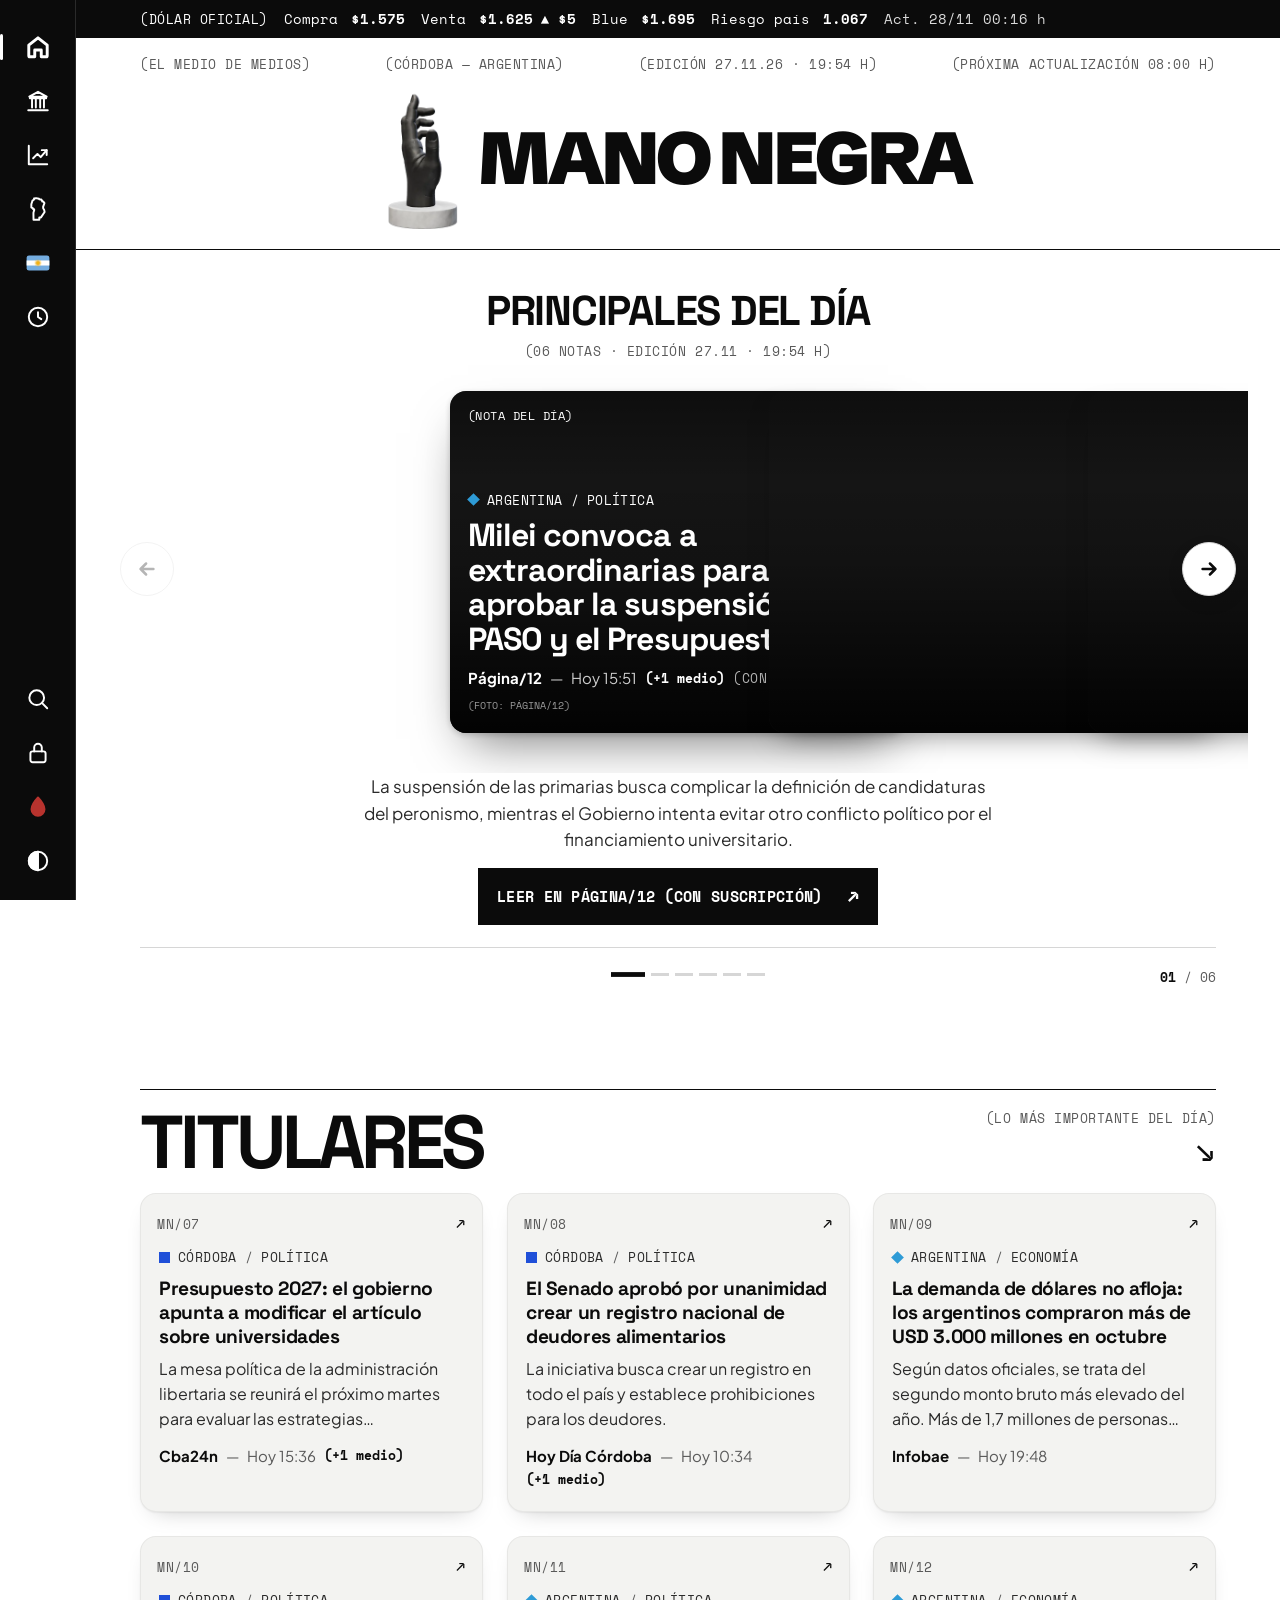
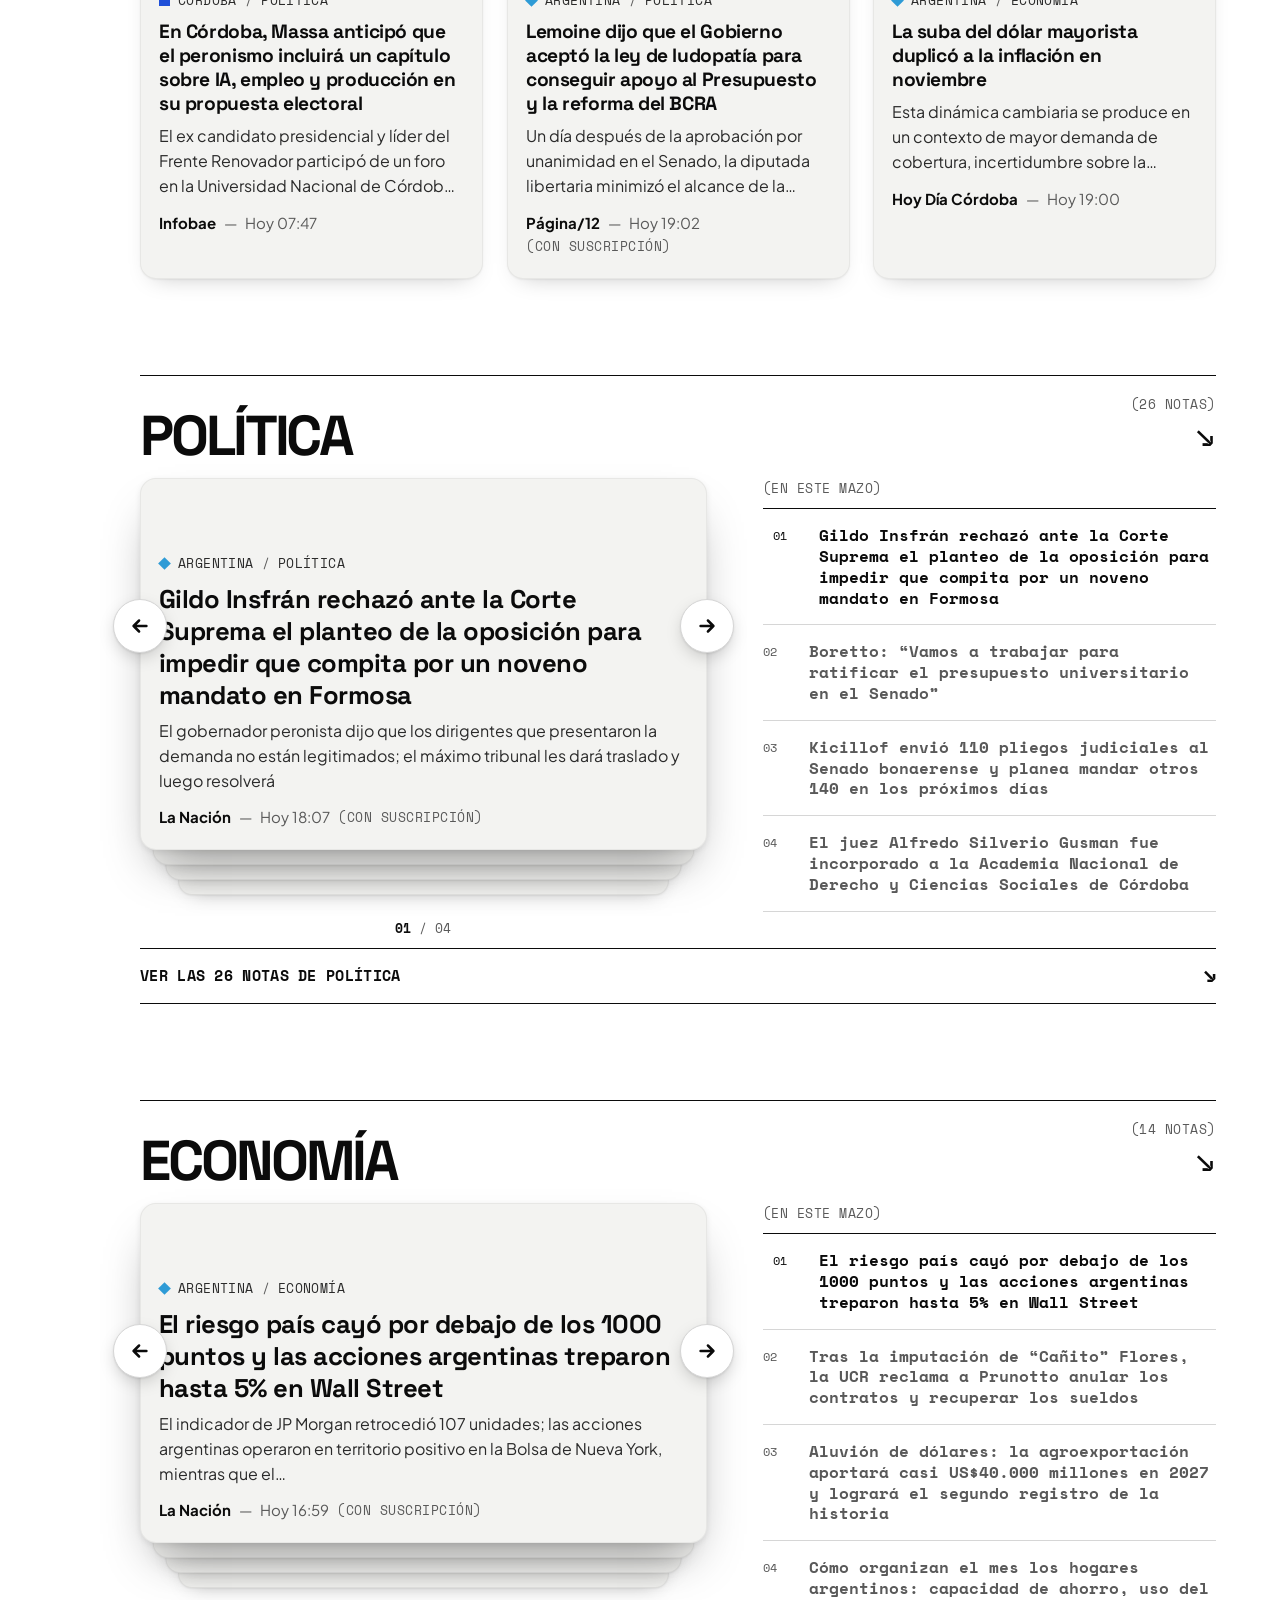
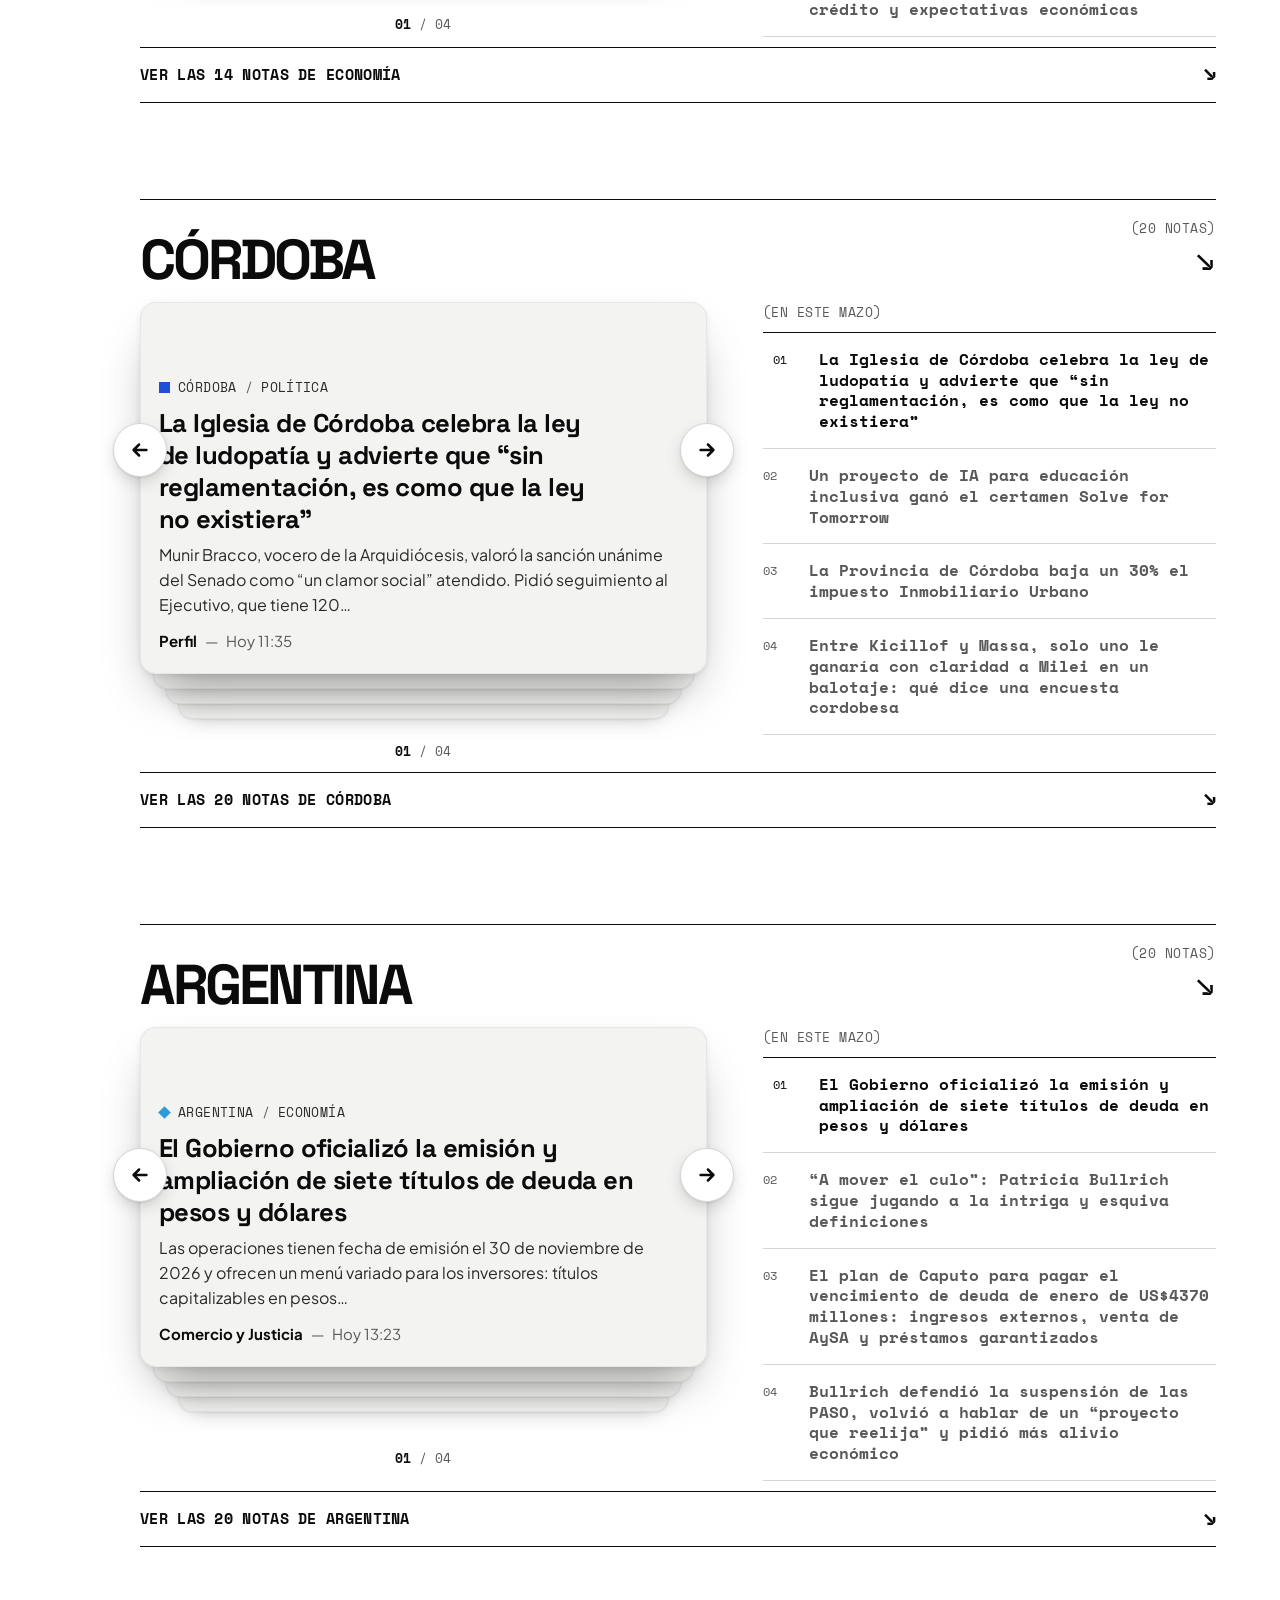
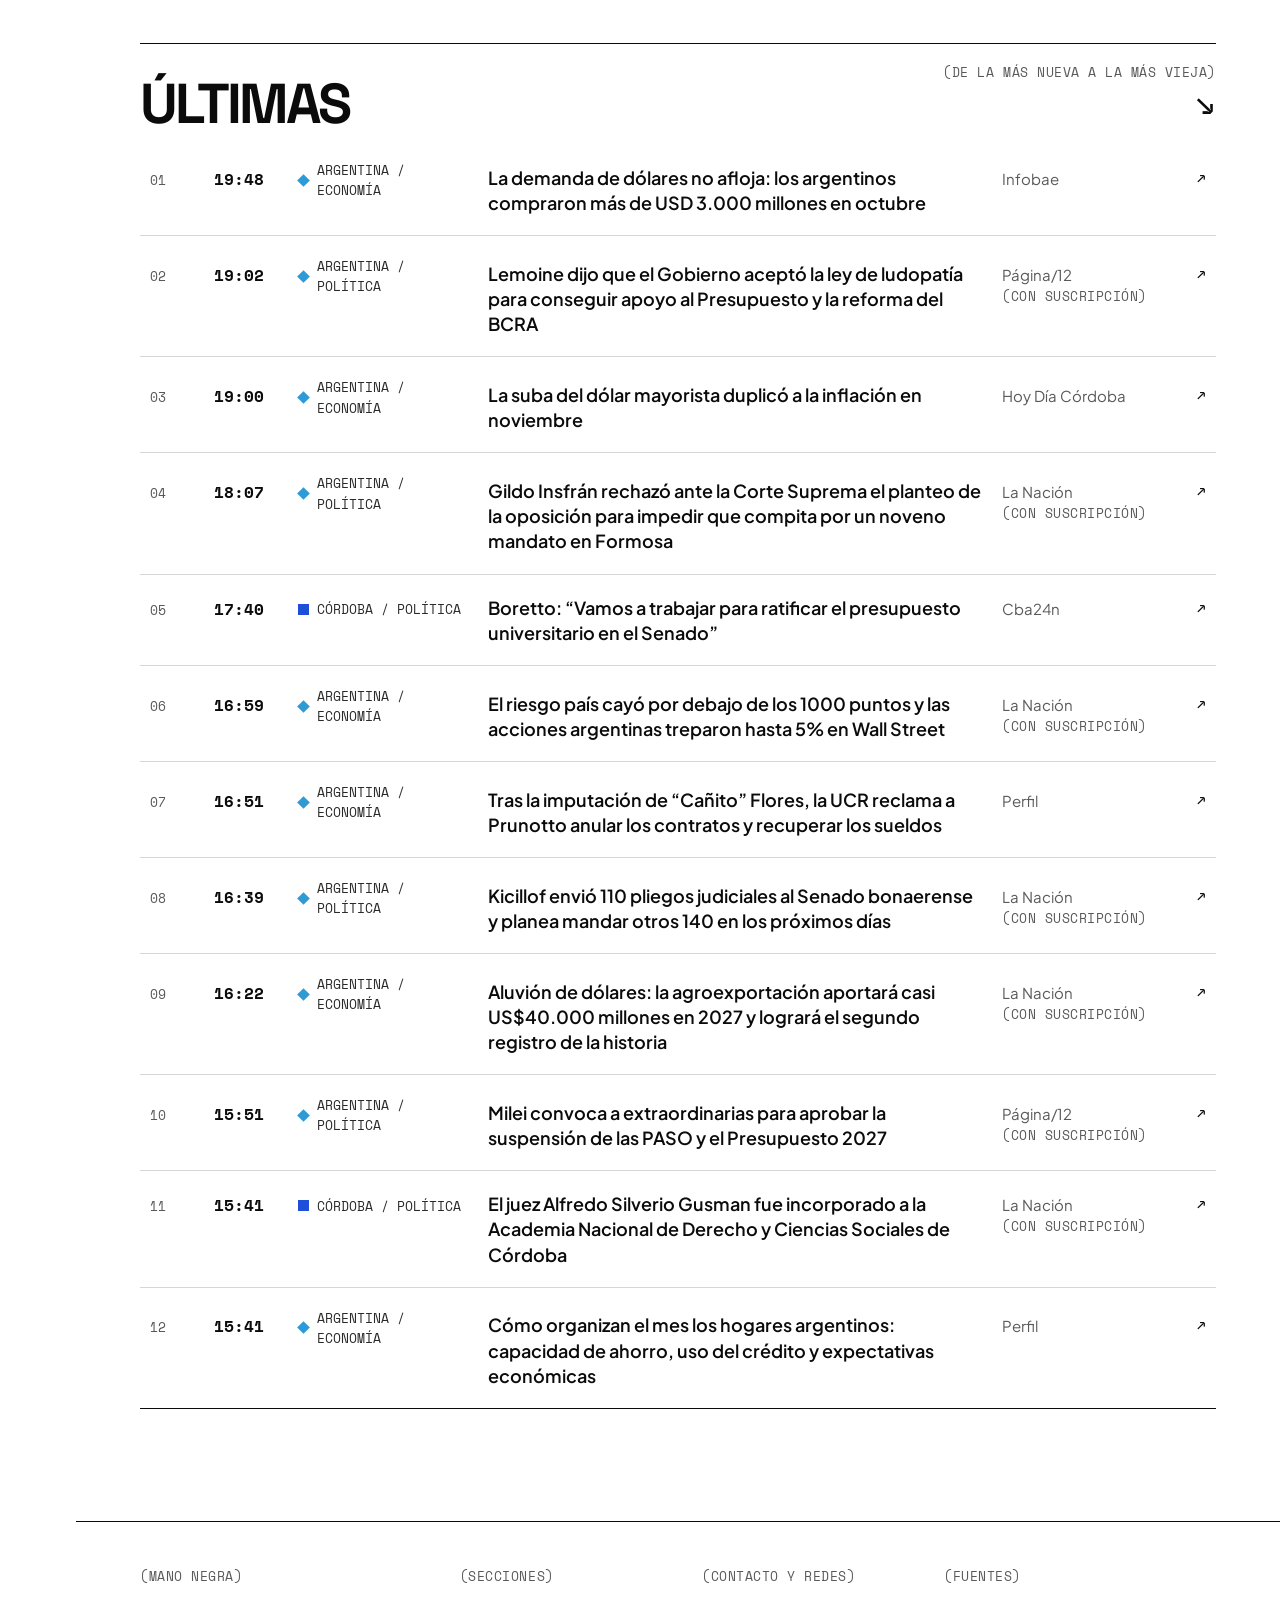
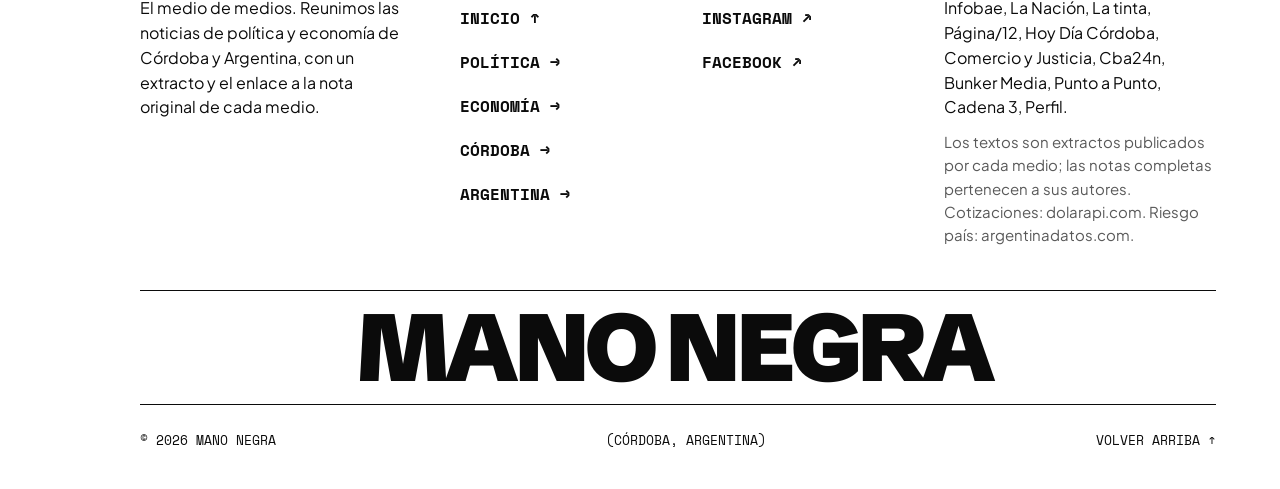
==== commit 5763e646: "Actualizar dólar" ====
--- a/index.html
+++ b/index.html
@@ -75,7 +75,7 @@
 
 <div class="dolar" role="region" aria-label="Cotización del dólar">
   <div class="envoltura dolar-in">
-    <p class="dolar-txt"><span class="dolar-nom">(Dólar oficial)</span><span class="dolar-val">Compra <b data-dolar="compra">$1.575</b></span><span class="dolar-val">Venta <b data-dolar="venta">$1.625</b><span data-dolar="tend"><span class="tend tend--sube"><span aria-hidden="true">▲</span> $5<span class="sr"> (Subió respecto de la cotización anterior)</span></span></span></span><span class="dolar-val dolar-ind">Blue <b data-ind="blue">$1.695</b></span><span class="dolar-val dolar-ind">Riesgo país <b data-ind="riesgo">1.067</b></span><span class="dolar-hora">Act. <span data-dolar="hora">27/11 19:54 h</span></span></p>
+    <p class="dolar-txt"><span class="dolar-nom">(Dólar oficial)</span><span class="dolar-val">Compra <b data-dolar="compra">$1.575</b></span><span class="dolar-val">Venta <b data-dolar="venta">$1.625</b><span data-dolar="tend"><span class="tend tend--sube"><span aria-hidden="true">▲</span> $5<span class="sr"> (Subió respecto de la cotización anterior)</span></span></span></span><span class="dolar-val dolar-ind">Blue <b data-ind="blue">$1.695</b></span><span class="dolar-val dolar-ind">Riesgo país <b data-ind="riesgo">1.067</b></span><span class="dolar-hora">Act. <span data-dolar="hora">28/11 00:16 h</span></span></p>
   </div>
 </div>
 
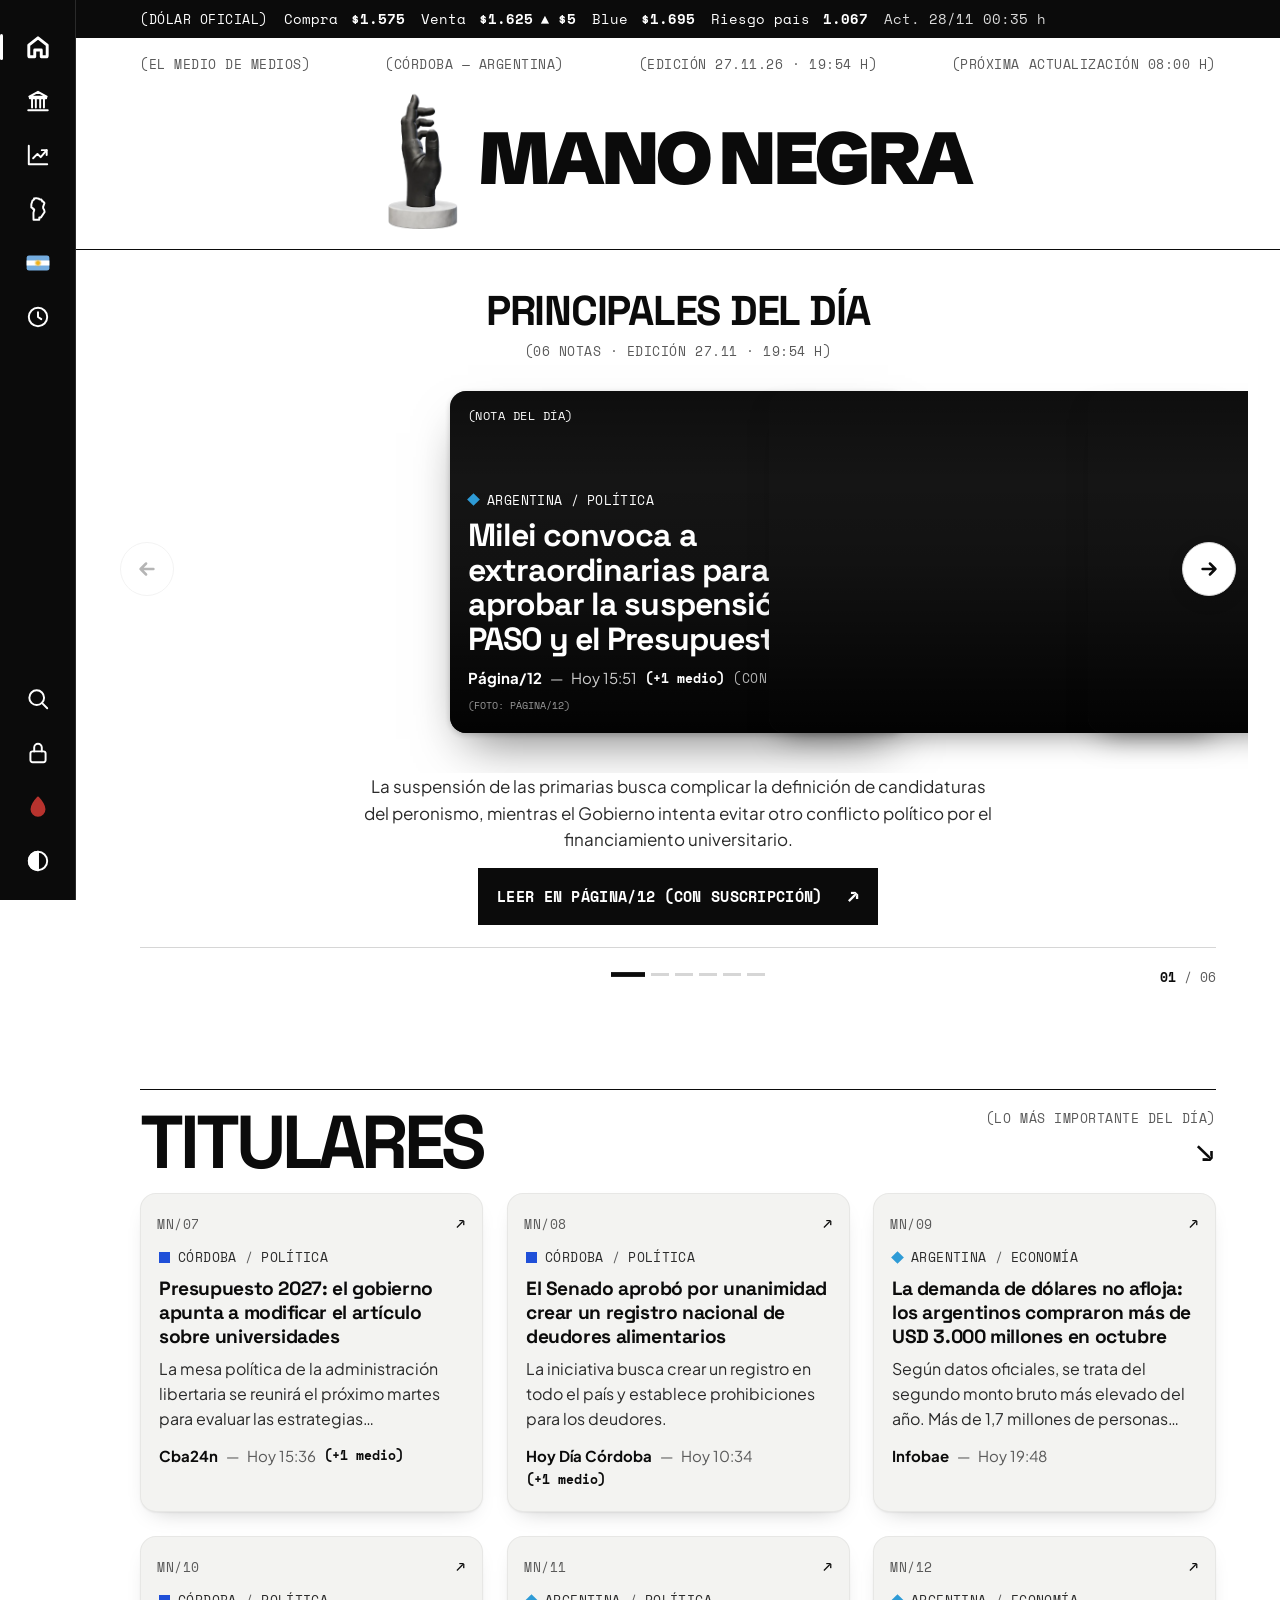
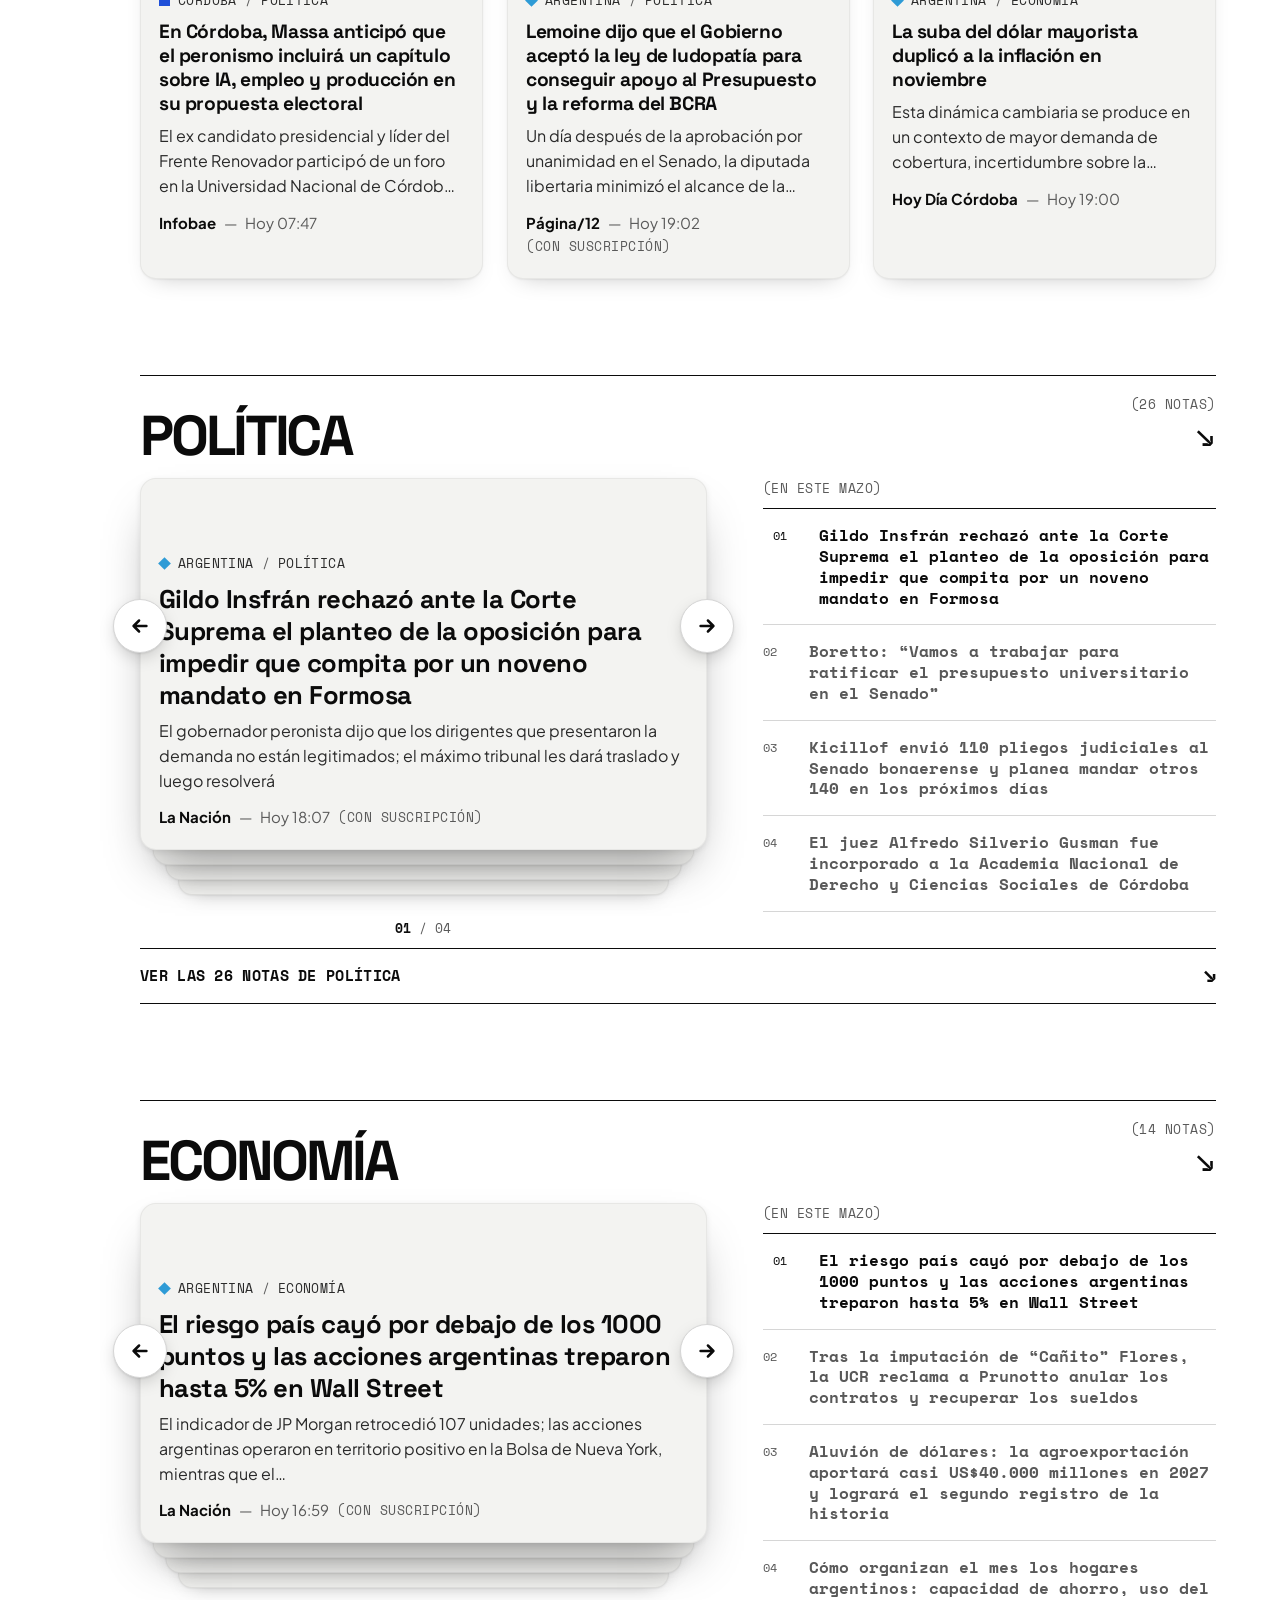
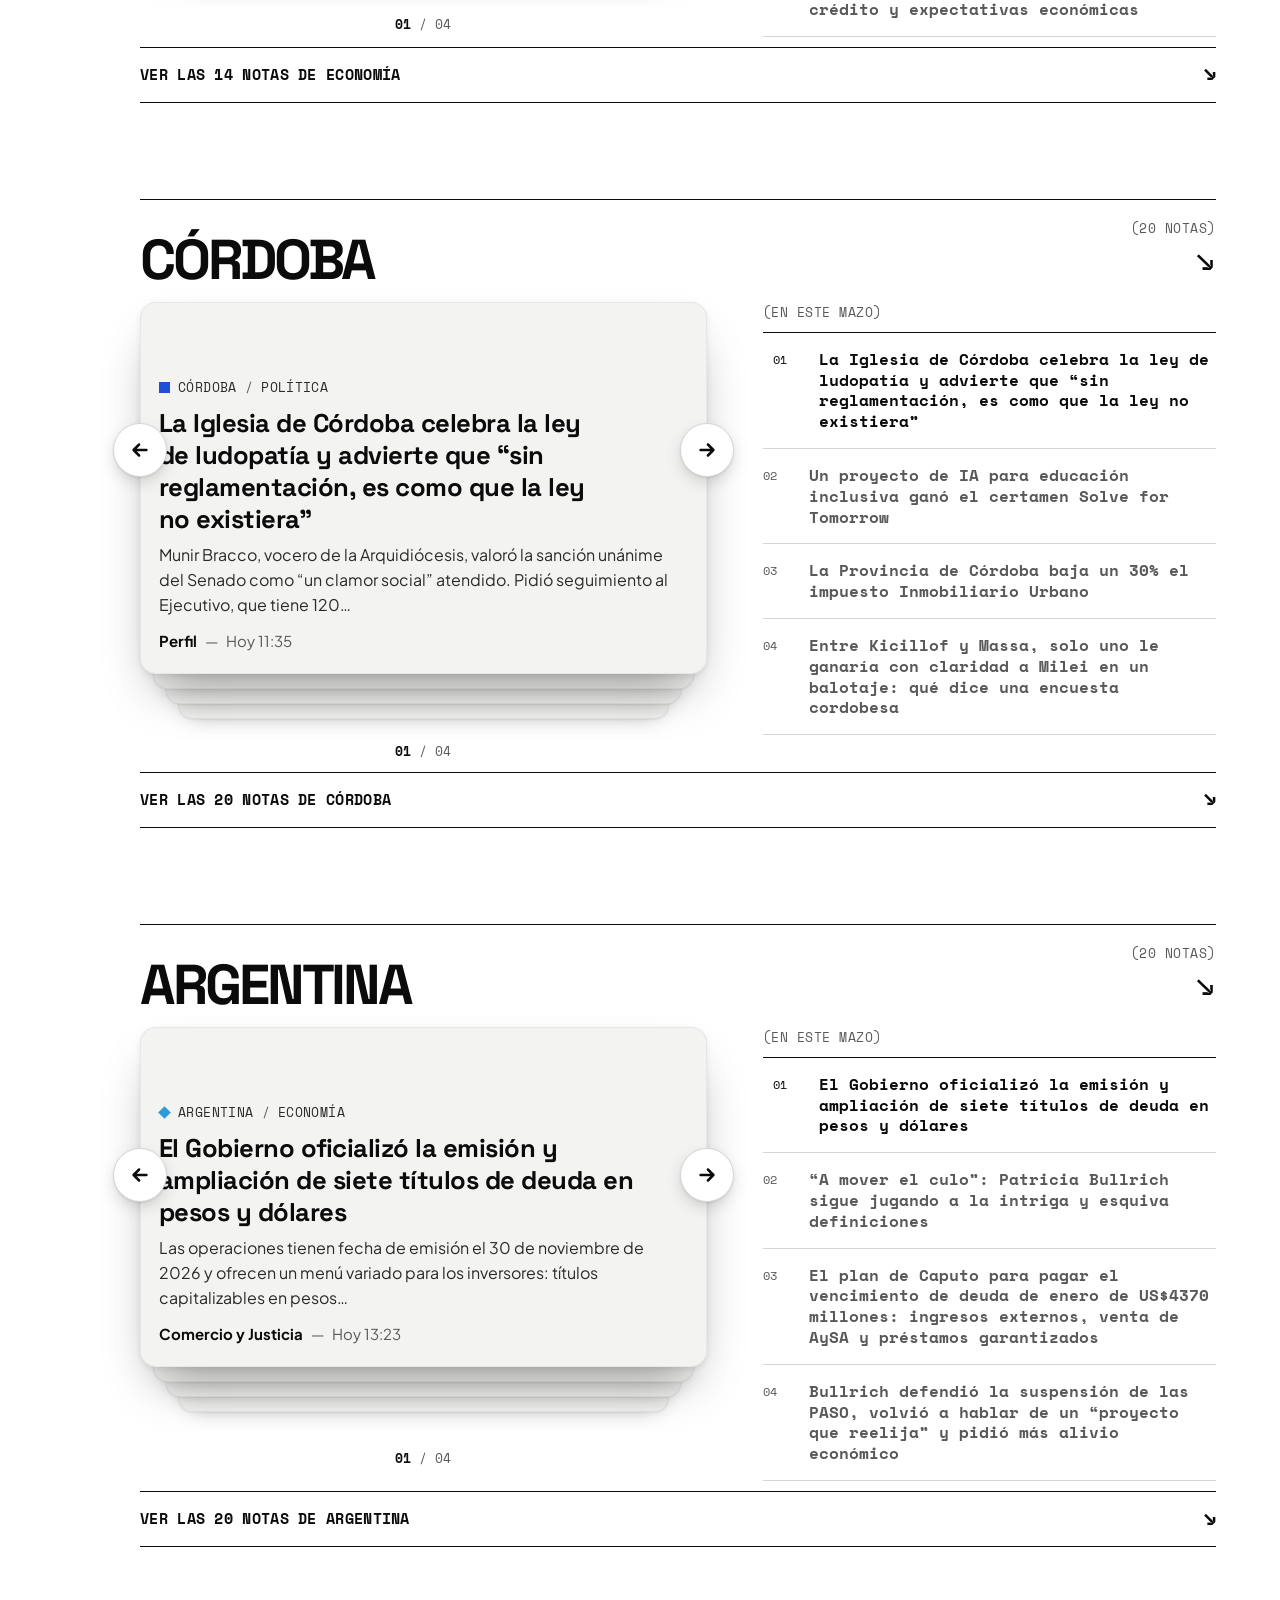
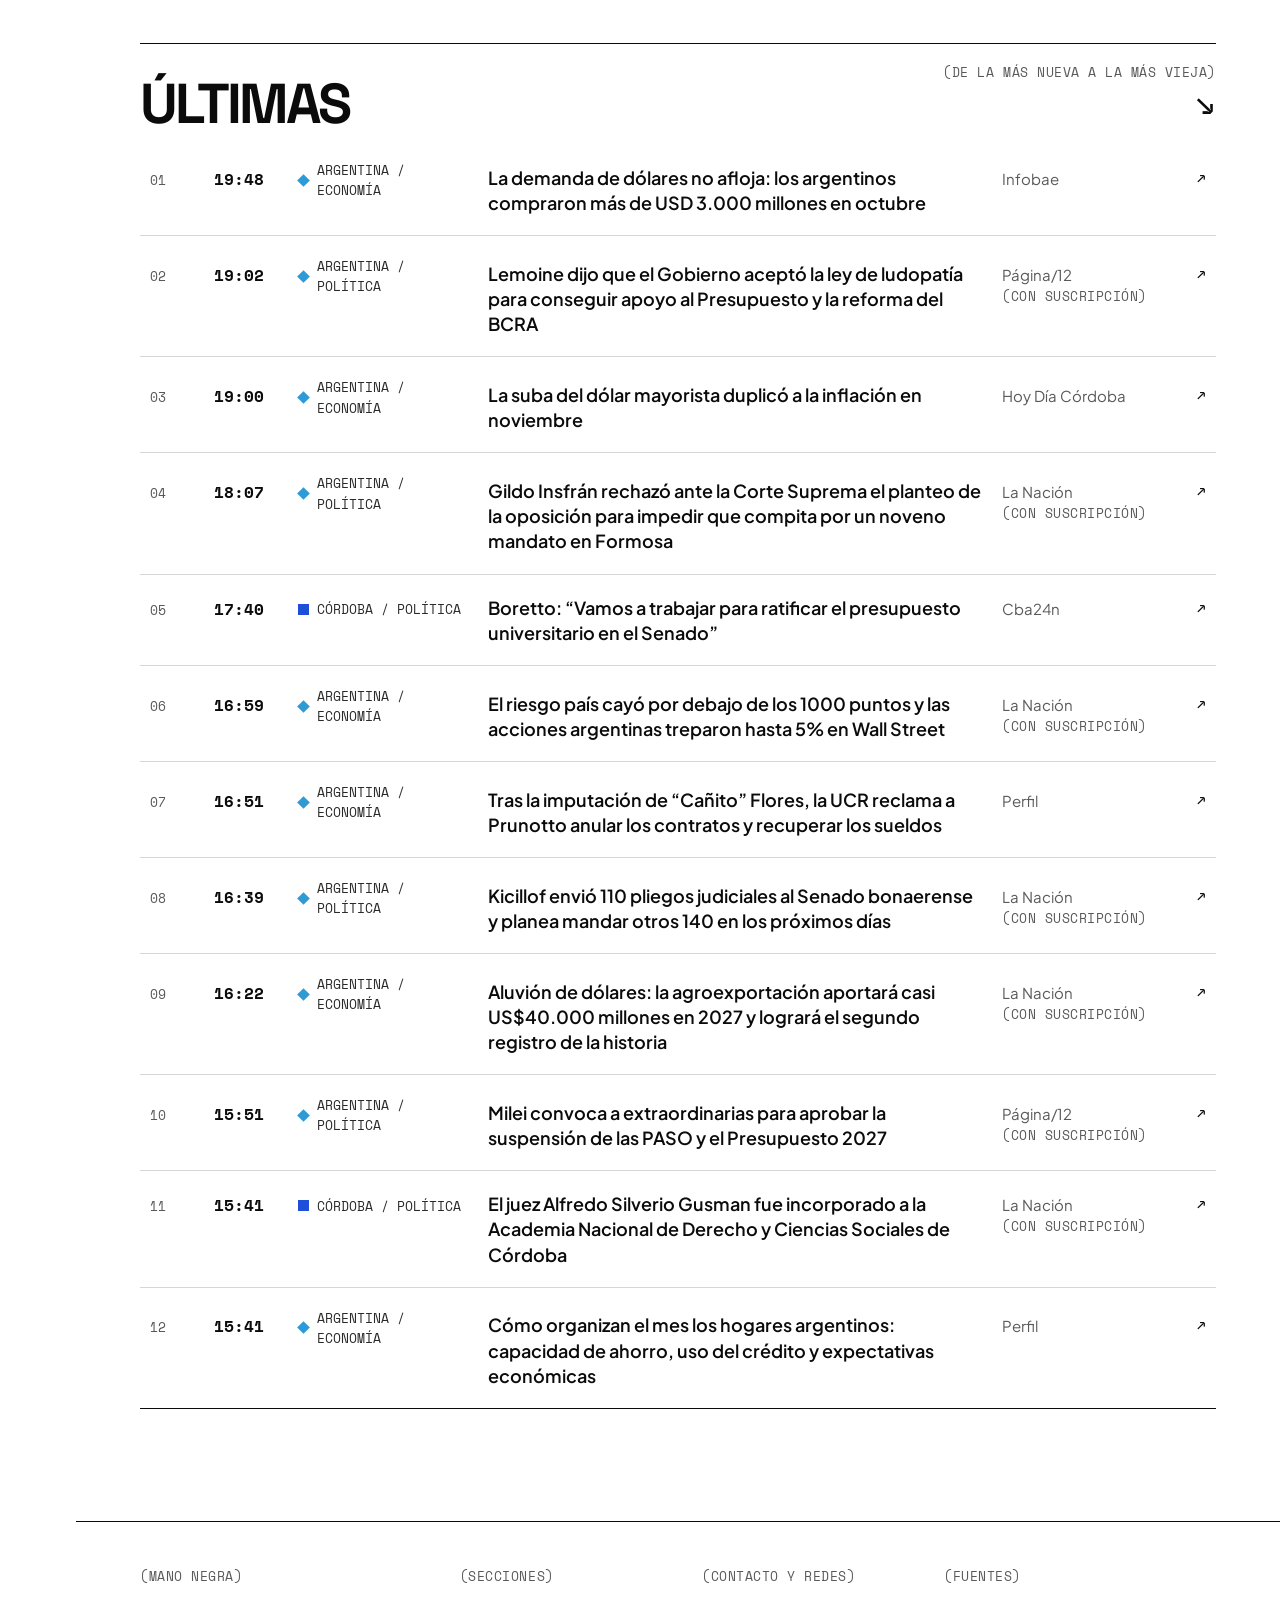
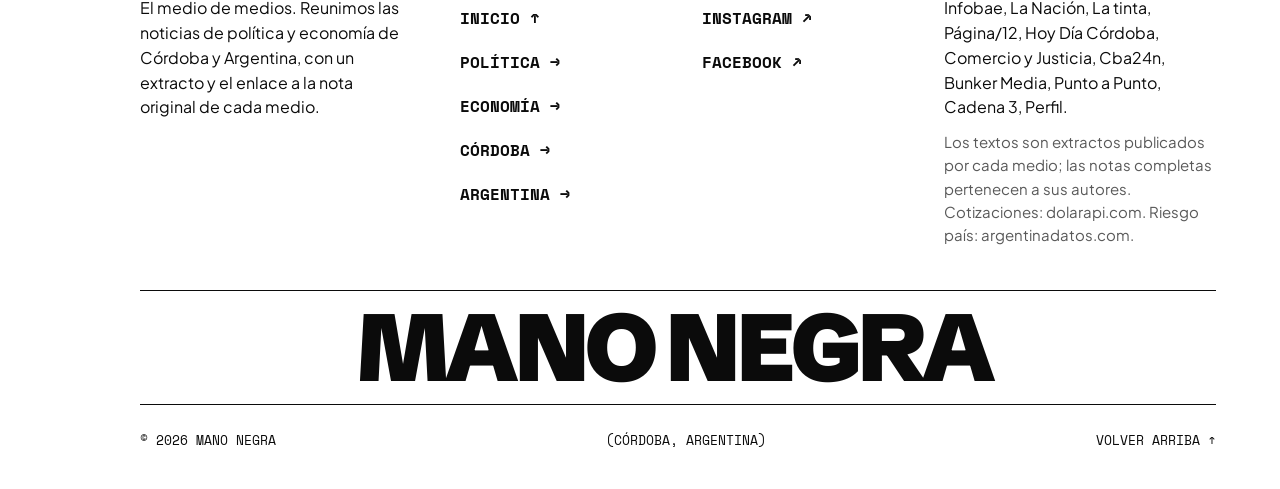
==== commit 0d23c96f: "Actualizar dólar" ====
--- a/index.html
+++ b/index.html
@@ -75,7 +75,7 @@
 
 <div class="dolar" role="region" aria-label="Cotización del dólar">
   <div class="envoltura dolar-in">
-    <p class="dolar-txt"><span class="dolar-nom">(Dólar oficial)</span><span class="dolar-val">Compra <b data-dolar="compra">$1.575</b></span><span class="dolar-val">Venta <b data-dolar="venta">$1.625</b><span data-dolar="tend"><span class="tend tend--sube"><span aria-hidden="true">▲</span> $5<span class="sr"> (Subió respecto de la cotización anterior)</span></span></span></span><span class="dolar-val dolar-ind">Blue <b data-ind="blue">$1.695</b></span><span class="dolar-val dolar-ind">Riesgo país <b data-ind="riesgo">1.067</b></span><span class="dolar-hora">Act. <span data-dolar="hora">28/11 00:16 h</span></span></p>
+    <p class="dolar-txt"><span class="dolar-nom">(Dólar oficial)</span><span class="dolar-val">Compra <b data-dolar="compra">$1.575</b></span><span class="dolar-val">Venta <b data-dolar="venta">$1.625</b><span data-dolar="tend"><span class="tend tend--sube"><span aria-hidden="true">▲</span> $5<span class="sr"> (Subió respecto de la cotización anterior)</span></span></span></span><span class="dolar-val dolar-ind">Blue <b data-ind="blue">$1.695</b></span><span class="dolar-val dolar-ind">Riesgo país <b data-ind="riesgo">1.067</b></span><span class="dolar-hora">Act. <span data-dolar="hora">28/11 00:35 h</span></span></p>
   </div>
 </div>
 
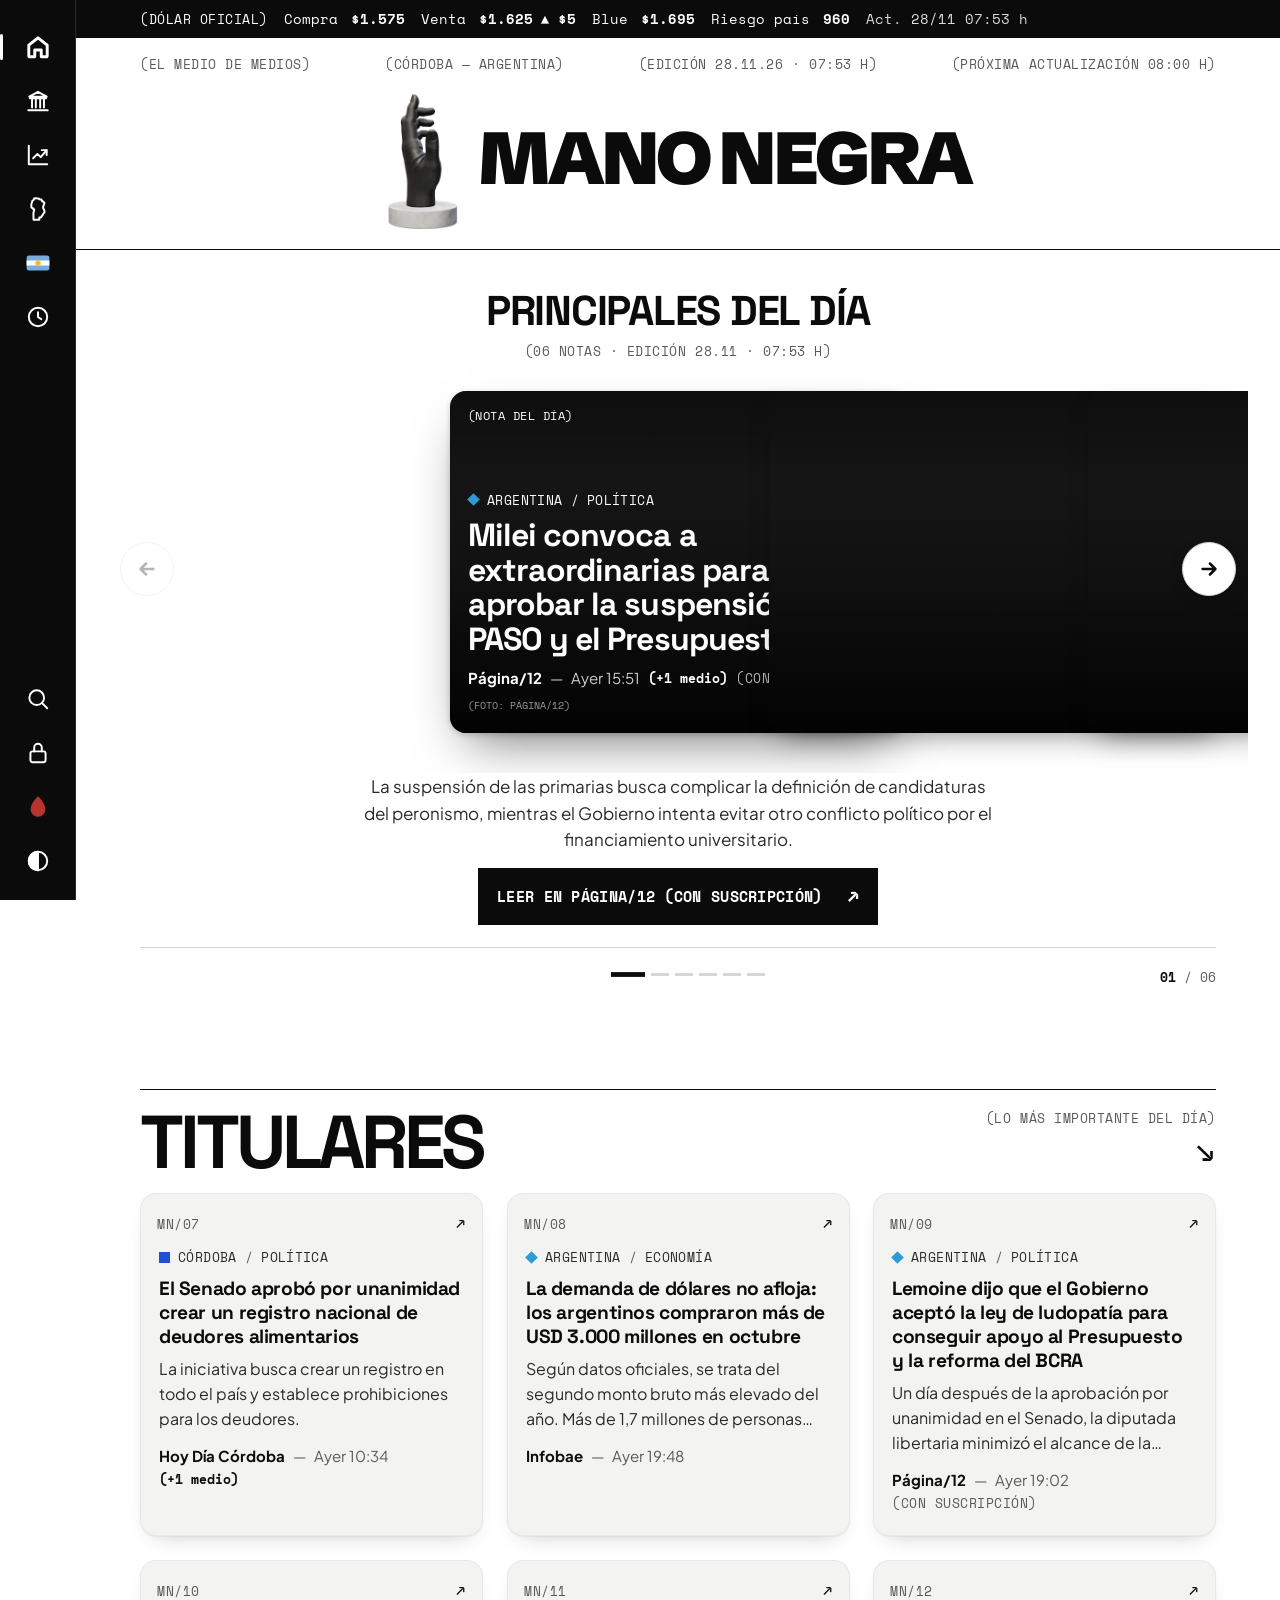
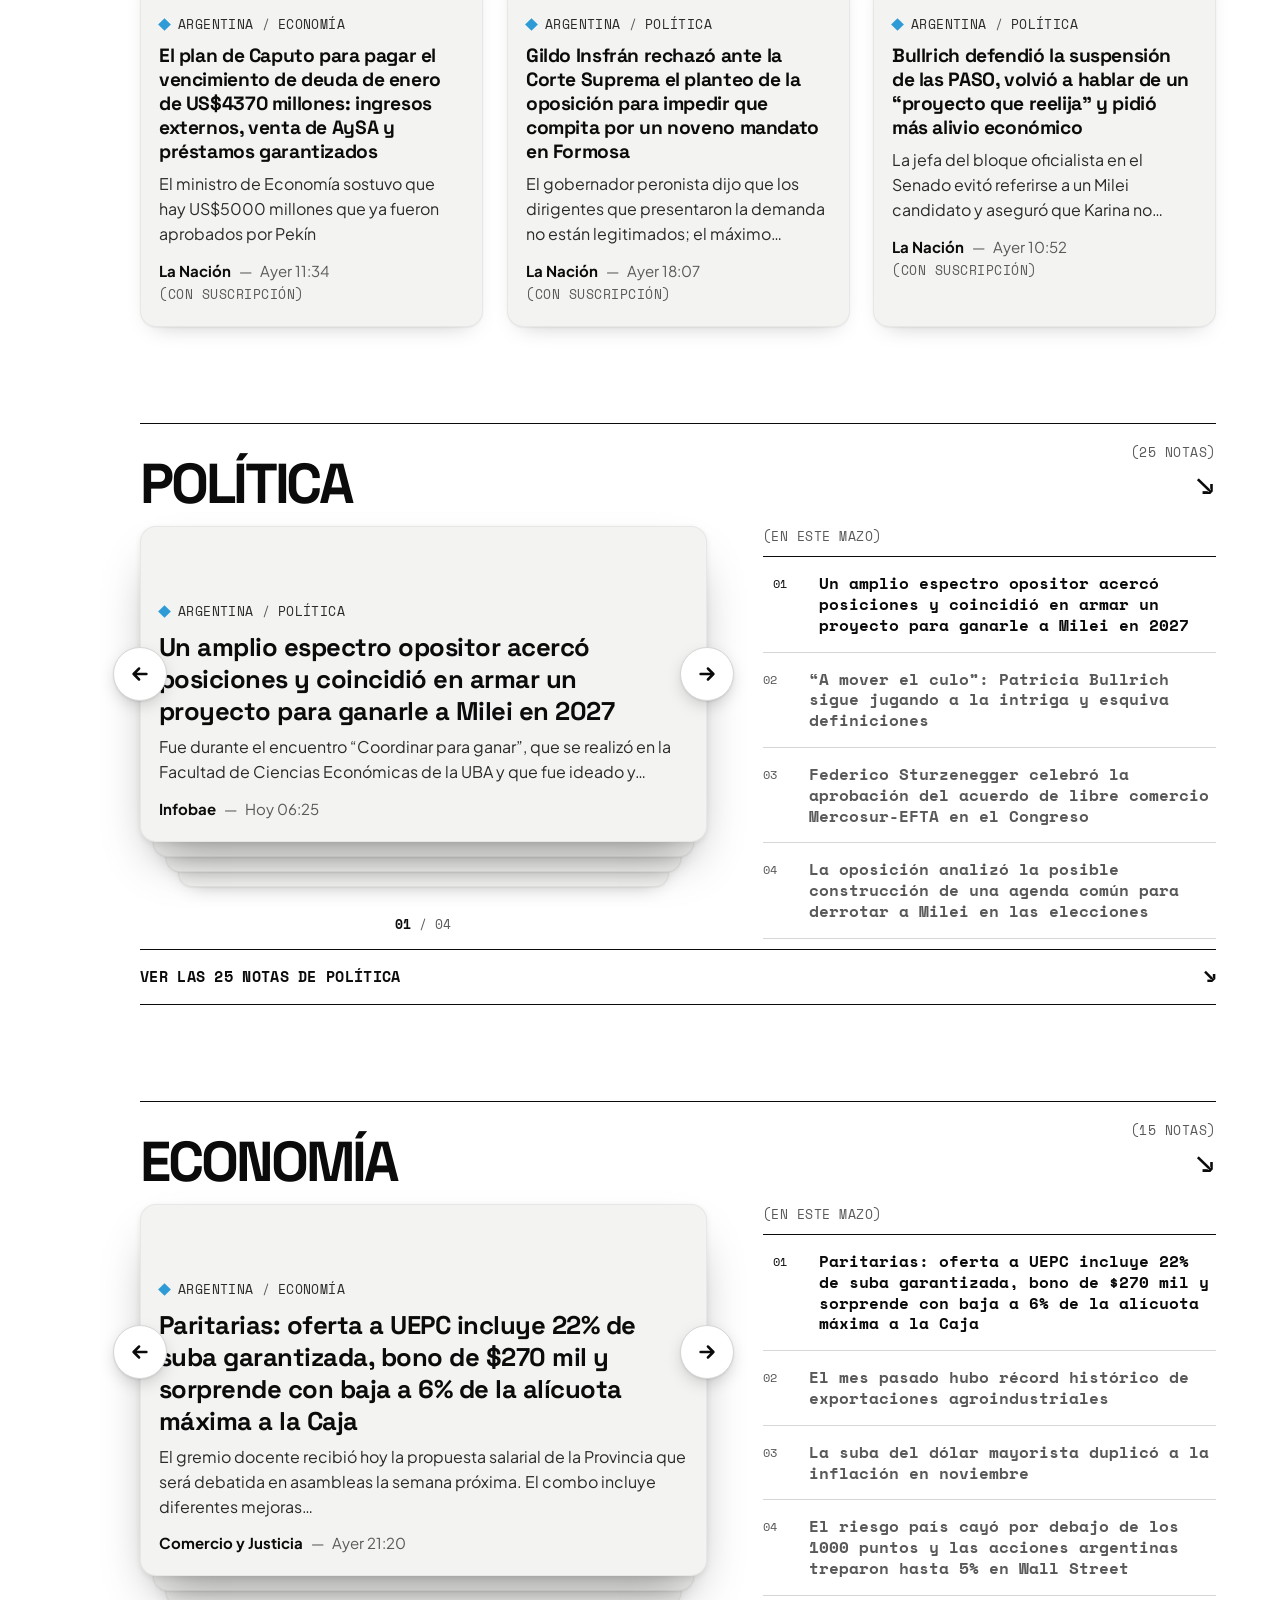
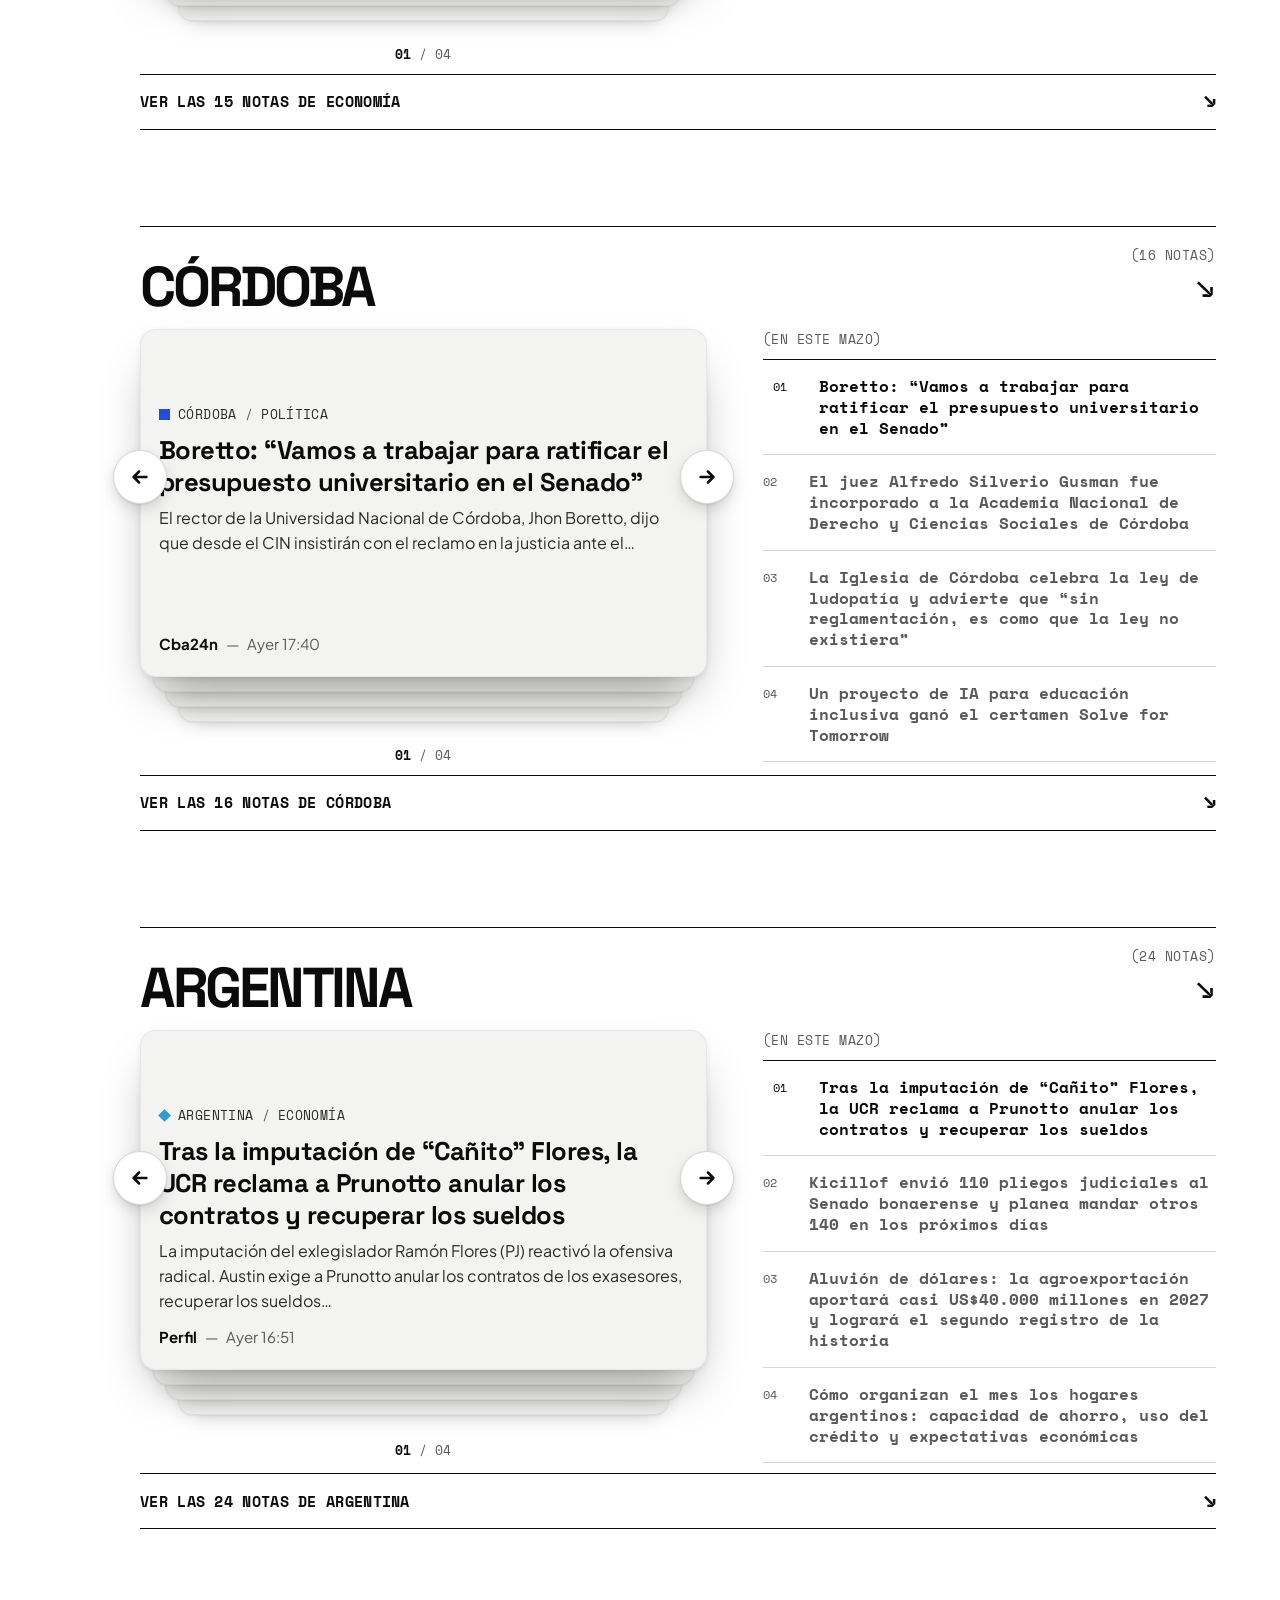
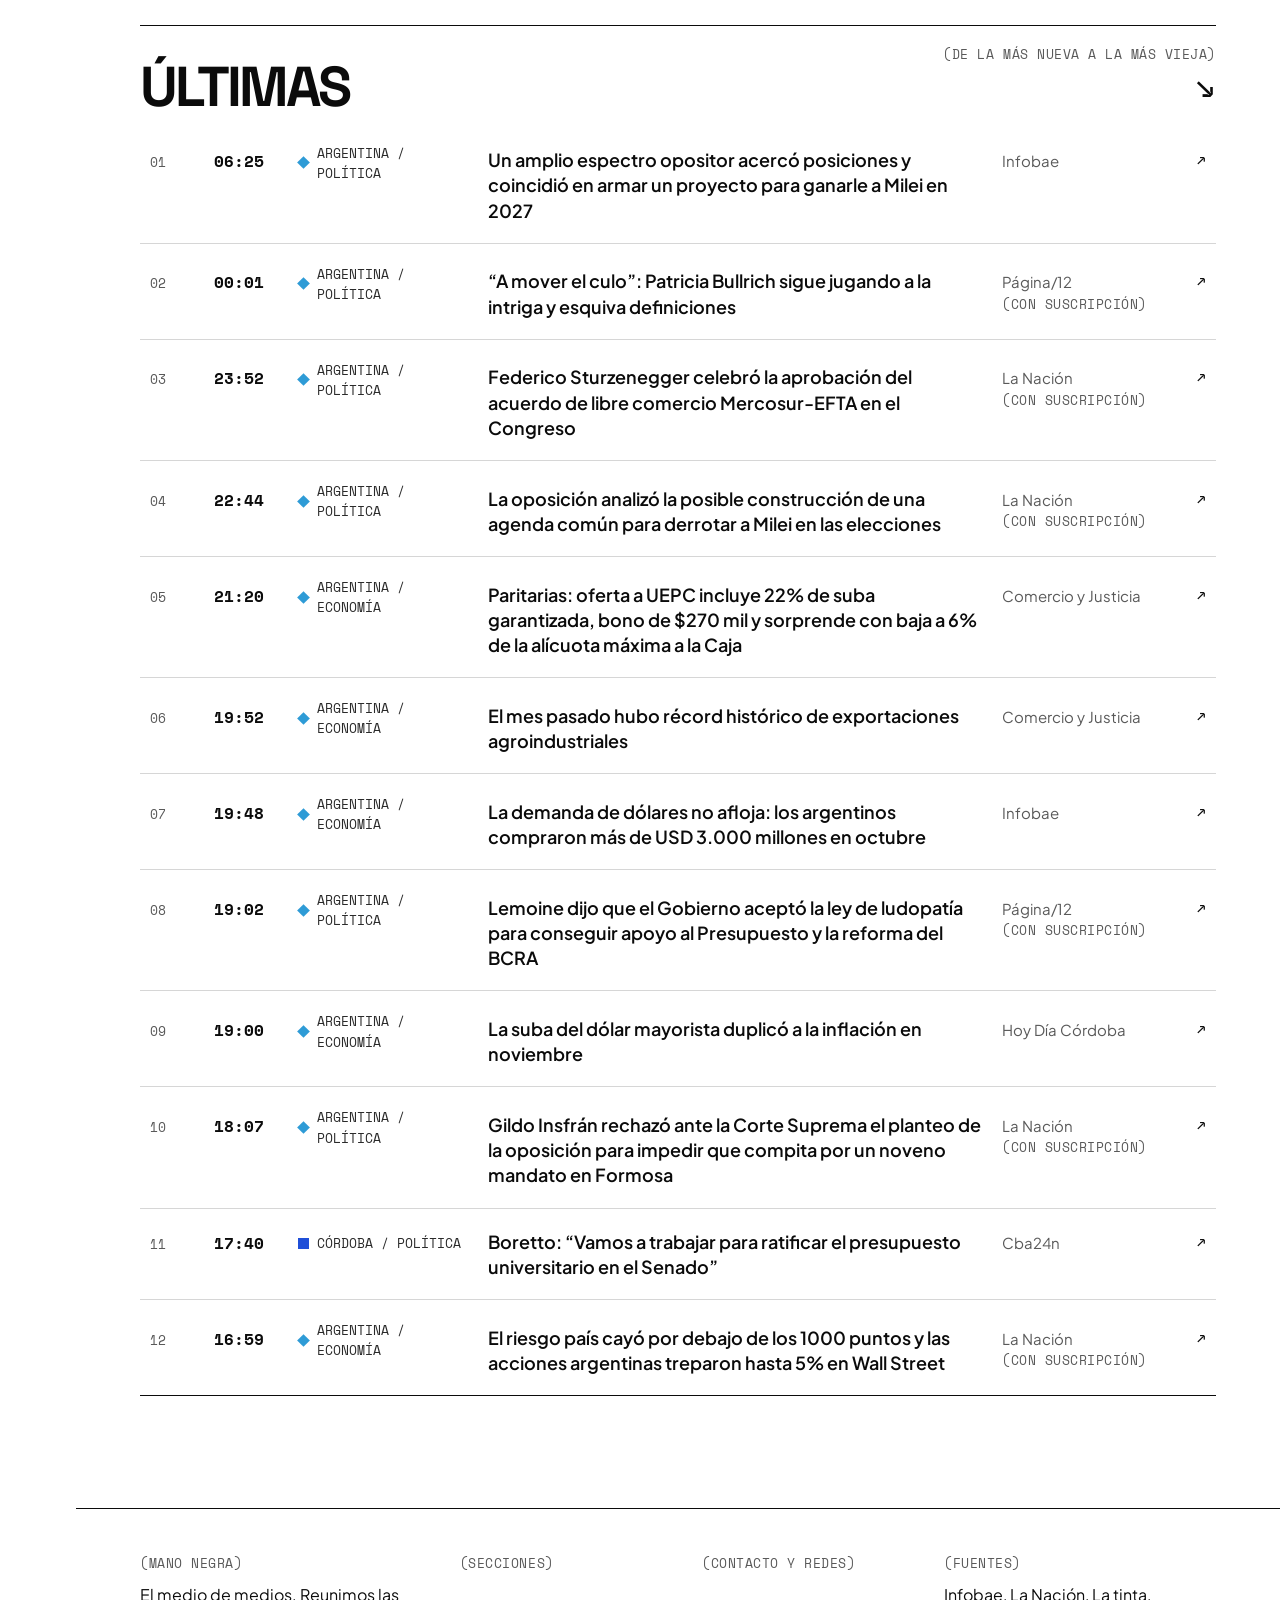
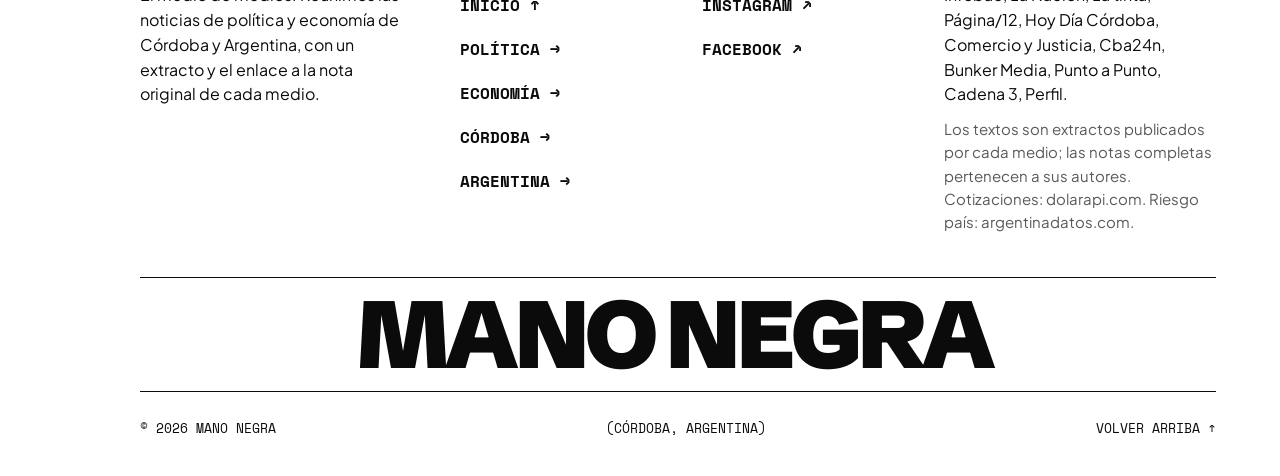
==== commit b0034a23: "Actualizar notas" ====
--- a/index.html
+++ b/index.html
@@ -75,7 +75,7 @@
 
 <div class="dolar" role="region" aria-label="Cotización del dólar">
   <div class="envoltura dolar-in">
-    <p class="dolar-txt"><span class="dolar-nom">(Dólar oficial)</span><span class="dolar-val">Compra <b data-dolar="compra">$1.575</b></span><span class="dolar-val">Venta <b data-dolar="venta">$1.625</b><span data-dolar="tend"><span class="tend tend--sube"><span aria-hidden="true">▲</span> $5<span class="sr"> (Subió respecto de la cotización anterior)</span></span></span></span><span class="dolar-val dolar-ind">Blue <b data-ind="blue">$1.695</b></span><span class="dolar-val dolar-ind">Riesgo país <b data-ind="riesgo">1.067</b></span><span class="dolar-hora">Act. <span data-dolar="hora">28/11 00:35 h</span></span></p>
+    <p class="dolar-txt"><span class="dolar-nom">(Dólar oficial)</span><span class="dolar-val">Compra <b data-dolar="compra">$1.575</b></span><span class="dolar-val">Venta <b data-dolar="venta">$1.625</b><span data-dolar="tend"><span class="tend tend--sube"><span aria-hidden="true">▲</span> $5<span class="sr"> (Subió respecto de la cotización anterior)</span></span></span></span><span class="dolar-val dolar-ind">Blue <b data-ind="blue">$1.695</b></span><span class="dolar-val dolar-ind">Riesgo país <b data-ind="riesgo">960</b></span><span class="dolar-hora">Act. <span data-dolar="hora">28/11 07:53 h</span></span></p>
   </div>
 </div>
 
@@ -86,8 +86,8 @@
     <ul class="cab-etiquetas">
       <li>(El medio de medios)</li>
       <li>(Córdoba — Argentina)</li>
-      <li>(Edición 27.11.26 · 19:54 h)</li>
-      <li>(Próxima actualización <span data-prox>20:00</span> h)</li>
+      <li>(Edición 28.11.26 · 07:53 h)</li>
+      <li>(Próxima actualización <span data-prox>08:00</span> h)</li>
     </ul>
     <div class="cab-marca">
       <span class="cab-mano" data-modelo="assets/3d/mano.glb?v=6e925e47" aria-hidden="true"></span>
@@ -98,7 +98,7 @@
         <span class="lupa" aria-hidden="true"></span><span>Buscar</span>
       </button>
       <p class="cab-lema">Todos los medios en un solo lugar.</p>
-      <p class="cab-fecha">Viernes 27 de noviembre de 2026</p>
+      <p class="cab-fecha">Sábado 28 de noviembre de 2026</p>
     </div>
   </div>
 </div>
@@ -112,7 +112,7 @@
     <div class="slider" data-slider>
   <header class="slider-cab">
     <h2 class="slider-titulo">Principales del día</h2>
-    <p class="etiqueta">(06 notas · Edición 27.11 · 19:54 h)</p>
+    <p class="etiqueta">(06 notas · Edición 28.11 · 07:53 h)</p>
   </header>
   <div class="slider-escena">
     <div class="slider-pista" tabindex="0" aria-label="Principales del día. Deslizá o usá las flechas para pasar."><article class="slide slide--dia es-activa" data-id="a9c268dc6f" data-sus aria-roledescription="diapositiva" aria-label="1 de 6">
@@ -122,73 +122,73 @@
       <p class="slide-top"><span>(Nota del día)</span><span class="idx" aria-hidden="true">MN/01</span></p>
       <p class="kicker"><span class="mk mk-argentina" aria-hidden="true"></span><span>Argentina</span><span class="kicker-sep" aria-hidden="true">/</span><span>Política</span></p>
       <h2 class="slide-tit"><a class="nota-link" href="https://www.pagina12.com.ar/2026/11/27/milei-convoca-a-extraordinarias-para-aprobar-la-suspension-de-las-paso-y-el-presupuesto-2027/" target="_blank" rel="noopener">Milei convoca a extraordinarias para aprobar la suspensión de las PASO y el Presupuesto 2027</a></h2>
-      <p class="meta"><span class="meta-fuente">Página/12</span><span class="meta-sep" aria-hidden="true">—</span><time datetime="2026-11-27T15:51-03:00" data-rel>Hoy 15:51</time> <span class="tag-otros">(+1 medio)</span> <span class="tag-sus">(Con suscripción)</span></p>
+      <p class="meta"><span class="meta-fuente">Página/12</span><span class="meta-sep" aria-hidden="true">—</span><time datetime="2026-11-27T15:51-03:00" data-rel>Ayer 15:51</time> <span class="tag-otros">(+1 medio)</span> <span class="tag-sus">(Con suscripción)</span></p>
       <p class="slide-cred">(Foto: Página/12)</p>
     </div>
   </div>
-</article><article class="slide slide--dia slide--relleno" data-id="814d0dfc56" aria-roledescription="diapositiva" aria-label="1 de 6">
+</article><article class="slide slide--dia slide--relleno" data-id="3b7ac643ac" aria-roledescription="diapositiva" aria-label="1 de 6">
   <div class="slide-marco">
-    <figure class="foto-slide"><img src="https://wsrv.nl/?url=https%3A%2F%2Fhoydia.com.ar%2Fwp-content%2Fuploads%2F2026%2F11%2FDiputados-debate-el-Presupuesto-2027-en-medio-de-fuertes-cruces-optimized.jpeg&amp;w=900&amp;output=webp&amp;q=78" data-orig="https://hoydia.com.ar/wp-content/uploads/2026/11/Diputados-debate-el-Presupuesto-2027-en-medio-de-fuertes-cruces-optimized.jpeg" alt="Diputados aprobó el Presupuesto 2027 en medio de fuertes cruces" width="900" height="1100" fetchpriority="high" decoding="async" referrerpolicy="no-referrer"></figure>
+    <figure class="foto-slide"><img src="https://wsrv.nl/?url=https%3A%2F%2Fhoydia.com.ar%2Fwp-content%2Fuploads%2F2026%2F11%2F289-1795788740773-SFT_2026_Adelanto_dia_II-42-1000x665-1-optimized.jpg&amp;w=900&amp;output=webp&amp;q=78" data-orig="https://hoydia.com.ar/wp-content/uploads/2026/11/289-1795788740773-SFT_2026_Adelanto_dia_II-42-1000x665-1-optimized.jpg" alt="Un proyecto de IA para educación inclusiva ganó el certamen Solve for Tomorrow" width="900" height="1100" fetchpriority="high" decoding="async" referrerpolicy="no-referrer"></figure>
     <div class="slide-txt">
       <p class="slide-top"><span>(Nota del día)</span><span class="idx" aria-hidden="true">MN/01</span></p>
       <p class="kicker"><span class="mk mk-cordoba" aria-hidden="true"></span><span>Córdoba</span><span class="kicker-sep" aria-hidden="true">/</span><span>Política</span></p>
-      <h2 class="slide-tit"><a class="nota-link" href="https://hoydia.com.ar/politica/nacional/presupuesto-diputados-cruces/" target="_blank" rel="noopener">Diputados aprobó el Presupuesto 2027 en medio de fuertes cruces</a></h2>
-      <p class="meta"><span class="meta-fuente">Hoy Día Córdoba</span><span class="meta-sep" aria-hidden="true">—</span><time datetime="2026-11-27T07:22-03:00" data-rel>Hoy 07:22</time></p>
+      <h2 class="slide-tit"><a class="nota-link" href="https://hoydia.com.ar/tecnologia/un-proyecto-de-inteligencia-artificial-para-educacion-inclusiva-gano-solve-for-tomorrow/" target="_blank" rel="noopener">Un proyecto de IA para educación inclusiva ganó el certamen Solve for Tomorrow</a></h2>
+      <p class="meta"><span class="meta-fuente">Hoy Día Córdoba</span><span class="meta-sep" aria-hidden="true">—</span><time datetime="2026-11-27T10:12-03:00" data-rel>Ayer 10:12</time></p>
       <p class="slide-cred">(Foto: Hoy Día Córdoba)</p>
     </div>
   </div>
-</article><article class="slide" data-id="890ac48fab" aria-roledescription="diapositiva" aria-label="2 de 6">
+</article><article class="slide" data-id="aec1215436" aria-roledescription="diapositiva" aria-label="2 de 6">
+  <div class="slide-marco">
+    <figure class="foto-slide"><img src="https://wsrv.nl/?url=https%3A%2F%2Fsrt-assets.tadevel-cdn.com%2F6b0997d1ac9a07069d08440c%2F720.jpeg&amp;w=900&amp;output=webp&amp;q=78" data-orig="https://srt-assets.tadevel-cdn.com/6b0997d1ac9a07069d08440c/720.jpeg" alt="La Iglesia celebró la sanción de la ley de Ludopatía: “Es un triunfo colectivo de toda la sociedad argentina”" width="900" height="1100" loading="lazy" decoding="async" referrerpolicy="no-referrer"></figure>
+    <div class="slide-txt">
+      <p class="slide-top"><span>(Principal)</span><span class="idx" aria-hidden="true">MN/02</span></p>
+      <p class="kicker"><span class="mk mk-cordoba" aria-hidden="true"></span><span>Córdoba</span><span class="kicker-sep" aria-hidden="true">/</span><span>Política</span></p>
+      <h2 class="slide-tit"><a class="nota-link" href="https://www.cba24n.com.ar/argentina/la-iglesia-celebro-la-sancion-de-la-ley-de-ludopatia---es-un-triunfo-colectivo-de-toda-la-sociedad-argentina-_a6b09940eac9a07069d0815fc" target="_blank" rel="noopener">La Iglesia celebró la sanción de la ley de Ludopatía: “Es un triunfo colectivo de toda la sociedad argentina”</a></h2>
+      <p class="meta"><span class="meta-fuente">Cba24n</span><span class="meta-sep" aria-hidden="true">—</span><time datetime="2026-11-27T11:49-03:00" data-rel>Ayer 11:49</time> <span class="tag-otros">(+1 medio)</span></p>
+      <p class="slide-cred">(Foto: Cba24n)</p>
+    </div>
+  </div>
+</article><article class="slide" data-id="890ac48fab" aria-roledescription="diapositiva" aria-label="3 de 6">
   <div class="slide-marco">
     <figure class="foto-slide"><img src="https://comercioyjusticia.info/wp-content/uploads/2024/03/Casa-Rosada.jpg" alt="Sesiones extraordinarias: el Gobierno priorizó Malvinas, Super RIGI y suspensión de las PASO" width="900" height="1100" loading="lazy" decoding="async" referrerpolicy="no-referrer"></figure>
     <div class="slide-txt">
-      <p class="slide-top"><span>(Principal)</span><span class="idx" aria-hidden="true">MN/02</span></p>
+      <p class="slide-top"><span>(Principal)</span><span class="idx" aria-hidden="true">MN/03</span></p>
       <p class="kicker"><span class="mk mk-cordoba" aria-hidden="true"></span><span>Córdoba</span><span class="kicker-sep" aria-hidden="true">/</span><span>Política</span></p>
       <h2 class="slide-tit"><a class="nota-link" href="https://comercioyjusticia.info/lo-ultimo/sesiones-extraordinarias-el-gobierno-priorizo-malvinas-super-rigi-y-suspension-de-las-paso/" target="_blank" rel="noopener">Sesiones extraordinarias: el Gobierno priorizó Malvinas, Super RIGI y suspensión de las PASO</a></h2>
-      <p class="meta"><span class="meta-fuente">Comercio y Justicia</span><span class="meta-sep" aria-hidden="true">—</span><time datetime="2026-11-27T14:25-03:00" data-rel>Hoy 14:25</time> <span class="tag-otros">(+1 medio)</span></p>
+      <p class="meta"><span class="meta-fuente">Comercio y Justicia</span><span class="meta-sep" aria-hidden="true">—</span><time datetime="2026-11-27T14:25-03:00" data-rel>Ayer 14:25</time> <span class="tag-otros">(+1 medio)</span></p>
       <p class="slide-cred">(Foto: Comercio y Justicia)</p>
     </div>
   </div>
-</article><article class="slide" data-id="aec1215436" aria-roledescription="diapositiva" aria-label="3 de 6">
+</article><article class="slide" data-id="01a828f70b" aria-roledescription="diapositiva" aria-label="4 de 6">
   <div class="slide-marco">
-    <figure class="foto-slide"><img src="https://wsrv.nl/?url=https%3A%2F%2Fsrt-assets.tadevel-cdn.com%2F6b0997d1ac9a07069d08440c%2F720.jpeg&amp;w=900&amp;output=webp&amp;q=78" data-orig="https://srt-assets.tadevel-cdn.com/6b0997d1ac9a07069d08440c/720.jpeg" alt="La Iglesia celebró la sanción de la ley de Ludopatía: “Es un triunfo colectivo de toda la sociedad argentina”" width="900" height="1100" loading="lazy" decoding="async" referrerpolicy="no-referrer"></figure>
-    <div class="slide-txt">
-      <p class="slide-top"><span>(Principal)</span><span class="idx" aria-hidden="true">MN/03</span></p>
-      <p class="kicker"><span class="mk mk-cordoba" aria-hidden="true"></span><span>Córdoba</span><span class="kicker-sep" aria-hidden="true">/</span><span>Política</span></p>
-      <h2 class="slide-tit"><a class="nota-link" href="https://www.cba24n.com.ar/argentina/la-iglesia-celebro-la-sancion-de-la-ley-de-ludopatia---es-un-triunfo-colectivo-de-toda-la-sociedad-argentina-_a6b09940eac9a07069d0815fc" target="_blank" rel="noopener">La Iglesia celebró la sanción de la ley de Ludopatía: “Es un triunfo colectivo de toda la sociedad argentina”</a></h2>
-      <p class="meta"><span class="meta-fuente">Cba24n</span><span class="meta-sep" aria-hidden="true">—</span><time datetime="2026-11-27T11:49-03:00" data-rel>Hoy 11:49</time> <span class="tag-otros">(+1 medio)</span></p>
-      <p class="slide-cred">(Foto: Cba24n)</p>
-    </div>
-  </div>
-</article><article class="slide" data-id="6c6b43571b" aria-roledescription="diapositiva" aria-label="4 de 6">
-  <div class="slide-marco">
-    <figure class="foto-slide"><img src="https://wsrv.nl/?url=https%3A%2F%2Fmedia.perfil.com%2Fprod%2Fimages%2Fgm_preview%2F193bd4a96fc4-dolares-2350363.webp&amp;w=900&amp;output=webp&amp;q=78" data-orig="https://media.perfil.com/prod/images/gm_preview/193bd4a96fc4-dolares-2350363.webp" alt="El dólar en Córdoba: cuánto a cotiza este viernes 27 de noviembre" width="900" height="1100" loading="lazy" decoding="async" referrerpolicy="no-referrer"></figure>
+    <figure class="foto-slide"><img src="https://wsrv.nl/?url=https%3A%2F%2Fsrt-assets.tadevel-cdn.com%2F6b09d56758cc08cf5f682b55%2F720.jpeg&amp;w=900&amp;output=webp&amp;q=78" data-orig="https://srt-assets.tadevel-cdn.com/6b09d56758cc08cf5f682b55/720.jpeg" alt="Córdoba eliminará el impuesto de Sellos para la compra de maquinaria fabricada en Córdoba" width="900" height="1100" loading="lazy" decoding="async" referrerpolicy="no-referrer" style="object-position:28% 24%"></figure>
     <div class="slide-txt">
       <p class="slide-top"><span>(Principal)</span><span class="idx" aria-hidden="true">MN/04</span></p>
       <p class="kicker"><span class="mk mk-cordoba" aria-hidden="true"></span><span>Córdoba</span><span class="kicker-sep" aria-hidden="true">/</span><span>Economía</span></p>
-      <h2 class="slide-tit"><a class="nota-link" href="https://www.perfil.com/cordoba/el-dolar-en-cordoba-cuanto-a-cotiza-este-viernes-27-de-noviembre-aD6Lf2u1c6hU" target="_blank" rel="noopener">El dólar en Córdoba: cuánto a cotiza este viernes 27 de noviembre</a></h2>
-      <p class="meta"><span class="meta-fuente">Perfil</span><span class="meta-sep" aria-hidden="true">—</span><time datetime="2026-11-27T07:14-03:00" data-rel>Hoy 07:14</time> <span class="tag-otros">(+1 medio)</span></p>
-      <p class="slide-cred">(Foto: Perfil)</p>
-    </div>
-  </div>
-</article><article class="slide" data-id="01a828f70b" aria-roledescription="diapositiva" aria-label="5 de 6">
-  <div class="slide-marco">
-    <figure class="foto-slide"><img src="https://wsrv.nl/?url=https%3A%2F%2Fsrt-assets.tadevel-cdn.com%2F6b09d56758cc08cf5f682b55%2F720.jpeg&amp;w=900&amp;output=webp&amp;q=78" data-orig="https://srt-assets.tadevel-cdn.com/6b09d56758cc08cf5f682b55/720.jpeg" alt="Córdoba eliminará el impuesto de Sellos para la compra de maquinaria fabricada en Córdoba" width="900" height="1100" loading="lazy" decoding="async" referrerpolicy="no-referrer" style="object-position:28% 24%"></figure>
-    <div class="slide-txt">
-      <p class="slide-top"><span>(Principal)</span><span class="idx" aria-hidden="true">MN/05</span></p>
-      <p class="kicker"><span class="mk mk-cordoba" aria-hidden="true"></span><span>Córdoba</span><span class="kicker-sep" aria-hidden="true">/</span><span>Economía</span></p>
       <h2 class="slide-tit"><a class="nota-link" href="https://comercioyjusticia.info/economia/cordoba-eliminara-del-impuesto-de-sellos-para-la-compra-de-maquinaria-fabricada-en-cordoba/" target="_blank" rel="noopener">Córdoba eliminará el impuesto de Sellos para la compra de maquinaria fabricada en Córdoba</a></h2>
-      <p class="meta"><span class="meta-fuente">Comercio y Justicia</span><span class="meta-sep" aria-hidden="true">—</span><time datetime="2026-11-27T15:20-03:00" data-rel>Hoy 15:20</time> <span class="tag-otros">(+1 medio)</span></p>
+      <p class="meta"><span class="meta-fuente">Comercio y Justicia</span><span class="meta-sep" aria-hidden="true">—</span><time datetime="2026-11-27T15:20-03:00" data-rel>Ayer 15:20</time> <span class="tag-otros">(+1 medio)</span></p>
       <p class="slide-cred">(Foto: Cba24n)</p>
     </div>
   </div>
-</article><article class="slide" data-id="c16f5fba1b" aria-roledescription="diapositiva" aria-label="6 de 6">
+</article><article class="slide" data-id="c16f5fba1b" aria-roledescription="diapositiva" aria-label="5 de 6">
   <div class="slide-marco">
     <figure class="foto-slide"><img src="https://wsrv.nl/?url=https%3A%2F%2Fsrt-assets.tadevel-cdn.com%2F6a1edea50dd9a767e4437b51%2F720.jpeg&amp;w=900&amp;output=webp&amp;q=78" data-orig="https://srt-assets.tadevel-cdn.com/6a1edea50dd9a767e4437b51/720.jpeg" alt="Alivio en los mercados: suben acciones y bonos argentinos, y el riesgo país perfora los 950 puntos" width="900" height="1100" loading="lazy" decoding="async" referrerpolicy="no-referrer"></figure>
     <div class="slide-txt">
-      <p class="slide-top"><span>(Principal)</span><span class="idx" aria-hidden="true">MN/06</span></p>
+      <p class="slide-top"><span>(Principal)</span><span class="idx" aria-hidden="true">MN/05</span></p>
       <p class="kicker"><span class="mk mk-argentina" aria-hidden="true"></span><span>Argentina</span><span class="kicker-sep" aria-hidden="true">/</span><span>Economía</span></p>
       <h2 class="slide-tit"><a class="nota-link" href="https://comercioyjusticia.info/lo-ultimo/alivio-en-los-mercados-suben-acciones-y-bonos-argentinos-y-el-riesgo-pais-perfora-los-950-puntos/" target="_blank" rel="noopener">Alivio en los mercados: suben acciones y bonos argentinos, y el riesgo país perfora los 950 puntos</a></h2>
-      <p class="meta"><span class="meta-fuente">Comercio y Justicia</span><span class="meta-sep" aria-hidden="true">—</span><time datetime="2026-11-27T12:45-03:00" data-rel>Hoy 12:45</time> <span class="tag-otros">(+1 medio)</span></p>
+      <p class="meta"><span class="meta-fuente">Comercio y Justicia</span><span class="meta-sep" aria-hidden="true">—</span><time datetime="2026-11-27T12:45-03:00" data-rel>Ayer 12:45</time> <span class="tag-otros">(+1 medio)</span></p>
+      <p class="slide-cred">(Foto: Cba24n)</p>
+    </div>
+  </div>
+</article><article class="slide" data-id="07212d7307" aria-roledescription="diapositiva" aria-label="6 de 6">
+  <div class="slide-marco">
+    <figure class="foto-slide"><img src="https://wsrv.nl/?url=https%3A%2F%2Fsrt-assets.tadevel-cdn.com%2F6b09cda058cc08cf5f67de2b%2F720.jpeg&amp;w=900&amp;output=webp&amp;q=78" data-orig="https://srt-assets.tadevel-cdn.com/6b09cda058cc08cf5f67de2b/720.jpeg" alt="Presupuesto 2027: el gobierno apunta a modificar el artículo sobre universidades" width="900" height="1100" loading="lazy" decoding="async" referrerpolicy="no-referrer" style="object-position:59% 59%"></figure>
+    <div class="slide-txt">
+      <p class="slide-top"><span>(Principal)</span><span class="idx" aria-hidden="true">MN/06</span></p>
+      <p class="kicker"><span class="mk mk-cordoba" aria-hidden="true"></span><span>Córdoba</span><span class="kicker-sep" aria-hidden="true">/</span><span>Política</span></p>
+      <h2 class="slide-tit"><a class="nota-link" href="https://www.cba24n.com.ar/argentina/presupuesto-2027--el-gobierno-apunta-a-modificar-el-articulo-sobre-universidades_a6b09cccd58cc08cf5f67d30d" target="_blank" rel="noopener">Presupuesto 2027: el gobierno apunta a modificar el artículo sobre universidades</a></h2>
+      <p class="meta"><span class="meta-fuente">Cba24n</span><span class="meta-sep" aria-hidden="true">—</span><time datetime="2026-11-27T15:36-03:00" data-rel>Ayer 15:36</time> <span class="tag-otros">(+1 medio)</span></p>
       <p class="slide-cred">(Foto: Cba24n)</p>
     </div>
   </div>
@@ -210,68 +210,95 @@
       <h2 class="sec-tit" id="t-destacadas">Titulares</h2>
       <p class="sec-aux"><span class="etiqueta">(Lo más importante del día)</span><span class="flecha flecha--grande" aria-hidden="true">↘</span></p>
     </header>
-    <div class="grilla"><article class="card card--foto" data-id="07212d7307">
+    <div class="grilla"><article class="card card--foto" data-id="fda673e379">
   <p class="card-top"><span class="idx" aria-hidden="true">MN/07</span><span class="flecha" aria-hidden="true">↗</span></p>
-  <figure class="foto-card"><img src="https://wsrv.nl/?url=https%3A%2F%2Fsrt-assets.tadevel-cdn.com%2F6b09cda058cc08cf5f67de2b%2F720.jpeg&amp;w=640&amp;output=webp&amp;q=78" data-orig="https://srt-assets.tadevel-cdn.com/6b09cda058cc08cf5f67de2b/720.jpeg" alt="Presupuesto 2027: el gobierno apunta a modificar el artículo sobre universidades" width="640" height="400" loading="lazy" decoding="async" referrerpolicy="no-referrer" style="object-position:59% 59%"></figure>
-  <div class="card-txt">
-    <p class="kicker"><span class="mk mk-cordoba" aria-hidden="true"></span><span>Córdoba</span><span class="kicker-sep" aria-hidden="true">/</span><span>Política</span></p>
-    <h3 class="card-tit"><a class="nota-link" href="https://www.cba24n.com.ar/argentina/presupuesto-2027--el-gobierno-apunta-a-modificar-el-articulo-sobre-universidades_a6b09cccd58cc08cf5f67d30d" target="_blank" rel="noopener">Presupuesto 2027: el gobierno apunta a modificar el artículo sobre universidades</a></h3>
-    <p class="card-bajada">La mesa política de la administración libertaria se reunirá el próximo martes para evaluar las estrategias parlamentarias sobre el proyecto que cuenta con media sanción de…</p>
-    <p class="meta"><span class="meta-fuente">Cba24n</span><span class="meta-sep" aria-hidden="true">—</span><time datetime="2026-11-27T15:36-03:00" data-rel>Hoy 15:36</time> <span class="tag-otros">(+1 medio)</span></p>
-  </div>
-</article><article class="card card--foto" data-id="fda673e379">
-  <p class="card-top"><span class="idx" aria-hidden="true">MN/08</span><span class="flecha" aria-hidden="true">↗</span></p>
   <figure class="foto-card"><img src="https://wsrv.nl/?url=https%3A%2F%2Fgrupooctubre-pagina12-prod.web.arc-cdn.net%2Fresizer%2Fv2%2FGM2TSY3EMU3DQYJVMVSGGMJZGY.jpg%3Fauth%3D36cb6330c158de208b35a7915426ccedb5fbe24bc9eb6f904c844083238b21d8%26smart%3Dtrue%26width%3D1200%26height%3D799&amp;w=640&amp;output=webp&amp;q=78" data-orig="https://grupooctubre-pagina12-prod.web.arc-cdn.net/resizer/v2/GM2TSY3EMU3DQYJVMVSGGMJZGY.jpg?auth=36cb6330c158de208b35a7915426ccedb5fbe24bc9eb6f904c844083238b21d8&amp;smart=true&amp;width=1200&amp;height=799" alt="El Senado aprobó por unanimidad crear un registro nacional de deudores alimentarios" width="640" height="400" loading="lazy" decoding="async" referrerpolicy="no-referrer"></figure>
   <div class="card-txt">
     <p class="kicker"><span class="mk mk-cordoba" aria-hidden="true"></span><span>Córdoba</span><span class="kicker-sep" aria-hidden="true">/</span><span>Política</span></p>
     <h3 class="card-tit"><a class="nota-link" href="https://hoydia.com.ar/politica/nacional/el-senado-aprobo-por-unanimidad-crear-un-registro-nacional-de-deudores-alimentarios/" target="_blank" rel="noopener">El Senado aprobó por unanimidad crear un registro nacional de deudores alimentarios</a></h3>
     <p class="card-bajada">La iniciativa busca crear un registro en todo el país y establece prohibiciones para los deudores.</p>
-    <p class="meta"><span class="meta-fuente">Hoy Día Córdoba</span><span class="meta-sep" aria-hidden="true">—</span><time datetime="2026-11-27T10:34-03:00" data-rel>Hoy 10:34</time> <span class="tag-otros">(+1 medio)</span></p>
+    <p class="meta"><span class="meta-fuente">Hoy Día Córdoba</span><span class="meta-sep" aria-hidden="true">—</span><time datetime="2026-11-27T10:34-03:00" data-rel>Ayer 10:34</time> <span class="tag-otros">(+1 medio)</span></p>
   </div>
 </article><article class="card card--foto" data-id="031443e22c">
-  <p class="card-top"><span class="idx" aria-hidden="true">MN/09</span><span class="flecha" aria-hidden="true">↗</span></p>
+  <p class="card-top"><span class="idx" aria-hidden="true">MN/08</span><span class="flecha" aria-hidden="true">↗</span></p>
   <figure class="foto-card"><img src="https://wsrv.nl/?url=https%3A%2F%2Fwww.infobae.com%2Fresizer%2Fv2%2FOO6GH5I7OJFLHFJBIL3R3UDOKA.JPG%3Fauth%3D9817a7f796a5316da0045cb3f7617530b1f5eb33630ec5218914e1674d1b5e6e%26smart%3Dtrue%26width%3D5500%26height%3D3667&amp;w=640&amp;output=webp&amp;q=78" data-orig="https://www.infobae.com/resizer/v2/OO6GH5I7OJFLHFJBIL3R3UDOKA.JPG?auth=9817a7f796a5316da0045cb3f7617530b1f5eb33630ec5218914e1674d1b5e6e&amp;smart=true&amp;width=5500&amp;height=3667" alt="La demanda de dólares no afloja: los argentinos compraron más de USD 3.000 millones en octubre" width="640" height="400" loading="lazy" decoding="async" referrerpolicy="no-referrer" style="object-position:50% 38%"></figure>
   <div class="card-txt">
     <p class="kicker"><span class="mk mk-argentina" aria-hidden="true"></span><span>Argentina</span><span class="kicker-sep" aria-hidden="true">/</span><span>Economía</span></p>
     <h3 class="card-tit"><a class="nota-link" href="https://www.infobae.com/economia/2026/11/27/la-demanda-de-dolares-no-afloja-los-argentinos-compraron-mas-de-usd-3000-millones-en-octubre/" target="_blank" rel="noopener">La demanda de dólares no afloja: los argentinos compraron más de USD 3.000 millones en octubre</a></h3>
     <p class="card-bajada">Según datos oficiales, se trata del segundo monto bruto más elevado del año. Más de 1,7 millones de personas adquirieron divisas, mientras que unas 812.000 vendieron</p>
-    <p class="meta"><span class="meta-fuente">Infobae</span><span class="meta-sep" aria-hidden="true">—</span><time datetime="2026-11-27T19:48-03:00" data-rel>Hoy 19:48</time></p>
-  </div>
-</article><article class="card card--foto" data-id="c1f3593aa4">
-  <p class="card-top"><span class="idx" aria-hidden="true">MN/10</span><span class="flecha" aria-hidden="true">↗</span></p>
-  <figure class="foto-card"><img src="https://wsrv.nl/?url=https%3A%2F%2Fwww.infobae.com%2Fresizer%2Fv2%2FBLRA6EJKK5DD5GSC3TLPQCGHAA.jpeg%3Fauth%3D67f9b4975d10d7118a83394540da9fc6e13d873d08967ed02685757eb5eee89b%26smart%3Dtrue%26width%3D1440%26height%3D1080&amp;w=640&amp;output=webp&amp;q=78" data-orig="https://www.infobae.com/resizer/v2/BLRA6EJKK5DD5GSC3TLPQCGHAA.jpeg?auth=67f9b4975d10d7118a83394540da9fc6e13d873d08967ed02685757eb5eee89b&amp;smart=true&amp;width=1440&amp;height=1080" alt="En Córdoba, Massa anticipó que el peronismo incluirá un capítulo sobre IA, empleo y producción en su propuesta electoral" width="640" height="400" loading="lazy" decoding="async" referrerpolicy="no-referrer" style="object-position:23% 26%"></figure>
-  <div class="card-txt">
-    <p class="kicker"><span class="mk mk-cordoba" aria-hidden="true"></span><span>Córdoba</span><span class="kicker-sep" aria-hidden="true">/</span><span>Política</span></p>
-    <h3 class="card-tit"><a class="nota-link" href="https://www.infobae.com/politica/2026/11/27/en-cordoba-massa-anticipo-que-el-peronismo-incluira-un-capitulo-sobre-ia-empleo-y-produccion-en-su-propuesta-electoral/" target="_blank" rel="noopener">En Córdoba, Massa anticipó que el peronismo incluirá un capítulo sobre IA, empleo y producción en su propuesta electoral</a></h3>
-    <p class="card-bajada">El ex candidato presidencial y líder del Frente Renovador participó de un foro en la Universidad Nacional de Córdoba, donde planteó la necesidad de aprovechar las…</p>
-    <p class="meta"><span class="meta-fuente">Infobae</span><span class="meta-sep" aria-hidden="true">—</span><time datetime="2026-11-27T07:47-03:00" data-rel>Hoy 07:47</time></p>
+    <p class="meta"><span class="meta-fuente">Infobae</span><span class="meta-sep" aria-hidden="true">—</span><time datetime="2026-11-27T19:48-03:00" data-rel>Ayer 19:48</time></p>
   </div>
 </article><article class="card card--foto" data-id="2b511bf5df" data-sus>
-  <p class="card-top"><span class="idx" aria-hidden="true">MN/11</span><span class="flecha" aria-hidden="true">↗</span></p>
+  <p class="card-top"><span class="idx" aria-hidden="true">MN/09</span><span class="flecha" aria-hidden="true">↗</span></p>
   <figure class="foto-card"><img src="https://wsrv.nl/?url=https%3A%2F%2Fgrupooctubre-pagina12-prod.web.arc-cdn.net%2Fresizer%2Fv2%2FXZ4DEA3JO5AWPGLWCW5PNZ3L2E.jpg%3Fauth%3D6da2c7291325eccee66e6ead4787c0e26bcdd44694f90b6662d276dea892feb1%26smart%3Dtrue%26width%3D2048%26height%3D1154&amp;w=640&amp;output=webp&amp;q=78" data-orig="https://grupooctubre-pagina12-prod.web.arc-cdn.net/resizer/v2/XZ4DEA3JO5AWPGLWCW5PNZ3L2E.jpg?auth=6da2c7291325eccee66e6ead4787c0e26bcdd44694f90b6662d276dea892feb1&amp;smart=true&amp;width=2048&amp;height=1154" alt="Lemoine dijo que el Gobierno aceptó la ley de ludopatía para conseguir apoyo al Presupuesto y la reforma del BCRA" width="640" height="400" loading="lazy" decoding="async" referrerpolicy="no-referrer" style="object-position:41% 38%"></figure>
   <div class="card-txt">
     <p class="kicker"><span class="mk mk-argentina" aria-hidden="true"></span><span>Argentina</span><span class="kicker-sep" aria-hidden="true">/</span><span>Política</span></p>
     <h3 class="card-tit"><a class="nota-link" href="https://www.pagina12.com.ar/2026/11/27/lemoine-dijo-que-el-gobierno-acepto-la-ley-de-ludopatia-para-conseguir-apoyo-al-presupuesto-y-la-reforma-del-bcra/" target="_blank" rel="noopener">Lemoine dijo que el Gobierno aceptó la ley de ludopatía para conseguir apoyo al Presupuesto y la reforma del BCRA</a></h3>
     <p class="card-bajada">Un día después de la aprobación por unanimidad en el Senado, la diputada libertaria minimizó el alcance de la norma y reconoció que el oficialismo hizo…</p>
-    <p class="meta"><span class="meta-fuente">Página/12</span><span class="meta-sep" aria-hidden="true">—</span><time datetime="2026-11-27T19:02-03:00" data-rel>Hoy 19:02</time> <span class="tag-sus">(Con suscripción)</span></p>
-  </div>
-</article><article class="card card--foto card--relleno" data-id="8718d069e1">
+    <p class="meta"><span class="meta-fuente">Página/12</span><span class="meta-sep" aria-hidden="true">—</span><time datetime="2026-11-27T19:02-03:00" data-rel>Ayer 19:02</time> <span class="tag-sus">(Con suscripción)</span></p>
+  </div>
+</article><article class="card card--foto card--relleno" data-id="d638a8ba66">
+  <p class="card-top"><span class="idx" aria-hidden="true">MN/09</span><span class="flecha" aria-hidden="true">↗</span></p>
+  <figure class="foto-card"><img src="https://wsrv.nl/?url=https%3A%2F%2Fhoydia.com.ar%2Fwp-content%2Fuploads%2F2026%2F11%2FPresupuesto2027-Principal-optimized.jpg&amp;w=640&amp;output=webp&amp;q=78" data-orig="https://hoydia.com.ar/wp-content/uploads/2026/11/Presupuesto2027-Principal-optimized.jpg" alt="La Provincia de Córdoba baja un 30% el impuesto Inmobiliario Urbano" width="640" height="400" loading="lazy" decoding="async" referrerpolicy="no-referrer"></figure>
+  <div class="card-txt">
+    <p class="kicker"><span class="mk mk-cordoba" aria-hidden="true"></span><span>Córdoba</span><span class="kicker-sep" aria-hidden="true">/</span><span>Política</span></p>
+    <h3 class="card-tit"><a class="nota-link" href="https://hoydia.com.ar/hoy-cordoba/llaryora-anuncio-una-baja-del-30-en-el-inmobiliario-urbano/" target="_blank" rel="noopener">La Provincia de Córdoba baja un 30% el impuesto Inmobiliario Urbano</a></h3>
+    <p class="card-bajada">El gobernador Llaryora anunció que el beneficio impositivo del Presupuesto 2027 alcanzará al 97% de los inmuebles y también prevé una baja de la alícuota general…</p>
+    <p class="meta"><span class="meta-fuente">Hoy Día Córdoba</span><span class="meta-sep" aria-hidden="true">—</span><time datetime="2026-11-27T10:00-03:00" data-rel>Ayer 10:00</time></p>
+  </div>
+</article><article class="card card--foto" data-id="937c8a6004" data-sus>
+  <p class="card-top"><span class="idx" aria-hidden="true">MN/10</span><span class="flecha" aria-hidden="true">↗</span></p>
+  <figure class="foto-card"><img src="https://wsrv.nl/?url=https%3A%2F%2Fresizer.glanacion.com%2Fresizer%2Fv2%2FYCZXPMEJAZAGRD6JG6F34LXA3A.jpg%3Fauth%3Dc7e146bba7a1f2ff2d15cb4f3b94e857bf19820dec5e167daf7f90595370e47f%26smart%3Dtrue%26width%3D4235%26height%3D2823&amp;w=640&amp;output=webp&amp;q=78" data-orig="https://resizer.glanacion.com/resizer/v2/YCZXPMEJAZAGRD6JG6F34LXA3A.jpg?auth=c7e146bba7a1f2ff2d15cb4f3b94e857bf19820dec5e167daf7f90595370e47f&amp;smart=true&amp;width=4235&amp;height=2823" alt="El plan de Caputo para pagar el vencimiento de deuda de enero de US$4370 millones: ingresos externos, venta de AySA y préstamos garantizados" width="640" height="400" loading="lazy" decoding="async" referrerpolicy="no-referrer"></figure>
+  <div class="card-txt">
+    <p class="kicker"><span class="mk mk-argentina" aria-hidden="true"></span><span>Argentina</span><span class="kicker-sep" aria-hidden="true">/</span><span>Economía</span></p>
+    <h3 class="card-tit"><a class="nota-link" href="https://www.lanacion.com.ar/economia/el-plan-de-caputo-para-pagar-el-vencimiento-de-deuda-de-enero-de-us4370-millones-ingresos-externos-nid27112026/" target="_blank" rel="noopener">El plan de Caputo para pagar el vencimiento de deuda de enero de US$4370 millones: ingresos externos, venta de AySA y préstamos garantizados</a></h3>
+    <p class="card-bajada">El ministro de Economía sostuvo que hay US$5000 millones que ya fueron aprobados por Pekín</p>
+    <p class="meta"><span class="meta-fuente">La Nación</span><span class="meta-sep" aria-hidden="true">—</span><time datetime="2026-11-27T11:34-03:00" data-rel>Ayer 11:34</time> <span class="tag-sus">(Con suscripción)</span></p>
+  </div>
+</article><article class="card card--foto card--relleno" data-id="a622d83bbb">
+  <p class="card-top"><span class="idx" aria-hidden="true">MN/10</span><span class="flecha" aria-hidden="true">↗</span></p>
+  <figure class="foto-card"><img src="https://wsrv.nl/?url=https%3A%2F%2Fsrt-assets.tadevel-cdn.com%2F6b0966a1e9c19b75fe2702a1%2F720.jpeg&amp;w=640&amp;output=webp&amp;q=78" data-orig="https://srt-assets.tadevel-cdn.com/6b0966a1e9c19b75fe2702a1/720.jpeg" alt="Economía que no crece e inflación que no baja: el combo que pone en jaque a Javier Milei" width="640" height="400" loading="lazy" decoding="async" referrerpolicy="no-referrer" style="object-position:56% 39%"></figure>
+  <div class="card-txt">
+    <p class="kicker"><span class="mk mk-argentina" aria-hidden="true"></span><span>Argentina</span><span class="kicker-sep" aria-hidden="true">/</span><span>Economía</span></p>
+    <h3 class="card-tit"><a class="nota-link" href="https://www.cba24n.com.ar/opinion/economia-que-no-crece-e-inflacion-que-no-baja--el-combo-que-pone-en-jaque-a-javier-milei_a6b0964d7e9c19b75fe26f05d" target="_blank" rel="noopener">Economía que no crece e inflación que no baja: el combo que pone en jaque a Javier Milei</a></h3>
+    <p class="card-bajada">El principal desafío para el oficialismo es lograr una estabilización macroeconómica compatible con crecimiento, alivio para los hogares y recuperación de la confianza.</p>
+    <p class="meta"><span class="meta-fuente">Cba24n</span><span class="meta-sep" aria-hidden="true">—</span><time datetime="2026-11-27T08:18-03:00" data-rel>Ayer 08:18</time></p>
+  </div>
+</article><article class="card card--foto" data-id="d0f1067f40" data-sus>
   <p class="card-top"><span class="idx" aria-hidden="true">MN/11</span><span class="flecha" aria-hidden="true">↗</span></p>
-  <figure class="foto-card"><img src="https://wsrv.nl/?url=https%3A%2F%2Fsrt-assets.tadevel-cdn.com%2F6b09ea4258cc08cf5f6907d9%2F720.jpeg&amp;w=640&amp;output=webp&amp;q=78" data-orig="https://srt-assets.tadevel-cdn.com/6b09ea4258cc08cf5f6907d9/720.jpeg" alt="Boretto: “Vamos a trabajar para ratificar el presupuesto universitario en el Senado”" width="640" height="400" loading="lazy" decoding="async" referrerpolicy="no-referrer"></figure>
-  <div class="card-txt">
-    <p class="kicker"><span class="mk mk-cordoba" aria-hidden="true"></span><span>Córdoba</span><span class="kicker-sep" aria-hidden="true">/</span><span>Política</span></p>
-    <h3 class="card-tit"><a class="nota-link" href="https://www.cba24n.com.ar/cordoba/boretto---vamos-a-trabajar-para-ratificar-el-presupuesto-universitario-en-el-senado-_a6b09ea0858cc08cf5f690569" target="_blank" rel="noopener">Boretto: “Vamos a trabajar para ratificar el presupuesto universitario en el Senado”</a></h3>
-    <p class="card-bajada">El rector de la Universidad Nacional de Córdoba, Jhon Boretto, dijo que desde el CIN insistirán con el reclamo en la justicia ante el anticipo del…</p>
-    <p class="meta"><span class="meta-fuente">Cba24n</span><span class="meta-sep" aria-hidden="true">—</span><time datetime="2026-11-27T17:40-03:00" data-rel>Hoy 17:40</time></p>
-  </div>
-</article><article class="card card--foto" data-id="ad0f3e526a">
-  <p class="card-top"><span class="idx" aria-hidden="true">MN/12</span><span class="flecha" aria-hidden="true">↗</span></p>
+  <figure class="foto-card"><img src="https://wsrv.nl/?url=https%3A%2F%2Fresizer.glanacion.com%2Fresizer%2Fv2%2FVP6HXAMEO5HONKYO4GDGVBY7NE.jpeg%3Fauth%3D64f4436db60257dce01e6085bfbfa133b60203a7648ed2cec5f143dab0f6cf23%26smart%3Dtrue%26width%3D1024%26height%3D683&amp;w=640&amp;output=webp&amp;q=78" data-orig="https://resizer.glanacion.com/resizer/v2/VP6HXAMEO5HONKYO4GDGVBY7NE.jpeg?auth=64f4436db60257dce01e6085bfbfa133b60203a7648ed2cec5f143dab0f6cf23&amp;smart=true&amp;width=1024&amp;height=683" alt="Gildo Insfrán rechazó ante la Corte Suprema el planteo de la oposición para impedir que compita por un noveno mandato en Formosa" width="640" height="400" loading="lazy" decoding="async" referrerpolicy="no-referrer" style="object-position:40% 39%"></figure>
+  <div class="card-txt">
+    <p class="kicker"><span class="mk mk-argentina" aria-hidden="true"></span><span>Argentina</span><span class="kicker-sep" aria-hidden="true">/</span><span>Política</span></p>
+    <h3 class="card-tit"><a class="nota-link" href="https://www.lanacion.com.ar/politica/gildo-insfran-rechazo-ante-la-corte-suprema-el-planteo-de-la-oposicion-para-impedir-que-compita-por-nid27112026/" target="_blank" rel="noopener">Gildo Insfrán rechazó ante la Corte Suprema el planteo de la oposición para impedir que compita por un noveno mandato en Formosa</a></h3>
+    <p class="card-bajada">El gobernador peronista dijo que los dirigentes que presentaron la demanda no están legitimados; el máximo tribunal les dará traslado y luego resolverá</p>
+    <p class="meta"><span class="meta-fuente">La Nación</span><span class="meta-sep" aria-hidden="true">—</span><time datetime="2026-11-27T18:07-03:00" data-rel>Ayer 18:07</time> <span class="tag-sus">(Con suscripción)</span></p>
+  </div>
+</article><article class="card card--foto card--relleno" data-id="ad0f3e526a">
+  <p class="card-top"><span class="idx" aria-hidden="true">MN/11</span><span class="flecha" aria-hidden="true">↗</span></p>
   <figure class="foto-card"><img src="https://wsrv.nl/?url=https%3A%2F%2Fhoydia.com.ar%2Fwp-content%2Fuploads%2F2026%2F11%2FLa-suba-del-dolar-mayorista-duplico-a-la-inflacion-en-noviembre-optimized.jpg&amp;w=640&amp;output=webp&amp;q=78" data-orig="https://hoydia.com.ar/wp-content/uploads/2026/11/La-suba-del-dolar-mayorista-duplico-a-la-inflacion-en-noviembre-optimized.jpg" alt="La suba del dólar mayorista duplicó a la inflación en noviembre" width="640" height="400" loading="lazy" decoding="async" referrerpolicy="no-referrer"></figure>
   <div class="card-txt">
     <p class="kicker"><span class="mk mk-argentina" aria-hidden="true"></span><span>Argentina</span><span class="kicker-sep" aria-hidden="true">/</span><span>Economía</span></p>
     <h3 class="card-tit"><a class="nota-link" href="https://hoydia.com.ar/economia/la-suba-del-dolar-mayorista-duplico-a-la-inflacion-en-noviembre/" target="_blank" rel="noopener">La suba del dólar mayorista duplicó a la inflación en noviembre</a></h3>
     <p class="card-bajada">Esta dinámica cambiaria se produce en un contexto de mayor demanda de cobertura, incertidumbre sobre la capacidad del Gobierno para afrontar los compromisos de deuda de…</p>
-    <p class="meta"><span class="meta-fuente">Hoy Día Córdoba</span><span class="meta-sep" aria-hidden="true">—</span><time datetime="2026-11-27T19:00-03:00" data-rel>Hoy 19:00</time></p>
+    <p class="meta"><span class="meta-fuente">Hoy Día Córdoba</span><span class="meta-sep" aria-hidden="true">—</span><time datetime="2026-11-27T19:00-03:00" data-rel>Ayer 19:00</time></p>
+  </div>
+</article><article class="card card--foto" data-id="fca83d0a32" data-sus>
+  <p class="card-top"><span class="idx" aria-hidden="true">MN/12</span><span class="flecha" aria-hidden="true">↗</span></p>
+  <figure class="foto-card"><img src="https://wsrv.nl/?url=https%3A%2F%2Fresizer.glanacion.com%2Fresizer%2Fv2%2FCLGPVFKUOJAFFDDNPB24X37WOM.jpg%3Fauth%3Dcc2fca5edd3d38dbfe00eae4181f0226deb61d77f1f9348506b8858d0fb41b1f%26smart%3Dtrue%26width%3D2000%26height%3D1333&amp;w=640&amp;output=webp&amp;q=78" data-orig="https://resizer.glanacion.com/resizer/v2/CLGPVFKUOJAFFDDNPB24X37WOM.jpg?auth=cc2fca5edd3d38dbfe00eae4181f0226deb61d77f1f9348506b8858d0fb41b1f&amp;smart=true&amp;width=2000&amp;height=1333" alt="Bullrich defendió la suspensión de las PASO, volvió a hablar de un “proyecto que reelija” y pidió más alivio económico" width="640" height="400" loading="lazy" decoding="async" referrerpolicy="no-referrer" style="object-position:43% 33%"></figure>
+  <div class="card-txt">
+    <p class="kicker"><span class="mk mk-argentina" aria-hidden="true"></span><span>Argentina</span><span class="kicker-sep" aria-hidden="true">/</span><span>Política</span></p>
+    <h3 class="card-tit"><a class="nota-link" href="https://www.lanacion.com.ar/politica/bullrich-defendio-la-suspension-de-las-paso-volvio-a-hablar-de-un-proyecto-que-reelija-y-pidio-mas-nid27112026/" target="_blank" rel="noopener">Bullrich defendió la suspensión de las PASO, volvió a hablar de un “proyecto que reelija” y pidió más alivio económico</a></h3>
+    <p class="card-bajada">La jefa del bloque oficialista en el Senado evitó referirse a un Milei candidato y aseguró que Karina no puede pedirle “que se baje de algo…</p>
+    <p class="meta"><span class="meta-fuente">La Nación</span><span class="meta-sep" aria-hidden="true">—</span><time datetime="2026-11-27T10:52-03:00" data-rel>Ayer 10:52</time> <span class="tag-sus">(Con suscripción)</span></p>
+  </div>
+</article><article class="card card--foto card--relleno" data-id="16f635f7bf">
+  <p class="card-top"><span class="idx" aria-hidden="true">MN/12</span><span class="flecha" aria-hidden="true">↗</span></p>
+  <figure class="foto-card"><img src="https://wsrv.nl/?url=https%3A%2F%2Fwww.infobae.com%2Fresizer%2Fv2%2FFFIGG7BZZJH2VIJZDLVT6OYKUI.jpeg%3Fauth%3D6f1d5ba7217ca43f632e6a0de90be160691884494fe769ed4855726bde7dd32f%26smart%3Dtrue%26width%3D1560%26height%3D1040&amp;w=640&amp;output=webp&amp;q=78" data-orig="https://www.infobae.com/resizer/v2/FFIGG7BZZJH2VIJZDLVT6OYKUI.jpeg?auth=6f1d5ba7217ca43f632e6a0de90be160691884494fe769ed4855726bde7dd32f&amp;smart=true&amp;width=1560&amp;height=1040" alt="Un amplio espectro opositor acercó posiciones y coincidió en armar un proyecto para ganarle a Milei en 2027" width="640" height="400" loading="lazy" decoding="async" referrerpolicy="no-referrer" style="object-position:50% 31%"></figure>
+  <div class="card-txt">
+    <p class="kicker"><span class="mk mk-argentina" aria-hidden="true"></span><span>Argentina</span><span class="kicker-sep" aria-hidden="true">/</span><span>Política</span></p>
+    <h3 class="card-tit"><a class="nota-link" href="https://www.infobae.com/politica/2026/11/28/un-amplio-espectro-opositor-acerco-posiciones-y-coincidio-en-armar-un-proyecto-para-ganarle-a-milei-en-2027/" target="_blank" rel="noopener">Un amplio espectro opositor acercó posiciones y coincidió en armar un proyecto para ganarle a Milei en 2027</a></h3>
+    <p class="card-bajada">Fue durante el encuentro “Coordinar para ganar”, que se realizó en la Facultad de Ciencias Económicas de la UBA y que fue ideado y organizado por…</p>
+    <p class="meta"><span class="meta-fuente">Infobae</span><span class="meta-sep" aria-hidden="true">—</span><time datetime="2026-11-28T06:25-03:00" data-rel>Hoy 06:25</time></p>
   </div>
 </article></div>
   </section>
@@ -280,43 +307,52 @@
   <section class="seccion" id="politica" aria-labelledby="t-politica">
   <header class="sec-head">
     <h2 class="sec-tit" id="t-politica">Política</h2>
-    <p class="sec-aux"><span class="etiqueta">(26 notas)</span><span class="flecha flecha--grande" aria-hidden="true">↘</span></p>
+    <p class="sec-aux"><span class="etiqueta">(25 notas)</span><span class="flecha flecha--grande" aria-hidden="true">↘</span></p>
   </header>
-  <div class="sec-grid"><article class="card card--foto" data-id="d0f1067f40" data-sus>
-  
-  <figure class="foto-card"><img src="https://wsrv.nl/?url=https%3A%2F%2Fresizer.glanacion.com%2Fresizer%2Fv2%2FVP6HXAMEO5HONKYO4GDGVBY7NE.jpeg%3Fauth%3D64f4436db60257dce01e6085bfbfa133b60203a7648ed2cec5f143dab0f6cf23%26smart%3Dtrue%26width%3D1024%26height%3D683&amp;w=640&amp;output=webp&amp;q=78" data-orig="https://resizer.glanacion.com/resizer/v2/VP6HXAMEO5HONKYO4GDGVBY7NE.jpeg?auth=64f4436db60257dce01e6085bfbfa133b60203a7648ed2cec5f143dab0f6cf23&amp;smart=true&amp;width=1024&amp;height=683" alt="Gildo Insfrán rechazó ante la Corte Suprema el planteo de la oposición para impedir que compita por un noveno mandato en Formosa" width="640" height="400" loading="lazy" decoding="async" referrerpolicy="no-referrer" style="object-position:40% 39%"></figure>
+  <div class="sec-grid"><article class="card card--foto" data-id="16f635f7bf">
+  
+  <figure class="foto-card"><img src="https://wsrv.nl/?url=https%3A%2F%2Fwww.infobae.com%2Fresizer%2Fv2%2FFFIGG7BZZJH2VIJZDLVT6OYKUI.jpeg%3Fauth%3D6f1d5ba7217ca43f632e6a0de90be160691884494fe769ed4855726bde7dd32f%26smart%3Dtrue%26width%3D1560%26height%3D1040&amp;w=640&amp;output=webp&amp;q=78" data-orig="https://www.infobae.com/resizer/v2/FFIGG7BZZJH2VIJZDLVT6OYKUI.jpeg?auth=6f1d5ba7217ca43f632e6a0de90be160691884494fe769ed4855726bde7dd32f&amp;smart=true&amp;width=1560&amp;height=1040" alt="Un amplio espectro opositor acercó posiciones y coincidió en armar un proyecto para ganarle a Milei en 2027" width="640" height="400" loading="lazy" decoding="async" referrerpolicy="no-referrer" style="object-position:50% 31%"></figure>
   <div class="card-txt">
     <p class="kicker"><span class="mk mk-argentina" aria-hidden="true"></span><span>Argentina</span><span class="kicker-sep" aria-hidden="true">/</span><span>Política</span></p>
-    <h3 class="card-tit"><a class="nota-link" href="https://www.lanacion.com.ar/politica/gildo-insfran-rechazo-ante-la-corte-suprema-el-planteo-de-la-oposicion-para-impedir-que-compita-por-nid27112026/" target="_blank" rel="noopener">Gildo Insfrán rechazó ante la Corte Suprema el planteo de la oposición para impedir que compita por un noveno mandato en Formosa</a></h3>
-    <p class="card-bajada">El gobernador peronista dijo que los dirigentes que presentaron la demanda no están legitimados; el máximo tribunal les dará traslado y luego resolverá</p>
-    <p class="meta"><span class="meta-fuente">La Nación</span><span class="meta-sep" aria-hidden="true">—</span><time datetime="2026-11-27T18:07-03:00" data-rel>Hoy 18:07</time> <span class="tag-sus">(Con suscripción)</span></p>
-  </div>
-</article><article class="card card--foto" data-id="8718d069e1">
+    <h3 class="card-tit"><a class="nota-link" href="https://www.infobae.com/politica/2026/11/28/un-amplio-espectro-opositor-acerco-posiciones-y-coincidio-en-armar-un-proyecto-para-ganarle-a-milei-en-2027/" target="_blank" rel="noopener">Un amplio espectro opositor acercó posiciones y coincidió en armar un proyecto para ganarle a Milei en 2027</a></h3>
+    <p class="card-bajada">Fue durante el encuentro “Coordinar para ganar”, que se realizó en la Facultad de Ciencias Económicas de la UBA y que fue ideado y…</p>
+    <p class="meta"><span class="meta-fuente">Infobae</span><span class="meta-sep" aria-hidden="true">—</span><time datetime="2026-11-28T06:25-03:00" data-rel>Hoy 06:25</time></p>
+  </div>
+</article><article class="card card--foto" data-id="bcd81132e2" data-sus>
+  
+  <figure class="foto-card"><img src="https://wsrv.nl/?url=https%3A%2F%2Fgrupooctubre-pagina12-prod.web.arc-cdn.net%2Fresizer%2Fv2%2FHKCQI6T3SJAJFFTJY4YR4EHIOI.jpg%3Fauth%3D9fbbe8cc3d0f2142e20d1b057eac5335c8f86e1763389f474aeeec8f4c62c258%26smart%3Dtrue%26width%3D1440%26height%3D960&amp;w=640&amp;output=webp&amp;q=78" data-orig="https://grupooctubre-pagina12-prod.web.arc-cdn.net/resizer/v2/HKCQI6T3SJAJFFTJY4YR4EHIOI.jpg?auth=9fbbe8cc3d0f2142e20d1b057eac5335c8f86e1763389f474aeeec8f4c62c258&amp;smart=true&amp;width=1440&amp;height=960" alt="“A mover el culo”: Patricia Bullrich sigue jugando a la intriga y esquiva definiciones" width="640" height="400" loading="lazy" decoding="async" referrerpolicy="no-referrer" style="object-position:46% 27%"></figure>
+  <div class="card-txt">
+    <p class="kicker"><span class="mk mk-argentina" aria-hidden="true"></span><span>Argentina</span><span class="kicker-sep" aria-hidden="true">/</span><span>Política</span></p>
+    <h3 class="card-tit"><a class="nota-link" href="https://www.pagina12.com.ar/2026/11/27/a-mover-el-culo-patricia-bullrich-sigue-jugando-a-la-intriga-y-esquiva-definiciones/" target="_blank" rel="noopener">“A mover el culo”: Patricia Bullrich sigue jugando a la intriga y esquiva definiciones</a></h3>
+    <p class="card-bajada">La senadora libertaria dijo que “es fundamental que este proyecto reelija”, pero evitó mencionar a Milei. Rechazó hablar de candidaturas y se autodefinió como…</p>
+    <p class="meta"><span class="meta-fuente">Página/12</span><span class="meta-sep" aria-hidden="true">—</span><time datetime="2026-11-28T00:01-03:00" data-rel>Hoy 00:01</time> <span class="tag-sus">(Con suscripción)</span></p>
+  </div>
+</article><article class="card card--foto" data-id="c5dfa70ad2" data-sus>
+  
+  <figure class="foto-card"><img src="https://wsrv.nl/?url=https%3A%2F%2Fresizer.glanacion.com%2Fresizer%2Fv2%2FEV342LFR6JFMHI4X6BI2EYNHP4.jpg%3Fauth%3D2c31d20e1e8ef03ee0c9d96998dbbe7bc1dbc2c294c16693ab05d4d4c89e1828%26smart%3Dtrue%26width%3D2158%26height%3D1436&amp;w=640&amp;output=webp&amp;q=78" data-orig="https://resizer.glanacion.com/resizer/v2/EV342LFR6JFMHI4X6BI2EYNHP4.jpg?auth=2c31d20e1e8ef03ee0c9d96998dbbe7bc1dbc2c294c16693ab05d4d4c89e1828&amp;smart=true&amp;width=2158&amp;height=1436" alt="Federico Sturzenegger celebró la aprobación del acuerdo de libre comercio Mercosur-EFTA en el Congreso" width="640" height="400" loading="lazy" decoding="async" referrerpolicy="no-referrer" style="object-position:51% 28%"></figure>
+  <div class="card-txt">
+    <p class="kicker"><span class="mk mk-argentina" aria-hidden="true"></span><span>Argentina</span><span class="kicker-sep" aria-hidden="true">/</span><span>Política</span></p>
+    <h3 class="card-tit"><a class="nota-link" href="https://www.lanacion.com.ar/politica/javier-milei-y-sus-medidas-en-vivo-el-gobierno-logro-la-media-sancion-del-presupuesto-2027-y-la-nid27112026/" target="_blank" rel="noopener">Federico Sturzenegger celebró la aprobación del acuerdo de libre comercio Mercosur-EFTA en el Congreso</a></h3>
+    <p class="card-bajada">El minuto a minuto de las decisiones del Presidente, las reacciones de la oposición y las declaraciones de los funcionarios</p>
+    <p class="meta"><span class="meta-fuente">La Nación</span><span class="meta-sep" aria-hidden="true">—</span><time datetime="2026-11-27T23:52-03:00" data-rel>Ayer 23:52</time> <span class="tag-sus">(Con suscripción)</span></p>
+  </div>
+</article><article class="card card--foto" data-id="ca911ae4d5" data-sus>
+  
+  <figure class="foto-card"><img src="https://wsrv.nl/?url=https%3A%2F%2Fresizer.glanacion.com%2Fresizer%2Fv2%2FJ6CTLAGBQRFSTMCNOICKRMQ2RY.jpg%3Fauth%3D1653314bc44fc4cccf5d930ce72fbaac9c78fee6006405c8bee17c439a174153%26smart%3Dtrue%26width%3D3144%26height%3D1736&amp;w=640&amp;output=webp&amp;q=78" data-orig="https://resizer.glanacion.com/resizer/v2/J6CTLAGBQRFSTMCNOICKRMQ2RY.jpg?auth=1653314bc44fc4cccf5d930ce72fbaac9c78fee6006405c8bee17c439a174153&amp;smart=true&amp;width=3144&amp;height=1736" alt="La oposición analizó la posible construcción de una agenda común para derrotar a Milei en las elecciones" width="640" height="400" loading="lazy" decoding="async" referrerpolicy="no-referrer" style="object-position:76% 38%"></figure>
+  <div class="card-txt">
+    <p class="kicker"><span class="mk mk-argentina" aria-hidden="true"></span><span>Argentina</span><span class="kicker-sep" aria-hidden="true">/</span><span>Política</span></p>
+    <h3 class="card-tit"><a class="nota-link" href="https://www.lanacion.com.ar/politica/la-oposicion-analizo-la-posible-construccion-de-una-agenda-comun-para-derrotar-a-milei-en-las-nid27112026/" target="_blank" rel="noopener">La oposición analizó la posible construcción de una agenda común para derrotar a Milei en las elecciones</a></h3>
+    <p class="card-bajada">Dirigentes del kirchnerismo y de Axel Kicillof compartieron un encuentro con referentes del massismo, de la UCR y de la Coalición Cívica, entre otros…</p>
+    <p class="meta"><span class="meta-fuente">La Nación</span><span class="meta-sep" aria-hidden="true">—</span><time datetime="2026-11-27T22:44-03:00" data-rel>Ayer 22:44</time> <span class="tag-sus">(Con suscripción)</span></p>
+  </div>
+</article><article class="card card--foto card--relleno" data-id="8718d069e1">
   
   <figure class="foto-card"><img src="https://wsrv.nl/?url=https%3A%2F%2Fsrt-assets.tadevel-cdn.com%2F6b09ea4258cc08cf5f6907d9%2F720.jpeg&amp;w=640&amp;output=webp&amp;q=78" data-orig="https://srt-assets.tadevel-cdn.com/6b09ea4258cc08cf5f6907d9/720.jpeg" alt="Boretto: “Vamos a trabajar para ratificar el presupuesto universitario en el Senado”" width="640" height="400" loading="lazy" decoding="async" referrerpolicy="no-referrer"></figure>
   <div class="card-txt">
     <p class="kicker"><span class="mk mk-cordoba" aria-hidden="true"></span><span>Córdoba</span><span class="kicker-sep" aria-hidden="true">/</span><span>Política</span></p>
     <h3 class="card-tit"><a class="nota-link" href="https://www.cba24n.com.ar/cordoba/boretto---vamos-a-trabajar-para-ratificar-el-presupuesto-universitario-en-el-senado-_a6b09ea0858cc08cf5f690569" target="_blank" rel="noopener">Boretto: “Vamos a trabajar para ratificar el presupuesto universitario en el Senado”</a></h3>
     <p class="card-bajada">El rector de la Universidad Nacional de Córdoba, Jhon Boretto, dijo que desde el CIN insistirán con el reclamo en la justicia ante el…</p>
-    <p class="meta"><span class="meta-fuente">Cba24n</span><span class="meta-sep" aria-hidden="true">—</span><time datetime="2026-11-27T17:40-03:00" data-rel>Hoy 17:40</time></p>
-  </div>
-</article><article class="card card--foto" data-id="ad4d7d8b43" data-sus>
-  
-  <figure class="foto-card"><img src="https://wsrv.nl/?url=https%3A%2F%2Fresizer.glanacion.com%2Fresizer%2Fv2%2FFNLHCP2X3ZHEHDEC2K2LFRRE4Q.jpg%3Fauth%3D1ca2ca0e33d689e63f6a1683b9c410b37f5b91a71cda014e40a38ada372616a9%26smart%3Dtrue%26width%3D5957%26height%3D3971&amp;w=640&amp;output=webp&amp;q=78" data-orig="https://resizer.glanacion.com/resizer/v2/FNLHCP2X3ZHEHDEC2K2LFRRE4Q.jpg?auth=1ca2ca0e33d689e63f6a1683b9c410b37f5b91a71cda014e40a38ada372616a9&amp;smart=true&amp;width=5957&amp;height=3971" alt="Kicillof envió 110 pliegos judiciales al Senado bonaerense y planea mandar otros 140 en los próximos días" width="640" height="400" loading="lazy" decoding="async" referrerpolicy="no-referrer" style="object-position:50% 29%"></figure>
-  <div class="card-txt">
-    <p class="kicker"><span class="mk mk-argentina" aria-hidden="true"></span><span>Argentina</span><span class="kicker-sep" aria-hidden="true">/</span><span>Política</span></p>
-    <h3 class="card-tit"><a class="nota-link" href="https://www.lanacion.com.ar/politica/kicillof-envio-110-pliegos-judiciales-al-senado-bonaerense-y-planea-mandar-otros-140-en-los-proximos-nid27112026/" target="_blank" rel="noopener">Kicillof envió 110 pliegos judiciales al Senado bonaerense y planea mandar otros 140 en los próximos días</a></h3>
-    <p class="card-bajada">El gobernador busca completar así la mitad de las 482 vacantes por cubrir en los tribunales, antes de proponer nombres para completar la Suprema…</p>
-    <p class="meta"><span class="meta-fuente">La Nación</span><span class="meta-sep" aria-hidden="true">—</span><time datetime="2026-11-27T16:39-03:00" data-rel>Hoy 16:39</time> <span class="tag-sus">(Con suscripción)</span></p>
-  </div>
-</article><article class="card card--foto" data-id="aab2022b0f" data-sus>
-  
-  <figure class="foto-card"><img src="https://wsrv.nl/?url=https%3A%2F%2Fresizer.glanacion.com%2Fresizer%2Fv2%2FGMFKPNTKEBGE7CM44USAOY2MMY.jpg%3Fauth%3Da6ea58da26cd29ab1e7d42fa6867c1918e61bf311df52bce529ca3efbab20597%26smart%3Dtrue%26width%3D2000%26height%3D1333&amp;w=640&amp;output=webp&amp;q=78" data-orig="https://resizer.glanacion.com/resizer/v2/GMFKPNTKEBGE7CM44USAOY2MMY.jpg?auth=a6ea58da26cd29ab1e7d42fa6867c1918e61bf311df52bce529ca3efbab20597&amp;smart=true&amp;width=2000&amp;height=1333" alt="El juez Alfredo Silverio Gusman fue incorporado a la Academia Nacional de Derecho y Ciencias Sociales de Córdoba" width="640" height="400" loading="lazy" decoding="async" referrerpolicy="no-referrer" style="object-position:47% 34%"></figure>
-  <div class="card-txt">
-    <p class="kicker"><span class="mk mk-cordoba" aria-hidden="true"></span><span>Córdoba</span><span class="kicker-sep" aria-hidden="true">/</span><span>Política</span></p>
-    <h3 class="card-tit"><a class="nota-link" href="https://www.lanacion.com.ar/politica/el-juez-alfredo-silverio-gusman-fue-incorporado-a-la-academia-nacional-de-derecho-de-cordoba-nid27112026/" target="_blank" rel="noopener">El juez Alfredo Silverio Gusman fue incorporado a la Academia Nacional de Derecho y Ciencias Sociales de Córdoba</a></h3>
-    <p class="card-bajada">La integración se celebró en un acto encabezado por Domingo Sesín, titular de Tribunal Superior de Justicia cordobés</p>
-    <p class="meta"><span class="meta-fuente">La Nación</span><span class="meta-sep" aria-hidden="true">—</span><time datetime="2026-11-27T15:41-03:00" data-rel>Hoy 15:41</time> <span class="tag-sus">(Con suscripción)</span></p>
+    <p class="meta"><span class="meta-fuente">Cba24n</span><span class="meta-sep" aria-hidden="true">—</span><time datetime="2026-11-27T17:40-03:00" data-rel>Ayer 17:40</time></p>
   </div>
 </article><article class="card card--foto card--relleno" data-id="e78ab5f186">
   
@@ -325,7 +361,7 @@
     <p class="kicker"><span class="mk mk-cordoba" aria-hidden="true"></span><span>Córdoba</span><span class="kicker-sep" aria-hidden="true">/</span><span>Política</span></p>
     <h3 class="card-tit"><a class="nota-link" href="https://www.perfil.com/cordoba/la-iglesia-de-cordoba-celebra-la-ley-de-ludopatia-y-advierte-que-sin-reglamentacion-es-como-que-la-ley-no-existiera-aGUGX3W7A4hP" target="_blank" rel="noopener">La Iglesia de Córdoba celebra la ley de ludopatía y advierte que “sin reglamentación, es como que la ley no existiera”</a></h3>
     <p class="card-bajada">Munir Bracco, vocero de la Arquidiócesis, valoró la sanción unánime del Senado como “un clamor social” atendido. Pidió seguimiento al Ejecutivo, que tiene 120…</p>
-    <p class="meta"><span class="meta-fuente">Perfil</span><span class="meta-sep" aria-hidden="true">—</span><time datetime="2026-11-27T11:35-03:00" data-rel>Hoy 11:35</time></p>
+    <p class="meta"><span class="meta-fuente">Perfil</span><span class="meta-sep" aria-hidden="true">—</span><time datetime="2026-11-27T11:35-03:00" data-rel>Ayer 11:35</time></p>
   </div>
 </article><article class="card card--foto card--relleno" data-id="3b7ac643ac">
   
@@ -334,227 +370,227 @@
     <p class="kicker"><span class="mk mk-cordoba" aria-hidden="true"></span><span>Córdoba</span><span class="kicker-sep" aria-hidden="true">/</span><span>Política</span></p>
     <h3 class="card-tit"><a class="nota-link" href="https://hoydia.com.ar/tecnologia/un-proyecto-de-inteligencia-artificial-para-educacion-inclusiva-gano-solve-for-tomorrow/" target="_blank" rel="noopener">Un proyecto de IA para educación inclusiva ganó el certamen Solve for Tomorrow</a></h3>
     <p class="card-bajada">La 13.ª edición del programa educativo de Samsung Argentina, coronó a estudiantes de San Luis con una plataforma de IA para adaptar contenidos a…</p>
-    <p class="meta"><span class="meta-fuente">Hoy Día Córdoba</span><span class="meta-sep" aria-hidden="true">—</span><time datetime="2026-11-27T10:12-03:00" data-rel>Hoy 10:12</time></p>
-  </div>
-</article><article class="card card--foto card--relleno" data-id="d638a8ba66">
-  
-  <figure class="foto-card"><img src="https://wsrv.nl/?url=https%3A%2F%2Fhoydia.com.ar%2Fwp-content%2Fuploads%2F2026%2F11%2FPresupuesto2027-Principal-optimized.jpg&amp;w=640&amp;output=webp&amp;q=78" data-orig="https://hoydia.com.ar/wp-content/uploads/2026/11/Presupuesto2027-Principal-optimized.jpg" alt="La Provincia de Córdoba baja un 30% el impuesto Inmobiliario Urbano" width="640" height="400" loading="lazy" decoding="async" referrerpolicy="no-referrer"></figure>
-  <div class="card-txt">
-    <p class="kicker"><span class="mk mk-cordoba" aria-hidden="true"></span><span>Córdoba</span><span class="kicker-sep" aria-hidden="true">/</span><span>Política</span></p>
-    <h3 class="card-tit"><a class="nota-link" href="https://hoydia.com.ar/hoy-cordoba/llaryora-anuncio-una-baja-del-30-en-el-inmobiliario-urbano/" target="_blank" rel="noopener">La Provincia de Córdoba baja un 30% el impuesto Inmobiliario Urbano</a></h3>
-    <p class="card-bajada">El gobernador Llaryora anunció que el beneficio impositivo del Presupuesto 2027 alcanzará al 97% de los inmuebles y también prevé una baja de la…</p>
-    <p class="meta"><span class="meta-fuente">Hoy Día Córdoba</span><span class="meta-sep" aria-hidden="true">—</span><time datetime="2026-11-27T10:00-03:00" data-rel>Hoy 10:00</time></p>
+    <p class="meta"><span class="meta-fuente">Hoy Día Córdoba</span><span class="meta-sep" aria-hidden="true">—</span><time datetime="2026-11-27T10:12-03:00" data-rel>Ayer 10:12</time></p>
   </div>
 </article></div>
   <details class="sec-mas">
-  <summary><span class="sec-mas-abrir">Ver las 26 notas de Política</span><span class="sec-mas-cerrar">Ver menos</span><span class="flecha" aria-hidden="true">↘</span></summary>
+  <summary><span class="sec-mas-abrir">Ver las 25 notas de Política</span><span class="sec-mas-cerrar">Ver menos</span><span class="flecha" aria-hidden="true">↘</span></summary>
   <ol class="mas-lista"><li class="mas-fila" data-id="2b511bf5df" data-sus>
-  <span class="mas-hora"><time datetime="2026-11-27T19:02-03:00" data-rel>Hoy 19:02</time></span>
+  <span class="mas-hora"><time datetime="2026-11-27T19:02-03:00" data-rel>Ayer 19:02</time></span>
   <h3 class="mas-tit"><a class="nota-link" href="https://www.pagina12.com.ar/2026/11/27/lemoine-dijo-que-el-gobierno-acepto-la-ley-de-ludopatia-para-conseguir-apoyo-al-presupuesto-y-la-reforma-del-bcra/" target="_blank" rel="noopener">Lemoine dijo que el Gobierno aceptó la ley de ludopatía para conseguir apoyo al Presupuesto y la reforma del BCRA</a></h3>
   <span class="mas-medio">Página/12</span>
+</li><li class="mas-fila" data-id="d0f1067f40" data-sus>
+  <span class="mas-hora"><time datetime="2026-11-27T18:07-03:00" data-rel>Ayer 18:07</time></span>
+  <h3 class="mas-tit"><a class="nota-link" href="https://www.lanacion.com.ar/politica/gildo-insfran-rechazo-ante-la-corte-suprema-el-planteo-de-la-oposicion-para-impedir-que-compita-por-nid27112026/" target="_blank" rel="noopener">Gildo Insfrán rechazó ante la Corte Suprema el planteo de la oposición para impedir que compita por un noveno mandato en Formosa</a></h3>
+  <span class="mas-medio">La Nación</span>
+</li><li class="mas-fila" data-id="8718d069e1">
+  <span class="mas-hora"><time datetime="2026-11-27T17:40-03:00" data-rel>Ayer 17:40</time></span>
+  <h3 class="mas-tit"><a class="nota-link" href="https://www.cba24n.com.ar/cordoba/boretto---vamos-a-trabajar-para-ratificar-el-presupuesto-universitario-en-el-senado-_a6b09ea0858cc08cf5f690569" target="_blank" rel="noopener">Boretto: “Vamos a trabajar para ratificar el presupuesto universitario en el Senado”</a></h3>
+  <span class="mas-medio">Cba24n</span>
+</li><li class="mas-fila" data-id="ad4d7d8b43" data-sus>
+  <span class="mas-hora"><time datetime="2026-11-27T16:39-03:00" data-rel>Ayer 16:39</time></span>
+  <h3 class="mas-tit"><a class="nota-link" href="https://www.lanacion.com.ar/politica/kicillof-envio-110-pliegos-judiciales-al-senado-bonaerense-y-planea-mandar-otros-140-en-los-proximos-nid27112026/" target="_blank" rel="noopener">Kicillof envió 110 pliegos judiciales al Senado bonaerense y planea mandar otros 140 en los próximos días</a></h3>
+  <span class="mas-medio">La Nación</span>
 </li><li class="mas-fila" data-id="a9c268dc6f" data-sus>
-  <span class="mas-hora"><time datetime="2026-11-27T15:51-03:00" data-rel>Hoy 15:51</time></span>
+  <span class="mas-hora"><time datetime="2026-11-27T15:51-03:00" data-rel>Ayer 15:51</time></span>
   <h3 class="mas-tit"><a class="nota-link" href="https://www.pagina12.com.ar/2026/11/27/milei-convoca-a-extraordinarias-para-aprobar-la-suspension-de-las-paso-y-el-presupuesto-2027/" target="_blank" rel="noopener">Milei convoca a extraordinarias para aprobar la suspensión de las PASO y el Presupuesto 2027</a></h3>
   <span class="mas-medio">Página/12</span>
+</li><li class="mas-fila" data-id="aab2022b0f" data-sus>
+  <span class="mas-hora"><time datetime="2026-11-27T15:41-03:00" data-rel>Ayer 15:41</time></span>
+  <h3 class="mas-tit"><a class="nota-link" href="https://www.lanacion.com.ar/politica/el-juez-alfredo-silverio-gusman-fue-incorporado-a-la-academia-nacional-de-derecho-de-cordoba-nid27112026/" target="_blank" rel="noopener">El juez Alfredo Silverio Gusman fue incorporado a la Academia Nacional de Derecho y Ciencias Sociales de Córdoba</a></h3>
+  <span class="mas-medio">La Nación</span>
 </li><li class="mas-fila" data-id="07212d7307">
-  <span class="mas-hora"><time datetime="2026-11-27T15:36-03:00" data-rel>Hoy 15:36</time></span>
+  <span class="mas-hora"><time datetime="2026-11-27T15:36-03:00" data-rel>Ayer 15:36</time></span>
   <h3 class="mas-tit"><a class="nota-link" href="https://www.cba24n.com.ar/argentina/presupuesto-2027--el-gobierno-apunta-a-modificar-el-articulo-sobre-universidades_a6b09cccd58cc08cf5f67d30d" target="_blank" rel="noopener">Presupuesto 2027: el gobierno apunta a modificar el artículo sobre universidades</a></h3>
   <span class="mas-medio">Cba24n</span>
 </li><li class="mas-fila" data-id="890ac48fab">
-  <span class="mas-hora"><time datetime="2026-11-27T14:25-03:00" data-rel>Hoy 14:25</time></span>
+  <span class="mas-hora"><time datetime="2026-11-27T14:25-03:00" data-rel>Ayer 14:25</time></span>
   <h3 class="mas-tit"><a class="nota-link" href="https://comercioyjusticia.info/lo-ultimo/sesiones-extraordinarias-el-gobierno-priorizo-malvinas-super-rigi-y-suspension-de-las-paso/" target="_blank" rel="noopener">Sesiones extraordinarias: el Gobierno priorizó Malvinas, Super RIGI y suspensión de las PASO</a></h3>
   <span class="mas-medio">Comercio y Justicia</span>
 </li><li class="mas-fila" data-id="aec1215436">
-  <span class="mas-hora"><time datetime="2026-11-27T11:49-03:00" data-rel>Hoy 11:49</time></span>
+  <span class="mas-hora"><time datetime="2026-11-27T11:49-03:00" data-rel>Ayer 11:49</time></span>
   <h3 class="mas-tit"><a class="nota-link" href="https://www.cba24n.com.ar/argentina/la-iglesia-celebro-la-sancion-de-la-ley-de-ludopatia---es-un-triunfo-colectivo-de-toda-la-sociedad-argentina-_a6b09940eac9a07069d0815fc" target="_blank" rel="noopener">La Iglesia celebró la sanción de la ley de Ludopatía: “Es un triunfo colectivo de toda la sociedad argentina”</a></h3>
   <span class="mas-medio">Cba24n</span>
-</li><li class="mas-fila" data-id="bcd81132e2" data-sus>
-  <span class="mas-hora"><time datetime="2026-11-27T11:39-03:00" data-rel>Hoy 11:39</time></span>
-  <h3 class="mas-tit"><a class="nota-link" href="https://www.pagina12.com.ar/2026/11/27/a-mover-el-culo-patricia-bullrich-sigue-jugando-a-la-intriga-y-esquiva-definiciones/" target="_blank" rel="noopener">“A mover el culo”: Patricia Bullrich sigue jugando a la intriga y esquiva definiciones</a></h3>
-  <span class="mas-medio">Página/12</span>
 </li><li class="mas-fila" data-id="e78ab5f186">
-  <span class="mas-hora"><time datetime="2026-11-27T11:35-03:00" data-rel>Hoy 11:35</time></span>
+  <span class="mas-hora"><time datetime="2026-11-27T11:35-03:00" data-rel>Ayer 11:35</time></span>
   <h3 class="mas-tit"><a class="nota-link" href="https://www.perfil.com/cordoba/la-iglesia-de-cordoba-celebra-la-ley-de-ludopatia-y-advierte-que-sin-reglamentacion-es-como-que-la-ley-no-existiera-aGUGX3W7A4hP" target="_blank" rel="noopener">La Iglesia de Córdoba celebra la ley de ludopatía y advierte que “sin reglamentación, es como que la ley no existiera”</a></h3>
   <span class="mas-medio">Perfil</span>
 </li><li class="mas-fila" data-id="fca83d0a32" data-sus>
-  <span class="mas-hora"><time datetime="2026-11-27T10:52-03:00" data-rel>Hoy 10:52</time></span>
+  <span class="mas-hora"><time datetime="2026-11-27T10:52-03:00" data-rel>Ayer 10:52</time></span>
   <h3 class="mas-tit"><a class="nota-link" href="https://www.lanacion.com.ar/politica/bullrich-defendio-la-suspension-de-las-paso-volvio-a-hablar-de-un-proyecto-que-reelija-y-pidio-mas-nid27112026/" target="_blank" rel="noopener">Bullrich defendió la suspensión de las PASO, volvió a hablar de un “proyecto que reelija” y pidió más alivio económico</a></h3>
   <span class="mas-medio">La Nación</span>
 </li><li class="mas-fila" data-id="fda673e379">
-  <span class="mas-hora"><time datetime="2026-11-27T10:34-03:00" data-rel>Hoy 10:34</time></span>
+  <span class="mas-hora"><time datetime="2026-11-27T10:34-03:00" data-rel>Ayer 10:34</time></span>
   <h3 class="mas-tit"><a class="nota-link" href="https://hoydia.com.ar/politica/nacional/el-senado-aprobo-por-unanimidad-crear-un-registro-nacional-de-deudores-alimentarios/" target="_blank" rel="noopener">El Senado aprobó por unanimidad crear un registro nacional de deudores alimentarios</a></h3>
   <span class="mas-medio">Hoy Día Córdoba</span>
 </li><li class="mas-fila" data-id="3b7ac643ac">
-  <span class="mas-hora"><time datetime="2026-11-27T10:12-03:00" data-rel>Hoy 10:12</time></span>
+  <span class="mas-hora"><time datetime="2026-11-27T10:12-03:00" data-rel>Ayer 10:12</time></span>
   <h3 class="mas-tit"><a class="nota-link" href="https://hoydia.com.ar/tecnologia/un-proyecto-de-inteligencia-artificial-para-educacion-inclusiva-gano-solve-for-tomorrow/" target="_blank" rel="noopener">Un proyecto de IA para educación inclusiva ganó el certamen Solve for Tomorrow</a></h3>
   <span class="mas-medio">Hoy Día Córdoba</span>
 </li><li class="mas-fila" data-id="d638a8ba66">
-  <span class="mas-hora"><time datetime="2026-11-27T10:00-03:00" data-rel>Hoy 10:00</time></span>
+  <span class="mas-hora"><time datetime="2026-11-27T10:00-03:00" data-rel>Ayer 10:00</time></span>
   <h3 class="mas-tit"><a class="nota-link" href="https://hoydia.com.ar/hoy-cordoba/llaryora-anuncio-una-baja-del-30-en-el-inmobiliario-urbano/" target="_blank" rel="noopener">La Provincia de Córdoba baja un 30% el impuesto Inmobiliario Urbano</a></h3>
   <span class="mas-medio">Hoy Día Córdoba</span>
 </li><li class="mas-fila" data-id="7650d9f079">
-  <span class="mas-hora"><time datetime="2026-11-27T09:23-03:00" data-rel>Hoy 09:23</time></span>
+  <span class="mas-hora"><time datetime="2026-11-27T09:23-03:00" data-rel>Ayer 09:23</time></span>
   <h3 class="mas-tit"><a class="nota-link" href="https://www.perfil.com/cordoba/entre-kicillof-y-massa-solo-uno-le-ganaria-con-claridad-a-milei-en-un-balotaje-que-dice-una-encuesta-cordobesa-aOgPf1m9k75G" target="_blank" rel="noopener">Entre Kicillof y Massa, solo uno le ganaría con claridad a Milei en un balotaje: qué dice una encuesta cordobesa</a></h3>
   <span class="mas-medio">Perfil</span>
-</li><li class="mas-fila" data-id="b0665a6486">
-  <span class="mas-hora"><time datetime="2026-11-27T07:48-03:00" data-rel>Hoy 07:48</time></span>
-  <h3 class="mas-tit"><a class="nota-link" href="https://comercioyjusticia.info/informacion-general/el-oficialismo-aprobo-el-presupuesto-en-diputados-y-perdio-un-articulo-clave-vinculado-a-las-universidades/" target="_blank" rel="noopener">El oficialismo aprobó el Presupuesto en Diputados y perdió un artículo clave vinculado a las universidades</a></h3>
-  <span class="mas-medio">Comercio y Justicia</span>
+</li><li class="mas-fila" data-id="3a74425fc2">
+  <span class="mas-hora"><time datetime="2026-11-27T08:22-03:00" data-rel>Ayer 08:22</time></span>
+  <h3 class="mas-tit"><a class="nota-link" href="https://www.perfil.com/cordoba/el-senado-sanciono-la-ley-contra-la-ludopatia-prohiben-la-publicidad-de-apuestas-online-a9jqr0v0OGwA" target="_blank" rel="noopener">El Senado sancionó la ley contra la ludopatía: prohíben la publicidad de apuestas online</a></h3>
+  <span class="mas-medio">Perfil</span>
 </li><li class="mas-fila" data-id="c1f3593aa4">
-  <span class="mas-hora"><time datetime="2026-11-27T07:47-03:00" data-rel>Hoy 07:47</time></span>
+  <span class="mas-hora"><time datetime="2026-11-27T07:47-03:00" data-rel>Ayer 07:47</time></span>
   <h3 class="mas-tit"><a class="nota-link" href="https://www.infobae.com/politica/2026/11/27/en-cordoba-massa-anticipo-que-el-peronismo-incluira-un-capitulo-sobre-ia-empleo-y-produccion-en-su-propuesta-electoral/" target="_blank" rel="noopener">En Córdoba, Massa anticipó que el peronismo incluirá un capítulo sobre IA, empleo y producción en su propuesta electoral</a></h3>
   <span class="mas-medio">Infobae</span>
 </li><li class="mas-fila" data-id="814d0dfc56">
-  <span class="mas-hora"><time datetime="2026-11-27T07:22-03:00" data-rel>Hoy 07:22</time></span>
+  <span class="mas-hora"><time datetime="2026-11-27T07:22-03:00" data-rel>Ayer 07:22</time></span>
   <h3 class="mas-tit"><a class="nota-link" href="https://hoydia.com.ar/politica/nacional/presupuesto-diputados-cruces/" target="_blank" rel="noopener">Diputados aprobó el Presupuesto 2027 en medio de fuertes cruces</a></h3>
   <span class="mas-medio">Hoy Día Córdoba</span>
 </li><li class="mas-fila" data-id="ac19f9f677" data-sus>
-  <span class="mas-hora"><time datetime="2026-11-27T07:20-03:00" data-rel>Hoy 07:20</time></span>
+  <span class="mas-hora"><time datetime="2026-11-27T07:20-03:00" data-rel>Ayer 07:20</time></span>
   <h3 class="mas-tit"><a class="nota-link" href="https://www.pagina12.com.ar/2026/11/27/el-gobierno-se-llevo-su-presupuesto-pero-la-oposicion-logro-incluir-el-financiamiento-universitario/" target="_blank" rel="noopener">El Gobierno se llevó su Presupuesto pero la oposición logró incluir el financiamiento universitario</a></h3>
   <span class="mas-medio">Página/12</span>
-</li><li class="mas-fila" data-id="c4bc736c2f">
-  <span class="mas-hora"><time datetime="2026-11-27T06:00-03:00" data-rel>Hoy 06:00</time></span>
-  <h3 class="mas-tit"><a class="nota-link" href="https://comercioyjusticia.info/economia/paritarias-llaryora-oficializo-combo-de-mas-de-300-mil-millones-de-mejoras-a-estatales/" target="_blank" rel="noopener">Paritarias: Llaryora oficializó combo de más de $300 mil millones de mejoras a estatales</a></h3>
-  <span class="mas-medio">Comercio y Justicia</span>
 </li><li class="mas-fila" data-id="1e8950b94f" data-sus>
-  <span class="mas-hora"><time datetime="2026-11-27T04:16-03:00" data-rel>Hoy 04:16</time></span>
+  <span class="mas-hora"><time datetime="2026-11-27T04:16-03:00" data-rel>Ayer 04:16</time></span>
   <h3 class="mas-tit"><a class="nota-link" href="https://www.lanacion.com.ar/politica/sesion-en-la-camara-de-diputados-y-de-senadores-hoy-en-vivo-presupuesto-2027-reforma-electoral-y-ley-nid26112026/" target="_blank" rel="noopener">Sesión en el Congreso por Reforma Electoral y Presupuesto, EN VIVO: presupuesto 2027 y los proyectos de Milei, voto a voto</a></h3>
   <span class="mas-medio">La Nación</span>
-</li><li class="mas-fila" data-id="e8c38cdea3">
-  <span class="mas-hora"><time datetime="2026-11-26T22:58-03:00" data-rel>Ayer 22:58</time></span>
-  <h3 class="mas-tit"><a class="nota-link" href="https://comercioyjusticia.info/economia/congreso-hiperactivo-aprobo-la-reforma-del-banco-central-media-sancion-para-el-presupuesto-y-la-suspension-de-las-paso/" target="_blank" rel="noopener">Congreso hiperactivo: aprobó la reforma del Banco Central; media sanción para el Presupuesto y la suspensión de las PASO</a></h3>
-  <span class="mas-medio">Comercio y Justicia</span>
-</li><li class="mas-fila" data-id="a294ad65b0">
-  <span class="mas-hora"><time datetime="2026-11-26T22:53-03:00" data-rel>Ayer 22:53</time></span>
-  <h3 class="mas-tit"><a class="nota-link" href="https://www.perfil.com/cordoba/massa-desembarco-en-cordoba-para-debatir-sobre-inteligencia-artificial-y-reclamo-por-el-presupuesto-universitario-aOC4f0V85Qml" target="_blank" rel="noopener">Massa desembarcó en Córdoba para debatir sobre inteligencia artificial y reclamó por el presupuesto universitario</a></h3>
-  <span class="mas-medio">Perfil</span>
 </li><li class="mas-fila" data-id="960aa40245">
-  <span class="mas-hora"><time datetime="2026-11-26T21:02-03:00" data-rel>Ayer 21:02</time></span>
+  <span class="mas-hora"><time datetime="2026-11-26T21:02-03:00" data-rel>Jue 26 21:02</time></span>
   <h3 class="mas-tit"><a class="nota-link" href="https://www.cba24n.com.ar/cordoba/la-ley-fede-se-tratara-en-la-legislatura-de-cordoba-el-9-de-diciembre_a6b08c4381f2b82ae591328b0" target="_blank" rel="noopener">La Ley Fede se tratará en la Legislatura de Córdoba el 9 de diciembre</a></h3>
   <span class="mas-medio">Cba24n</span>
-</li><li class="mas-fila" data-id="5d9e06f015">
-  <span class="mas-hora"><time datetime="2026-11-26T20:56-03:00" data-rel>Ayer 20:56</time></span>
-  <h3 class="mas-tit"><a class="nota-link" href="https://www.perfil.com/cordoba/eliminacion-de-las-paso-en-el-senado-vigo-voto-en-sintonia-con-juez-y-jugaron-a-favor-de-milei-aGCkS9x8WpRP" target="_blank" rel="noopener">Eliminación de las PASO en el Senado: Vigo votó en sintonía con Juez y jugaron a favor de Milei</a></h3>
-  <span class="mas-medio">Perfil</span>
 </li></ol>
 </details>
 </section><section class="seccion" id="economia" aria-labelledby="t-economia">
   <header class="sec-head">
     <h2 class="sec-tit" id="t-economia">Economía</h2>
-    <p class="sec-aux"><span class="etiqueta">(14 notas)</span><span class="flecha flecha--grande" aria-hidden="true">↘</span></p>
+    <p class="sec-aux"><span class="etiqueta">(15 notas)</span><span class="flecha flecha--grande" aria-hidden="true">↘</span></p>
   </header>
-  <div class="sec-grid"><article class="card card--foto" data-id="bb8b825745" data-sus>
+  <div class="sec-grid"><article class="card card--foto" data-id="9224aa9de0">
+  
+  <figure class="foto-card"><img src="https://comercioyjusticia.info/wp-content/uploads/2024/01/Centro-Civico.jpg" alt="Paritarias: oferta a UEPC incluye 22% de suba garantizada, bono de $270 mil y sorprende con baja a 6% de la alícuota máxima a la Caja" width="640" height="400" loading="lazy" decoding="async" referrerpolicy="no-referrer"></figure>
+  <div class="card-txt">
+    <p class="kicker"><span class="mk mk-argentina" aria-hidden="true"></span><span>Argentina</span><span class="kicker-sep" aria-hidden="true">/</span><span>Economía</span></p>
+    <h3 class="card-tit"><a class="nota-link" href="https://comercioyjusticia.info/economia/paritarias-oferta-a-uepc-incluye-22-de-suba-garantizada-bono-de-270-mil-y-sorprende-con-baja-a-6-de-la-alicuota-maxima-a-la-caja/" target="_blank" rel="noopener">Paritarias: oferta a UEPC incluye 22% de suba garantizada, bono de $270 mil y sorprende con baja a 6% de la alícuota máxima a la Caja</a></h3>
+    <p class="card-bajada">El gremio docente recibió hoy la propuesta salarial de la Provincia que será debatida en asambleas la semana próxima. El combo incluye diferentes mejoras…</p>
+    <p class="meta"><span class="meta-fuente">Comercio y Justicia</span><span class="meta-sep" aria-hidden="true">—</span><time datetime="2026-11-27T21:20-03:00" data-rel>Ayer 21:20</time></p>
+  </div>
+</article><article class="card card--foto" data-id="5dcf896cdb">
+  
+  <figure class="foto-card"><img src="https://comercioyjusticia.info/wp-content/uploads/2021/09/exportaciones-agroindustriales.jpg" alt="El mes pasado hubo récord histórico de exportaciones agroindustriales" width="640" height="400" loading="lazy" decoding="async" referrerpolicy="no-referrer"></figure>
+  <div class="card-txt">
+    <p class="kicker"><span class="mk mk-argentina" aria-hidden="true"></span><span>Argentina</span><span class="kicker-sep" aria-hidden="true">/</span><span>Economía</span></p>
+    <h3 class="card-tit"><a class="nota-link" href="https://comercioyjusticia.info/economia/el-mes-pasado-hubo-record-historico-de-exportaciones-agroindustriales/" target="_blank" rel="noopener">El mes pasado hubo récord histórico de exportaciones agroindustriales</a></h3>
+    <p class="card-bajada">Se concretaron operaciones con 139 destinos</p>
+    <p class="meta"><span class="meta-fuente">Comercio y Justicia</span><span class="meta-sep" aria-hidden="true">—</span><time datetime="2026-11-27T19:52-03:00" data-rel>Ayer 19:52</time></p>
+  </div>
+</article><article class="card card--foto" data-id="ad0f3e526a">
+  
+  <figure class="foto-card"><img src="https://wsrv.nl/?url=https%3A%2F%2Fhoydia.com.ar%2Fwp-content%2Fuploads%2F2026%2F11%2FLa-suba-del-dolar-mayorista-duplico-a-la-inflacion-en-noviembre-optimized.jpg&amp;w=640&amp;output=webp&amp;q=78" data-orig="https://hoydia.com.ar/wp-content/uploads/2026/11/La-suba-del-dolar-mayorista-duplico-a-la-inflacion-en-noviembre-optimized.jpg" alt="La suba del dólar mayorista duplicó a la inflación en noviembre" width="640" height="400" loading="lazy" decoding="async" referrerpolicy="no-referrer"></figure>
+  <div class="card-txt">
+    <p class="kicker"><span class="mk mk-argentina" aria-hidden="true"></span><span>Argentina</span><span class="kicker-sep" aria-hidden="true">/</span><span>Economía</span></p>
+    <h3 class="card-tit"><a class="nota-link" href="https://hoydia.com.ar/economia/la-suba-del-dolar-mayorista-duplico-a-la-inflacion-en-noviembre/" target="_blank" rel="noopener">La suba del dólar mayorista duplicó a la inflación en noviembre</a></h3>
+    <p class="card-bajada">Esta dinámica cambiaria se produce en un contexto de mayor demanda de cobertura, incertidumbre sobre la capacidad del Gobierno para afrontar los compromisos de…</p>
+    <p class="meta"><span class="meta-fuente">Hoy Día Córdoba</span><span class="meta-sep" aria-hidden="true">—</span><time datetime="2026-11-27T19:00-03:00" data-rel>Ayer 19:00</time></p>
+  </div>
+</article><article class="card card--foto" data-id="bb8b825745" data-sus>
   
   <figure class="foto-card"><img src="https://wsrv.nl/?url=https%3A%2F%2Fresizer.glanacion.com%2Fresizer%2Fv2%2FF7ZSGDHLKBBPPPL6GQVDU3O6OI.jpg%3Fauth%3D8de46b7f902639da589c167f2d55503f52dbfe6d0c72c5039e5614d55d347230%26smart%3Dtrue%26width%3D2000%26height%3D1333&amp;w=640&amp;output=webp&amp;q=78" data-orig="https://resizer.glanacion.com/resizer/v2/F7ZSGDHLKBBPPPL6GQVDU3O6OI.jpg?auth=8de46b7f902639da589c167f2d55503f52dbfe6d0c72c5039e5614d55d347230&amp;smart=true&amp;width=2000&amp;height=1333" alt="El riesgo país cayó por debajo de los 1000 puntos y las acciones argentinas treparon hasta 5% en Wall Street" width="640" height="400" loading="lazy" decoding="async" referrerpolicy="no-referrer"></figure>
   <div class="card-txt">
     <p class="kicker"><span class="mk mk-argentina" aria-hidden="true"></span><span>Argentina</span><span class="kicker-sep" aria-hidden="true">/</span><span>Economía</span></p>
     <h3 class="card-tit"><a class="nota-link" href="https://www.lanacion.com.ar/economia/el-riesgo-pais-cae-por-debajo-de-los-1000-puntos-y-el-dolar-vuelve-a-bajar-nid27112026/" target="_blank" rel="noopener">El riesgo país cayó por debajo de los 1000 puntos y las acciones argentinas treparon hasta 5% en Wall Street</a></h3>
     <p class="card-bajada">El indicador de JP Morgan retrocedió 107 unidades; las acciones argentinas operaron en territorio positivo en la Bolsa de Nueva York, mientras que el…</p>
-    <p class="meta"><span class="meta-fuente">La Nación</span><span class="meta-sep" aria-hidden="true">—</span><time datetime="2026-11-27T16:59-03:00" data-rel>Hoy 16:59</time> <span class="tag-sus">(Con suscripción)</span></p>
-  </div>
-</article><article class="card card--foto" data-id="e347d4a7b5">
+    <p class="meta"><span class="meta-fuente">La Nación</span><span class="meta-sep" aria-hidden="true">—</span><time datetime="2026-11-27T16:59-03:00" data-rel>Ayer 16:59</time> <span class="tag-sus">(Con suscripción)</span></p>
+  </div>
+</article><article class="card card--foto card--relleno" data-id="e347d4a7b5">
   
   <figure class="foto-card"><img src="https://wsrv.nl/?url=https%3A%2F%2Fmedia.perfil.com%2Fprod%2Fimages%2Fgm_preview%2F948134978762-ramon-flores-en-sesion.webp&amp;w=640&amp;output=webp&amp;q=78" data-orig="https://media.perfil.com/prod/images/gm_preview/948134978762-ramon-flores-en-sesion.webp" alt="Tras la imputación de “Cañito” Flores, la UCR reclama a Prunotto anular los contratos y recuperar los sueldos" width="640" height="400" loading="lazy" decoding="async" referrerpolicy="no-referrer"></figure>
   <div class="card-txt">
     <p class="kicker"><span class="mk mk-argentina" aria-hidden="true"></span><span>Argentina</span><span class="kicker-sep" aria-hidden="true">/</span><span>Economía</span></p>
     <h3 class="card-tit"><a class="nota-link" href="https://www.perfil.com/cordoba/tras-la-imputacion-de-canito-flores-la-ucr-reclama-a-prunotto-anular-los-contratos-y-recuperar-los-sueldos-ajLUI7P2qqXa" target="_blank" rel="noopener">Tras la imputación de “Cañito” Flores, la UCR reclama a Prunotto anular los contratos y recuperar los sueldos</a></h3>
     <p class="card-bajada">La imputación del exlegislador Ramón Flores (PJ) reactivó la ofensiva radical. Austin exige a Prunotto anular los contratos de los exasesores, recuperar los sueldos…</p>
-    <p class="meta"><span class="meta-fuente">Perfil</span><span class="meta-sep" aria-hidden="true">—</span><time datetime="2026-11-27T16:51-03:00" data-rel>Hoy 16:51</time></p>
-  </div>
-</article><article class="card card--foto" data-id="2cfa1d5f51" data-sus>
-  
-  <figure class="foto-card"><img src="https://wsrv.nl/?url=https%3A%2F%2Fresizer.glanacion.com%2Fresizer%2Fv2%2FNOID6PRV2BC77F4HPPCGJFN4KE.JPG%3Fauth%3D676a940144e63055d9efee2461f8e39fe0a743a0fd19ef89a3e117d4a966c0d1%26smart%3Dtrue%26width%3D2000%26height%3D1500&amp;w=640&amp;output=webp&amp;q=78" data-orig="https://resizer.glanacion.com/resizer/v2/NOID6PRV2BC77F4HPPCGJFN4KE.JPG?auth=676a940144e63055d9efee2461f8e39fe0a743a0fd19ef89a3e117d4a966c0d1&amp;smart=true&amp;width=2000&amp;height=1500" alt="Aluvión de dólares: la agroexportación aportará casi US$40.000 millones en 2027 y logrará el segundo registro de la historia" width="640" height="400" loading="lazy" decoding="async" referrerpolicy="no-referrer"></figure>
-  <div class="card-txt">
-    <p class="kicker"><span class="mk mk-argentina" aria-hidden="true"></span><span>Argentina</span><span class="kicker-sep" aria-hidden="true">/</span><span>Economía</span></p>
-    <h3 class="card-tit"><a class="nota-link" href="https://www.lanacion.com.ar/economia/campo/aluvion-de-dolares-el-agro-aportaria-casi-us40000-millones-en-2027-y-lograria-el-segundo-registro-de-nid27112026/" target="_blank" rel="noopener">Aluvión de dólares: la agroexportación aportará casi US$40.000 millones en 2027 y logrará el segundo registro de la historia</a></h3>
-    <p class="card-bajada">Según la Bolsa de Comercio de Rosario, el sector contribuiría el próximo año con unos US$2309 millones adicionales respecto de 2026</p>
-    <p class="meta"><span class="meta-fuente">La Nación</span><span class="meta-sep" aria-hidden="true">—</span><time datetime="2026-11-27T16:22-03:00" data-rel>Hoy 16:22</time> <span class="tag-sus">(Con suscripción)</span></p>
-  </div>
-</article><article class="card card--foto" data-id="a5e0dee20c">
-  
-  <figure class="foto-card"><img src="https://wsrv.nl/?url=https%3A%2F%2Fmedia.perfil.com%2Fprod%2Fimages%2Fgm_preview%2F911397d654e6-hogares3-scaled.webp&amp;w=640&amp;output=webp&amp;q=78" data-orig="https://media.perfil.com/prod/images/gm_preview/911397d654e6-hogares3-scaled.webp" alt="Cómo organizan el mes los hogares argentinos: capacidad de ahorro, uso del crédito y expectativas económicas" width="640" height="400" loading="lazy" decoding="async" referrerpolicy="no-referrer" style="object-position:46% 18%"></figure>
-  <div class="card-txt">
-    <p class="kicker"><span class="mk mk-argentina" aria-hidden="true"></span><span>Argentina</span><span class="kicker-sep" aria-hidden="true">/</span><span>Economía</span></p>
-    <h3 class="card-tit"><a class="nota-link" href="https://www.perfil.com/cordoba/como-organizan-el-mes-los-hogares-argentinos-capacidad-de-ahorro-uso-del-credito-y-expectativas-economicas-aIRlU7L5GhTr" target="_blank" rel="noopener">Cómo organizan el mes los hogares argentinos: capacidad de ahorro, uso del crédito y expectativas económicas</a></h3>
-    <p class="card-bajada">Según el último Monitor de Opinión Pública de Zentrix, el 31,1% de los encuestados cubre todo el mes con sus ingresos, aunque con fuertes…</p>
-    <p class="meta"><span class="meta-fuente">Perfil</span><span class="meta-sep" aria-hidden="true">—</span><time datetime="2026-11-27T15:41-03:00" data-rel>Hoy 15:41</time></p>
-  </div>
-</article><article class="card card--foto card--relleno" data-id="d7395f8cab">
-  
-  <figure class="foto-card"><img src="https://comercioyjusticia.info/wp-content/uploads/2023/11/ministerio-de-economia-de-la-nacion-jpg.webp" alt="El Gobierno oficializó la emisión y ampliación de siete títulos de deuda en pesos y dólares" width="640" height="400" loading="lazy" decoding="async" referrerpolicy="no-referrer"></figure>
-  <div class="card-txt">
-    <p class="kicker"><span class="mk mk-argentina" aria-hidden="true"></span><span>Argentina</span><span class="kicker-sep" aria-hidden="true">/</span><span>Economía</span></p>
-    <h3 class="card-tit"><a class="nota-link" href="https://comercioyjusticia.info/leyes-y-comentarios/el-gobierno-oficializo-la-emision-y-ampliacion-de-siete-titulos-de-deuda-en-pesos-y-dolares/" target="_blank" rel="noopener">El Gobierno oficializó la emisión y ampliación de siete títulos de deuda en pesos y dólares</a></h3>
-    <p class="card-bajada">Las operaciones tienen fecha de emisión el 30 de noviembre de 2026 y ofrecen un menú variado para los inversores: títulos capitalizables en pesos…</p>
-    <p class="meta"><span class="meta-fuente">Comercio y Justicia</span><span class="meta-sep" aria-hidden="true">—</span><time datetime="2026-11-27T13:23-03:00" data-rel>Hoy 13:23</time></p>
-  </div>
-</article><article class="card card--foto card--relleno" data-id="a622d83bbb">
-  
-  <figure class="foto-card"><img src="https://wsrv.nl/?url=https%3A%2F%2Fsrt-assets.tadevel-cdn.com%2F6b0966a1e9c19b75fe2702a1%2F720.jpeg&amp;w=640&amp;output=webp&amp;q=78" data-orig="https://srt-assets.tadevel-cdn.com/6b0966a1e9c19b75fe2702a1/720.jpeg" alt="Economía que no crece e inflación que no baja: el combo que pone en jaque a Javier Milei" width="640" height="400" loading="lazy" decoding="async" referrerpolicy="no-referrer" style="object-position:56% 39%"></figure>
-  <div class="card-txt">
-    <p class="kicker"><span class="mk mk-argentina" aria-hidden="true"></span><span>Argentina</span><span class="kicker-sep" aria-hidden="true">/</span><span>Economía</span></p>
-    <h3 class="card-tit"><a class="nota-link" href="https://www.cba24n.com.ar/opinion/economia-que-no-crece-e-inflacion-que-no-baja--el-combo-que-pone-en-jaque-a-javier-milei_a6b0964d7e9c19b75fe26f05d" target="_blank" rel="noopener">Economía que no crece e inflación que no baja: el combo que pone en jaque a Javier Milei</a></h3>
-    <p class="card-bajada">El principal desafío para el oficialismo es lograr una estabilización macroeconómica compatible con crecimiento, alivio para los hogares y recuperación de la confianza.</p>
-    <p class="meta"><span class="meta-fuente">Cba24n</span><span class="meta-sep" aria-hidden="true">—</span><time datetime="2026-11-27T08:18-03:00" data-rel>Hoy 08:18</time></p>
+    <p class="meta"><span class="meta-fuente">Perfil</span><span class="meta-sep" aria-hidden="true">—</span><time datetime="2026-11-27T16:51-03:00" data-rel>Ayer 16:51</time></p>
   </div>
 </article></div>
   <details class="sec-mas">
-  <summary><span class="sec-mas-abrir">Ver las 14 notas de Economía</span><span class="sec-mas-cerrar">Ver menos</span><span class="flecha" aria-hidden="true">↘</span></summary>
+  <summary><span class="sec-mas-abrir">Ver las 15 notas de Economía</span><span class="sec-mas-cerrar">Ver menos</span><span class="flecha" aria-hidden="true">↘</span></summary>
   <ol class="mas-lista"><li class="mas-fila" data-id="031443e22c">
-  <span class="mas-hora"><time datetime="2026-11-27T19:48-03:00" data-rel>Hoy 19:48</time></span>
+  <span class="mas-hora"><time datetime="2026-11-27T19:48-03:00" data-rel>Ayer 19:48</time></span>
   <h3 class="mas-tit"><a class="nota-link" href="https://www.infobae.com/economia/2026/11/27/la-demanda-de-dolares-no-afloja-los-argentinos-compraron-mas-de-usd-3000-millones-en-octubre/" target="_blank" rel="noopener">La demanda de dólares no afloja: los argentinos compraron más de USD 3.000 millones en octubre</a></h3>
   <span class="mas-medio">Infobae</span>
-</li><li class="mas-fila" data-id="ad0f3e526a">
-  <span class="mas-hora"><time datetime="2026-11-27T19:00-03:00" data-rel>Hoy 19:00</time></span>
-  <h3 class="mas-tit"><a class="nota-link" href="https://hoydia.com.ar/economia/la-suba-del-dolar-mayorista-duplico-a-la-inflacion-en-noviembre/" target="_blank" rel="noopener">La suba del dólar mayorista duplicó a la inflación en noviembre</a></h3>
-  <span class="mas-medio">Hoy Día Córdoba</span>
+</li><li class="mas-fila" data-id="e347d4a7b5">
+  <span class="mas-hora"><time datetime="2026-11-27T16:51-03:00" data-rel>Ayer 16:51</time></span>
+  <h3 class="mas-tit"><a class="nota-link" href="https://www.perfil.com/cordoba/tras-la-imputacion-de-canito-flores-la-ucr-reclama-a-prunotto-anular-los-contratos-y-recuperar-los-sueldos-ajLUI7P2qqXa" target="_blank" rel="noopener">Tras la imputación de “Cañito” Flores, la UCR reclama a Prunotto anular los contratos y recuperar los sueldos</a></h3>
+  <span class="mas-medio">Perfil</span>
+</li><li class="mas-fila" data-id="2cfa1d5f51" data-sus>
+  <span class="mas-hora"><time datetime="2026-11-27T16:22-03:00" data-rel>Ayer 16:22</time></span>
+  <h3 class="mas-tit"><a class="nota-link" href="https://www.lanacion.com.ar/economia/campo/aluvion-de-dolares-el-agro-aportaria-casi-us40000-millones-en-2027-y-lograria-el-segundo-registro-de-nid27112026/" target="_blank" rel="noopener">Aluvión de dólares: la agroexportación aportará casi US$40.000 millones en 2027 y logrará el segundo registro de la historia</a></h3>
+  <span class="mas-medio">La Nación</span>
+</li><li class="mas-fila" data-id="a5e0dee20c">
+  <span class="mas-hora"><time datetime="2026-11-27T15:41-03:00" data-rel>Ayer 15:41</time></span>
+  <h3 class="mas-tit"><a class="nota-link" href="https://www.perfil.com/cordoba/como-organizan-el-mes-los-hogares-argentinos-capacidad-de-ahorro-uso-del-credito-y-expectativas-economicas-aIRlU7L5GhTr" target="_blank" rel="noopener">Cómo organizan el mes los hogares argentinos: capacidad de ahorro, uso del crédito y expectativas económicas</a></h3>
+  <span class="mas-medio">Perfil</span>
 </li><li class="mas-fila" data-id="01a828f70b">
-  <span class="mas-hora"><time datetime="2026-11-27T15:20-03:00" data-rel>Hoy 15:20</time></span>
+  <span class="mas-hora"><time datetime="2026-11-27T15:20-03:00" data-rel>Ayer 15:20</time></span>
   <h3 class="mas-tit"><a class="nota-link" href="https://comercioyjusticia.info/economia/cordoba-eliminara-del-impuesto-de-sellos-para-la-compra-de-maquinaria-fabricada-en-cordoba/" target="_blank" rel="noopener">Córdoba eliminará el impuesto de Sellos para la compra de maquinaria fabricada en Córdoba</a></h3>
   <span class="mas-medio">Comercio y Justicia</span>
 </li><li class="mas-fila" data-id="d7395f8cab">
-  <span class="mas-hora"><time datetime="2026-11-27T13:23-03:00" data-rel>Hoy 13:23</time></span>
+  <span class="mas-hora"><time datetime="2026-11-27T13:23-03:00" data-rel>Ayer 13:23</time></span>
   <h3 class="mas-tit"><a class="nota-link" href="https://comercioyjusticia.info/leyes-y-comentarios/el-gobierno-oficializo-la-emision-y-ampliacion-de-siete-titulos-de-deuda-en-pesos-y-dolares/" target="_blank" rel="noopener">El Gobierno oficializó la emisión y ampliación de siete títulos de deuda en pesos y dólares</a></h3>
   <span class="mas-medio">Comercio y Justicia</span>
 </li><li class="mas-fila" data-id="c16f5fba1b">
-  <span class="mas-hora"><time datetime="2026-11-27T12:45-03:00" data-rel>Hoy 12:45</time></span>
+  <span class="mas-hora"><time datetime="2026-11-27T12:45-03:00" data-rel>Ayer 12:45</time></span>
   <h3 class="mas-tit"><a class="nota-link" href="https://comercioyjusticia.info/lo-ultimo/alivio-en-los-mercados-suben-acciones-y-bonos-argentinos-y-el-riesgo-pais-perfora-los-950-puntos/" target="_blank" rel="noopener">Alivio en los mercados: suben acciones y bonos argentinos, y el riesgo país perfora los 950 puntos</a></h3>
   <span class="mas-medio">Comercio y Justicia</span>
 </li><li class="mas-fila" data-id="937c8a6004" data-sus>
-  <span class="mas-hora"><time datetime="2026-11-27T11:34-03:00" data-rel>Hoy 11:34</time></span>
+  <span class="mas-hora"><time datetime="2026-11-27T11:34-03:00" data-rel>Ayer 11:34</time></span>
   <h3 class="mas-tit"><a class="nota-link" href="https://www.lanacion.com.ar/economia/el-plan-de-caputo-para-pagar-el-vencimiento-de-deuda-de-enero-de-us4370-millones-ingresos-externos-nid27112026/" target="_blank" rel="noopener">El plan de Caputo para pagar el vencimiento de deuda de enero de US$4370 millones: ingresos externos, venta de AySA y préstamos garantizados</a></h3>
   <span class="mas-medio">La Nación</span>
 </li><li class="mas-fila" data-id="a18bd8f02f" data-sus>
-  <span class="mas-hora"><time datetime="2026-11-27T10:50-03:00" data-rel>Hoy 10:50</time></span>
+  <span class="mas-hora"><time datetime="2026-11-27T10:50-03:00" data-rel>Ayer 10:50</time></span>
   <h3 class="mas-tit"><a class="nota-link" href="https://www.lanacion.com.ar/economia/negocios/las-billeteras-digitales-se-consolidan-y-la-ia-todavia-genera-reservas-nid27112026/" target="_blank" rel="noopener">Las billeteras digitales se consolidan y la IA todavía genera reservas</a></h3>
   <span class="mas-medio">La Nación</span>
 </li><li class="mas-fila" data-id="a622d83bbb">
-  <span class="mas-hora"><time datetime="2026-11-27T08:18-03:00" data-rel>Hoy 08:18</time></span>
+  <span class="mas-hora"><time datetime="2026-11-27T08:18-03:00" data-rel>Ayer 08:18</time></span>
   <h3 class="mas-tit"><a class="nota-link" href="https://www.cba24n.com.ar/opinion/economia-que-no-crece-e-inflacion-que-no-baja--el-combo-que-pone-en-jaque-a-javier-milei_a6b0964d7e9c19b75fe26f05d" target="_blank" rel="noopener">Economía que no crece e inflación que no baja: el combo que pone en jaque a Javier Milei</a></h3>
   <span class="mas-medio">Cba24n</span>
 </li><li class="mas-fila" data-id="6c6b43571b">
-  <span class="mas-hora"><time datetime="2026-11-27T07:14-03:00" data-rel>Hoy 07:14</time></span>
+  <span class="mas-hora"><time datetime="2026-11-27T07:14-03:00" data-rel>Ayer 07:14</time></span>
   <h3 class="mas-tit"><a class="nota-link" href="https://www.perfil.com/cordoba/el-dolar-en-cordoba-cuanto-a-cotiza-este-viernes-27-de-noviembre-aD6Lf2u1c6hU" target="_blank" rel="noopener">El dólar en Córdoba: cuánto a cotiza este viernes 27 de noviembre</a></h3>
   <span class="mas-medio">Perfil</span>
-</li><li class="mas-fila" data-id="f45ff4e50c">
-  <span class="mas-hora"><time datetime="2026-11-27T05:08-03:00" data-rel>Hoy 05:08</time></span>
-  <h3 class="mas-tit"><a class="nota-link" href="https://comercioyjusticia.info/negocios/la-argentina-batio-un-record-de-exportaciones-mineras-y-el-litio-crecio-162/" target="_blank" rel="noopener">La Argentina batió un récord de exportaciones mineras y el litio creció 162%</a></h3>
-  <span class="mas-medio">Comercio y Justicia</span>
 </li></ol>
 </details>
 </section><section class="seccion" id="cordoba" aria-labelledby="t-cordoba">
   <header class="sec-head">
     <h2 class="sec-tit" id="t-cordoba">Córdoba</h2>
-    <p class="sec-aux"><span class="etiqueta">(20 notas)</span><span class="flecha flecha--grande" aria-hidden="true">↘</span></p>
+    <p class="sec-aux"><span class="etiqueta">(16 notas)</span><span class="flecha flecha--grande" aria-hidden="true">↘</span></p>
   </header>
-  <div class="sec-grid"><article class="card card--foto" data-id="e78ab5f186">
+  <div class="sec-grid"><article class="card card--foto" data-id="8718d069e1">
+  
+  <figure class="foto-card"><img src="https://wsrv.nl/?url=https%3A%2F%2Fsrt-assets.tadevel-cdn.com%2F6b09ea4258cc08cf5f6907d9%2F720.jpeg&amp;w=640&amp;output=webp&amp;q=78" data-orig="https://srt-assets.tadevel-cdn.com/6b09ea4258cc08cf5f6907d9/720.jpeg" alt="Boretto: “Vamos a trabajar para ratificar el presupuesto universitario en el Senado”" width="640" height="400" loading="lazy" decoding="async" referrerpolicy="no-referrer"></figure>
+  <div class="card-txt">
+    <p class="kicker"><span class="mk mk-cordoba" aria-hidden="true"></span><span>Córdoba</span><span class="kicker-sep" aria-hidden="true">/</span><span>Política</span></p>
+    <h3 class="card-tit"><a class="nota-link" href="https://www.cba24n.com.ar/cordoba/boretto---vamos-a-trabajar-para-ratificar-el-presupuesto-universitario-en-el-senado-_a6b09ea0858cc08cf5f690569" target="_blank" rel="noopener">Boretto: “Vamos a trabajar para ratificar el presupuesto universitario en el Senado”</a></h3>
+    <p class="card-bajada">El rector de la Universidad Nacional de Córdoba, Jhon Boretto, dijo que desde el CIN insistirán con el reclamo en la justicia ante el…</p>
+    <p class="meta"><span class="meta-fuente">Cba24n</span><span class="meta-sep" aria-hidden="true">—</span><time datetime="2026-11-27T17:40-03:00" data-rel>Ayer 17:40</time></p>
+  </div>
+</article><article class="card card--foto" data-id="aab2022b0f" data-sus>
+  
+  <figure class="foto-card"><img src="https://wsrv.nl/?url=https%3A%2F%2Fresizer.glanacion.com%2Fresizer%2Fv2%2FGMFKPNTKEBGE7CM44USAOY2MMY.jpg%3Fauth%3Da6ea58da26cd29ab1e7d42fa6867c1918e61bf311df52bce529ca3efbab20597%26smart%3Dtrue%26width%3D2000%26height%3D1333&amp;w=640&amp;output=webp&amp;q=78" data-orig="https://resizer.glanacion.com/resizer/v2/GMFKPNTKEBGE7CM44USAOY2MMY.jpg?auth=a6ea58da26cd29ab1e7d42fa6867c1918e61bf311df52bce529ca3efbab20597&amp;smart=true&amp;width=2000&amp;height=1333" alt="El juez Alfredo Silverio Gusman fue incorporado a la Academia Nacional de Derecho y Ciencias Sociales de Córdoba" width="640" height="400" loading="lazy" decoding="async" referrerpolicy="no-referrer" style="object-position:47% 34%"></figure>
+  <div class="card-txt">
+    <p class="kicker"><span class="mk mk-cordoba" aria-hidden="true"></span><span>Córdoba</span><span class="kicker-sep" aria-hidden="true">/</span><span>Política</span></p>
+    <h3 class="card-tit"><a class="nota-link" href="https://www.lanacion.com.ar/politica/el-juez-alfredo-silverio-gusman-fue-incorporado-a-la-academia-nacional-de-derecho-de-cordoba-nid27112026/" target="_blank" rel="noopener">El juez Alfredo Silverio Gusman fue incorporado a la Academia Nacional de Derecho y Ciencias Sociales de Córdoba</a></h3>
+    <p class="card-bajada">La integración se celebró en un acto encabezado por Domingo Sesín, titular de Tribunal Superior de Justicia cordobés</p>
+    <p class="meta"><span class="meta-fuente">La Nación</span><span class="meta-sep" aria-hidden="true">—</span><time datetime="2026-11-27T15:41-03:00" data-rel>Ayer 15:41</time> <span class="tag-sus">(Con suscripción)</span></p>
+  </div>
+</article><article class="card card--foto" data-id="e78ab5f186">
   
   <figure class="foto-card"><img src="https://wsrv.nl/?url=https%3A%2F%2Fmedia.perfil.com%2Fprod%2Fimages%2Fgm_preview%2F6203c8fb034b-ley-ludopatia.webp&amp;w=640&amp;output=webp&amp;q=78" data-orig="https://media.perfil.com/prod/images/gm_preview/6203c8fb034b-ley-ludopatia.webp" alt="La Iglesia de Córdoba celebra la ley de ludopatía y advierte que “sin reglamentación, es como que la ley no existiera”" width="640" height="400" loading="lazy" decoding="async" referrerpolicy="no-referrer"></figure>
   <div class="card-txt">
     <p class="kicker"><span class="mk mk-cordoba" aria-hidden="true"></span><span>Córdoba</span><span class="kicker-sep" aria-hidden="true">/</span><span>Política</span></p>
     <h3 class="card-tit"><a class="nota-link" href="https://www.perfil.com/cordoba/la-iglesia-de-cordoba-celebra-la-ley-de-ludopatia-y-advierte-que-sin-reglamentacion-es-como-que-la-ley-no-existiera-aGUGX3W7A4hP" target="_blank" rel="noopener">La Iglesia de Córdoba celebra la ley de ludopatía y advierte que “sin reglamentación, es como que la ley no existiera”</a></h3>
     <p class="card-bajada">Munir Bracco, vocero de la Arquidiócesis, valoró la sanción unánime del Senado como “un clamor social” atendido. Pidió seguimiento al Ejecutivo, que tiene 120…</p>
-    <p class="meta"><span class="meta-fuente">Perfil</span><span class="meta-sep" aria-hidden="true">—</span><time datetime="2026-11-27T11:35-03:00" data-rel>Hoy 11:35</time></p>
+    <p class="meta"><span class="meta-fuente">Perfil</span><span class="meta-sep" aria-hidden="true">—</span><time datetime="2026-11-27T11:35-03:00" data-rel>Ayer 11:35</time></p>
   </div>
 </article><article class="card card--foto" data-id="3b7ac643ac">
   
@@ -563,135 +599,119 @@
     <p class="kicker"><span class="mk mk-cordoba" aria-hidden="true"></span><span>Córdoba</span><span class="kicker-sep" aria-hidden="true">/</span><span>Política</span></p>
     <h3 class="card-tit"><a class="nota-link" href="https://hoydia.com.ar/tecnologia/un-proyecto-de-inteligencia-artificial-para-educacion-inclusiva-gano-solve-for-tomorrow/" target="_blank" rel="noopener">Un proyecto de IA para educación inclusiva ganó el certamen Solve for Tomorrow</a></h3>
     <p class="card-bajada">La 13.ª edición del programa educativo de Samsung Argentina, coronó a estudiantes de San Luis con una plataforma de IA para adaptar contenidos a…</p>
-    <p class="meta"><span class="meta-fuente">Hoy Día Córdoba</span><span class="meta-sep" aria-hidden="true">—</span><time datetime="2026-11-27T10:12-03:00" data-rel>Hoy 10:12</time></p>
-  </div>
-</article><article class="card card--foto" data-id="d638a8ba66">
+    <p class="meta"><span class="meta-fuente">Hoy Día Córdoba</span><span class="meta-sep" aria-hidden="true">—</span><time datetime="2026-11-27T10:12-03:00" data-rel>Ayer 10:12</time></p>
+  </div>
+</article><article class="card card--foto card--relleno" data-id="d638a8ba66">
   
   <figure class="foto-card"><img src="https://wsrv.nl/?url=https%3A%2F%2Fhoydia.com.ar%2Fwp-content%2Fuploads%2F2026%2F11%2FPresupuesto2027-Principal-optimized.jpg&amp;w=640&amp;output=webp&amp;q=78" data-orig="https://hoydia.com.ar/wp-content/uploads/2026/11/Presupuesto2027-Principal-optimized.jpg" alt="La Provincia de Córdoba baja un 30% el impuesto Inmobiliario Urbano" width="640" height="400" loading="lazy" decoding="async" referrerpolicy="no-referrer"></figure>
   <div class="card-txt">
     <p class="kicker"><span class="mk mk-cordoba" aria-hidden="true"></span><span>Córdoba</span><span class="kicker-sep" aria-hidden="true">/</span><span>Política</span></p>
     <h3 class="card-tit"><a class="nota-link" href="https://hoydia.com.ar/hoy-cordoba/llaryora-anuncio-una-baja-del-30-en-el-inmobiliario-urbano/" target="_blank" rel="noopener">La Provincia de Córdoba baja un 30% el impuesto Inmobiliario Urbano</a></h3>
     <p class="card-bajada">El gobernador Llaryora anunció que el beneficio impositivo del Presupuesto 2027 alcanzará al 97% de los inmuebles y también prevé una baja de la…</p>
-    <p class="meta"><span class="meta-fuente">Hoy Día Córdoba</span><span class="meta-sep" aria-hidden="true">—</span><time datetime="2026-11-27T10:00-03:00" data-rel>Hoy 10:00</time></p>
-  </div>
-</article><article class="card card--foto" data-id="7650d9f079">
-  
-  <figure class="foto-card"><img src="https://wsrv.nl/?url=https%3A%2F%2Fmedia.perfil.com%2Fprod%2Fimages%2Fgm_preview%2F7030ecdca6da-mixcollage-23-nov-2026-09-26-am-5202.webp&amp;w=640&amp;output=webp&amp;q=78" data-orig="https://media.perfil.com/prod/images/gm_preview/7030ecdca6da-mixcollage-23-nov-2026-09-26-am-5202.webp" alt="Entre Kicillof y Massa, solo uno le ganaría con claridad a Milei en un balotaje: qué dice una encuesta cordobesa" width="640" height="400" loading="lazy" decoding="async" referrerpolicy="no-referrer" style="object-position:48% 42%"></figure>
-  <div class="card-txt">
-    <p class="kicker"><span class="mk mk-cordoba" aria-hidden="true"></span><span>Córdoba</span><span class="kicker-sep" aria-hidden="true">/</span><span>Política</span></p>
-    <h3 class="card-tit"><a class="nota-link" href="https://www.perfil.com/cordoba/entre-kicillof-y-massa-solo-uno-le-ganaria-con-claridad-a-milei-en-un-balotaje-que-dice-una-encuesta-cordobesa-aOgPf1m9k75G" target="_blank" rel="noopener">Entre Kicillof y Massa, solo uno le ganaría con claridad a Milei en un balotaje: qué dice una encuesta cordobesa</a></h3>
-    <p class="card-bajada">La consultora Delfos midió al gobernador bonaerense y al exministro de Economía. Qué pasa en primera vuelta y en una supuesta segunda vuelta. Leer…</p>
-    <p class="meta"><span class="meta-fuente">Perfil</span><span class="meta-sep" aria-hidden="true">—</span><time datetime="2026-11-27T09:23-03:00" data-rel>Hoy 09:23</time></p>
+    <p class="meta"><span class="meta-fuente">Hoy Día Córdoba</span><span class="meta-sep" aria-hidden="true">—</span><time datetime="2026-11-27T10:00-03:00" data-rel>Ayer 10:00</time></p>
   </div>
 </article></div>
   <details class="sec-mas">
-  <summary><span class="sec-mas-abrir">Ver las 20 notas de Córdoba</span><span class="sec-mas-cerrar">Ver menos</span><span class="flecha" aria-hidden="true">↘</span></summary>
-  <ol class="mas-lista"><li class="mas-fila" data-id="8718d069e1">
-  <span class="mas-hora"><time datetime="2026-11-27T17:40-03:00" data-rel>Hoy 17:40</time></span>
-  <h3 class="mas-tit"><a class="nota-link" href="https://www.cba24n.com.ar/cordoba/boretto---vamos-a-trabajar-para-ratificar-el-presupuesto-universitario-en-el-senado-_a6b09ea0858cc08cf5f690569" target="_blank" rel="noopener">Boretto: “Vamos a trabajar para ratificar el presupuesto universitario en el Senado”</a></h3>
-  <span class="mas-medio">Cba24n</span>
-</li><li class="mas-fila" data-id="aab2022b0f" data-sus>
-  <span class="mas-hora"><time datetime="2026-11-27T15:41-03:00" data-rel>Hoy 15:41</time></span>
-  <h3 class="mas-tit"><a class="nota-link" href="https://www.lanacion.com.ar/politica/el-juez-alfredo-silverio-gusman-fue-incorporado-a-la-academia-nacional-de-derecho-de-cordoba-nid27112026/" target="_blank" rel="noopener">El juez Alfredo Silverio Gusman fue incorporado a la Academia Nacional de Derecho y Ciencias Sociales de Córdoba</a></h3>
-  <span class="mas-medio">La Nación</span>
-</li><li class="mas-fila" data-id="07212d7307">
-  <span class="mas-hora"><time datetime="2026-11-27T15:36-03:00" data-rel>Hoy 15:36</time></span>
+  <summary><span class="sec-mas-abrir">Ver las 16 notas de Córdoba</span><span class="sec-mas-cerrar">Ver menos</span><span class="flecha" aria-hidden="true">↘</span></summary>
+  <ol class="mas-lista"><li class="mas-fila" data-id="07212d7307">
+  <span class="mas-hora"><time datetime="2026-11-27T15:36-03:00" data-rel>Ayer 15:36</time></span>
   <h3 class="mas-tit"><a class="nota-link" href="https://www.cba24n.com.ar/argentina/presupuesto-2027--el-gobierno-apunta-a-modificar-el-articulo-sobre-universidades_a6b09cccd58cc08cf5f67d30d" target="_blank" rel="noopener">Presupuesto 2027: el gobierno apunta a modificar el artículo sobre universidades</a></h3>
   <span class="mas-medio">Cba24n</span>
 </li><li class="mas-fila" data-id="01a828f70b">
-  <span class="mas-hora"><time datetime="2026-11-27T15:20-03:00" data-rel>Hoy 15:20</time></span>
+  <span class="mas-hora"><time datetime="2026-11-27T15:20-03:00" data-rel>Ayer 15:20</time></span>
   <h3 class="mas-tit"><a class="nota-link" href="https://comercioyjusticia.info/economia/cordoba-eliminara-del-impuesto-de-sellos-para-la-compra-de-maquinaria-fabricada-en-cordoba/" target="_blank" rel="noopener">Córdoba eliminará el impuesto de Sellos para la compra de maquinaria fabricada en Córdoba</a></h3>
   <span class="mas-medio">Comercio y Justicia</span>
 </li><li class="mas-fila" data-id="890ac48fab">
-  <span class="mas-hora"><time datetime="2026-11-27T14:25-03:00" data-rel>Hoy 14:25</time></span>
+  <span class="mas-hora"><time datetime="2026-11-27T14:25-03:00" data-rel>Ayer 14:25</time></span>
   <h3 class="mas-tit"><a class="nota-link" href="https://comercioyjusticia.info/lo-ultimo/sesiones-extraordinarias-el-gobierno-priorizo-malvinas-super-rigi-y-suspension-de-las-paso/" target="_blank" rel="noopener">Sesiones extraordinarias: el Gobierno priorizó Malvinas, Super RIGI y suspensión de las PASO</a></h3>
   <span class="mas-medio">Comercio y Justicia</span>
 </li><li class="mas-fila" data-id="aec1215436">
-  <span class="mas-hora"><time datetime="2026-11-27T11:49-03:00" data-rel>Hoy 11:49</time></span>
+  <span class="mas-hora"><time datetime="2026-11-27T11:49-03:00" data-rel>Ayer 11:49</time></span>
   <h3 class="mas-tit"><a class="nota-link" href="https://www.cba24n.com.ar/argentina/la-iglesia-celebro-la-sancion-de-la-ley-de-ludopatia---es-un-triunfo-colectivo-de-toda-la-sociedad-argentina-_a6b09940eac9a07069d0815fc" target="_blank" rel="noopener">La Iglesia celebró la sanción de la ley de Ludopatía: “Es un triunfo colectivo de toda la sociedad argentina”</a></h3>
   <span class="mas-medio">Cba24n</span>
 </li><li class="mas-fila" data-id="fda673e379">
-  <span class="mas-hora"><time datetime="2026-11-27T10:34-03:00" data-rel>Hoy 10:34</time></span>
+  <span class="mas-hora"><time datetime="2026-11-27T10:34-03:00" data-rel>Ayer 10:34</time></span>
   <h3 class="mas-tit"><a class="nota-link" href="https://hoydia.com.ar/politica/nacional/el-senado-aprobo-por-unanimidad-crear-un-registro-nacional-de-deudores-alimentarios/" target="_blank" rel="noopener">El Senado aprobó por unanimidad crear un registro nacional de deudores alimentarios</a></h3>
   <span class="mas-medio">Hoy Día Córdoba</span>
-</li><li class="mas-fila" data-id="b0665a6486">
-  <span class="mas-hora"><time datetime="2026-11-27T07:48-03:00" data-rel>Hoy 07:48</time></span>
-  <h3 class="mas-tit"><a class="nota-link" href="https://comercioyjusticia.info/informacion-general/el-oficialismo-aprobo-el-presupuesto-en-diputados-y-perdio-un-articulo-clave-vinculado-a-las-universidades/" target="_blank" rel="noopener">El oficialismo aprobó el Presupuesto en Diputados y perdió un artículo clave vinculado a las universidades</a></h3>
-  <span class="mas-medio">Comercio y Justicia</span>
+</li><li class="mas-fila" data-id="d638a8ba66">
+  <span class="mas-hora"><time datetime="2026-11-27T10:00-03:00" data-rel>Ayer 10:00</time></span>
+  <h3 class="mas-tit"><a class="nota-link" href="https://hoydia.com.ar/hoy-cordoba/llaryora-anuncio-una-baja-del-30-en-el-inmobiliario-urbano/" target="_blank" rel="noopener">La Provincia de Córdoba baja un 30% el impuesto Inmobiliario Urbano</a></h3>
+  <span class="mas-medio">Hoy Día Córdoba</span>
+</li><li class="mas-fila" data-id="7650d9f079">
+  <span class="mas-hora"><time datetime="2026-11-27T09:23-03:00" data-rel>Ayer 09:23</time></span>
+  <h3 class="mas-tit"><a class="nota-link" href="https://www.perfil.com/cordoba/entre-kicillof-y-massa-solo-uno-le-ganaria-con-claridad-a-milei-en-un-balotaje-que-dice-una-encuesta-cordobesa-aOgPf1m9k75G" target="_blank" rel="noopener">Entre Kicillof y Massa, solo uno le ganaría con claridad a Milei en un balotaje: qué dice una encuesta cordobesa</a></h3>
+  <span class="mas-medio">Perfil</span>
+</li><li class="mas-fila" data-id="3a74425fc2">
+  <span class="mas-hora"><time datetime="2026-11-27T08:22-03:00" data-rel>Ayer 08:22</time></span>
+  <h3 class="mas-tit"><a class="nota-link" href="https://www.perfil.com/cordoba/el-senado-sanciono-la-ley-contra-la-ludopatia-prohiben-la-publicidad-de-apuestas-online-a9jqr0v0OGwA" target="_blank" rel="noopener">El Senado sancionó la ley contra la ludopatía: prohíben la publicidad de apuestas online</a></h3>
+  <span class="mas-medio">Perfil</span>
 </li><li class="mas-fila" data-id="c1f3593aa4">
-  <span class="mas-hora"><time datetime="2026-11-27T07:47-03:00" data-rel>Hoy 07:47</time></span>
+  <span class="mas-hora"><time datetime="2026-11-27T07:47-03:00" data-rel>Ayer 07:47</time></span>
   <h3 class="mas-tit"><a class="nota-link" href="https://www.infobae.com/politica/2026/11/27/en-cordoba-massa-anticipo-que-el-peronismo-incluira-un-capitulo-sobre-ia-empleo-y-produccion-en-su-propuesta-electoral/" target="_blank" rel="noopener">En Córdoba, Massa anticipó que el peronismo incluirá un capítulo sobre IA, empleo y producción en su propuesta electoral</a></h3>
   <span class="mas-medio">Infobae</span>
 </li><li class="mas-fila" data-id="814d0dfc56">
-  <span class="mas-hora"><time datetime="2026-11-27T07:22-03:00" data-rel>Hoy 07:22</time></span>
+  <span class="mas-hora"><time datetime="2026-11-27T07:22-03:00" data-rel>Ayer 07:22</time></span>
   <h3 class="mas-tit"><a class="nota-link" href="https://hoydia.com.ar/politica/nacional/presupuesto-diputados-cruces/" target="_blank" rel="noopener">Diputados aprobó el Presupuesto 2027 en medio de fuertes cruces</a></h3>
   <span class="mas-medio">Hoy Día Córdoba</span>
 </li><li class="mas-fila" data-id="6c6b43571b">
-  <span class="mas-hora"><time datetime="2026-11-27T07:14-03:00" data-rel>Hoy 07:14</time></span>
+  <span class="mas-hora"><time datetime="2026-11-27T07:14-03:00" data-rel>Ayer 07:14</time></span>
   <h3 class="mas-tit"><a class="nota-link" href="https://www.perfil.com/cordoba/el-dolar-en-cordoba-cuanto-a-cotiza-este-viernes-27-de-noviembre-aD6Lf2u1c6hU" target="_blank" rel="noopener">El dólar en Córdoba: cuánto a cotiza este viernes 27 de noviembre</a></h3>
   <span class="mas-medio">Perfil</span>
-</li><li class="mas-fila" data-id="c4bc736c2f">
-  <span class="mas-hora"><time datetime="2026-11-27T06:00-03:00" data-rel>Hoy 06:00</time></span>
-  <h3 class="mas-tit"><a class="nota-link" href="https://comercioyjusticia.info/economia/paritarias-llaryora-oficializo-combo-de-mas-de-300-mil-millones-de-mejoras-a-estatales/" target="_blank" rel="noopener">Paritarias: Llaryora oficializó combo de más de $300 mil millones de mejoras a estatales</a></h3>
-  <span class="mas-medio">Comercio y Justicia</span>
-</li><li class="mas-fila" data-id="e8c38cdea3">
-  <span class="mas-hora"><time datetime="2026-11-26T22:58-03:00" data-rel>Ayer 22:58</time></span>
-  <h3 class="mas-tit"><a class="nota-link" href="https://comercioyjusticia.info/economia/congreso-hiperactivo-aprobo-la-reforma-del-banco-central-media-sancion-para-el-presupuesto-y-la-suspension-de-las-paso/" target="_blank" rel="noopener">Congreso hiperactivo: aprobó la reforma del Banco Central; media sanción para el Presupuesto y la suspensión de las PASO</a></h3>
-  <span class="mas-medio">Comercio y Justicia</span>
-</li><li class="mas-fila" data-id="a294ad65b0">
-  <span class="mas-hora"><time datetime="2026-11-26T22:53-03:00" data-rel>Ayer 22:53</time></span>
-  <h3 class="mas-tit"><a class="nota-link" href="https://www.perfil.com/cordoba/massa-desembarco-en-cordoba-para-debatir-sobre-inteligencia-artificial-y-reclamo-por-el-presupuesto-universitario-aOC4f0V85Qml" target="_blank" rel="noopener">Massa desembarcó en Córdoba para debatir sobre inteligencia artificial y reclamó por el presupuesto universitario</a></h3>
-  <span class="mas-medio">Perfil</span>
 </li><li class="mas-fila" data-id="960aa40245">
-  <span class="mas-hora"><time datetime="2026-11-26T21:02-03:00" data-rel>Ayer 21:02</time></span>
+  <span class="mas-hora"><time datetime="2026-11-26T21:02-03:00" data-rel>Jue 26 21:02</time></span>
   <h3 class="mas-tit"><a class="nota-link" href="https://www.cba24n.com.ar/cordoba/la-ley-fede-se-tratara-en-la-legislatura-de-cordoba-el-9-de-diciembre_a6b08c4381f2b82ae591328b0" target="_blank" rel="noopener">La Ley Fede se tratará en la Legislatura de Córdoba el 9 de diciembre</a></h3>
   <span class="mas-medio">Cba24n</span>
-</li><li class="mas-fila" data-id="5d9e06f015">
-  <span class="mas-hora"><time datetime="2026-11-26T20:56-03:00" data-rel>Ayer 20:56</time></span>
-  <h3 class="mas-tit"><a class="nota-link" href="https://www.perfil.com/cordoba/eliminacion-de-las-paso-en-el-senado-vigo-voto-en-sintonia-con-juez-y-jugaron-a-favor-de-milei-aGCkS9x8WpRP" target="_blank" rel="noopener">Eliminación de las PASO en el Senado: Vigo votó en sintonía con Juez y jugaron a favor de Milei</a></h3>
-  <span class="mas-medio">Perfil</span>
 </li></ol>
 </details>
 </section><section class="seccion" id="argentina" aria-labelledby="t-argentina">
   <header class="sec-head">
     <h2 class="sec-tit" id="t-argentina">Argentina</h2>
-    <p class="sec-aux"><span class="etiqueta">(20 notas)</span><span class="flecha flecha--grande" aria-hidden="true">↘</span></p>
+    <p class="sec-aux"><span class="etiqueta">(24 notas)</span><span class="flecha flecha--grande" aria-hidden="true">↘</span></p>
   </header>
-  <div class="sec-grid"><article class="card card--foto" data-id="d7395f8cab">
+  <div class="sec-grid"><article class="card card--foto" data-id="e347d4a7b5">
+  
+  <figure class="foto-card"><img src="https://wsrv.nl/?url=https%3A%2F%2Fmedia.perfil.com%2Fprod%2Fimages%2Fgm_preview%2F948134978762-ramon-flores-en-sesion.webp&amp;w=640&amp;output=webp&amp;q=78" data-orig="https://media.perfil.com/prod/images/gm_preview/948134978762-ramon-flores-en-sesion.webp" alt="Tras la imputación de “Cañito” Flores, la UCR reclama a Prunotto anular los contratos y recuperar los sueldos" width="640" height="400" loading="lazy" decoding="async" referrerpolicy="no-referrer"></figure>
+  <div class="card-txt">
+    <p class="kicker"><span class="mk mk-argentina" aria-hidden="true"></span><span>Argentina</span><span class="kicker-sep" aria-hidden="true">/</span><span>Economía</span></p>
+    <h3 class="card-tit"><a class="nota-link" href="https://www.perfil.com/cordoba/tras-la-imputacion-de-canito-flores-la-ucr-reclama-a-prunotto-anular-los-contratos-y-recuperar-los-sueldos-ajLUI7P2qqXa" target="_blank" rel="noopener">Tras la imputación de “Cañito” Flores, la UCR reclama a Prunotto anular los contratos y recuperar los sueldos</a></h3>
+    <p class="card-bajada">La imputación del exlegislador Ramón Flores (PJ) reactivó la ofensiva radical. Austin exige a Prunotto anular los contratos de los exasesores, recuperar los sueldos…</p>
+    <p class="meta"><span class="meta-fuente">Perfil</span><span class="meta-sep" aria-hidden="true">—</span><time datetime="2026-11-27T16:51-03:00" data-rel>Ayer 16:51</time></p>
+  </div>
+</article><article class="card card--foto" data-id="ad4d7d8b43" data-sus>
+  
+  <figure class="foto-card"><img src="https://wsrv.nl/?url=https%3A%2F%2Fresizer.glanacion.com%2Fresizer%2Fv2%2FFNLHCP2X3ZHEHDEC2K2LFRRE4Q.jpg%3Fauth%3D1ca2ca0e33d689e63f6a1683b9c410b37f5b91a71cda014e40a38ada372616a9%26smart%3Dtrue%26width%3D5957%26height%3D3971&amp;w=640&amp;output=webp&amp;q=78" data-orig="https://resizer.glanacion.com/resizer/v2/FNLHCP2X3ZHEHDEC2K2LFRRE4Q.jpg?auth=1ca2ca0e33d689e63f6a1683b9c410b37f5b91a71cda014e40a38ada372616a9&amp;smart=true&amp;width=5957&amp;height=3971" alt="Kicillof envió 110 pliegos judiciales al Senado bonaerense y planea mandar otros 140 en los próximos días" width="640" height="400" loading="lazy" decoding="async" referrerpolicy="no-referrer" style="object-position:50% 29%"></figure>
+  <div class="card-txt">
+    <p class="kicker"><span class="mk mk-argentina" aria-hidden="true"></span><span>Argentina</span><span class="kicker-sep" aria-hidden="true">/</span><span>Política</span></p>
+    <h3 class="card-tit"><a class="nota-link" href="https://www.lanacion.com.ar/politica/kicillof-envio-110-pliegos-judiciales-al-senado-bonaerense-y-planea-mandar-otros-140-en-los-proximos-nid27112026/" target="_blank" rel="noopener">Kicillof envió 110 pliegos judiciales al Senado bonaerense y planea mandar otros 140 en los próximos días</a></h3>
+    <p class="card-bajada">El gobernador busca completar así la mitad de las 482 vacantes por cubrir en los tribunales, antes de proponer nombres para completar la Suprema…</p>
+    <p class="meta"><span class="meta-fuente">La Nación</span><span class="meta-sep" aria-hidden="true">—</span><time datetime="2026-11-27T16:39-03:00" data-rel>Ayer 16:39</time> <span class="tag-sus">(Con suscripción)</span></p>
+  </div>
+</article><article class="card card--foto" data-id="2cfa1d5f51" data-sus>
+  
+  <figure class="foto-card"><img src="https://wsrv.nl/?url=https%3A%2F%2Fresizer.glanacion.com%2Fresizer%2Fv2%2FNOID6PRV2BC77F4HPPCGJFN4KE.JPG%3Fauth%3D676a940144e63055d9efee2461f8e39fe0a743a0fd19ef89a3e117d4a966c0d1%26smart%3Dtrue%26width%3D2000%26height%3D1500&amp;w=640&amp;output=webp&amp;q=78" data-orig="https://resizer.glanacion.com/resizer/v2/NOID6PRV2BC77F4HPPCGJFN4KE.JPG?auth=676a940144e63055d9efee2461f8e39fe0a743a0fd19ef89a3e117d4a966c0d1&amp;smart=true&amp;width=2000&amp;height=1500" alt="Aluvión de dólares: la agroexportación aportará casi US$40.000 millones en 2027 y logrará el segundo registro de la historia" width="640" height="400" loading="lazy" decoding="async" referrerpolicy="no-referrer"></figure>
+  <div class="card-txt">
+    <p class="kicker"><span class="mk mk-argentina" aria-hidden="true"></span><span>Argentina</span><span class="kicker-sep" aria-hidden="true">/</span><span>Economía</span></p>
+    <h3 class="card-tit"><a class="nota-link" href="https://www.lanacion.com.ar/economia/campo/aluvion-de-dolares-el-agro-aportaria-casi-us40000-millones-en-2027-y-lograria-el-segundo-registro-de-nid27112026/" target="_blank" rel="noopener">Aluvión de dólares: la agroexportación aportará casi US$40.000 millones en 2027 y logrará el segundo registro de la historia</a></h3>
+    <p class="card-bajada">Según la Bolsa de Comercio de Rosario, el sector contribuiría el próximo año con unos US$2309 millones adicionales respecto de 2026</p>
+    <p class="meta"><span class="meta-fuente">La Nación</span><span class="meta-sep" aria-hidden="true">—</span><time datetime="2026-11-27T16:22-03:00" data-rel>Ayer 16:22</time> <span class="tag-sus">(Con suscripción)</span></p>
+  </div>
+</article><article class="card card--foto" data-id="a5e0dee20c">
+  
+  <figure class="foto-card"><img src="https://wsrv.nl/?url=https%3A%2F%2Fmedia.perfil.com%2Fprod%2Fimages%2Fgm_preview%2F911397d654e6-hogares3-scaled.webp&amp;w=640&amp;output=webp&amp;q=78" data-orig="https://media.perfil.com/prod/images/gm_preview/911397d654e6-hogares3-scaled.webp" alt="Cómo organizan el mes los hogares argentinos: capacidad de ahorro, uso del crédito y expectativas económicas" width="640" height="400" loading="lazy" decoding="async" referrerpolicy="no-referrer" style="object-position:46% 18%"></figure>
+  <div class="card-txt">
+    <p class="kicker"><span class="mk mk-argentina" aria-hidden="true"></span><span>Argentina</span><span class="kicker-sep" aria-hidden="true">/</span><span>Economía</span></p>
+    <h3 class="card-tit"><a class="nota-link" href="https://www.perfil.com/cordoba/como-organizan-el-mes-los-hogares-argentinos-capacidad-de-ahorro-uso-del-credito-y-expectativas-economicas-aIRlU7L5GhTr" target="_blank" rel="noopener">Cómo organizan el mes los hogares argentinos: capacidad de ahorro, uso del crédito y expectativas económicas</a></h3>
+    <p class="card-bajada">Según el último Monitor de Opinión Pública de Zentrix, el 31,1% de los encuestados cubre todo el mes con sus ingresos, aunque con fuertes…</p>
+    <p class="meta"><span class="meta-fuente">Perfil</span><span class="meta-sep" aria-hidden="true">—</span><time datetime="2026-11-27T15:41-03:00" data-rel>Ayer 15:41</time></p>
+  </div>
+</article><article class="card card--foto card--relleno" data-id="d7395f8cab">
   
   <figure class="foto-card"><img src="https://comercioyjusticia.info/wp-content/uploads/2023/11/ministerio-de-economia-de-la-nacion-jpg.webp" alt="El Gobierno oficializó la emisión y ampliación de siete títulos de deuda en pesos y dólares" width="640" height="400" loading="lazy" decoding="async" referrerpolicy="no-referrer"></figure>
   <div class="card-txt">
     <p class="kicker"><span class="mk mk-argentina" aria-hidden="true"></span><span>Argentina</span><span class="kicker-sep" aria-hidden="true">/</span><span>Economía</span></p>
     <h3 class="card-tit"><a class="nota-link" href="https://comercioyjusticia.info/leyes-y-comentarios/el-gobierno-oficializo-la-emision-y-ampliacion-de-siete-titulos-de-deuda-en-pesos-y-dolares/" target="_blank" rel="noopener">El Gobierno oficializó la emisión y ampliación de siete títulos de deuda en pesos y dólares</a></h3>
     <p class="card-bajada">Las operaciones tienen fecha de emisión el 30 de noviembre de 2026 y ofrecen un menú variado para los inversores: títulos capitalizables en pesos…</p>
-    <p class="meta"><span class="meta-fuente">Comercio y Justicia</span><span class="meta-sep" aria-hidden="true">—</span><time datetime="2026-11-27T13:23-03:00" data-rel>Hoy 13:23</time></p>
-  </div>
-</article><article class="card card--foto" data-id="bcd81132e2" data-sus>
-  
-  <figure class="foto-card"><img src="https://wsrv.nl/?url=https%3A%2F%2Fgrupooctubre-pagina12-prod.web.arc-cdn.net%2Fresizer%2Fv2%2FHKCQI6T3SJAJFFTJY4YR4EHIOI.jpg%3Fauth%3D9fbbe8cc3d0f2142e20d1b057eac5335c8f86e1763389f474aeeec8f4c62c258%26smart%3Dtrue%26width%3D1440%26height%3D960&amp;w=640&amp;output=webp&amp;q=78" data-orig="https://grupooctubre-pagina12-prod.web.arc-cdn.net/resizer/v2/HKCQI6T3SJAJFFTJY4YR4EHIOI.jpg?auth=9fbbe8cc3d0f2142e20d1b057eac5335c8f86e1763389f474aeeec8f4c62c258&amp;smart=true&amp;width=1440&amp;height=960" alt="“A mover el culo”: Patricia Bullrich sigue jugando a la intriga y esquiva definiciones" width="640" height="400" loading="lazy" decoding="async" referrerpolicy="no-referrer" style="object-position:46% 27%"></figure>
-  <div class="card-txt">
-    <p class="kicker"><span class="mk mk-argentina" aria-hidden="true"></span><span>Argentina</span><span class="kicker-sep" aria-hidden="true">/</span><span>Política</span></p>
-    <h3 class="card-tit"><a class="nota-link" href="https://www.pagina12.com.ar/2026/11/27/a-mover-el-culo-patricia-bullrich-sigue-jugando-a-la-intriga-y-esquiva-definiciones/" target="_blank" rel="noopener">“A mover el culo”: Patricia Bullrich sigue jugando a la intriga y esquiva definiciones</a></h3>
-    <p class="card-bajada">La senadora libertaria dijo que “es fundamental que este proyecto reelija”, pero evitó mencionar a Milei. Rechazó hablar de candidaturas y se autodefinió como…</p>
-    <p class="meta"><span class="meta-fuente">Página/12</span><span class="meta-sep" aria-hidden="true">—</span><time datetime="2026-11-27T11:39-03:00" data-rel>Hoy 11:39</time> <span class="tag-sus">(Con suscripción)</span></p>
-  </div>
-</article><article class="card card--foto" data-id="937c8a6004" data-sus>
-  
-  <figure class="foto-card"><img src="https://wsrv.nl/?url=https%3A%2F%2Fresizer.glanacion.com%2Fresizer%2Fv2%2FYCZXPMEJAZAGRD6JG6F34LXA3A.jpg%3Fauth%3Dc7e146bba7a1f2ff2d15cb4f3b94e857bf19820dec5e167daf7f90595370e47f%26smart%3Dtrue%26width%3D4235%26height%3D2823&amp;w=640&amp;output=webp&amp;q=78" data-orig="https://resizer.glanacion.com/resizer/v2/YCZXPMEJAZAGRD6JG6F34LXA3A.jpg?auth=c7e146bba7a1f2ff2d15cb4f3b94e857bf19820dec5e167daf7f90595370e47f&amp;smart=true&amp;width=4235&amp;height=2823" alt="El plan de Caputo para pagar el vencimiento de deuda de enero de US$4370 millones: ingresos externos, venta de AySA y préstamos garantizados" width="640" height="400" loading="lazy" decoding="async" referrerpolicy="no-referrer"></figure>
-  <div class="card-txt">
-    <p class="kicker"><span class="mk mk-argentina" aria-hidden="true"></span><span>Argentina</span><span class="kicker-sep" aria-hidden="true">/</span><span>Economía</span></p>
-    <h3 class="card-tit"><a class="nota-link" href="https://www.lanacion.com.ar/economia/el-plan-de-caputo-para-pagar-el-vencimiento-de-deuda-de-enero-de-us4370-millones-ingresos-externos-nid27112026/" target="_blank" rel="noopener">El plan de Caputo para pagar el vencimiento de deuda de enero de US$4370 millones: ingresos externos, venta de AySA y préstamos garantizados</a></h3>
-    <p class="card-bajada">El ministro de Economía sostuvo que hay US$5000 millones que ya fueron aprobados por Pekín</p>
-    <p class="meta"><span class="meta-fuente">La Nación</span><span class="meta-sep" aria-hidden="true">—</span><time datetime="2026-11-27T11:34-03:00" data-rel>Hoy 11:34</time> <span class="tag-sus">(Con suscripción)</span></p>
-  </div>
-</article><article class="card card--foto" data-id="fca83d0a32" data-sus>
-  
-  <figure class="foto-card"><img src="https://wsrv.nl/?url=https%3A%2F%2Fresizer.glanacion.com%2Fresizer%2Fv2%2FCLGPVFKUOJAFFDDNPB24X37WOM.jpg%3Fauth%3Dcc2fca5edd3d38dbfe00eae4181f0226deb61d77f1f9348506b8858d0fb41b1f%26smart%3Dtrue%26width%3D2000%26height%3D1333&amp;w=640&amp;output=webp&amp;q=78" data-orig="https://resizer.glanacion.com/resizer/v2/CLGPVFKUOJAFFDDNPB24X37WOM.jpg?auth=cc2fca5edd3d38dbfe00eae4181f0226deb61d77f1f9348506b8858d0fb41b1f&amp;smart=true&amp;width=2000&amp;height=1333" alt="Bullrich defendió la suspensión de las PASO, volvió a hablar de un “proyecto que reelija” y pidió más alivio económico" width="640" height="400" loading="lazy" decoding="async" referrerpolicy="no-referrer" style="object-position:43% 33%"></figure>
-  <div class="card-txt">
-    <p class="kicker"><span class="mk mk-argentina" aria-hidden="true"></span><span>Argentina</span><span class="kicker-sep" aria-hidden="true">/</span><span>Política</span></p>
-    <h3 class="card-tit"><a class="nota-link" href="https://www.lanacion.com.ar/politica/bullrich-defendio-la-suspension-de-las-paso-volvio-a-hablar-de-un-proyecto-que-reelija-y-pidio-mas-nid27112026/" target="_blank" rel="noopener">Bullrich defendió la suspensión de las PASO, volvió a hablar de un “proyecto que reelija” y pidió más alivio económico</a></h3>
-    <p class="card-bajada">La jefa del bloque oficialista en el Senado evitó referirse a un Milei candidato y aseguró que Karina no puede pedirle “que se baje…</p>
-    <p class="meta"><span class="meta-fuente">La Nación</span><span class="meta-sep" aria-hidden="true">—</span><time datetime="2026-11-27T10:52-03:00" data-rel>Hoy 10:52</time> <span class="tag-sus">(Con suscripción)</span></p>
+    <p class="meta"><span class="meta-fuente">Comercio y Justicia</span><span class="meta-sep" aria-hidden="true">—</span><time datetime="2026-11-27T13:23-03:00" data-rel>Ayer 13:23</time></p>
   </div>
 </article><article class="card card--foto card--relleno" data-id="a622d83bbb">
   
@@ -700,91 +720,89 @@
     <p class="kicker"><span class="mk mk-argentina" aria-hidden="true"></span><span>Argentina</span><span class="kicker-sep" aria-hidden="true">/</span><span>Economía</span></p>
     <h3 class="card-tit"><a class="nota-link" href="https://www.cba24n.com.ar/opinion/economia-que-no-crece-e-inflacion-que-no-baja--el-combo-que-pone-en-jaque-a-javier-milei_a6b0964d7e9c19b75fe26f05d" target="_blank" rel="noopener">Economía que no crece e inflación que no baja: el combo que pone en jaque a Javier Milei</a></h3>
     <p class="card-bajada">El principal desafío para el oficialismo es lograr una estabilización macroeconómica compatible con crecimiento, alivio para los hogares y recuperación de la confianza.</p>
-    <p class="meta"><span class="meta-fuente">Cba24n</span><span class="meta-sep" aria-hidden="true">—</span><time datetime="2026-11-27T08:18-03:00" data-rel>Hoy 08:18</time></p>
-  </div>
-</article><article class="card card--foto card--relleno" data-id="f45ff4e50c">
-  
-  <figure class="foto-card"><img src="https://comercioyjusticia.info/wp-content/uploads/2024/10/mineria2.png" alt="La Argentina batió un récord de exportaciones mineras y el litio creció 162%" width="640" height="400" loading="lazy" decoding="async" referrerpolicy="no-referrer"></figure>
-  <div class="card-txt">
-    <p class="kicker"><span class="mk mk-argentina" aria-hidden="true"></span><span>Argentina</span><span class="kicker-sep" aria-hidden="true">/</span><span>Economía</span></p>
-    <h3 class="card-tit"><a class="nota-link" href="https://comercioyjusticia.info/negocios/la-argentina-batio-un-record-de-exportaciones-mineras-y-el-litio-crecio-162/" target="_blank" rel="noopener">La Argentina batió un récord de exportaciones mineras y el litio creció 162%</a></h3>
-    <p class="card-bajada">Las exportaciones mineras argentinas alcanzaron un récord histórico de US$7.455 millones durante los primeros diez meses de 2026, un 52,5% más que en el…</p>
-    <p class="meta"><span class="meta-fuente">Comercio y Justicia</span><span class="meta-sep" aria-hidden="true">—</span><time datetime="2026-11-27T05:08-03:00" data-rel>Hoy 05:08</time></p>
-  </div>
-</article><article class="card card--foto card--relleno" data-id="031443e22c">
-  
-  <figure class="foto-card"><img src="https://wsrv.nl/?url=https%3A%2F%2Fwww.infobae.com%2Fresizer%2Fv2%2FOO6GH5I7OJFLHFJBIL3R3UDOKA.JPG%3Fauth%3D9817a7f796a5316da0045cb3f7617530b1f5eb33630ec5218914e1674d1b5e6e%26smart%3Dtrue%26width%3D5500%26height%3D3667&amp;w=640&amp;output=webp&amp;q=78" data-orig="https://www.infobae.com/resizer/v2/OO6GH5I7OJFLHFJBIL3R3UDOKA.JPG?auth=9817a7f796a5316da0045cb3f7617530b1f5eb33630ec5218914e1674d1b5e6e&amp;smart=true&amp;width=5500&amp;height=3667" alt="La demanda de dólares no afloja: los argentinos compraron más de USD 3.000 millones en octubre" width="640" height="400" loading="lazy" decoding="async" referrerpolicy="no-referrer" style="object-position:50% 38%"></figure>
-  <div class="card-txt">
-    <p class="kicker"><span class="mk mk-argentina" aria-hidden="true"></span><span>Argentina</span><span class="kicker-sep" aria-hidden="true">/</span><span>Economía</span></p>
-    <h3 class="card-tit"><a class="nota-link" href="https://www.infobae.com/economia/2026/11/27/la-demanda-de-dolares-no-afloja-los-argentinos-compraron-mas-de-usd-3000-millones-en-octubre/" target="_blank" rel="noopener">La demanda de dólares no afloja: los argentinos compraron más de USD 3.000 millones en octubre</a></h3>
-    <p class="card-bajada">Según datos oficiales, se trata del segundo monto bruto más elevado del año. Más de 1,7 millones de personas adquirieron divisas, mientras que unas…</p>
-    <p class="meta"><span class="meta-fuente">Infobae</span><span class="meta-sep" aria-hidden="true">—</span><time datetime="2026-11-27T19:48-03:00" data-rel>Hoy 19:48</time></p>
+    <p class="meta"><span class="meta-fuente">Cba24n</span><span class="meta-sep" aria-hidden="true">—</span><time datetime="2026-11-27T08:18-03:00" data-rel>Ayer 08:18</time></p>
   </div>
 </article></div>
   <details class="sec-mas">
-  <summary><span class="sec-mas-abrir">Ver las 20 notas de Argentina</span><span class="sec-mas-cerrar">Ver menos</span><span class="flecha" aria-hidden="true">↘</span></summary>
-  <ol class="mas-lista"><li class="mas-fila" data-id="031443e22c">
-  <span class="mas-hora"><time datetime="2026-11-27T19:48-03:00" data-rel>Hoy 19:48</time></span>
+  <summary><span class="sec-mas-abrir">Ver las 24 notas de Argentina</span><span class="sec-mas-cerrar">Ver menos</span><span class="flecha" aria-hidden="true">↘</span></summary>
+  <ol class="mas-lista"><li class="mas-fila" data-id="16f635f7bf">
+  <span class="mas-hora"><time datetime="2026-11-28T06:25-03:00" data-rel>Hoy 06:25</time></span>
+  <h3 class="mas-tit"><a class="nota-link" href="https://www.infobae.com/politica/2026/11/28/un-amplio-espectro-opositor-acerco-posiciones-y-coincidio-en-armar-un-proyecto-para-ganarle-a-milei-en-2027/" target="_blank" rel="noopener">Un amplio espectro opositor acercó posiciones y coincidió en armar un proyecto para ganarle a Milei en 2027</a></h3>
+  <span class="mas-medio">Infobae</span>
+</li><li class="mas-fila" data-id="bcd81132e2" data-sus>
+  <span class="mas-hora"><time datetime="2026-11-28T00:01-03:00" data-rel>Hoy 00:01</time></span>
+  <h3 class="mas-tit"><a class="nota-link" href="https://www.pagina12.com.ar/2026/11/27/a-mover-el-culo-patricia-bullrich-sigue-jugando-a-la-intriga-y-esquiva-definiciones/" target="_blank" rel="noopener">“A mover el culo”: Patricia Bullrich sigue jugando a la intriga y esquiva definiciones</a></h3>
+  <span class="mas-medio">Página/12</span>
+</li><li class="mas-fila" data-id="c5dfa70ad2" data-sus>
+  <span class="mas-hora"><time datetime="2026-11-27T23:52-03:00" data-rel>Ayer 23:52</time></span>
+  <h3 class="mas-tit"><a class="nota-link" href="https://www.lanacion.com.ar/politica/javier-milei-y-sus-medidas-en-vivo-el-gobierno-logro-la-media-sancion-del-presupuesto-2027-y-la-nid27112026/" target="_blank" rel="noopener">Federico Sturzenegger celebró la aprobación del acuerdo de libre comercio Mercosur-EFTA en el Congreso</a></h3>
+  <span class="mas-medio">La Nación</span>
+</li><li class="mas-fila" data-id="ca911ae4d5" data-sus>
+  <span class="mas-hora"><time datetime="2026-11-27T22:44-03:00" data-rel>Ayer 22:44</time></span>
+  <h3 class="mas-tit"><a class="nota-link" href="https://www.lanacion.com.ar/politica/la-oposicion-analizo-la-posible-construccion-de-una-agenda-comun-para-derrotar-a-milei-en-las-nid27112026/" target="_blank" rel="noopener">La oposición analizó la posible construcción de una agenda común para derrotar a Milei en las elecciones</a></h3>
+  <span class="mas-medio">La Nación</span>
+</li><li class="mas-fila" data-id="9224aa9de0">
+  <span class="mas-hora"><time datetime="2026-11-27T21:20-03:00" data-rel>Ayer 21:20</time></span>
+  <h3 class="mas-tit"><a class="nota-link" href="https://comercioyjusticia.info/economia/paritarias-oferta-a-uepc-incluye-22-de-suba-garantizada-bono-de-270-mil-y-sorprende-con-baja-a-6-de-la-alicuota-maxima-a-la-caja/" target="_blank" rel="noopener">Paritarias: oferta a UEPC incluye 22% de suba garantizada, bono de $270 mil y sorprende con baja a 6% de la alícuota máxima a la Caja</a></h3>
+  <span class="mas-medio">Comercio y Justicia</span>
+</li><li class="mas-fila" data-id="5dcf896cdb">
+  <span class="mas-hora"><time datetime="2026-11-27T19:52-03:00" data-rel>Ayer 19:52</time></span>
+  <h3 class="mas-tit"><a class="nota-link" href="https://comercioyjusticia.info/economia/el-mes-pasado-hubo-record-historico-de-exportaciones-agroindustriales/" target="_blank" rel="noopener">El mes pasado hubo récord histórico de exportaciones agroindustriales</a></h3>
+  <span class="mas-medio">Comercio y Justicia</span>
+</li><li class="mas-fila" data-id="031443e22c">
+  <span class="mas-hora"><time datetime="2026-11-27T19:48-03:00" data-rel>Ayer 19:48</time></span>
   <h3 class="mas-tit"><a class="nota-link" href="https://www.infobae.com/economia/2026/11/27/la-demanda-de-dolares-no-afloja-los-argentinos-compraron-mas-de-usd-3000-millones-en-octubre/" target="_blank" rel="noopener">La demanda de dólares no afloja: los argentinos compraron más de USD 3.000 millones en octubre</a></h3>
   <span class="mas-medio">Infobae</span>
 </li><li class="mas-fila" data-id="2b511bf5df" data-sus>
-  <span class="mas-hora"><time datetime="2026-11-27T19:02-03:00" data-rel>Hoy 19:02</time></span>
+  <span class="mas-hora"><time datetime="2026-11-27T19:02-03:00" data-rel>Ayer 19:02</time></span>
   <h3 class="mas-tit"><a class="nota-link" href="https://www.pagina12.com.ar/2026/11/27/lemoine-dijo-que-el-gobierno-acepto-la-ley-de-ludopatia-para-conseguir-apoyo-al-presupuesto-y-la-reforma-del-bcra/" target="_blank" rel="noopener">Lemoine dijo que el Gobierno aceptó la ley de ludopatía para conseguir apoyo al Presupuesto y la reforma del BCRA</a></h3>
   <span class="mas-medio">Página/12</span>
 </li><li class="mas-fila" data-id="ad0f3e526a">
-  <span class="mas-hora"><time datetime="2026-11-27T19:00-03:00" data-rel>Hoy 19:00</time></span>
+  <span class="mas-hora"><time datetime="2026-11-27T19:00-03:00" data-rel>Ayer 19:00</time></span>
   <h3 class="mas-tit"><a class="nota-link" href="https://hoydia.com.ar/economia/la-suba-del-dolar-mayorista-duplico-a-la-inflacion-en-noviembre/" target="_blank" rel="noopener">La suba del dólar mayorista duplicó a la inflación en noviembre</a></h3>
   <span class="mas-medio">Hoy Día Córdoba</span>
 </li><li class="mas-fila" data-id="d0f1067f40" data-sus>
-  <span class="mas-hora"><time datetime="2026-11-27T18:07-03:00" data-rel>Hoy 18:07</time></span>
+  <span class="mas-hora"><time datetime="2026-11-27T18:07-03:00" data-rel>Ayer 18:07</time></span>
   <h3 class="mas-tit"><a class="nota-link" href="https://www.lanacion.com.ar/politica/gildo-insfran-rechazo-ante-la-corte-suprema-el-planteo-de-la-oposicion-para-impedir-que-compita-por-nid27112026/" target="_blank" rel="noopener">Gildo Insfrán rechazó ante la Corte Suprema el planteo de la oposición para impedir que compita por un noveno mandato en Formosa</a></h3>
   <span class="mas-medio">La Nación</span>
 </li><li class="mas-fila" data-id="bb8b825745" data-sus>
-  <span class="mas-hora"><time datetime="2026-11-27T16:59-03:00" data-rel>Hoy 16:59</time></span>
+  <span class="mas-hora"><time datetime="2026-11-27T16:59-03:00" data-rel>Ayer 16:59</time></span>
   <h3 class="mas-tit"><a class="nota-link" href="https://www.lanacion.com.ar/economia/el-riesgo-pais-cae-por-debajo-de-los-1000-puntos-y-el-dolar-vuelve-a-bajar-nid27112026/" target="_blank" rel="noopener">El riesgo país cayó por debajo de los 1000 puntos y las acciones argentinas treparon hasta 5% en Wall Street</a></h3>
   <span class="mas-medio">La Nación</span>
-</li><li class="mas-fila" data-id="e347d4a7b5">
-  <span class="mas-hora"><time datetime="2026-11-27T16:51-03:00" data-rel>Hoy 16:51</time></span>
-  <h3 class="mas-tit"><a class="nota-link" href="https://www.perfil.com/cordoba/tras-la-imputacion-de-canito-flores-la-ucr-reclama-a-prunotto-anular-los-contratos-y-recuperar-los-sueldos-ajLUI7P2qqXa" target="_blank" rel="noopener">Tras la imputación de “Cañito” Flores, la UCR reclama a Prunotto anular los contratos y recuperar los sueldos</a></h3>
-  <span class="mas-medio">Perfil</span>
-</li><li class="mas-fila" data-id="ad4d7d8b43" data-sus>
-  <span class="mas-hora"><time datetime="2026-11-27T16:39-03:00" data-rel>Hoy 16:39</time></span>
-  <h3 class="mas-tit"><a class="nota-link" href="https://www.lanacion.com.ar/politica/kicillof-envio-110-pliegos-judiciales-al-senado-bonaerense-y-planea-mandar-otros-140-en-los-proximos-nid27112026/" target="_blank" rel="noopener">Kicillof envió 110 pliegos judiciales al Senado bonaerense y planea mandar otros 140 en los próximos días</a></h3>
-  <span class="mas-medio">La Nación</span>
-</li><li class="mas-fila" data-id="2cfa1d5f51" data-sus>
-  <span class="mas-hora"><time datetime="2026-11-27T16:22-03:00" data-rel>Hoy 16:22</time></span>
-  <h3 class="mas-tit"><a class="nota-link" href="https://www.lanacion.com.ar/economia/campo/aluvion-de-dolares-el-agro-aportaria-casi-us40000-millones-en-2027-y-lograria-el-segundo-registro-de-nid27112026/" target="_blank" rel="noopener">Aluvión de dólares: la agroexportación aportará casi US$40.000 millones en 2027 y logrará el segundo registro de la historia</a></h3>
-  <span class="mas-medio">La Nación</span>
 </li><li class="mas-fila" data-id="a9c268dc6f" data-sus>
-  <span class="mas-hora"><time datetime="2026-11-27T15:51-03:00" data-rel>Hoy 15:51</time></span>
+  <span class="mas-hora"><time datetime="2026-11-27T15:51-03:00" data-rel>Ayer 15:51</time></span>
   <h3 class="mas-tit"><a class="nota-link" href="https://www.pagina12.com.ar/2026/11/27/milei-convoca-a-extraordinarias-para-aprobar-la-suspension-de-las-paso-y-el-presupuesto-2027/" target="_blank" rel="noopener">Milei convoca a extraordinarias para aprobar la suspensión de las PASO y el Presupuesto 2027</a></h3>
   <span class="mas-medio">Página/12</span>
-</li><li class="mas-fila" data-id="a5e0dee20c">
-  <span class="mas-hora"><time datetime="2026-11-27T15:41-03:00" data-rel>Hoy 15:41</time></span>
-  <h3 class="mas-tit"><a class="nota-link" href="https://www.perfil.com/cordoba/como-organizan-el-mes-los-hogares-argentinos-capacidad-de-ahorro-uso-del-credito-y-expectativas-economicas-aIRlU7L5GhTr" target="_blank" rel="noopener">Cómo organizan el mes los hogares argentinos: capacidad de ahorro, uso del crédito y expectativas económicas</a></h3>
-  <span class="mas-medio">Perfil</span>
+</li><li class="mas-fila" data-id="d7395f8cab">
+  <span class="mas-hora"><time datetime="2026-11-27T13:23-03:00" data-rel>Ayer 13:23</time></span>
+  <h3 class="mas-tit"><a class="nota-link" href="https://comercioyjusticia.info/leyes-y-comentarios/el-gobierno-oficializo-la-emision-y-ampliacion-de-siete-titulos-de-deuda-en-pesos-y-dolares/" target="_blank" rel="noopener">El Gobierno oficializó la emisión y ampliación de siete títulos de deuda en pesos y dólares</a></h3>
+  <span class="mas-medio">Comercio y Justicia</span>
 </li><li class="mas-fila" data-id="c16f5fba1b">
-  <span class="mas-hora"><time datetime="2026-11-27T12:45-03:00" data-rel>Hoy 12:45</time></span>
+  <span class="mas-hora"><time datetime="2026-11-27T12:45-03:00" data-rel>Ayer 12:45</time></span>
   <h3 class="mas-tit"><a class="nota-link" href="https://comercioyjusticia.info/lo-ultimo/alivio-en-los-mercados-suben-acciones-y-bonos-argentinos-y-el-riesgo-pais-perfora-los-950-puntos/" target="_blank" rel="noopener">Alivio en los mercados: suben acciones y bonos argentinos, y el riesgo país perfora los 950 puntos</a></h3>
   <span class="mas-medio">Comercio y Justicia</span>
+</li><li class="mas-fila" data-id="937c8a6004" data-sus>
+  <span class="mas-hora"><time datetime="2026-11-27T11:34-03:00" data-rel>Ayer 11:34</time></span>
+  <h3 class="mas-tit"><a class="nota-link" href="https://www.lanacion.com.ar/economia/el-plan-de-caputo-para-pagar-el-vencimiento-de-deuda-de-enero-de-us4370-millones-ingresos-externos-nid27112026/" target="_blank" rel="noopener">El plan de Caputo para pagar el vencimiento de deuda de enero de US$4370 millones: ingresos externos, venta de AySA y préstamos garantizados</a></h3>
+  <span class="mas-medio">La Nación</span>
+</li><li class="mas-fila" data-id="fca83d0a32" data-sus>
+  <span class="mas-hora"><time datetime="2026-11-27T10:52-03:00" data-rel>Ayer 10:52</time></span>
+  <h3 class="mas-tit"><a class="nota-link" href="https://www.lanacion.com.ar/politica/bullrich-defendio-la-suspension-de-las-paso-volvio-a-hablar-de-un-proyecto-que-reelija-y-pidio-mas-nid27112026/" target="_blank" rel="noopener">Bullrich defendió la suspensión de las PASO, volvió a hablar de un “proyecto que reelija” y pidió más alivio económico</a></h3>
+  <span class="mas-medio">La Nación</span>
 </li><li class="mas-fila" data-id="a18bd8f02f" data-sus>
-  <span class="mas-hora"><time datetime="2026-11-27T10:50-03:00" data-rel>Hoy 10:50</time></span>
+  <span class="mas-hora"><time datetime="2026-11-27T10:50-03:00" data-rel>Ayer 10:50</time></span>
   <h3 class="mas-tit"><a class="nota-link" href="https://www.lanacion.com.ar/economia/negocios/las-billeteras-digitales-se-consolidan-y-la-ia-todavia-genera-reservas-nid27112026/" target="_blank" rel="noopener">Las billeteras digitales se consolidan y la IA todavía genera reservas</a></h3>
   <span class="mas-medio">La Nación</span>
 </li><li class="mas-fila" data-id="a622d83bbb">
-  <span class="mas-hora"><time datetime="2026-11-27T08:18-03:00" data-rel>Hoy 08:18</time></span>
+  <span class="mas-hora"><time datetime="2026-11-27T08:18-03:00" data-rel>Ayer 08:18</time></span>
   <h3 class="mas-tit"><a class="nota-link" href="https://www.cba24n.com.ar/opinion/economia-que-no-crece-e-inflacion-que-no-baja--el-combo-que-pone-en-jaque-a-javier-milei_a6b0964d7e9c19b75fe26f05d" target="_blank" rel="noopener">Economía que no crece e inflación que no baja: el combo que pone en jaque a Javier Milei</a></h3>
   <span class="mas-medio">Cba24n</span>
 </li><li class="mas-fila" data-id="ac19f9f677" data-sus>
-  <span class="mas-hora"><time datetime="2026-11-27T07:20-03:00" data-rel>Hoy 07:20</time></span>
+  <span class="mas-hora"><time datetime="2026-11-27T07:20-03:00" data-rel>Ayer 07:20</time></span>
   <h3 class="mas-tit"><a class="nota-link" href="https://www.pagina12.com.ar/2026/11/27/el-gobierno-se-llevo-su-presupuesto-pero-la-oposicion-logro-incluir-el-financiamiento-universitario/" target="_blank" rel="noopener">El Gobierno se llevó su Presupuesto pero la oposición logró incluir el financiamiento universitario</a></h3>
   <span class="mas-medio">Página/12</span>
-</li><li class="mas-fila" data-id="f45ff4e50c">
-  <span class="mas-hora"><time datetime="2026-11-27T05:08-03:00" data-rel>Hoy 05:08</time></span>
-  <h3 class="mas-tit"><a class="nota-link" href="https://comercioyjusticia.info/negocios/la-argentina-batio-un-record-de-exportaciones-mineras-y-el-litio-crecio-162/" target="_blank" rel="noopener">La Argentina batió un récord de exportaciones mineras y el litio creció 162%</a></h3>
-  <span class="mas-medio">Comercio y Justicia</span>
 </li><li class="mas-fila" data-id="1e8950b94f" data-sus>
-  <span class="mas-hora"><time datetime="2026-11-27T04:16-03:00" data-rel>Hoy 04:16</time></span>
+  <span class="mas-hora"><time datetime="2026-11-27T04:16-03:00" data-rel>Ayer 04:16</time></span>
   <h3 class="mas-tit"><a class="nota-link" href="https://www.lanacion.com.ar/politica/sesion-en-la-camara-de-diputados-y-de-senadores-hoy-en-vivo-presupuesto-2027-reforma-electoral-y-ley-nid26112026/" target="_blank" rel="noopener">Sesión en el Congreso por Reforma Electoral y Presupuesto, EN VIVO: presupuesto 2027 y los proyectos de Milei, voto a voto</a></h3>
   <span class="mas-medio">La Nación</span>
 </li></ol>
@@ -798,89 +816,89 @@
       <h2 class="sec-tit" id="t-ultimas">Últimas</h2>
       <p class="sec-aux"><span class="etiqueta">(De la más nueva a la más vieja)</span><span class="flecha flecha--grande" aria-hidden="true">↘</span></p>
     </header>
-    <ol class="indice"><li class="fila" data-id="031443e22c">
+    <ol class="indice"><li class="fila" data-id="16f635f7bf">
   <span class="fila-n" aria-hidden="true">01</span>
+  <span class="fila-hora">06:25</span>
+  <span class="fila-sec"><span class="mk mk-argentina" aria-hidden="true"></span>Argentina / Política</span>
+  <h3 class="fila-tit"><a class="nota-link" href="https://www.infobae.com/politica/2026/11/28/un-amplio-espectro-opositor-acerco-posiciones-y-coincidio-en-armar-un-proyecto-para-ganarle-a-milei-en-2027/" target="_blank" rel="noopener">Un amplio espectro opositor acercó posiciones y coincidió en armar un proyecto para ganarle a Milei en 2027</a></h3>
+  <span class="fila-medio">Infobae</span>
+  <span class="flecha" aria-hidden="true">↗</span>
+</li><li class="fila" data-id="bcd81132e2" data-sus>
+  <span class="fila-n" aria-hidden="true">02</span>
+  <span class="fila-hora">00:01</span>
+  <span class="fila-sec"><span class="mk mk-argentina" aria-hidden="true"></span>Argentina / Política</span>
+  <h3 class="fila-tit"><a class="nota-link" href="https://www.pagina12.com.ar/2026/11/27/a-mover-el-culo-patricia-bullrich-sigue-jugando-a-la-intriga-y-esquiva-definiciones/" target="_blank" rel="noopener">“A mover el culo”: Patricia Bullrich sigue jugando a la intriga y esquiva definiciones</a></h3>
+  <span class="fila-medio">Página/12<span class="tag-sus">(Con suscripción)</span></span>
+  <span class="flecha" aria-hidden="true">↗</span>
+</li><li class="fila" data-id="c5dfa70ad2" data-sus>
+  <span class="fila-n" aria-hidden="true">03</span>
+  <span class="fila-hora">23:52</span>
+  <span class="fila-sec"><span class="mk mk-argentina" aria-hidden="true"></span>Argentina / Política</span>
+  <h3 class="fila-tit"><a class="nota-link" href="https://www.lanacion.com.ar/politica/javier-milei-y-sus-medidas-en-vivo-el-gobierno-logro-la-media-sancion-del-presupuesto-2027-y-la-nid27112026/" target="_blank" rel="noopener">Federico Sturzenegger celebró la aprobación del acuerdo de libre comercio Mercosur-EFTA en el Congreso</a></h3>
+  <span class="fila-medio">La Nación<span class="tag-sus">(Con suscripción)</span></span>
+  <span class="flecha" aria-hidden="true">↗</span>
+</li><li class="fila" data-id="ca911ae4d5" data-sus>
+  <span class="fila-n" aria-hidden="true">04</span>
+  <span class="fila-hora">22:44</span>
+  <span class="fila-sec"><span class="mk mk-argentina" aria-hidden="true"></span>Argentina / Política</span>
+  <h3 class="fila-tit"><a class="nota-link" href="https://www.lanacion.com.ar/politica/la-oposicion-analizo-la-posible-construccion-de-una-agenda-comun-para-derrotar-a-milei-en-las-nid27112026/" target="_blank" rel="noopener">La oposición analizó la posible construcción de una agenda común para derrotar a Milei en las elecciones</a></h3>
+  <span class="fila-medio">La Nación<span class="tag-sus">(Con suscripción)</span></span>
+  <span class="flecha" aria-hidden="true">↗</span>
+</li><li class="fila" data-id="9224aa9de0">
+  <span class="fila-n" aria-hidden="true">05</span>
+  <span class="fila-hora">21:20</span>
+  <span class="fila-sec"><span class="mk mk-argentina" aria-hidden="true"></span>Argentina / Economía</span>
+  <h3 class="fila-tit"><a class="nota-link" href="https://comercioyjusticia.info/economia/paritarias-oferta-a-uepc-incluye-22-de-suba-garantizada-bono-de-270-mil-y-sorprende-con-baja-a-6-de-la-alicuota-maxima-a-la-caja/" target="_blank" rel="noopener">Paritarias: oferta a UEPC incluye 22% de suba garantizada, bono de $270 mil y sorprende con baja a 6% de la alícuota máxima a la Caja</a></h3>
+  <span class="fila-medio">Comercio y Justicia</span>
+  <span class="flecha" aria-hidden="true">↗</span>
+</li><li class="fila" data-id="5dcf896cdb">
+  <span class="fila-n" aria-hidden="true">06</span>
+  <span class="fila-hora">19:52</span>
+  <span class="fila-sec"><span class="mk mk-argentina" aria-hidden="true"></span>Argentina / Economía</span>
+  <h3 class="fila-tit"><a class="nota-link" href="https://comercioyjusticia.info/economia/el-mes-pasado-hubo-record-historico-de-exportaciones-agroindustriales/" target="_blank" rel="noopener">El mes pasado hubo récord histórico de exportaciones agroindustriales</a></h3>
+  <span class="fila-medio">Comercio y Justicia</span>
+  <span class="flecha" aria-hidden="true">↗</span>
+</li><li class="fila" data-id="031443e22c">
+  <span class="fila-n" aria-hidden="true">07</span>
   <span class="fila-hora">19:48</span>
   <span class="fila-sec"><span class="mk mk-argentina" aria-hidden="true"></span>Argentina / Economía</span>
   <h3 class="fila-tit"><a class="nota-link" href="https://www.infobae.com/economia/2026/11/27/la-demanda-de-dolares-no-afloja-los-argentinos-compraron-mas-de-usd-3000-millones-en-octubre/" target="_blank" rel="noopener">La demanda de dólares no afloja: los argentinos compraron más de USD 3.000 millones en octubre</a></h3>
   <span class="fila-medio">Infobae</span>
   <span class="flecha" aria-hidden="true">↗</span>
 </li><li class="fila" data-id="2b511bf5df" data-sus>
-  <span class="fila-n" aria-hidden="true">02</span>
+  <span class="fila-n" aria-hidden="true">08</span>
   <span class="fila-hora">19:02</span>
   <span class="fila-sec"><span class="mk mk-argentina" aria-hidden="true"></span>Argentina / Política</span>
   <h3 class="fila-tit"><a class="nota-link" href="https://www.pagina12.com.ar/2026/11/27/lemoine-dijo-que-el-gobierno-acepto-la-ley-de-ludopatia-para-conseguir-apoyo-al-presupuesto-y-la-reforma-del-bcra/" target="_blank" rel="noopener">Lemoine dijo que el Gobierno aceptó la ley de ludopatía para conseguir apoyo al Presupuesto y la reforma del BCRA</a></h3>
   <span class="fila-medio">Página/12<span class="tag-sus">(Con suscripción)</span></span>
   <span class="flecha" aria-hidden="true">↗</span>
 </li><li class="fila" data-id="ad0f3e526a">
-  <span class="fila-n" aria-hidden="true">03</span>
+  <span class="fila-n" aria-hidden="true">09</span>
   <span class="fila-hora">19:00</span>
   <span class="fila-sec"><span class="mk mk-argentina" aria-hidden="true"></span>Argentina / Economía</span>
   <h3 class="fila-tit"><a class="nota-link" href="https://hoydia.com.ar/economia/la-suba-del-dolar-mayorista-duplico-a-la-inflacion-en-noviembre/" target="_blank" rel="noopener">La suba del dólar mayorista duplicó a la inflación en noviembre</a></h3>
   <span class="fila-medio">Hoy Día Córdoba</span>
   <span class="flecha" aria-hidden="true">↗</span>
 </li><li class="fila" data-id="d0f1067f40" data-sus>
-  <span class="fila-n" aria-hidden="true">04</span>
+  <span class="fila-n" aria-hidden="true">10</span>
   <span class="fila-hora">18:07</span>
   <span class="fila-sec"><span class="mk mk-argentina" aria-hidden="true"></span>Argentina / Política</span>
   <h3 class="fila-tit"><a class="nota-link" href="https://www.lanacion.com.ar/politica/gildo-insfran-rechazo-ante-la-corte-suprema-el-planteo-de-la-oposicion-para-impedir-que-compita-por-nid27112026/" target="_blank" rel="noopener">Gildo Insfrán rechazó ante la Corte Suprema el planteo de la oposición para impedir que compita por un noveno mandato en Formosa</a></h3>
   <span class="fila-medio">La Nación<span class="tag-sus">(Con suscripción)</span></span>
   <span class="flecha" aria-hidden="true">↗</span>
 </li><li class="fila" data-id="8718d069e1">
-  <span class="fila-n" aria-hidden="true">05</span>
+  <span class="fila-n" aria-hidden="true">11</span>
   <span class="fila-hora">17:40</span>
   <span class="fila-sec"><span class="mk mk-cordoba" aria-hidden="true"></span>Córdoba / Política</span>
   <h3 class="fila-tit"><a class="nota-link" href="https://www.cba24n.com.ar/cordoba/boretto---vamos-a-trabajar-para-ratificar-el-presupuesto-universitario-en-el-senado-_a6b09ea0858cc08cf5f690569" target="_blank" rel="noopener">Boretto: “Vamos a trabajar para ratificar el presupuesto universitario en el Senado”</a></h3>
   <span class="fila-medio">Cba24n</span>
   <span class="flecha" aria-hidden="true">↗</span>
 </li><li class="fila" data-id="bb8b825745" data-sus>
-  <span class="fila-n" aria-hidden="true">06</span>
+  <span class="fila-n" aria-hidden="true">12</span>
   <span class="fila-hora">16:59</span>
   <span class="fila-sec"><span class="mk mk-argentina" aria-hidden="true"></span>Argentina / Economía</span>
   <h3 class="fila-tit"><a class="nota-link" href="https://www.lanacion.com.ar/economia/el-riesgo-pais-cae-por-debajo-de-los-1000-puntos-y-el-dolar-vuelve-a-bajar-nid27112026/" target="_blank" rel="noopener">El riesgo país cayó por debajo de los 1000 puntos y las acciones argentinas treparon hasta 5% en Wall Street</a></h3>
   <span class="fila-medio">La Nación<span class="tag-sus">(Con suscripción)</span></span>
-  <span class="flecha" aria-hidden="true">↗</span>
-</li><li class="fila" data-id="e347d4a7b5">
-  <span class="fila-n" aria-hidden="true">07</span>
-  <span class="fila-hora">16:51</span>
-  <span class="fila-sec"><span class="mk mk-argentina" aria-hidden="true"></span>Argentina / Economía</span>
-  <h3 class="fila-tit"><a class="nota-link" href="https://www.perfil.com/cordoba/tras-la-imputacion-de-canito-flores-la-ucr-reclama-a-prunotto-anular-los-contratos-y-recuperar-los-sueldos-ajLUI7P2qqXa" target="_blank" rel="noopener">Tras la imputación de “Cañito” Flores, la UCR reclama a Prunotto anular los contratos y recuperar los sueldos</a></h3>
-  <span class="fila-medio">Perfil</span>
-  <span class="flecha" aria-hidden="true">↗</span>
-</li><li class="fila" data-id="ad4d7d8b43" data-sus>
-  <span class="fila-n" aria-hidden="true">08</span>
-  <span class="fila-hora">16:39</span>
-  <span class="fila-sec"><span class="mk mk-argentina" aria-hidden="true"></span>Argentina / Política</span>
-  <h3 class="fila-tit"><a class="nota-link" href="https://www.lanacion.com.ar/politica/kicillof-envio-110-pliegos-judiciales-al-senado-bonaerense-y-planea-mandar-otros-140-en-los-proximos-nid27112026/" target="_blank" rel="noopener">Kicillof envió 110 pliegos judiciales al Senado bonaerense y planea mandar otros 140 en los próximos días</a></h3>
-  <span class="fila-medio">La Nación<span class="tag-sus">(Con suscripción)</span></span>
-  <span class="flecha" aria-hidden="true">↗</span>
-</li><li class="fila" data-id="2cfa1d5f51" data-sus>
-  <span class="fila-n" aria-hidden="true">09</span>
-  <span class="fila-hora">16:22</span>
-  <span class="fila-sec"><span class="mk mk-argentina" aria-hidden="true"></span>Argentina / Economía</span>
-  <h3 class="fila-tit"><a class="nota-link" href="https://www.lanacion.com.ar/economia/campo/aluvion-de-dolares-el-agro-aportaria-casi-us40000-millones-en-2027-y-lograria-el-segundo-registro-de-nid27112026/" target="_blank" rel="noopener">Aluvión de dólares: la agroexportación aportará casi US$40.000 millones en 2027 y logrará el segundo registro de la historia</a></h3>
-  <span class="fila-medio">La Nación<span class="tag-sus">(Con suscripción)</span></span>
-  <span class="flecha" aria-hidden="true">↗</span>
-</li><li class="fila" data-id="a9c268dc6f" data-sus>
-  <span class="fila-n" aria-hidden="true">10</span>
-  <span class="fila-hora">15:51</span>
-  <span class="fila-sec"><span class="mk mk-argentina" aria-hidden="true"></span>Argentina / Política</span>
-  <h3 class="fila-tit"><a class="nota-link" href="https://www.pagina12.com.ar/2026/11/27/milei-convoca-a-extraordinarias-para-aprobar-la-suspension-de-las-paso-y-el-presupuesto-2027/" target="_blank" rel="noopener">Milei convoca a extraordinarias para aprobar la suspensión de las PASO y el Presupuesto 2027</a></h3>
-  <span class="fila-medio">Página/12<span class="tag-sus">(Con suscripción)</span></span>
-  <span class="flecha" aria-hidden="true">↗</span>
-</li><li class="fila" data-id="aab2022b0f" data-sus>
-  <span class="fila-n" aria-hidden="true">11</span>
-  <span class="fila-hora">15:41</span>
-  <span class="fila-sec"><span class="mk mk-cordoba" aria-hidden="true"></span>Córdoba / Política</span>
-  <h3 class="fila-tit"><a class="nota-link" href="https://www.lanacion.com.ar/politica/el-juez-alfredo-silverio-gusman-fue-incorporado-a-la-academia-nacional-de-derecho-de-cordoba-nid27112026/" target="_blank" rel="noopener">El juez Alfredo Silverio Gusman fue incorporado a la Academia Nacional de Derecho y Ciencias Sociales de Córdoba</a></h3>
-  <span class="fila-medio">La Nación<span class="tag-sus">(Con suscripción)</span></span>
-  <span class="flecha" aria-hidden="true">↗</span>
-</li><li class="fila" data-id="a5e0dee20c">
-  <span class="fila-n" aria-hidden="true">12</span>
-  <span class="fila-hora">15:41</span>
-  <span class="fila-sec"><span class="mk mk-argentina" aria-hidden="true"></span>Argentina / Economía</span>
-  <h3 class="fila-tit"><a class="nota-link" href="https://www.perfil.com/cordoba/como-organizan-el-mes-los-hogares-argentinos-capacidad-de-ahorro-uso-del-credito-y-expectativas-economicas-aIRlU7L5GhTr" target="_blank" rel="noopener">Cómo organizan el mes los hogares argentinos: capacidad de ahorro, uso del crédito y expectativas económicas</a></h3>
-  <span class="fila-medio">Perfil</span>
   <span class="flecha" aria-hidden="true">↗</span>
 </li></ol>
   </section>
@@ -968,6 +986,6 @@
   </div>
 </dialog>
 
-<script type="application/json" id="notas-data">{"a9c268dc6f":{"t":"Milei convoca a extraordinarias para aprobar la suspensión de las PASO y el Presupuesto 2027","r":"La suspensión de las primarias busca complicar la definición de candidaturas del peronismo, mientras el Gobierno intenta evitar otro conflicto político por el financiamiento universitario.","u":"https://www.pagina12.com.ar/2026/11/27/milei-convoca-a-extraordinarias-para-aprobar-la-suspension-de-las-paso-y-el-presupuesto-2027/","f":"Página/12","i":"https://grupooctubre-pagina12-prod.web.arc-cdn.net/resizer/v2/F2CYVSUE5VHR5CTRF5A356ANKU.jpg?auth=5a7f2cdc65b1235dee6e9af8e9cf18bc149bd33665d4176c843350dd5891a3b3&smart=true&width=2175&height=1450","c":"Página/12","h":"2026-11-27T15:51-03:00","s":true,"k":"Argentina / Política","g":"argentina","o":[{"f":"La Nación","t":"Javier Milei y sus medidas, en vivo: el Gobierno logró la media sanción del Presupuesto 2027 y la suspensión de las PASO","u":"https://www.lanacion.com.ar/politica/javier-milei-y-sus-medidas-en-vivo-el-gobierno-logro-la-media-sancion-del-presupuesto-2027-y-la-nid27112026/"}]},"890ac48fab":{"t":"Sesiones extraordinarias: el Gobierno priorizó Malvinas, Super RIGI y suspensión de las PASO","r":"El Gobierno convocará en las próximas horas a sesiones extraordinarias durante diciembre para darle continuidad a la actividad legislativa y definió una hoja de ruta que tiene al proyecto de Defensa de la Soberanía Nacional entre las principales iniciativas que buscará aprobar antes de fin de año. Tras los triunfos en el Congreso de las […]","u":"https://comercioyjusticia.info/lo-ultimo/sesiones-extraordinarias-el-gobierno-priorizo-malvinas-super-rigi-y-suspension-de-las-paso/","f":"Comercio y Justicia","i":"https://comercioyjusticia.info/wp-content/uploads/2024/03/Casa-Rosada.jpg","c":"Comercio y Justicia","h":"2026-11-27T14:25-03:00","s":false,"k":"Córdoba / Política","g":"cordoba","o":[{"f":"Hoy Día Córdoba","t":"El Gobierno definió las prioridades de las sesiones extraordinarias de diciembre","u":"https://hoydia.com.ar/politica/nacional/el-gobierno-definio-las-prioridades-de-las-sesiones-extraordinarias-de-diciembre/"}]},"aec1215436":{"t":"La Iglesia celebró la sanción de la ley de Ludopatía: “Es un triunfo colectivo de toda la sociedad argentina”","r":"A través de un comunicado, la Comisión Episcopal de Pastoral Social destacó el apoyo unánime de los 72 senadores, a pocos días de que el proyecto pierda estado parlamentario.","u":"https://www.cba24n.com.ar/argentina/la-iglesia-celebro-la-sancion-de-la-ley-de-ludopatia---es-un-triunfo-colectivo-de-toda-la-sociedad-argentina-_a6b09940eac9a07069d0815fc","f":"Cba24n","i":"https://srt-assets.tadevel-cdn.com/6b0997d1ac9a07069d08440c/720.jpeg","c":"Cba24n","h":"2026-11-27T11:49-03:00","s":false,"k":"Córdoba / Política","g":"cordoba","o":[{"f":"Hoy Día Córdoba","t":"La Iglesia celebró la sanción de la Ley contra la Ludopatía","u":"https://hoydia.com.ar/hoypais/la-iglesia-celebro-la-sancion-de-la-ley-contra-la-ludopatia/"}]},"6c6b43571b":{"t":"El dólar en Córdoba: cuánto a cotiza este viernes 27 de noviembre","r":"Este viernes 27 de noviembre el dólar oficial en el Banco Nación se vende a 1.620 pesos y cotiza a 1.570 pesos para la compra.","u":"https://www.perfil.com/cordoba/el-dolar-en-cordoba-cuanto-a-cotiza-este-viernes-27-de-noviembre-aD6Lf2u1c6hU","f":"Perfil","i":"https://media.perfil.com/prod/images/gm_preview/193bd4a96fc4-dolares-2350363.webp","c":"Perfil","h":"2026-11-27T07:14-03:00","s":false,"k":"Córdoba / Economía","g":"cordoba","o":[{"f":"La Nación","t":"Dólar hoy y dólar blue, EN VIVO: a cuánto cotiza el oficial y cuál es el precio del paralelo este viernes 27 de noviembre","u":"https://www.lanacion.com.ar/economia/dolar/dolar-hoy-y-dolar-blue-en-vivo-a-cuanto-cotiza-el-oficial-y-cual-es-el-precio-del-paralelo-este-nid27112026/"}]},"01a828f70b":{"t":"Córdoba eliminará el impuesto de Sellos para la compra de maquinaria fabricada en Córdoba","r":"El gobernador Martín Llaryora anunció en Bell Ville que quienes adquieran bienes industriales fabricados en Córdoba estarán exentos del pago del impuesto de Sellos, una medida destinada a incentivar la demanda de productos locales, fortalecer la actividad industrial y sostener el empleo privado. El anuncio se realizó durante un encuentro con representantes de la Comisión […]","u":"https://comercioyjusticia.info/economia/cordoba-eliminara-del-impuesto-de-sellos-para-la-compra-de-maquinaria-fabricada-en-cordoba/","f":"Comercio y Justicia","i":"https://srt-assets.tadevel-cdn.com/6b09d56758cc08cf5f682b55/720.jpeg","c":"Cba24n","h":"2026-11-27T15:20-03:00","s":false,"k":"Córdoba / Economía","g":"cordoba","o":[{"f":"Cba24n","t":"Llaryora anunció la eliminación del impuesto de Sellos para la compra de maquinaria fabricada en Córdoba","u":"https://www.cba24n.com.ar/cordoba/llaryora-anuncio-la-eliminacion-del-impuesto-de-sellos-para-la-compra-de-maquinaria-fabricada-en-cordoba_a6b09cda858cc08cf5f67de6a"}]},"c16f5fba1b":{"t":"Alivio en los mercados: suben acciones y bonos argentinos, y el riesgo país perfora los 950 puntos","r":"Los activos argentinos revierten la tendencia negativa de las últimas ruedas y en consecuencia bajan el dólar y el riesgo país, al tiempo que suben acciones y bonos. Con mejora de los títulos de hasta 2,4%, el indicador soberano cae a 946 puntos, que implica una baja de 121 unidades con relación al cierre previo. […]","u":"https://comercioyjusticia.info/lo-ultimo/alivio-en-los-mercados-suben-acciones-y-bonos-argentinos-y-el-riesgo-pais-perfora-los-950-puntos/","f":"Comercio y Justicia","i":"https://srt-assets.tadevel-cdn.com/6a1edea50dd9a767e4437b51/720.jpeg","c":"Cba24n","h":"2026-11-27T12:45-03:00","s":false,"k":"Argentina / Economía","g":"argentina","o":[{"f":"Cba24n","t":"Alivio en los mercados: cayó el riesgo país y el dólar volvió a bajar","u":"https://www.cba24n.com.ar/cordoba/alivio-en-los-mercados--cayo-el-riesgo-pais-y-el-dolar-volvio-a-bajar_a6b09ac1358cc08cf5f66dadb"}]},"07212d7307":{"t":"Presupuesto 2027: el gobierno apunta a modificar el artículo sobre universidades","r":"La mesa política de la administración libertaria se reunirá el próximo martes para evaluar las estrategias parlamentarias sobre el proyecto que cuenta con media sanción de Diputados.","u":"https://www.cba24n.com.ar/argentina/presupuesto-2027--el-gobierno-apunta-a-modificar-el-articulo-sobre-universidades_a6b09cccd58cc08cf5f67d30d","f":"Cba24n","i":"https://srt-assets.tadevel-cdn.com/6b09cda058cc08cf5f67de2b/720.jpeg","c":"Cba24n","h":"2026-11-27T15:36-03:00","s":false,"k":"Córdoba / Política","g":"cordoba","o":[{"f":"Hoy Día Córdoba","t":"Presupuesto 2027: el Gobierno evalúa modificar el artículo sobre universidades","u":"https://hoydia.com.ar/politica/nacional/presupuesto-2027-el-gobierno-evalua-modificar-el-articulo-sobre-universidades/"}]},"fda673e379":{"t":"El Senado aprobó por unanimidad crear un registro nacional de deudores alimentarios","r":"La iniciativa busca crear un registro en todo el país y establece prohibiciones para los deudores.","u":"https://hoydia.com.ar/politica/nacional/el-senado-aprobo-por-unanimidad-crear-un-registro-nacional-de-deudores-alimentarios/","f":"Hoy Día Córdoba","i":"https://grupooctubre-pagina12-prod.web.arc-cdn.net/resizer/v2/GM2TSY3EMU3DQYJVMVSGGMJZGY.jpg?auth=36cb6330c158de208b35a7915426ccedb5fbe24bc9eb6f904c844083238b21d8&smart=true&width=1200&height=799","c":"Página/12","h":"2026-11-27T10:34-03:00","s":false,"k":"Córdoba / Política","g":"cordoba","o":[{"f":"Página/12","t":"El Senado aprobó por unanimidad la Ley de Ludopatía: qué cambia","u":"https://www.pagina12.com.ar/2026/11/26/que-cambia-con-la-ley-de-prevencion-de-la-ludopatia/"}]},"031443e22c":{"t":"La demanda de dólares no afloja: los argentinos compraron más de USD 3.000 millones en octubre","r":"Según datos oficiales, se trata del segundo monto bruto más elevado del año. Más de 1,7 millones de personas adquirieron divisas, mientras que unas 812.000 vendieron","u":"https://www.infobae.com/economia/2026/11/27/la-demanda-de-dolares-no-afloja-los-argentinos-compraron-mas-de-usd-3000-millones-en-octubre/","f":"Infobae","i":"https://www.infobae.com/resizer/v2/OO6GH5I7OJFLHFJBIL3R3UDOKA.JPG?auth=9817a7f796a5316da0045cb3f7617530b1f5eb33630ec5218914e1674d1b5e6e&smart=true&width=5500&height=3667","c":"Infobae","h":"2026-11-27T19:48-03:00","s":false,"k":"Argentina / Economía","g":"argentina","o":[]},"c1f3593aa4":{"t":"En Córdoba, Massa anticipó que el peronismo incluirá un capítulo sobre IA, empleo y producción en su propuesta electoral","r":"El ex candidato presidencial y líder del Frente Renovador participó de un foro en la Universidad Nacional de Córdoba, donde planteó la necesidad de aprovechar las nuevas tecnologías para mejorar la productividad y proteger las fuentes de trabajo. También se reunió con investigadores y autoridades universitarias, quienes le transmitieron su preocupación por el desfinanciamiento del sistema científico","u":"https://www.infobae.com/politica/2026/11/27/en-cordoba-massa-anticipo-que-el-peronismo-incluira-un-capitulo-sobre-ia-empleo-y-produccion-en-su-propuesta-electoral/","f":"Infobae","i":"https://www.infobae.com/resizer/v2/BLRA6EJKK5DD5GSC3TLPQCGHAA.jpeg?auth=67f9b4975d10d7118a83394540da9fc6e13d873d08967ed02685757eb5eee89b&smart=true&width=1440&height=1080","c":"Infobae","h":"2026-11-27T07:47-03:00","s":false,"k":"Córdoba / Política","g":"cordoba","o":[]},"2b511bf5df":{"t":"Lemoine dijo que el Gobierno aceptó la ley de ludopatía para conseguir apoyo al Presupuesto y la reforma del BCRA","r":"Un día después de la aprobación por unanimidad en el Senado, la diputada libertaria minimizó el alcance de la norma y reconoció que el oficialismo hizo concesiones a sus aliados.","u":"https://www.pagina12.com.ar/2026/11/27/lemoine-dijo-que-el-gobierno-acepto-la-ley-de-ludopatia-para-conseguir-apoyo-al-presupuesto-y-la-reforma-del-bcra/","f":"Página/12","i":"https://grupooctubre-pagina12-prod.web.arc-cdn.net/resizer/v2/XZ4DEA3JO5AWPGLWCW5PNZ3L2E.jpg?auth=6da2c7291325eccee66e6ead4787c0e26bcdd44694f90b6662d276dea892feb1&smart=true&width=2048&height=1154","c":"Página/12","h":"2026-11-27T19:02-03:00","s":true,"k":"Argentina / Política","g":"argentina","o":[]},"ad0f3e526a":{"t":"La suba del dólar mayorista duplicó a la inflación en noviembre","r":"Esta dinámica cambiaria se produce en un contexto de mayor demanda de cobertura, incertidumbre sobre la capacidad del Gobierno para afrontar los compromisos de deuda de 2027 y un escenario internacional adverso para las monedas emergentes.","u":"https://hoydia.com.ar/economia/la-suba-del-dolar-mayorista-duplico-a-la-inflacion-en-noviembre/","f":"Hoy Día Córdoba","i":"https://hoydia.com.ar/wp-content/uploads/2026/11/La-suba-del-dolar-mayorista-duplico-a-la-inflacion-en-noviembre-optimized.jpg","c":"Hoy Día Córdoba","h":"2026-11-27T19:00-03:00","s":false,"k":"Argentina / Economía","g":"argentina","o":[]},"814d0dfc56":{"t":"Diputados aprobó el Presupuesto 2027 en medio de fuertes cruces","r":"El oficialismo busca aprobar la ley de gastos e ingresos durante la madrugada, mientras negocia los apoyos para la votación en particular. La oposición cuestionó las proyecciones económicas y las partidas para universidades y discapacidad. En la misma sesión, se aprobó una modificación a la Ley PyME.","u":"https://hoydia.com.ar/politica/nacional/presupuesto-diputados-cruces/","f":"Hoy Día Córdoba","i":"https://hoydia.com.ar/wp-content/uploads/2026/11/Diputados-debate-el-Presupuesto-2027-en-medio-de-fuertes-cruces-optimized.jpeg","c":"Hoy Día Córdoba","h":"2026-11-27T07:22-03:00","s":false,"k":"Córdoba / Política","g":"cordoba","o":[]},"bcd81132e2":{"t":"“A mover el culo”: Patricia Bullrich sigue jugando a la intriga y esquiva definiciones","r":"La senadora libertaria dijo que “es fundamental que este proyecto reelija”, pero evitó mencionar a Milei. Rechazó hablar de candidaturas y se autodefinió como “rebelde”.","u":"https://www.pagina12.com.ar/2026/11/27/a-mover-el-culo-patricia-bullrich-sigue-jugando-a-la-intriga-y-esquiva-definiciones/","f":"Página/12","i":"https://grupooctubre-pagina12-prod.web.arc-cdn.net/resizer/v2/HKCQI6T3SJAJFFTJY4YR4EHIOI.jpg?auth=9fbbe8cc3d0f2142e20d1b057eac5335c8f86e1763389f474aeeec8f4c62c258&smart=true&width=1440&height=960","c":"Página/12","h":"2026-11-27T11:39-03:00","s":true,"k":"Argentina / Política","g":"argentina","o":[]},"937c8a6004":{"t":"El plan de Caputo para pagar el vencimiento de deuda de enero de US$4370 millones: ingresos externos, venta de AySA y préstamos garantizados","r":"El ministro de Economía sostuvo que hay US$5000 millones que ya fueron aprobados por Pekín","u":"https://www.lanacion.com.ar/economia/el-plan-de-caputo-para-pagar-el-vencimiento-de-deuda-de-enero-de-us4370-millones-ingresos-externos-nid27112026/","f":"La Nación","i":"https://resizer.glanacion.com/resizer/v2/YCZXPMEJAZAGRD6JG6F34LXA3A.jpg?auth=c7e146bba7a1f2ff2d15cb4f3b94e857bf19820dec5e167daf7f90595370e47f&smart=true&width=4235&height=2823","c":"La Nación","h":"2026-11-27T11:34-03:00","s":true,"k":"Argentina / Economía","g":"argentina","o":[]},"d0f1067f40":{"t":"Gildo Insfrán rechazó ante la Corte Suprema el planteo de la oposición para impedir que compita por un noveno mandato en Formosa","r":"El gobernador peronista dijo que los dirigentes que presentaron la demanda no están legitimados; el máximo tribunal les dará traslado y luego resolverá","u":"https://www.lanacion.com.ar/politica/gildo-insfran-rechazo-ante-la-corte-suprema-el-planteo-de-la-oposicion-para-impedir-que-compita-por-nid27112026/","f":"La Nación","i":"https://resizer.glanacion.com/resizer/v2/VP6HXAMEO5HONKYO4GDGVBY7NE.jpeg?auth=64f4436db60257dce01e6085bfbfa133b60203a7648ed2cec5f143dab0f6cf23&smart=true&width=1024&height=683","c":"La Nación","h":"2026-11-27T18:07-03:00","s":true,"k":"Argentina / Política","g":"argentina","o":[]},"fca83d0a32":{"t":"Bullrich defendió la suspensión de las PASO, volvió a hablar de un “proyecto que reelija” y pidió más alivio económico","r":"La jefa del bloque oficialista en el Senado evitó referirse a un Milei candidato y aseguró que Karina no puede pedirle “que se baje de algo a lo que nunca se subió”","u":"https://www.lanacion.com.ar/politica/bullrich-defendio-la-suspension-de-las-paso-volvio-a-hablar-de-un-proyecto-que-reelija-y-pidio-mas-nid27112026/","f":"La Nación","i":"https://resizer.glanacion.com/resizer/v2/CLGPVFKUOJAFFDDNPB24X37WOM.jpg?auth=cc2fca5edd3d38dbfe00eae4181f0226deb61d77f1f9348506b8858d0fb41b1f&smart=true&width=2000&height=1333","c":"La Nación","h":"2026-11-27T10:52-03:00","s":true,"k":"Argentina / Política","g":"argentina","o":[]},"8718d069e1":{"t":"Boretto: “Vamos a trabajar para ratificar el presupuesto universitario en el Senado”","r":"El rector de la Universidad Nacional de Córdoba, Jhon Boretto, dijo que desde el CIN insistirán con el reclamo en la justicia ante el anticipo del Gobierno nacional para revertir el capítulo Universidades.","u":"https://www.cba24n.com.ar/cordoba/boretto---vamos-a-trabajar-para-ratificar-el-presupuesto-universitario-en-el-senado-_a6b09ea0858cc08cf5f690569","f":"Cba24n","i":"https://srt-assets.tadevel-cdn.com/6b09ea4258cc08cf5f6907d9/720.jpeg","c":"Cba24n","h":"2026-11-27T17:40-03:00","s":false,"k":"Córdoba / Política","g":"cordoba","o":[]},"3b7ac643ac":{"t":"Un proyecto de IA para educación inclusiva ganó el certamen Solve for Tomorrow","r":"La 13.ª edición del programa educativo de Samsung Argentina, coronó a estudiantes de San Luis con una plataforma de IA para adaptar contenidos a chicos con discapacidad. Un proyecto cordobés sobre bienestar escolar también llegó a la final.","u":"https://hoydia.com.ar/tecnologia/un-proyecto-de-inteligencia-artificial-para-educacion-inclusiva-gano-solve-for-tomorrow/","f":"Hoy Día Córdoba","i":"https://hoydia.com.ar/wp-content/uploads/2026/11/289-1795788740773-SFT_2026_Adelanto_dia_II-42-1000x665-1-optimized.jpg","c":"Hoy Día Córdoba","h":"2026-11-27T10:12-03:00","s":false,"k":"Córdoba / Política","g":"cordoba","o":[]},"bb8b825745":{"t":"El riesgo país cayó por debajo de los 1000 puntos y las acciones argentinas treparon hasta 5% en Wall Street","r":"El indicador de JP Morgan retrocedió 107 unidades; las acciones argentinas operaron en territorio positivo en la Bolsa de Nueva York, mientras que el Merval cedió 0,4%","u":"https://www.lanacion.com.ar/economia/el-riesgo-pais-cae-por-debajo-de-los-1000-puntos-y-el-dolar-vuelve-a-bajar-nid27112026/","f":"La Nación","i":"https://resizer.glanacion.com/resizer/v2/F7ZSGDHLKBBPPPL6GQVDU3O6OI.jpg?auth=8de46b7f902639da589c167f2d55503f52dbfe6d0c72c5039e5614d55d347230&smart=true&width=2000&height=1333","c":"La Nación","h":"2026-11-27T16:59-03:00","s":true,"k":"Argentina / Economía","g":"argentina","o":[]},"ad4d7d8b43":{"t":"Kicillof envió 110 pliegos judiciales al Senado bonaerense y planea mandar otros 140 en los próximos días","r":"El gobernador busca completar así la mitad de las 482 vacantes por cubrir en los tribunales, antes de proponer nombres para completar la Suprema Corte bonaerense, que tiene solo tres jueces","u":"https://www.lanacion.com.ar/politica/kicillof-envio-110-pliegos-judiciales-al-senado-bonaerense-y-planea-mandar-otros-140-en-los-proximos-nid27112026/","f":"La Nación","i":"https://resizer.glanacion.com/resizer/v2/FNLHCP2X3ZHEHDEC2K2LFRRE4Q.jpg?auth=1ca2ca0e33d689e63f6a1683b9c410b37f5b91a71cda014e40a38ada372616a9&smart=true&width=5957&height=3971","c":"La Nación","h":"2026-11-27T16:39-03:00","s":true,"k":"Argentina / Política","g":"argentina","o":[]},"d638a8ba66":{"t":"La Provincia de Córdoba baja un 30% el impuesto Inmobiliario Urbano","r":"El gobernador Llaryora anunció que el beneficio impositivo del Presupuesto 2027 alcanzará al 97% de los inmuebles y también prevé una baja de la alícuota general de Ingresos Brutos del 4,75% al 3,50%. También se impulsará una nueva ley de promoción del comercio. La política de reducción tributaria permitirá que $1,5 billones permanezcan en manos de los cordobeses.","u":"https://hoydia.com.ar/hoy-cordoba/llaryora-anuncio-una-baja-del-30-en-el-inmobiliario-urbano/","f":"Hoy Día Córdoba","i":"https://hoydia.com.ar/wp-content/uploads/2026/11/Presupuesto2027-Principal-optimized.jpg","c":"Hoy Día Córdoba","h":"2026-11-27T10:00-03:00","s":false,"k":"Córdoba / Política","g":"cordoba","o":[]},"2cfa1d5f51":{"t":"Aluvión de dólares: la agroexportación aportará casi US$40.000 millones en 2027 y logrará el segundo registro de la historia","r":"Según la Bolsa de Comercio de Rosario, el sector contribuiría el próximo año con unos US$2309 millones adicionales respecto de 2026","u":"https://www.lanacion.com.ar/economia/campo/aluvion-de-dolares-el-agro-aportaria-casi-us40000-millones-en-2027-y-lograria-el-segundo-registro-de-nid27112026/","f":"La Nación","i":"https://resizer.glanacion.com/resizer/v2/NOID6PRV2BC77F4HPPCGJFN4KE.JPG?auth=676a940144e63055d9efee2461f8e39fe0a743a0fd19ef89a3e117d4a966c0d1&smart=true&width=2000&height=1500","c":"La Nación","h":"2026-11-27T16:22-03:00","s":true,"k":"Argentina / Economía","g":"argentina","o":[]},"1e8950b94f":{"t":"Sesión en el Congreso por Reforma Electoral y Presupuesto, EN VIVO: presupuesto 2027 y los proyectos de Milei, voto a voto","r":"El minuto a minuto de las votaciones en la Cámara de Diputados y en el Senado, los discursos de los legisladores y todas las repercusiones","u":"https://www.lanacion.com.ar/politica/sesion-en-la-camara-de-diputados-y-de-senadores-hoy-en-vivo-presupuesto-2027-reforma-electoral-y-ley-nid26112026/","f":"La Nación","i":"https://resizer.glanacion.com/resizer/v2/7WHS4Z6PYVGE7ALHZLWR3BOU6U.jpeg?auth=440031bba9a7655362213ccd628aa72ed3e2e8e45952744f9299dc0d86457ea0&smart=true&width=1280&height=853","c":"La Nación","h":"2026-11-27T04:16-03:00","s":true,"k":"Argentina / Política","g":"argentina","o":[]},"aab2022b0f":{"t":"El juez Alfredo Silverio Gusman fue incorporado a la Academia Nacional de Derecho y Ciencias Sociales de Córdoba","r":"La integración se celebró en un acto encabezado por Domingo Sesín, titular de Tribunal Superior de Justicia cordobés","u":"https://www.lanacion.com.ar/politica/el-juez-alfredo-silverio-gusman-fue-incorporado-a-la-academia-nacional-de-derecho-de-cordoba-nid27112026/","f":"La Nación","i":"https://resizer.glanacion.com/resizer/v2/GMFKPNTKEBGE7CM44USAOY2MMY.jpg?auth=a6ea58da26cd29ab1e7d42fa6867c1918e61bf311df52bce529ca3efbab20597&smart=true&width=2000&height=1333","c":"La Nación","h":"2026-11-27T15:41-03:00","s":true,"k":"Córdoba / Política","g":"cordoba","o":[]},"a5e0dee20c":{"t":"Cómo organizan el mes los hogares argentinos: capacidad de ahorro, uso del crédito y expectativas económicas","r":"Según el último Monitor de Opinión Pública de Zentrix, el 31,1% de los encuestados cubre todo el mes con sus ingresos, aunque con fuertes contrastes por nivel socioeconómico. Mientras los sectores altos destinan el financiamiento a bienes durables, en los segmentos bajos predomina el gasto corriente.","u":"https://www.perfil.com/cordoba/como-organizan-el-mes-los-hogares-argentinos-capacidad-de-ahorro-uso-del-credito-y-expectativas-economicas-aIRlU7L5GhTr","f":"Perfil","i":"https://media.perfil.com/prod/images/gm_preview/911397d654e6-hogares3-scaled.webp","c":"Perfil","h":"2026-11-27T15:41-03:00","s":false,"k":"Argentina / Economía","g":"argentina","o":[]},"a622d83bbb":{"t":"Economía que no crece e inflación que no baja: el combo que pone en jaque a Javier Milei","r":"El principal desafío para el oficialismo es lograr una estabilización macroeconómica compatible con crecimiento, alivio para los hogares y recuperación de la confianza.","u":"https://www.cba24n.com.ar/opinion/economia-que-no-crece-e-inflacion-que-no-baja--el-combo-que-pone-en-jaque-a-javier-milei_a6b0964d7e9c19b75fe26f05d","f":"Cba24n","i":"https://srt-assets.tadevel-cdn.com/6b0966a1e9c19b75fe2702a1/720.jpeg","c":"Cba24n","h":"2026-11-27T08:18-03:00","s":false,"k":"Argentina / Economía","g":"argentina","o":[]},"ac19f9f677":{"t":"El Gobierno se llevó su Presupuesto pero la oposición logró incluir el financiamiento universitario","r":"La Casa Rosada pudo festejar la aprobación de su proyecto pero tuvo que aceptar cambios en el artículo vinculado a los fondos para universidades nacionales. Se dispusieron partidas por 11 billones de pesos, tal como reclamaban los rectores.","u":"https://www.pagina12.com.ar/2026/11/27/el-gobierno-se-llevo-su-presupuesto-pero-la-oposicion-logro-incluir-el-financiamiento-universitario/","f":"Página/12","i":"https://grupooctubre-pagina12-prod.web.arc-cdn.net/resizer/v2/IZI6CP44QRH2VIVOPQAHIG2MBQ.JPG?auth=2f083e636ab86c5507e21ec9d73bb2e38c4eebfd9c5b75ed09d24106e002d0d6&smart=true&width=2500&height=1667","c":"Página/12","h":"2026-11-27T07:20-03:00","s":true,"k":"Argentina / Política","g":"argentina","o":[]},"d7395f8cab":{"t":"El Gobierno oficializó la emisión y ampliación de siete títulos de deuda en pesos y dólares","r":"Las operaciones tienen fecha de emisión el 30 de noviembre de 2026 y ofrecen un menú variado para los inversores: títulos capitalizables en pesos (Lecaps), instrumentos atados a la evolución del dólar oficial (dollar linked), tasa de referencia bancaria (Tamar) y ajuste por inflación (CER), entre otros aspectos Resolución Conjunta 69/26-MEC Ciudad de Buenos Aires, […]","u":"https://comercioyjusticia.info/leyes-y-comentarios/el-gobierno-oficializo-la-emision-y-ampliacion-de-siete-titulos-de-deuda-en-pesos-y-dolares/","f":"Comercio y Justicia","i":"https://comercioyjusticia.info/wp-content/uploads/2023/11/ministerio-de-economia-de-la-nacion-jpg.webp","c":"Comercio y Justicia","h":"2026-11-27T13:23-03:00","s":false,"k":"Argentina / Economía","g":"argentina","o":[]},"e78ab5f186":{"t":"La Iglesia de Córdoba celebra la ley de ludopatía y advierte que “sin reglamentación, es como que la ley no existiera”","r":"Munir Bracco, vocero de la Arquidiócesis, valoró la sanción unánime del Senado como “un clamor social” atendido. Pidió seguimiento al Ejecutivo, que tiene 120 días para reglamentar la norma.","u":"https://www.perfil.com/cordoba/la-iglesia-de-cordoba-celebra-la-ley-de-ludopatia-y-advierte-que-sin-reglamentacion-es-como-que-la-ley-no-existiera-aGUGX3W7A4hP","f":"Perfil","i":"https://media.perfil.com/prod/images/gm_preview/6203c8fb034b-ley-ludopatia.webp","c":"Perfil","h":"2026-11-27T11:35-03:00","s":false,"k":"Córdoba / Política","g":"cordoba","o":[]},"7650d9f079":{"t":"Entre Kicillof y Massa, solo uno le ganaría con claridad a Milei en un balotaje: qué dice una encuesta cordobesa","r":"La consultora Delfos midió al gobernador bonaerense y al exministro de Economía. Qué pasa en primera vuelta y en una supuesta segunda vuelta.","u":"https://www.perfil.com/cordoba/entre-kicillof-y-massa-solo-uno-le-ganaria-con-claridad-a-milei-en-un-balotaje-que-dice-una-encuesta-cordobesa-aOgPf1m9k75G","f":"Perfil","i":"https://media.perfil.com/prod/images/gm_preview/7030ecdca6da-mixcollage-23-nov-2026-09-26-am-5202.webp","c":"Perfil","h":"2026-11-27T09:23-03:00","s":false,"k":"Córdoba / Política","g":"cordoba","o":[]},"960aa40245":{"t":"La Ley Fede se tratará en la Legislatura de Córdoba el 9 de diciembre","r":"El proyecto estipula un abordaje integral del trastorno del espectro autista.","u":"https://www.cba24n.com.ar/cordoba/la-ley-fede-se-tratara-en-la-legislatura-de-cordoba-el-9-de-diciembre_a6b08c4381f2b82ae591328b0","f":"Cba24n","i":"https://srt-assets.tadevel-cdn.com/6b08c4501f2b82ae5913299c/720.jpeg","c":"Cba24n","h":"2026-11-26T21:02-03:00","s":false,"k":"Córdoba / Política","g":"cordoba","o":[]},"b0665a6486":{"t":"El oficialismo aprobó el Presupuesto en Diputados y perdió un artículo clave vinculado a las universidades","r":"En una jornada con balance positivo para el Gobierno en el Congreso nacional, y tras más de 15 horas de sesión en la Cámara de Diputados, el oficialismo logró hoy ansiada la media sanción del proyecto de Presupuesto 2027, aunque quedó un sabor agridulce en el epílogo porque la oposición le torció la mano en […]","u":"https://comercioyjusticia.info/informacion-general/el-oficialismo-aprobo-el-presupuesto-en-diputados-y-perdio-un-articulo-clave-vinculado-a-las-universidades/","f":"Comercio y Justicia","i":"https://comercioyjusticia.info/wp-content/uploads/2025/08/diputados-discapacidad.jpg","c":"Comercio y Justicia","h":"2026-11-27T07:48-03:00","s":false,"k":"Córdoba / Política","g":"cordoba","o":[]},"a18bd8f02f":{"t":"Las billeteras digitales se consolidan y la IA todavía genera reservas","r":"Un índice muestra que las billeteras son las preferidas por amplio margen entre los argentinos; en cambio, persisten las dudas sobre las criptomonedas, los pagos internacionales y la posibilidad de delegar decisiones financieras a agentes de inteligencia artificial","u":"https://www.lanacion.com.ar/economia/negocios/las-billeteras-digitales-se-consolidan-y-la-ia-todavia-genera-reservas-nid27112026/","f":"La Nación","i":"https://resizer.glanacion.com/resizer/v2/LP53E5AA6NBBHG4JX5AWYHH7WE.jpg?auth=af2ba38c520f2220a0b71ecfe7f9e5a880a5f5d4575fc72c213ebaea4bf54753&smart=true&width=2000&height=1333","c":"La Nación","h":"2026-11-27T10:50-03:00","s":true,"k":"Argentina / Economía","g":"argentina","o":[]},"c4bc736c2f":{"t":"Paritarias: Llaryora oficializó combo de más de $300 mil millones de mejoras a estatales","r":"La propuesta incluye una baja de un punto de la alícuota máxima de aporte extraordinario a la Caja. En paralelo, sube el tope para la aplicación del diferimiento. Al mismo tiempo, habrá un bono de $100 mil en diciembre que percibirán unos 60 mil pasivos. En cuanto al aumento paritario, incluirá una suba mensual de […]","u":"https://comercioyjusticia.info/economia/paritarias-llaryora-oficializo-combo-de-mas-de-300-mil-millones-de-mejoras-a-estatales/","f":"Comercio y Justicia","i":"https://comercioyjusticia.info/wp-content/uploads/2023/12/Centro-Civico-Casa-de-Gobierno-jpg.webp","c":"Comercio y Justicia","h":"2026-11-27T06:00-03:00","s":false,"k":"Córdoba / Política","g":"cordoba","o":[]},"e347d4a7b5":{"t":"Tras la imputación de “Cañito” Flores, la UCR reclama a Prunotto anular los contratos y recuperar los sueldos","r":"La imputación del exlegislador Ramón Flores (PJ) reactivó la ofensiva radical. Austin exige a Prunotto anular los contratos de los exasesores, recuperar los sueldos abonados y esclarecer las responsabilidades políticas.","u":"https://www.perfil.com/cordoba/tras-la-imputacion-de-canito-flores-la-ucr-reclama-a-prunotto-anular-los-contratos-y-recuperar-los-sueldos-ajLUI7P2qqXa","f":"Perfil","i":"https://media.perfil.com/prod/images/gm_preview/948134978762-ramon-flores-en-sesion.webp","c":"Perfil","h":"2026-11-27T16:51-03:00","s":false,"k":"Argentina / Economía","g":"argentina","o":[]},"f45ff4e50c":{"t":"La Argentina batió un récord de exportaciones mineras y el litio creció 162%","r":"Las exportaciones mineras argentinas alcanzaron un récord histórico de US$7.455 millones durante los primeros diez meses de 2026, un 52,5% más que en el mismo período del año pasado. A falta de contabilizar noviembre y diciembre, el sector ya superó en un 23% los US$6.074 millones exportados durante todo 2025, según el informe de la […]","u":"https://comercioyjusticia.info/negocios/la-argentina-batio-un-record-de-exportaciones-mineras-y-el-litio-crecio-162/","f":"Comercio y Justicia","i":"https://comercioyjusticia.info/wp-content/uploads/2024/10/mineria2.png","c":"Comercio y Justicia","h":"2026-11-27T05:08-03:00","s":false,"k":"Argentina / Economía","g":"argentina","o":[]},"e8c38cdea3":{"t":"Congreso hiperactivo: aprobó la reforma del Banco Central; media sanción para el Presupuesto y la suspensión de las PASO","r":"Las cámaras de Diputados y de Senadores iniciaron al mediodía maratónicas sesiones en las que se sancionaron leyes claves. En tanto, obtuvieron media sanción proyectos fundamentales impulsados por el Ejecutivo, como la suspensión de las elecciones primarias y el Presupuesto 2027. Además, se debatían otras iniciativas en una jornada que se prolongará hasta entrada la […]","u":"https://comercioyjusticia.info/economia/congreso-hiperactivo-aprobo-la-reforma-del-banco-central-media-sancion-para-el-presupuesto-y-la-suspension-de-las-paso/","f":"Comercio y Justicia","i":"https://comercioyjusticia.info/wp-content/uploads/2026/11/diputados-reforma-bcra-recinto-20261126-1024x682-1.avif","c":"Comercio y Justicia","h":"2026-11-26T22:58-03:00","s":false,"k":"Córdoba / Política","g":"cordoba","o":[]},"a294ad65b0":{"t":"Massa desembarcó en Córdoba para debatir sobre inteligencia artificial y reclamó por el presupuesto universitario","r":"Invitado por el decano de la FAMAF, el referente del Frente Renovador evitó la discusión electoral rumbo a 2027, pero exigió el cumplimiento de la Ley de Financiamiento Educativo.","u":"https://www.perfil.com/cordoba/massa-desembarco-en-cordoba-para-debatir-sobre-inteligencia-artificial-y-reclamo-por-el-presupuesto-universitario-aOC4f0V85Qml","f":"Perfil","i":"https://media.perfil.com/prod/images/gm_preview/b4506f682fc1-massa-cba.webp","c":"Perfil","h":"2026-11-26T22:53-03:00","s":false,"k":"Córdoba / Política","g":"cordoba","o":[]},"5d9e06f015":{"t":"Eliminación de las PASO en el Senado: Vigo votó en sintonía con Juez y jugaron a favor de Milei","r":"En una sesión de debate áspero, el peronismo cuestionó sobre todo Ficha Limpia. La iniciativa pasa ahora a Diputados.","u":"https://www.perfil.com/cordoba/eliminacion-de-las-paso-en-el-senado-vigo-voto-en-sintonia-con-juez-y-jugaron-a-favor-de-milei-aGCkS9x8WpRP","f":"Perfil","i":"https://media.perfil.com/prod/images/gm_preview/25111d85aca0-proyecto-nuevo-2026-11-26t144250290.webp","c":"Perfil","h":"2026-11-26T20:56-03:00","s":false,"k":"Córdoba / Política","g":"cordoba","o":[]}}</script>
+<script type="application/json" id="notas-data">{"a9c268dc6f":{"t":"Milei convoca a extraordinarias para aprobar la suspensión de las PASO y el Presupuesto 2027","r":"La suspensión de las primarias busca complicar la definición de candidaturas del peronismo, mientras el Gobierno intenta evitar otro conflicto político por el financiamiento universitario.","u":"https://www.pagina12.com.ar/2026/11/27/milei-convoca-a-extraordinarias-para-aprobar-la-suspension-de-las-paso-y-el-presupuesto-2027/","f":"Página/12","i":"https://grupooctubre-pagina12-prod.web.arc-cdn.net/resizer/v2/F2CYVSUE5VHR5CTRF5A356ANKU.jpg?auth=5a7f2cdc65b1235dee6e9af8e9cf18bc149bd33665d4176c843350dd5891a3b3&smart=true&width=2175&height=1450","c":"Página/12","h":"2026-11-27T15:51-03:00","s":true,"k":"Argentina / Política","g":"argentina","o":[{"f":"La Nación","t":"Javier Milei y sus medidas, en vivo: el Gobierno logró la media sanción del Presupuesto 2027 y la suspensión de las PASO","u":"https://www.lanacion.com.ar/politica/javier-milei-y-sus-medidas-en-vivo-el-gobierno-logro-la-media-sancion-del-presupuesto-2027-y-la-nid27112026/"}]},"aec1215436":{"t":"La Iglesia celebró la sanción de la ley de Ludopatía: “Es un triunfo colectivo de toda la sociedad argentina”","r":"A través de un comunicado, la Comisión Episcopal de Pastoral Social destacó el apoyo unánime de los 72 senadores, a pocos días de que el proyecto pierda estado parlamentario.","u":"https://www.cba24n.com.ar/argentina/la-iglesia-celebro-la-sancion-de-la-ley-de-ludopatia---es-un-triunfo-colectivo-de-toda-la-sociedad-argentina-_a6b09940eac9a07069d0815fc","f":"Cba24n","i":"https://srt-assets.tadevel-cdn.com/6b0997d1ac9a07069d08440c/720.jpeg","c":"Cba24n","h":"2026-11-27T11:49-03:00","s":false,"k":"Córdoba / Política","g":"cordoba","o":[{"f":"Hoy Día Córdoba","t":"La Iglesia celebró la sanción de la Ley contra la Ludopatía","u":"https://hoydia.com.ar/hoypais/la-iglesia-celebro-la-sancion-de-la-ley-contra-la-ludopatia/"}]},"890ac48fab":{"t":"Sesiones extraordinarias: el Gobierno priorizó Malvinas, Super RIGI y suspensión de las PASO","r":"El Gobierno convocará en las próximas horas a sesiones extraordinarias durante diciembre para darle continuidad a la actividad legislativa y definió una hoja de ruta que tiene al proyecto de Defensa de la Soberanía Nacional entre las principales iniciativas que buscará aprobar antes de fin de año. Tras los triunfos en el Congreso de las […]","u":"https://comercioyjusticia.info/lo-ultimo/sesiones-extraordinarias-el-gobierno-priorizo-malvinas-super-rigi-y-suspension-de-las-paso/","f":"Comercio y Justicia","i":"https://comercioyjusticia.info/wp-content/uploads/2024/03/Casa-Rosada.jpg","c":"Comercio y Justicia","h":"2026-11-27T14:25-03:00","s":false,"k":"Córdoba / Política","g":"cordoba","o":[{"f":"Hoy Día Córdoba","t":"El Gobierno definió las prioridades de las sesiones extraordinarias de diciembre","u":"https://hoydia.com.ar/politica/nacional/el-gobierno-definio-las-prioridades-de-las-sesiones-extraordinarias-de-diciembre/"}]},"01a828f70b":{"t":"Córdoba eliminará el impuesto de Sellos para la compra de maquinaria fabricada en Córdoba","r":"El gobernador Martín Llaryora anunció en Bell Ville que quienes adquieran bienes industriales fabricados en Córdoba estarán exentos del pago del impuesto de Sellos, una medida destinada a incentivar la demanda de productos locales, fortalecer la actividad industrial y sostener el empleo privado. El anuncio se realizó durante un encuentro con representantes de la Comisión […]","u":"https://comercioyjusticia.info/economia/cordoba-eliminara-del-impuesto-de-sellos-para-la-compra-de-maquinaria-fabricada-en-cordoba/","f":"Comercio y Justicia","i":"https://srt-assets.tadevel-cdn.com/6b09d56758cc08cf5f682b55/720.jpeg","c":"Cba24n","h":"2026-11-27T15:20-03:00","s":false,"k":"Córdoba / Economía","g":"cordoba","o":[{"f":"Cba24n","t":"Llaryora anunció la eliminación del impuesto de Sellos para la compra de maquinaria fabricada en Córdoba","u":"https://www.cba24n.com.ar/cordoba/llaryora-anuncio-la-eliminacion-del-impuesto-de-sellos-para-la-compra-de-maquinaria-fabricada-en-cordoba_a6b09cda858cc08cf5f67de6a"}]},"c16f5fba1b":{"t":"Alivio en los mercados: suben acciones y bonos argentinos, y el riesgo país perfora los 950 puntos","r":"Los activos argentinos revierten la tendencia negativa de las últimas ruedas y en consecuencia bajan el dólar y el riesgo país, al tiempo que suben acciones y bonos. Con mejora de los títulos de hasta 2,4%, el indicador soberano cae a 946 puntos, que implica una baja de 121 unidades con relación al cierre previo. […]","u":"https://comercioyjusticia.info/lo-ultimo/alivio-en-los-mercados-suben-acciones-y-bonos-argentinos-y-el-riesgo-pais-perfora-los-950-puntos/","f":"Comercio y Justicia","i":"https://srt-assets.tadevel-cdn.com/6a1edea50dd9a767e4437b51/720.jpeg","c":"Cba24n","h":"2026-11-27T12:45-03:00","s":false,"k":"Argentina / Economía","g":"argentina","o":[{"f":"Cba24n","t":"Alivio en los mercados: cayó el riesgo país y el dólar volvió a bajar","u":"https://www.cba24n.com.ar/cordoba/alivio-en-los-mercados--cayo-el-riesgo-pais-y-el-dolar-volvio-a-bajar_a6b09ac1358cc08cf5f66dadb"}]},"07212d7307":{"t":"Presupuesto 2027: el gobierno apunta a modificar el artículo sobre universidades","r":"La mesa política de la administración libertaria se reunirá el próximo martes para evaluar las estrategias parlamentarias sobre el proyecto que cuenta con media sanción de Diputados.","u":"https://www.cba24n.com.ar/argentina/presupuesto-2027--el-gobierno-apunta-a-modificar-el-articulo-sobre-universidades_a6b09cccd58cc08cf5f67d30d","f":"Cba24n","i":"https://srt-assets.tadevel-cdn.com/6b09cda058cc08cf5f67de2b/720.jpeg","c":"Cba24n","h":"2026-11-27T15:36-03:00","s":false,"k":"Córdoba / Política","g":"cordoba","o":[{"f":"Hoy Día Córdoba","t":"Presupuesto 2027: el Gobierno evalúa modificar el artículo sobre universidades","u":"https://hoydia.com.ar/politica/nacional/presupuesto-2027-el-gobierno-evalua-modificar-el-articulo-sobre-universidades/"}]},"fda673e379":{"t":"El Senado aprobó por unanimidad crear un registro nacional de deudores alimentarios","r":"La iniciativa busca crear un registro en todo el país y establece prohibiciones para los deudores.","u":"https://hoydia.com.ar/politica/nacional/el-senado-aprobo-por-unanimidad-crear-un-registro-nacional-de-deudores-alimentarios/","f":"Hoy Día Córdoba","i":"https://grupooctubre-pagina12-prod.web.arc-cdn.net/resizer/v2/GM2TSY3EMU3DQYJVMVSGGMJZGY.jpg?auth=36cb6330c158de208b35a7915426ccedb5fbe24bc9eb6f904c844083238b21d8&smart=true&width=1200&height=799","c":"Página/12","h":"2026-11-27T10:34-03:00","s":false,"k":"Córdoba / Política","g":"cordoba","o":[{"f":"Página/12","t":"El Senado aprobó por unanimidad la Ley de Ludopatía: qué cambia","u":"https://www.pagina12.com.ar/2026/11/26/que-cambia-con-la-ley-de-prevencion-de-la-ludopatia/"}]},"031443e22c":{"t":"La demanda de dólares no afloja: los argentinos compraron más de USD 3.000 millones en octubre","r":"Según datos oficiales, se trata del segundo monto bruto más elevado del año. Más de 1,7 millones de personas adquirieron divisas, mientras que unas 812.000 vendieron","u":"https://www.infobae.com/economia/2026/11/27/la-demanda-de-dolares-no-afloja-los-argentinos-compraron-mas-de-usd-3000-millones-en-octubre/","f":"Infobae","i":"https://www.infobae.com/resizer/v2/OO6GH5I7OJFLHFJBIL3R3UDOKA.JPG?auth=9817a7f796a5316da0045cb3f7617530b1f5eb33630ec5218914e1674d1b5e6e&smart=true&width=5500&height=3667","c":"Infobae","h":"2026-11-27T19:48-03:00","s":false,"k":"Argentina / Economía","g":"argentina","o":[]},"2b511bf5df":{"t":"Lemoine dijo que el Gobierno aceptó la ley de ludopatía para conseguir apoyo al Presupuesto y la reforma del BCRA","r":"Un día después de la aprobación por unanimidad en el Senado, la diputada libertaria minimizó el alcance de la norma y reconoció que el oficialismo hizo concesiones a sus aliados.","u":"https://www.pagina12.com.ar/2026/11/27/lemoine-dijo-que-el-gobierno-acepto-la-ley-de-ludopatia-para-conseguir-apoyo-al-presupuesto-y-la-reforma-del-bcra/","f":"Página/12","i":"https://grupooctubre-pagina12-prod.web.arc-cdn.net/resizer/v2/XZ4DEA3JO5AWPGLWCW5PNZ3L2E.jpg?auth=6da2c7291325eccee66e6ead4787c0e26bcdd44694f90b6662d276dea892feb1&smart=true&width=2048&height=1154","c":"Página/12","h":"2026-11-27T19:02-03:00","s":true,"k":"Argentina / Política","g":"argentina","o":[]},"937c8a6004":{"t":"El plan de Caputo para pagar el vencimiento de deuda de enero de US$4370 millones: ingresos externos, venta de AySA y préstamos garantizados","r":"El ministro de Economía sostuvo que hay US$5000 millones que ya fueron aprobados por Pekín","u":"https://www.lanacion.com.ar/economia/el-plan-de-caputo-para-pagar-el-vencimiento-de-deuda-de-enero-de-us4370-millones-ingresos-externos-nid27112026/","f":"La Nación","i":"https://resizer.glanacion.com/resizer/v2/YCZXPMEJAZAGRD6JG6F34LXA3A.jpg?auth=c7e146bba7a1f2ff2d15cb4f3b94e857bf19820dec5e167daf7f90595370e47f&smart=true&width=4235&height=2823","c":"La Nación","h":"2026-11-27T11:34-03:00","s":true,"k":"Argentina / Economía","g":"argentina","o":[]},"d0f1067f40":{"t":"Gildo Insfrán rechazó ante la Corte Suprema el planteo de la oposición para impedir que compita por un noveno mandato en Formosa","r":"El gobernador peronista dijo que los dirigentes que presentaron la demanda no están legitimados; el máximo tribunal les dará traslado y luego resolverá","u":"https://www.lanacion.com.ar/politica/gildo-insfran-rechazo-ante-la-corte-suprema-el-planteo-de-la-oposicion-para-impedir-que-compita-por-nid27112026/","f":"La Nación","i":"https://resizer.glanacion.com/resizer/v2/VP6HXAMEO5HONKYO4GDGVBY7NE.jpeg?auth=64f4436db60257dce01e6085bfbfa133b60203a7648ed2cec5f143dab0f6cf23&smart=true&width=1024&height=683","c":"La Nación","h":"2026-11-27T18:07-03:00","s":true,"k":"Argentina / Política","g":"argentina","o":[]},"fca83d0a32":{"t":"Bullrich defendió la suspensión de las PASO, volvió a hablar de un “proyecto que reelija” y pidió más alivio económico","r":"La jefa del bloque oficialista en el Senado evitó referirse a un Milei candidato y aseguró que Karina no puede pedirle “que se baje de algo a lo que nunca se subió”","u":"https://www.lanacion.com.ar/politica/bullrich-defendio-la-suspension-de-las-paso-volvio-a-hablar-de-un-proyecto-que-reelija-y-pidio-mas-nid27112026/","f":"La Nación","i":"https://resizer.glanacion.com/resizer/v2/CLGPVFKUOJAFFDDNPB24X37WOM.jpg?auth=cc2fca5edd3d38dbfe00eae4181f0226deb61d77f1f9348506b8858d0fb41b1f&smart=true&width=2000&height=1333","c":"La Nación","h":"2026-11-27T10:52-03:00","s":true,"k":"Argentina / Política","g":"argentina","o":[]},"3b7ac643ac":{"t":"Un proyecto de IA para educación inclusiva ganó el certamen Solve for Tomorrow","r":"La 13.ª edición del programa educativo de Samsung Argentina, coronó a estudiantes de San Luis con una plataforma de IA para adaptar contenidos a chicos con discapacidad. Un proyecto cordobés sobre bienestar escolar también llegó a la final.","u":"https://hoydia.com.ar/tecnologia/un-proyecto-de-inteligencia-artificial-para-educacion-inclusiva-gano-solve-for-tomorrow/","f":"Hoy Día Córdoba","i":"https://hoydia.com.ar/wp-content/uploads/2026/11/289-1795788740773-SFT_2026_Adelanto_dia_II-42-1000x665-1-optimized.jpg","c":"Hoy Día Córdoba","h":"2026-11-27T10:12-03:00","s":false,"k":"Córdoba / Política","g":"cordoba","o":[]},"bb8b825745":{"t":"El riesgo país cayó por debajo de los 1000 puntos y las acciones argentinas treparon hasta 5% en Wall Street","r":"El indicador de JP Morgan retrocedió 107 unidades; las acciones argentinas operaron en territorio positivo en la Bolsa de Nueva York, mientras que el Merval cedió 0,4%","u":"https://www.lanacion.com.ar/economia/el-riesgo-pais-cae-por-debajo-de-los-1000-puntos-y-el-dolar-vuelve-a-bajar-nid27112026/","f":"La Nación","i":"https://resizer.glanacion.com/resizer/v2/F7ZSGDHLKBBPPPL6GQVDU3O6OI.jpg?auth=8de46b7f902639da589c167f2d55503f52dbfe6d0c72c5039e5614d55d347230&smart=true&width=2000&height=1333","c":"La Nación","h":"2026-11-27T16:59-03:00","s":true,"k":"Argentina / Economía","g":"argentina","o":[]},"ad4d7d8b43":{"t":"Kicillof envió 110 pliegos judiciales al Senado bonaerense y planea mandar otros 140 en los próximos días","r":"El gobernador busca completar así la mitad de las 482 vacantes por cubrir en los tribunales, antes de proponer nombres para completar la Suprema Corte bonaerense, que tiene solo tres jueces","u":"https://www.lanacion.com.ar/politica/kicillof-envio-110-pliegos-judiciales-al-senado-bonaerense-y-planea-mandar-otros-140-en-los-proximos-nid27112026/","f":"La Nación","i":"https://resizer.glanacion.com/resizer/v2/FNLHCP2X3ZHEHDEC2K2LFRRE4Q.jpg?auth=1ca2ca0e33d689e63f6a1683b9c410b37f5b91a71cda014e40a38ada372616a9&smart=true&width=5957&height=3971","c":"La Nación","h":"2026-11-27T16:39-03:00","s":true,"k":"Argentina / Política","g":"argentina","o":[]},"d638a8ba66":{"t":"La Provincia de Córdoba baja un 30% el impuesto Inmobiliario Urbano","r":"El gobernador Llaryora anunció que el beneficio impositivo del Presupuesto 2027 alcanzará al 97% de los inmuebles y también prevé una baja de la alícuota general de Ingresos Brutos del 4,75% al 3,50%. También se impulsará una nueva ley de promoción del comercio. La política de reducción tributaria permitirá que $1,5 billones permanezcan en manos de los cordobeses.","u":"https://hoydia.com.ar/hoy-cordoba/llaryora-anuncio-una-baja-del-30-en-el-inmobiliario-urbano/","f":"Hoy Día Córdoba","i":"https://hoydia.com.ar/wp-content/uploads/2026/11/Presupuesto2027-Principal-optimized.jpg","c":"Hoy Día Córdoba","h":"2026-11-27T10:00-03:00","s":false,"k":"Córdoba / Política","g":"cordoba","o":[]},"2cfa1d5f51":{"t":"Aluvión de dólares: la agroexportación aportará casi US$40.000 millones en 2027 y logrará el segundo registro de la historia","r":"Según la Bolsa de Comercio de Rosario, el sector contribuiría el próximo año con unos US$2309 millones adicionales respecto de 2026","u":"https://www.lanacion.com.ar/economia/campo/aluvion-de-dolares-el-agro-aportaria-casi-us40000-millones-en-2027-y-lograria-el-segundo-registro-de-nid27112026/","f":"La Nación","i":"https://resizer.glanacion.com/resizer/v2/NOID6PRV2BC77F4HPPCGJFN4KE.JPG?auth=676a940144e63055d9efee2461f8e39fe0a743a0fd19ef89a3e117d4a966c0d1&smart=true&width=2000&height=1500","c":"La Nación","h":"2026-11-27T16:22-03:00","s":true,"k":"Argentina / Economía","g":"argentina","o":[]},"aab2022b0f":{"t":"El juez Alfredo Silverio Gusman fue incorporado a la Academia Nacional de Derecho y Ciencias Sociales de Córdoba","r":"La integración se celebró en un acto encabezado por Domingo Sesín, titular de Tribunal Superior de Justicia cordobés","u":"https://www.lanacion.com.ar/politica/el-juez-alfredo-silverio-gusman-fue-incorporado-a-la-academia-nacional-de-derecho-de-cordoba-nid27112026/","f":"La Nación","i":"https://resizer.glanacion.com/resizer/v2/GMFKPNTKEBGE7CM44USAOY2MMY.jpg?auth=a6ea58da26cd29ab1e7d42fa6867c1918e61bf311df52bce529ca3efbab20597&smart=true&width=2000&height=1333","c":"La Nación","h":"2026-11-27T15:41-03:00","s":true,"k":"Córdoba / Política","g":"cordoba","o":[]},"a622d83bbb":{"t":"Economía que no crece e inflación que no baja: el combo que pone en jaque a Javier Milei","r":"El principal desafío para el oficialismo es lograr una estabilización macroeconómica compatible con crecimiento, alivio para los hogares y recuperación de la confianza.","u":"https://www.cba24n.com.ar/opinion/economia-que-no-crece-e-inflacion-que-no-baja--el-combo-que-pone-en-jaque-a-javier-milei_a6b0964d7e9c19b75fe26f05d","f":"Cba24n","i":"https://srt-assets.tadevel-cdn.com/6b0966a1e9c19b75fe2702a1/720.jpeg","c":"Cba24n","h":"2026-11-27T08:18-03:00","s":false,"k":"Argentina / Economía","g":"argentina","o":[]},"bcd81132e2":{"t":"“A mover el culo”: Patricia Bullrich sigue jugando a la intriga y esquiva definiciones","r":"La senadora libertaria dijo que “es fundamental que este proyecto reelija”, pero evitó mencionar a Milei. Rechazó hablar de candidaturas y se autodefinió como “rebelde”.","u":"https://www.pagina12.com.ar/2026/11/27/a-mover-el-culo-patricia-bullrich-sigue-jugando-a-la-intriga-y-esquiva-definiciones/","f":"Página/12","i":"https://grupooctubre-pagina12-prod.web.arc-cdn.net/resizer/v2/HKCQI6T3SJAJFFTJY4YR4EHIOI.jpg?auth=9fbbe8cc3d0f2142e20d1b057eac5335c8f86e1763389f474aeeec8f4c62c258&smart=true&width=1440&height=960","c":"Página/12","h":"2026-11-28T00:01-03:00","s":true,"k":"Argentina / Política","g":"argentina","o":[]},"ca911ae4d5":{"t":"La oposición analizó la posible construcción de una agenda común para derrotar a Milei en las elecciones","r":"Dirigentes del kirchnerismo y de Axel Kicillof compartieron un encuentro con referentes del massismo, de la UCR y de la Coalición Cívica, entre otros sectores, en una convocatoria de Martín Lousteau en la Facultad de Ciencias Económicas de la UBA…","u":"https://www.lanacion.com.ar/politica/la-oposicion-analizo-la-posible-construccion-de-una-agenda-comun-para-derrotar-a-milei-en-las-nid27112026/","f":"La Nación","i":"https://resizer.glanacion.com/resizer/v2/J6CTLAGBQRFSTMCNOICKRMQ2RY.jpg?auth=1653314bc44fc4cccf5d930ce72fbaac9c78fee6006405c8bee17c439a174153&smart=true&width=3144&height=1736","c":"La Nación","h":"2026-11-27T22:44-03:00","s":true,"k":"Argentina / Política","g":"argentina","o":[]},"ad0f3e526a":{"t":"La suba del dólar mayorista duplicó a la inflación en noviembre","r":"Esta dinámica cambiaria se produce en un contexto de mayor demanda de cobertura, incertidumbre sobre la capacidad del Gobierno para afrontar los compromisos de deuda de 2027 y un escenario internacional adverso para las monedas emergentes.","u":"https://hoydia.com.ar/economia/la-suba-del-dolar-mayorista-duplico-a-la-inflacion-en-noviembre/","f":"Hoy Día Córdoba","i":"https://hoydia.com.ar/wp-content/uploads/2026/11/La-suba-del-dolar-mayorista-duplico-a-la-inflacion-en-noviembre-optimized.jpg","c":"Hoy Día Córdoba","h":"2026-11-27T19:00-03:00","s":false,"k":"Argentina / Economía","g":"argentina","o":[]},"16f635f7bf":{"t":"Un amplio espectro opositor acercó posiciones y coincidió en armar un proyecto para ganarle a Milei en 2027","r":"Fue durante el encuentro “Coordinar para ganar”, que se realizó en la Facultad de Ciencias Económicas de la UBA y que fue ideado y organizado por Martín Lousteau. Coincidencias y diálogo abierto","u":"https://www.infobae.com/politica/2026/11/28/un-amplio-espectro-opositor-acerco-posiciones-y-coincidio-en-armar-un-proyecto-para-ganarle-a-milei-en-2027/","f":"Infobae","i":"https://www.infobae.com/resizer/v2/FFIGG7BZZJH2VIJZDLVT6OYKUI.jpeg?auth=6f1d5ba7217ca43f632e6a0de90be160691884494fe769ed4855726bde7dd32f&smart=true&width=1560&height=1040","c":"Infobae","h":"2026-11-28T06:25-03:00","s":false,"k":"Argentina / Política","g":"argentina","o":[]},"a18bd8f02f":{"t":"Las billeteras digitales se consolidan y la IA todavía genera reservas","r":"Un índice muestra que las billeteras son las preferidas por amplio margen entre los argentinos; en cambio, persisten las dudas sobre las criptomonedas, los pagos internacionales y la posibilidad de delegar decisiones financieras a agentes de inteligencia artificial","u":"https://www.lanacion.com.ar/economia/negocios/las-billeteras-digitales-se-consolidan-y-la-ia-todavia-genera-reservas-nid27112026/","f":"La Nación","i":"https://resizer.glanacion.com/resizer/v2/LP53E5AA6NBBHG4JX5AWYHH7WE.jpg?auth=af2ba38c520f2220a0b71ecfe7f9e5a880a5f5d4575fc72c213ebaea4bf54753&smart=true&width=2000&height=1333","c":"La Nación","h":"2026-11-27T10:50-03:00","s":true,"k":"Argentina / Economía","g":"argentina","o":[]},"8718d069e1":{"t":"Boretto: “Vamos a trabajar para ratificar el presupuesto universitario en el Senado”","r":"El rector de la Universidad Nacional de Córdoba, Jhon Boretto, dijo que desde el CIN insistirán con el reclamo en la justicia ante el anticipo del Gobierno nacional para revertir el capítulo Universidades.","u":"https://www.cba24n.com.ar/cordoba/boretto---vamos-a-trabajar-para-ratificar-el-presupuesto-universitario-en-el-senado-_a6b09ea0858cc08cf5f690569","f":"Cba24n","i":"https://srt-assets.tadevel-cdn.com/6b09ea4258cc08cf5f6907d9/720.jpeg","c":"Cba24n","h":"2026-11-27T17:40-03:00","s":false,"k":"Córdoba / Política","g":"cordoba","o":[]},"a5e0dee20c":{"t":"Cómo organizan el mes los hogares argentinos: capacidad de ahorro, uso del crédito y expectativas económicas","r":"Según el último Monitor de Opinión Pública de Zentrix, el 31,1% de los encuestados cubre todo el mes con sus ingresos, aunque con fuertes contrastes por nivel socioeconómico. Mientras los sectores altos destinan el financiamiento a bienes durables, en los segmentos bajos predomina el gasto corriente.","u":"https://www.perfil.com/cordoba/como-organizan-el-mes-los-hogares-argentinos-capacidad-de-ahorro-uso-del-credito-y-expectativas-economicas-aIRlU7L5GhTr","f":"Perfil","i":"https://media.perfil.com/prod/images/gm_preview/911397d654e6-hogares3-scaled.webp","c":"Perfil","h":"2026-11-27T15:41-03:00","s":false,"k":"Argentina / Economía","g":"argentina","o":[]},"d7395f8cab":{"t":"El Gobierno oficializó la emisión y ampliación de siete títulos de deuda en pesos y dólares","r":"Las operaciones tienen fecha de emisión el 30 de noviembre de 2026 y ofrecen un menú variado para los inversores: títulos capitalizables en pesos (Lecaps), instrumentos atados a la evolución del dólar oficial (dollar linked), tasa de referencia bancaria (Tamar) y ajuste por inflación (CER), entre otros aspectos Resolución Conjunta 69/26-MEC Ciudad de Buenos Aires, […]","u":"https://comercioyjusticia.info/leyes-y-comentarios/el-gobierno-oficializo-la-emision-y-ampliacion-de-siete-titulos-de-deuda-en-pesos-y-dolares/","f":"Comercio y Justicia","i":"https://comercioyjusticia.info/wp-content/uploads/2023/11/ministerio-de-economia-de-la-nacion-jpg.webp","c":"Comercio y Justicia","h":"2026-11-27T13:23-03:00","s":false,"k":"Argentina / Economía","g":"argentina","o":[]},"e78ab5f186":{"t":"La Iglesia de Córdoba celebra la ley de ludopatía y advierte que “sin reglamentación, es como que la ley no existiera”","r":"Munir Bracco, vocero de la Arquidiócesis, valoró la sanción unánime del Senado como “un clamor social” atendido. Pidió seguimiento al Ejecutivo, que tiene 120 días para reglamentar la norma.","u":"https://www.perfil.com/cordoba/la-iglesia-de-cordoba-celebra-la-ley-de-ludopatia-y-advierte-que-sin-reglamentacion-es-como-que-la-ley-no-existiera-aGUGX3W7A4hP","f":"Perfil","i":"https://media.perfil.com/prod/images/gm_preview/6203c8fb034b-ley-ludopatia.webp","c":"Perfil","h":"2026-11-27T11:35-03:00","s":false,"k":"Córdoba / Política","g":"cordoba","o":[]},"7650d9f079":{"t":"Entre Kicillof y Massa, solo uno le ganaría con claridad a Milei en un balotaje: qué dice una encuesta cordobesa","r":"La consultora Delfos midió al gobernador bonaerense y al exministro de Economía. Qué pasa en primera vuelta y en una supuesta segunda vuelta.","u":"https://www.perfil.com/cordoba/entre-kicillof-y-massa-solo-uno-le-ganaria-con-claridad-a-milei-en-un-balotaje-que-dice-una-encuesta-cordobesa-aOgPf1m9k75G","f":"Perfil","i":"https://media.perfil.com/prod/images/gm_preview/7030ecdca6da-mixcollage-23-nov-2026-09-26-am-5202.webp","c":"Perfil","h":"2026-11-27T09:23-03:00","s":false,"k":"Córdoba / Política","g":"cordoba","o":[]},"e347d4a7b5":{"t":"Tras la imputación de “Cañito” Flores, la UCR reclama a Prunotto anular los contratos y recuperar los sueldos","r":"La imputación del exlegislador Ramón Flores (PJ) reactivó la ofensiva radical. Austin exige a Prunotto anular los contratos de los exasesores, recuperar los sueldos abonados y esclarecer las responsabilidades políticas.","u":"https://www.perfil.com/cordoba/tras-la-imputacion-de-canito-flores-la-ucr-reclama-a-prunotto-anular-los-contratos-y-recuperar-los-sueldos-ajLUI7P2qqXa","f":"Perfil","i":"https://media.perfil.com/prod/images/gm_preview/948134978762-ramon-flores-en-sesion.webp","c":"Perfil","h":"2026-11-27T16:51-03:00","s":false,"k":"Argentina / Economía","g":"argentina","o":[]},"c5dfa70ad2":{"t":"Federico Sturzenegger celebró la aprobación del acuerdo de libre comercio Mercosur-EFTA en el Congreso","r":"El minuto a minuto de las decisiones del Presidente, las reacciones de la oposición y las declaraciones de los funcionarios","u":"https://www.lanacion.com.ar/politica/javier-milei-y-sus-medidas-en-vivo-el-gobierno-logro-la-media-sancion-del-presupuesto-2027-y-la-nid27112026/","f":"La Nación","i":"https://resizer.glanacion.com/resizer/v2/EV342LFR6JFMHI4X6BI2EYNHP4.jpg?auth=2c31d20e1e8ef03ee0c9d96998dbbe7bc1dbc2c294c16693ab05d4d4c89e1828&smart=true&width=2158&height=1436","c":"La Nación","h":"2026-11-27T23:52-03:00","s":true,"k":"Argentina / Política","g":"argentina","o":[]},"9224aa9de0":{"t":"Paritarias: oferta a UEPC incluye 22% de suba garantizada, bono de $270 mil y sorprende con baja a 6% de la alícuota máxima a la Caja","r":"El gremio docente recibió hoy la propuesta salarial de la Provincia que será debatida en asambleas la semana próxima. El combo incluye diferentes mejoras en el escalafón que redundarán en incrementos de hasta 55,3%. La alícuota máxima de aportes a la Caja bajará a 6% en febrero. El acuerdo propuesto se extiende hasta septiembre inclusive […]","u":"https://comercioyjusticia.info/economia/paritarias-oferta-a-uepc-incluye-22-de-suba-garantizada-bono-de-270-mil-y-sorprende-con-baja-a-6-de-la-alicuota-maxima-a-la-caja/","f":"Comercio y Justicia","i":"https://comercioyjusticia.info/wp-content/uploads/2024/01/Centro-Civico.jpg","c":"Comercio y Justicia","h":"2026-11-27T21:20-03:00","s":false,"k":"Argentina / Economía","g":"argentina","o":[]},"3a74425fc2":{"t":"El Senado sancionó la ley contra la ludopatía: prohíben la publicidad de apuestas online","r":"Tras casi dos años de debate, la Cámara alta convirtió en ley el proyecto para prevenir la ludopatía. La normativa restringe el acceso de menores, elimina la publicidad de las plataformas de apuestas, crea un registro de autoexclusión y establece penas de hasta ocho años de prisión para operadores ilegales.","u":"https://www.perfil.com/cordoba/el-senado-sanciono-la-ley-contra-la-ludopatia-prohiben-la-publicidad-de-apuestas-online-a9jqr0v0OGwA","f":"Perfil","i":"https://media.perfil.com/prod/images/gm_preview/7aa215404622-inkqoowb2bfwbptpqf4y6xz2tq.webp","c":"Perfil","h":"2026-11-27T08:22-03:00","s":false,"k":"Córdoba / Política","g":"cordoba","o":[]},"5dcf896cdb":{"t":"El mes pasado hubo récord histórico de exportaciones agroindustriales","r":"Se concretaron operaciones con 139 destinos","u":"https://comercioyjusticia.info/economia/el-mes-pasado-hubo-record-historico-de-exportaciones-agroindustriales/","f":"Comercio y Justicia","i":"https://comercioyjusticia.info/wp-content/uploads/2021/09/exportaciones-agroindustriales.jpg","c":"Comercio y Justicia","h":"2026-11-27T19:52-03:00","s":false,"k":"Argentina / Economía","g":"argentina","o":[]},"6c6b43571b":{"t":"El dólar en Córdoba: cuánto a cotiza este viernes 27 de noviembre","r":"Este viernes 27 de noviembre el dólar oficial en el Banco Nación se vende a 1.620 pesos y cotiza a 1.570 pesos para la compra.","u":"https://www.perfil.com/cordoba/el-dolar-en-cordoba-cuanto-a-cotiza-este-viernes-27-de-noviembre-aD6Lf2u1c6hU","f":"Perfil","i":"https://media.perfil.com/prod/images/gm_preview/193bd4a96fc4-dolares-2350363.webp","c":"Perfil","h":"2026-11-27T07:14-03:00","s":false,"k":"Córdoba / Economía","g":"cordoba","o":[{"f":"La Nación","t":"Dólar hoy y dólar blue hoy: a cuánto cotiza este sábado 28 de noviembre","u":"https://www.lanacion.com.ar/economia/dolar/dolar-hoy-y-dolar-blue-hoy-a-cuanto-cotiza-este-sabado-28-de-noviembre-nid28112026/"}]},"c1f3593aa4":{"t":"En Córdoba, Massa anticipó que el peronismo incluirá un capítulo sobre IA, empleo y producción en su propuesta electoral","r":"El ex candidato presidencial y líder del Frente Renovador participó de un foro en la Universidad Nacional de Córdoba, donde planteó la necesidad de aprovechar las nuevas tecnologías para mejorar la productividad y proteger las fuentes de trabajo. También se reunió con investigadores y autoridades universitarias, quienes le transmitieron su preocupación por el desfinanciamiento del sistema científico","u":"https://www.infobae.com/politica/2026/11/27/en-cordoba-massa-anticipo-que-el-peronismo-incluira-un-capitulo-sobre-ia-empleo-y-produccion-en-su-propuesta-electoral/","f":"Infobae","i":"https://www.infobae.com/resizer/v2/BLRA6EJKK5DD5GSC3TLPQCGHAA.jpeg?auth=67f9b4975d10d7118a83394540da9fc6e13d873d08967ed02685757eb5eee89b&smart=true&width=1440&height=1080","c":"Infobae","h":"2026-11-27T07:47-03:00","s":false,"k":"Córdoba / Política","g":"cordoba","o":[]},"814d0dfc56":{"t":"Diputados aprobó el Presupuesto 2027 en medio de fuertes cruces","r":"El oficialismo busca aprobar la ley de gastos e ingresos durante la madrugada, mientras negocia los apoyos para la votación en particular. La oposición cuestionó las proyecciones económicas y las partidas para universidades y discapacidad. En la misma sesión, se aprobó una modificación a la Ley PyME.","u":"https://hoydia.com.ar/politica/nacional/presupuesto-diputados-cruces/","f":"Hoy Día Córdoba","i":"https://hoydia.com.ar/wp-content/uploads/2026/11/Diputados-debate-el-Presupuesto-2027-en-medio-de-fuertes-cruces-optimized.jpeg","c":"Hoy Día Córdoba","h":"2026-11-27T07:22-03:00","s":false,"k":"Córdoba / Política","g":"cordoba","o":[]},"1e8950b94f":{"t":"Sesión en el Congreso por Reforma Electoral y Presupuesto, EN VIVO: presupuesto 2027 y los proyectos de Milei, voto a voto","r":"El minuto a minuto de las votaciones en la Cámara de Diputados y en el Senado, los discursos de los legisladores y todas las repercusiones","u":"https://www.lanacion.com.ar/politica/sesion-en-la-camara-de-diputados-y-de-senadores-hoy-en-vivo-presupuesto-2027-reforma-electoral-y-ley-nid26112026/","f":"La Nación","i":"https://resizer.glanacion.com/resizer/v2/7WHS4Z6PYVGE7ALHZLWR3BOU6U.jpeg?auth=440031bba9a7655362213ccd628aa72ed3e2e8e45952744f9299dc0d86457ea0&smart=true&width=1280&height=853","c":"La Nación","h":"2026-11-27T04:16-03:00","s":true,"k":"Argentina / Política","g":"argentina","o":[]},"ac19f9f677":{"t":"El Gobierno se llevó su Presupuesto pero la oposición logró incluir el financiamiento universitario","r":"La Casa Rosada pudo festejar la aprobación de su proyecto pero tuvo que aceptar cambios en el artículo vinculado a los fondos para universidades nacionales. Se dispusieron partidas por 11 billones de pesos, tal como reclamaban los rectores.","u":"https://www.pagina12.com.ar/2026/11/27/el-gobierno-se-llevo-su-presupuesto-pero-la-oposicion-logro-incluir-el-financiamiento-universitario/","f":"Página/12","i":"https://grupooctubre-pagina12-prod.web.arc-cdn.net/resizer/v2/IZI6CP44QRH2VIVOPQAHIG2MBQ.JPG?auth=2f083e636ab86c5507e21ec9d73bb2e38c4eebfd9c5b75ed09d24106e002d0d6&smart=true&width=2500&height=1667","c":"Página/12","h":"2026-11-27T07:20-03:00","s":true,"k":"Argentina / Política","g":"argentina","o":[]},"960aa40245":{"t":"La Ley Fede se tratará en la Legislatura de Córdoba el 9 de diciembre","r":"El proyecto estipula un abordaje integral del trastorno del espectro autista.","u":"https://www.cba24n.com.ar/cordoba/la-ley-fede-se-tratara-en-la-legislatura-de-cordoba-el-9-de-diciembre_a6b08c4381f2b82ae591328b0","f":"Cba24n","i":"https://srt-assets.tadevel-cdn.com/6b08c4501f2b82ae5913299c/720.jpeg","c":"Cba24n","h":"2026-11-26T21:02-03:00","s":false,"k":"Córdoba / Política","g":"cordoba","o":[]}}</script>
 </body>
 </html>
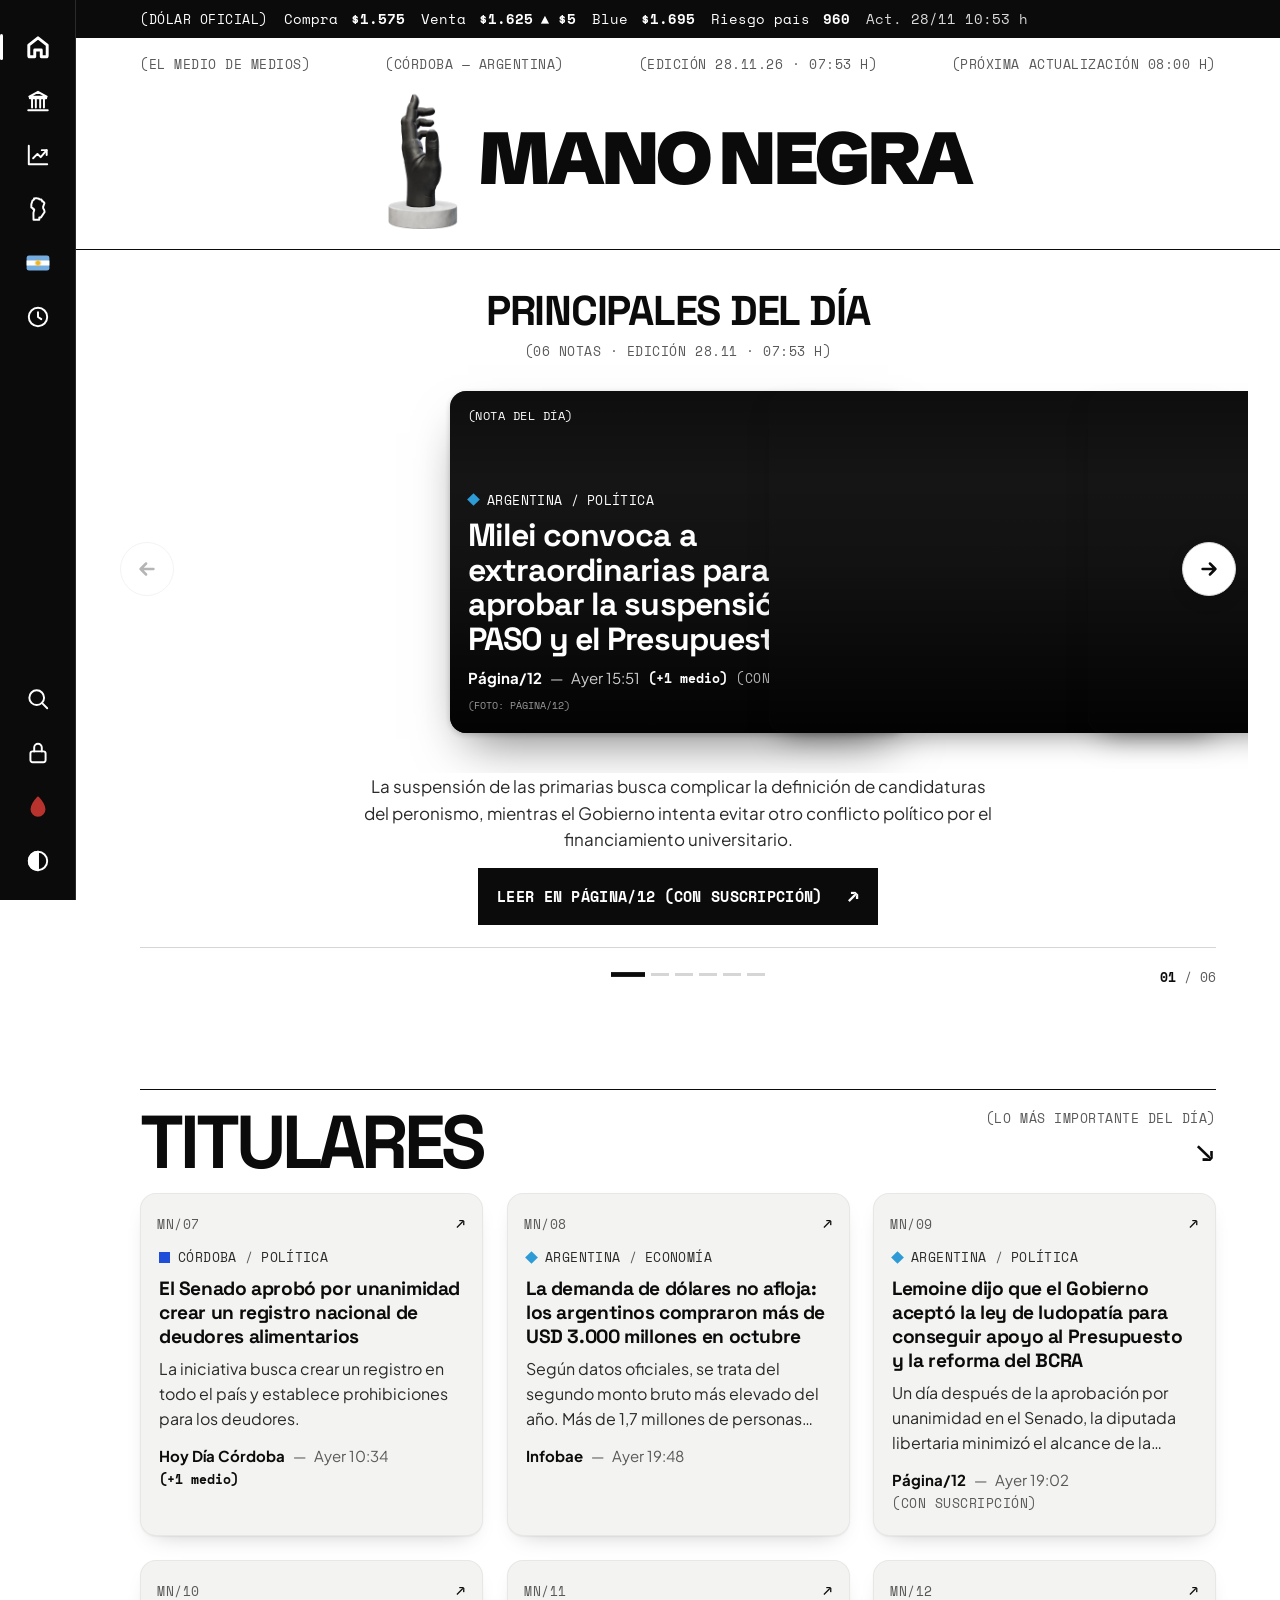
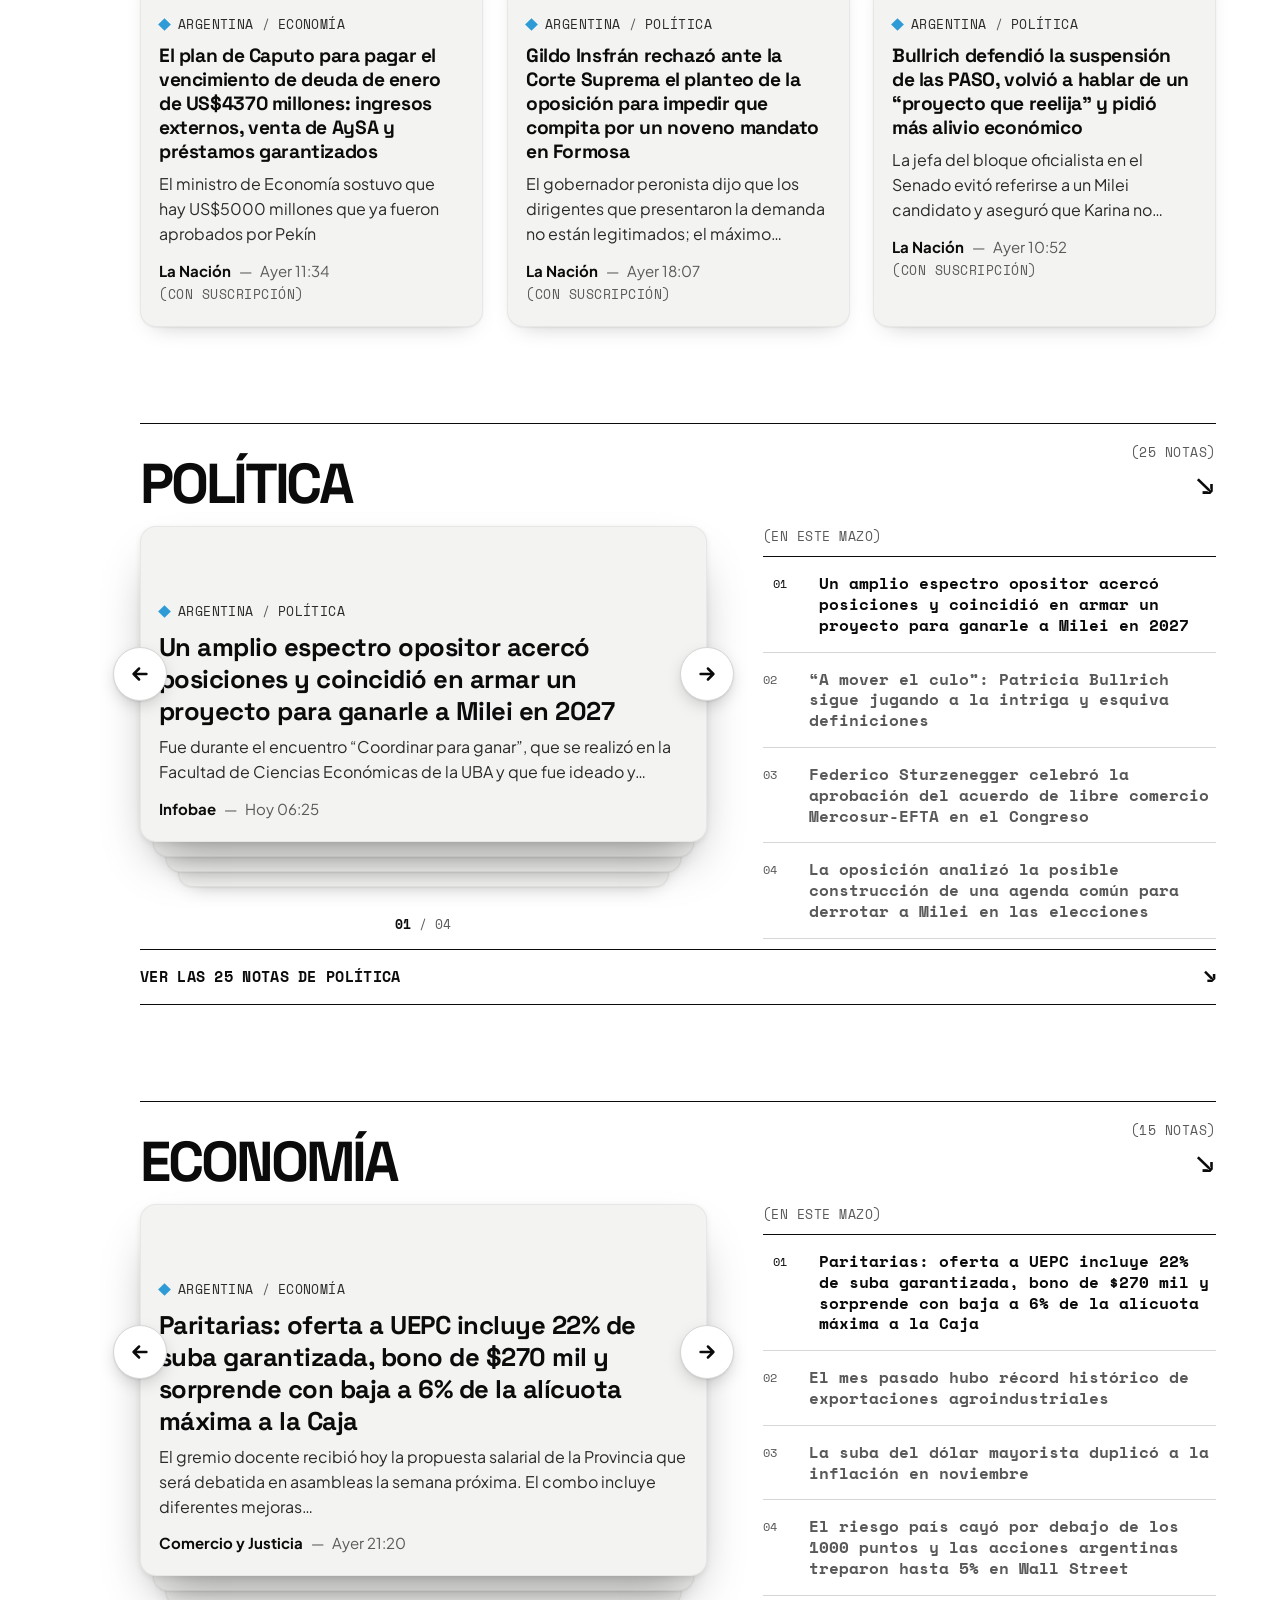
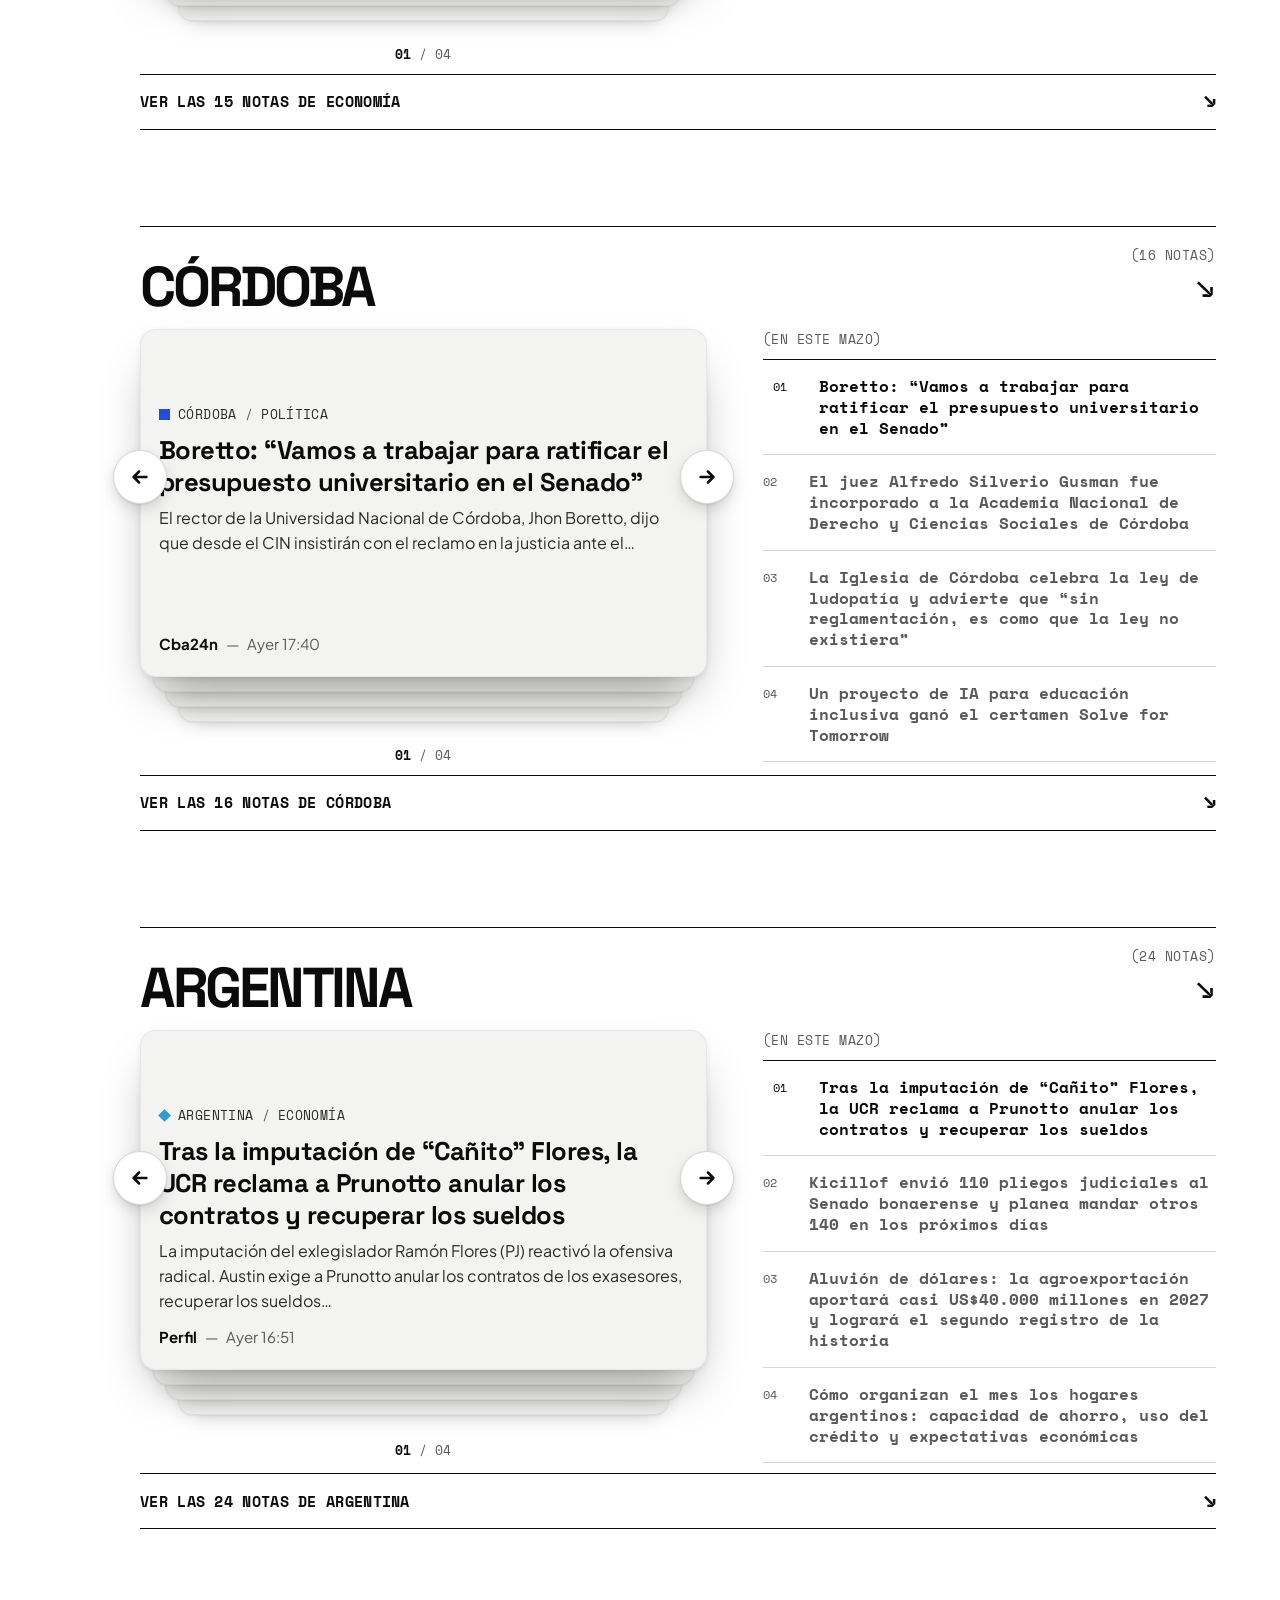
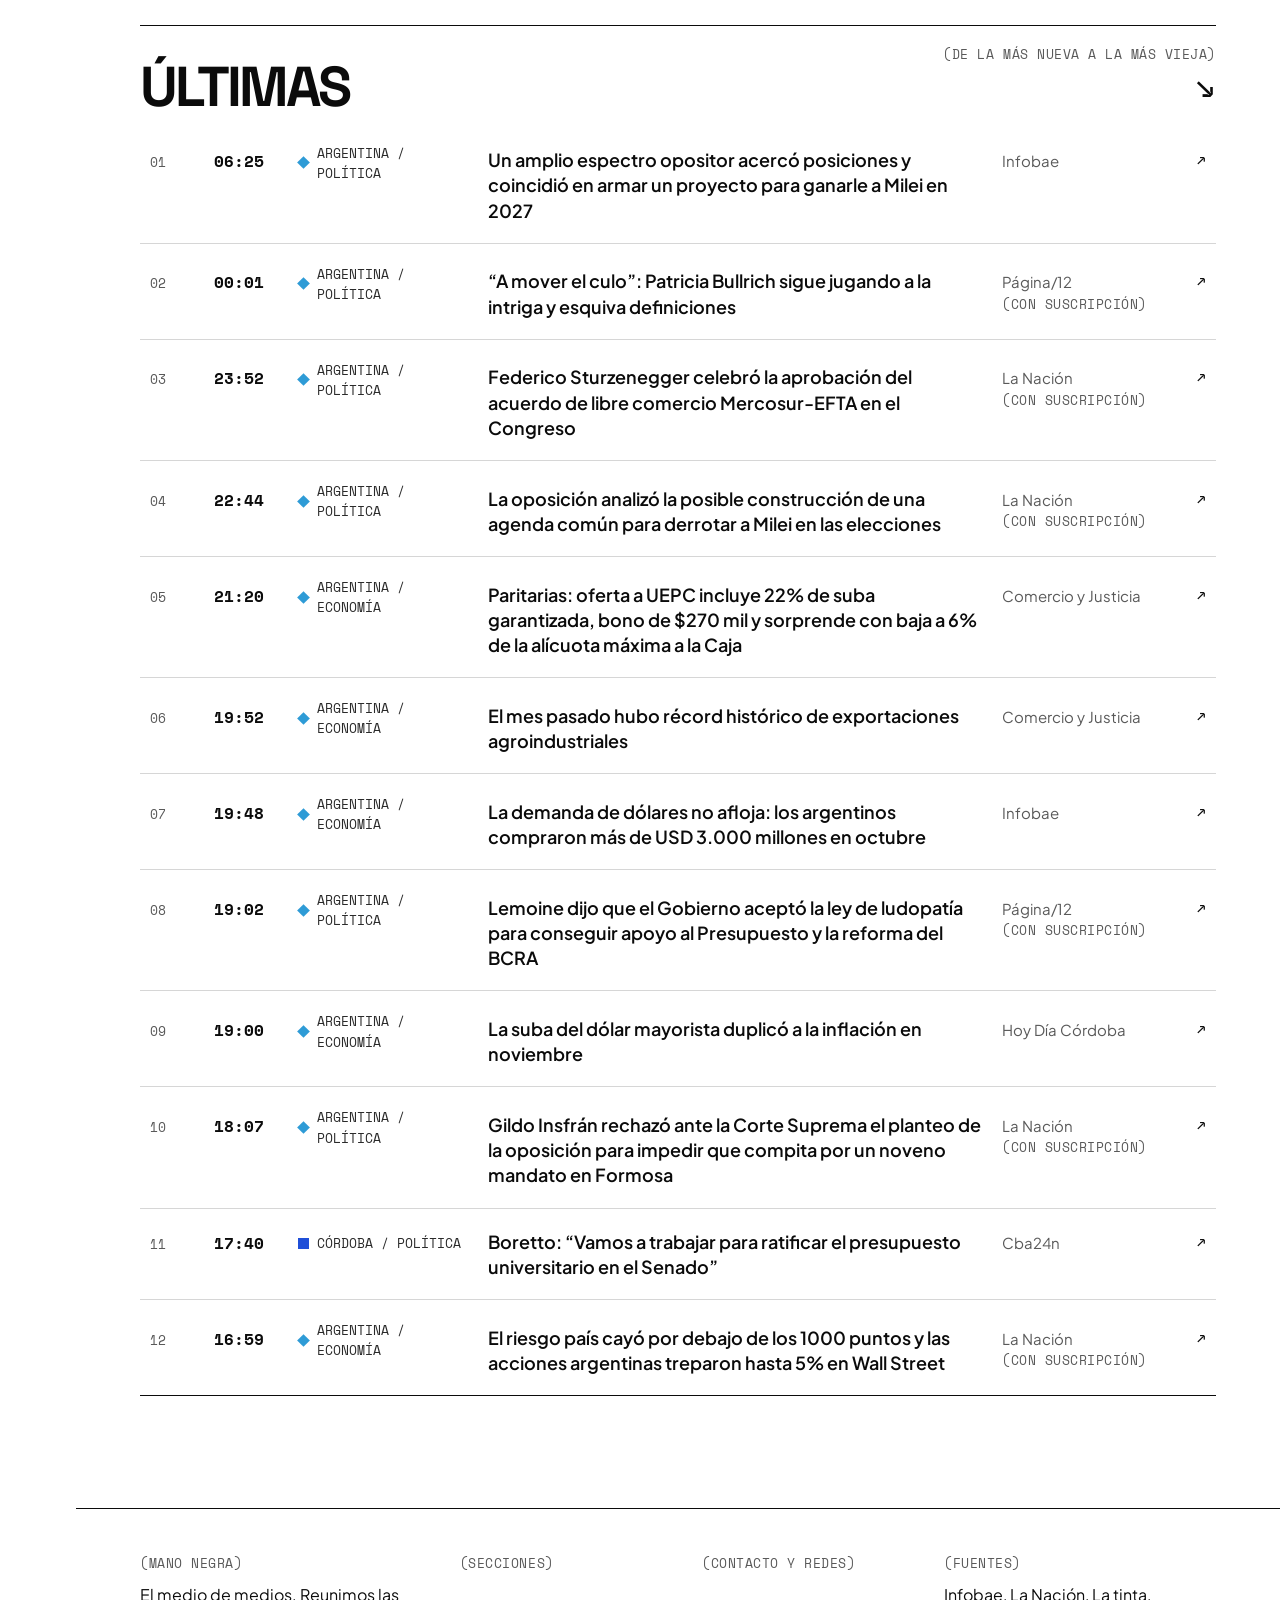
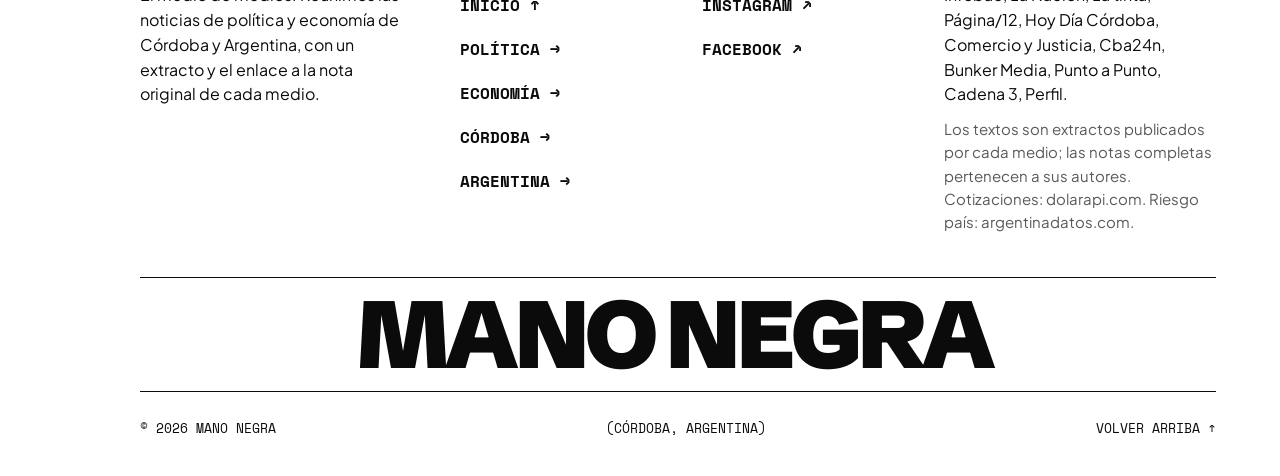
==== commit cca2e7bc: "Actualizar dólar" ====
--- a/index.html
+++ b/index.html
@@ -75,7 +75,7 @@
 
 <div class="dolar" role="region" aria-label="Cotización del dólar">
   <div class="envoltura dolar-in">
-    <p class="dolar-txt"><span class="dolar-nom">(Dólar oficial)</span><span class="dolar-val">Compra <b data-dolar="compra">$1.575</b></span><span class="dolar-val">Venta <b data-dolar="venta">$1.625</b><span data-dolar="tend"><span class="tend tend--sube"><span aria-hidden="true">▲</span> $5<span class="sr"> (Subió respecto de la cotización anterior)</span></span></span></span><span class="dolar-val dolar-ind">Blue <b data-ind="blue">$1.695</b></span><span class="dolar-val dolar-ind">Riesgo país <b data-ind="riesgo">960</b></span><span class="dolar-hora">Act. <span data-dolar="hora">28/11 07:53 h</span></span></p>
+    <p class="dolar-txt"><span class="dolar-nom">(Dólar oficial)</span><span class="dolar-val">Compra <b data-dolar="compra">$1.575</b></span><span class="dolar-val">Venta <b data-dolar="venta">$1.625</b><span data-dolar="tend"><span class="tend tend--sube"><span aria-hidden="true">▲</span> $5<span class="sr"> (Subió respecto de la cotización anterior)</span></span></span></span><span class="dolar-val dolar-ind">Blue <b data-ind="blue">$1.695</b></span><span class="dolar-val dolar-ind">Riesgo país <b data-ind="riesgo">960</b></span><span class="dolar-hora">Act. <span data-dolar="hora">28/11 10:53 h</span></span></p>
   </div>
 </div>
 
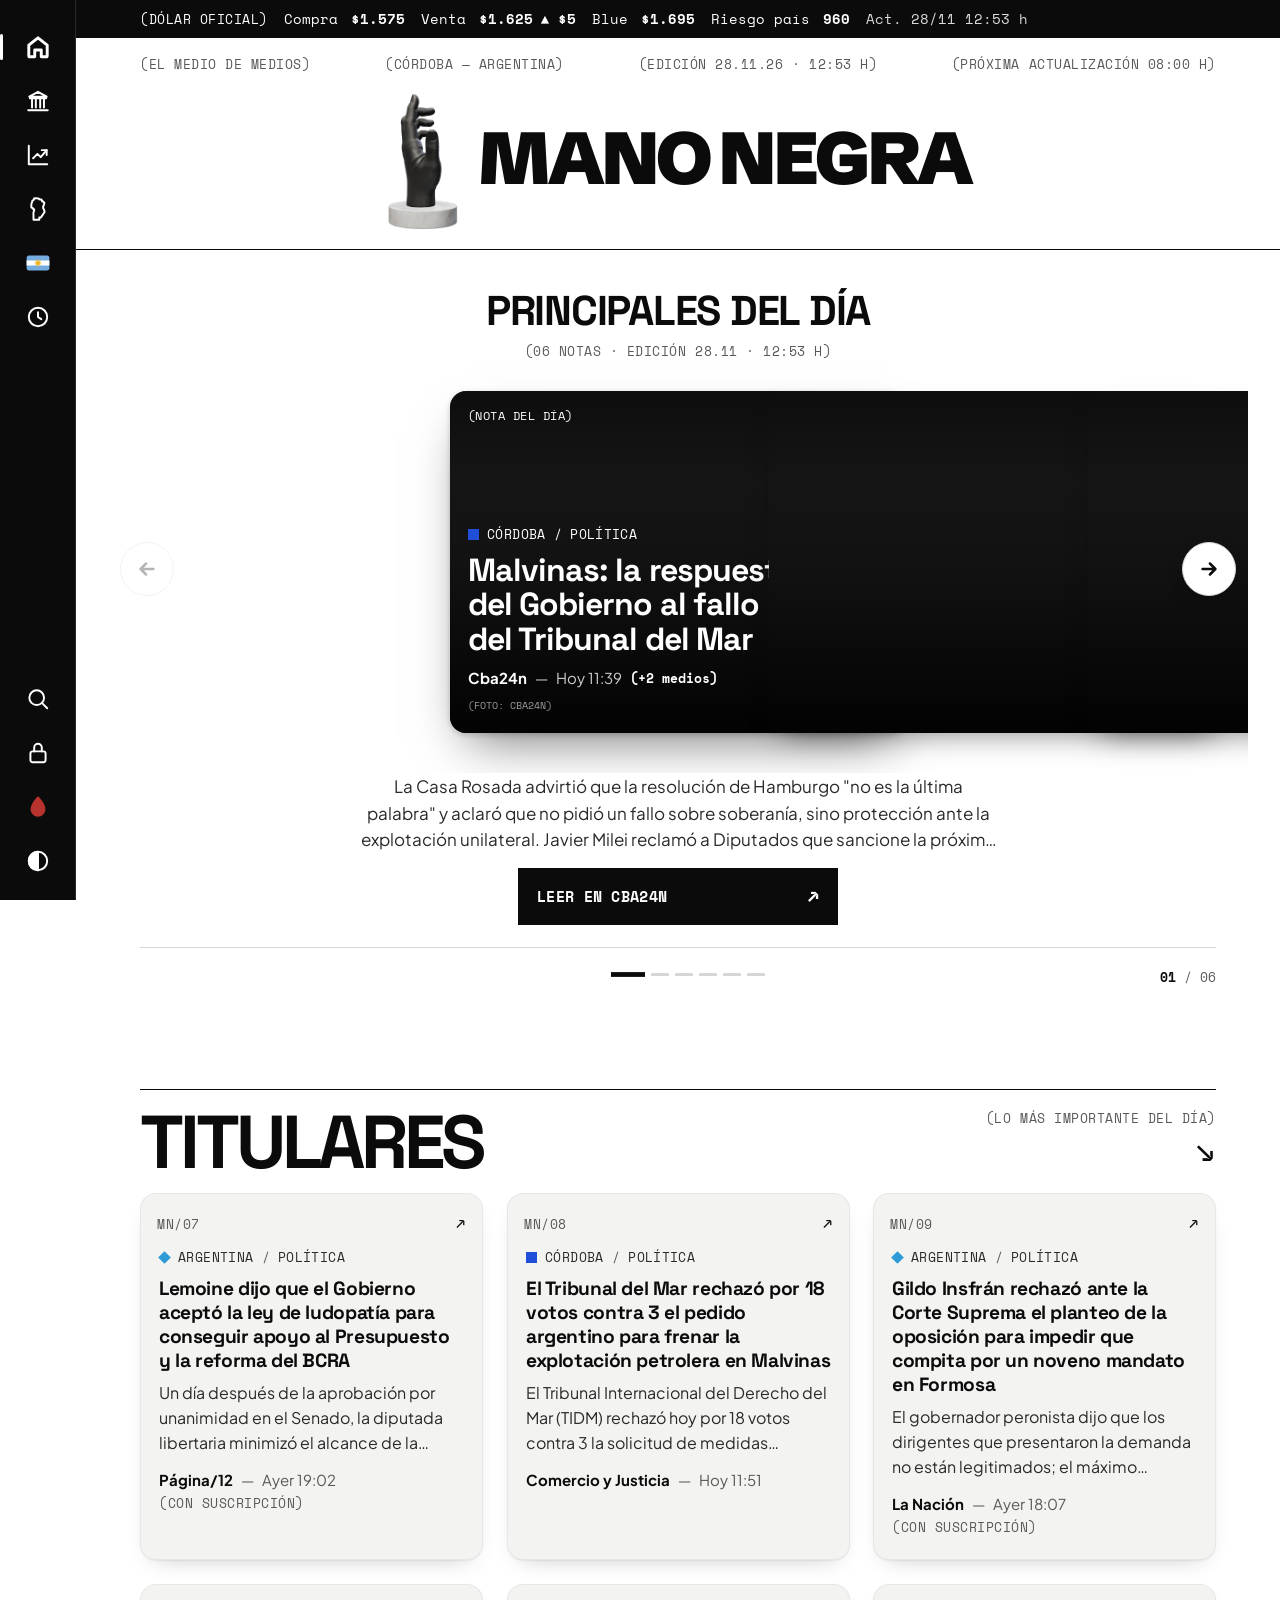
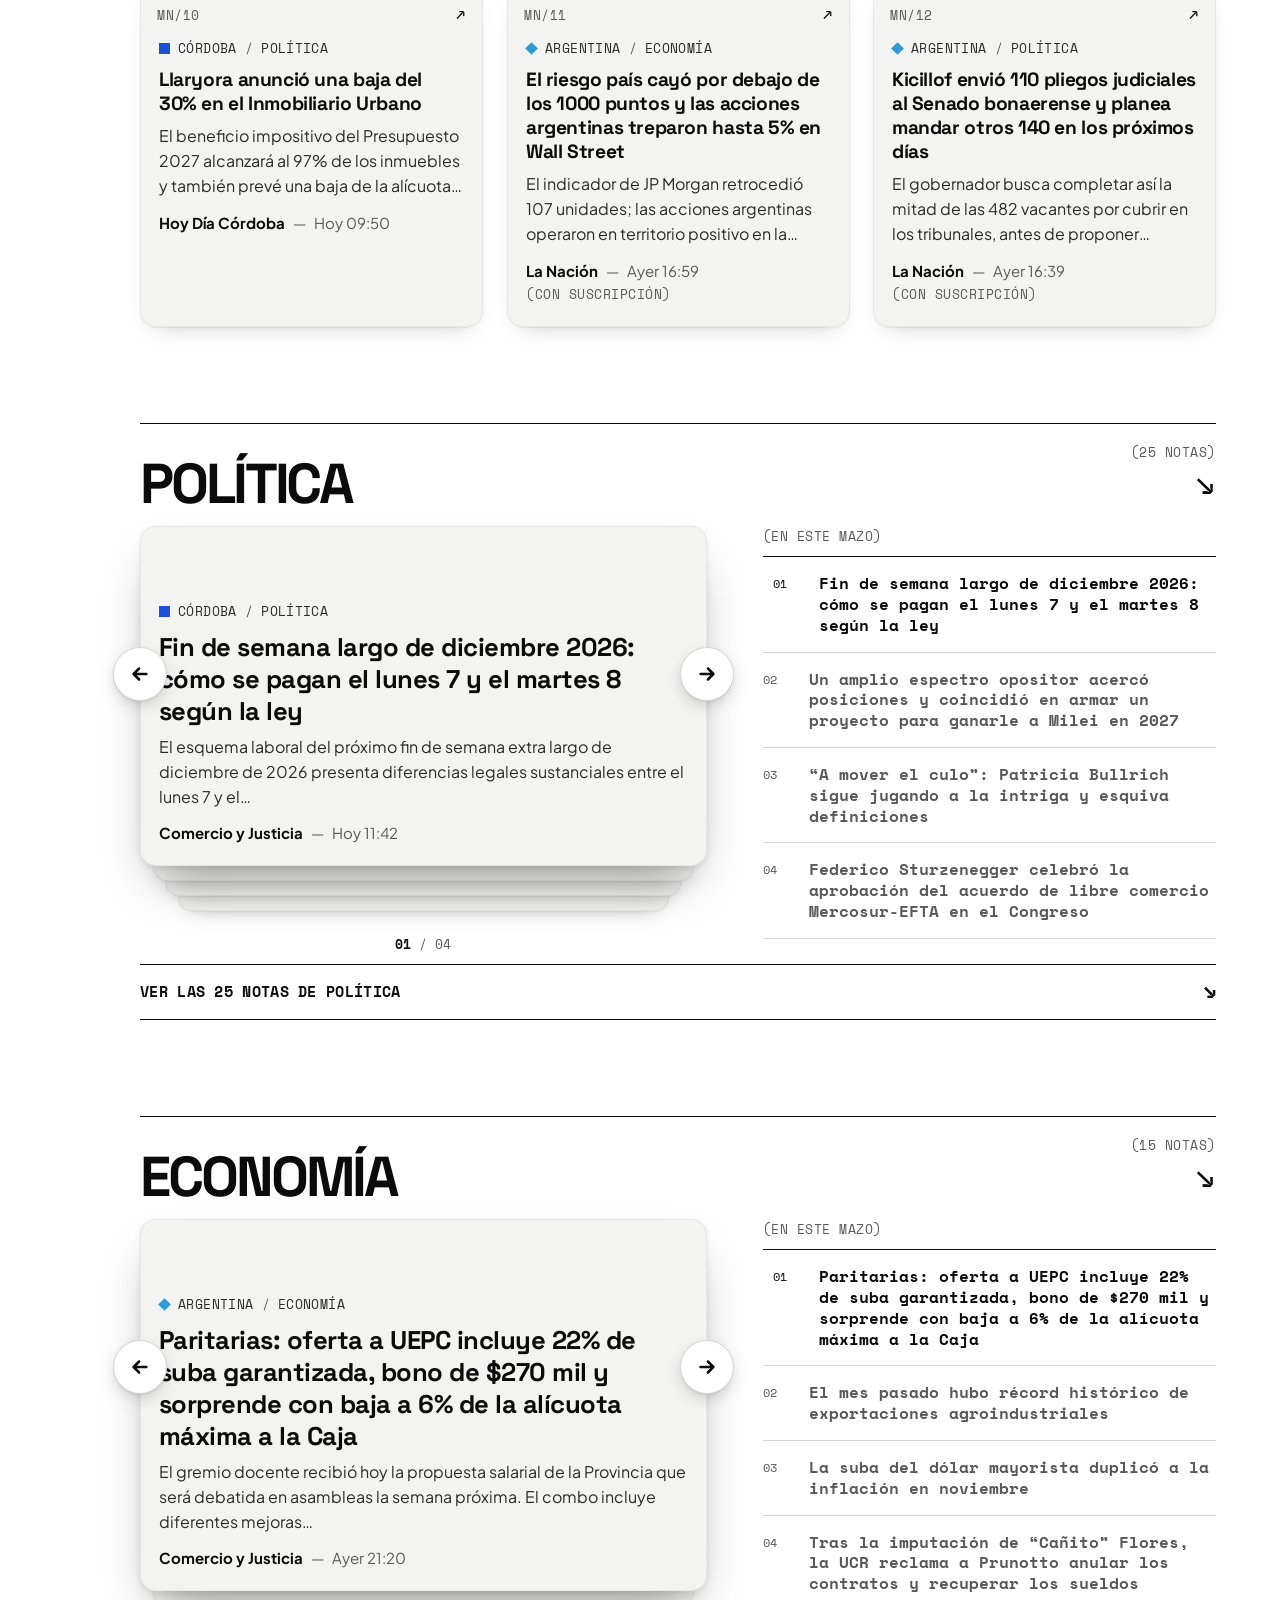
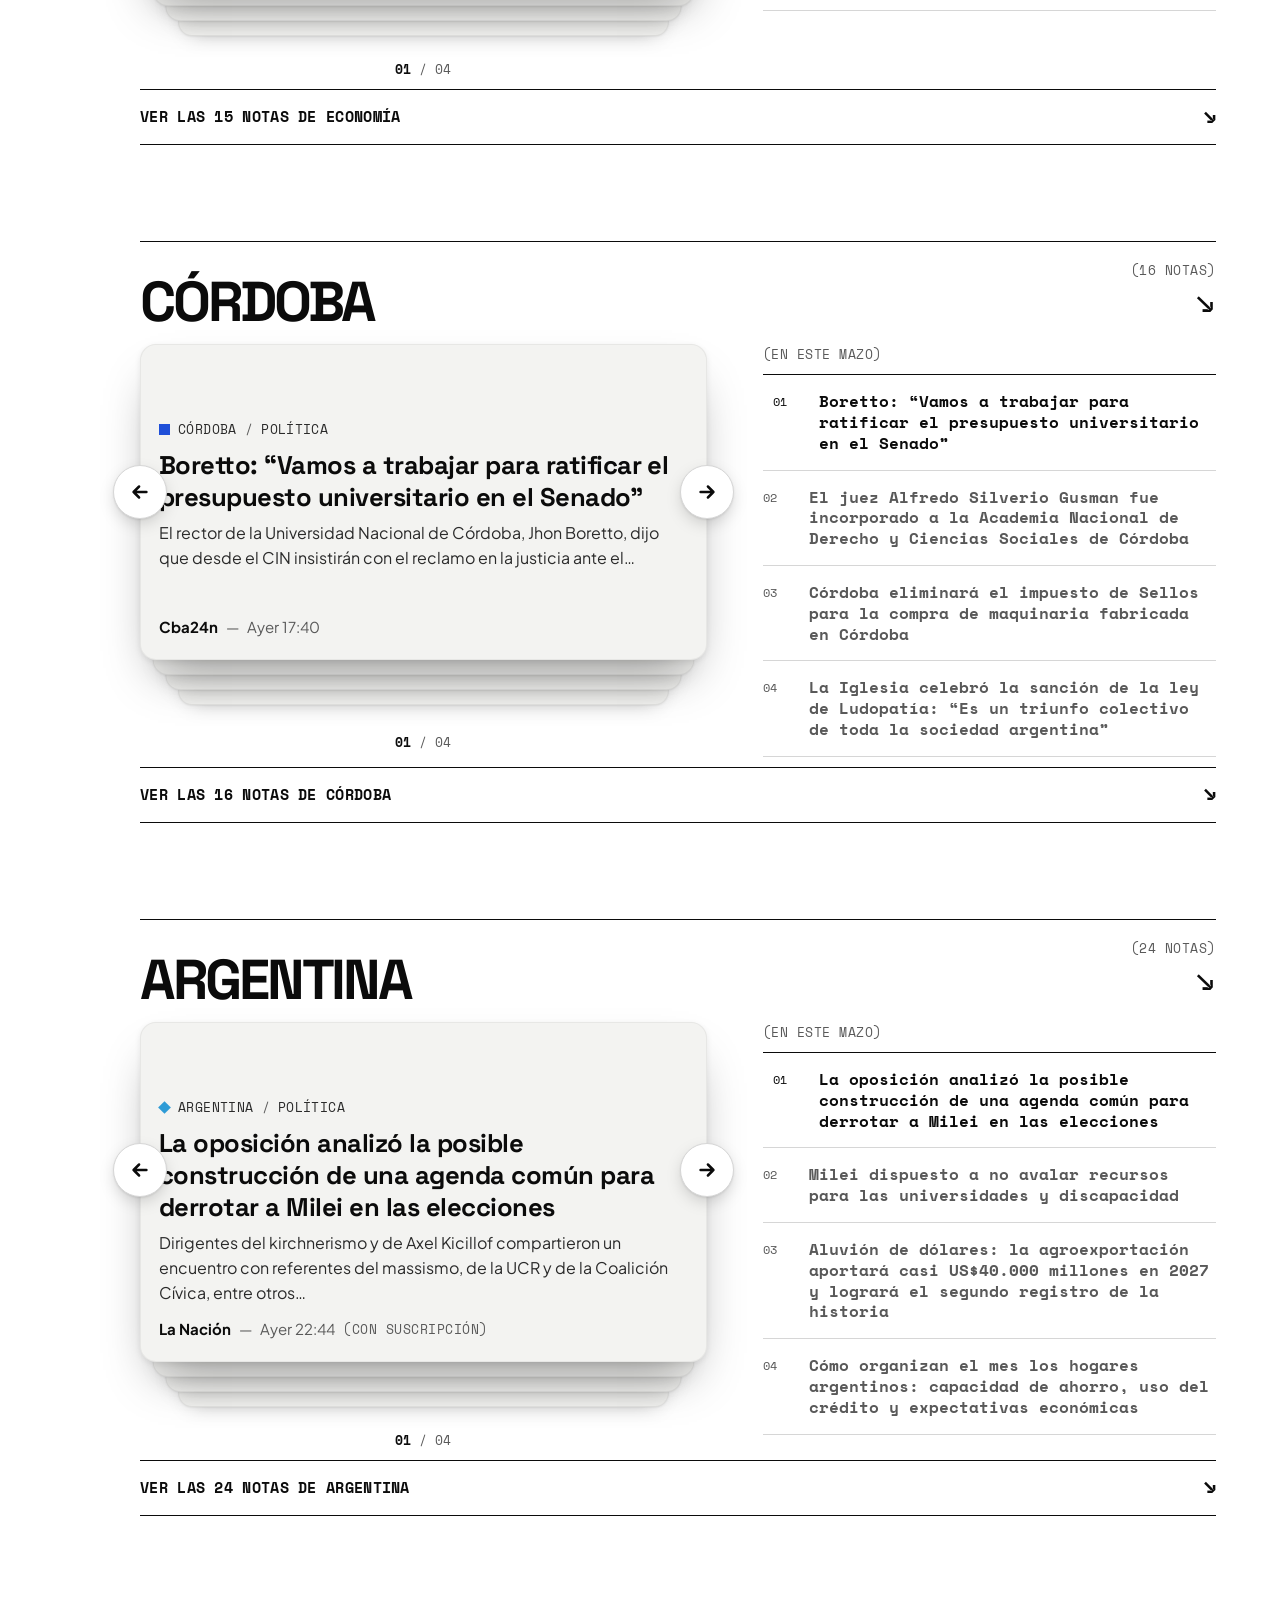
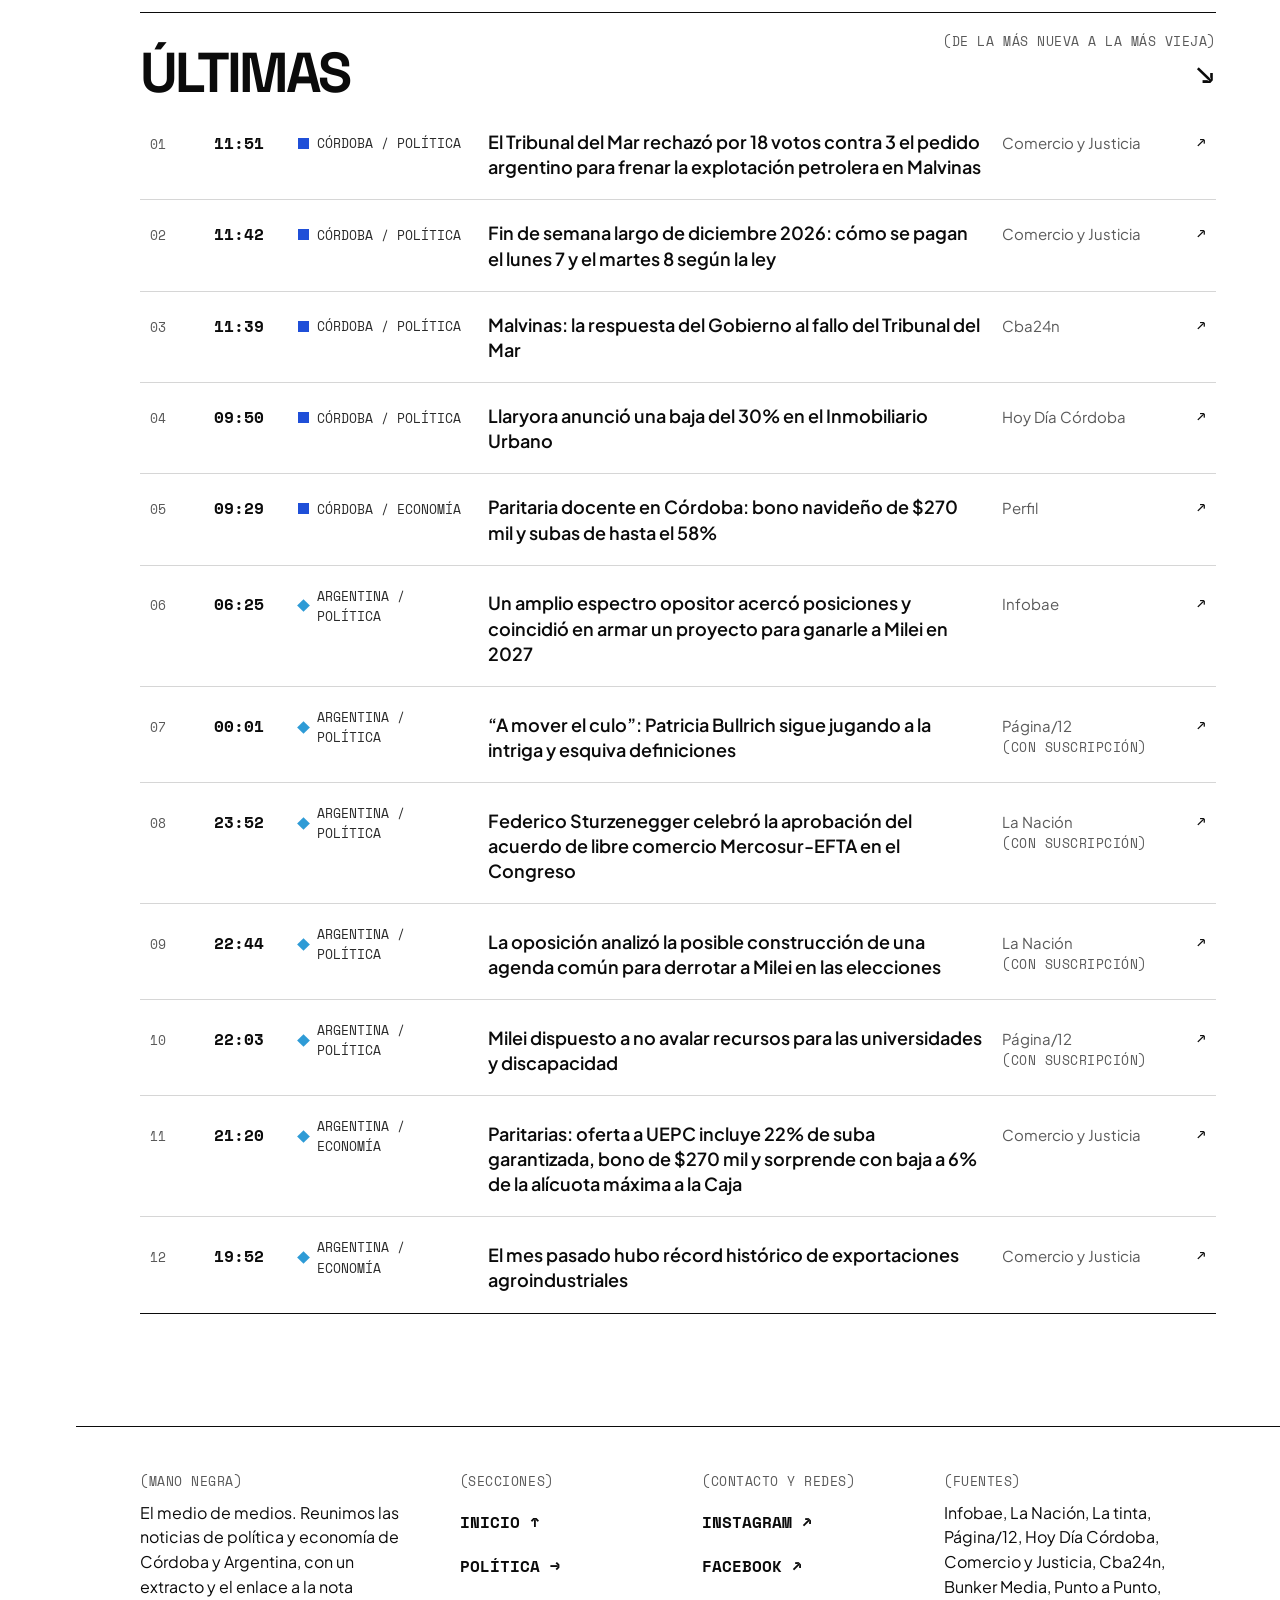
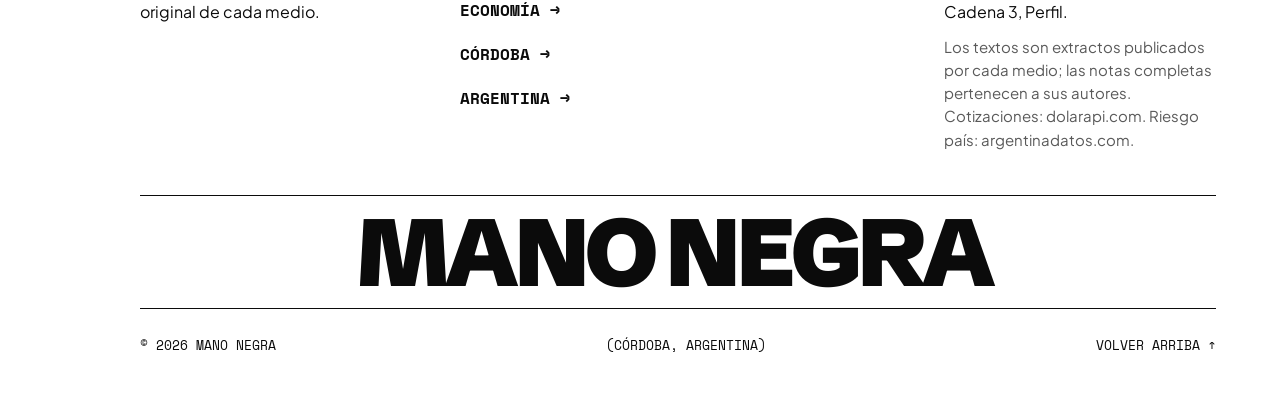
==== commit 3c1c56b1: "Actualizar notas" ====
--- a/index.html
+++ b/index.html
@@ -75,7 +75,7 @@
 
 <div class="dolar" role="region" aria-label="Cotización del dólar">
   <div class="envoltura dolar-in">
-    <p class="dolar-txt"><span class="dolar-nom">(Dólar oficial)</span><span class="dolar-val">Compra <b data-dolar="compra">$1.575</b></span><span class="dolar-val">Venta <b data-dolar="venta">$1.625</b><span data-dolar="tend"><span class="tend tend--sube"><span aria-hidden="true">▲</span> $5<span class="sr"> (Subió respecto de la cotización anterior)</span></span></span></span><span class="dolar-val dolar-ind">Blue <b data-ind="blue">$1.695</b></span><span class="dolar-val dolar-ind">Riesgo país <b data-ind="riesgo">960</b></span><span class="dolar-hora">Act. <span data-dolar="hora">28/11 10:53 h</span></span></p>
+    <p class="dolar-txt"><span class="dolar-nom">(Dólar oficial)</span><span class="dolar-val">Compra <b data-dolar="compra">$1.575</b></span><span class="dolar-val">Venta <b data-dolar="venta">$1.625</b><span data-dolar="tend"><span class="tend tend--sube"><span aria-hidden="true">▲</span> $5<span class="sr"> (Subió respecto de la cotización anterior)</span></span></span></span><span class="dolar-val dolar-ind">Blue <b data-ind="blue">$1.695</b></span><span class="dolar-val dolar-ind">Riesgo país <b data-ind="riesgo">960</b></span><span class="dolar-hora">Act. <span data-dolar="hora">28/11 12:53 h</span></span></p>
   </div>
 </div>
 
@@ -86,8 +86,8 @@
     <ul class="cab-etiquetas">
       <li>(El medio de medios)</li>
       <li>(Córdoba — Argentina)</li>
-      <li>(Edición 28.11.26 · 07:53 h)</li>
-      <li>(Próxima actualización <span data-prox>08:00</span> h)</li>
+      <li>(Edición 28.11.26 · 12:53 h)</li>
+      <li>(Próxima actualización <span data-prox>13:00</span> h)</li>
     </ul>
     <div class="cab-marca">
       <span class="cab-mano" data-modelo="assets/3d/mano.glb?v=6e925e47" aria-hidden="true"></span>
@@ -112,91 +112,91 @@
     <div class="slider" data-slider>
   <header class="slider-cab">
     <h2 class="slider-titulo">Principales del día</h2>
-    <p class="etiqueta">(06 notas · Edición 28.11 · 07:53 h)</p>
+    <p class="etiqueta">(06 notas · Edición 28.11 · 12:53 h)</p>
   </header>
   <div class="slider-escena">
-    <div class="slider-pista" tabindex="0" aria-label="Principales del día. Deslizá o usá las flechas para pasar."><article class="slide slide--dia es-activa" data-id="a9c268dc6f" data-sus aria-roledescription="diapositiva" aria-label="1 de 6">
+    <div class="slider-pista" tabindex="0" aria-label="Principales del día. Deslizá o usá las flechas para pasar."><article class="slide slide--dia es-activa" data-id="ebb3a1205e" aria-roledescription="diapositiva" aria-label="1 de 6">
   <div class="slide-marco">
-    <figure class="foto-slide"><img src="https://wsrv.nl/?url=https%3A%2F%2Fgrupooctubre-pagina12-prod.web.arc-cdn.net%2Fresizer%2Fv2%2FF2CYVSUE5VHR5CTRF5A356ANKU.jpg%3Fauth%3D5a7f2cdc65b1235dee6e9af8e9cf18bc149bd33665d4176c843350dd5891a3b3%26smart%3Dtrue%26width%3D2175%26height%3D1450&amp;w=900&amp;output=webp&amp;q=78" data-orig="https://grupooctubre-pagina12-prod.web.arc-cdn.net/resizer/v2/F2CYVSUE5VHR5CTRF5A356ANKU.jpg?auth=5a7f2cdc65b1235dee6e9af8e9cf18bc149bd33665d4176c843350dd5891a3b3&amp;smart=true&amp;width=2175&amp;height=1450" alt="Milei convoca a extraordinarias para aprobar la suspensión de las PASO y el Presupuesto 2027" width="900" height="1100" fetchpriority="high" decoding="async" referrerpolicy="no-referrer" style="object-position:36% 36%"></figure>
+    <figure class="foto-slide"><img src="https://wsrv.nl/?url=https%3A%2F%2Fsrt-assets.tadevel-cdn.com%2F6b0ae781811884993c35d0fc%2F720.jpeg&amp;w=900&amp;output=webp&amp;q=78" data-orig="https://srt-assets.tadevel-cdn.com/6b0ae781811884993c35d0fc/720.jpeg" alt="Malvinas: la respuesta del Gobierno al fallo del Tribunal del Mar" width="900" height="1100" fetchpriority="high" decoding="async" referrerpolicy="no-referrer" style="object-position:51% 51%"></figure>
     <div class="slide-txt">
       <p class="slide-top"><span>(Nota del día)</span><span class="idx" aria-hidden="true">MN/01</span></p>
+      <p class="kicker"><span class="mk mk-cordoba" aria-hidden="true"></span><span>Córdoba</span><span class="kicker-sep" aria-hidden="true">/</span><span>Política</span></p>
+      <h2 class="slide-tit"><a class="nota-link" href="https://www.cba24n.com.ar/argentina/malvinas--la-respuesta-del-gobierno-al-fallo-del-tribunal-del-mar_a6b0ae63b811884993c35c654" target="_blank" rel="noopener">Malvinas: la respuesta del Gobierno al fallo del Tribunal del Mar</a></h2>
+      <p class="meta"><span class="meta-fuente">Cba24n</span><span class="meta-sep" aria-hidden="true">—</span><time datetime="2026-11-28T11:39-03:00" data-rel>Hoy 11:39</time> <span class="tag-otros">(+2 medios)</span></p>
+      <p class="slide-cred">(Foto: Cba24n)</p>
+    </div>
+  </div>
+</article><article class="slide" data-id="890ac48fab" aria-roledescription="diapositiva" aria-label="2 de 6">
+  <div class="slide-marco">
+    <figure class="foto-slide"><img src="https://wsrv.nl/?url=https%3A%2F%2Fresizer.glanacion.com%2Fresizer%2Fv2%2F7WHS4Z6PYVGE7ALHZLWR3BOU6U.jpeg%3Fauth%3D440031bba9a7655362213ccd628aa72ed3e2e8e45952744f9299dc0d86457ea0%26smart%3Dtrue%26width%3D1280%26height%3D853&amp;w=900&amp;output=webp&amp;q=78" data-orig="https://resizer.glanacion.com/resizer/v2/7WHS4Z6PYVGE7ALHZLWR3BOU6U.jpeg?auth=440031bba9a7655362213ccd628aa72ed3e2e8e45952744f9299dc0d86457ea0&amp;smart=true&amp;width=1280&amp;height=853" alt="Sesiones extraordinarias: el Gobierno priorizó Malvinas, Super RIGI y suspensión de las PASO" width="900" height="1100" loading="lazy" decoding="async" referrerpolicy="no-referrer"></figure>
+    <div class="slide-txt">
+      <p class="slide-top"><span>(Principal)</span><span class="idx" aria-hidden="true">MN/02</span></p>
+      <p class="kicker"><span class="mk mk-cordoba" aria-hidden="true"></span><span>Córdoba</span><span class="kicker-sep" aria-hidden="true">/</span><span>Política</span></p>
+      <h2 class="slide-tit"><a class="nota-link" href="https://comercioyjusticia.info/lo-ultimo/sesiones-extraordinarias-el-gobierno-priorizo-malvinas-super-rigi-y-suspension-de-las-paso/" target="_blank" rel="noopener">Sesiones extraordinarias: el Gobierno priorizó Malvinas, Super RIGI y suspensión de las PASO</a></h2>
+      <p class="meta"><span class="meta-fuente">Comercio y Justicia</span><span class="meta-sep" aria-hidden="true">—</span><time datetime="2026-11-27T14:25-03:00" data-rel>Ayer 14:25</time> <span class="tag-otros">(+2 medios)</span></p>
+      <p class="slide-cred">(Foto: La Nación)</p>
+    </div>
+  </div>
+</article><article class="slide" data-id="a9c268dc6f" data-sus aria-roledescription="diapositiva" aria-label="3 de 6">
+  <div class="slide-marco">
+    <figure class="foto-slide"><img src="https://wsrv.nl/?url=https%3A%2F%2Fgrupooctubre-pagina12-prod.web.arc-cdn.net%2Fresizer%2Fv2%2FF2CYVSUE5VHR5CTRF5A356ANKU.jpg%3Fauth%3D5a7f2cdc65b1235dee6e9af8e9cf18bc149bd33665d4176c843350dd5891a3b3%26smart%3Dtrue%26width%3D2175%26height%3D1450&amp;w=900&amp;output=webp&amp;q=78" data-orig="https://grupooctubre-pagina12-prod.web.arc-cdn.net/resizer/v2/F2CYVSUE5VHR5CTRF5A356ANKU.jpg?auth=5a7f2cdc65b1235dee6e9af8e9cf18bc149bd33665d4176c843350dd5891a3b3&amp;smart=true&amp;width=2175&amp;height=1450" alt="Milei convoca a extraordinarias para aprobar la suspensión de las PASO y el Presupuesto 2027" width="900" height="1100" loading="lazy" decoding="async" referrerpolicy="no-referrer" style="object-position:36% 36%"></figure>
+    <div class="slide-txt">
+      <p class="slide-top"><span>(Principal)</span><span class="idx" aria-hidden="true">MN/03</span></p>
       <p class="kicker"><span class="mk mk-argentina" aria-hidden="true"></span><span>Argentina</span><span class="kicker-sep" aria-hidden="true">/</span><span>Política</span></p>
       <h2 class="slide-tit"><a class="nota-link" href="https://www.pagina12.com.ar/2026/11/27/milei-convoca-a-extraordinarias-para-aprobar-la-suspension-de-las-paso-y-el-presupuesto-2027/" target="_blank" rel="noopener">Milei convoca a extraordinarias para aprobar la suspensión de las PASO y el Presupuesto 2027</a></h2>
       <p class="meta"><span class="meta-fuente">Página/12</span><span class="meta-sep" aria-hidden="true">—</span><time datetime="2026-11-27T15:51-03:00" data-rel>Ayer 15:51</time> <span class="tag-otros">(+1 medio)</span> <span class="tag-sus">(Con suscripción)</span></p>
       <p class="slide-cred">(Foto: Página/12)</p>
     </div>
   </div>
-</article><article class="slide slide--dia slide--relleno" data-id="3b7ac643ac" aria-roledescription="diapositiva" aria-label="1 de 6">
+</article><article class="slide slide--relleno" data-id="16f635f7bf" aria-roledescription="diapositiva" aria-label="3 de 6">
   <div class="slide-marco">
-    <figure class="foto-slide"><img src="https://wsrv.nl/?url=https%3A%2F%2Fhoydia.com.ar%2Fwp-content%2Fuploads%2F2026%2F11%2F289-1795788740773-SFT_2026_Adelanto_dia_II-42-1000x665-1-optimized.jpg&amp;w=900&amp;output=webp&amp;q=78" data-orig="https://hoydia.com.ar/wp-content/uploads/2026/11/289-1795788740773-SFT_2026_Adelanto_dia_II-42-1000x665-1-optimized.jpg" alt="Un proyecto de IA para educación inclusiva ganó el certamen Solve for Tomorrow" width="900" height="1100" fetchpriority="high" decoding="async" referrerpolicy="no-referrer"></figure>
-    <div class="slide-txt">
-      <p class="slide-top"><span>(Nota del día)</span><span class="idx" aria-hidden="true">MN/01</span></p>
-      <p class="kicker"><span class="mk mk-cordoba" aria-hidden="true"></span><span>Córdoba</span><span class="kicker-sep" aria-hidden="true">/</span><span>Política</span></p>
-      <h2 class="slide-tit"><a class="nota-link" href="https://hoydia.com.ar/tecnologia/un-proyecto-de-inteligencia-artificial-para-educacion-inclusiva-gano-solve-for-tomorrow/" target="_blank" rel="noopener">Un proyecto de IA para educación inclusiva ganó el certamen Solve for Tomorrow</a></h2>
-      <p class="meta"><span class="meta-fuente">Hoy Día Córdoba</span><span class="meta-sep" aria-hidden="true">—</span><time datetime="2026-11-27T10:12-03:00" data-rel>Ayer 10:12</time></p>
-      <p class="slide-cred">(Foto: Hoy Día Córdoba)</p>
-    </div>
-  </div>
-</article><article class="slide" data-id="aec1215436" aria-roledescription="diapositiva" aria-label="2 de 6">
-  <div class="slide-marco">
-    <figure class="foto-slide"><img src="https://wsrv.nl/?url=https%3A%2F%2Fsrt-assets.tadevel-cdn.com%2F6b0997d1ac9a07069d08440c%2F720.jpeg&amp;w=900&amp;output=webp&amp;q=78" data-orig="https://srt-assets.tadevel-cdn.com/6b0997d1ac9a07069d08440c/720.jpeg" alt="La Iglesia celebró la sanción de la ley de Ludopatía: “Es un triunfo colectivo de toda la sociedad argentina”" width="900" height="1100" loading="lazy" decoding="async" referrerpolicy="no-referrer"></figure>
-    <div class="slide-txt">
-      <p class="slide-top"><span>(Principal)</span><span class="idx" aria-hidden="true">MN/02</span></p>
-      <p class="kicker"><span class="mk mk-cordoba" aria-hidden="true"></span><span>Córdoba</span><span class="kicker-sep" aria-hidden="true">/</span><span>Política</span></p>
-      <h2 class="slide-tit"><a class="nota-link" href="https://www.cba24n.com.ar/argentina/la-iglesia-celebro-la-sancion-de-la-ley-de-ludopatia---es-un-triunfo-colectivo-de-toda-la-sociedad-argentina-_a6b09940eac9a07069d0815fc" target="_blank" rel="noopener">La Iglesia celebró la sanción de la ley de Ludopatía: “Es un triunfo colectivo de toda la sociedad argentina”</a></h2>
-      <p class="meta"><span class="meta-fuente">Cba24n</span><span class="meta-sep" aria-hidden="true">—</span><time datetime="2026-11-27T11:49-03:00" data-rel>Ayer 11:49</time> <span class="tag-otros">(+1 medio)</span></p>
-      <p class="slide-cred">(Foto: Cba24n)</p>
-    </div>
-  </div>
-</article><article class="slide" data-id="890ac48fab" aria-roledescription="diapositiva" aria-label="3 de 6">
-  <div class="slide-marco">
-    <figure class="foto-slide"><img src="https://comercioyjusticia.info/wp-content/uploads/2024/03/Casa-Rosada.jpg" alt="Sesiones extraordinarias: el Gobierno priorizó Malvinas, Super RIGI y suspensión de las PASO" width="900" height="1100" loading="lazy" decoding="async" referrerpolicy="no-referrer"></figure>
+    <figure class="foto-slide"><img src="https://wsrv.nl/?url=https%3A%2F%2Fwww.infobae.com%2Fresizer%2Fv2%2FFFIGG7BZZJH2VIJZDLVT6OYKUI.jpeg%3Fauth%3D6f1d5ba7217ca43f632e6a0de90be160691884494fe769ed4855726bde7dd32f%26smart%3Dtrue%26width%3D1560%26height%3D1040&amp;w=900&amp;output=webp&amp;q=78" data-orig="https://www.infobae.com/resizer/v2/FFIGG7BZZJH2VIJZDLVT6OYKUI.jpeg?auth=6f1d5ba7217ca43f632e6a0de90be160691884494fe769ed4855726bde7dd32f&amp;smart=true&amp;width=1560&amp;height=1040" alt="Un amplio espectro opositor acercó posiciones y coincidió en armar un proyecto para ganarle a Milei en 2027" width="900" height="1100" loading="lazy" decoding="async" referrerpolicy="no-referrer" style="object-position:50% 31%"></figure>
     <div class="slide-txt">
       <p class="slide-top"><span>(Principal)</span><span class="idx" aria-hidden="true">MN/03</span></p>
-      <p class="kicker"><span class="mk mk-cordoba" aria-hidden="true"></span><span>Córdoba</span><span class="kicker-sep" aria-hidden="true">/</span><span>Política</span></p>
-      <h2 class="slide-tit"><a class="nota-link" href="https://comercioyjusticia.info/lo-ultimo/sesiones-extraordinarias-el-gobierno-priorizo-malvinas-super-rigi-y-suspension-de-las-paso/" target="_blank" rel="noopener">Sesiones extraordinarias: el Gobierno priorizó Malvinas, Super RIGI y suspensión de las PASO</a></h2>
-      <p class="meta"><span class="meta-fuente">Comercio y Justicia</span><span class="meta-sep" aria-hidden="true">—</span><time datetime="2026-11-27T14:25-03:00" data-rel>Ayer 14:25</time> <span class="tag-otros">(+1 medio)</span></p>
-      <p class="slide-cred">(Foto: Comercio y Justicia)</p>
-    </div>
-  </div>
-</article><article class="slide" data-id="01a828f70b" aria-roledescription="diapositiva" aria-label="4 de 6">
+      <p class="kicker"><span class="mk mk-argentina" aria-hidden="true"></span><span>Argentina</span><span class="kicker-sep" aria-hidden="true">/</span><span>Política</span></p>
+      <h2 class="slide-tit"><a class="nota-link" href="https://www.infobae.com/politica/2026/11/28/un-amplio-espectro-opositor-acerco-posiciones-y-coincidio-en-armar-un-proyecto-para-ganarle-a-milei-en-2027/" target="_blank" rel="noopener">Un amplio espectro opositor acercó posiciones y coincidió en armar un proyecto para ganarle a Milei en 2027</a></h2>
+      <p class="meta"><span class="meta-fuente">Infobae</span><span class="meta-sep" aria-hidden="true">—</span><time datetime="2026-11-28T06:25-03:00" data-rel>Hoy 06:25</time></p>
+      <p class="slide-cred">(Foto: Infobae)</p>
+    </div>
+  </div>
+</article><article class="slide" data-id="88c0d8edd3" aria-roledescription="diapositiva" aria-label="4 de 6">
   <div class="slide-marco">
-    <figure class="foto-slide"><img src="https://wsrv.nl/?url=https%3A%2F%2Fsrt-assets.tadevel-cdn.com%2F6b09d56758cc08cf5f682b55%2F720.jpeg&amp;w=900&amp;output=webp&amp;q=78" data-orig="https://srt-assets.tadevel-cdn.com/6b09d56758cc08cf5f682b55/720.jpeg" alt="Córdoba eliminará el impuesto de Sellos para la compra de maquinaria fabricada en Córdoba" width="900" height="1100" loading="lazy" decoding="async" referrerpolicy="no-referrer" style="object-position:28% 24%"></figure>
+    <figure class="foto-slide"><img src="https://wsrv.nl/?url=https%3A%2F%2Fmedia.perfil.com%2Fprod%2Fimages%2Fgm_preview%2Fe5bd7bf4cc7f-uepc-2193874.webp&amp;w=900&amp;output=webp&amp;q=78" data-orig="https://media.perfil.com/prod/images/gm_preview/e5bd7bf4cc7f-uepc-2193874.webp" alt="Paritaria docente en Córdoba: bono navideño de $270 mil y subas de hasta el 58%" width="900" height="1100" loading="lazy" decoding="async" referrerpolicy="no-referrer"></figure>
     <div class="slide-txt">
       <p class="slide-top"><span>(Principal)</span><span class="idx" aria-hidden="true">MN/04</span></p>
       <p class="kicker"><span class="mk mk-cordoba" aria-hidden="true"></span><span>Córdoba</span><span class="kicker-sep" aria-hidden="true">/</span><span>Economía</span></p>
-      <h2 class="slide-tit"><a class="nota-link" href="https://comercioyjusticia.info/economia/cordoba-eliminara-del-impuesto-de-sellos-para-la-compra-de-maquinaria-fabricada-en-cordoba/" target="_blank" rel="noopener">Córdoba eliminará el impuesto de Sellos para la compra de maquinaria fabricada en Córdoba</a></h2>
-      <p class="meta"><span class="meta-fuente">Comercio y Justicia</span><span class="meta-sep" aria-hidden="true">—</span><time datetime="2026-11-27T15:20-03:00" data-rel>Ayer 15:20</time> <span class="tag-otros">(+1 medio)</span></p>
-      <p class="slide-cred">(Foto: Cba24n)</p>
-    </div>
-  </div>
-</article><article class="slide" data-id="c16f5fba1b" aria-roledescription="diapositiva" aria-label="5 de 6">
+      <h2 class="slide-tit"><a class="nota-link" href="https://www.perfil.com/cordoba/paritaria-docente-en-cordoba-bono-navideno-de-270-mil-y-subas-de-hasta-el-58-aYBg08s1dund" target="_blank" rel="noopener">Paritaria docente en Córdoba: bono navideño de $270 mil y subas de hasta el 58%</a></h2>
+      <p class="meta"><span class="meta-fuente">Perfil</span><span class="meta-sep" aria-hidden="true">—</span><time datetime="2026-11-28T09:29-03:00" data-rel>Hoy 09:29</time> <span class="tag-otros">(+1 medio)</span></p>
+      <p class="slide-cred">(Foto: Perfil)</p>
+    </div>
+  </div>
+</article><article class="slide" data-id="cb53376cf4" aria-roledescription="diapositiva" aria-label="5 de 6">
   <div class="slide-marco">
-    <figure class="foto-slide"><img src="https://wsrv.nl/?url=https%3A%2F%2Fsrt-assets.tadevel-cdn.com%2F6a1edea50dd9a767e4437b51%2F720.jpeg&amp;w=900&amp;output=webp&amp;q=78" data-orig="https://srt-assets.tadevel-cdn.com/6a1edea50dd9a767e4437b51/720.jpeg" alt="Alivio en los mercados: suben acciones y bonos argentinos, y el riesgo país perfora los 950 puntos" width="900" height="1100" loading="lazy" decoding="async" referrerpolicy="no-referrer"></figure>
+    <figure class="foto-slide"><img src="https://wsrv.nl/?url=https%3A%2F%2Fhoydia.com.ar%2Fwp-content%2Fuploads%2F2026%2F11%2FPresupuesto-2027-el-Gobierno-evalua-modificar-el-articulo-sobre-universidades-optimized.webp&amp;w=900&amp;output=webp&amp;q=78" data-orig="https://hoydia.com.ar/wp-content/uploads/2026/11/Presupuesto-2027-el-Gobierno-evalua-modificar-el-articulo-sobre-universidades-optimized.webp" alt="Presupuesto 2027: el Gobierno evalúa modificar el artículo sobre universidades" width="900" height="1100" loading="lazy" decoding="async" referrerpolicy="no-referrer"></figure>
     <div class="slide-txt">
       <p class="slide-top"><span>(Principal)</span><span class="idx" aria-hidden="true">MN/05</span></p>
       <p class="kicker"><span class="mk mk-argentina" aria-hidden="true"></span><span>Argentina</span><span class="kicker-sep" aria-hidden="true">/</span><span>Economía</span></p>
-      <h2 class="slide-tit"><a class="nota-link" href="https://comercioyjusticia.info/lo-ultimo/alivio-en-los-mercados-suben-acciones-y-bonos-argentinos-y-el-riesgo-pais-perfora-los-950-puntos/" target="_blank" rel="noopener">Alivio en los mercados: suben acciones y bonos argentinos, y el riesgo país perfora los 950 puntos</a></h2>
-      <p class="meta"><span class="meta-fuente">Comercio y Justicia</span><span class="meta-sep" aria-hidden="true">—</span><time datetime="2026-11-27T12:45-03:00" data-rel>Ayer 12:45</time> <span class="tag-otros">(+1 medio)</span></p>
-      <p class="slide-cred">(Foto: Cba24n)</p>
-    </div>
-  </div>
-</article><article class="slide" data-id="07212d7307" aria-roledescription="diapositiva" aria-label="6 de 6">
+      <h2 class="slide-tit"><a class="nota-link" href="https://hoydia.com.ar/politica/nacional/presupuesto-2027-el-gobierno-evalua-modificar-el-articulo-sobre-universidades/" target="_blank" rel="noopener">Presupuesto 2027: el Gobierno evalúa modificar el artículo sobre universidades</a></h2>
+      <p class="meta"><span class="meta-fuente">Hoy Día Córdoba</span><span class="meta-sep" aria-hidden="true">—</span><time datetime="2026-11-27T17:58-03:00" data-rel>Ayer 17:58</time> <span class="tag-otros">(+1 medio)</span></p>
+      <p class="slide-cred">(Foto: Hoy Día Córdoba)</p>
+    </div>
+  </div>
+</article><article class="slide" data-id="031443e22c" aria-roledescription="diapositiva" aria-label="6 de 6">
   <div class="slide-marco">
-    <figure class="foto-slide"><img src="https://wsrv.nl/?url=https%3A%2F%2Fsrt-assets.tadevel-cdn.com%2F6b09cda058cc08cf5f67de2b%2F720.jpeg&amp;w=900&amp;output=webp&amp;q=78" data-orig="https://srt-assets.tadevel-cdn.com/6b09cda058cc08cf5f67de2b/720.jpeg" alt="Presupuesto 2027: el gobierno apunta a modificar el artículo sobre universidades" width="900" height="1100" loading="lazy" decoding="async" referrerpolicy="no-referrer" style="object-position:59% 59%"></figure>
+    <figure class="foto-slide"><img src="https://wsrv.nl/?url=https%3A%2F%2Fwww.infobae.com%2Fresizer%2Fv2%2FOO6GH5I7OJFLHFJBIL3R3UDOKA.JPG%3Fauth%3D9817a7f796a5316da0045cb3f7617530b1f5eb33630ec5218914e1674d1b5e6e%26smart%3Dtrue%26width%3D5500%26height%3D3667&amp;w=900&amp;output=webp&amp;q=78" data-orig="https://www.infobae.com/resizer/v2/OO6GH5I7OJFLHFJBIL3R3UDOKA.JPG?auth=9817a7f796a5316da0045cb3f7617530b1f5eb33630ec5218914e1674d1b5e6e&amp;smart=true&amp;width=5500&amp;height=3667" alt="La demanda de dólares no afloja: los argentinos compraron más de USD 3.000 millones en octubre" width="900" height="1100" loading="lazy" decoding="async" referrerpolicy="no-referrer" style="object-position:50% 38%"></figure>
     <div class="slide-txt">
       <p class="slide-top"><span>(Principal)</span><span class="idx" aria-hidden="true">MN/06</span></p>
-      <p class="kicker"><span class="mk mk-cordoba" aria-hidden="true"></span><span>Córdoba</span><span class="kicker-sep" aria-hidden="true">/</span><span>Política</span></p>
-      <h2 class="slide-tit"><a class="nota-link" href="https://www.cba24n.com.ar/argentina/presupuesto-2027--el-gobierno-apunta-a-modificar-el-articulo-sobre-universidades_a6b09cccd58cc08cf5f67d30d" target="_blank" rel="noopener">Presupuesto 2027: el gobierno apunta a modificar el artículo sobre universidades</a></h2>
-      <p class="meta"><span class="meta-fuente">Cba24n</span><span class="meta-sep" aria-hidden="true">—</span><time datetime="2026-11-27T15:36-03:00" data-rel>Ayer 15:36</time> <span class="tag-otros">(+1 medio)</span></p>
-      <p class="slide-cred">(Foto: Cba24n)</p>
+      <p class="kicker"><span class="mk mk-argentina" aria-hidden="true"></span><span>Argentina</span><span class="kicker-sep" aria-hidden="true">/</span><span>Economía</span></p>
+      <h2 class="slide-tit"><a class="nota-link" href="https://www.infobae.com/economia/2026/11/27/la-demanda-de-dolares-no-afloja-los-argentinos-compraron-mas-de-usd-3000-millones-en-octubre/" target="_blank" rel="noopener">La demanda de dólares no afloja: los argentinos compraron más de USD 3.000 millones en octubre</a></h2>
+      <p class="meta"><span class="meta-fuente">Infobae</span><span class="meta-sep" aria-hidden="true">—</span><time datetime="2026-11-27T19:48-03:00" data-rel>Ayer 19:48</time></p>
+      <p class="slide-cred">(Foto: Infobae)</p>
     </div>
   </div>
 </article></div>
   <button class="slider-flecha slider-prev" type="button" aria-label="Noticia anterior"><svg viewBox="0 0 24 24" width="22" height="22" aria-hidden="true" focusable="false"><path d="M19 12H5M11 6l-6 6 6 6" fill="none" stroke="currentColor" stroke-width="2.75" stroke-linecap="round" stroke-linejoin="round"/></svg></button>
   <button class="slider-flecha slider-next" type="button" aria-label="Noticia siguiente"><svg viewBox="0 0 24 24" width="22" height="22" aria-hidden="true" focusable="false"><path d="M5 12h14M13 6l6 6-6 6" fill="none" stroke="currentColor" stroke-width="2.75" stroke-linecap="round" stroke-linejoin="round"/></svg></button>
   </div>
-  <div class="slider-info" aria-live="polite"><p class="slider-bajada" data-info="bajada">La suspensión de las primarias busca complicar la definición de candidaturas del peronismo, mientras el Gobierno intenta evitar otro conflicto político por el financiamiento universitario.</p><a class="btn" data-info="link" href="https://www.pagina12.com.ar/2026/11/27/milei-convoca-a-extraordinarias-para-aprobar-la-suspension-de-las-paso-y-el-presupuesto-2027/" target="_blank" rel="noopener"><span data-info="medio">Leer en Página/12 (con suscripción)</span><span class="flecha" aria-hidden="true">↗</span></a></div>
+  <div class="slider-info" aria-live="polite"><p class="slider-bajada" data-info="bajada">La Casa Rosada advirtió que la resolución de Hamburgo &quot;no es la última palabra&quot; y aclaró que no pidió un fallo sobre soberanía, sino protección ante la explotación unilateral. Javier Milei reclamó a Diputados que sancione la próxima semana la…</p><a class="btn" data-info="link" href="https://www.cba24n.com.ar/argentina/malvinas--la-respuesta-del-gobierno-al-fallo-del-tribunal-del-mar_a6b0ae63b811884993c35c654" target="_blank" rel="noopener"><span data-info="medio">Leer en Cba24n</span><span class="flecha" aria-hidden="true">↗</span></a></div>
   <div class="slider-pie">
     <p class="slider-ayuda"><span class="slider-mano" aria-hidden="true">↔</span><span>Deslizá</span></p>
     <ol class="slider-puntos" aria-label="Elegir noticia"></ol>
@@ -210,26 +210,8 @@
       <h2 class="sec-tit" id="t-destacadas">Titulares</h2>
       <p class="sec-aux"><span class="etiqueta">(Lo más importante del día)</span><span class="flecha flecha--grande" aria-hidden="true">↘</span></p>
     </header>
-    <div class="grilla"><article class="card card--foto" data-id="fda673e379">
+    <div class="grilla"><article class="card card--foto" data-id="2b511bf5df" data-sus>
   <p class="card-top"><span class="idx" aria-hidden="true">MN/07</span><span class="flecha" aria-hidden="true">↗</span></p>
-  <figure class="foto-card"><img src="https://wsrv.nl/?url=https%3A%2F%2Fgrupooctubre-pagina12-prod.web.arc-cdn.net%2Fresizer%2Fv2%2FGM2TSY3EMU3DQYJVMVSGGMJZGY.jpg%3Fauth%3D36cb6330c158de208b35a7915426ccedb5fbe24bc9eb6f904c844083238b21d8%26smart%3Dtrue%26width%3D1200%26height%3D799&amp;w=640&amp;output=webp&amp;q=78" data-orig="https://grupooctubre-pagina12-prod.web.arc-cdn.net/resizer/v2/GM2TSY3EMU3DQYJVMVSGGMJZGY.jpg?auth=36cb6330c158de208b35a7915426ccedb5fbe24bc9eb6f904c844083238b21d8&amp;smart=true&amp;width=1200&amp;height=799" alt="El Senado aprobó por unanimidad crear un registro nacional de deudores alimentarios" width="640" height="400" loading="lazy" decoding="async" referrerpolicy="no-referrer"></figure>
-  <div class="card-txt">
-    <p class="kicker"><span class="mk mk-cordoba" aria-hidden="true"></span><span>Córdoba</span><span class="kicker-sep" aria-hidden="true">/</span><span>Política</span></p>
-    <h3 class="card-tit"><a class="nota-link" href="https://hoydia.com.ar/politica/nacional/el-senado-aprobo-por-unanimidad-crear-un-registro-nacional-de-deudores-alimentarios/" target="_blank" rel="noopener">El Senado aprobó por unanimidad crear un registro nacional de deudores alimentarios</a></h3>
-    <p class="card-bajada">La iniciativa busca crear un registro en todo el país y establece prohibiciones para los deudores.</p>
-    <p class="meta"><span class="meta-fuente">Hoy Día Córdoba</span><span class="meta-sep" aria-hidden="true">—</span><time datetime="2026-11-27T10:34-03:00" data-rel>Ayer 10:34</time> <span class="tag-otros">(+1 medio)</span></p>
-  </div>
-</article><article class="card card--foto" data-id="031443e22c">
-  <p class="card-top"><span class="idx" aria-hidden="true">MN/08</span><span class="flecha" aria-hidden="true">↗</span></p>
-  <figure class="foto-card"><img src="https://wsrv.nl/?url=https%3A%2F%2Fwww.infobae.com%2Fresizer%2Fv2%2FOO6GH5I7OJFLHFJBIL3R3UDOKA.JPG%3Fauth%3D9817a7f796a5316da0045cb3f7617530b1f5eb33630ec5218914e1674d1b5e6e%26smart%3Dtrue%26width%3D5500%26height%3D3667&amp;w=640&amp;output=webp&amp;q=78" data-orig="https://www.infobae.com/resizer/v2/OO6GH5I7OJFLHFJBIL3R3UDOKA.JPG?auth=9817a7f796a5316da0045cb3f7617530b1f5eb33630ec5218914e1674d1b5e6e&amp;smart=true&amp;width=5500&amp;height=3667" alt="La demanda de dólares no afloja: los argentinos compraron más de USD 3.000 millones en octubre" width="640" height="400" loading="lazy" decoding="async" referrerpolicy="no-referrer" style="object-position:50% 38%"></figure>
-  <div class="card-txt">
-    <p class="kicker"><span class="mk mk-argentina" aria-hidden="true"></span><span>Argentina</span><span class="kicker-sep" aria-hidden="true">/</span><span>Economía</span></p>
-    <h3 class="card-tit"><a class="nota-link" href="https://www.infobae.com/economia/2026/11/27/la-demanda-de-dolares-no-afloja-los-argentinos-compraron-mas-de-usd-3000-millones-en-octubre/" target="_blank" rel="noopener">La demanda de dólares no afloja: los argentinos compraron más de USD 3.000 millones en octubre</a></h3>
-    <p class="card-bajada">Según datos oficiales, se trata del segundo monto bruto más elevado del año. Más de 1,7 millones de personas adquirieron divisas, mientras que unas 812.000 vendieron</p>
-    <p class="meta"><span class="meta-fuente">Infobae</span><span class="meta-sep" aria-hidden="true">—</span><time datetime="2026-11-27T19:48-03:00" data-rel>Ayer 19:48</time></p>
-  </div>
-</article><article class="card card--foto" data-id="2b511bf5df" data-sus>
-  <p class="card-top"><span class="idx" aria-hidden="true">MN/09</span><span class="flecha" aria-hidden="true">↗</span></p>
   <figure class="foto-card"><img src="https://wsrv.nl/?url=https%3A%2F%2Fgrupooctubre-pagina12-prod.web.arc-cdn.net%2Fresizer%2Fv2%2FXZ4DEA3JO5AWPGLWCW5PNZ3L2E.jpg%3Fauth%3D6da2c7291325eccee66e6ead4787c0e26bcdd44694f90b6662d276dea892feb1%26smart%3Dtrue%26width%3D2048%26height%3D1154&amp;w=640&amp;output=webp&amp;q=78" data-orig="https://grupooctubre-pagina12-prod.web.arc-cdn.net/resizer/v2/XZ4DEA3JO5AWPGLWCW5PNZ3L2E.jpg?auth=6da2c7291325eccee66e6ead4787c0e26bcdd44694f90b6662d276dea892feb1&amp;smart=true&amp;width=2048&amp;height=1154" alt="Lemoine dijo que el Gobierno aceptó la ley de ludopatía para conseguir apoyo al Presupuesto y la reforma del BCRA" width="640" height="400" loading="lazy" decoding="async" referrerpolicy="no-referrer" style="object-position:41% 38%"></figure>
   <div class="card-txt">
     <p class="kicker"><span class="mk mk-argentina" aria-hidden="true"></span><span>Argentina</span><span class="kicker-sep" aria-hidden="true">/</span><span>Política</span></p>
@@ -237,35 +219,26 @@
     <p class="card-bajada">Un día después de la aprobación por unanimidad en el Senado, la diputada libertaria minimizó el alcance de la norma y reconoció que el oficialismo hizo…</p>
     <p class="meta"><span class="meta-fuente">Página/12</span><span class="meta-sep" aria-hidden="true">—</span><time datetime="2026-11-27T19:02-03:00" data-rel>Ayer 19:02</time> <span class="tag-sus">(Con suscripción)</span></p>
   </div>
-</article><article class="card card--foto card--relleno" data-id="d638a8ba66">
+</article><article class="card card--foto card--relleno" data-id="8718d069e1">
+  <p class="card-top"><span class="idx" aria-hidden="true">MN/07</span><span class="flecha" aria-hidden="true">↗</span></p>
+  <figure class="foto-card"><img src="https://wsrv.nl/?url=https%3A%2F%2Fsrt-assets.tadevel-cdn.com%2F6b09ea4258cc08cf5f6907d9%2F720.jpeg&amp;w=640&amp;output=webp&amp;q=78" data-orig="https://srt-assets.tadevel-cdn.com/6b09ea4258cc08cf5f6907d9/720.jpeg" alt="Boretto: “Vamos a trabajar para ratificar el presupuesto universitario en el Senado”" width="640" height="400" loading="lazy" decoding="async" referrerpolicy="no-referrer"></figure>
+  <div class="card-txt">
+    <p class="kicker"><span class="mk mk-cordoba" aria-hidden="true"></span><span>Córdoba</span><span class="kicker-sep" aria-hidden="true">/</span><span>Política</span></p>
+    <h3 class="card-tit"><a class="nota-link" href="https://www.cba24n.com.ar/cordoba/boretto---vamos-a-trabajar-para-ratificar-el-presupuesto-universitario-en-el-senado-_a6b09ea0858cc08cf5f690569" target="_blank" rel="noopener">Boretto: “Vamos a trabajar para ratificar el presupuesto universitario en el Senado”</a></h3>
+    <p class="card-bajada">El rector de la Universidad Nacional de Córdoba, Jhon Boretto, dijo que desde el CIN insistirán con el reclamo en la justicia ante el anticipo del…</p>
+    <p class="meta"><span class="meta-fuente">Cba24n</span><span class="meta-sep" aria-hidden="true">—</span><time datetime="2026-11-27T17:40-03:00" data-rel>Ayer 17:40</time></p>
+  </div>
+</article><article class="card card--foto" data-id="7ee0ca5a6b">
+  <p class="card-top"><span class="idx" aria-hidden="true">MN/08</span><span class="flecha" aria-hidden="true">↗</span></p>
+  <figure class="foto-card"><img src="https://comercioyjusticia.info/wp-content/uploads/2026/10/empresa-islas-malvinasjpg.jpg" alt="El Tribunal del Mar rechazó por 18 votos contra 3 el pedido argentino para frenar la explotación petrolera en Malvinas" width="640" height="400" loading="lazy" decoding="async" referrerpolicy="no-referrer"></figure>
+  <div class="card-txt">
+    <p class="kicker"><span class="mk mk-cordoba" aria-hidden="true"></span><span>Córdoba</span><span class="kicker-sep" aria-hidden="true">/</span><span>Política</span></p>
+    <h3 class="card-tit"><a class="nota-link" href="https://comercioyjusticia.info/justicia/el-tribunal-del-mar-rechazo-por-18-votos-contra-3-el-pedido-argentino-para-frenar-la-explotacion-petrolera-en-malvinas/" target="_blank" rel="noopener">El Tribunal del Mar rechazó por 18 votos contra 3 el pedido argentino para frenar la explotación petrolera en Malvinas</a></h3>
+    <p class="card-bajada">El Tribunal Internacional del Derecho del Mar (TIDM) rechazó hoy por 18 votos contra 3 la solicitud de medidas provisionales presentada por la Argentina para suspender…</p>
+    <p class="meta"><span class="meta-fuente">Comercio y Justicia</span><span class="meta-sep" aria-hidden="true">—</span><time datetime="2026-11-28T11:51-03:00" data-rel>Hoy 11:51</time></p>
+  </div>
+</article><article class="card card--foto" data-id="d0f1067f40" data-sus>
   <p class="card-top"><span class="idx" aria-hidden="true">MN/09</span><span class="flecha" aria-hidden="true">↗</span></p>
-  <figure class="foto-card"><img src="https://wsrv.nl/?url=https%3A%2F%2Fhoydia.com.ar%2Fwp-content%2Fuploads%2F2026%2F11%2FPresupuesto2027-Principal-optimized.jpg&amp;w=640&amp;output=webp&amp;q=78" data-orig="https://hoydia.com.ar/wp-content/uploads/2026/11/Presupuesto2027-Principal-optimized.jpg" alt="La Provincia de Córdoba baja un 30% el impuesto Inmobiliario Urbano" width="640" height="400" loading="lazy" decoding="async" referrerpolicy="no-referrer"></figure>
-  <div class="card-txt">
-    <p class="kicker"><span class="mk mk-cordoba" aria-hidden="true"></span><span>Córdoba</span><span class="kicker-sep" aria-hidden="true">/</span><span>Política</span></p>
-    <h3 class="card-tit"><a class="nota-link" href="https://hoydia.com.ar/hoy-cordoba/llaryora-anuncio-una-baja-del-30-en-el-inmobiliario-urbano/" target="_blank" rel="noopener">La Provincia de Córdoba baja un 30% el impuesto Inmobiliario Urbano</a></h3>
-    <p class="card-bajada">El gobernador Llaryora anunció que el beneficio impositivo del Presupuesto 2027 alcanzará al 97% de los inmuebles y también prevé una baja de la alícuota general…</p>
-    <p class="meta"><span class="meta-fuente">Hoy Día Córdoba</span><span class="meta-sep" aria-hidden="true">—</span><time datetime="2026-11-27T10:00-03:00" data-rel>Ayer 10:00</time></p>
-  </div>
-</article><article class="card card--foto" data-id="937c8a6004" data-sus>
-  <p class="card-top"><span class="idx" aria-hidden="true">MN/10</span><span class="flecha" aria-hidden="true">↗</span></p>
-  <figure class="foto-card"><img src="https://wsrv.nl/?url=https%3A%2F%2Fresizer.glanacion.com%2Fresizer%2Fv2%2FYCZXPMEJAZAGRD6JG6F34LXA3A.jpg%3Fauth%3Dc7e146bba7a1f2ff2d15cb4f3b94e857bf19820dec5e167daf7f90595370e47f%26smart%3Dtrue%26width%3D4235%26height%3D2823&amp;w=640&amp;output=webp&amp;q=78" data-orig="https://resizer.glanacion.com/resizer/v2/YCZXPMEJAZAGRD6JG6F34LXA3A.jpg?auth=c7e146bba7a1f2ff2d15cb4f3b94e857bf19820dec5e167daf7f90595370e47f&amp;smart=true&amp;width=4235&amp;height=2823" alt="El plan de Caputo para pagar el vencimiento de deuda de enero de US$4370 millones: ingresos externos, venta de AySA y préstamos garantizados" width="640" height="400" loading="lazy" decoding="async" referrerpolicy="no-referrer"></figure>
-  <div class="card-txt">
-    <p class="kicker"><span class="mk mk-argentina" aria-hidden="true"></span><span>Argentina</span><span class="kicker-sep" aria-hidden="true">/</span><span>Economía</span></p>
-    <h3 class="card-tit"><a class="nota-link" href="https://www.lanacion.com.ar/economia/el-plan-de-caputo-para-pagar-el-vencimiento-de-deuda-de-enero-de-us4370-millones-ingresos-externos-nid27112026/" target="_blank" rel="noopener">El plan de Caputo para pagar el vencimiento de deuda de enero de US$4370 millones: ingresos externos, venta de AySA y préstamos garantizados</a></h3>
-    <p class="card-bajada">El ministro de Economía sostuvo que hay US$5000 millones que ya fueron aprobados por Pekín</p>
-    <p class="meta"><span class="meta-fuente">La Nación</span><span class="meta-sep" aria-hidden="true">—</span><time datetime="2026-11-27T11:34-03:00" data-rel>Ayer 11:34</time> <span class="tag-sus">(Con suscripción)</span></p>
-  </div>
-</article><article class="card card--foto card--relleno" data-id="a622d83bbb">
-  <p class="card-top"><span class="idx" aria-hidden="true">MN/10</span><span class="flecha" aria-hidden="true">↗</span></p>
-  <figure class="foto-card"><img src="https://wsrv.nl/?url=https%3A%2F%2Fsrt-assets.tadevel-cdn.com%2F6b0966a1e9c19b75fe2702a1%2F720.jpeg&amp;w=640&amp;output=webp&amp;q=78" data-orig="https://srt-assets.tadevel-cdn.com/6b0966a1e9c19b75fe2702a1/720.jpeg" alt="Economía que no crece e inflación que no baja: el combo que pone en jaque a Javier Milei" width="640" height="400" loading="lazy" decoding="async" referrerpolicy="no-referrer" style="object-position:56% 39%"></figure>
-  <div class="card-txt">
-    <p class="kicker"><span class="mk mk-argentina" aria-hidden="true"></span><span>Argentina</span><span class="kicker-sep" aria-hidden="true">/</span><span>Economía</span></p>
-    <h3 class="card-tit"><a class="nota-link" href="https://www.cba24n.com.ar/opinion/economia-que-no-crece-e-inflacion-que-no-baja--el-combo-que-pone-en-jaque-a-javier-milei_a6b0964d7e9c19b75fe26f05d" target="_blank" rel="noopener">Economía que no crece e inflación que no baja: el combo que pone en jaque a Javier Milei</a></h3>
-    <p class="card-bajada">El principal desafío para el oficialismo es lograr una estabilización macroeconómica compatible con crecimiento, alivio para los hogares y recuperación de la confianza.</p>
-    <p class="meta"><span class="meta-fuente">Cba24n</span><span class="meta-sep" aria-hidden="true">—</span><time datetime="2026-11-27T08:18-03:00" data-rel>Ayer 08:18</time></p>
-  </div>
-</article><article class="card card--foto" data-id="d0f1067f40" data-sus>
-  <p class="card-top"><span class="idx" aria-hidden="true">MN/11</span><span class="flecha" aria-hidden="true">↗</span></p>
   <figure class="foto-card"><img src="https://wsrv.nl/?url=https%3A%2F%2Fresizer.glanacion.com%2Fresizer%2Fv2%2FVP6HXAMEO5HONKYO4GDGVBY7NE.jpeg%3Fauth%3D64f4436db60257dce01e6085bfbfa133b60203a7648ed2cec5f143dab0f6cf23%26smart%3Dtrue%26width%3D1024%26height%3D683&amp;w=640&amp;output=webp&amp;q=78" data-orig="https://resizer.glanacion.com/resizer/v2/VP6HXAMEO5HONKYO4GDGVBY7NE.jpeg?auth=64f4436db60257dce01e6085bfbfa133b60203a7648ed2cec5f143dab0f6cf23&amp;smart=true&amp;width=1024&amp;height=683" alt="Gildo Insfrán rechazó ante la Corte Suprema el planteo de la oposición para impedir que compita por un noveno mandato en Formosa" width="640" height="400" loading="lazy" decoding="async" referrerpolicy="no-referrer" style="object-position:40% 39%"></figure>
   <div class="card-txt">
     <p class="kicker"><span class="mk mk-argentina" aria-hidden="true"></span><span>Argentina</span><span class="kicker-sep" aria-hidden="true">/</span><span>Política</span></p>
@@ -274,7 +247,7 @@
     <p class="meta"><span class="meta-fuente">La Nación</span><span class="meta-sep" aria-hidden="true">—</span><time datetime="2026-11-27T18:07-03:00" data-rel>Ayer 18:07</time> <span class="tag-sus">(Con suscripción)</span></p>
   </div>
 </article><article class="card card--foto card--relleno" data-id="ad0f3e526a">
-  <p class="card-top"><span class="idx" aria-hidden="true">MN/11</span><span class="flecha" aria-hidden="true">↗</span></p>
+  <p class="card-top"><span class="idx" aria-hidden="true">MN/09</span><span class="flecha" aria-hidden="true">↗</span></p>
   <figure class="foto-card"><img src="https://wsrv.nl/?url=https%3A%2F%2Fhoydia.com.ar%2Fwp-content%2Fuploads%2F2026%2F11%2FLa-suba-del-dolar-mayorista-duplico-a-la-inflacion-en-noviembre-optimized.jpg&amp;w=640&amp;output=webp&amp;q=78" data-orig="https://hoydia.com.ar/wp-content/uploads/2026/11/La-suba-del-dolar-mayorista-duplico-a-la-inflacion-en-noviembre-optimized.jpg" alt="La suba del dólar mayorista duplicó a la inflación en noviembre" width="640" height="400" loading="lazy" decoding="async" referrerpolicy="no-referrer"></figure>
   <div class="card-txt">
     <p class="kicker"><span class="mk mk-argentina" aria-hidden="true"></span><span>Argentina</span><span class="kicker-sep" aria-hidden="true">/</span><span>Economía</span></p>
@@ -282,23 +255,50 @@
     <p class="card-bajada">Esta dinámica cambiaria se produce en un contexto de mayor demanda de cobertura, incertidumbre sobre la capacidad del Gobierno para afrontar los compromisos de deuda de…</p>
     <p class="meta"><span class="meta-fuente">Hoy Día Córdoba</span><span class="meta-sep" aria-hidden="true">—</span><time datetime="2026-11-27T19:00-03:00" data-rel>Ayer 19:00</time></p>
   </div>
-</article><article class="card card--foto" data-id="fca83d0a32" data-sus>
+</article><article class="card card--foto" data-id="5dbc6d20a0">
+  <p class="card-top"><span class="idx" aria-hidden="true">MN/10</span><span class="flecha" aria-hidden="true">↗</span></p>
+  <figure class="foto-card"><img src="https://wsrv.nl/?url=https%3A%2F%2Fhoydia.com.ar%2Fwp-content%2Fuploads%2F2026%2F11%2FPresupuesto2027-Principal-optimized.jpg&amp;w=640&amp;output=webp&amp;q=78" data-orig="https://hoydia.com.ar/wp-content/uploads/2026/11/Presupuesto2027-Principal-optimized.jpg" alt="Llaryora anunció una baja del 30% en el Inmobiliario Urbano" width="640" height="400" loading="lazy" decoding="async" referrerpolicy="no-referrer"></figure>
+  <div class="card-txt">
+    <p class="kicker"><span class="mk mk-cordoba" aria-hidden="true"></span><span>Córdoba</span><span class="kicker-sep" aria-hidden="true">/</span><span>Política</span></p>
+    <h3 class="card-tit"><a class="nota-link" href="https://hoydia.com.ar/hoy-cordoba/llaryora-anuncio-rebaja-30-por-ciento-inmobiliario-urbano/" target="_blank" rel="noopener">Llaryora anunció una baja del 30% en el Inmobiliario Urbano</a></h3>
+    <p class="card-bajada">El beneficio impositivo del Presupuesto 2027 alcanzará al 97% de los inmuebles y también prevé una baja de la alícuota general de Ingresos Brutos del 4,75%…</p>
+    <p class="meta"><span class="meta-fuente">Hoy Día Córdoba</span><span class="meta-sep" aria-hidden="true">—</span><time datetime="2026-11-28T09:50-03:00" data-rel>Hoy 09:50</time></p>
+  </div>
+</article><article class="card card--foto" data-id="bb8b825745" data-sus>
+  <p class="card-top"><span class="idx" aria-hidden="true">MN/11</span><span class="flecha" aria-hidden="true">↗</span></p>
+  <figure class="foto-card"><img src="https://wsrv.nl/?url=https%3A%2F%2Fresizer.glanacion.com%2Fresizer%2Fv2%2FF7ZSGDHLKBBPPPL6GQVDU3O6OI.jpg%3Fauth%3D8de46b7f902639da589c167f2d55503f52dbfe6d0c72c5039e5614d55d347230%26smart%3Dtrue%26width%3D2000%26height%3D1333&amp;w=640&amp;output=webp&amp;q=78" data-orig="https://resizer.glanacion.com/resizer/v2/F7ZSGDHLKBBPPPL6GQVDU3O6OI.jpg?auth=8de46b7f902639da589c167f2d55503f52dbfe6d0c72c5039e5614d55d347230&amp;smart=true&amp;width=2000&amp;height=1333" alt="El riesgo país cayó por debajo de los 1000 puntos y las acciones argentinas treparon hasta 5% en Wall Street" width="640" height="400" loading="lazy" decoding="async" referrerpolicy="no-referrer"></figure>
+  <div class="card-txt">
+    <p class="kicker"><span class="mk mk-argentina" aria-hidden="true"></span><span>Argentina</span><span class="kicker-sep" aria-hidden="true">/</span><span>Economía</span></p>
+    <h3 class="card-tit"><a class="nota-link" href="https://www.lanacion.com.ar/economia/el-riesgo-pais-cae-por-debajo-de-los-1000-puntos-y-el-dolar-vuelve-a-bajar-nid27112026/" target="_blank" rel="noopener">El riesgo país cayó por debajo de los 1000 puntos y las acciones argentinas treparon hasta 5% en Wall Street</a></h3>
+    <p class="card-bajada">El indicador de JP Morgan retrocedió 107 unidades; las acciones argentinas operaron en territorio positivo en la Bolsa de Nueva York, mientras que el Merval cedió…</p>
+    <p class="meta"><span class="meta-fuente">La Nación</span><span class="meta-sep" aria-hidden="true">—</span><time datetime="2026-11-27T16:59-03:00" data-rel>Ayer 16:59</time> <span class="tag-sus">(Con suscripción)</span></p>
+  </div>
+</article><article class="card card--foto card--relleno" data-id="a5e0dee20c">
+  <p class="card-top"><span class="idx" aria-hidden="true">MN/11</span><span class="flecha" aria-hidden="true">↗</span></p>
+  <figure class="foto-card"><img src="https://wsrv.nl/?url=https%3A%2F%2Fmedia.perfil.com%2Fprod%2Fimages%2Fgm_preview%2F911397d654e6-hogares3-scaled.webp&amp;w=640&amp;output=webp&amp;q=78" data-orig="https://media.perfil.com/prod/images/gm_preview/911397d654e6-hogares3-scaled.webp" alt="Cómo organizan el mes los hogares argentinos: capacidad de ahorro, uso del crédito y expectativas económicas" width="640" height="400" loading="lazy" decoding="async" referrerpolicy="no-referrer" style="object-position:46% 18%"></figure>
+  <div class="card-txt">
+    <p class="kicker"><span class="mk mk-argentina" aria-hidden="true"></span><span>Argentina</span><span class="kicker-sep" aria-hidden="true">/</span><span>Economía</span></p>
+    <h3 class="card-tit"><a class="nota-link" href="https://www.perfil.com/cordoba/como-organizan-el-mes-los-hogares-argentinos-capacidad-de-ahorro-uso-del-credito-y-expectativas-economicas-aIRlU7L5GhTr" target="_blank" rel="noopener">Cómo organizan el mes los hogares argentinos: capacidad de ahorro, uso del crédito y expectativas económicas</a></h3>
+    <p class="card-bajada">Según el último Monitor de Opinión Pública de Zentrix, el 31,1% de los encuestados cubre todo el mes con sus ingresos, aunque con fuertes contrastes por…</p>
+    <p class="meta"><span class="meta-fuente">Perfil</span><span class="meta-sep" aria-hidden="true">—</span><time datetime="2026-11-27T15:41-03:00" data-rel>Ayer 15:41</time></p>
+  </div>
+</article><article class="card card--foto" data-id="ad4d7d8b43" data-sus>
   <p class="card-top"><span class="idx" aria-hidden="true">MN/12</span><span class="flecha" aria-hidden="true">↗</span></p>
-  <figure class="foto-card"><img src="https://wsrv.nl/?url=https%3A%2F%2Fresizer.glanacion.com%2Fresizer%2Fv2%2FCLGPVFKUOJAFFDDNPB24X37WOM.jpg%3Fauth%3Dcc2fca5edd3d38dbfe00eae4181f0226deb61d77f1f9348506b8858d0fb41b1f%26smart%3Dtrue%26width%3D2000%26height%3D1333&amp;w=640&amp;output=webp&amp;q=78" data-orig="https://resizer.glanacion.com/resizer/v2/CLGPVFKUOJAFFDDNPB24X37WOM.jpg?auth=cc2fca5edd3d38dbfe00eae4181f0226deb61d77f1f9348506b8858d0fb41b1f&amp;smart=true&amp;width=2000&amp;height=1333" alt="Bullrich defendió la suspensión de las PASO, volvió a hablar de un “proyecto que reelija” y pidió más alivio económico" width="640" height="400" loading="lazy" decoding="async" referrerpolicy="no-referrer" style="object-position:43% 33%"></figure>
+  <figure class="foto-card"><img src="https://wsrv.nl/?url=https%3A%2F%2Fresizer.glanacion.com%2Fresizer%2Fv2%2FFNLHCP2X3ZHEHDEC2K2LFRRE4Q.jpg%3Fauth%3D1ca2ca0e33d689e63f6a1683b9c410b37f5b91a71cda014e40a38ada372616a9%26smart%3Dtrue%26width%3D5957%26height%3D3971&amp;w=640&amp;output=webp&amp;q=78" data-orig="https://resizer.glanacion.com/resizer/v2/FNLHCP2X3ZHEHDEC2K2LFRRE4Q.jpg?auth=1ca2ca0e33d689e63f6a1683b9c410b37f5b91a71cda014e40a38ada372616a9&amp;smart=true&amp;width=5957&amp;height=3971" alt="Kicillof envió 110 pliegos judiciales al Senado bonaerense y planea mandar otros 140 en los próximos días" width="640" height="400" loading="lazy" decoding="async" referrerpolicy="no-referrer" style="object-position:50% 29%"></figure>
   <div class="card-txt">
     <p class="kicker"><span class="mk mk-argentina" aria-hidden="true"></span><span>Argentina</span><span class="kicker-sep" aria-hidden="true">/</span><span>Política</span></p>
-    <h3 class="card-tit"><a class="nota-link" href="https://www.lanacion.com.ar/politica/bullrich-defendio-la-suspension-de-las-paso-volvio-a-hablar-de-un-proyecto-que-reelija-y-pidio-mas-nid27112026/" target="_blank" rel="noopener">Bullrich defendió la suspensión de las PASO, volvió a hablar de un “proyecto que reelija” y pidió más alivio económico</a></h3>
-    <p class="card-bajada">La jefa del bloque oficialista en el Senado evitó referirse a un Milei candidato y aseguró que Karina no puede pedirle “que se baje de algo…</p>
-    <p class="meta"><span class="meta-fuente">La Nación</span><span class="meta-sep" aria-hidden="true">—</span><time datetime="2026-11-27T10:52-03:00" data-rel>Ayer 10:52</time> <span class="tag-sus">(Con suscripción)</span></p>
-  </div>
-</article><article class="card card--foto card--relleno" data-id="16f635f7bf">
+    <h3 class="card-tit"><a class="nota-link" href="https://www.lanacion.com.ar/politica/kicillof-envio-110-pliegos-judiciales-al-senado-bonaerense-y-planea-mandar-otros-140-en-los-proximos-nid27112026/" target="_blank" rel="noopener">Kicillof envió 110 pliegos judiciales al Senado bonaerense y planea mandar otros 140 en los próximos días</a></h3>
+    <p class="card-bajada">El gobernador busca completar así la mitad de las 482 vacantes por cubrir en los tribunales, antes de proponer nombres para completar la Suprema Corte bonaerense,…</p>
+    <p class="meta"><span class="meta-fuente">La Nación</span><span class="meta-sep" aria-hidden="true">—</span><time datetime="2026-11-27T16:39-03:00" data-rel>Ayer 16:39</time> <span class="tag-sus">(Con suscripción)</span></p>
+  </div>
+</article><article class="card card--foto card--relleno" data-id="01a828f70b">
   <p class="card-top"><span class="idx" aria-hidden="true">MN/12</span><span class="flecha" aria-hidden="true">↗</span></p>
-  <figure class="foto-card"><img src="https://wsrv.nl/?url=https%3A%2F%2Fwww.infobae.com%2Fresizer%2Fv2%2FFFIGG7BZZJH2VIJZDLVT6OYKUI.jpeg%3Fauth%3D6f1d5ba7217ca43f632e6a0de90be160691884494fe769ed4855726bde7dd32f%26smart%3Dtrue%26width%3D1560%26height%3D1040&amp;w=640&amp;output=webp&amp;q=78" data-orig="https://www.infobae.com/resizer/v2/FFIGG7BZZJH2VIJZDLVT6OYKUI.jpeg?auth=6f1d5ba7217ca43f632e6a0de90be160691884494fe769ed4855726bde7dd32f&amp;smart=true&amp;width=1560&amp;height=1040" alt="Un amplio espectro opositor acercó posiciones y coincidió en armar un proyecto para ganarle a Milei en 2027" width="640" height="400" loading="lazy" decoding="async" referrerpolicy="no-referrer" style="object-position:50% 31%"></figure>
-  <div class="card-txt">
-    <p class="kicker"><span class="mk mk-argentina" aria-hidden="true"></span><span>Argentina</span><span class="kicker-sep" aria-hidden="true">/</span><span>Política</span></p>
-    <h3 class="card-tit"><a class="nota-link" href="https://www.infobae.com/politica/2026/11/28/un-amplio-espectro-opositor-acerco-posiciones-y-coincidio-en-armar-un-proyecto-para-ganarle-a-milei-en-2027/" target="_blank" rel="noopener">Un amplio espectro opositor acercó posiciones y coincidió en armar un proyecto para ganarle a Milei en 2027</a></h3>
-    <p class="card-bajada">Fue durante el encuentro “Coordinar para ganar”, que se realizó en la Facultad de Ciencias Económicas de la UBA y que fue ideado y organizado por…</p>
-    <p class="meta"><span class="meta-fuente">Infobae</span><span class="meta-sep" aria-hidden="true">—</span><time datetime="2026-11-28T06:25-03:00" data-rel>Hoy 06:25</time></p>
+  <figure class="foto-card"><img src="https://comercioyjusticia.info/wp-content/uploads/2026/11/WhatsApp-Image-2026-11-27-at-13.40.43.jpeg" alt="Córdoba eliminará el impuesto de Sellos para la compra de maquinaria fabricada en Córdoba" width="640" height="400" loading="lazy" decoding="async" referrerpolicy="no-referrer" style="object-position:21% 29%"></figure>
+  <div class="card-txt">
+    <p class="kicker"><span class="mk mk-cordoba" aria-hidden="true"></span><span>Córdoba</span><span class="kicker-sep" aria-hidden="true">/</span><span>Economía</span></p>
+    <h3 class="card-tit"><a class="nota-link" href="https://comercioyjusticia.info/economia/cordoba-eliminara-del-impuesto-de-sellos-para-la-compra-de-maquinaria-fabricada-en-cordoba/" target="_blank" rel="noopener">Córdoba eliminará el impuesto de Sellos para la compra de maquinaria fabricada en Córdoba</a></h3>
+    <p class="card-bajada">El gobernador Martín Llaryora anunció en Bell Ville que quienes adquieran bienes industriales fabricados en Córdoba estarán exentos del pago del impuesto de Sellos, una medida…</p>
+    <p class="meta"><span class="meta-fuente">Comercio y Justicia</span><span class="meta-sep" aria-hidden="true">—</span><time datetime="2026-11-27T15:20-03:00" data-rel>Ayer 15:20</time></p>
   </div>
 </article></div>
   </section>
@@ -309,7 +309,16 @@
     <h2 class="sec-tit" id="t-politica">Política</h2>
     <p class="sec-aux"><span class="etiqueta">(25 notas)</span><span class="flecha flecha--grande" aria-hidden="true">↘</span></p>
   </header>
-  <div class="sec-grid"><article class="card card--foto" data-id="16f635f7bf">
+  <div class="sec-grid"><article class="card card--foto" data-id="0c55ddf37a">
+  
+  <figure class="foto-card"><img src="https://comercioyjusticia.info/wp-content/uploads/2026/11/feriados.webp" alt="Fin de semana largo de diciembre 2026: cómo se pagan el lunes 7 y el martes 8 según la ley" width="640" height="400" loading="lazy" decoding="async" referrerpolicy="no-referrer" style="object-position:39% 14%"></figure>
+  <div class="card-txt">
+    <p class="kicker"><span class="mk mk-cordoba" aria-hidden="true"></span><span>Córdoba</span><span class="kicker-sep" aria-hidden="true">/</span><span>Política</span></p>
+    <h3 class="card-tit"><a class="nota-link" href="https://comercioyjusticia.info/lo-ultimo/fin-de-semana-largo-de-diciembre-2026-como-se-pagan-el-lunes-7-y-el-martes-8-segun-la-ley/" target="_blank" rel="noopener">Fin de semana largo de diciembre 2026: cómo se pagan el lunes 7 y el martes 8 según la ley</a></h3>
+    <p class="card-bajada">El esquema laboral del próximo fin de semana extra largo de diciembre de 2026 presenta diferencias legales sustanciales entre el lunes 7 y el…</p>
+    <p class="meta"><span class="meta-fuente">Comercio y Justicia</span><span class="meta-sep" aria-hidden="true">—</span><time datetime="2026-11-28T11:42-03:00" data-rel>Hoy 11:42</time></p>
+  </div>
+</article><article class="card card--foto" data-id="16f635f7bf">
   
   <figure class="foto-card"><img src="https://wsrv.nl/?url=https%3A%2F%2Fwww.infobae.com%2Fresizer%2Fv2%2FFFIGG7BZZJH2VIJZDLVT6OYKUI.jpeg%3Fauth%3D6f1d5ba7217ca43f632e6a0de90be160691884494fe769ed4855726bde7dd32f%26smart%3Dtrue%26width%3D1560%26height%3D1040&amp;w=640&amp;output=webp&amp;q=78" data-orig="https://www.infobae.com/resizer/v2/FFIGG7BZZJH2VIJZDLVT6OYKUI.jpeg?auth=6f1d5ba7217ca43f632e6a0de90be160691884494fe769ed4855726bde7dd32f&amp;smart=true&amp;width=1560&amp;height=1040" alt="Un amplio espectro opositor acercó posiciones y coincidió en armar un proyecto para ganarle a Milei en 2027" width="640" height="400" loading="lazy" decoding="async" referrerpolicy="no-referrer" style="object-position:50% 31%"></figure>
   <div class="card-txt">
@@ -336,15 +345,6 @@
     <p class="card-bajada">El minuto a minuto de las decisiones del Presidente, las reacciones de la oposición y las declaraciones de los funcionarios</p>
     <p class="meta"><span class="meta-fuente">La Nación</span><span class="meta-sep" aria-hidden="true">—</span><time datetime="2026-11-27T23:52-03:00" data-rel>Ayer 23:52</time> <span class="tag-sus">(Con suscripción)</span></p>
   </div>
-</article><article class="card card--foto" data-id="ca911ae4d5" data-sus>
-  
-  <figure class="foto-card"><img src="https://wsrv.nl/?url=https%3A%2F%2Fresizer.glanacion.com%2Fresizer%2Fv2%2FJ6CTLAGBQRFSTMCNOICKRMQ2RY.jpg%3Fauth%3D1653314bc44fc4cccf5d930ce72fbaac9c78fee6006405c8bee17c439a174153%26smart%3Dtrue%26width%3D3144%26height%3D1736&amp;w=640&amp;output=webp&amp;q=78" data-orig="https://resizer.glanacion.com/resizer/v2/J6CTLAGBQRFSTMCNOICKRMQ2RY.jpg?auth=1653314bc44fc4cccf5d930ce72fbaac9c78fee6006405c8bee17c439a174153&amp;smart=true&amp;width=3144&amp;height=1736" alt="La oposición analizó la posible construcción de una agenda común para derrotar a Milei en las elecciones" width="640" height="400" loading="lazy" decoding="async" referrerpolicy="no-referrer" style="object-position:76% 38%"></figure>
-  <div class="card-txt">
-    <p class="kicker"><span class="mk mk-argentina" aria-hidden="true"></span><span>Argentina</span><span class="kicker-sep" aria-hidden="true">/</span><span>Política</span></p>
-    <h3 class="card-tit"><a class="nota-link" href="https://www.lanacion.com.ar/politica/la-oposicion-analizo-la-posible-construccion-de-una-agenda-comun-para-derrotar-a-milei-en-las-nid27112026/" target="_blank" rel="noopener">La oposición analizó la posible construcción de una agenda común para derrotar a Milei en las elecciones</a></h3>
-    <p class="card-bajada">Dirigentes del kirchnerismo y de Axel Kicillof compartieron un encuentro con referentes del massismo, de la UCR y de la Coalición Cívica, entre otros…</p>
-    <p class="meta"><span class="meta-fuente">La Nación</span><span class="meta-sep" aria-hidden="true">—</span><time datetime="2026-11-27T22:44-03:00" data-rel>Ayer 22:44</time> <span class="tag-sus">(Con suscripción)</span></p>
-  </div>
 </article><article class="card card--foto card--relleno" data-id="8718d069e1">
   
   <figure class="foto-card"><img src="https://wsrv.nl/?url=https%3A%2F%2Fsrt-assets.tadevel-cdn.com%2F6b09ea4258cc08cf5f6907d9%2F720.jpeg&amp;w=640&amp;output=webp&amp;q=78" data-orig="https://srt-assets.tadevel-cdn.com/6b09ea4258cc08cf5f6907d9/720.jpeg" alt="Boretto: “Vamos a trabajar para ratificar el presupuesto universitario en el Senado”" width="640" height="400" loading="lazy" decoding="async" referrerpolicy="no-referrer"></figure>
@@ -354,28 +354,39 @@
     <p class="card-bajada">El rector de la Universidad Nacional de Córdoba, Jhon Boretto, dijo que desde el CIN insistirán con el reclamo en la justicia ante el…</p>
     <p class="meta"><span class="meta-fuente">Cba24n</span><span class="meta-sep" aria-hidden="true">—</span><time datetime="2026-11-27T17:40-03:00" data-rel>Ayer 17:40</time></p>
   </div>
-</article><article class="card card--foto card--relleno" data-id="e78ab5f186">
-  
-  <figure class="foto-card"><img src="https://wsrv.nl/?url=https%3A%2F%2Fmedia.perfil.com%2Fprod%2Fimages%2Fgm_preview%2F6203c8fb034b-ley-ludopatia.webp&amp;w=640&amp;output=webp&amp;q=78" data-orig="https://media.perfil.com/prod/images/gm_preview/6203c8fb034b-ley-ludopatia.webp" alt="La Iglesia de Córdoba celebra la ley de ludopatía y advierte que “sin reglamentación, es como que la ley no existiera”" width="640" height="400" loading="lazy" decoding="async" referrerpolicy="no-referrer"></figure>
+</article><article class="card card--foto card--relleno" data-id="aec1215436">
+  
+  <figure class="foto-card"><img src="https://wsrv.nl/?url=https%3A%2F%2Fsrt-assets.tadevel-cdn.com%2F6b0997d1ac9a07069d08440c%2F720.jpeg&amp;w=640&amp;output=webp&amp;q=78" data-orig="https://srt-assets.tadevel-cdn.com/6b0997d1ac9a07069d08440c/720.jpeg" alt="La Iglesia celebró la sanción de la ley de Ludopatía: “Es un triunfo colectivo de toda la sociedad argentina”" width="640" height="400" loading="lazy" decoding="async" referrerpolicy="no-referrer"></figure>
   <div class="card-txt">
     <p class="kicker"><span class="mk mk-cordoba" aria-hidden="true"></span><span>Córdoba</span><span class="kicker-sep" aria-hidden="true">/</span><span>Política</span></p>
-    <h3 class="card-tit"><a class="nota-link" href="https://www.perfil.com/cordoba/la-iglesia-de-cordoba-celebra-la-ley-de-ludopatia-y-advierte-que-sin-reglamentacion-es-como-que-la-ley-no-existiera-aGUGX3W7A4hP" target="_blank" rel="noopener">La Iglesia de Córdoba celebra la ley de ludopatía y advierte que “sin reglamentación, es como que la ley no existiera”</a></h3>
-    <p class="card-bajada">Munir Bracco, vocero de la Arquidiócesis, valoró la sanción unánime del Senado como “un clamor social” atendido. Pidió seguimiento al Ejecutivo, que tiene 120…</p>
-    <p class="meta"><span class="meta-fuente">Perfil</span><span class="meta-sep" aria-hidden="true">—</span><time datetime="2026-11-27T11:35-03:00" data-rel>Ayer 11:35</time></p>
-  </div>
-</article><article class="card card--foto card--relleno" data-id="3b7ac643ac">
-  
-  <figure class="foto-card"><img src="https://wsrv.nl/?url=https%3A%2F%2Fhoydia.com.ar%2Fwp-content%2Fuploads%2F2026%2F11%2F289-1795788740773-SFT_2026_Adelanto_dia_II-42-1000x665-1-optimized.jpg&amp;w=640&amp;output=webp&amp;q=78" data-orig="https://hoydia.com.ar/wp-content/uploads/2026/11/289-1795788740773-SFT_2026_Adelanto_dia_II-42-1000x665-1-optimized.jpg" alt="Un proyecto de IA para educación inclusiva ganó el certamen Solve for Tomorrow" width="640" height="400" loading="lazy" decoding="async" referrerpolicy="no-referrer"></figure>
-  <div class="card-txt">
-    <p class="kicker"><span class="mk mk-cordoba" aria-hidden="true"></span><span>Córdoba</span><span class="kicker-sep" aria-hidden="true">/</span><span>Política</span></p>
-    <h3 class="card-tit"><a class="nota-link" href="https://hoydia.com.ar/tecnologia/un-proyecto-de-inteligencia-artificial-para-educacion-inclusiva-gano-solve-for-tomorrow/" target="_blank" rel="noopener">Un proyecto de IA para educación inclusiva ganó el certamen Solve for Tomorrow</a></h3>
-    <p class="card-bajada">La 13.ª edición del programa educativo de Samsung Argentina, coronó a estudiantes de San Luis con una plataforma de IA para adaptar contenidos a…</p>
-    <p class="meta"><span class="meta-fuente">Hoy Día Córdoba</span><span class="meta-sep" aria-hidden="true">—</span><time datetime="2026-11-27T10:12-03:00" data-rel>Ayer 10:12</time></p>
+    <h3 class="card-tit"><a class="nota-link" href="https://www.cba24n.com.ar/argentina/la-iglesia-celebro-la-sancion-de-la-ley-de-ludopatia---es-un-triunfo-colectivo-de-toda-la-sociedad-argentina-_a6b09940eac9a07069d0815fc" target="_blank" rel="noopener">La Iglesia celebró la sanción de la ley de Ludopatía: “Es un triunfo colectivo de toda la sociedad argentina”</a></h3>
+    <p class="card-bajada">A través de un comunicado, la Comisión Episcopal de Pastoral Social destacó el apoyo unánime de los 72 senadores, a pocos días de que…</p>
+    <p class="meta"><span class="meta-fuente">Cba24n</span><span class="meta-sep" aria-hidden="true">—</span><time datetime="2026-11-27T11:49-03:00" data-rel>Ayer 11:49</time> <span class="tag-otros">(+1 medio)</span></p>
   </div>
 </article></div>
   <details class="sec-mas">
   <summary><span class="sec-mas-abrir">Ver las 25 notas de Política</span><span class="sec-mas-cerrar">Ver menos</span><span class="flecha" aria-hidden="true">↘</span></summary>
-  <ol class="mas-lista"><li class="mas-fila" data-id="2b511bf5df" data-sus>
+  <ol class="mas-lista"><li class="mas-fila" data-id="7ee0ca5a6b">
+  <span class="mas-hora"><time datetime="2026-11-28T11:51-03:00" data-rel>Hoy 11:51</time></span>
+  <h3 class="mas-tit"><a class="nota-link" href="https://comercioyjusticia.info/justicia/el-tribunal-del-mar-rechazo-por-18-votos-contra-3-el-pedido-argentino-para-frenar-la-explotacion-petrolera-en-malvinas/" target="_blank" rel="noopener">El Tribunal del Mar rechazó por 18 votos contra 3 el pedido argentino para frenar la explotación petrolera en Malvinas</a></h3>
+  <span class="mas-medio">Comercio y Justicia</span>
+</li><li class="mas-fila" data-id="ebb3a1205e">
+  <span class="mas-hora"><time datetime="2026-11-28T11:39-03:00" data-rel>Hoy 11:39</time></span>
+  <h3 class="mas-tit"><a class="nota-link" href="https://www.cba24n.com.ar/argentina/malvinas--la-respuesta-del-gobierno-al-fallo-del-tribunal-del-mar_a6b0ae63b811884993c35c654" target="_blank" rel="noopener">Malvinas: la respuesta del Gobierno al fallo del Tribunal del Mar</a></h3>
+  <span class="mas-medio">Cba24n</span>
+</li><li class="mas-fila" data-id="5dbc6d20a0">
+  <span class="mas-hora"><time datetime="2026-11-28T09:50-03:00" data-rel>Hoy 09:50</time></span>
+  <h3 class="mas-tit"><a class="nota-link" href="https://hoydia.com.ar/hoy-cordoba/llaryora-anuncio-rebaja-30-por-ciento-inmobiliario-urbano/" target="_blank" rel="noopener">Llaryora anunció una baja del 30% en el Inmobiliario Urbano</a></h3>
+  <span class="mas-medio">Hoy Día Córdoba</span>
+</li><li class="mas-fila" data-id="ca911ae4d5" data-sus>
+  <span class="mas-hora"><time datetime="2026-11-27T22:44-03:00" data-rel>Ayer 22:44</time></span>
+  <h3 class="mas-tit"><a class="nota-link" href="https://www.lanacion.com.ar/politica/la-oposicion-analizo-la-posible-construccion-de-una-agenda-comun-para-derrotar-a-milei-en-las-nid27112026/" target="_blank" rel="noopener">La oposición analizó la posible construcción de una agenda común para derrotar a Milei en las elecciones</a></h3>
+  <span class="mas-medio">La Nación</span>
+</li><li class="mas-fila" data-id="5f824f39a3" data-sus>
+  <span class="mas-hora"><time datetime="2026-11-27T22:03-03:00" data-rel>Ayer 22:03</time></span>
+  <h3 class="mas-tit"><a class="nota-link" href="https://www.pagina12.com.ar/2026/11/28/milei-dispuesto-a-no-avalar-recursos-para-las-universidades-y-discapacidad/" target="_blank" rel="noopener">Milei dispuesto a no avalar recursos para las universidades y discapacidad</a></h3>
+  <span class="mas-medio">Página/12</span>
+</li><li class="mas-fila" data-id="2b511bf5df" data-sus>
   <span class="mas-hora"><time datetime="2026-11-27T19:02-03:00" data-rel>Ayer 19:02</time></span>
   <h3 class="mas-tit"><a class="nota-link" href="https://www.pagina12.com.ar/2026/11/27/lemoine-dijo-que-el-gobierno-acepto-la-ley-de-ludopatia-para-conseguir-apoyo-al-presupuesto-y-la-reforma-del-bcra/" target="_blank" rel="noopener">Lemoine dijo que el Gobierno aceptó la ley de ludopatía para conseguir apoyo al Presupuesto y la reforma del BCRA</a></h3>
   <span class="mas-medio">Página/12</span>
@@ -399,10 +410,6 @@
   <span class="mas-hora"><time datetime="2026-11-27T15:41-03:00" data-rel>Ayer 15:41</time></span>
   <h3 class="mas-tit"><a class="nota-link" href="https://www.lanacion.com.ar/politica/el-juez-alfredo-silverio-gusman-fue-incorporado-a-la-academia-nacional-de-derecho-de-cordoba-nid27112026/" target="_blank" rel="noopener">El juez Alfredo Silverio Gusman fue incorporado a la Academia Nacional de Derecho y Ciencias Sociales de Córdoba</a></h3>
   <span class="mas-medio">La Nación</span>
-</li><li class="mas-fila" data-id="07212d7307">
-  <span class="mas-hora"><time datetime="2026-11-27T15:36-03:00" data-rel>Ayer 15:36</time></span>
-  <h3 class="mas-tit"><a class="nota-link" href="https://www.cba24n.com.ar/argentina/presupuesto-2027--el-gobierno-apunta-a-modificar-el-articulo-sobre-universidades_a6b09cccd58cc08cf5f67d30d" target="_blank" rel="noopener">Presupuesto 2027: el gobierno apunta a modificar el artículo sobre universidades</a></h3>
-  <span class="mas-medio">Cba24n</span>
 </li><li class="mas-fila" data-id="890ac48fab">
   <span class="mas-hora"><time datetime="2026-11-27T14:25-03:00" data-rel>Ayer 14:25</time></span>
   <h3 class="mas-tit"><a class="nota-link" href="https://comercioyjusticia.info/lo-ultimo/sesiones-extraordinarias-el-gobierno-priorizo-malvinas-super-rigi-y-suspension-de-las-paso/" target="_blank" rel="noopener">Sesiones extraordinarias: el Gobierno priorizó Malvinas, Super RIGI y suspensión de las PASO</a></h3>
@@ -411,10 +418,6 @@
   <span class="mas-hora"><time datetime="2026-11-27T11:49-03:00" data-rel>Ayer 11:49</time></span>
   <h3 class="mas-tit"><a class="nota-link" href="https://www.cba24n.com.ar/argentina/la-iglesia-celebro-la-sancion-de-la-ley-de-ludopatia---es-un-triunfo-colectivo-de-toda-la-sociedad-argentina-_a6b09940eac9a07069d0815fc" target="_blank" rel="noopener">La Iglesia celebró la sanción de la ley de Ludopatía: “Es un triunfo colectivo de toda la sociedad argentina”</a></h3>
   <span class="mas-medio">Cba24n</span>
-</li><li class="mas-fila" data-id="e78ab5f186">
-  <span class="mas-hora"><time datetime="2026-11-27T11:35-03:00" data-rel>Ayer 11:35</time></span>
-  <h3 class="mas-tit"><a class="nota-link" href="https://www.perfil.com/cordoba/la-iglesia-de-cordoba-celebra-la-ley-de-ludopatia-y-advierte-que-sin-reglamentacion-es-como-que-la-ley-no-existiera-aGUGX3W7A4hP" target="_blank" rel="noopener">La Iglesia de Córdoba celebra la ley de ludopatía y advierte que “sin reglamentación, es como que la ley no existiera”</a></h3>
-  <span class="mas-medio">Perfil</span>
 </li><li class="mas-fila" data-id="fca83d0a32" data-sus>
   <span class="mas-hora"><time datetime="2026-11-27T10:52-03:00" data-rel>Ayer 10:52</time></span>
   <h3 class="mas-tit"><a class="nota-link" href="https://www.lanacion.com.ar/politica/bullrich-defendio-la-suspension-de-las-paso-volvio-a-hablar-de-un-proyecto-que-reelija-y-pidio-mas-nid27112026/" target="_blank" rel="noopener">Bullrich defendió la suspensión de las PASO, volvió a hablar de un “proyecto que reelija” y pidió más alivio económico</a></h3>
@@ -427,18 +430,6 @@
   <span class="mas-hora"><time datetime="2026-11-27T10:12-03:00" data-rel>Ayer 10:12</time></span>
   <h3 class="mas-tit"><a class="nota-link" href="https://hoydia.com.ar/tecnologia/un-proyecto-de-inteligencia-artificial-para-educacion-inclusiva-gano-solve-for-tomorrow/" target="_blank" rel="noopener">Un proyecto de IA para educación inclusiva ganó el certamen Solve for Tomorrow</a></h3>
   <span class="mas-medio">Hoy Día Córdoba</span>
-</li><li class="mas-fila" data-id="d638a8ba66">
-  <span class="mas-hora"><time datetime="2026-11-27T10:00-03:00" data-rel>Ayer 10:00</time></span>
-  <h3 class="mas-tit"><a class="nota-link" href="https://hoydia.com.ar/hoy-cordoba/llaryora-anuncio-una-baja-del-30-en-el-inmobiliario-urbano/" target="_blank" rel="noopener">La Provincia de Córdoba baja un 30% el impuesto Inmobiliario Urbano</a></h3>
-  <span class="mas-medio">Hoy Día Córdoba</span>
-</li><li class="mas-fila" data-id="7650d9f079">
-  <span class="mas-hora"><time datetime="2026-11-27T09:23-03:00" data-rel>Ayer 09:23</time></span>
-  <h3 class="mas-tit"><a class="nota-link" href="https://www.perfil.com/cordoba/entre-kicillof-y-massa-solo-uno-le-ganaria-con-claridad-a-milei-en-un-balotaje-que-dice-una-encuesta-cordobesa-aOgPf1m9k75G" target="_blank" rel="noopener">Entre Kicillof y Massa, solo uno le ganaría con claridad a Milei en un balotaje: qué dice una encuesta cordobesa</a></h3>
-  <span class="mas-medio">Perfil</span>
-</li><li class="mas-fila" data-id="3a74425fc2">
-  <span class="mas-hora"><time datetime="2026-11-27T08:22-03:00" data-rel>Ayer 08:22</time></span>
-  <h3 class="mas-tit"><a class="nota-link" href="https://www.perfil.com/cordoba/el-senado-sanciono-la-ley-contra-la-ludopatia-prohiben-la-publicidad-de-apuestas-online-a9jqr0v0OGwA" target="_blank" rel="noopener">El Senado sancionó la ley contra la ludopatía: prohíben la publicidad de apuestas online</a></h3>
-  <span class="mas-medio">Perfil</span>
 </li><li class="mas-fila" data-id="c1f3593aa4">
   <span class="mas-hora"><time datetime="2026-11-27T07:47-03:00" data-rel>Ayer 07:47</time></span>
   <h3 class="mas-tit"><a class="nota-link" href="https://www.infobae.com/politica/2026/11/27/en-cordoba-massa-anticipo-que-el-peronismo-incluira-un-capitulo-sobre-ia-empleo-y-produccion-en-su-propuesta-electoral/" target="_blank" rel="noopener">En Córdoba, Massa anticipó que el peronismo incluirá un capítulo sobre IA, empleo y producción en su propuesta electoral</a></h3>
@@ -493,16 +484,7 @@
     <p class="card-bajada">Esta dinámica cambiaria se produce en un contexto de mayor demanda de cobertura, incertidumbre sobre la capacidad del Gobierno para afrontar los compromisos de…</p>
     <p class="meta"><span class="meta-fuente">Hoy Día Córdoba</span><span class="meta-sep" aria-hidden="true">—</span><time datetime="2026-11-27T19:00-03:00" data-rel>Ayer 19:00</time></p>
   </div>
-</article><article class="card card--foto" data-id="bb8b825745" data-sus>
-  
-  <figure class="foto-card"><img src="https://wsrv.nl/?url=https%3A%2F%2Fresizer.glanacion.com%2Fresizer%2Fv2%2FF7ZSGDHLKBBPPPL6GQVDU3O6OI.jpg%3Fauth%3D8de46b7f902639da589c167f2d55503f52dbfe6d0c72c5039e5614d55d347230%26smart%3Dtrue%26width%3D2000%26height%3D1333&amp;w=640&amp;output=webp&amp;q=78" data-orig="https://resizer.glanacion.com/resizer/v2/F7ZSGDHLKBBPPPL6GQVDU3O6OI.jpg?auth=8de46b7f902639da589c167f2d55503f52dbfe6d0c72c5039e5614d55d347230&amp;smart=true&amp;width=2000&amp;height=1333" alt="El riesgo país cayó por debajo de los 1000 puntos y las acciones argentinas treparon hasta 5% en Wall Street" width="640" height="400" loading="lazy" decoding="async" referrerpolicy="no-referrer"></figure>
-  <div class="card-txt">
-    <p class="kicker"><span class="mk mk-argentina" aria-hidden="true"></span><span>Argentina</span><span class="kicker-sep" aria-hidden="true">/</span><span>Economía</span></p>
-    <h3 class="card-tit"><a class="nota-link" href="https://www.lanacion.com.ar/economia/el-riesgo-pais-cae-por-debajo-de-los-1000-puntos-y-el-dolar-vuelve-a-bajar-nid27112026/" target="_blank" rel="noopener">El riesgo país cayó por debajo de los 1000 puntos y las acciones argentinas treparon hasta 5% en Wall Street</a></h3>
-    <p class="card-bajada">El indicador de JP Morgan retrocedió 107 unidades; las acciones argentinas operaron en territorio positivo en la Bolsa de Nueva York, mientras que el…</p>
-    <p class="meta"><span class="meta-fuente">La Nación</span><span class="meta-sep" aria-hidden="true">—</span><time datetime="2026-11-27T16:59-03:00" data-rel>Ayer 16:59</time> <span class="tag-sus">(Con suscripción)</span></p>
-  </div>
-</article><article class="card card--foto card--relleno" data-id="e347d4a7b5">
+</article><article class="card card--foto" data-id="e347d4a7b5">
   
   <figure class="foto-card"><img src="https://wsrv.nl/?url=https%3A%2F%2Fmedia.perfil.com%2Fprod%2Fimages%2Fgm_preview%2F948134978762-ramon-flores-en-sesion.webp&amp;w=640&amp;output=webp&amp;q=78" data-orig="https://media.perfil.com/prod/images/gm_preview/948134978762-ramon-flores-en-sesion.webp" alt="Tras la imputación de “Cañito” Flores, la UCR reclama a Prunotto anular los contratos y recuperar los sueldos" width="640" height="400" loading="lazy" decoding="async" referrerpolicy="no-referrer"></figure>
   <div class="card-txt">
@@ -514,14 +496,22 @@
 </article></div>
   <details class="sec-mas">
   <summary><span class="sec-mas-abrir">Ver las 15 notas de Economía</span><span class="sec-mas-cerrar">Ver menos</span><span class="flecha" aria-hidden="true">↘</span></summary>
-  <ol class="mas-lista"><li class="mas-fila" data-id="031443e22c">
+  <ol class="mas-lista"><li class="mas-fila" data-id="88c0d8edd3">
+  <span class="mas-hora"><time datetime="2026-11-28T09:29-03:00" data-rel>Hoy 09:29</time></span>
+  <h3 class="mas-tit"><a class="nota-link" href="https://www.perfil.com/cordoba/paritaria-docente-en-cordoba-bono-navideno-de-270-mil-y-subas-de-hasta-el-58-aYBg08s1dund" target="_blank" rel="noopener">Paritaria docente en Córdoba: bono navideño de $270 mil y subas de hasta el 58%</a></h3>
+  <span class="mas-medio">Perfil</span>
+</li><li class="mas-fila" data-id="031443e22c">
   <span class="mas-hora"><time datetime="2026-11-27T19:48-03:00" data-rel>Ayer 19:48</time></span>
   <h3 class="mas-tit"><a class="nota-link" href="https://www.infobae.com/economia/2026/11/27/la-demanda-de-dolares-no-afloja-los-argentinos-compraron-mas-de-usd-3000-millones-en-octubre/" target="_blank" rel="noopener">La demanda de dólares no afloja: los argentinos compraron más de USD 3.000 millones en octubre</a></h3>
   <span class="mas-medio">Infobae</span>
-</li><li class="mas-fila" data-id="e347d4a7b5">
-  <span class="mas-hora"><time datetime="2026-11-27T16:51-03:00" data-rel>Ayer 16:51</time></span>
-  <h3 class="mas-tit"><a class="nota-link" href="https://www.perfil.com/cordoba/tras-la-imputacion-de-canito-flores-la-ucr-reclama-a-prunotto-anular-los-contratos-y-recuperar-los-sueldos-ajLUI7P2qqXa" target="_blank" rel="noopener">Tras la imputación de “Cañito” Flores, la UCR reclama a Prunotto anular los contratos y recuperar los sueldos</a></h3>
-  <span class="mas-medio">Perfil</span>
+</li><li class="mas-fila" data-id="cb53376cf4">
+  <span class="mas-hora"><time datetime="2026-11-27T17:58-03:00" data-rel>Ayer 17:58</time></span>
+  <h3 class="mas-tit"><a class="nota-link" href="https://hoydia.com.ar/politica/nacional/presupuesto-2027-el-gobierno-evalua-modificar-el-articulo-sobre-universidades/" target="_blank" rel="noopener">Presupuesto 2027: el Gobierno evalúa modificar el artículo sobre universidades</a></h3>
+  <span class="mas-medio">Hoy Día Córdoba</span>
+</li><li class="mas-fila" data-id="bb8b825745" data-sus>
+  <span class="mas-hora"><time datetime="2026-11-27T16:59-03:00" data-rel>Ayer 16:59</time></span>
+  <h3 class="mas-tit"><a class="nota-link" href="https://www.lanacion.com.ar/economia/el-riesgo-pais-cae-por-debajo-de-los-1000-puntos-y-el-dolar-vuelve-a-bajar-nid27112026/" target="_blank" rel="noopener">El riesgo país cayó por debajo de los 1000 puntos y las acciones argentinas treparon hasta 5% en Wall Street</a></h3>
+  <span class="mas-medio">La Nación</span>
 </li><li class="mas-fila" data-id="2cfa1d5f51" data-sus>
   <span class="mas-hora"><time datetime="2026-11-27T16:22-03:00" data-rel>Ayer 16:22</time></span>
   <h3 class="mas-tit"><a class="nota-link" href="https://www.lanacion.com.ar/economia/campo/aluvion-de-dolares-el-agro-aportaria-casi-us40000-millones-en-2027-y-lograria-el-segundo-registro-de-nid27112026/" target="_blank" rel="noopener">Aluvión de dólares: la agroexportación aportará casi US$40.000 millones en 2027 y logrará el segundo registro de la historia</a></h3>
@@ -538,17 +528,9 @@
   <span class="mas-hora"><time datetime="2026-11-27T13:23-03:00" data-rel>Ayer 13:23</time></span>
   <h3 class="mas-tit"><a class="nota-link" href="https://comercioyjusticia.info/leyes-y-comentarios/el-gobierno-oficializo-la-emision-y-ampliacion-de-siete-titulos-de-deuda-en-pesos-y-dolares/" target="_blank" rel="noopener">El Gobierno oficializó la emisión y ampliación de siete títulos de deuda en pesos y dólares</a></h3>
   <span class="mas-medio">Comercio y Justicia</span>
-</li><li class="mas-fila" data-id="c16f5fba1b">
-  <span class="mas-hora"><time datetime="2026-11-27T12:45-03:00" data-rel>Ayer 12:45</time></span>
-  <h3 class="mas-tit"><a class="nota-link" href="https://comercioyjusticia.info/lo-ultimo/alivio-en-los-mercados-suben-acciones-y-bonos-argentinos-y-el-riesgo-pais-perfora-los-950-puntos/" target="_blank" rel="noopener">Alivio en los mercados: suben acciones y bonos argentinos, y el riesgo país perfora los 950 puntos</a></h3>
-  <span class="mas-medio">Comercio y Justicia</span>
 </li><li class="mas-fila" data-id="937c8a6004" data-sus>
   <span class="mas-hora"><time datetime="2026-11-27T11:34-03:00" data-rel>Ayer 11:34</time></span>
   <h3 class="mas-tit"><a class="nota-link" href="https://www.lanacion.com.ar/economia/el-plan-de-caputo-para-pagar-el-vencimiento-de-deuda-de-enero-de-us4370-millones-ingresos-externos-nid27112026/" target="_blank" rel="noopener">El plan de Caputo para pagar el vencimiento de deuda de enero de US$4370 millones: ingresos externos, venta de AySA y préstamos garantizados</a></h3>
-  <span class="mas-medio">La Nación</span>
-</li><li class="mas-fila" data-id="a18bd8f02f" data-sus>
-  <span class="mas-hora"><time datetime="2026-11-27T10:50-03:00" data-rel>Ayer 10:50</time></span>
-  <h3 class="mas-tit"><a class="nota-link" href="https://www.lanacion.com.ar/economia/negocios/las-billeteras-digitales-se-consolidan-y-la-ia-todavia-genera-reservas-nid27112026/" target="_blank" rel="noopener">Las billeteras digitales se consolidan y la IA todavía genera reservas</a></h3>
   <span class="mas-medio">La Nación</span>
 </li><li class="mas-fila" data-id="a622d83bbb">
   <span class="mas-hora"><time datetime="2026-11-27T08:18-03:00" data-rel>Ayer 08:18</time></span>
@@ -583,68 +565,68 @@
     <p class="card-bajada">La integración se celebró en un acto encabezado por Domingo Sesín, titular de Tribunal Superior de Justicia cordobés</p>
     <p class="meta"><span class="meta-fuente">La Nación</span><span class="meta-sep" aria-hidden="true">—</span><time datetime="2026-11-27T15:41-03:00" data-rel>Ayer 15:41</time> <span class="tag-sus">(Con suscripción)</span></p>
   </div>
-</article><article class="card card--foto" data-id="e78ab5f186">
-  
-  <figure class="foto-card"><img src="https://wsrv.nl/?url=https%3A%2F%2Fmedia.perfil.com%2Fprod%2Fimages%2Fgm_preview%2F6203c8fb034b-ley-ludopatia.webp&amp;w=640&amp;output=webp&amp;q=78" data-orig="https://media.perfil.com/prod/images/gm_preview/6203c8fb034b-ley-ludopatia.webp" alt="La Iglesia de Córdoba celebra la ley de ludopatía y advierte que “sin reglamentación, es como que la ley no existiera”" width="640" height="400" loading="lazy" decoding="async" referrerpolicy="no-referrer"></figure>
+</article><article class="card card--foto" data-id="01a828f70b">
+  
+  <figure class="foto-card"><img src="https://comercioyjusticia.info/wp-content/uploads/2026/11/WhatsApp-Image-2026-11-27-at-13.40.43.jpeg" alt="Córdoba eliminará el impuesto de Sellos para la compra de maquinaria fabricada en Córdoba" width="640" height="400" loading="lazy" decoding="async" referrerpolicy="no-referrer" style="object-position:21% 29%"></figure>
+  <div class="card-txt">
+    <p class="kicker"><span class="mk mk-cordoba" aria-hidden="true"></span><span>Córdoba</span><span class="kicker-sep" aria-hidden="true">/</span><span>Economía</span></p>
+    <h3 class="card-tit"><a class="nota-link" href="https://comercioyjusticia.info/economia/cordoba-eliminara-del-impuesto-de-sellos-para-la-compra-de-maquinaria-fabricada-en-cordoba/" target="_blank" rel="noopener">Córdoba eliminará el impuesto de Sellos para la compra de maquinaria fabricada en Córdoba</a></h3>
+    <p class="card-bajada">El gobernador Martín Llaryora anunció en Bell Ville que quienes adquieran bienes industriales fabricados en Córdoba estarán exentos del pago del impuesto de Sellos,…</p>
+    <p class="meta"><span class="meta-fuente">Comercio y Justicia</span><span class="meta-sep" aria-hidden="true">—</span><time datetime="2026-11-27T15:20-03:00" data-rel>Ayer 15:20</time></p>
+  </div>
+</article><article class="card card--foto" data-id="aec1215436">
+  
+  <figure class="foto-card"><img src="https://wsrv.nl/?url=https%3A%2F%2Fsrt-assets.tadevel-cdn.com%2F6b0997d1ac9a07069d08440c%2F720.jpeg&amp;w=640&amp;output=webp&amp;q=78" data-orig="https://srt-assets.tadevel-cdn.com/6b0997d1ac9a07069d08440c/720.jpeg" alt="La Iglesia celebró la sanción de la ley de Ludopatía: “Es un triunfo colectivo de toda la sociedad argentina”" width="640" height="400" loading="lazy" decoding="async" referrerpolicy="no-referrer"></figure>
   <div class="card-txt">
     <p class="kicker"><span class="mk mk-cordoba" aria-hidden="true"></span><span>Córdoba</span><span class="kicker-sep" aria-hidden="true">/</span><span>Política</span></p>
-    <h3 class="card-tit"><a class="nota-link" href="https://www.perfil.com/cordoba/la-iglesia-de-cordoba-celebra-la-ley-de-ludopatia-y-advierte-que-sin-reglamentacion-es-como-que-la-ley-no-existiera-aGUGX3W7A4hP" target="_blank" rel="noopener">La Iglesia de Córdoba celebra la ley de ludopatía y advierte que “sin reglamentación, es como que la ley no existiera”</a></h3>
-    <p class="card-bajada">Munir Bracco, vocero de la Arquidiócesis, valoró la sanción unánime del Senado como “un clamor social” atendido. Pidió seguimiento al Ejecutivo, que tiene 120…</p>
-    <p class="meta"><span class="meta-fuente">Perfil</span><span class="meta-sep" aria-hidden="true">—</span><time datetime="2026-11-27T11:35-03:00" data-rel>Ayer 11:35</time></p>
-  </div>
-</article><article class="card card--foto" data-id="3b7ac643ac">
-  
-  <figure class="foto-card"><img src="https://wsrv.nl/?url=https%3A%2F%2Fhoydia.com.ar%2Fwp-content%2Fuploads%2F2026%2F11%2F289-1795788740773-SFT_2026_Adelanto_dia_II-42-1000x665-1-optimized.jpg&amp;w=640&amp;output=webp&amp;q=78" data-orig="https://hoydia.com.ar/wp-content/uploads/2026/11/289-1795788740773-SFT_2026_Adelanto_dia_II-42-1000x665-1-optimized.jpg" alt="Un proyecto de IA para educación inclusiva ganó el certamen Solve for Tomorrow" width="640" height="400" loading="lazy" decoding="async" referrerpolicy="no-referrer"></figure>
+    <h3 class="card-tit"><a class="nota-link" href="https://www.cba24n.com.ar/argentina/la-iglesia-celebro-la-sancion-de-la-ley-de-ludopatia---es-un-triunfo-colectivo-de-toda-la-sociedad-argentina-_a6b09940eac9a07069d0815fc" target="_blank" rel="noopener">La Iglesia celebró la sanción de la ley de Ludopatía: “Es un triunfo colectivo de toda la sociedad argentina”</a></h3>
+    <p class="card-bajada">A través de un comunicado, la Comisión Episcopal de Pastoral Social destacó el apoyo unánime de los 72 senadores, a pocos días de que…</p>
+    <p class="meta"><span class="meta-fuente">Cba24n</span><span class="meta-sep" aria-hidden="true">—</span><time datetime="2026-11-27T11:49-03:00" data-rel>Ayer 11:49</time> <span class="tag-otros">(+1 medio)</span></p>
+  </div>
+</article><article class="card card--foto card--relleno" data-id="fda673e379">
+  
+  <figure class="foto-card"><img src="https://wsrv.nl/?url=https%3A%2F%2Fgrupooctubre-pagina12-prod.web.arc-cdn.net%2Fresizer%2Fv2%2FGM2TSY3EMU3DQYJVMVSGGMJZGY.jpg%3Fauth%3D36cb6330c158de208b35a7915426ccedb5fbe24bc9eb6f904c844083238b21d8%26smart%3Dtrue%26width%3D1200%26height%3D799&amp;w=640&amp;output=webp&amp;q=78" data-orig="https://grupooctubre-pagina12-prod.web.arc-cdn.net/resizer/v2/GM2TSY3EMU3DQYJVMVSGGMJZGY.jpg?auth=36cb6330c158de208b35a7915426ccedb5fbe24bc9eb6f904c844083238b21d8&amp;smart=true&amp;width=1200&amp;height=799" alt="El Senado aprobó por unanimidad crear un registro nacional de deudores alimentarios" width="640" height="400" loading="lazy" decoding="async" referrerpolicy="no-referrer"></figure>
   <div class="card-txt">
     <p class="kicker"><span class="mk mk-cordoba" aria-hidden="true"></span><span>Córdoba</span><span class="kicker-sep" aria-hidden="true">/</span><span>Política</span></p>
-    <h3 class="card-tit"><a class="nota-link" href="https://hoydia.com.ar/tecnologia/un-proyecto-de-inteligencia-artificial-para-educacion-inclusiva-gano-solve-for-tomorrow/" target="_blank" rel="noopener">Un proyecto de IA para educación inclusiva ganó el certamen Solve for Tomorrow</a></h3>
-    <p class="card-bajada">La 13.ª edición del programa educativo de Samsung Argentina, coronó a estudiantes de San Luis con una plataforma de IA para adaptar contenidos a…</p>
-    <p class="meta"><span class="meta-fuente">Hoy Día Córdoba</span><span class="meta-sep" aria-hidden="true">—</span><time datetime="2026-11-27T10:12-03:00" data-rel>Ayer 10:12</time></p>
-  </div>
-</article><article class="card card--foto card--relleno" data-id="d638a8ba66">
-  
-  <figure class="foto-card"><img src="https://wsrv.nl/?url=https%3A%2F%2Fhoydia.com.ar%2Fwp-content%2Fuploads%2F2026%2F11%2FPresupuesto2027-Principal-optimized.jpg&amp;w=640&amp;output=webp&amp;q=78" data-orig="https://hoydia.com.ar/wp-content/uploads/2026/11/Presupuesto2027-Principal-optimized.jpg" alt="La Provincia de Córdoba baja un 30% el impuesto Inmobiliario Urbano" width="640" height="400" loading="lazy" decoding="async" referrerpolicy="no-referrer"></figure>
-  <div class="card-txt">
-    <p class="kicker"><span class="mk mk-cordoba" aria-hidden="true"></span><span>Córdoba</span><span class="kicker-sep" aria-hidden="true">/</span><span>Política</span></p>
-    <h3 class="card-tit"><a class="nota-link" href="https://hoydia.com.ar/hoy-cordoba/llaryora-anuncio-una-baja-del-30-en-el-inmobiliario-urbano/" target="_blank" rel="noopener">La Provincia de Córdoba baja un 30% el impuesto Inmobiliario Urbano</a></h3>
-    <p class="card-bajada">El gobernador Llaryora anunció que el beneficio impositivo del Presupuesto 2027 alcanzará al 97% de los inmuebles y también prevé una baja de la…</p>
-    <p class="meta"><span class="meta-fuente">Hoy Día Córdoba</span><span class="meta-sep" aria-hidden="true">—</span><time datetime="2026-11-27T10:00-03:00" data-rel>Ayer 10:00</time></p>
+    <h3 class="card-tit"><a class="nota-link" href="https://hoydia.com.ar/politica/nacional/el-senado-aprobo-por-unanimidad-crear-un-registro-nacional-de-deudores-alimentarios/" target="_blank" rel="noopener">El Senado aprobó por unanimidad crear un registro nacional de deudores alimentarios</a></h3>
+    <p class="card-bajada">La iniciativa busca crear un registro en todo el país y establece prohibiciones para los deudores.</p>
+    <p class="meta"><span class="meta-fuente">Hoy Día Córdoba</span><span class="meta-sep" aria-hidden="true">—</span><time datetime="2026-11-27T10:34-03:00" data-rel>Ayer 10:34</time> <span class="tag-otros">(+1 medio)</span></p>
   </div>
 </article></div>
   <details class="sec-mas">
   <summary><span class="sec-mas-abrir">Ver las 16 notas de Córdoba</span><span class="sec-mas-cerrar">Ver menos</span><span class="flecha" aria-hidden="true">↘</span></summary>
-  <ol class="mas-lista"><li class="mas-fila" data-id="07212d7307">
-  <span class="mas-hora"><time datetime="2026-11-27T15:36-03:00" data-rel>Ayer 15:36</time></span>
-  <h3 class="mas-tit"><a class="nota-link" href="https://www.cba24n.com.ar/argentina/presupuesto-2027--el-gobierno-apunta-a-modificar-el-articulo-sobre-universidades_a6b09cccd58cc08cf5f67d30d" target="_blank" rel="noopener">Presupuesto 2027: el gobierno apunta a modificar el artículo sobre universidades</a></h3>
+  <ol class="mas-lista"><li class="mas-fila" data-id="7ee0ca5a6b">
+  <span class="mas-hora"><time datetime="2026-11-28T11:51-03:00" data-rel>Hoy 11:51</time></span>
+  <h3 class="mas-tit"><a class="nota-link" href="https://comercioyjusticia.info/justicia/el-tribunal-del-mar-rechazo-por-18-votos-contra-3-el-pedido-argentino-para-frenar-la-explotacion-petrolera-en-malvinas/" target="_blank" rel="noopener">El Tribunal del Mar rechazó por 18 votos contra 3 el pedido argentino para frenar la explotación petrolera en Malvinas</a></h3>
+  <span class="mas-medio">Comercio y Justicia</span>
+</li><li class="mas-fila" data-id="0c55ddf37a">
+  <span class="mas-hora"><time datetime="2026-11-28T11:42-03:00" data-rel>Hoy 11:42</time></span>
+  <h3 class="mas-tit"><a class="nota-link" href="https://comercioyjusticia.info/lo-ultimo/fin-de-semana-largo-de-diciembre-2026-como-se-pagan-el-lunes-7-y-el-martes-8-segun-la-ley/" target="_blank" rel="noopener">Fin de semana largo de diciembre 2026: cómo se pagan el lunes 7 y el martes 8 según la ley</a></h3>
+  <span class="mas-medio">Comercio y Justicia</span>
+</li><li class="mas-fila" data-id="ebb3a1205e">
+  <span class="mas-hora"><time datetime="2026-11-28T11:39-03:00" data-rel>Hoy 11:39</time></span>
+  <h3 class="mas-tit"><a class="nota-link" href="https://www.cba24n.com.ar/argentina/malvinas--la-respuesta-del-gobierno-al-fallo-del-tribunal-del-mar_a6b0ae63b811884993c35c654" target="_blank" rel="noopener">Malvinas: la respuesta del Gobierno al fallo del Tribunal del Mar</a></h3>
   <span class="mas-medio">Cba24n</span>
-</li><li class="mas-fila" data-id="01a828f70b">
-  <span class="mas-hora"><time datetime="2026-11-27T15:20-03:00" data-rel>Ayer 15:20</time></span>
-  <h3 class="mas-tit"><a class="nota-link" href="https://comercioyjusticia.info/economia/cordoba-eliminara-del-impuesto-de-sellos-para-la-compra-de-maquinaria-fabricada-en-cordoba/" target="_blank" rel="noopener">Córdoba eliminará el impuesto de Sellos para la compra de maquinaria fabricada en Córdoba</a></h3>
-  <span class="mas-medio">Comercio y Justicia</span>
+</li><li class="mas-fila" data-id="5dbc6d20a0">
+  <span class="mas-hora"><time datetime="2026-11-28T09:50-03:00" data-rel>Hoy 09:50</time></span>
+  <h3 class="mas-tit"><a class="nota-link" href="https://hoydia.com.ar/hoy-cordoba/llaryora-anuncio-rebaja-30-por-ciento-inmobiliario-urbano/" target="_blank" rel="noopener">Llaryora anunció una baja del 30% en el Inmobiliario Urbano</a></h3>
+  <span class="mas-medio">Hoy Día Córdoba</span>
+</li><li class="mas-fila" data-id="88c0d8edd3">
+  <span class="mas-hora"><time datetime="2026-11-28T09:29-03:00" data-rel>Hoy 09:29</time></span>
+  <h3 class="mas-tit"><a class="nota-link" href="https://www.perfil.com/cordoba/paritaria-docente-en-cordoba-bono-navideno-de-270-mil-y-subas-de-hasta-el-58-aYBg08s1dund" target="_blank" rel="noopener">Paritaria docente en Córdoba: bono navideño de $270 mil y subas de hasta el 58%</a></h3>
+  <span class="mas-medio">Perfil</span>
 </li><li class="mas-fila" data-id="890ac48fab">
   <span class="mas-hora"><time datetime="2026-11-27T14:25-03:00" data-rel>Ayer 14:25</time></span>
   <h3 class="mas-tit"><a class="nota-link" href="https://comercioyjusticia.info/lo-ultimo/sesiones-extraordinarias-el-gobierno-priorizo-malvinas-super-rigi-y-suspension-de-las-paso/" target="_blank" rel="noopener">Sesiones extraordinarias: el Gobierno priorizó Malvinas, Super RIGI y suspensión de las PASO</a></h3>
   <span class="mas-medio">Comercio y Justicia</span>
-</li><li class="mas-fila" data-id="aec1215436">
-  <span class="mas-hora"><time datetime="2026-11-27T11:49-03:00" data-rel>Ayer 11:49</time></span>
-  <h3 class="mas-tit"><a class="nota-link" href="https://www.cba24n.com.ar/argentina/la-iglesia-celebro-la-sancion-de-la-ley-de-ludopatia---es-un-triunfo-colectivo-de-toda-la-sociedad-argentina-_a6b09940eac9a07069d0815fc" target="_blank" rel="noopener">La Iglesia celebró la sanción de la ley de Ludopatía: “Es un triunfo colectivo de toda la sociedad argentina”</a></h3>
-  <span class="mas-medio">Cba24n</span>
 </li><li class="mas-fila" data-id="fda673e379">
   <span class="mas-hora"><time datetime="2026-11-27T10:34-03:00" data-rel>Ayer 10:34</time></span>
   <h3 class="mas-tit"><a class="nota-link" href="https://hoydia.com.ar/politica/nacional/el-senado-aprobo-por-unanimidad-crear-un-registro-nacional-de-deudores-alimentarios/" target="_blank" rel="noopener">El Senado aprobó por unanimidad crear un registro nacional de deudores alimentarios</a></h3>
   <span class="mas-medio">Hoy Día Córdoba</span>
-</li><li class="mas-fila" data-id="d638a8ba66">
-  <span class="mas-hora"><time datetime="2026-11-27T10:00-03:00" data-rel>Ayer 10:00</time></span>
-  <h3 class="mas-tit"><a class="nota-link" href="https://hoydia.com.ar/hoy-cordoba/llaryora-anuncio-una-baja-del-30-en-el-inmobiliario-urbano/" target="_blank" rel="noopener">La Provincia de Córdoba baja un 30% el impuesto Inmobiliario Urbano</a></h3>
-  <span class="mas-medio">Hoy Día Córdoba</span>
-</li><li class="mas-fila" data-id="7650d9f079">
-  <span class="mas-hora"><time datetime="2026-11-27T09:23-03:00" data-rel>Ayer 09:23</time></span>
-  <h3 class="mas-tit"><a class="nota-link" href="https://www.perfil.com/cordoba/entre-kicillof-y-massa-solo-uno-le-ganaria-con-claridad-a-milei-en-un-balotaje-que-dice-una-encuesta-cordobesa-aOgPf1m9k75G" target="_blank" rel="noopener">Entre Kicillof y Massa, solo uno le ganaría con claridad a Milei en un balotaje: qué dice una encuesta cordobesa</a></h3>
-  <span class="mas-medio">Perfil</span>
-</li><li class="mas-fila" data-id="3a74425fc2">
-  <span class="mas-hora"><time datetime="2026-11-27T08:22-03:00" data-rel>Ayer 08:22</time></span>
-  <h3 class="mas-tit"><a class="nota-link" href="https://www.perfil.com/cordoba/el-senado-sanciono-la-ley-contra-la-ludopatia-prohiben-la-publicidad-de-apuestas-online-a9jqr0v0OGwA" target="_blank" rel="noopener">El Senado sancionó la ley contra la ludopatía: prohíben la publicidad de apuestas online</a></h3>
-  <span class="mas-medio">Perfil</span>
+</li><li class="mas-fila" data-id="3b7ac643ac">
+  <span class="mas-hora"><time datetime="2026-11-27T10:12-03:00" data-rel>Ayer 10:12</time></span>
+  <h3 class="mas-tit"><a class="nota-link" href="https://hoydia.com.ar/tecnologia/un-proyecto-de-inteligencia-artificial-para-educacion-inclusiva-gano-solve-for-tomorrow/" target="_blank" rel="noopener">Un proyecto de IA para educación inclusiva ganó el certamen Solve for Tomorrow</a></h3>
+  <span class="mas-medio">Hoy Día Córdoba</span>
 </li><li class="mas-fila" data-id="c1f3593aa4">
   <span class="mas-hora"><time datetime="2026-11-27T07:47-03:00" data-rel>Ayer 07:47</time></span>
   <h3 class="mas-tit"><a class="nota-link" href="https://www.infobae.com/politica/2026/11/27/en-cordoba-massa-anticipo-que-el-peronismo-incluira-un-capitulo-sobre-ia-empleo-y-produccion-en-su-propuesta-electoral/" target="_blank" rel="noopener">En Córdoba, Massa anticipó que el peronismo incluirá un capítulo sobre IA, empleo y producción en su propuesta electoral</a></h3>
@@ -668,23 +650,23 @@
     <h2 class="sec-tit" id="t-argentina">Argentina</h2>
     <p class="sec-aux"><span class="etiqueta">(24 notas)</span><span class="flecha flecha--grande" aria-hidden="true">↘</span></p>
   </header>
-  <div class="sec-grid"><article class="card card--foto" data-id="e347d4a7b5">
-  
-  <figure class="foto-card"><img src="https://wsrv.nl/?url=https%3A%2F%2Fmedia.perfil.com%2Fprod%2Fimages%2Fgm_preview%2F948134978762-ramon-flores-en-sesion.webp&amp;w=640&amp;output=webp&amp;q=78" data-orig="https://media.perfil.com/prod/images/gm_preview/948134978762-ramon-flores-en-sesion.webp" alt="Tras la imputación de “Cañito” Flores, la UCR reclama a Prunotto anular los contratos y recuperar los sueldos" width="640" height="400" loading="lazy" decoding="async" referrerpolicy="no-referrer"></figure>
-  <div class="card-txt">
-    <p class="kicker"><span class="mk mk-argentina" aria-hidden="true"></span><span>Argentina</span><span class="kicker-sep" aria-hidden="true">/</span><span>Economía</span></p>
-    <h3 class="card-tit"><a class="nota-link" href="https://www.perfil.com/cordoba/tras-la-imputacion-de-canito-flores-la-ucr-reclama-a-prunotto-anular-los-contratos-y-recuperar-los-sueldos-ajLUI7P2qqXa" target="_blank" rel="noopener">Tras la imputación de “Cañito” Flores, la UCR reclama a Prunotto anular los contratos y recuperar los sueldos</a></h3>
-    <p class="card-bajada">La imputación del exlegislador Ramón Flores (PJ) reactivó la ofensiva radical. Austin exige a Prunotto anular los contratos de los exasesores, recuperar los sueldos…</p>
-    <p class="meta"><span class="meta-fuente">Perfil</span><span class="meta-sep" aria-hidden="true">—</span><time datetime="2026-11-27T16:51-03:00" data-rel>Ayer 16:51</time></p>
-  </div>
-</article><article class="card card--foto" data-id="ad4d7d8b43" data-sus>
-  
-  <figure class="foto-card"><img src="https://wsrv.nl/?url=https%3A%2F%2Fresizer.glanacion.com%2Fresizer%2Fv2%2FFNLHCP2X3ZHEHDEC2K2LFRRE4Q.jpg%3Fauth%3D1ca2ca0e33d689e63f6a1683b9c410b37f5b91a71cda014e40a38ada372616a9%26smart%3Dtrue%26width%3D5957%26height%3D3971&amp;w=640&amp;output=webp&amp;q=78" data-orig="https://resizer.glanacion.com/resizer/v2/FNLHCP2X3ZHEHDEC2K2LFRRE4Q.jpg?auth=1ca2ca0e33d689e63f6a1683b9c410b37f5b91a71cda014e40a38ada372616a9&amp;smart=true&amp;width=5957&amp;height=3971" alt="Kicillof envió 110 pliegos judiciales al Senado bonaerense y planea mandar otros 140 en los próximos días" width="640" height="400" loading="lazy" decoding="async" referrerpolicy="no-referrer" style="object-position:50% 29%"></figure>
+  <div class="sec-grid"><article class="card card--foto" data-id="ca911ae4d5" data-sus>
+  
+  <figure class="foto-card"><img src="https://wsrv.nl/?url=https%3A%2F%2Fresizer.glanacion.com%2Fresizer%2Fv2%2FJ6CTLAGBQRFSTMCNOICKRMQ2RY.jpg%3Fauth%3D1653314bc44fc4cccf5d930ce72fbaac9c78fee6006405c8bee17c439a174153%26smart%3Dtrue%26width%3D3144%26height%3D1736&amp;w=640&amp;output=webp&amp;q=78" data-orig="https://resizer.glanacion.com/resizer/v2/J6CTLAGBQRFSTMCNOICKRMQ2RY.jpg?auth=1653314bc44fc4cccf5d930ce72fbaac9c78fee6006405c8bee17c439a174153&amp;smart=true&amp;width=3144&amp;height=1736" alt="La oposición analizó la posible construcción de una agenda común para derrotar a Milei en las elecciones" width="640" height="400" loading="lazy" decoding="async" referrerpolicy="no-referrer" style="object-position:76% 38%"></figure>
   <div class="card-txt">
     <p class="kicker"><span class="mk mk-argentina" aria-hidden="true"></span><span>Argentina</span><span class="kicker-sep" aria-hidden="true">/</span><span>Política</span></p>
-    <h3 class="card-tit"><a class="nota-link" href="https://www.lanacion.com.ar/politica/kicillof-envio-110-pliegos-judiciales-al-senado-bonaerense-y-planea-mandar-otros-140-en-los-proximos-nid27112026/" target="_blank" rel="noopener">Kicillof envió 110 pliegos judiciales al Senado bonaerense y planea mandar otros 140 en los próximos días</a></h3>
-    <p class="card-bajada">El gobernador busca completar así la mitad de las 482 vacantes por cubrir en los tribunales, antes de proponer nombres para completar la Suprema…</p>
-    <p class="meta"><span class="meta-fuente">La Nación</span><span class="meta-sep" aria-hidden="true">—</span><time datetime="2026-11-27T16:39-03:00" data-rel>Ayer 16:39</time> <span class="tag-sus">(Con suscripción)</span></p>
+    <h3 class="card-tit"><a class="nota-link" href="https://www.lanacion.com.ar/politica/la-oposicion-analizo-la-posible-construccion-de-una-agenda-comun-para-derrotar-a-milei-en-las-nid27112026/" target="_blank" rel="noopener">La oposición analizó la posible construcción de una agenda común para derrotar a Milei en las elecciones</a></h3>
+    <p class="card-bajada">Dirigentes del kirchnerismo y de Axel Kicillof compartieron un encuentro con referentes del massismo, de la UCR y de la Coalición Cívica, entre otros…</p>
+    <p class="meta"><span class="meta-fuente">La Nación</span><span class="meta-sep" aria-hidden="true">—</span><time datetime="2026-11-27T22:44-03:00" data-rel>Ayer 22:44</time> <span class="tag-sus">(Con suscripción)</span></p>
+  </div>
+</article><article class="card card--foto" data-id="5f824f39a3" data-sus>
+  
+  <figure class="foto-card"><img src="https://wsrv.nl/?url=https%3A%2F%2Fgrupooctubre-pagina12-prod.web.arc-cdn.net%2Fresizer%2Fv2%2FA3ZKHPTPCRAYHL2Z3TKCI66UUE.jpg%3Fauth%3D5524d6f04e0427f88c6363b9781b28f9f3c4b154eaaf6b664d8f0224d986b611%26smart%3Dtrue%26width%3D2500%26height%3D1667&amp;w=640&amp;output=webp&amp;q=78" data-orig="https://grupooctubre-pagina12-prod.web.arc-cdn.net/resizer/v2/A3ZKHPTPCRAYHL2Z3TKCI66UUE.jpg?auth=5524d6f04e0427f88c6363b9781b28f9f3c4b154eaaf6b664d8f0224d986b611&amp;smart=true&amp;width=2500&amp;height=1667" alt="Milei dispuesto a no avalar recursos para las universidades y discapacidad" width="640" height="400" loading="lazy" decoding="async" referrerpolicy="no-referrer" style="object-position:83% 61%"></figure>
+  <div class="card-txt">
+    <p class="kicker"><span class="mk mk-argentina" aria-hidden="true"></span><span>Argentina</span><span class="kicker-sep" aria-hidden="true">/</span><span>Política</span></p>
+    <h3 class="card-tit"><a class="nota-link" href="https://www.pagina12.com.ar/2026/11/28/milei-dispuesto-a-no-avalar-recursos-para-las-universidades-y-discapacidad/" target="_blank" rel="noopener">Milei dispuesto a no avalar recursos para las universidades y discapacidad</a></h3>
+    <p class="card-bajada">El gobierno buscará revertir el aumento de partidas para las casas de estudio. Presión sobre la UCR y gobernadores. Busca que la nueva ley…</p>
+    <p class="meta"><span class="meta-fuente">Página/12</span><span class="meta-sep" aria-hidden="true">—</span><time datetime="2026-11-27T22:03-03:00" data-rel>Ayer 22:03</time> <span class="tag-sus">(Con suscripción)</span></p>
   </div>
 </article><article class="card card--foto" data-id="2cfa1d5f51" data-sus>
   
@@ -721,6 +703,15 @@
     <h3 class="card-tit"><a class="nota-link" href="https://www.cba24n.com.ar/opinion/economia-que-no-crece-e-inflacion-que-no-baja--el-combo-que-pone-en-jaque-a-javier-milei_a6b0964d7e9c19b75fe26f05d" target="_blank" rel="noopener">Economía que no crece e inflación que no baja: el combo que pone en jaque a Javier Milei</a></h3>
     <p class="card-bajada">El principal desafío para el oficialismo es lograr una estabilización macroeconómica compatible con crecimiento, alivio para los hogares y recuperación de la confianza.</p>
     <p class="meta"><span class="meta-fuente">Cba24n</span><span class="meta-sep" aria-hidden="true">—</span><time datetime="2026-11-27T08:18-03:00" data-rel>Ayer 08:18</time></p>
+  </div>
+</article><article class="card card--foto card--relleno" data-id="16f635f7bf">
+  
+  <figure class="foto-card"><img src="https://wsrv.nl/?url=https%3A%2F%2Fwww.infobae.com%2Fresizer%2Fv2%2FFFIGG7BZZJH2VIJZDLVT6OYKUI.jpeg%3Fauth%3D6f1d5ba7217ca43f632e6a0de90be160691884494fe769ed4855726bde7dd32f%26smart%3Dtrue%26width%3D1560%26height%3D1040&amp;w=640&amp;output=webp&amp;q=78" data-orig="https://www.infobae.com/resizer/v2/FFIGG7BZZJH2VIJZDLVT6OYKUI.jpeg?auth=6f1d5ba7217ca43f632e6a0de90be160691884494fe769ed4855726bde7dd32f&amp;smart=true&amp;width=1560&amp;height=1040" alt="Un amplio espectro opositor acercó posiciones y coincidió en armar un proyecto para ganarle a Milei en 2027" width="640" height="400" loading="lazy" decoding="async" referrerpolicy="no-referrer" style="object-position:50% 31%"></figure>
+  <div class="card-txt">
+    <p class="kicker"><span class="mk mk-argentina" aria-hidden="true"></span><span>Argentina</span><span class="kicker-sep" aria-hidden="true">/</span><span>Política</span></p>
+    <h3 class="card-tit"><a class="nota-link" href="https://www.infobae.com/politica/2026/11/28/un-amplio-espectro-opositor-acerco-posiciones-y-coincidio-en-armar-un-proyecto-para-ganarle-a-milei-en-2027/" target="_blank" rel="noopener">Un amplio espectro opositor acercó posiciones y coincidió en armar un proyecto para ganarle a Milei en 2027</a></h3>
+    <p class="card-bajada">Fue durante el encuentro “Coordinar para ganar”, que se realizó en la Facultad de Ciencias Económicas de la UBA y que fue ideado y…</p>
+    <p class="meta"><span class="meta-fuente">Infobae</span><span class="meta-sep" aria-hidden="true">—</span><time datetime="2026-11-28T06:25-03:00" data-rel>Hoy 06:25</time></p>
   </div>
 </article></div>
   <details class="sec-mas">
@@ -736,10 +727,6 @@
 </li><li class="mas-fila" data-id="c5dfa70ad2" data-sus>
   <span class="mas-hora"><time datetime="2026-11-27T23:52-03:00" data-rel>Ayer 23:52</time></span>
   <h3 class="mas-tit"><a class="nota-link" href="https://www.lanacion.com.ar/politica/javier-milei-y-sus-medidas-en-vivo-el-gobierno-logro-la-media-sancion-del-presupuesto-2027-y-la-nid27112026/" target="_blank" rel="noopener">Federico Sturzenegger celebró la aprobación del acuerdo de libre comercio Mercosur-EFTA en el Congreso</a></h3>
-  <span class="mas-medio">La Nación</span>
-</li><li class="mas-fila" data-id="ca911ae4d5" data-sus>
-  <span class="mas-hora"><time datetime="2026-11-27T22:44-03:00" data-rel>Ayer 22:44</time></span>
-  <h3 class="mas-tit"><a class="nota-link" href="https://www.lanacion.com.ar/politica/la-oposicion-analizo-la-posible-construccion-de-una-agenda-comun-para-derrotar-a-milei-en-las-nid27112026/" target="_blank" rel="noopener">La oposición analizó la posible construcción de una agenda común para derrotar a Milei en las elecciones</a></h3>
   <span class="mas-medio">La Nación</span>
 </li><li class="mas-fila" data-id="9224aa9de0">
   <span class="mas-hora"><time datetime="2026-11-27T21:20-03:00" data-rel>Ayer 21:20</time></span>
@@ -765,9 +752,21 @@
   <span class="mas-hora"><time datetime="2026-11-27T18:07-03:00" data-rel>Ayer 18:07</time></span>
   <h3 class="mas-tit"><a class="nota-link" href="https://www.lanacion.com.ar/politica/gildo-insfran-rechazo-ante-la-corte-suprema-el-planteo-de-la-oposicion-para-impedir-que-compita-por-nid27112026/" target="_blank" rel="noopener">Gildo Insfrán rechazó ante la Corte Suprema el planteo de la oposición para impedir que compita por un noveno mandato en Formosa</a></h3>
   <span class="mas-medio">La Nación</span>
+</li><li class="mas-fila" data-id="cb53376cf4">
+  <span class="mas-hora"><time datetime="2026-11-27T17:58-03:00" data-rel>Ayer 17:58</time></span>
+  <h3 class="mas-tit"><a class="nota-link" href="https://hoydia.com.ar/politica/nacional/presupuesto-2027-el-gobierno-evalua-modificar-el-articulo-sobre-universidades/" target="_blank" rel="noopener">Presupuesto 2027: el Gobierno evalúa modificar el artículo sobre universidades</a></h3>
+  <span class="mas-medio">Hoy Día Córdoba</span>
 </li><li class="mas-fila" data-id="bb8b825745" data-sus>
   <span class="mas-hora"><time datetime="2026-11-27T16:59-03:00" data-rel>Ayer 16:59</time></span>
   <h3 class="mas-tit"><a class="nota-link" href="https://www.lanacion.com.ar/economia/el-riesgo-pais-cae-por-debajo-de-los-1000-puntos-y-el-dolar-vuelve-a-bajar-nid27112026/" target="_blank" rel="noopener">El riesgo país cayó por debajo de los 1000 puntos y las acciones argentinas treparon hasta 5% en Wall Street</a></h3>
+  <span class="mas-medio">La Nación</span>
+</li><li class="mas-fila" data-id="e347d4a7b5">
+  <span class="mas-hora"><time datetime="2026-11-27T16:51-03:00" data-rel>Ayer 16:51</time></span>
+  <h3 class="mas-tit"><a class="nota-link" href="https://www.perfil.com/cordoba/tras-la-imputacion-de-canito-flores-la-ucr-reclama-a-prunotto-anular-los-contratos-y-recuperar-los-sueldos-ajLUI7P2qqXa" target="_blank" rel="noopener">Tras la imputación de “Cañito” Flores, la UCR reclama a Prunotto anular los contratos y recuperar los sueldos</a></h3>
+  <span class="mas-medio">Perfil</span>
+</li><li class="mas-fila" data-id="ad4d7d8b43" data-sus>
+  <span class="mas-hora"><time datetime="2026-11-27T16:39-03:00" data-rel>Ayer 16:39</time></span>
+  <h3 class="mas-tit"><a class="nota-link" href="https://www.lanacion.com.ar/politica/kicillof-envio-110-pliegos-judiciales-al-senado-bonaerense-y-planea-mandar-otros-140-en-los-proximos-nid27112026/" target="_blank" rel="noopener">Kicillof envió 110 pliegos judiciales al Senado bonaerense y planea mandar otros 140 en los próximos días</a></h3>
   <span class="mas-medio">La Nación</span>
 </li><li class="mas-fila" data-id="a9c268dc6f" data-sus>
   <span class="mas-hora"><time datetime="2026-11-27T15:51-03:00" data-rel>Ayer 15:51</time></span>
@@ -777,10 +776,6 @@
   <span class="mas-hora"><time datetime="2026-11-27T13:23-03:00" data-rel>Ayer 13:23</time></span>
   <h3 class="mas-tit"><a class="nota-link" href="https://comercioyjusticia.info/leyes-y-comentarios/el-gobierno-oficializo-la-emision-y-ampliacion-de-siete-titulos-de-deuda-en-pesos-y-dolares/" target="_blank" rel="noopener">El Gobierno oficializó la emisión y ampliación de siete títulos de deuda en pesos y dólares</a></h3>
   <span class="mas-medio">Comercio y Justicia</span>
-</li><li class="mas-fila" data-id="c16f5fba1b">
-  <span class="mas-hora"><time datetime="2026-11-27T12:45-03:00" data-rel>Ayer 12:45</time></span>
-  <h3 class="mas-tit"><a class="nota-link" href="https://comercioyjusticia.info/lo-ultimo/alivio-en-los-mercados-suben-acciones-y-bonos-argentinos-y-el-riesgo-pais-perfora-los-950-puntos/" target="_blank" rel="noopener">Alivio en los mercados: suben acciones y bonos argentinos, y el riesgo país perfora los 950 puntos</a></h3>
-  <span class="mas-medio">Comercio y Justicia</span>
 </li><li class="mas-fila" data-id="937c8a6004" data-sus>
   <span class="mas-hora"><time datetime="2026-11-27T11:34-03:00" data-rel>Ayer 11:34</time></span>
   <h3 class="mas-tit"><a class="nota-link" href="https://www.lanacion.com.ar/economia/el-plan-de-caputo-para-pagar-el-vencimiento-de-deuda-de-enero-de-us4370-millones-ingresos-externos-nid27112026/" target="_blank" rel="noopener">El plan de Caputo para pagar el vencimiento de deuda de enero de US$4370 millones: ingresos externos, venta de AySA y préstamos garantizados</a></h3>
@@ -788,10 +783,6 @@
 </li><li class="mas-fila" data-id="fca83d0a32" data-sus>
   <span class="mas-hora"><time datetime="2026-11-27T10:52-03:00" data-rel>Ayer 10:52</time></span>
   <h3 class="mas-tit"><a class="nota-link" href="https://www.lanacion.com.ar/politica/bullrich-defendio-la-suspension-de-las-paso-volvio-a-hablar-de-un-proyecto-que-reelija-y-pidio-mas-nid27112026/" target="_blank" rel="noopener">Bullrich defendió la suspensión de las PASO, volvió a hablar de un “proyecto que reelija” y pidió más alivio económico</a></h3>
-  <span class="mas-medio">La Nación</span>
-</li><li class="mas-fila" data-id="a18bd8f02f" data-sus>
-  <span class="mas-hora"><time datetime="2026-11-27T10:50-03:00" data-rel>Ayer 10:50</time></span>
-  <h3 class="mas-tit"><a class="nota-link" href="https://www.lanacion.com.ar/economia/negocios/las-billeteras-digitales-se-consolidan-y-la-ia-todavia-genera-reservas-nid27112026/" target="_blank" rel="noopener">Las billeteras digitales se consolidan y la IA todavía genera reservas</a></h3>
   <span class="mas-medio">La Nación</span>
 </li><li class="mas-fila" data-id="a622d83bbb">
   <span class="mas-hora"><time datetime="2026-11-27T08:18-03:00" data-rel>Ayer 08:18</time></span>
@@ -816,89 +807,89 @@
       <h2 class="sec-tit" id="t-ultimas">Últimas</h2>
       <p class="sec-aux"><span class="etiqueta">(De la más nueva a la más vieja)</span><span class="flecha flecha--grande" aria-hidden="true">↘</span></p>
     </header>
-    <ol class="indice"><li class="fila" data-id="16f635f7bf">
+    <ol class="indice"><li class="fila" data-id="7ee0ca5a6b">
   <span class="fila-n" aria-hidden="true">01</span>
+  <span class="fila-hora">11:51</span>
+  <span class="fila-sec"><span class="mk mk-cordoba" aria-hidden="true"></span>Córdoba / Política</span>
+  <h3 class="fila-tit"><a class="nota-link" href="https://comercioyjusticia.info/justicia/el-tribunal-del-mar-rechazo-por-18-votos-contra-3-el-pedido-argentino-para-frenar-la-explotacion-petrolera-en-malvinas/" target="_blank" rel="noopener">El Tribunal del Mar rechazó por 18 votos contra 3 el pedido argentino para frenar la explotación petrolera en Malvinas</a></h3>
+  <span class="fila-medio">Comercio y Justicia</span>
+  <span class="flecha" aria-hidden="true">↗</span>
+</li><li class="fila" data-id="0c55ddf37a">
+  <span class="fila-n" aria-hidden="true">02</span>
+  <span class="fila-hora">11:42</span>
+  <span class="fila-sec"><span class="mk mk-cordoba" aria-hidden="true"></span>Córdoba / Política</span>
+  <h3 class="fila-tit"><a class="nota-link" href="https://comercioyjusticia.info/lo-ultimo/fin-de-semana-largo-de-diciembre-2026-como-se-pagan-el-lunes-7-y-el-martes-8-segun-la-ley/" target="_blank" rel="noopener">Fin de semana largo de diciembre 2026: cómo se pagan el lunes 7 y el martes 8 según la ley</a></h3>
+  <span class="fila-medio">Comercio y Justicia</span>
+  <span class="flecha" aria-hidden="true">↗</span>
+</li><li class="fila" data-id="ebb3a1205e">
+  <span class="fila-n" aria-hidden="true">03</span>
+  <span class="fila-hora">11:39</span>
+  <span class="fila-sec"><span class="mk mk-cordoba" aria-hidden="true"></span>Córdoba / Política</span>
+  <h3 class="fila-tit"><a class="nota-link" href="https://www.cba24n.com.ar/argentina/malvinas--la-respuesta-del-gobierno-al-fallo-del-tribunal-del-mar_a6b0ae63b811884993c35c654" target="_blank" rel="noopener">Malvinas: la respuesta del Gobierno al fallo del Tribunal del Mar</a></h3>
+  <span class="fila-medio">Cba24n</span>
+  <span class="flecha" aria-hidden="true">↗</span>
+</li><li class="fila" data-id="5dbc6d20a0">
+  <span class="fila-n" aria-hidden="true">04</span>
+  <span class="fila-hora">09:50</span>
+  <span class="fila-sec"><span class="mk mk-cordoba" aria-hidden="true"></span>Córdoba / Política</span>
+  <h3 class="fila-tit"><a class="nota-link" href="https://hoydia.com.ar/hoy-cordoba/llaryora-anuncio-rebaja-30-por-ciento-inmobiliario-urbano/" target="_blank" rel="noopener">Llaryora anunció una baja del 30% en el Inmobiliario Urbano</a></h3>
+  <span class="fila-medio">Hoy Día Córdoba</span>
+  <span class="flecha" aria-hidden="true">↗</span>
+</li><li class="fila" data-id="88c0d8edd3">
+  <span class="fila-n" aria-hidden="true">05</span>
+  <span class="fila-hora">09:29</span>
+  <span class="fila-sec"><span class="mk mk-cordoba" aria-hidden="true"></span>Córdoba / Economía</span>
+  <h3 class="fila-tit"><a class="nota-link" href="https://www.perfil.com/cordoba/paritaria-docente-en-cordoba-bono-navideno-de-270-mil-y-subas-de-hasta-el-58-aYBg08s1dund" target="_blank" rel="noopener">Paritaria docente en Córdoba: bono navideño de $270 mil y subas de hasta el 58%</a></h3>
+  <span class="fila-medio">Perfil</span>
+  <span class="flecha" aria-hidden="true">↗</span>
+</li><li class="fila" data-id="16f635f7bf">
+  <span class="fila-n" aria-hidden="true">06</span>
   <span class="fila-hora">06:25</span>
   <span class="fila-sec"><span class="mk mk-argentina" aria-hidden="true"></span>Argentina / Política</span>
   <h3 class="fila-tit"><a class="nota-link" href="https://www.infobae.com/politica/2026/11/28/un-amplio-espectro-opositor-acerco-posiciones-y-coincidio-en-armar-un-proyecto-para-ganarle-a-milei-en-2027/" target="_blank" rel="noopener">Un amplio espectro opositor acercó posiciones y coincidió en armar un proyecto para ganarle a Milei en 2027</a></h3>
   <span class="fila-medio">Infobae</span>
   <span class="flecha" aria-hidden="true">↗</span>
 </li><li class="fila" data-id="bcd81132e2" data-sus>
-  <span class="fila-n" aria-hidden="true">02</span>
+  <span class="fila-n" aria-hidden="true">07</span>
   <span class="fila-hora">00:01</span>
   <span class="fila-sec"><span class="mk mk-argentina" aria-hidden="true"></span>Argentina / Política</span>
   <h3 class="fila-tit"><a class="nota-link" href="https://www.pagina12.com.ar/2026/11/27/a-mover-el-culo-patricia-bullrich-sigue-jugando-a-la-intriga-y-esquiva-definiciones/" target="_blank" rel="noopener">“A mover el culo”: Patricia Bullrich sigue jugando a la intriga y esquiva definiciones</a></h3>
   <span class="fila-medio">Página/12<span class="tag-sus">(Con suscripción)</span></span>
   <span class="flecha" aria-hidden="true">↗</span>
 </li><li class="fila" data-id="c5dfa70ad2" data-sus>
-  <span class="fila-n" aria-hidden="true">03</span>
+  <span class="fila-n" aria-hidden="true">08</span>
   <span class="fila-hora">23:52</span>
   <span class="fila-sec"><span class="mk mk-argentina" aria-hidden="true"></span>Argentina / Política</span>
   <h3 class="fila-tit"><a class="nota-link" href="https://www.lanacion.com.ar/politica/javier-milei-y-sus-medidas-en-vivo-el-gobierno-logro-la-media-sancion-del-presupuesto-2027-y-la-nid27112026/" target="_blank" rel="noopener">Federico Sturzenegger celebró la aprobación del acuerdo de libre comercio Mercosur-EFTA en el Congreso</a></h3>
   <span class="fila-medio">La Nación<span class="tag-sus">(Con suscripción)</span></span>
   <span class="flecha" aria-hidden="true">↗</span>
 </li><li class="fila" data-id="ca911ae4d5" data-sus>
-  <span class="fila-n" aria-hidden="true">04</span>
+  <span class="fila-n" aria-hidden="true">09</span>
   <span class="fila-hora">22:44</span>
   <span class="fila-sec"><span class="mk mk-argentina" aria-hidden="true"></span>Argentina / Política</span>
   <h3 class="fila-tit"><a class="nota-link" href="https://www.lanacion.com.ar/politica/la-oposicion-analizo-la-posible-construccion-de-una-agenda-comun-para-derrotar-a-milei-en-las-nid27112026/" target="_blank" rel="noopener">La oposición analizó la posible construcción de una agenda común para derrotar a Milei en las elecciones</a></h3>
   <span class="fila-medio">La Nación<span class="tag-sus">(Con suscripción)</span></span>
   <span class="flecha" aria-hidden="true">↗</span>
+</li><li class="fila" data-id="5f824f39a3" data-sus>
+  <span class="fila-n" aria-hidden="true">10</span>
+  <span class="fila-hora">22:03</span>
+  <span class="fila-sec"><span class="mk mk-argentina" aria-hidden="true"></span>Argentina / Política</span>
+  <h3 class="fila-tit"><a class="nota-link" href="https://www.pagina12.com.ar/2026/11/28/milei-dispuesto-a-no-avalar-recursos-para-las-universidades-y-discapacidad/" target="_blank" rel="noopener">Milei dispuesto a no avalar recursos para las universidades y discapacidad</a></h3>
+  <span class="fila-medio">Página/12<span class="tag-sus">(Con suscripción)</span></span>
+  <span class="flecha" aria-hidden="true">↗</span>
 </li><li class="fila" data-id="9224aa9de0">
-  <span class="fila-n" aria-hidden="true">05</span>
+  <span class="fila-n" aria-hidden="true">11</span>
   <span class="fila-hora">21:20</span>
   <span class="fila-sec"><span class="mk mk-argentina" aria-hidden="true"></span>Argentina / Economía</span>
   <h3 class="fila-tit"><a class="nota-link" href="https://comercioyjusticia.info/economia/paritarias-oferta-a-uepc-incluye-22-de-suba-garantizada-bono-de-270-mil-y-sorprende-con-baja-a-6-de-la-alicuota-maxima-a-la-caja/" target="_blank" rel="noopener">Paritarias: oferta a UEPC incluye 22% de suba garantizada, bono de $270 mil y sorprende con baja a 6% de la alícuota máxima a la Caja</a></h3>
   <span class="fila-medio">Comercio y Justicia</span>
   <span class="flecha" aria-hidden="true">↗</span>
 </li><li class="fila" data-id="5dcf896cdb">
-  <span class="fila-n" aria-hidden="true">06</span>
+  <span class="fila-n" aria-hidden="true">12</span>
   <span class="fila-hora">19:52</span>
   <span class="fila-sec"><span class="mk mk-argentina" aria-hidden="true"></span>Argentina / Economía</span>
   <h3 class="fila-tit"><a class="nota-link" href="https://comercioyjusticia.info/economia/el-mes-pasado-hubo-record-historico-de-exportaciones-agroindustriales/" target="_blank" rel="noopener">El mes pasado hubo récord histórico de exportaciones agroindustriales</a></h3>
   <span class="fila-medio">Comercio y Justicia</span>
-  <span class="flecha" aria-hidden="true">↗</span>
-</li><li class="fila" data-id="031443e22c">
-  <span class="fila-n" aria-hidden="true">07</span>
-  <span class="fila-hora">19:48</span>
-  <span class="fila-sec"><span class="mk mk-argentina" aria-hidden="true"></span>Argentina / Economía</span>
-  <h3 class="fila-tit"><a class="nota-link" href="https://www.infobae.com/economia/2026/11/27/la-demanda-de-dolares-no-afloja-los-argentinos-compraron-mas-de-usd-3000-millones-en-octubre/" target="_blank" rel="noopener">La demanda de dólares no afloja: los argentinos compraron más de USD 3.000 millones en octubre</a></h3>
-  <span class="fila-medio">Infobae</span>
-  <span class="flecha" aria-hidden="true">↗</span>
-</li><li class="fila" data-id="2b511bf5df" data-sus>
-  <span class="fila-n" aria-hidden="true">08</span>
-  <span class="fila-hora">19:02</span>
-  <span class="fila-sec"><span class="mk mk-argentina" aria-hidden="true"></span>Argentina / Política</span>
-  <h3 class="fila-tit"><a class="nota-link" href="https://www.pagina12.com.ar/2026/11/27/lemoine-dijo-que-el-gobierno-acepto-la-ley-de-ludopatia-para-conseguir-apoyo-al-presupuesto-y-la-reforma-del-bcra/" target="_blank" rel="noopener">Lemoine dijo que el Gobierno aceptó la ley de ludopatía para conseguir apoyo al Presupuesto y la reforma del BCRA</a></h3>
-  <span class="fila-medio">Página/12<span class="tag-sus">(Con suscripción)</span></span>
-  <span class="flecha" aria-hidden="true">↗</span>
-</li><li class="fila" data-id="ad0f3e526a">
-  <span class="fila-n" aria-hidden="true">09</span>
-  <span class="fila-hora">19:00</span>
-  <span class="fila-sec"><span class="mk mk-argentina" aria-hidden="true"></span>Argentina / Economía</span>
-  <h3 class="fila-tit"><a class="nota-link" href="https://hoydia.com.ar/economia/la-suba-del-dolar-mayorista-duplico-a-la-inflacion-en-noviembre/" target="_blank" rel="noopener">La suba del dólar mayorista duplicó a la inflación en noviembre</a></h3>
-  <span class="fila-medio">Hoy Día Córdoba</span>
-  <span class="flecha" aria-hidden="true">↗</span>
-</li><li class="fila" data-id="d0f1067f40" data-sus>
-  <span class="fila-n" aria-hidden="true">10</span>
-  <span class="fila-hora">18:07</span>
-  <span class="fila-sec"><span class="mk mk-argentina" aria-hidden="true"></span>Argentina / Política</span>
-  <h3 class="fila-tit"><a class="nota-link" href="https://www.lanacion.com.ar/politica/gildo-insfran-rechazo-ante-la-corte-suprema-el-planteo-de-la-oposicion-para-impedir-que-compita-por-nid27112026/" target="_blank" rel="noopener">Gildo Insfrán rechazó ante la Corte Suprema el planteo de la oposición para impedir que compita por un noveno mandato en Formosa</a></h3>
-  <span class="fila-medio">La Nación<span class="tag-sus">(Con suscripción)</span></span>
-  <span class="flecha" aria-hidden="true">↗</span>
-</li><li class="fila" data-id="8718d069e1">
-  <span class="fila-n" aria-hidden="true">11</span>
-  <span class="fila-hora">17:40</span>
-  <span class="fila-sec"><span class="mk mk-cordoba" aria-hidden="true"></span>Córdoba / Política</span>
-  <h3 class="fila-tit"><a class="nota-link" href="https://www.cba24n.com.ar/cordoba/boretto---vamos-a-trabajar-para-ratificar-el-presupuesto-universitario-en-el-senado-_a6b09ea0858cc08cf5f690569" target="_blank" rel="noopener">Boretto: “Vamos a trabajar para ratificar el presupuesto universitario en el Senado”</a></h3>
-  <span class="fila-medio">Cba24n</span>
-  <span class="flecha" aria-hidden="true">↗</span>
-</li><li class="fila" data-id="bb8b825745" data-sus>
-  <span class="fila-n" aria-hidden="true">12</span>
-  <span class="fila-hora">16:59</span>
-  <span class="fila-sec"><span class="mk mk-argentina" aria-hidden="true"></span>Argentina / Economía</span>
-  <h3 class="fila-tit"><a class="nota-link" href="https://www.lanacion.com.ar/economia/el-riesgo-pais-cae-por-debajo-de-los-1000-puntos-y-el-dolar-vuelve-a-bajar-nid27112026/" target="_blank" rel="noopener">El riesgo país cayó por debajo de los 1000 puntos y las acciones argentinas treparon hasta 5% en Wall Street</a></h3>
-  <span class="fila-medio">La Nación<span class="tag-sus">(Con suscripción)</span></span>
   <span class="flecha" aria-hidden="true">↗</span>
 </li></ol>
   </section>
@@ -986,6 +977,6 @@
   </div>
 </dialog>
 
-<script type="application/json" id="notas-data">{"a9c268dc6f":{"t":"Milei convoca a extraordinarias para aprobar la suspensión de las PASO y el Presupuesto 2027","r":"La suspensión de las primarias busca complicar la definición de candidaturas del peronismo, mientras el Gobierno intenta evitar otro conflicto político por el financiamiento universitario.","u":"https://www.pagina12.com.ar/2026/11/27/milei-convoca-a-extraordinarias-para-aprobar-la-suspension-de-las-paso-y-el-presupuesto-2027/","f":"Página/12","i":"https://grupooctubre-pagina12-prod.web.arc-cdn.net/resizer/v2/F2CYVSUE5VHR5CTRF5A356ANKU.jpg?auth=5a7f2cdc65b1235dee6e9af8e9cf18bc149bd33665d4176c843350dd5891a3b3&smart=true&width=2175&height=1450","c":"Página/12","h":"2026-11-27T15:51-03:00","s":true,"k":"Argentina / Política","g":"argentina","o":[{"f":"La Nación","t":"Javier Milei y sus medidas, en vivo: el Gobierno logró la media sanción del Presupuesto 2027 y la suspensión de las PASO","u":"https://www.lanacion.com.ar/politica/javier-milei-y-sus-medidas-en-vivo-el-gobierno-logro-la-media-sancion-del-presupuesto-2027-y-la-nid27112026/"}]},"aec1215436":{"t":"La Iglesia celebró la sanción de la ley de Ludopatía: “Es un triunfo colectivo de toda la sociedad argentina”","r":"A través de un comunicado, la Comisión Episcopal de Pastoral Social destacó el apoyo unánime de los 72 senadores, a pocos días de que el proyecto pierda estado parlamentario.","u":"https://www.cba24n.com.ar/argentina/la-iglesia-celebro-la-sancion-de-la-ley-de-ludopatia---es-un-triunfo-colectivo-de-toda-la-sociedad-argentina-_a6b09940eac9a07069d0815fc","f":"Cba24n","i":"https://srt-assets.tadevel-cdn.com/6b0997d1ac9a07069d08440c/720.jpeg","c":"Cba24n","h":"2026-11-27T11:49-03:00","s":false,"k":"Córdoba / Política","g":"cordoba","o":[{"f":"Hoy Día Córdoba","t":"La Iglesia celebró la sanción de la Ley contra la Ludopatía","u":"https://hoydia.com.ar/hoypais/la-iglesia-celebro-la-sancion-de-la-ley-contra-la-ludopatia/"}]},"890ac48fab":{"t":"Sesiones extraordinarias: el Gobierno priorizó Malvinas, Super RIGI y suspensión de las PASO","r":"El Gobierno convocará en las próximas horas a sesiones extraordinarias durante diciembre para darle continuidad a la actividad legislativa y definió una hoja de ruta que tiene al proyecto de Defensa de la Soberanía Nacional entre las principales iniciativas que buscará aprobar antes de fin de año. Tras los triunfos en el Congreso de las […]","u":"https://comercioyjusticia.info/lo-ultimo/sesiones-extraordinarias-el-gobierno-priorizo-malvinas-super-rigi-y-suspension-de-las-paso/","f":"Comercio y Justicia","i":"https://comercioyjusticia.info/wp-content/uploads/2024/03/Casa-Rosada.jpg","c":"Comercio y Justicia","h":"2026-11-27T14:25-03:00","s":false,"k":"Córdoba / Política","g":"cordoba","o":[{"f":"Hoy Día Córdoba","t":"El Gobierno definió las prioridades de las sesiones extraordinarias de diciembre","u":"https://hoydia.com.ar/politica/nacional/el-gobierno-definio-las-prioridades-de-las-sesiones-extraordinarias-de-diciembre/"}]},"01a828f70b":{"t":"Córdoba eliminará el impuesto de Sellos para la compra de maquinaria fabricada en Córdoba","r":"El gobernador Martín Llaryora anunció en Bell Ville que quienes adquieran bienes industriales fabricados en Córdoba estarán exentos del pago del impuesto de Sellos, una medida destinada a incentivar la demanda de productos locales, fortalecer la actividad industrial y sostener el empleo privado. El anuncio se realizó durante un encuentro con representantes de la Comisión […]","u":"https://comercioyjusticia.info/economia/cordoba-eliminara-del-impuesto-de-sellos-para-la-compra-de-maquinaria-fabricada-en-cordoba/","f":"Comercio y Justicia","i":"https://srt-assets.tadevel-cdn.com/6b09d56758cc08cf5f682b55/720.jpeg","c":"Cba24n","h":"2026-11-27T15:20-03:00","s":false,"k":"Córdoba / Economía","g":"cordoba","o":[{"f":"Cba24n","t":"Llaryora anunció la eliminación del impuesto de Sellos para la compra de maquinaria fabricada en Córdoba","u":"https://www.cba24n.com.ar/cordoba/llaryora-anuncio-la-eliminacion-del-impuesto-de-sellos-para-la-compra-de-maquinaria-fabricada-en-cordoba_a6b09cda858cc08cf5f67de6a"}]},"c16f5fba1b":{"t":"Alivio en los mercados: suben acciones y bonos argentinos, y el riesgo país perfora los 950 puntos","r":"Los activos argentinos revierten la tendencia negativa de las últimas ruedas y en consecuencia bajan el dólar y el riesgo país, al tiempo que suben acciones y bonos. Con mejora de los títulos de hasta 2,4%, el indicador soberano cae a 946 puntos, que implica una baja de 121 unidades con relación al cierre previo. […]","u":"https://comercioyjusticia.info/lo-ultimo/alivio-en-los-mercados-suben-acciones-y-bonos-argentinos-y-el-riesgo-pais-perfora-los-950-puntos/","f":"Comercio y Justicia","i":"https://srt-assets.tadevel-cdn.com/6a1edea50dd9a767e4437b51/720.jpeg","c":"Cba24n","h":"2026-11-27T12:45-03:00","s":false,"k":"Argentina / Economía","g":"argentina","o":[{"f":"Cba24n","t":"Alivio en los mercados: cayó el riesgo país y el dólar volvió a bajar","u":"https://www.cba24n.com.ar/cordoba/alivio-en-los-mercados--cayo-el-riesgo-pais-y-el-dolar-volvio-a-bajar_a6b09ac1358cc08cf5f66dadb"}]},"07212d7307":{"t":"Presupuesto 2027: el gobierno apunta a modificar el artículo sobre universidades","r":"La mesa política de la administración libertaria se reunirá el próximo martes para evaluar las estrategias parlamentarias sobre el proyecto que cuenta con media sanción de Diputados.","u":"https://www.cba24n.com.ar/argentina/presupuesto-2027--el-gobierno-apunta-a-modificar-el-articulo-sobre-universidades_a6b09cccd58cc08cf5f67d30d","f":"Cba24n","i":"https://srt-assets.tadevel-cdn.com/6b09cda058cc08cf5f67de2b/720.jpeg","c":"Cba24n","h":"2026-11-27T15:36-03:00","s":false,"k":"Córdoba / Política","g":"cordoba","o":[{"f":"Hoy Día Córdoba","t":"Presupuesto 2027: el Gobierno evalúa modificar el artículo sobre universidades","u":"https://hoydia.com.ar/politica/nacional/presupuesto-2027-el-gobierno-evalua-modificar-el-articulo-sobre-universidades/"}]},"fda673e379":{"t":"El Senado aprobó por unanimidad crear un registro nacional de deudores alimentarios","r":"La iniciativa busca crear un registro en todo el país y establece prohibiciones para los deudores.","u":"https://hoydia.com.ar/politica/nacional/el-senado-aprobo-por-unanimidad-crear-un-registro-nacional-de-deudores-alimentarios/","f":"Hoy Día Córdoba","i":"https://grupooctubre-pagina12-prod.web.arc-cdn.net/resizer/v2/GM2TSY3EMU3DQYJVMVSGGMJZGY.jpg?auth=36cb6330c158de208b35a7915426ccedb5fbe24bc9eb6f904c844083238b21d8&smart=true&width=1200&height=799","c":"Página/12","h":"2026-11-27T10:34-03:00","s":false,"k":"Córdoba / Política","g":"cordoba","o":[{"f":"Página/12","t":"El Senado aprobó por unanimidad la Ley de Ludopatía: qué cambia","u":"https://www.pagina12.com.ar/2026/11/26/que-cambia-con-la-ley-de-prevencion-de-la-ludopatia/"}]},"031443e22c":{"t":"La demanda de dólares no afloja: los argentinos compraron más de USD 3.000 millones en octubre","r":"Según datos oficiales, se trata del segundo monto bruto más elevado del año. Más de 1,7 millones de personas adquirieron divisas, mientras que unas 812.000 vendieron","u":"https://www.infobae.com/economia/2026/11/27/la-demanda-de-dolares-no-afloja-los-argentinos-compraron-mas-de-usd-3000-millones-en-octubre/","f":"Infobae","i":"https://www.infobae.com/resizer/v2/OO6GH5I7OJFLHFJBIL3R3UDOKA.JPG?auth=9817a7f796a5316da0045cb3f7617530b1f5eb33630ec5218914e1674d1b5e6e&smart=true&width=5500&height=3667","c":"Infobae","h":"2026-11-27T19:48-03:00","s":false,"k":"Argentina / Economía","g":"argentina","o":[]},"2b511bf5df":{"t":"Lemoine dijo que el Gobierno aceptó la ley de ludopatía para conseguir apoyo al Presupuesto y la reforma del BCRA","r":"Un día después de la aprobación por unanimidad en el Senado, la diputada libertaria minimizó el alcance de la norma y reconoció que el oficialismo hizo concesiones a sus aliados.","u":"https://www.pagina12.com.ar/2026/11/27/lemoine-dijo-que-el-gobierno-acepto-la-ley-de-ludopatia-para-conseguir-apoyo-al-presupuesto-y-la-reforma-del-bcra/","f":"Página/12","i":"https://grupooctubre-pagina12-prod.web.arc-cdn.net/resizer/v2/XZ4DEA3JO5AWPGLWCW5PNZ3L2E.jpg?auth=6da2c7291325eccee66e6ead4787c0e26bcdd44694f90b6662d276dea892feb1&smart=true&width=2048&height=1154","c":"Página/12","h":"2026-11-27T19:02-03:00","s":true,"k":"Argentina / Política","g":"argentina","o":[]},"937c8a6004":{"t":"El plan de Caputo para pagar el vencimiento de deuda de enero de US$4370 millones: ingresos externos, venta de AySA y préstamos garantizados","r":"El ministro de Economía sostuvo que hay US$5000 millones que ya fueron aprobados por Pekín","u":"https://www.lanacion.com.ar/economia/el-plan-de-caputo-para-pagar-el-vencimiento-de-deuda-de-enero-de-us4370-millones-ingresos-externos-nid27112026/","f":"La Nación","i":"https://resizer.glanacion.com/resizer/v2/YCZXPMEJAZAGRD6JG6F34LXA3A.jpg?auth=c7e146bba7a1f2ff2d15cb4f3b94e857bf19820dec5e167daf7f90595370e47f&smart=true&width=4235&height=2823","c":"La Nación","h":"2026-11-27T11:34-03:00","s":true,"k":"Argentina / Economía","g":"argentina","o":[]},"d0f1067f40":{"t":"Gildo Insfrán rechazó ante la Corte Suprema el planteo de la oposición para impedir que compita por un noveno mandato en Formosa","r":"El gobernador peronista dijo que los dirigentes que presentaron la demanda no están legitimados; el máximo tribunal les dará traslado y luego resolverá","u":"https://www.lanacion.com.ar/politica/gildo-insfran-rechazo-ante-la-corte-suprema-el-planteo-de-la-oposicion-para-impedir-que-compita-por-nid27112026/","f":"La Nación","i":"https://resizer.glanacion.com/resizer/v2/VP6HXAMEO5HONKYO4GDGVBY7NE.jpeg?auth=64f4436db60257dce01e6085bfbfa133b60203a7648ed2cec5f143dab0f6cf23&smart=true&width=1024&height=683","c":"La Nación","h":"2026-11-27T18:07-03:00","s":true,"k":"Argentina / Política","g":"argentina","o":[]},"fca83d0a32":{"t":"Bullrich defendió la suspensión de las PASO, volvió a hablar de un “proyecto que reelija” y pidió más alivio económico","r":"La jefa del bloque oficialista en el Senado evitó referirse a un Milei candidato y aseguró que Karina no puede pedirle “que se baje de algo a lo que nunca se subió”","u":"https://www.lanacion.com.ar/politica/bullrich-defendio-la-suspension-de-las-paso-volvio-a-hablar-de-un-proyecto-que-reelija-y-pidio-mas-nid27112026/","f":"La Nación","i":"https://resizer.glanacion.com/resizer/v2/CLGPVFKUOJAFFDDNPB24X37WOM.jpg?auth=cc2fca5edd3d38dbfe00eae4181f0226deb61d77f1f9348506b8858d0fb41b1f&smart=true&width=2000&height=1333","c":"La Nación","h":"2026-11-27T10:52-03:00","s":true,"k":"Argentina / Política","g":"argentina","o":[]},"3b7ac643ac":{"t":"Un proyecto de IA para educación inclusiva ganó el certamen Solve for Tomorrow","r":"La 13.ª edición del programa educativo de Samsung Argentina, coronó a estudiantes de San Luis con una plataforma de IA para adaptar contenidos a chicos con discapacidad. Un proyecto cordobés sobre bienestar escolar también llegó a la final.","u":"https://hoydia.com.ar/tecnologia/un-proyecto-de-inteligencia-artificial-para-educacion-inclusiva-gano-solve-for-tomorrow/","f":"Hoy Día Córdoba","i":"https://hoydia.com.ar/wp-content/uploads/2026/11/289-1795788740773-SFT_2026_Adelanto_dia_II-42-1000x665-1-optimized.jpg","c":"Hoy Día Córdoba","h":"2026-11-27T10:12-03:00","s":false,"k":"Córdoba / Política","g":"cordoba","o":[]},"bb8b825745":{"t":"El riesgo país cayó por debajo de los 1000 puntos y las acciones argentinas treparon hasta 5% en Wall Street","r":"El indicador de JP Morgan retrocedió 107 unidades; las acciones argentinas operaron en territorio positivo en la Bolsa de Nueva York, mientras que el Merval cedió 0,4%","u":"https://www.lanacion.com.ar/economia/el-riesgo-pais-cae-por-debajo-de-los-1000-puntos-y-el-dolar-vuelve-a-bajar-nid27112026/","f":"La Nación","i":"https://resizer.glanacion.com/resizer/v2/F7ZSGDHLKBBPPPL6GQVDU3O6OI.jpg?auth=8de46b7f902639da589c167f2d55503f52dbfe6d0c72c5039e5614d55d347230&smart=true&width=2000&height=1333","c":"La Nación","h":"2026-11-27T16:59-03:00","s":true,"k":"Argentina / Economía","g":"argentina","o":[]},"ad4d7d8b43":{"t":"Kicillof envió 110 pliegos judiciales al Senado bonaerense y planea mandar otros 140 en los próximos días","r":"El gobernador busca completar así la mitad de las 482 vacantes por cubrir en los tribunales, antes de proponer nombres para completar la Suprema Corte bonaerense, que tiene solo tres jueces","u":"https://www.lanacion.com.ar/politica/kicillof-envio-110-pliegos-judiciales-al-senado-bonaerense-y-planea-mandar-otros-140-en-los-proximos-nid27112026/","f":"La Nación","i":"https://resizer.glanacion.com/resizer/v2/FNLHCP2X3ZHEHDEC2K2LFRRE4Q.jpg?auth=1ca2ca0e33d689e63f6a1683b9c410b37f5b91a71cda014e40a38ada372616a9&smart=true&width=5957&height=3971","c":"La Nación","h":"2026-11-27T16:39-03:00","s":true,"k":"Argentina / Política","g":"argentina","o":[]},"d638a8ba66":{"t":"La Provincia de Córdoba baja un 30% el impuesto Inmobiliario Urbano","r":"El gobernador Llaryora anunció que el beneficio impositivo del Presupuesto 2027 alcanzará al 97% de los inmuebles y también prevé una baja de la alícuota general de Ingresos Brutos del 4,75% al 3,50%. También se impulsará una nueva ley de promoción del comercio. La política de reducción tributaria permitirá que $1,5 billones permanezcan en manos de los cordobeses.","u":"https://hoydia.com.ar/hoy-cordoba/llaryora-anuncio-una-baja-del-30-en-el-inmobiliario-urbano/","f":"Hoy Día Córdoba","i":"https://hoydia.com.ar/wp-content/uploads/2026/11/Presupuesto2027-Principal-optimized.jpg","c":"Hoy Día Córdoba","h":"2026-11-27T10:00-03:00","s":false,"k":"Córdoba / Política","g":"cordoba","o":[]},"2cfa1d5f51":{"t":"Aluvión de dólares: la agroexportación aportará casi US$40.000 millones en 2027 y logrará el segundo registro de la historia","r":"Según la Bolsa de Comercio de Rosario, el sector contribuiría el próximo año con unos US$2309 millones adicionales respecto de 2026","u":"https://www.lanacion.com.ar/economia/campo/aluvion-de-dolares-el-agro-aportaria-casi-us40000-millones-en-2027-y-lograria-el-segundo-registro-de-nid27112026/","f":"La Nación","i":"https://resizer.glanacion.com/resizer/v2/NOID6PRV2BC77F4HPPCGJFN4KE.JPG?auth=676a940144e63055d9efee2461f8e39fe0a743a0fd19ef89a3e117d4a966c0d1&smart=true&width=2000&height=1500","c":"La Nación","h":"2026-11-27T16:22-03:00","s":true,"k":"Argentina / Economía","g":"argentina","o":[]},"aab2022b0f":{"t":"El juez Alfredo Silverio Gusman fue incorporado a la Academia Nacional de Derecho y Ciencias Sociales de Córdoba","r":"La integración se celebró en un acto encabezado por Domingo Sesín, titular de Tribunal Superior de Justicia cordobés","u":"https://www.lanacion.com.ar/politica/el-juez-alfredo-silverio-gusman-fue-incorporado-a-la-academia-nacional-de-derecho-de-cordoba-nid27112026/","f":"La Nación","i":"https://resizer.glanacion.com/resizer/v2/GMFKPNTKEBGE7CM44USAOY2MMY.jpg?auth=a6ea58da26cd29ab1e7d42fa6867c1918e61bf311df52bce529ca3efbab20597&smart=true&width=2000&height=1333","c":"La Nación","h":"2026-11-27T15:41-03:00","s":true,"k":"Córdoba / Política","g":"cordoba","o":[]},"a622d83bbb":{"t":"Economía que no crece e inflación que no baja: el combo que pone en jaque a Javier Milei","r":"El principal desafío para el oficialismo es lograr una estabilización macroeconómica compatible con crecimiento, alivio para los hogares y recuperación de la confianza.","u":"https://www.cba24n.com.ar/opinion/economia-que-no-crece-e-inflacion-que-no-baja--el-combo-que-pone-en-jaque-a-javier-milei_a6b0964d7e9c19b75fe26f05d","f":"Cba24n","i":"https://srt-assets.tadevel-cdn.com/6b0966a1e9c19b75fe2702a1/720.jpeg","c":"Cba24n","h":"2026-11-27T08:18-03:00","s":false,"k":"Argentina / Economía","g":"argentina","o":[]},"bcd81132e2":{"t":"“A mover el culo”: Patricia Bullrich sigue jugando a la intriga y esquiva definiciones","r":"La senadora libertaria dijo que “es fundamental que este proyecto reelija”, pero evitó mencionar a Milei. Rechazó hablar de candidaturas y se autodefinió como “rebelde”.","u":"https://www.pagina12.com.ar/2026/11/27/a-mover-el-culo-patricia-bullrich-sigue-jugando-a-la-intriga-y-esquiva-definiciones/","f":"Página/12","i":"https://grupooctubre-pagina12-prod.web.arc-cdn.net/resizer/v2/HKCQI6T3SJAJFFTJY4YR4EHIOI.jpg?auth=9fbbe8cc3d0f2142e20d1b057eac5335c8f86e1763389f474aeeec8f4c62c258&smart=true&width=1440&height=960","c":"Página/12","h":"2026-11-28T00:01-03:00","s":true,"k":"Argentina / Política","g":"argentina","o":[]},"ca911ae4d5":{"t":"La oposición analizó la posible construcción de una agenda común para derrotar a Milei en las elecciones","r":"Dirigentes del kirchnerismo y de Axel Kicillof compartieron un encuentro con referentes del massismo, de la UCR y de la Coalición Cívica, entre otros sectores, en una convocatoria de Martín Lousteau en la Facultad de Ciencias Económicas de la UBA…","u":"https://www.lanacion.com.ar/politica/la-oposicion-analizo-la-posible-construccion-de-una-agenda-comun-para-derrotar-a-milei-en-las-nid27112026/","f":"La Nación","i":"https://resizer.glanacion.com/resizer/v2/J6CTLAGBQRFSTMCNOICKRMQ2RY.jpg?auth=1653314bc44fc4cccf5d930ce72fbaac9c78fee6006405c8bee17c439a174153&smart=true&width=3144&height=1736","c":"La Nación","h":"2026-11-27T22:44-03:00","s":true,"k":"Argentina / Política","g":"argentina","o":[]},"ad0f3e526a":{"t":"La suba del dólar mayorista duplicó a la inflación en noviembre","r":"Esta dinámica cambiaria se produce en un contexto de mayor demanda de cobertura, incertidumbre sobre la capacidad del Gobierno para afrontar los compromisos de deuda de 2027 y un escenario internacional adverso para las monedas emergentes.","u":"https://hoydia.com.ar/economia/la-suba-del-dolar-mayorista-duplico-a-la-inflacion-en-noviembre/","f":"Hoy Día Córdoba","i":"https://hoydia.com.ar/wp-content/uploads/2026/11/La-suba-del-dolar-mayorista-duplico-a-la-inflacion-en-noviembre-optimized.jpg","c":"Hoy Día Córdoba","h":"2026-11-27T19:00-03:00","s":false,"k":"Argentina / Economía","g":"argentina","o":[]},"16f635f7bf":{"t":"Un amplio espectro opositor acercó posiciones y coincidió en armar un proyecto para ganarle a Milei en 2027","r":"Fue durante el encuentro “Coordinar para ganar”, que se realizó en la Facultad de Ciencias Económicas de la UBA y que fue ideado y organizado por Martín Lousteau. Coincidencias y diálogo abierto","u":"https://www.infobae.com/politica/2026/11/28/un-amplio-espectro-opositor-acerco-posiciones-y-coincidio-en-armar-un-proyecto-para-ganarle-a-milei-en-2027/","f":"Infobae","i":"https://www.infobae.com/resizer/v2/FFIGG7BZZJH2VIJZDLVT6OYKUI.jpeg?auth=6f1d5ba7217ca43f632e6a0de90be160691884494fe769ed4855726bde7dd32f&smart=true&width=1560&height=1040","c":"Infobae","h":"2026-11-28T06:25-03:00","s":false,"k":"Argentina / Política","g":"argentina","o":[]},"a18bd8f02f":{"t":"Las billeteras digitales se consolidan y la IA todavía genera reservas","r":"Un índice muestra que las billeteras son las preferidas por amplio margen entre los argentinos; en cambio, persisten las dudas sobre las criptomonedas, los pagos internacionales y la posibilidad de delegar decisiones financieras a agentes de inteligencia artificial","u":"https://www.lanacion.com.ar/economia/negocios/las-billeteras-digitales-se-consolidan-y-la-ia-todavia-genera-reservas-nid27112026/","f":"La Nación","i":"https://resizer.glanacion.com/resizer/v2/LP53E5AA6NBBHG4JX5AWYHH7WE.jpg?auth=af2ba38c520f2220a0b71ecfe7f9e5a880a5f5d4575fc72c213ebaea4bf54753&smart=true&width=2000&height=1333","c":"La Nación","h":"2026-11-27T10:50-03:00","s":true,"k":"Argentina / Economía","g":"argentina","o":[]},"8718d069e1":{"t":"Boretto: “Vamos a trabajar para ratificar el presupuesto universitario en el Senado”","r":"El rector de la Universidad Nacional de Córdoba, Jhon Boretto, dijo que desde el CIN insistirán con el reclamo en la justicia ante el anticipo del Gobierno nacional para revertir el capítulo Universidades.","u":"https://www.cba24n.com.ar/cordoba/boretto---vamos-a-trabajar-para-ratificar-el-presupuesto-universitario-en-el-senado-_a6b09ea0858cc08cf5f690569","f":"Cba24n","i":"https://srt-assets.tadevel-cdn.com/6b09ea4258cc08cf5f6907d9/720.jpeg","c":"Cba24n","h":"2026-11-27T17:40-03:00","s":false,"k":"Córdoba / Política","g":"cordoba","o":[]},"a5e0dee20c":{"t":"Cómo organizan el mes los hogares argentinos: capacidad de ahorro, uso del crédito y expectativas económicas","r":"Según el último Monitor de Opinión Pública de Zentrix, el 31,1% de los encuestados cubre todo el mes con sus ingresos, aunque con fuertes contrastes por nivel socioeconómico. Mientras los sectores altos destinan el financiamiento a bienes durables, en los segmentos bajos predomina el gasto corriente.","u":"https://www.perfil.com/cordoba/como-organizan-el-mes-los-hogares-argentinos-capacidad-de-ahorro-uso-del-credito-y-expectativas-economicas-aIRlU7L5GhTr","f":"Perfil","i":"https://media.perfil.com/prod/images/gm_preview/911397d654e6-hogares3-scaled.webp","c":"Perfil","h":"2026-11-27T15:41-03:00","s":false,"k":"Argentina / Economía","g":"argentina","o":[]},"d7395f8cab":{"t":"El Gobierno oficializó la emisión y ampliación de siete títulos de deuda en pesos y dólares","r":"Las operaciones tienen fecha de emisión el 30 de noviembre de 2026 y ofrecen un menú variado para los inversores: títulos capitalizables en pesos (Lecaps), instrumentos atados a la evolución del dólar oficial (dollar linked), tasa de referencia bancaria (Tamar) y ajuste por inflación (CER), entre otros aspectos Resolución Conjunta 69/26-MEC Ciudad de Buenos Aires, […]","u":"https://comercioyjusticia.info/leyes-y-comentarios/el-gobierno-oficializo-la-emision-y-ampliacion-de-siete-titulos-de-deuda-en-pesos-y-dolares/","f":"Comercio y Justicia","i":"https://comercioyjusticia.info/wp-content/uploads/2023/11/ministerio-de-economia-de-la-nacion-jpg.webp","c":"Comercio y Justicia","h":"2026-11-27T13:23-03:00","s":false,"k":"Argentina / Economía","g":"argentina","o":[]},"e78ab5f186":{"t":"La Iglesia de Córdoba celebra la ley de ludopatía y advierte que “sin reglamentación, es como que la ley no existiera”","r":"Munir Bracco, vocero de la Arquidiócesis, valoró la sanción unánime del Senado como “un clamor social” atendido. Pidió seguimiento al Ejecutivo, que tiene 120 días para reglamentar la norma.","u":"https://www.perfil.com/cordoba/la-iglesia-de-cordoba-celebra-la-ley-de-ludopatia-y-advierte-que-sin-reglamentacion-es-como-que-la-ley-no-existiera-aGUGX3W7A4hP","f":"Perfil","i":"https://media.perfil.com/prod/images/gm_preview/6203c8fb034b-ley-ludopatia.webp","c":"Perfil","h":"2026-11-27T11:35-03:00","s":false,"k":"Córdoba / Política","g":"cordoba","o":[]},"7650d9f079":{"t":"Entre Kicillof y Massa, solo uno le ganaría con claridad a Milei en un balotaje: qué dice una encuesta cordobesa","r":"La consultora Delfos midió al gobernador bonaerense y al exministro de Economía. Qué pasa en primera vuelta y en una supuesta segunda vuelta.","u":"https://www.perfil.com/cordoba/entre-kicillof-y-massa-solo-uno-le-ganaria-con-claridad-a-milei-en-un-balotaje-que-dice-una-encuesta-cordobesa-aOgPf1m9k75G","f":"Perfil","i":"https://media.perfil.com/prod/images/gm_preview/7030ecdca6da-mixcollage-23-nov-2026-09-26-am-5202.webp","c":"Perfil","h":"2026-11-27T09:23-03:00","s":false,"k":"Córdoba / Política","g":"cordoba","o":[]},"e347d4a7b5":{"t":"Tras la imputación de “Cañito” Flores, la UCR reclama a Prunotto anular los contratos y recuperar los sueldos","r":"La imputación del exlegislador Ramón Flores (PJ) reactivó la ofensiva radical. Austin exige a Prunotto anular los contratos de los exasesores, recuperar los sueldos abonados y esclarecer las responsabilidades políticas.","u":"https://www.perfil.com/cordoba/tras-la-imputacion-de-canito-flores-la-ucr-reclama-a-prunotto-anular-los-contratos-y-recuperar-los-sueldos-ajLUI7P2qqXa","f":"Perfil","i":"https://media.perfil.com/prod/images/gm_preview/948134978762-ramon-flores-en-sesion.webp","c":"Perfil","h":"2026-11-27T16:51-03:00","s":false,"k":"Argentina / Economía","g":"argentina","o":[]},"c5dfa70ad2":{"t":"Federico Sturzenegger celebró la aprobación del acuerdo de libre comercio Mercosur-EFTA en el Congreso","r":"El minuto a minuto de las decisiones del Presidente, las reacciones de la oposición y las declaraciones de los funcionarios","u":"https://www.lanacion.com.ar/politica/javier-milei-y-sus-medidas-en-vivo-el-gobierno-logro-la-media-sancion-del-presupuesto-2027-y-la-nid27112026/","f":"La Nación","i":"https://resizer.glanacion.com/resizer/v2/EV342LFR6JFMHI4X6BI2EYNHP4.jpg?auth=2c31d20e1e8ef03ee0c9d96998dbbe7bc1dbc2c294c16693ab05d4d4c89e1828&smart=true&width=2158&height=1436","c":"La Nación","h":"2026-11-27T23:52-03:00","s":true,"k":"Argentina / Política","g":"argentina","o":[]},"9224aa9de0":{"t":"Paritarias: oferta a UEPC incluye 22% de suba garantizada, bono de $270 mil y sorprende con baja a 6% de la alícuota máxima a la Caja","r":"El gremio docente recibió hoy la propuesta salarial de la Provincia que será debatida en asambleas la semana próxima. El combo incluye diferentes mejoras en el escalafón que redundarán en incrementos de hasta 55,3%. La alícuota máxima de aportes a la Caja bajará a 6% en febrero. El acuerdo propuesto se extiende hasta septiembre inclusive […]","u":"https://comercioyjusticia.info/economia/paritarias-oferta-a-uepc-incluye-22-de-suba-garantizada-bono-de-270-mil-y-sorprende-con-baja-a-6-de-la-alicuota-maxima-a-la-caja/","f":"Comercio y Justicia","i":"https://comercioyjusticia.info/wp-content/uploads/2024/01/Centro-Civico.jpg","c":"Comercio y Justicia","h":"2026-11-27T21:20-03:00","s":false,"k":"Argentina / Economía","g":"argentina","o":[]},"3a74425fc2":{"t":"El Senado sancionó la ley contra la ludopatía: prohíben la publicidad de apuestas online","r":"Tras casi dos años de debate, la Cámara alta convirtió en ley el proyecto para prevenir la ludopatía. La normativa restringe el acceso de menores, elimina la publicidad de las plataformas de apuestas, crea un registro de autoexclusión y establece penas de hasta ocho años de prisión para operadores ilegales.","u":"https://www.perfil.com/cordoba/el-senado-sanciono-la-ley-contra-la-ludopatia-prohiben-la-publicidad-de-apuestas-online-a9jqr0v0OGwA","f":"Perfil","i":"https://media.perfil.com/prod/images/gm_preview/7aa215404622-inkqoowb2bfwbptpqf4y6xz2tq.webp","c":"Perfil","h":"2026-11-27T08:22-03:00","s":false,"k":"Córdoba / Política","g":"cordoba","o":[]},"5dcf896cdb":{"t":"El mes pasado hubo récord histórico de exportaciones agroindustriales","r":"Se concretaron operaciones con 139 destinos","u":"https://comercioyjusticia.info/economia/el-mes-pasado-hubo-record-historico-de-exportaciones-agroindustriales/","f":"Comercio y Justicia","i":"https://comercioyjusticia.info/wp-content/uploads/2021/09/exportaciones-agroindustriales.jpg","c":"Comercio y Justicia","h":"2026-11-27T19:52-03:00","s":false,"k":"Argentina / Economía","g":"argentina","o":[]},"6c6b43571b":{"t":"El dólar en Córdoba: cuánto a cotiza este viernes 27 de noviembre","r":"Este viernes 27 de noviembre el dólar oficial en el Banco Nación se vende a 1.620 pesos y cotiza a 1.570 pesos para la compra.","u":"https://www.perfil.com/cordoba/el-dolar-en-cordoba-cuanto-a-cotiza-este-viernes-27-de-noviembre-aD6Lf2u1c6hU","f":"Perfil","i":"https://media.perfil.com/prod/images/gm_preview/193bd4a96fc4-dolares-2350363.webp","c":"Perfil","h":"2026-11-27T07:14-03:00","s":false,"k":"Córdoba / Economía","g":"cordoba","o":[{"f":"La Nación","t":"Dólar hoy y dólar blue hoy: a cuánto cotiza este sábado 28 de noviembre","u":"https://www.lanacion.com.ar/economia/dolar/dolar-hoy-y-dolar-blue-hoy-a-cuanto-cotiza-este-sabado-28-de-noviembre-nid28112026/"}]},"c1f3593aa4":{"t":"En Córdoba, Massa anticipó que el peronismo incluirá un capítulo sobre IA, empleo y producción en su propuesta electoral","r":"El ex candidato presidencial y líder del Frente Renovador participó de un foro en la Universidad Nacional de Córdoba, donde planteó la necesidad de aprovechar las nuevas tecnologías para mejorar la productividad y proteger las fuentes de trabajo. También se reunió con investigadores y autoridades universitarias, quienes le transmitieron su preocupación por el desfinanciamiento del sistema científico","u":"https://www.infobae.com/politica/2026/11/27/en-cordoba-massa-anticipo-que-el-peronismo-incluira-un-capitulo-sobre-ia-empleo-y-produccion-en-su-propuesta-electoral/","f":"Infobae","i":"https://www.infobae.com/resizer/v2/BLRA6EJKK5DD5GSC3TLPQCGHAA.jpeg?auth=67f9b4975d10d7118a83394540da9fc6e13d873d08967ed02685757eb5eee89b&smart=true&width=1440&height=1080","c":"Infobae","h":"2026-11-27T07:47-03:00","s":false,"k":"Córdoba / Política","g":"cordoba","o":[]},"814d0dfc56":{"t":"Diputados aprobó el Presupuesto 2027 en medio de fuertes cruces","r":"El oficialismo busca aprobar la ley de gastos e ingresos durante la madrugada, mientras negocia los apoyos para la votación en particular. La oposición cuestionó las proyecciones económicas y las partidas para universidades y discapacidad. En la misma sesión, se aprobó una modificación a la Ley PyME.","u":"https://hoydia.com.ar/politica/nacional/presupuesto-diputados-cruces/","f":"Hoy Día Córdoba","i":"https://hoydia.com.ar/wp-content/uploads/2026/11/Diputados-debate-el-Presupuesto-2027-en-medio-de-fuertes-cruces-optimized.jpeg","c":"Hoy Día Córdoba","h":"2026-11-27T07:22-03:00","s":false,"k":"Córdoba / Política","g":"cordoba","o":[]},"1e8950b94f":{"t":"Sesión en el Congreso por Reforma Electoral y Presupuesto, EN VIVO: presupuesto 2027 y los proyectos de Milei, voto a voto","r":"El minuto a minuto de las votaciones en la Cámara de Diputados y en el Senado, los discursos de los legisladores y todas las repercusiones","u":"https://www.lanacion.com.ar/politica/sesion-en-la-camara-de-diputados-y-de-senadores-hoy-en-vivo-presupuesto-2027-reforma-electoral-y-ley-nid26112026/","f":"La Nación","i":"https://resizer.glanacion.com/resizer/v2/7WHS4Z6PYVGE7ALHZLWR3BOU6U.jpeg?auth=440031bba9a7655362213ccd628aa72ed3e2e8e45952744f9299dc0d86457ea0&smart=true&width=1280&height=853","c":"La Nación","h":"2026-11-27T04:16-03:00","s":true,"k":"Argentina / Política","g":"argentina","o":[]},"ac19f9f677":{"t":"El Gobierno se llevó su Presupuesto pero la oposición logró incluir el financiamiento universitario","r":"La Casa Rosada pudo festejar la aprobación de su proyecto pero tuvo que aceptar cambios en el artículo vinculado a los fondos para universidades nacionales. Se dispusieron partidas por 11 billones de pesos, tal como reclamaban los rectores.","u":"https://www.pagina12.com.ar/2026/11/27/el-gobierno-se-llevo-su-presupuesto-pero-la-oposicion-logro-incluir-el-financiamiento-universitario/","f":"Página/12","i":"https://grupooctubre-pagina12-prod.web.arc-cdn.net/resizer/v2/IZI6CP44QRH2VIVOPQAHIG2MBQ.JPG?auth=2f083e636ab86c5507e21ec9d73bb2e38c4eebfd9c5b75ed09d24106e002d0d6&smart=true&width=2500&height=1667","c":"Página/12","h":"2026-11-27T07:20-03:00","s":true,"k":"Argentina / Política","g":"argentina","o":[]},"960aa40245":{"t":"La Ley Fede se tratará en la Legislatura de Córdoba el 9 de diciembre","r":"El proyecto estipula un abordaje integral del trastorno del espectro autista.","u":"https://www.cba24n.com.ar/cordoba/la-ley-fede-se-tratara-en-la-legislatura-de-cordoba-el-9-de-diciembre_a6b08c4381f2b82ae591328b0","f":"Cba24n","i":"https://srt-assets.tadevel-cdn.com/6b08c4501f2b82ae5913299c/720.jpeg","c":"Cba24n","h":"2026-11-26T21:02-03:00","s":false,"k":"Córdoba / Política","g":"cordoba","o":[]}}</script>
+<script type="application/json" id="notas-data">{"ebb3a1205e":{"t":"Malvinas: la respuesta del Gobierno al fallo del Tribunal del Mar","r":"La Casa Rosada advirtió que la resolución de Hamburgo \"no es la última palabra\" y aclaró que no pidió un fallo sobre soberanía, sino protección ante la explotación unilateral. Javier Milei reclamó a Diputados que sancione la próxima semana la Ley de Defensa de la Soberanía Nacional.","u":"https://www.cba24n.com.ar/argentina/malvinas--la-respuesta-del-gobierno-al-fallo-del-tribunal-del-mar_a6b0ae63b811884993c35c654","f":"Cba24n","i":"https://srt-assets.tadevel-cdn.com/6b0ae781811884993c35d0fc/720.jpeg","c":"Cba24n","h":"2026-11-28T11:39-03:00","s":false,"k":"Córdoba / Política","g":"cordoba","o":[{"f":"Página/12","t":"Tras el fallo del Tribunal del Mar, el Gobierno destacó el reconocimiento de la disputa de soberanía de Malvinas","u":"https://www.pagina12.com.ar/2026/11/28/tras-el-fallo-del-tribunal-del-mar-el-gobierno-destaco-el-reconocimiento-de-la-disputa-de-soberania-de-malvinas/"},{"f":"Hoy Día Córdoba","t":"El Gobierno cuestionó el fallo del Tribunal del Mar y anticipó un arbitraje","u":"https://hoydia.com.ar/politica/el-gobierno-cuestiono-el-fallo-del-tribunal-del-mar-y-anticipo-un-arbitraje/"}]},"890ac48fab":{"t":"Sesiones extraordinarias: el Gobierno priorizó Malvinas, Super RIGI y suspensión de las PASO","r":"El Gobierno convocará en las próximas horas a sesiones extraordinarias durante diciembre para darle continuidad a la actividad legislativa y definió una hoja de ruta que tiene al proyecto de Defensa de la Soberanía Nacional entre las principales iniciativas que buscará aprobar antes de fin de año. Tras los triunfos en el Congreso de las […]","u":"https://comercioyjusticia.info/lo-ultimo/sesiones-extraordinarias-el-gobierno-priorizo-malvinas-super-rigi-y-suspension-de-las-paso/","f":"Comercio y Justicia","i":"https://resizer.glanacion.com/resizer/v2/7WHS4Z6PYVGE7ALHZLWR3BOU6U.jpeg?auth=440031bba9a7655362213ccd628aa72ed3e2e8e45952744f9299dc0d86457ea0&smart=true&width=1280&height=853","c":"La Nación","h":"2026-11-27T14:25-03:00","s":false,"k":"Córdoba / Política","g":"cordoba","o":[{"f":"La Nación","t":"El Gobierno confirmó el temario de sesiones extraordinarias en el Congreso: incluyó la ley Malvinas","u":"https://www.lanacion.com.ar/politica/el-gobierno-confirmo-el-temario-de-sesiones-extraordinarias-en-el-congreso-incluyo-la-ley-malvinas-nid28112026/"},{"f":"Hoy Día Córdoba","t":"El Gobierno definió las prioridades de las sesiones extraordinarias de diciembre","u":"https://hoydia.com.ar/politica/nacional/el-gobierno-definio-las-prioridades-de-las-sesiones-extraordinarias-de-diciembre/"}]},"a9c268dc6f":{"t":"Milei convoca a extraordinarias para aprobar la suspensión de las PASO y el Presupuesto 2027","r":"La suspensión de las primarias busca complicar la definición de candidaturas del peronismo, mientras el Gobierno intenta evitar otro conflicto político por el financiamiento universitario.","u":"https://www.pagina12.com.ar/2026/11/27/milei-convoca-a-extraordinarias-para-aprobar-la-suspension-de-las-paso-y-el-presupuesto-2027/","f":"Página/12","i":"https://grupooctubre-pagina12-prod.web.arc-cdn.net/resizer/v2/F2CYVSUE5VHR5CTRF5A356ANKU.jpg?auth=5a7f2cdc65b1235dee6e9af8e9cf18bc149bd33665d4176c843350dd5891a3b3&smart=true&width=2175&height=1450","c":"Página/12","h":"2026-11-27T15:51-03:00","s":true,"k":"Argentina / Política","g":"argentina","o":[{"f":"La Nación","t":"Javier Milei y sus medidas, en vivo: el Gobierno logró la media sanción del Presupuesto 2027 y la suspensión de las PASO","u":"https://www.lanacion.com.ar/politica/javier-milei-y-sus-medidas-en-vivo-el-gobierno-logro-la-media-sancion-del-presupuesto-2027-y-la-nid27112026/"}]},"88c0d8edd3":{"t":"Paritaria docente en Córdoba: bono navideño de $270 mil y subas de hasta el 58%","r":"En línea con el acuerdo alcanzado esta semana por el SEP, el Gobierno provincial presentó una propuesta salarial para los docentes hasta septiembre de 2027. La oferta incluye aumentos mensuales garantizados, sumas extras para activos y jubilados y mejoras en el incentivo docente en febrero y agosto.","u":"https://www.perfil.com/cordoba/paritaria-docente-en-cordoba-bono-navideno-de-270-mil-y-subas-de-hasta-el-58-aYBg08s1dund","f":"Perfil","i":"https://media.perfil.com/prod/images/gm_preview/e5bd7bf4cc7f-uepc-2193874.webp","c":"Perfil","h":"2026-11-28T09:29-03:00","s":false,"k":"Córdoba / Economía","g":"cordoba","o":[{"f":"Cba24n","t":"Paritaria docente en Córdoba: los detalles de la propuesta salarial del Gobierno a la UEPC","u":"https://www.cba24n.com.ar/cordoba/paritaria-docente-en-cordoba--los-detalles-de-la-propuesta-salarial-del-gobierno-a-la-uepc_a6b0adadc811884993c3529e2"}]},"cb53376cf4":{"t":"Presupuesto 2027: el Gobierno evalúa modificar el artículo sobre universidades","r":"En Casa Rosada aseguran que el cambio instrumentado atenta contra el equilibrio fiscal, pero la mesa política ya trabaja en alternativas.","u":"https://hoydia.com.ar/politica/nacional/presupuesto-2027-el-gobierno-evalua-modificar-el-articulo-sobre-universidades/","f":"Hoy Día Córdoba","i":"https://hoydia.com.ar/wp-content/uploads/2026/11/Presupuesto-2027-el-Gobierno-evalua-modificar-el-articulo-sobre-universidades-optimized.webp","c":"Hoy Día Córdoba","h":"2026-11-27T17:58-03:00","s":false,"k":"Argentina / Economía","g":"argentina","o":[{"f":"Cba24n","t":"Presupuesto 2027: el gobierno apunta a modificar el artículo sobre universidades","u":"https://www.cba24n.com.ar/argentina/presupuesto-2027--el-gobierno-apunta-a-modificar-el-articulo-sobre-universidades_a6b09cccd58cc08cf5f67d30d"}]},"031443e22c":{"t":"La demanda de dólares no afloja: los argentinos compraron más de USD 3.000 millones en octubre","r":"Según datos oficiales, se trata del segundo monto bruto más elevado del año. Más de 1,7 millones de personas adquirieron divisas, mientras que unas 812.000 vendieron","u":"https://www.infobae.com/economia/2026/11/27/la-demanda-de-dolares-no-afloja-los-argentinos-compraron-mas-de-usd-3000-millones-en-octubre/","f":"Infobae","i":"https://www.infobae.com/resizer/v2/OO6GH5I7OJFLHFJBIL3R3UDOKA.JPG?auth=9817a7f796a5316da0045cb3f7617530b1f5eb33630ec5218914e1674d1b5e6e&smart=true&width=5500&height=3667","c":"Infobae","h":"2026-11-27T19:48-03:00","s":false,"k":"Argentina / Economía","g":"argentina","o":[]},"2b511bf5df":{"t":"Lemoine dijo que el Gobierno aceptó la ley de ludopatía para conseguir apoyo al Presupuesto y la reforma del BCRA","r":"Un día después de la aprobación por unanimidad en el Senado, la diputada libertaria minimizó el alcance de la norma y reconoció que el oficialismo hizo concesiones a sus aliados.","u":"https://www.pagina12.com.ar/2026/11/27/lemoine-dijo-que-el-gobierno-acepto-la-ley-de-ludopatia-para-conseguir-apoyo-al-presupuesto-y-la-reforma-del-bcra/","f":"Página/12","i":"https://grupooctubre-pagina12-prod.web.arc-cdn.net/resizer/v2/XZ4DEA3JO5AWPGLWCW5PNZ3L2E.jpg?auth=6da2c7291325eccee66e6ead4787c0e26bcdd44694f90b6662d276dea892feb1&smart=true&width=2048&height=1154","c":"Página/12","h":"2026-11-27T19:02-03:00","s":true,"k":"Argentina / Política","g":"argentina","o":[]},"7ee0ca5a6b":{"t":"El Tribunal del Mar rechazó por 18 votos contra 3 el pedido argentino para frenar la explotación petrolera en Malvinas","r":"El Tribunal Internacional del Derecho del Mar (TIDM) rechazó hoy por 18 votos contra 3 la solicitud de medidas provisionales presentada por la Argentina para suspender la explotación petrolera del proyecto Sea Lion en las Islas Malvinas. La resolución fue difundida durante una audiencia pública que comenzó a las 8 de la Argentina en la […]","u":"https://comercioyjusticia.info/justicia/el-tribunal-del-mar-rechazo-por-18-votos-contra-3-el-pedido-argentino-para-frenar-la-explotacion-petrolera-en-malvinas/","f":"Comercio y Justicia","i":"https://comercioyjusticia.info/wp-content/uploads/2026/10/empresa-islas-malvinasjpg.jpg","c":"Comercio y Justicia","h":"2026-11-28T11:51-03:00","s":false,"k":"Córdoba / Política","g":"cordoba","o":[]},"d0f1067f40":{"t":"Gildo Insfrán rechazó ante la Corte Suprema el planteo de la oposición para impedir que compita por un noveno mandato en Formosa","r":"El gobernador peronista dijo que los dirigentes que presentaron la demanda no están legitimados; el máximo tribunal les dará traslado y luego resolverá","u":"https://www.lanacion.com.ar/politica/gildo-insfran-rechazo-ante-la-corte-suprema-el-planteo-de-la-oposicion-para-impedir-que-compita-por-nid27112026/","f":"La Nación","i":"https://resizer.glanacion.com/resizer/v2/VP6HXAMEO5HONKYO4GDGVBY7NE.jpeg?auth=64f4436db60257dce01e6085bfbfa133b60203a7648ed2cec5f143dab0f6cf23&smart=true&width=1024&height=683","c":"La Nación","h":"2026-11-27T18:07-03:00","s":true,"k":"Argentina / Política","g":"argentina","o":[]},"5dbc6d20a0":{"t":"Llaryora anunció una baja del 30% en el Inmobiliario Urbano","r":"El beneficio impositivo del Presupuesto 2027 alcanzará al 97% de los inmuebles y también prevé una baja de la alícuota general de Ingresos Brutos del 4,75% al 3,50%. También se impulsará una nueva ley de promoción del comercio. La política de reducción tributaria permitirá que $1,5 billones permanezcan en manos de los cordobeses.","u":"https://hoydia.com.ar/hoy-cordoba/llaryora-anuncio-rebaja-30-por-ciento-inmobiliario-urbano/","f":"Hoy Día Córdoba","i":"https://hoydia.com.ar/wp-content/uploads/2026/11/Presupuesto2027-Principal-optimized.jpg","c":"Hoy Día Córdoba","h":"2026-11-28T09:50-03:00","s":false,"k":"Córdoba / Política","g":"cordoba","o":[]},"bb8b825745":{"t":"El riesgo país cayó por debajo de los 1000 puntos y las acciones argentinas treparon hasta 5% en Wall Street","r":"El indicador de JP Morgan retrocedió 107 unidades; las acciones argentinas operaron en territorio positivo en la Bolsa de Nueva York, mientras que el Merval cedió 0,4%","u":"https://www.lanacion.com.ar/economia/el-riesgo-pais-cae-por-debajo-de-los-1000-puntos-y-el-dolar-vuelve-a-bajar-nid27112026/","f":"La Nación","i":"https://resizer.glanacion.com/resizer/v2/F7ZSGDHLKBBPPPL6GQVDU3O6OI.jpg?auth=8de46b7f902639da589c167f2d55503f52dbfe6d0c72c5039e5614d55d347230&smart=true&width=2000&height=1333","c":"La Nación","h":"2026-11-27T16:59-03:00","s":true,"k":"Argentina / Economía","g":"argentina","o":[]},"ad4d7d8b43":{"t":"Kicillof envió 110 pliegos judiciales al Senado bonaerense y planea mandar otros 140 en los próximos días","r":"El gobernador busca completar así la mitad de las 482 vacantes por cubrir en los tribunales, antes de proponer nombres para completar la Suprema Corte bonaerense, que tiene solo tres jueces","u":"https://www.lanacion.com.ar/politica/kicillof-envio-110-pliegos-judiciales-al-senado-bonaerense-y-planea-mandar-otros-140-en-los-proximos-nid27112026/","f":"La Nación","i":"https://resizer.glanacion.com/resizer/v2/FNLHCP2X3ZHEHDEC2K2LFRRE4Q.jpg?auth=1ca2ca0e33d689e63f6a1683b9c410b37f5b91a71cda014e40a38ada372616a9&smart=true&width=5957&height=3971","c":"La Nación","h":"2026-11-27T16:39-03:00","s":true,"k":"Argentina / Política","g":"argentina","o":[]},"2cfa1d5f51":{"t":"Aluvión de dólares: la agroexportación aportará casi US$40.000 millones en 2027 y logrará el segundo registro de la historia","r":"Según la Bolsa de Comercio de Rosario, el sector contribuiría el próximo año con unos US$2309 millones adicionales respecto de 2026","u":"https://www.lanacion.com.ar/economia/campo/aluvion-de-dolares-el-agro-aportaria-casi-us40000-millones-en-2027-y-lograria-el-segundo-registro-de-nid27112026/","f":"La Nación","i":"https://resizer.glanacion.com/resizer/v2/NOID6PRV2BC77F4HPPCGJFN4KE.JPG?auth=676a940144e63055d9efee2461f8e39fe0a743a0fd19ef89a3e117d4a966c0d1&smart=true&width=2000&height=1500","c":"La Nación","h":"2026-11-27T16:22-03:00","s":true,"k":"Argentina / Economía","g":"argentina","o":[]},"aab2022b0f":{"t":"El juez Alfredo Silverio Gusman fue incorporado a la Academia Nacional de Derecho y Ciencias Sociales de Córdoba","r":"La integración se celebró en un acto encabezado por Domingo Sesín, titular de Tribunal Superior de Justicia cordobés","u":"https://www.lanacion.com.ar/politica/el-juez-alfredo-silverio-gusman-fue-incorporado-a-la-academia-nacional-de-derecho-de-cordoba-nid27112026/","f":"La Nación","i":"https://resizer.glanacion.com/resizer/v2/GMFKPNTKEBGE7CM44USAOY2MMY.jpg?auth=a6ea58da26cd29ab1e7d42fa6867c1918e61bf311df52bce529ca3efbab20597&smart=true&width=2000&height=1333","c":"La Nación","h":"2026-11-27T15:41-03:00","s":true,"k":"Córdoba / Política","g":"cordoba","o":[]},"bcd81132e2":{"t":"“A mover el culo”: Patricia Bullrich sigue jugando a la intriga y esquiva definiciones","r":"La senadora libertaria dijo que “es fundamental que este proyecto reelija”, pero evitó mencionar a Milei. Rechazó hablar de candidaturas y se autodefinió como “rebelde”.","u":"https://www.pagina12.com.ar/2026/11/27/a-mover-el-culo-patricia-bullrich-sigue-jugando-a-la-intriga-y-esquiva-definiciones/","f":"Página/12","i":"https://grupooctubre-pagina12-prod.web.arc-cdn.net/resizer/v2/HKCQI6T3SJAJFFTJY4YR4EHIOI.jpg?auth=9fbbe8cc3d0f2142e20d1b057eac5335c8f86e1763389f474aeeec8f4c62c258&smart=true&width=1440&height=960","c":"Página/12","h":"2026-11-28T00:01-03:00","s":true,"k":"Argentina / Política","g":"argentina","o":[]},"ca911ae4d5":{"t":"La oposición analizó la posible construcción de una agenda común para derrotar a Milei en las elecciones","r":"Dirigentes del kirchnerismo y de Axel Kicillof compartieron un encuentro con referentes del massismo, de la UCR y de la Coalición Cívica, entre otros sectores, en una convocatoria de Martín Lousteau en la Facultad de Ciencias Económicas de la UBA…","u":"https://www.lanacion.com.ar/politica/la-oposicion-analizo-la-posible-construccion-de-una-agenda-comun-para-derrotar-a-milei-en-las-nid27112026/","f":"La Nación","i":"https://resizer.glanacion.com/resizer/v2/J6CTLAGBQRFSTMCNOICKRMQ2RY.jpg?auth=1653314bc44fc4cccf5d930ce72fbaac9c78fee6006405c8bee17c439a174153&smart=true&width=3144&height=1736","c":"La Nación","h":"2026-11-27T22:44-03:00","s":true,"k":"Argentina / Política","g":"argentina","o":[]},"16f635f7bf":{"t":"Un amplio espectro opositor acercó posiciones y coincidió en armar un proyecto para ganarle a Milei en 2027","r":"Fue durante el encuentro “Coordinar para ganar”, que se realizó en la Facultad de Ciencias Económicas de la UBA y que fue ideado y organizado por Martín Lousteau. Coincidencias y diálogo abierto","u":"https://www.infobae.com/politica/2026/11/28/un-amplio-espectro-opositor-acerco-posiciones-y-coincidio-en-armar-un-proyecto-para-ganarle-a-milei-en-2027/","f":"Infobae","i":"https://www.infobae.com/resizer/v2/FFIGG7BZZJH2VIJZDLVT6OYKUI.jpeg?auth=6f1d5ba7217ca43f632e6a0de90be160691884494fe769ed4855726bde7dd32f&smart=true&width=1560&height=1040","c":"Infobae","h":"2026-11-28T06:25-03:00","s":false,"k":"Argentina / Política","g":"argentina","o":[]},"8718d069e1":{"t":"Boretto: “Vamos a trabajar para ratificar el presupuesto universitario en el Senado”","r":"El rector de la Universidad Nacional de Córdoba, Jhon Boretto, dijo que desde el CIN insistirán con el reclamo en la justicia ante el anticipo del Gobierno nacional para revertir el capítulo Universidades.","u":"https://www.cba24n.com.ar/cordoba/boretto---vamos-a-trabajar-para-ratificar-el-presupuesto-universitario-en-el-senado-_a6b09ea0858cc08cf5f690569","f":"Cba24n","i":"https://srt-assets.tadevel-cdn.com/6b09ea4258cc08cf5f6907d9/720.jpeg","c":"Cba24n","h":"2026-11-27T17:40-03:00","s":false,"k":"Córdoba / Política","g":"cordoba","o":[]},"5f824f39a3":{"t":"Milei dispuesto a no avalar recursos para las universidades y discapacidad","r":"El gobierno buscará revertir el aumento de partidas para las casas de estudio. Presión sobre la UCR y gobernadores. Busca que la nueva ley de discapacidad quede sin recursos.","u":"https://www.pagina12.com.ar/2026/11/28/milei-dispuesto-a-no-avalar-recursos-para-las-universidades-y-discapacidad/","f":"Página/12","i":"https://grupooctubre-pagina12-prod.web.arc-cdn.net/resizer/v2/A3ZKHPTPCRAYHL2Z3TKCI66UUE.jpg?auth=5524d6f04e0427f88c6363b9781b28f9f3c4b154eaaf6b664d8f0224d986b611&smart=true&width=2500&height=1667","c":"Página/12","h":"2026-11-27T22:03-03:00","s":true,"k":"Argentina / Política","g":"argentina","o":[]},"ad0f3e526a":{"t":"La suba del dólar mayorista duplicó a la inflación en noviembre","r":"Esta dinámica cambiaria se produce en un contexto de mayor demanda de cobertura, incertidumbre sobre la capacidad del Gobierno para afrontar los compromisos de deuda de 2027 y un escenario internacional adverso para las monedas emergentes.","u":"https://hoydia.com.ar/economia/la-suba-del-dolar-mayorista-duplico-a-la-inflacion-en-noviembre/","f":"Hoy Día Córdoba","i":"https://hoydia.com.ar/wp-content/uploads/2026/11/La-suba-del-dolar-mayorista-duplico-a-la-inflacion-en-noviembre-optimized.jpg","c":"Hoy Día Córdoba","h":"2026-11-27T19:00-03:00","s":false,"k":"Argentina / Economía","g":"argentina","o":[]},"a5e0dee20c":{"t":"Cómo organizan el mes los hogares argentinos: capacidad de ahorro, uso del crédito y expectativas económicas","r":"Según el último Monitor de Opinión Pública de Zentrix, el 31,1% de los encuestados cubre todo el mes con sus ingresos, aunque con fuertes contrastes por nivel socioeconómico. Mientras los sectores altos destinan el financiamiento a bienes durables, en los segmentos bajos predomina el gasto corriente.","u":"https://www.perfil.com/cordoba/como-organizan-el-mes-los-hogares-argentinos-capacidad-de-ahorro-uso-del-credito-y-expectativas-economicas-aIRlU7L5GhTr","f":"Perfil","i":"https://media.perfil.com/prod/images/gm_preview/911397d654e6-hogares3-scaled.webp","c":"Perfil","h":"2026-11-27T15:41-03:00","s":false,"k":"Argentina / Economía","g":"argentina","o":[]},"01a828f70b":{"t":"Córdoba eliminará el impuesto de Sellos para la compra de maquinaria fabricada en Córdoba","r":"El gobernador Martín Llaryora anunció en Bell Ville que quienes adquieran bienes industriales fabricados en Córdoba estarán exentos del pago del impuesto de Sellos, una medida destinada a incentivar la demanda de productos locales, fortalecer la actividad industrial y sostener el empleo privado. El anuncio se realizó durante un encuentro con representantes de la Comisión […]","u":"https://comercioyjusticia.info/economia/cordoba-eliminara-del-impuesto-de-sellos-para-la-compra-de-maquinaria-fabricada-en-cordoba/","f":"Comercio y Justicia","i":"https://comercioyjusticia.info/wp-content/uploads/2026/11/WhatsApp-Image-2026-11-27-at-13.40.43.jpeg","c":"Comercio y Justicia","h":"2026-11-27T15:20-03:00","s":false,"k":"Córdoba / Economía","g":"cordoba","o":[]},"d7395f8cab":{"t":"El Gobierno oficializó la emisión y ampliación de siete títulos de deuda en pesos y dólares","r":"Las operaciones tienen fecha de emisión el 30 de noviembre de 2026 y ofrecen un menú variado para los inversores: títulos capitalizables en pesos (Lecaps), instrumentos atados a la evolución del dólar oficial (dollar linked), tasa de referencia bancaria (Tamar) y ajuste por inflación (CER), entre otros aspectos Resolución Conjunta 69/26-MEC Ciudad de Buenos Aires, […]","u":"https://comercioyjusticia.info/leyes-y-comentarios/el-gobierno-oficializo-la-emision-y-ampliacion-de-siete-titulos-de-deuda-en-pesos-y-dolares/","f":"Comercio y Justicia","i":"https://comercioyjusticia.info/wp-content/uploads/2023/11/ministerio-de-economia-de-la-nacion-jpg.webp","c":"Comercio y Justicia","h":"2026-11-27T13:23-03:00","s":false,"k":"Argentina / Economía","g":"argentina","o":[]},"c5dfa70ad2":{"t":"Federico Sturzenegger celebró la aprobación del acuerdo de libre comercio Mercosur-EFTA en el Congreso","r":"El minuto a minuto de las decisiones del Presidente, las reacciones de la oposición y las declaraciones de los funcionarios","u":"https://www.lanacion.com.ar/politica/javier-milei-y-sus-medidas-en-vivo-el-gobierno-logro-la-media-sancion-del-presupuesto-2027-y-la-nid27112026/","f":"La Nación","i":"https://resizer.glanacion.com/resizer/v2/EV342LFR6JFMHI4X6BI2EYNHP4.jpg?auth=2c31d20e1e8ef03ee0c9d96998dbbe7bc1dbc2c294c16693ab05d4d4c89e1828&smart=true&width=2158&height=1436","c":"La Nación","h":"2026-11-27T23:52-03:00","s":true,"k":"Argentina / Política","g":"argentina","o":[]},"e347d4a7b5":{"t":"Tras la imputación de “Cañito” Flores, la UCR reclama a Prunotto anular los contratos y recuperar los sueldos","r":"La imputación del exlegislador Ramón Flores (PJ) reactivó la ofensiva radical. Austin exige a Prunotto anular los contratos de los exasesores, recuperar los sueldos abonados y esclarecer las responsabilidades políticas.","u":"https://www.perfil.com/cordoba/tras-la-imputacion-de-canito-flores-la-ucr-reclama-a-prunotto-anular-los-contratos-y-recuperar-los-sueldos-ajLUI7P2qqXa","f":"Perfil","i":"https://media.perfil.com/prod/images/gm_preview/948134978762-ramon-flores-en-sesion.webp","c":"Perfil","h":"2026-11-27T16:51-03:00","s":false,"k":"Argentina / Economía","g":"argentina","o":[]},"9224aa9de0":{"t":"Paritarias: oferta a UEPC incluye 22% de suba garantizada, bono de $270 mil y sorprende con baja a 6% de la alícuota máxima a la Caja","r":"El gremio docente recibió hoy la propuesta salarial de la Provincia que será debatida en asambleas la semana próxima. El combo incluye diferentes mejoras en el escalafón que redundarán en incrementos de hasta 55,3%. La alícuota máxima de aportes a la Caja bajará a 6% en febrero. El acuerdo propuesto se extiende hasta septiembre inclusive […]","u":"https://comercioyjusticia.info/economia/paritarias-oferta-a-uepc-incluye-22-de-suba-garantizada-bono-de-270-mil-y-sorprende-con-baja-a-6-de-la-alicuota-maxima-a-la-caja/","f":"Comercio y Justicia","i":"https://comercioyjusticia.info/wp-content/uploads/2024/01/Centro-Civico.jpg","c":"Comercio y Justicia","h":"2026-11-27T21:20-03:00","s":false,"k":"Argentina / Economía","g":"argentina","o":[]},"0c55ddf37a":{"t":"Fin de semana largo de diciembre 2026: cómo se pagan el lunes 7 y el martes 8 según la ley","r":"El esquema laboral del próximo fin de semana extra largo de diciembre de 2026 presenta diferencias legales sustanciales entre el lunes 7 y el martes 8, impactando directamente en la liquidación de haberes y en la apertura de los comercios. Mientras que el martes rige el descanso obligatorio con remuneración doble para quienes trabajen, la […]","u":"https://comercioyjusticia.info/lo-ultimo/fin-de-semana-largo-de-diciembre-2026-como-se-pagan-el-lunes-7-y-el-martes-8-segun-la-ley/","f":"Comercio y Justicia","i":"https://comercioyjusticia.info/wp-content/uploads/2026/11/feriados.webp","c":"Comercio y Justicia","h":"2026-11-28T11:42-03:00","s":false,"k":"Córdoba / Política","g":"cordoba","o":[]},"5dcf896cdb":{"t":"El mes pasado hubo récord histórico de exportaciones agroindustriales","r":"Se concretaron operaciones con 139 destinos","u":"https://comercioyjusticia.info/economia/el-mes-pasado-hubo-record-historico-de-exportaciones-agroindustriales/","f":"Comercio y Justicia","i":"https://comercioyjusticia.info/wp-content/uploads/2021/09/exportaciones-agroindustriales.jpg","c":"Comercio y Justicia","h":"2026-11-27T19:52-03:00","s":false,"k":"Argentina / Economía","g":"argentina","o":[]},"aec1215436":{"t":"La Iglesia celebró la sanción de la ley de Ludopatía: “Es un triunfo colectivo de toda la sociedad argentina”","r":"A través de un comunicado, la Comisión Episcopal de Pastoral Social destacó el apoyo unánime de los 72 senadores, a pocos días de que el proyecto pierda estado parlamentario.","u":"https://www.cba24n.com.ar/argentina/la-iglesia-celebro-la-sancion-de-la-ley-de-ludopatia---es-un-triunfo-colectivo-de-toda-la-sociedad-argentina-_a6b09940eac9a07069d0815fc","f":"Cba24n","i":"https://srt-assets.tadevel-cdn.com/6b0997d1ac9a07069d08440c/720.jpeg","c":"Cba24n","h":"2026-11-27T11:49-03:00","s":false,"k":"Córdoba / Política","g":"cordoba","o":[{"f":"Hoy Día Córdoba","t":"La Iglesia celebró la sanción de la Ley contra la Ludopatía","u":"https://hoydia.com.ar/hoypais/la-iglesia-celebro-la-sancion-de-la-ley-contra-la-ludopatia/"}]},"6c6b43571b":{"t":"El dólar en Córdoba: cuánto a cotiza este viernes 27 de noviembre","r":"Este viernes 27 de noviembre el dólar oficial en el Banco Nación se vende a 1.620 pesos y cotiza a 1.570 pesos para la compra.","u":"https://www.perfil.com/cordoba/el-dolar-en-cordoba-cuanto-a-cotiza-este-viernes-27-de-noviembre-aD6Lf2u1c6hU","f":"Perfil","i":"https://media.perfil.com/prod/images/gm_preview/193bd4a96fc4-dolares-2350363.webp","c":"Perfil","h":"2026-11-27T07:14-03:00","s":false,"k":"Córdoba / Economía","g":"cordoba","o":[{"f":"La Nación","t":"Dólar hoy y dólar blue hoy: a cuánto cotiza este sábado 28 de noviembre","u":"https://www.lanacion.com.ar/economia/dolar/dolar-hoy-y-dolar-blue-hoy-a-cuanto-cotiza-este-sabado-28-de-noviembre-nid28112026/"}]},"fda673e379":{"t":"El Senado aprobó por unanimidad crear un registro nacional de deudores alimentarios","r":"La iniciativa busca crear un registro en todo el país y establece prohibiciones para los deudores.","u":"https://hoydia.com.ar/politica/nacional/el-senado-aprobo-por-unanimidad-crear-un-registro-nacional-de-deudores-alimentarios/","f":"Hoy Día Córdoba","i":"https://grupooctubre-pagina12-prod.web.arc-cdn.net/resizer/v2/GM2TSY3EMU3DQYJVMVSGGMJZGY.jpg?auth=36cb6330c158de208b35a7915426ccedb5fbe24bc9eb6f904c844083238b21d8&smart=true&width=1200&height=799","c":"Página/12","h":"2026-11-27T10:34-03:00","s":false,"k":"Córdoba / Política","g":"cordoba","o":[{"f":"Página/12","t":"El Senado aprobó por unanimidad la Ley de Ludopatía: qué cambia","u":"https://www.pagina12.com.ar/2026/11/26/que-cambia-con-la-ley-de-prevencion-de-la-ludopatia/"}]},"c1f3593aa4":{"t":"En Córdoba, Massa anticipó que el peronismo incluirá un capítulo sobre IA, empleo y producción en su propuesta electoral","r":"El ex candidato presidencial y líder del Frente Renovador participó de un foro en la Universidad Nacional de Córdoba, donde planteó la necesidad de aprovechar las nuevas tecnologías para mejorar la productividad y proteger las fuentes de trabajo. También se reunió con investigadores y autoridades universitarias, quienes le transmitieron su preocupación por el desfinanciamiento del sistema científico","u":"https://www.infobae.com/politica/2026/11/27/en-cordoba-massa-anticipo-que-el-peronismo-incluira-un-capitulo-sobre-ia-empleo-y-produccion-en-su-propuesta-electoral/","f":"Infobae","i":"https://www.infobae.com/resizer/v2/BLRA6EJKK5DD5GSC3TLPQCGHAA.jpeg?auth=67f9b4975d10d7118a83394540da9fc6e13d873d08967ed02685757eb5eee89b&smart=true&width=1440&height=1080","c":"Infobae","h":"2026-11-27T07:47-03:00","s":false,"k":"Córdoba / Política","g":"cordoba","o":[]},"814d0dfc56":{"t":"Diputados aprobó el Presupuesto 2027 en medio de fuertes cruces","r":"El oficialismo busca aprobar la ley de gastos e ingresos durante la madrugada, mientras negocia los apoyos para la votación en particular. La oposición cuestionó las proyecciones económicas y las partidas para universidades y discapacidad. En la misma sesión, se aprobó una modificación a la Ley PyME.","u":"https://hoydia.com.ar/politica/nacional/presupuesto-diputados-cruces/","f":"Hoy Día Córdoba","i":"https://hoydia.com.ar/wp-content/uploads/2026/11/Diputados-debate-el-Presupuesto-2027-en-medio-de-fuertes-cruces-optimized.jpeg","c":"Hoy Día Córdoba","h":"2026-11-27T07:22-03:00","s":false,"k":"Córdoba / Política","g":"cordoba","o":[]},"937c8a6004":{"t":"El plan de Caputo para pagar el vencimiento de deuda de enero de US$4370 millones: ingresos externos, venta de AySA y préstamos garantizados","r":"El ministro de Economía sostuvo que hay US$5000 millones que ya fueron aprobados por Pekín","u":"https://www.lanacion.com.ar/economia/el-plan-de-caputo-para-pagar-el-vencimiento-de-deuda-de-enero-de-us4370-millones-ingresos-externos-nid27112026/","f":"La Nación","i":"https://resizer.glanacion.com/resizer/v2/YCZXPMEJAZAGRD6JG6F34LXA3A.jpg?auth=c7e146bba7a1f2ff2d15cb4f3b94e857bf19820dec5e167daf7f90595370e47f&smart=true&width=4235&height=2823","c":"La Nación","h":"2026-11-27T11:34-03:00","s":true,"k":"Argentina / Economía","g":"argentina","o":[]},"fca83d0a32":{"t":"Bullrich defendió la suspensión de las PASO, volvió a hablar de un “proyecto que reelija” y pidió más alivio económico","r":"La jefa del bloque oficialista en el Senado evitó referirse a un Milei candidato y aseguró que Karina no puede pedirle “que se baje de algo a lo que nunca se subió”","u":"https://www.lanacion.com.ar/politica/bullrich-defendio-la-suspension-de-las-paso-volvio-a-hablar-de-un-proyecto-que-reelija-y-pidio-mas-nid27112026/","f":"La Nación","i":"https://resizer.glanacion.com/resizer/v2/CLGPVFKUOJAFFDDNPB24X37WOM.jpg?auth=cc2fca5edd3d38dbfe00eae4181f0226deb61d77f1f9348506b8858d0fb41b1f&smart=true&width=2000&height=1333","c":"La Nación","h":"2026-11-27T10:52-03:00","s":true,"k":"Argentina / Política","g":"argentina","o":[]},"3b7ac643ac":{"t":"Un proyecto de IA para educación inclusiva ganó el certamen Solve for Tomorrow","r":"La 13.ª edición del programa educativo de Samsung Argentina, coronó a estudiantes de San Luis con una plataforma de IA para adaptar contenidos a chicos con discapacidad. Un proyecto cordobés sobre bienestar escolar también llegó a la final.","u":"https://hoydia.com.ar/tecnologia/un-proyecto-de-inteligencia-artificial-para-educacion-inclusiva-gano-solve-for-tomorrow/","f":"Hoy Día Córdoba","i":"https://hoydia.com.ar/wp-content/uploads/2026/11/289-1795788740773-SFT_2026_Adelanto_dia_II-42-1000x665-1-optimized.jpg","c":"Hoy Día Córdoba","h":"2026-11-27T10:12-03:00","s":false,"k":"Córdoba / Política","g":"cordoba","o":[]},"1e8950b94f":{"t":"Sesión en el Congreso por Reforma Electoral y Presupuesto, EN VIVO: presupuesto 2027 y los proyectos de Milei, voto a voto","r":"El minuto a minuto de las votaciones en la Cámara de Diputados y en el Senado, los discursos de los legisladores y todas las repercusiones","u":"https://www.lanacion.com.ar/politica/sesion-en-la-camara-de-diputados-y-de-senadores-hoy-en-vivo-presupuesto-2027-reforma-electoral-y-ley-nid26112026/","f":"La Nación","i":"https://resizer.glanacion.com/resizer/v2/7WHS4Z6PYVGE7ALHZLWR3BOU6U.jpeg?auth=440031bba9a7655362213ccd628aa72ed3e2e8e45952744f9299dc0d86457ea0&smart=true&width=1280&height=853","c":"La Nación","h":"2026-11-27T04:16-03:00","s":true,"k":"Argentina / Política","g":"argentina","o":[]},"a622d83bbb":{"t":"Economía que no crece e inflación que no baja: el combo que pone en jaque a Javier Milei","r":"El principal desafío para el oficialismo es lograr una estabilización macroeconómica compatible con crecimiento, alivio para los hogares y recuperación de la confianza.","u":"https://www.cba24n.com.ar/opinion/economia-que-no-crece-e-inflacion-que-no-baja--el-combo-que-pone-en-jaque-a-javier-milei_a6b0964d7e9c19b75fe26f05d","f":"Cba24n","i":"https://srt-assets.tadevel-cdn.com/6b0966a1e9c19b75fe2702a1/720.jpeg","c":"Cba24n","h":"2026-11-27T08:18-03:00","s":false,"k":"Argentina / Economía","g":"argentina","o":[]},"ac19f9f677":{"t":"El Gobierno se llevó su Presupuesto pero la oposición logró incluir el financiamiento universitario","r":"La Casa Rosada pudo festejar la aprobación de su proyecto pero tuvo que aceptar cambios en el artículo vinculado a los fondos para universidades nacionales. Se dispusieron partidas por 11 billones de pesos, tal como reclamaban los rectores.","u":"https://www.pagina12.com.ar/2026/11/27/el-gobierno-se-llevo-su-presupuesto-pero-la-oposicion-logro-incluir-el-financiamiento-universitario/","f":"Página/12","i":"https://grupooctubre-pagina12-prod.web.arc-cdn.net/resizer/v2/IZI6CP44QRH2VIVOPQAHIG2MBQ.JPG?auth=2f083e636ab86c5507e21ec9d73bb2e38c4eebfd9c5b75ed09d24106e002d0d6&smart=true&width=2500&height=1667","c":"Página/12","h":"2026-11-27T07:20-03:00","s":true,"k":"Argentina / Política","g":"argentina","o":[]},"960aa40245":{"t":"La Ley Fede se tratará en la Legislatura de Córdoba el 9 de diciembre","r":"El proyecto estipula un abordaje integral del trastorno del espectro autista.","u":"https://www.cba24n.com.ar/cordoba/la-ley-fede-se-tratara-en-la-legislatura-de-cordoba-el-9-de-diciembre_a6b08c4381f2b82ae591328b0","f":"Cba24n","i":"https://srt-assets.tadevel-cdn.com/6b08c4501f2b82ae5913299c/720.jpeg","c":"Cba24n","h":"2026-11-26T21:02-03:00","s":false,"k":"Córdoba / Política","g":"cordoba","o":[]}}</script>
 </body>
 </html>
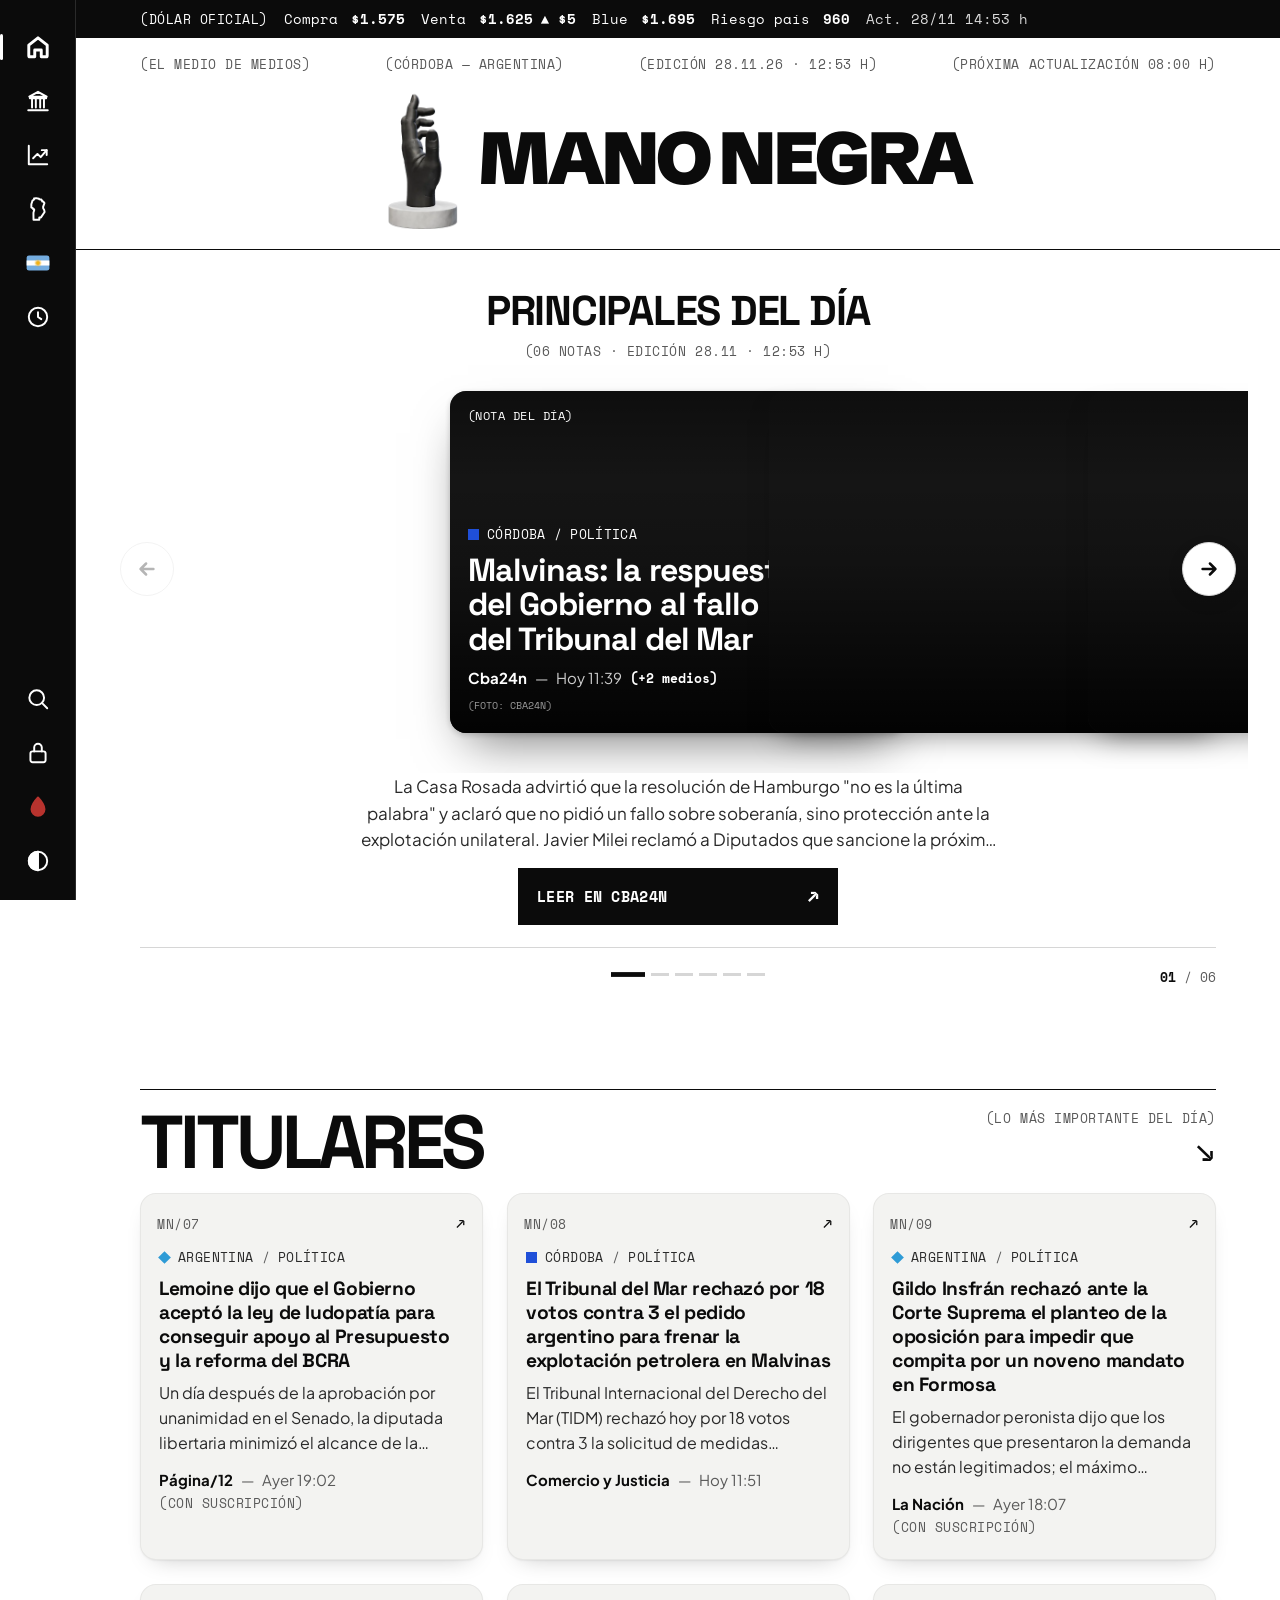
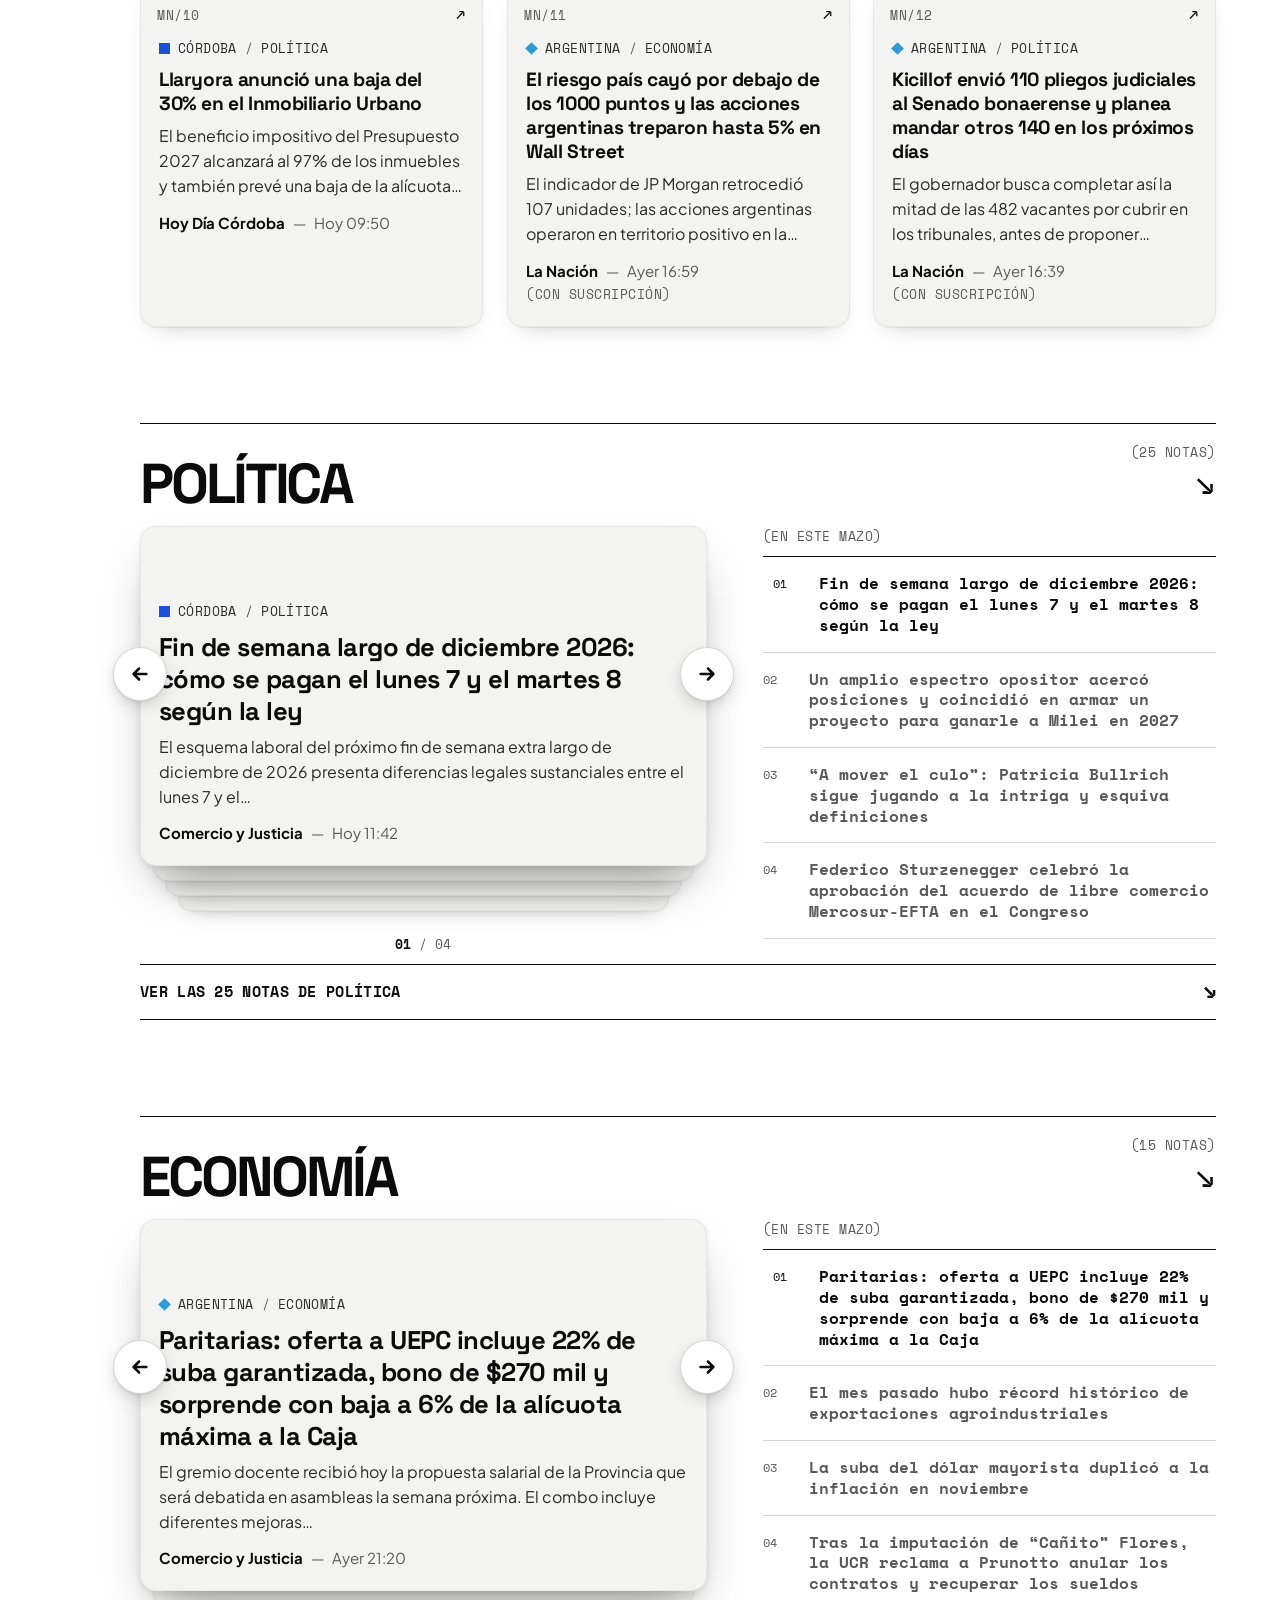
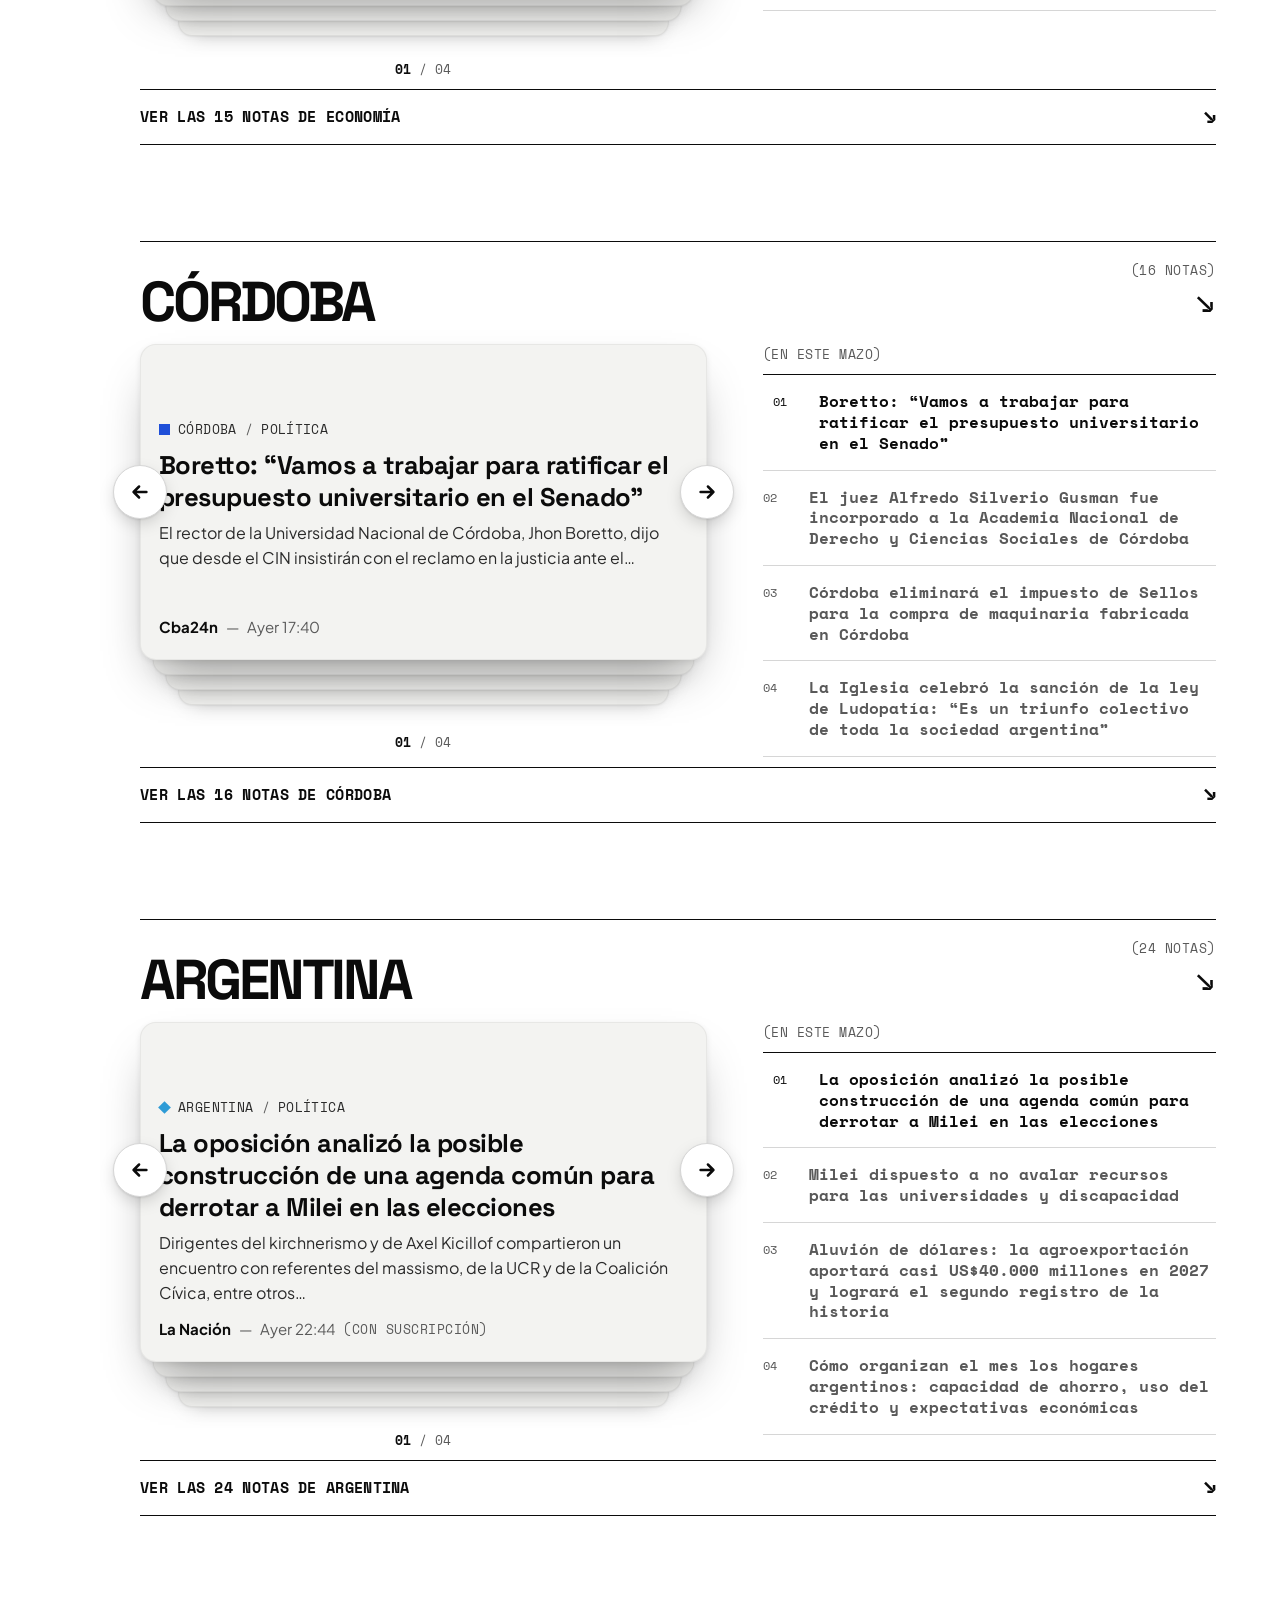
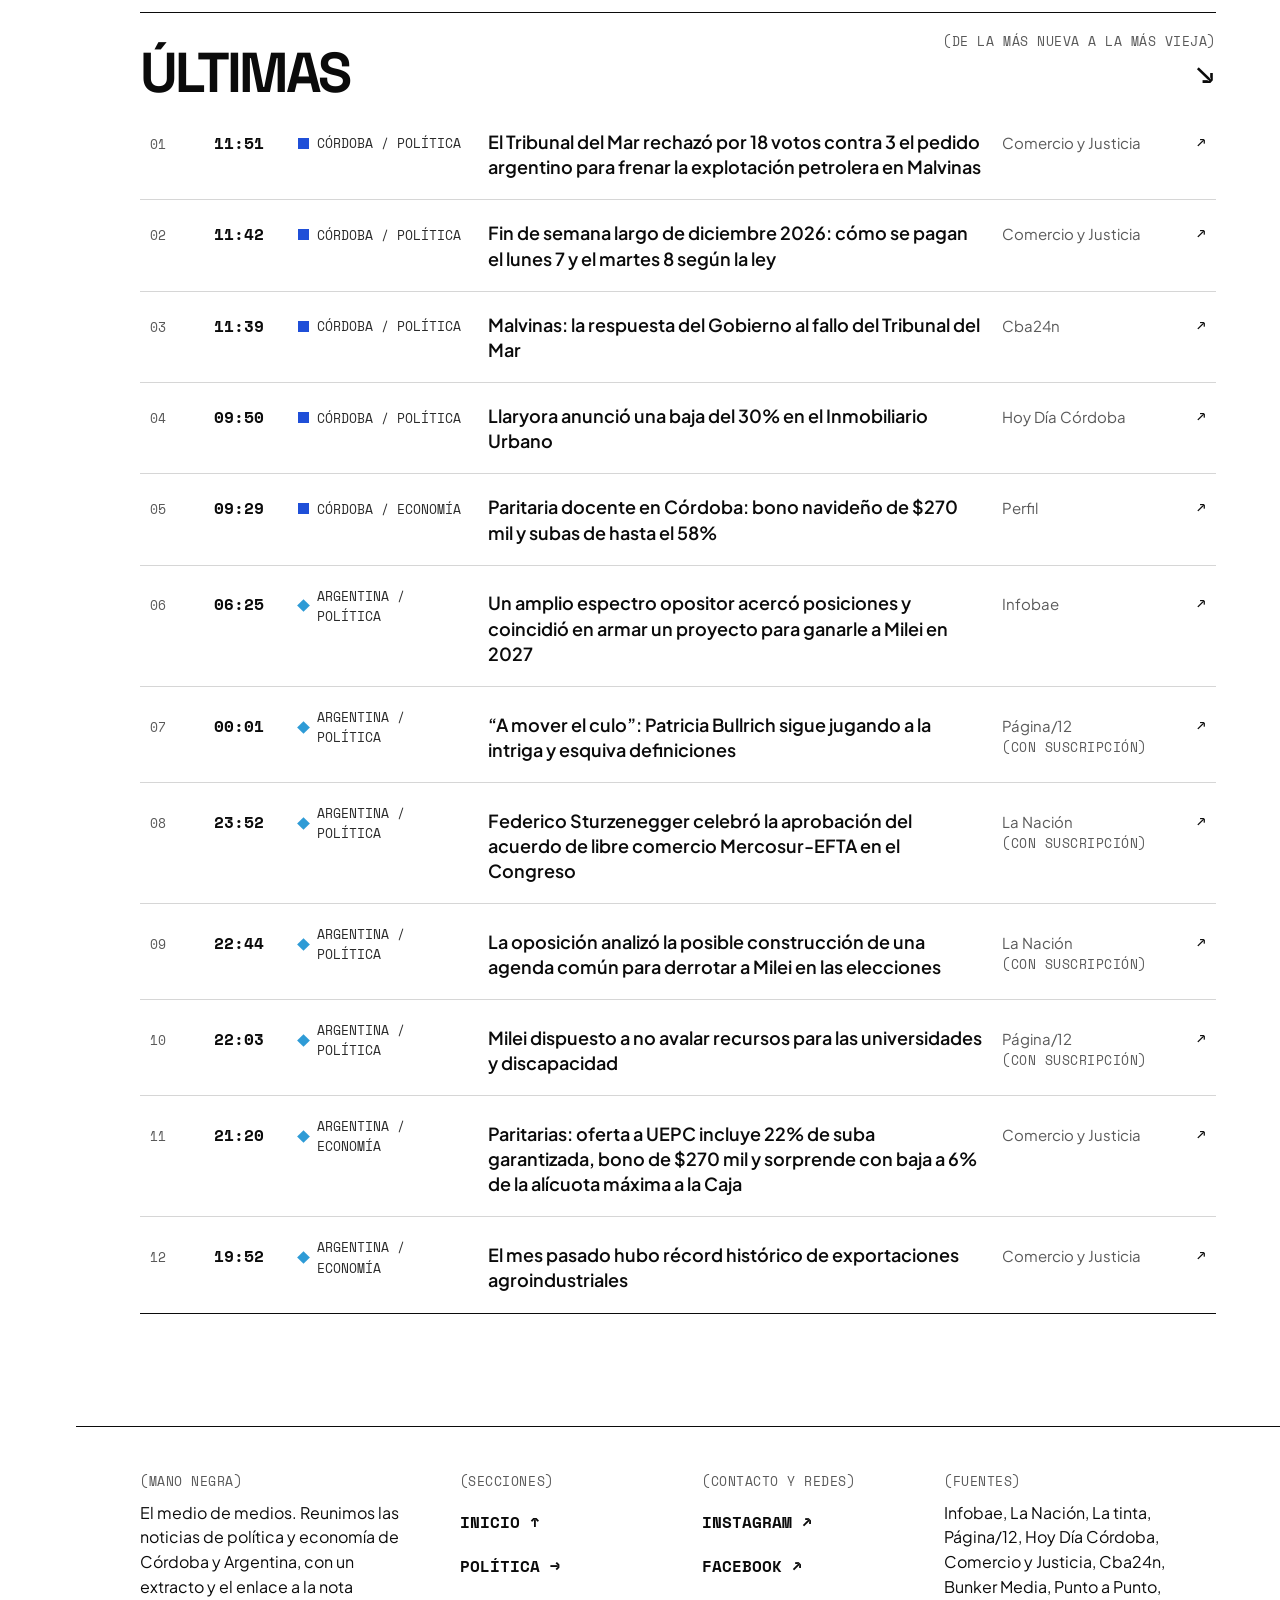
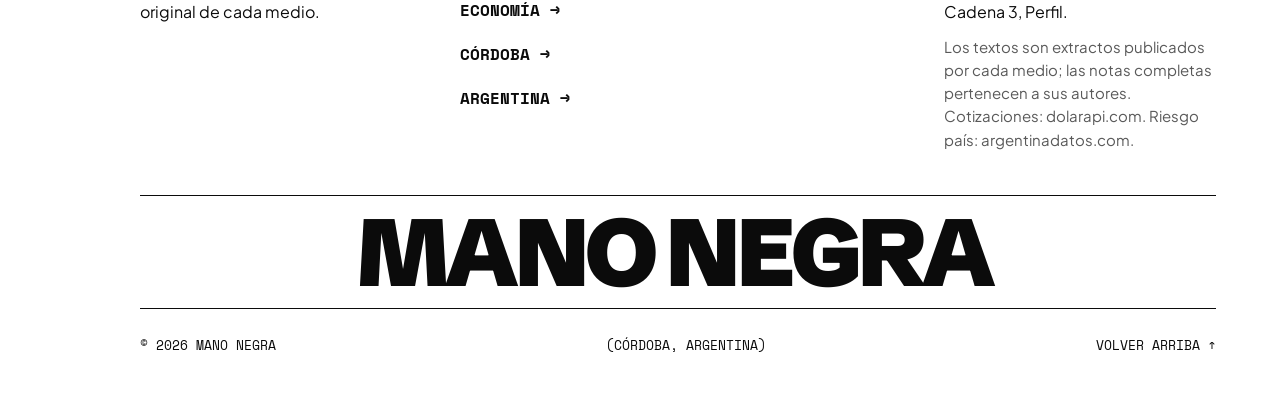
==== commit 15877175: "Actualizar dólar" ====
--- a/index.html
+++ b/index.html
@@ -75,7 +75,7 @@
 
 <div class="dolar" role="region" aria-label="Cotización del dólar">
   <div class="envoltura dolar-in">
-    <p class="dolar-txt"><span class="dolar-nom">(Dólar oficial)</span><span class="dolar-val">Compra <b data-dolar="compra">$1.575</b></span><span class="dolar-val">Venta <b data-dolar="venta">$1.625</b><span data-dolar="tend"><span class="tend tend--sube"><span aria-hidden="true">▲</span> $5<span class="sr"> (Subió respecto de la cotización anterior)</span></span></span></span><span class="dolar-val dolar-ind">Blue <b data-ind="blue">$1.695</b></span><span class="dolar-val dolar-ind">Riesgo país <b data-ind="riesgo">960</b></span><span class="dolar-hora">Act. <span data-dolar="hora">28/11 12:53 h</span></span></p>
+    <p class="dolar-txt"><span class="dolar-nom">(Dólar oficial)</span><span class="dolar-val">Compra <b data-dolar="compra">$1.575</b></span><span class="dolar-val">Venta <b data-dolar="venta">$1.625</b><span data-dolar="tend"><span class="tend tend--sube"><span aria-hidden="true">▲</span> $5<span class="sr"> (Subió respecto de la cotización anterior)</span></span></span></span><span class="dolar-val dolar-ind">Blue <b data-ind="blue">$1.695</b></span><span class="dolar-val dolar-ind">Riesgo país <b data-ind="riesgo">960</b></span><span class="dolar-hora">Act. <span data-dolar="hora">28/11 14:53 h</span></span></p>
   </div>
 </div>
 
